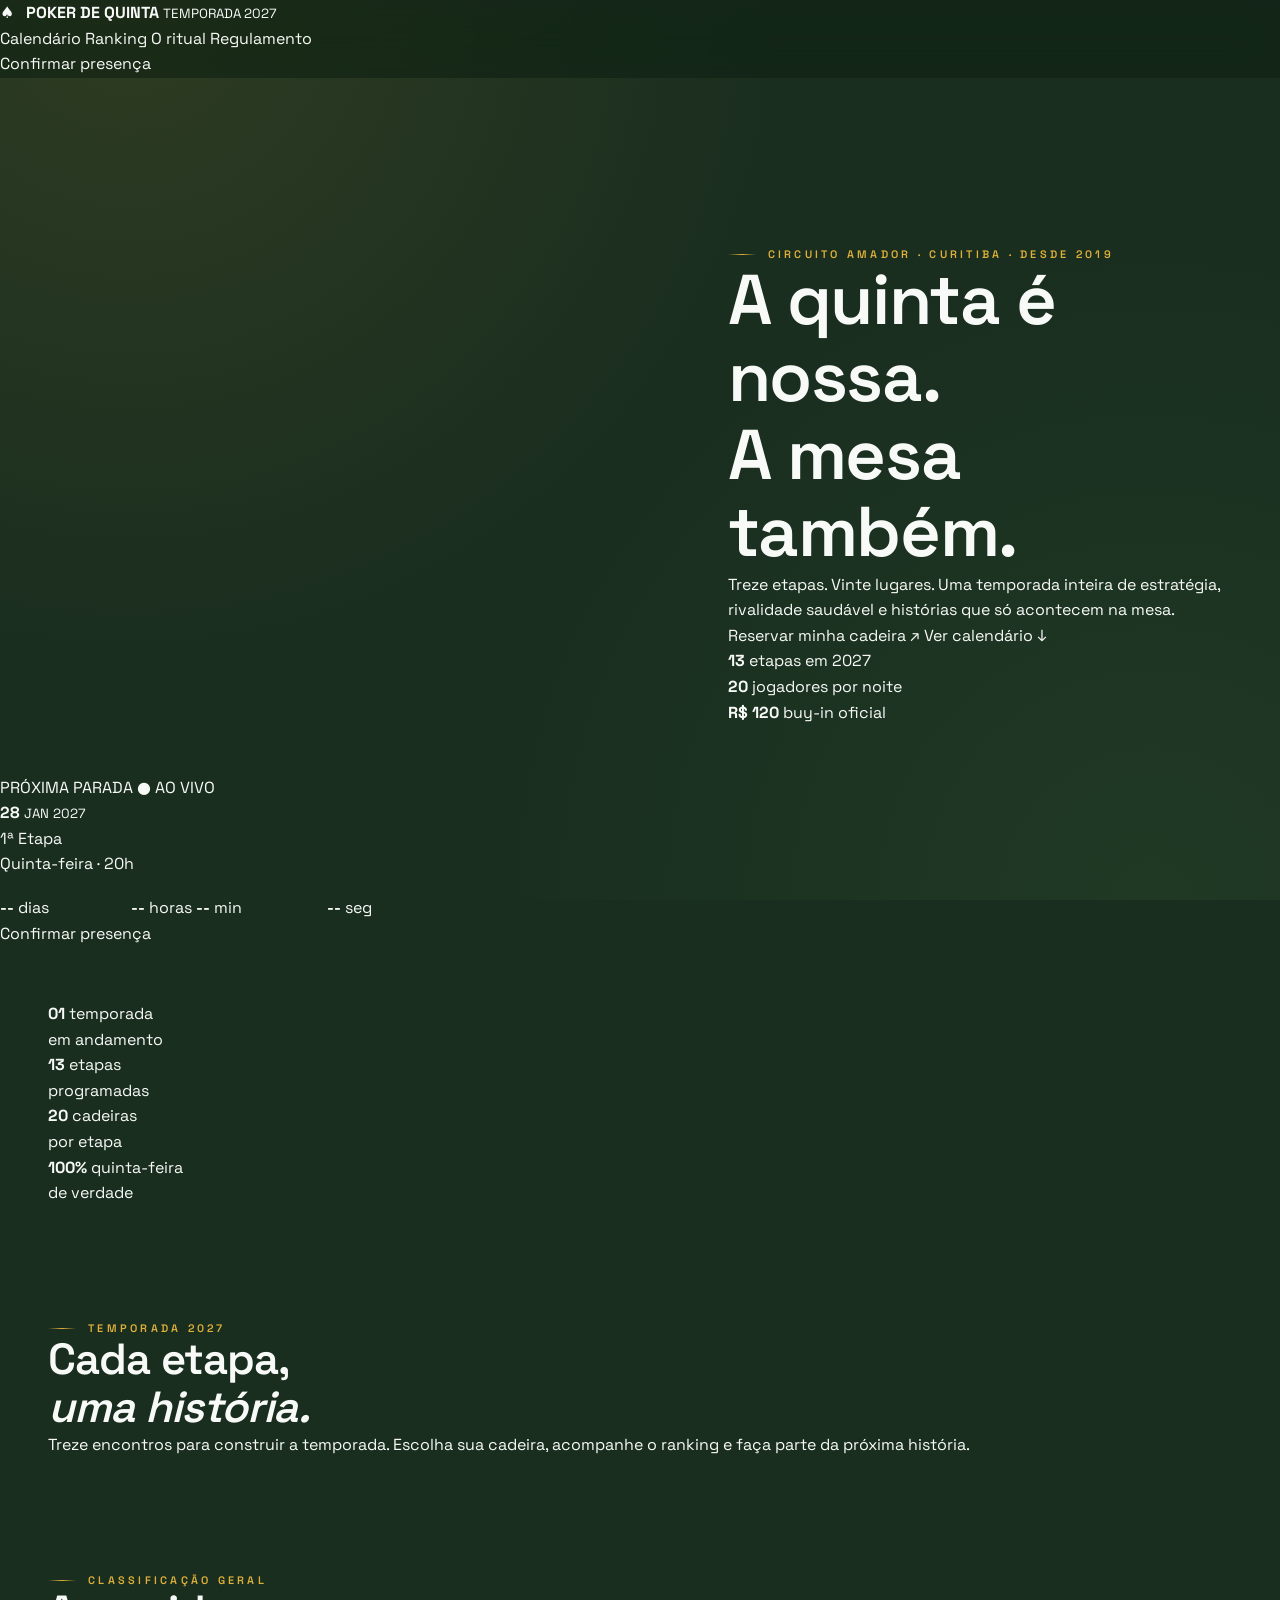
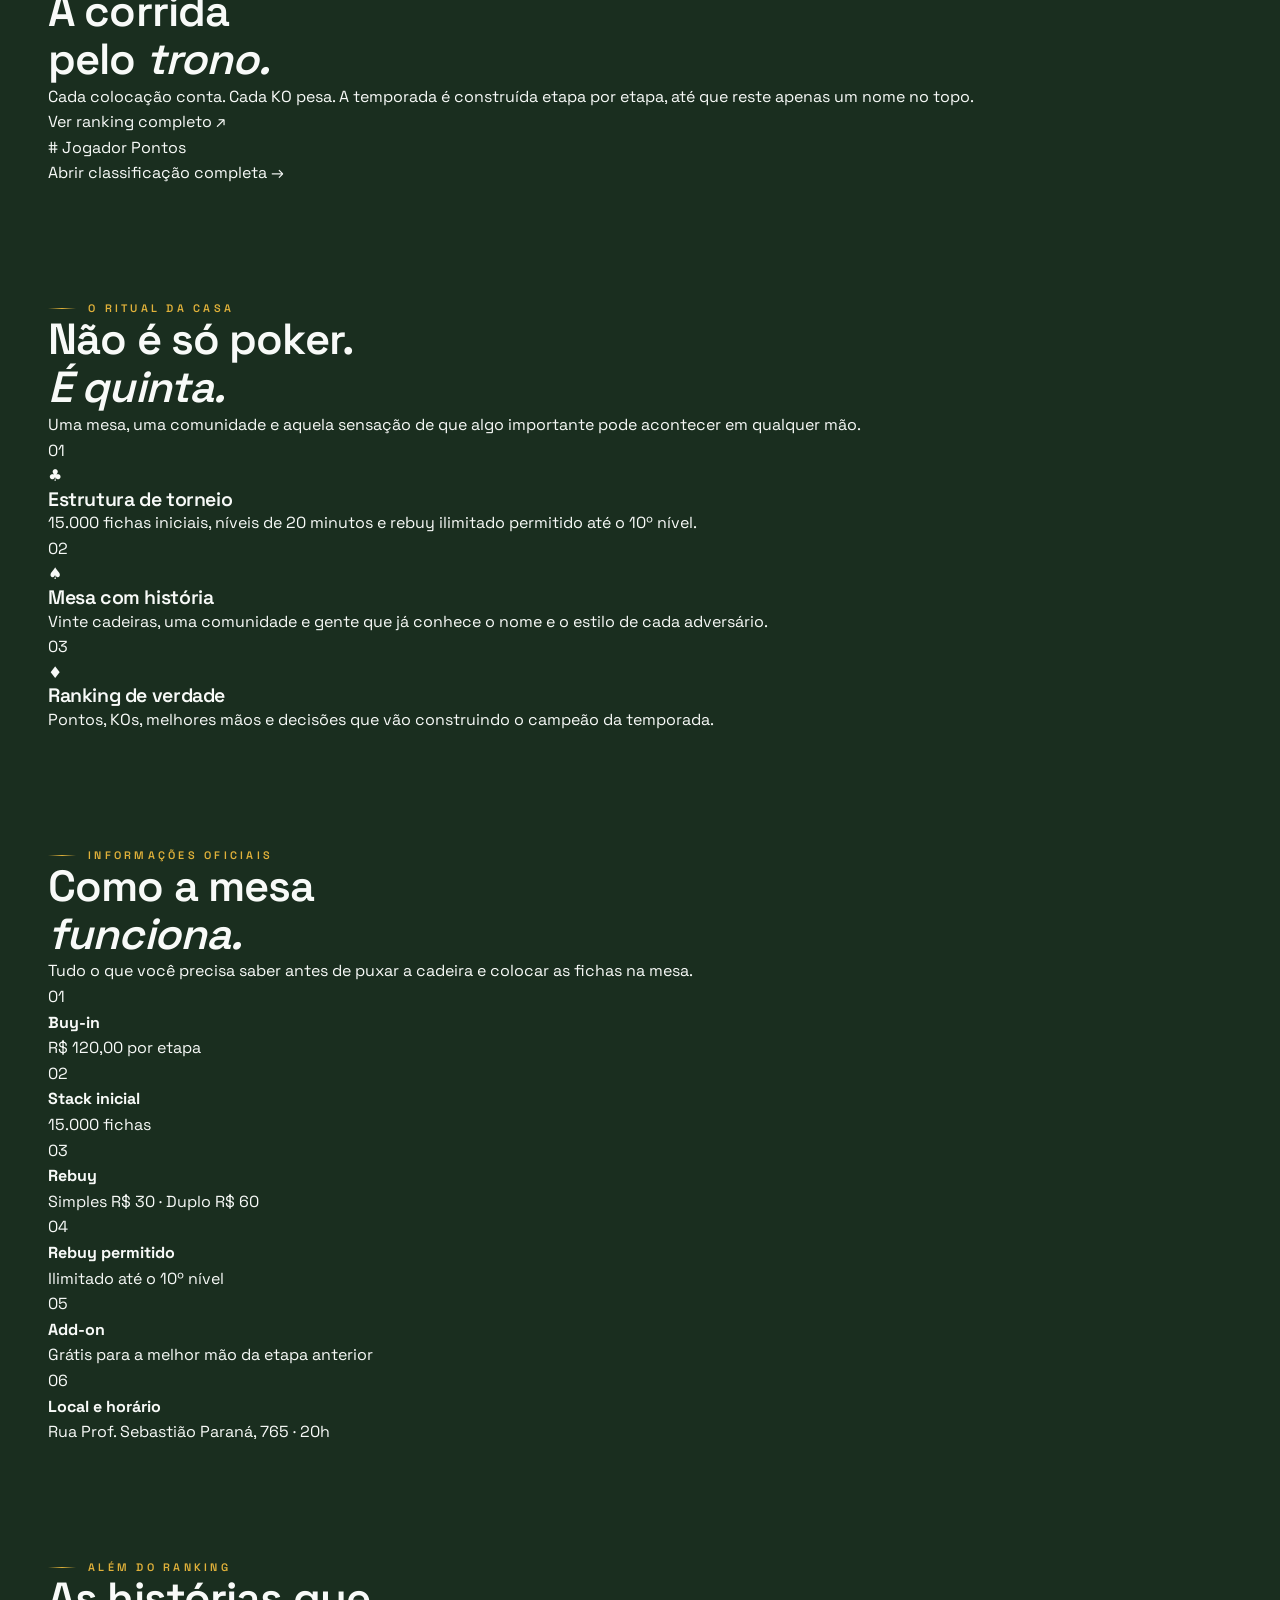
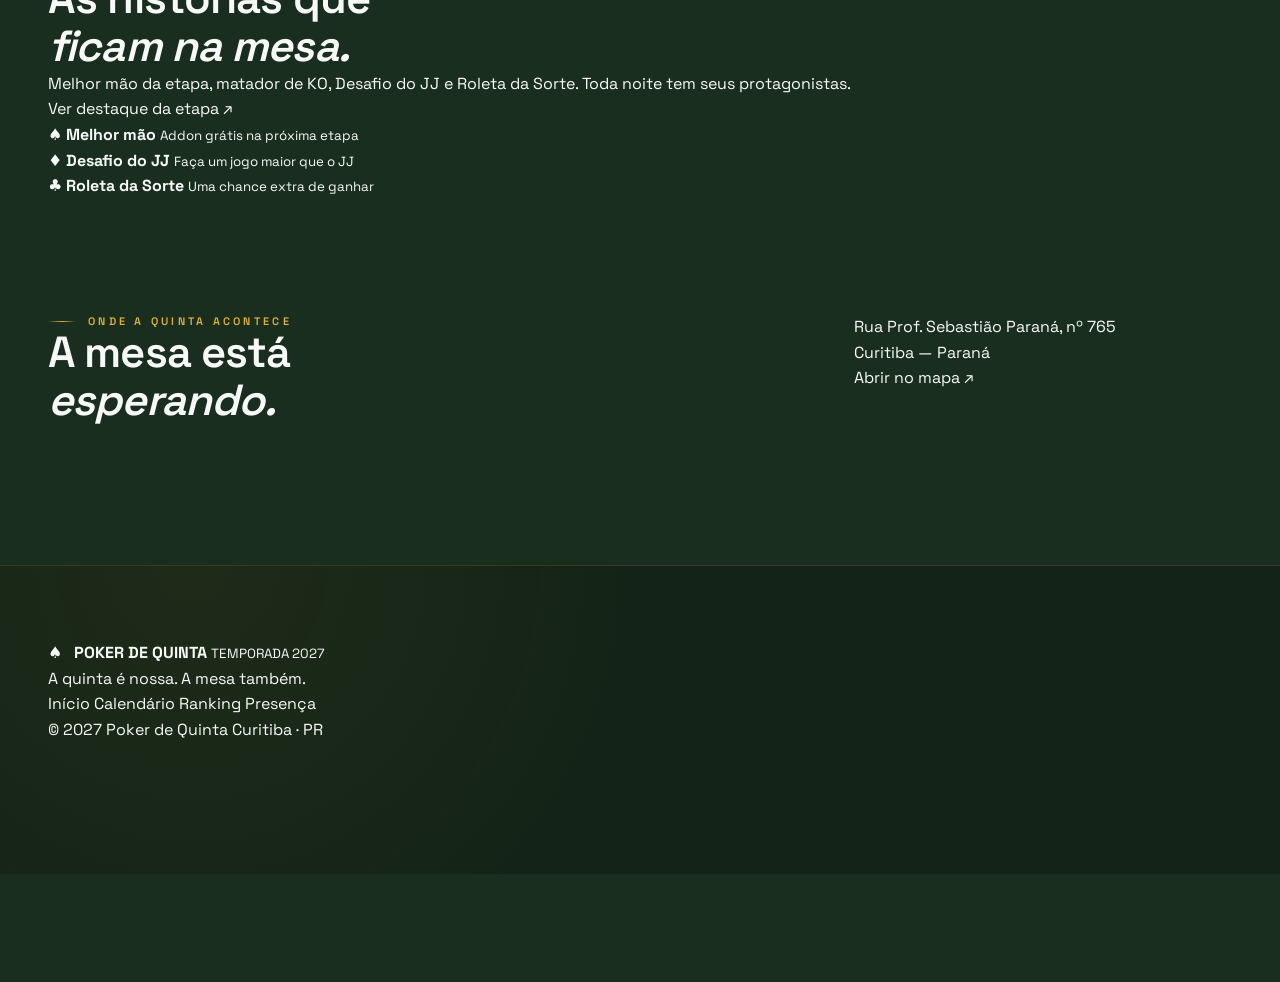
==== index.html @ 3fc55a2b "Add initial HTML structure for Poker de Quinta 2027 This commit adds a complete HTML structure for t" ====
<!DOCTYPE html>
<html lang="pt-BR">
<head>
  <meta charset="UTF-8" />
  <meta name="viewport" content="width=device-width, initial-scale=1.0" />

  <title>Poker de Quinta — Temporada 2027</title>

  <meta
    name="description"
    content="Poker de Quinta — Temporada 2027. Treze etapas, vinte jogadores e uma temporada inteira de rivalidade saudável."
  />

  <meta name="theme-color" content="#0c0c0c" />
  <meta name="mobile-web-app-capable" content="yes" />
  <meta name="apple-mobile-web-app-capable" content="yes" />

  <link rel="manifest" href="manifest.webmanifest" />
  <link rel="stylesheet" href="styles.css" />

  <link rel="preconnect" href="https://fonts.googleapis.com" />
  <link rel="preconnect" href="https://fonts.gstatic.com" crossorigin />

  <link
    href="https://fonts.googleapis.com/css2?family=DM+Mono:wght@400;500&family=Manrope:wght@400;500;600;700;800&family=Playfair+Display:wght@500;600;700&display=swap"
    rel="stylesheet"
  />
</head>

<body>
  <header class="site-header">
    <a class="brand" href="#inicio" aria-label="Poker de Quinta - início">
      <span class="brand-mark">♠</span>

      <span class="brand-text">
        <strong>POKER DE QUINTA</strong>
        <small>TEMPORADA 2027</small>
      </span>
    </a>

    <nav class="main-nav" aria-label="Navegação principal">
      <a href="#calendario">Calendário</a>
      <a href="#ranking">Ranking</a>
      <a href="#ritual">O ritual</a>
      <a href="#regulamento">Regulamento</a>
    </nav>

    <button class="button button-outline header-presence" data-open-presence>
      Confirmar presença
    </button>

    <button
      class="menu-button"
      id="menuButton"
      aria-label="Abrir menu"
      aria-expanded="false"
    >
      <span></span>
      <span></span>
      <span></span>
    </button>
  </header>

  <main>
    <section class="hero section" id="inicio">
      <div class="hero-background"></div>

      <div class="hero-content container">
        <p class="eyebrow">Circuito amador · Curitiba · Desde 2019</p>

        <h1>
          A quinta é nossa.
          <br />
          A mesa também.
        </h1>

        <p class="hero-description">
          Treze etapas. Vinte lugares. Uma temporada inteira de estratégia,
          rivalidade saudável e histórias que só acontecem na mesa.
        </p>

        <div class="hero-actions">
          <button class="button button-primary" data-open-presence>
            Reservar minha cadeira
            <span>↗</span>
          </button>

          <a class="button button-link" href="#calendario">
            Ver calendário
            <span>↓</span>
          </a>
        </div>

        <div class="hero-facts">
          <div class="fact">
            <strong>13</strong>
            <span>etapas em 2027</span>
          </div>

          <div class="fact">
            <strong>20</strong>
            <span>jogadores por noite</span>
          </div>

          <div class="fact">
            <strong>R$ 120</strong>
            <span>buy-in oficial</span>
          </div>
        </div>
      </div>

      <div class="hero-card">
        <div class="hero-card-top">
          <span>PRÓXIMA PARADA</span>
          <span class="live-dot">● AO VIVO</span>
        </div>

        <div class="hero-card-date">
          <strong id="nextDay">28</strong>

          <span>
            <small id="nextMonth">JAN</small>
            <small>2027</small>
          </span>
        </div>

        <div class="hero-card-info">
          <p id="nextStageName">1ª Etapa</p>
          <span>Quinta-feira · 20h</span>
        </div>

        <div class="countdown" id="countdown">
          <div>
            <strong>--</strong>
            <span>dias</span>
          </div>

          <div>
            <strong>--</strong>
            <span>horas</span>
          </div>

          <div>
            <strong>--</strong>
            <span>min</span>
          </div>

          <div>
            <strong>--</strong>
            <span>seg</span>
          </div>
        </div>

        <button class="button button-light button-full" data-open-presence>
          Confirmar presença
        </button>
      </div>
    </section>

    <section class="stats-strip">
      <div class="container stats-grid">
        <div>
          <strong>01</strong>
          <span>temporada<br />em andamento</span>
        </div>

        <div>
          <strong>13</strong>
          <span>etapas<br />programadas</span>
        </div>

        <div>
          <strong>20</strong>
          <span>cadeiras<br />por etapa</span>
        </div>

        <div>
          <strong>100%</strong>
          <span>quinta-feira<br />de verdade</span>
        </div>
      </div>
    </section>

    <section class="section calendar-section" id="calendario">
      <div class="container">
        <div class="section-heading">
          <div>
            <p class="eyebrow">Temporada 2027</p>
            <h2>Cada etapa,<br /><em>uma história.</em></h2>
          </div>

          <p>
            Treze encontros para construir a temporada. Escolha sua cadeira,
            acompanhe o ranking e faça parte da próxima história.
          </p>
        </div>

        <div class="calendar-grid" id="calendarGrid"></div>
      </div>
    </section>

    <section class="ranking-section section" id="ranking">
      <div class="container ranking-layout">
        <div class="ranking-copy">
          <p class="eyebrow">Classificação geral</p>

          <h2>A corrida<br />pelo <em>trono.</em></h2>

          <p>
            Cada colocação conta. Cada KO pesa. A temporada é construída etapa
            por etapa, até que reste apenas um nome no topo.
          </p>

          <button class="button button-primary" data-open-ranking>
            Ver ranking completo
            <span>↗</span>
          </button>
        </div>

        <div class="ranking-preview">
          <div class="ranking-preview-header">
            <span>#</span>
            <span>Jogador</span>
            <span>Pontos</span>
          </div>

          <div id="rankingPreview"></div>

          <button class="ranking-more" data-open-ranking>
            Abrir classificação completa
            <span>→</span>
          </button>
        </div>
      </div>
    </section>

    <section class="ritual-section section" id="ritual">
      <div class="container">
        <div class="section-heading ritual-heading">
          <div>
            <p class="eyebrow">O ritual da casa</p>
            <h2>Não é só poker.<br /><em>É quinta.</em></h2>
          </div>

          <p>
            Uma mesa, uma comunidade e aquela sensação de que algo importante
            pode acontecer em qualquer mão.
          </p>
        </div>

        <div class="ritual-grid">
          <article class="ritual-card">
            <span class="ritual-number">01</span>
            <div class="ritual-icon">♣</div>
            <h3>Estrutura de torneio</h3>
            <p>
              15.000 fichas iniciais, níveis de 20 minutos e rebuy ilimitado
              permitido até o 10º nível.
            </p>
          </article>

          <article class="ritual-card">
            <span class="ritual-number">02</span>
            <div class="ritual-icon">♠</div>
            <h3>Mesa com história</h3>
            <p>
              Vinte cadeiras, uma comunidade e gente que já conhece o nome e o
              estilo de cada adversário.
            </p>
          </article>

          <article class="ritual-card">
            <span class="ritual-number">03</span>
            <div class="ritual-icon">♦</div>
            <h3>Ranking de verdade</h3>
            <p>
              Pontos, KOs, melhores mãos e decisões que vão construindo o
              campeão da temporada.
            </p>
          </article>
        </div>
      </div>
    </section>

    <section class="rules-section section" id="regulamento">
      <div class="container">
        <div class="rules-header">
          <div>
            <p class="eyebrow">Informações oficiais</p>
            <h2>Como a mesa<br /><em>funciona.</em></h2>
          </div>

          <p>
            Tudo o que você precisa saber antes de puxar a cadeira e colocar as
            fichas na mesa.
          </p>
        </div>

        <div class="rules-grid">
          <div class="rule-item">
            <span>01</span>
            <div>
              <strong>Buy-in</strong>
              <p>R$ 120,00 por etapa</p>
            </div>
          </div>

          <div class="rule-item">
            <span>02</span>
            <div>
              <strong>Stack inicial</strong>
              <p>15.000 fichas</p>
            </div>
          </div>

          <div class="rule-item">
            <span>03</span>
            <div>
              <strong>Rebuy</strong>
              <p>Simples R$ 30 · Duplo R$ 60</p>
            </div>
          </div>

          <div class="rule-item">
            <span>04</span>
            <div>
              <strong>Rebuy permitido</strong>
              <p>Ilimitado até o 10º nível</p>
            </div>
          </div>

          <div class="rule-item">
            <span>05</span>
            <div>
              <strong>Add-on</strong>
              <p>Grátis para a melhor mão da etapa anterior</p>
            </div>
          </div>

          <div class="rule-item">
            <span>06</span>
            <div>
              <strong>Local e horário</strong>
              <p>Rua Prof. Sebastião Paraná, 765 · 20h</p>
            </div>
          </div>
        </div>
      </div>
    </section>

    <section class="special-section section">
      <div class="container">
        <div class="special-content">
          <p class="eyebrow">Além do ranking</p>
          <h2>As histórias que<br /><em>ficam na mesa.</em></h2>

          <p>
            Melhor mão da etapa, matador de KO, Desafio do JJ e Roleta da
            Sorte. Toda noite tem seus protagonistas.
          </p>

          <button class="button button-light" data-open-stage data-stage="1">
            Ver destaque da etapa
            <span>↗</span>
          </button>
        </div>

        <div class="special-cards">
          <div class="special-card">
            <span>♠</span>
            <strong>Melhor mão</strong>
            <small>Addon grátis na próxima etapa</small>
          </div>

          <div class="special-card">
            <span>♦</span>
            <strong>Desafio do JJ</strong>
            <small>Faça um jogo maior que o JJ</small>
          </div>

          <div class="special-card">
            <span>♣</span>
            <strong>Roleta da Sorte</strong>
            <small>Uma chance extra de ganhar</small>
          </div>
        </div>
      </div>
    </section>

    <section class="location-section section">
      <div class="container location-layout">
        <div>
          <p class="eyebrow">Onde a quinta acontece</p>
          <h2>A mesa está<br /><em>esperando.</em></h2>
        </div>

        <div class="location-info">
          <p>
            Rua Prof. Sebastião Paraná, nº 765<br />
            Curitiba — Paraná
          </p>

          <a
            class="button button-outline"
            href="https://www.google.com/maps/search/?api=1&query=Rua+Prof.+Sebasti%C3%A3o+Paran%C3%A1+765+Curitiba+PR"
            target="_blank"
            rel="noopener"
          >
            Abrir no mapa
            <span>↗</span>
          </a>
        </div>
      </div>
    </section>
  </main>

  <footer class="site-footer">
    <div class="container footer-top">
      <div class="brand footer-brand">
        <span class="brand-mark">♠</span>

        <span class="brand-text">
          <strong>POKER DE QUINTA</strong>
          <small>TEMPORADA 2027</small>
        </span>
      </div>

      <p>A quinta é nossa. A mesa também.</p>

      <div class="footer-links">
        <a href="#inicio">Início</a>
        <a href="#calendario">Calendário</a>
        <a href="#ranking">Ranking</a>
        <button data-open-presence>Presença</button>
      </div>
    </div>

    <div class="container footer-bottom">
      <span>© 2027 Poker de Quinta</span>
      <span>Curitiba · PR</span>
    </div>
  </footer>

  <!-- Modal genérico -->
  <div class="modal-backdrop" id="modalBackdrop" hidden></div>

  <!-- Modal de ranking -->
  <section
    class="modal"
    id="rankingModal"
    role="dialog"
    aria-modal="true"
    aria-labelledby="rankingModalTitle"
    hidden
  >
    <div class="modal-header">
      <div>
        <p class="eyebrow">Temporada 2027</p>
        <h2 id="rankingModalTitle">Ranking geral</h2>
      </div>

      <button class="modal-close" data-close-modal aria-label="Fechar">×</button>
    </div>

    <div class="modal-body">
      <div class="ranking-notice">
        <span>♠</span>
        <p>
          A pontuação final será atualizada pelo Caderno do Dealer após o
          encerramento de cada etapa.
        </p>
      </div>

      <div class="ranking-table-wrapper">
        <table class="ranking-table">
          <thead>
            <tr>
              <th>#</th>
              <th>Jogador</th>
              <th>Etapas</th>
              <th>KO</th>
              <th>Pontos</th>
            </tr>
          </thead>

          <tbody id="rankingTableBody"></tbody>
        </table>
      </div>
    </div>
  </section>

  <!-- Modal de presença -->
  <section
    class="modal"
    id="presenceModal"
    role="dialog"
    aria-modal="true"
    aria-labelledby="presenceModalTitle"
    hidden
  >
    <div class="modal-header">
      <div>
        <p class="eyebrow">Lista oficial</p>
        <h2 id="presenceModalTitle">Confirmar presença</h2>
      </div>

      <button class="modal-close" data-close-modal aria-label="Fechar">×</button>
    </div>

    <div class="modal-body">
      <form id="presenceForm" class="presence-form">
        <label>
          Etapa
          <select id="presenceStage" required></select>
        </label>

        <label>
          Nome completo
          <input
            type="text"
            id="presenceName"
            placeholder="Digite seu nome"
            required
          />
        </label>

        <label>
          WhatsApp
          <input
            type="tel"
            id="presencePhone"
            placeholder="(41) 99999-9999"
            required
          />
        </label>

        <label class="checkbox-label">
          <input type="checkbox" id="presenceAgreement" required />
          <span>Estou ciente do horário de início às 20h.</span>
        </label>

        <button class="button button-primary button-full" type="submit">
          Confirmar minha presença
          <span>↗</span>
        </button>
      </form>

      <div class="presence-status">
        <div>
          <strong id="confirmedCount">0</strong>
          <span>confirmados</span>
        </div>

        <div>
          <strong id="waitingCount">0</strong>
          <span>na espera</span>
        </div>

        <div>
          <strong>20</strong>
          <span>vagas</span>
        </div>
      </div>

      <div class="presence-list" id="presenceList"></div>
    </div>
  </section>

  <!-- Modal da etapa -->
  <section
    class="modal modal-stage"
    id="stageModal"
    role="dialog"
    aria-modal="true"
    aria-labelledby="stageModalTitle"
    hidden
  >
    <div class="stage-modal-cover">
      <button class="modal-close modal-close-light" data-close-modal aria-label="Fechar">
        ×
      </button>

      <span class="stage-cover-symbol">♠</span>

      <div>
        <p class="eyebrow">Destaques da etapa</p>
        <h2 id="stageModalTitle">1ª Etapa</h2>
        <p id="stageModalDate">28 de janeiro de 2027 · 20h</p>
      </div>
    </div>

    <div class="modal-body">
      <div class="stage-highlights">
        <article>
          <span>🏆</span>
          <small>Campeão da etapa</small>
          <strong id="stageChampion">A definir</strong>
        </article>

        <article>
          <span>💥</span>
          <small>Matador de KO</small>
          <strong id="stageKiller">A definir</strong>
        </article>

        <article>
          <span>🃏</span>
          <small>Melhor mão</small>
          <strong id="stageBestHand">A definir</strong>
        </article>

        <article>
          <span>🎡</span>
          <small>Roleta da Sorte</small>
          <strong id="stageRoulette">A definir</strong>
        </article>

        <article>
          <span>♠</span>
          <small>Desafio do JJ</small>
          <strong id="stageJJ">A definir</strong>
        </article>
      </div>

      <div class="stage-empty">
        <span>✦</span>
        <p>
          Os detalhes e as fotos desta etapa serão publicados após o encerramento
          do torneio.
        </p>
      </div>
    </div>
  </section>

  <script src="app.js"></script>
</body>
</html>
---- styles.css ----
/* ============================================
   DESIGN SYSTEM — POKER DE QUINTA 2027
   Versão 1.0
   ============================================ */

/* 1. FONTE */
@import url('https://fonts.googleapis.com/css2?family=Space+Grotesk:wght@300;400;500;600;700&display=swap');

:root {
  /* ===== 2. CORES ===== */
  --color-bg:              #1a2e1f;
  --color-bg-elevated:     #223a28;
  --color-surface:         #2a4531;
  --color-surface-2:       #33503a;
  --color-surface-overlay: rgba(0,0,0,0.25);

  --color-brand:           #e0b13a;
  --color-brand-light:     #f5d472;
  --color-brand-dark:      #b8902a;

  --color-success:         #5fbf6f;
  --color-success-soft:    rgba(95,191,111,0.20);
  --color-danger:          #ff5a6a;
  --color-danger-soft:     rgba(255,90,106,0.15);
  --color-info:            #5ba3ff;
  --color-info-soft:       rgba(91,163,255,0.20);
  --color-warning:         #ff8a3d;
  --color-warning-soft:    rgba(255,138,61,0.20);

  --color-text:            #f8faf8;
  --color-text-muted:      #b8c4b8;
  --color-text-inverse:    #1a2e1f;

  --color-border:          rgba(212,161,33,0.35);
  --color-border-soft:     rgba(212,161,33,0.18);
  --color-border-danger:   rgba(255,90,106,0.40);
  --color-border-success:  rgba(95,191,111,0.45);

  /* ===== 3. GRADIENTES ===== */
  --gradient-bg:
    radial-gradient(circle at 10% 0%, rgba(224,177,58,0.10), transparent 45%),
    radial-gradient(circle at 90% 100%, rgba(95,191,111,0.08), transparent 45%),
    var(--color-bg);
  --gradient-header:   linear-gradient(135deg, rgba(224,177,58,0.12), rgba(224,177,58,0.03));
  --gradient-brand:    linear-gradient(135deg, var(--color-brand), var(--color-brand-light));
  --gradient-divider:  linear-gradient(90deg, transparent, var(--color-brand), transparent);
  --gradient-progress: linear-gradient(90deg, var(--color-brand), var(--color-brand-light));

  /* ===== 4. TIPOGRAFIA ===== */
  --font-family: 'Space Grotesk', system-ui, -apple-system, sans-serif;
  --font-weight-light:    300;
  --font-weight-regular:  400;
  --font-weight-medium:   500;
  --font-weight-semibold: 600;
  --font-weight-bold:     700;
  --font-size-xs:   0.75rem;
  --font-size-sm:   0.875rem;
  --font-size-base: 1rem;
  --font-size-md:   1.1rem;
  --font-size-lg:   1.6rem;
  --font-size-xl:   2.4rem;
  --font-size-2xl:  clamp(1.6rem, 4vw, 2.4rem);
  --line-height-tight:   1.1;
  --line-height-normal:  1.5;
  --line-height-relaxed: 1.6;
  --tracking-tight:   -0.02em;
  --tracking-snug:    -0.01em;
  --tracking-wide:     0.05em;
  --tracking-wider:    0.10em;
  --tracking-widest:   0.30em;

  /* ===== 5. ESPAÇAMENTO ===== */
  --space-1: 4px;  --space-2: 8px;  --space-3: 12px;
  --space-4: 16px; --space-5: 20px; --space-6: 24px;
  --space-7: 28px; --space-8: 36px; --space-9: 48px;

  /* ===== 6. RAIOS ===== */
  --radius-sm:   8px;
  --radius-md:   10px;
  --radius-lg:   12px;
  --radius-xl:   14px;
  --radius-2xl:  16px;
  --radius-3xl:  20px;
  --radius-pill: 9999px;

  /* ===== 7. SOMBRAS ===== */
  --shadow-sm:   0 2px 8px rgba(0,0,0,0.20);
  --shadow-md:   0 10px 30px rgba(0,0,0,0.35);
  --shadow-lg:   0 25px 70px rgba(0,0,0,0.50);
  --shadow-gold: 0 8px 24px rgba(224,177,58,0.25);
  --shadow-glow: 0 0 20px rgba(245,212,114,0.30);
  --shadow-inset-gold: inset 0 0 0 1px rgba(224,177,58,0.10);

  /* ===== 8. TRANSIÇÕES ===== */
  --transition-fast:   150ms ease;
  --transition-base:   200ms ease;
  --transition-slow:   300ms ease;
  --transition-slower: 400ms ease;

  /* ===== 9. Z-INDEX ===== */
  --z-base:    1;
  --z-sticky:  100;
  --z-admin:   999;
  --z-modal:   1000;

  /* ===== EXTENSÕES DO PROJETO ===== */
  --header-height: 82px;
  --gutter: clamp(20px, 4vw, 48px);
  --container-max: 1240px;
  --bottom-nav-space: 108px;
  --radius-hero: clamp(22px, 3vw, 32px);
  --ease-out: cubic-bezier(0.22, 1, 0.36, 1);
  --ease-spring: cubic-bezier(0.34, 1.56, 0.64, 1);
}

/* ============================================
   BASE
   ============================================ */
*, *::before, *::after { box-sizing: border-box; }

html {
  scroll-behavior: smooth;
  scroll-padding-top: calc(var(--header-height) + 24px);
  -webkit-text-size-adjust: 100%;
  overflow-x: clip;
}

body {
  margin: 0;
  min-width: 300px;
  min-height: 100dvh;
  font-family: var(--font-family);
  font-size: var(--font-size-base);
  font-weight: var(--font-weight-regular);
  line-height: var(--line-height-relaxed);
  color: var(--color-text);
  background: var(--gradient-bg);
  background-attachment: fixed;
  overflow-x: hidden;
  -webkit-font-smoothing: antialiased;
  text-rendering: optimizeLegibility;
  padding-bottom: var(--bottom-nav-space);
}

body.is-locked { overflow: hidden; }

::selection {
  background: rgba(224, 177, 58, 0.32);
  color: var(--color-text);
}

img, svg { display: block; max-width: 100%; }
svg { flex: none; }
a { color: inherit; text-decoration: none; }
button, input, textarea, select { font: inherit; color: inherit; }
button { cursor: pointer; border: 0; background: none; padding: 0; }
input, textarea, select { border-radius: 0; }
ul, ol, dl, dd { margin: 0; padding: 0; }
ul, ol { list-style: none; }
p { margin: 0; }
h1, h2, h3, h4 { margin: 0; font-weight: var(--font-weight-semibold); }
table { border-collapse: collapse; width: 100%; }
[hidden] { display: none !important; }

:focus-visible {
  outline: 2px solid var(--color-brand-light);
  outline-offset: 3px;
  border-radius: 4px;
}

.sr-only {
  position: absolute !important;
  width: 1px; height: 1px;
  padding: 0; margin: -1px;
  overflow: hidden;
  clip: rect(0, 0, 0, 0);
  white-space: nowrap;
  border: 0;
}

.skip-link {
  position: fixed;
  top: 12px; left: 12px;
  z-index: 2000;
  padding: 12px 18px;
  border-radius: var(--radius-pill);
  background: var(--color-brand-light);
  color: var(--color-text-inverse);
  font-weight: var(--font-weight-semibold);
  transform: translateY(-160%);
  transition: transform var(--transition-base);
}
.skip-link:focus { transform: translateY(0); }

.svg-sprite {
  position: absolute;
  width: 0; height: 0;
  overflow: hidden;
}

.icon {
  width: 20px;
  height: 20px;
  display: inline-block;
  vertical-align: middle;
  flex: none;
}

.container {
  width: min(calc(100% - var(--gutter) * 2), var(--container-max));
  margin-inline: auto;
  position: relative;
  z-index: 2;
}

#main:focus { outline: none; }
section[id], div[id="proxima-etapa"], [data-page] { scroll-margin-top: calc(var(--header-height) + 22px); }

/* Fundo ambiente */
.ambient {
  position: fixed;
  inset: 0;
  z-index: 0;
  pointer-events: none;
  overflow: hidden;
}
.ambient__glow {
  position: absolute;
  width: 70vw;
  aspect-ratio: 1;
  border-radius: 50%;
  filter: blur(30px);
  opacity: 0.55;
}
.ambient__glow--one {
  top: -32vw; left: -24vw;
  background: radial-gradient(circle, rgba(224, 177, 58, 0.12), transparent 66%);
}
.ambient__glow--two {
  bottom: -38vw; right: -26vw;
  background: radial-gradient(circle, rgba(95, 191, 111, 0.10), transparent 66%);
}
.ambient__noise {
  position: absolute;
  inset: 0;
  opacity: 0.24;
  background-image:
    repeating-linear-gradient(112deg, rgba(255,255,255,0.016) 0 1px, transparent 1px 5px),
    repeating-linear-gradient(22deg, rgba(0,0,0,0.05) 0 1px, transparent 1px 7px);
  mix-blend-mode: soft-light;
}

/* ============================================
   TIPOGRAFIA E UTILITÁRIOS
   ============================================ */
h1, h2, h3 { letter-spacing: var(--tracking-tight); line-height: var(--line-height-tight); }
h1 { font-size: clamp(2.7rem, 5.5vw, 4.9rem); font-weight: var(--font-weight-semibold); }
h2 { font-size: clamp(1.9rem, 3.4vw, 3rem); }
h3 { font-size: 1.22rem; }

.text-gold {
  color: var(--color-brand-light);
  background: linear-gradient(120deg, var(--color-brand-light) 0%, var(--color-brand) 46%, #fff0bc 100%);
  -webkit-background-clip: text;
  background-clip: text;
  -webkit-text-fill-color: transparent;
}

.eyebrow {
  display: flex;
  align-items: center;
  gap: 12px;
  font-size: 0.68rem;
  font-weight: var(--font-weight-semibold);
  letter-spacing: var(--tracking-widest);
  text-transform: uppercase;
  color: var(--color-brand);
  line-height: 1.4;
}
.eyebrow__line {
  width: 34px;
  height: 1px;
  background: var(--gradient-divider);
  flex: none;
}
.eyebrow:not(:has(.eyebrow__line))::before {
  content: "";
  width: 28px;
  height: 1px;
  background: var(--gradient-divider);
}

.section {
  margin-top: clamp(74px, 9vw, 122px);
}
.section-head {
  display: flex;
  align-items: flex-end;
  justify-content: space-between;
  gap: 32px;
  margin-bottom: clamp(28px, 3.8vw, 44px);
}
.section-head__copy { max-width: 700px; }
.section-head h2 { margin-top: 14px; }
.section-deck {
  margin-top: 16px;
  max-width: 610px;
  color: var(--color-text-muted);
  font-size: 0.98rem;
  line-height: 1.72;
}
.text-link {
  display: inline-flex;
  align-items: center;
  gap: 9px;
  color: var(--color-brand-light);
  font-size: 0.86rem;
  font-weight: var(--font-weight-semibold);
  letter-spacing: 0.01em;
  white-space: nowrap;
  transition: color var(--transition-fast), gap var(--transition-base);
}
.text-link .icon { width: 17px; height: 17px; transition: transform var(--transition-base); }
.text-link:hover { color: var(--color-text); }
.text-link:hover .icon { transform: translateX(3px); }

/* ============================================
   BOTÕES E CONTROLES
   ============================================ */
.btn {
  --btn-bg: transparent;
  --btn-color: var(--color-text);
  --btn-border: transparent;
  position: relative;
  display: inline-flex;
  align-items: center;
  justify-content: center;
  gap: 9px;
  min-height: 48px;
  padding: 13px 22px;
  border: 1px solid var(--btn-border);
  border-radius: var(--radius-pill);
  background: var(--btn-bg);
  color: var(--btn-color);
  font-size: 0.89rem;
  font-weight: var(--font-weight-semibold);
  letter-spacing: 0.01em;
  line-height: 1.2;
  text-align: center;
  overflow: hidden;
  isolation: isolate;
  transition:
    transform var(--transition-base),
    box-shadow var(--transition-base),
    background-color var(--transition-base),
    border-color var(--transition-base),
    color var(--transition-base);
}
.btn .icon { width: 18px; height: 18px; }
.btn:hover { transform: translateY(-2px); }
.btn:active { transform: translateY(0); }
.btn--primary {
  --btn-bg: linear-gradient(135deg, var(--color-brand-light), var(--color-brand) 62%, var(--color-brand-dark));
  --btn-color: var(--color-text-inverse);
  box-shadow: 0 9px 24px rgba(224, 177, 58, 0.22), inset 0 1px 0 rgba(255,255,255,0.32);
}
.btn--primary::after {
  content: "";
  position: absolute;
  inset: 0;
  z-index: -1;
  background: linear-gradient(100deg, transparent 20%, rgba(255,255,255,0.42) 48%, transparent 72%);
  transform: translateX(-120%);
  transition: transform 700ms var(--ease-out);
}
.btn--primary:hover { box-shadow: 0 13px 34px rgba(224, 177, 58, 0.32); }
.btn--primary:hover::after { transform: translateX(120%); }
.btn--ghost {
  --btn-border: var(--color-border);
  --btn-bg: rgba(42, 69, 49, 0.48);
  --btn-color: var(--color-text);
  backdrop-filter: blur(10px);
}
.btn--ghost:hover {
  --btn-border: var(--color-brand);
  --btn-bg: rgba(51, 80, 58, 0.75);
}
.btn--dark {
  --btn-bg: var(--color-text-inverse);
  --btn-color: #fff7df;
  box-shadow: 0 10px 26px rgba(0,0,0,0.28);
}
.btn--dark:hover { --btn-bg: #0f1f15; }
.btn--outline-dark {
  --btn-border: rgba(26,46,31,0.42);
  --btn-color: var(--color-text-inverse);
}
.btn--outline-dark:hover { --btn-bg: rgba(26,46,31,0.08); --btn-border: rgba(26,46,31,0.7); }
.btn--sm { min-height: 40px; padding: 9px 16px; font-size: 0.78rem; }
.btn--sm .icon { width: 16px; height: 16px; }
.btn--block { width: 100%; }

.icon-btn {
  display: inline-grid;
  place-items: center;
  width: 42px;
  height: 42px;
  border: 1px solid transparent;
  border-radius: 50%;
  color: var(--color-text-muted);
  background: transparent;
  transition:
    color var(--transition-fast),
    background-color var(--transition-fast),
    border-color var(--transition-fast),
    transform var(--transition-fast);
}
.icon-btn:hover {
  color: var(--color-brand-light);
  background: rgba(224, 177, 58, 0.08);
  border-color: var(--color-border-soft);
}
.icon-btn--outline {
  border-color: var(--color-border-soft);
  background: rgba(34, 58, 40, 0.62);
  color: var(--color-text);
}
.icon-btn--outline:hover { border-color: var(--color-brand); }

.filter-chip {
  display: inline-flex;
  align-items: center;
  gap: 7px;
  min-height: 38px;
  padding: 8px 15px;
  border: 1px solid var(--color-border-soft);
  border-radius: var(--radius-pill);
  background: rgba(34, 58, 40, 0.55);
  color: var(--color-text-muted);
  font-size: 0.78rem;
  font-weight: var(--font-weight-medium);
  line-height: 1;
  white-space: nowrap;
  transition:
    background-color var(--transition-fast),
    border-color var(--transition-fast),
    color var(--transition-fast);
}
.filter-chip .icon { width: 15px; height: 15px; }
.filter-chip:hover { color: var(--color-text); border-color: var(--color-border); }
.filter-chip.is-active {
  color: var(--color-text-inverse);
  background: var(--color-brand-light);
  border-color: var(--color-brand-light);
}
.filter-chip[aria-pressed="true"] {
  color: var(--color-brand-light);
  background: rgba(224, 177, 58, 0.13);
  border-color: var(--color-brand);
}

.badge {
  display: inline-flex;
  align-items: center;
  gap: 6px;
  padding: 6px 10px;
  border: 1px solid var(--color-border-soft);
  border-radius: var(--radius-pill);
  font-size: 0.62rem;
  font-weight: var(--font-weight-semibold);
  letter-spacing: 0.12em;
  line-height: 1;
  text-transform: uppercase;
  color: var(--color-text-muted);
  background: rgba(0,0,0,0.18);
}
.badge--completed { color: var(--color-success); border-color: var(--color-border-success); background: var(--color-success-soft); }
.badge--next { color: var(--color-text-inverse); border-color: transparent; background: var(--color-brand-light); }
.badge--final { color: var(--color-brand-light); border-color: var(--color-border); background: rgba(224,177,58,0.1); }
.badge--upcoming { color: var(--color-info); border-color: rgba(91,163,255,0.3); background: var(--color-info-soft); }
.badge--open { color: var(--color-success); border-color: var(--color-border-success); background: var(--color-success-soft); }
.badge--closed { color: var(--color-warning); border-color: rgba(255,138,61,0.35); background: var(--color-warning-soft); }

.panel {
  background: linear-gradient(160deg, rgba(42, 69, 49, 0.78), rgba(30, 51, 37, 0.82));
  border: 1px solid var(--color-border-soft);
  border-radius: var(--radius-3xl);
  box-shadow: var(--shadow-inset-gold);
}

/* ============================================
   HEADER
   ============================================ */
.site-header {
  position: sticky;
  top: 0;
  z-index: var(--z-sticky);
  padding-top: env(safe-area-inset-top);
  background: rgba(17, 33, 22, 0.62);
  border-bottom: 1px solid transparent;
  backdrop-filter: blur(22px) saturate(140%);
  transition: background-color var(--transition-slow), border-color var(--transition-slow);
}
.site-header.is-scrolled {
  background: rgba(17, 33, 22, 0.9);
  border-bottom-color: var(--color-border-soft);
}
.site-header__inner {
  height: var(--header-height);
  display: flex;
  align-items: center;
  justify-content: space-between;
  gap: 24px;
}

.brand {
  display: inline-flex;
  align-items: center;
  gap: 12px;
  min-width: 0;
}
.brand__mark {
  width: 44px;
  height: 44px;
  border-radius: 50%;
  object-fit: cover;
  background: var(--color-bg-elevated);
  box-shadow: 0 0 0 1px rgba(245,212,114,0.35), 0 8px 22px rgba(0,0,0,0.32);
  flex: none;
}
.brand__copy { display: flex; flex-direction: column; min-width: 0; }
.brand__name {
  font-size: 0.96rem;
  font-weight: var(--font-weight-semibold);
  letter-spacing: 0.06em;
  text-transform: uppercase;
  line-height: 1.2;
  white-space: nowrap;
}
.brand__season {
  margin-top: 3px;
  color: var(--color-brand);
  font-size: 0.6rem;
  font-weight: var(--font-weight-medium);
  letter-spacing: 0.22em;
  line-height: 1;
  text-transform: uppercase;
}
.brand:hover .brand__mark { box-shadow: 0 0 0 1px var(--color-brand), 0 8px 28px rgba(224,177,58,0.15); }

.site-header__actions { display: flex; align-items: center; gap: 8px; }
.live-pill {
  display: inline-flex;
  align-items: center;
  gap: 8px;
  padding: 7px 12px;
  border: 1px solid var(--color-border-soft);
  border-radius: var(--radius-pill);
  color: var(--color-text-muted);
  background: rgba(42, 69, 49, 0.45);
  font-size: 0.66rem;
  letter-spacing: 0.08em;
  text-transform: uppercase;
  white-space: nowrap;
}
.live-pill__dot {
  width: 6px; height: 6px;
  border-radius: 50%;
  background: var(--color-success);
  box-shadow: 0 0 0 4px rgba(95, 191, 111, 0.12);
  animation: livePulse 2.4s ease-in-out infinite;
}
.header-play { margin-right: 2px; }
.cart-toggle { position: relative; }
.cart-count {
  position: absolute;
  top: 3px; right: 1px;
  min-width: 17px; height: 17px;
  display: grid;
  place-items: center;
  padding: 0 4px;
  border-radius: var(--radius-pill);
  background: var(--color-brand-light);
  color: var(--color-text-inverse);
  font-size: 0.59rem;
  font-weight: var(--font-weight-bold);
  line-height: 1;
  box-shadow: 0 0 0 2px var(--color-bg);
}
.menu-toggle {
  display: inline-flex;
  align-items: center;
  gap: 11px;
  min-height: 42px;
  padding: 8px 13px 8px 16px;
  border: 1px solid var(--color-border-soft);
  border-radius: var(--radius-pill);
  background: rgba(42, 69, 49, 0.55);
  color: var(--color-text);
  font-size: 0.73rem;
  font-weight: var(--font-weight-semibold);
  letter-spacing: 0.09em;
  text-transform: uppercase;
  transition: border-color var(--transition-fast), background-color var(--transition-fast);
}
.menu-toggle:hover { border-color: var(--color-brand); background: rgba(51, 80, 58, 0.72); }
.menu-toggle__icon { display: flex; flex-direction: column; gap: 4px; width: 18px; }
.menu-toggle__icon i {
  display: block;
  width: 100%;
  height: 1.5px;
  border-radius: 2px;
  background: var(--color-brand-light);
}
.menu-toggle__icon i:last-child { width: 68%; align-self: flex-end; }

/* ============================================
   BOTTOM NAV
   ============================================ */
.bottom-nav {
  position: fixed;
  left: 50%;
  bottom: calc(14px + env(safe-area-inset-bottom));
  z-index: 920;
  width: min(calc(100% - 24px), 476px);
  display: grid;
  grid-template-columns: repeat(4, 1fr);
  gap: 2px;
  padding: 7px;
  border: 1px solid var(--color-border);
  border-radius: 23px;
  background: rgba(19, 37, 25, 0.9);
  box-shadow: 0 22px 60px rgba(0, 0, 0, 0.48), inset 0 1px 0 rgba(255,255,255,0.04);
  backdrop-filter: blur(24px) saturate(150%);
  transform: translateX(-50%);
}
.bottom-nav__item {
  position: relative;
  display: flex;
  flex-direction: column;
  align-items: center;
  justify-content: center;
  gap: 4px;
  min-height: 56px;
  padding: 4px 2px 5px;
  border-radius: 17px;
  color: #8da08f;
  font-size: 0.62rem;
  font-weight: var(--font-weight-medium);
  letter-spacing: 0.035em;
  line-height: 1;
  transition: color var(--transition-fast), background-color var(--transition-fast);
}
.bottom-nav__icon {
  display: grid;
  place-items: center;
  width: 36px;
  height: 28px;
  border-radius: 9px;
  transition:
    background-color var(--transition-base),
    color var(--transition-base),
    transform var(--transition-base),
    box-shadow var(--transition-base);
}
.bottom-nav__icon .icon { width: 20px; height: 20px; }
.bottom-nav__item:hover { color: var(--color-text); }
.bottom-nav__item[aria-current="page"] { color: var(--color-brand-light); }
.bottom-nav__item[aria-current="page"] .bottom-nav__icon {
  color: var(--color-text-inverse);
  background: linear-gradient(135deg, var(--color-brand-light), var(--color-brand));
  box-shadow: 0 5px 14px rgba(224, 177, 58, 0.25);
  transform: translateY(-1px);
}
.bottom-nav__item[aria-current="page"]::after {
  content: "";
  position: absolute;
  bottom: 2px;
  left: 50%;
  width: 3px; height: 3px;
  border-radius: 50%;
  background: var(--color-brand-light);
  transform: translateX(-50%);
}

/* ============================================
   PÁGINAS / ANIMAÇÕES
   ============================================ */
.page {
  display: none;
  padding-top: clamp(28px, 4vw, 42px);
  animation: pageIn 450ms var(--ease-out) both;
}
.page--active, .page.is-active { display: block; }

.page-heading { padding: clamp(16px, 3vw, 30px) 0 clamp(36px, 5vw, 56px); }
.page-heading h1 { margin-top: 18px; font-size: clamp(2.8rem, 5.4vw, 4.6rem); }
.page-heading__row {
  display: flex;
  align-items: flex-end;
  justify-content: space-between;
  gap: 48px;
}
.page-deck {
  margin-top: 20px;
  max-width: 640px;
  color: var(--color-text-muted);
  font-size: 1.02rem;
  line-height: 1.72;
}
.updated-card {
  display: grid;
  grid-template-columns: auto 1fr;
  align-items: center;
  gap: 0 12px;
  flex: none;
  min-width: 235px;
  padding: 15px 18px;
  border: 1px solid var(--color-border-soft);
  border-radius: var(--radius-xl);
  background: rgba(42, 69, 49, 0.46);
  color: var(--color-text-muted);
  font-size: 0.73rem;
  line-height: 1.45;
}
.updated-card__icon {
  grid-row: span 2;
  display: grid;
  place-items: center;
  width: 36px; height: 36px;
  border-radius: 50%;
  background: rgba(224, 177, 58, 0.1);
  color: var(--color-brand);
}
.updated-card small { color: #8fa292; font-size: 0.66rem; letter-spacing: 0.04em; }

/* ============================================
   HERO
   ============================================ */
.hero {
  display: grid;
  grid-template-columns: minmax(0, 1.03fr) minmax(0, 0.97fr);
  align-items: center;
  gap: clamp(18px, 3.5vw, 42px);
  min-height: min(810px, calc(100dvh - var(--header-height) - 10px));
  padding: clamp(22px, 4vw, 50px) 0 clamp(30px, 4vw, 54px);
}
.hero__content { max-width: 690px; position: relative; z-index: 3; }
.hero__title {
  margin-top: 22px;
  font-size: clamp(2.85rem, 5.1vw, 4.9rem);
  line-height: 0.98;
  letter-spacing: -0.05em;
}
.hero__lead {
  margin-top: 26px;
  max-width: 560px;
  color: var(--color-text-muted);
  font-size: clamp(0.97rem, 1.15vw, 1.08rem);
  line-height: 1.78;
}
.hero__actions {
  display: flex;
  flex-wrap: wrap;
  gap: 12px;
  margin-top: 32px;
}
.hero__proof {
  display: flex;
  align-items: center;
  gap: 14px;
  margin-top: 36px;
  padding-top: 24px;
  border-top: 1px solid var(--color-border-soft);
  max-width: 480px;
}
.hero__proof p { color: #9eb09f; font-size: 0.77rem; line-height: 1.55; }
.hero__proof strong { color: var(--color-text); font-weight: var(--font-weight-semibold); }
.avatar-stack { display: flex; padding-left: 8px; }
.avatar {
  width: 34px; height: 34px;
  display: grid;
  place-items: center;
  border-radius: 50%;
  border: 2px solid #233d2a;
  margin-left: -8px;
  color: #102016;
  font-size: 0.61rem;
  font-weight: var(--font-weight-bold);
  letter-spacing: 0.02em;
}
.avatar--gold { background: linear-gradient(135deg, #f5d472, #c99b25); }
.avatar--jade { background: linear-gradient(135deg, #a7e8bf, #4e9a66); }
.avatar--sky { background: linear-gradient(135deg, #9dc8ff, #4b7fc0); }
.avatar--rose { background: linear-gradient(135deg, #ffb6bd, #ce6976); }

/* Fotos dos jogadores (ranking, pódio, leaders e modal). */
.leader-card__avatar.has-photo,
.podium-card__avatar.has-photo,
.ranking-player__avatar.has-photo,
.player-modal__avatar.has-photo {
  position: relative;
  overflow: hidden;
  background: #203a29;
}
.leader-card__avatar.has-photo img,
.podium-card__avatar.has-photo img,
.ranking-player__avatar.has-photo img,
.player-modal__avatar.has-photo img {
  position: absolute;
  inset: 0;
  z-index: 1;
  width: 100%;
  height: 100%;
  object-fit: cover;
  object-position: center;
}
.leader-card__avatar.has-photo .avatar-initials,
.podium-card__avatar.has-photo .avatar-initials,
.ranking-player__avatar.has-photo .avatar-initials,
.player-modal__avatar.has-photo .avatar-initials {
  position: relative;
  z-index: 0;
  color: inherit;
  font: inherit;
  letter-spacing: 0.02em;
}
.leader-card__avatar.has-photo,
.podium-card__avatar.has-photo,
.player-modal__avatar.has-photo {
  border: 2px solid rgba(245, 212, 114, 0.35);
}
.ranking-player__avatar.has-photo { border-color: rgba(245, 212, 114, 0.35); }

.hero__visual {
  position: relative;
  height: clamp(430px, 50vw, 610px);
  z-index: 1;
}
.hero__halo {
  position: absolute;
  width: 78%;
  aspect-ratio: 1;
  top: 8%; left: 11%;
  border-radius: 50%;
  border: 1px solid rgba(224, 177, 58, 0.18);
  background:
    radial-gradient(circle at 50% 50%, rgba(224,177,58,0.13), transparent 62%),
    radial-gradient(circle at 50% 50%, rgba(95,191,111,0.07), transparent 72%);
  box-shadow: inset 0 0 80px rgba(224,177,58,0.035);
}
.hero__halo::before, .hero__halo::after {
  content: "";
  position: absolute;
  border-radius: 50%;
  border: 1px solid rgba(224, 177, 58, 0.12);
}
.hero__halo::before { inset: 12%; }
.hero__halo::after { inset: 29%; border-style: dashed; border-color: rgba(245,212,114,0.15); animation: slowSpin 44s linear infinite; }
.hero__orbit-label {
  position: absolute;
  top: 2.5%;
  left: 50%;
  transform: translateX(-50%);
  color: rgba(245, 212, 114, 0.6);
  font-size: 0.57rem;
  font-weight: var(--font-weight-medium);
  letter-spacing: 0.34em;
  white-space: nowrap;
}

.playing-card {
  position: absolute;
  width: clamp(142px, 16.2vw, 218px);
  aspect-ratio: 0.713;
  border-radius: 16px;
  box-shadow: var(--shadow-lg);
  will-change: transform;
}
.playing-card--back {
  top: 15%;
  left: 4%;
  z-index: 1;
  transform: rotate(-13deg);
  background:
    repeating-linear-gradient(45deg, rgba(245,212,114,0.08) 0 1px, transparent 1px 9px),
    repeating-linear-gradient(-45deg, rgba(245,212,114,0.08) 0 1px, transparent 1px 9px),
    linear-gradient(145deg, #2f4d37, #1b3022);
  border: 1px solid rgba(245,212,114,0.55);
  overflow: hidden;
}
.playing-card--back::before {
  content: "";
  position: absolute;
  inset: 8px;
  border: 1px solid rgba(245,212,114,0.3);
  border-radius: 10px;
}
.playing-card--back::after {
  content: "";
  position: absolute;
  inset: 14px;
  border: 1px dashed rgba(245,212,114,0.18);
  border-radius: 8px;
}
.playing-card__monogram {
  position: absolute;
  inset: 0;
  display: grid;
  place-items: center;
  color: rgba(245,212,114,0.72);
  font-size: 2rem;
  font-weight: var(--font-weight-semibold);
  letter-spacing: 0.06em;
}
.playing-card__back-logo {
  position: absolute;
  inset: 0;
  z-index: 2;
  display: grid;
  place-items: center;
}
.playing-card__back-logo::before {
  content: "";
  position: absolute;
  width: 64%;
  aspect-ratio: 1;
  border: 1px solid rgba(245, 212, 114, 0.3);
  border-radius: 50%;
  background: radial-gradient(circle, rgba(245,212,114,0.1), transparent 68%);
  box-shadow: 0 0 0 10px rgba(245,212,114,0.025);
}
.playing-card__back-logo img {
  position: relative;
  z-index: 2;
  width: 54%;
  height: auto;
  border-radius: 50%;
  filter: drop-shadow(0 10px 22px rgba(0,0,0,0.4));
}
.playing-card--king {
  top: 8%;
  right: 3%;
  z-index: 2;
  transform: rotate(11deg);
  background: linear-gradient(155deg, #fbf7ec, #e9dfc8);
  border: 1px solid rgba(80, 59, 22, 0.18);
  color: #2a2116;
  padding: 12px;
}
.playing-card__corner {
  display: flex;
  flex-direction: column;
  align-items: center;
  gap: 1px;
  color: inherit;
  font-family: Georgia, 'Times New Roman', serif;
  font-weight: var(--font-weight-bold);
  font-size: 1.15rem;
  line-height: 1;
}
.playing-card__corner > span:last-child { font-size: 0.9rem; }
.playing-card__corner--bottom {
  position: absolute;
  right: 12px;
  bottom: 12px;
  transform: rotate(180deg);
}
.playing-card__pip {
  position: absolute;
  inset: 0;
  display: grid;
  place-items: center;
  color: rgba(26, 46, 31, 0.16);
}
.playing-card__pip .icon { width: 43%; height: 43%; }
.playing-card--queen {
  top: 18%;
  left: 50%;
  z-index: 4;
  transform: translateX(-50%) rotate(-2deg);
  width: clamp(168px, 19vw, 254px);
  background: linear-gradient(150deg, #fffaf0, #f0e4c9);
  border: 1px solid rgba(80, 59, 22, 0.22);
  color: #1f3022;
  padding: 15px;
  box-shadow: 0 32px 80px rgba(0,0,0,0.55), 0 0 0 1px rgba(245,212,114,0.28);
}
.playing-card--queen::before {
  content: "";
  position: absolute;
  inset: 7px;
  border: 1px solid rgba(184, 144, 42, 0.35);
  border-radius: 11px;
  pointer-events: none;
}
.playing-card--queen .playing-card__corner { font-size: 1.32rem; }
.playing-card--queen .playing-card__corner > span:last-child { font-size: 1rem; }
.playing-card__crest {
  position: absolute;
  top: 28%;
  left: 50%;
  transform: translateX(-50%);
  width: 56%;
  aspect-ratio: 1;
  border: 1px solid rgba(184,144,42,0.35);
  border-radius: 50%;
  display: grid;
  place-items: center;
  color: var(--color-brand-dark);
}
.playing-card__crest::before {
  content: "";
  position: absolute;
  inset: 8px;
  border: 1px dashed rgba(184,144,42,0.22);
  border-radius: 50%;
}
.playing-card__crest .icon { width: 54%; height: 54%; filter: drop-shadow(0 3px 4px rgba(0,0,0,0.1)); }
.playing-card__crest img {
  width: 78%;
  height: 78%;
  object-fit: contain;
  border-radius: 50%;
  filter: drop-shadow(0 5px 10px rgba(0,0,0,0.18));
}
.playing-card__stamp {
  position: absolute;
  left: 50%;
  bottom: 18%;
  z-index: 2;
  transform: translateX(-50%);
  width: 25%;
  display: grid;
  place-items: center;
  opacity: 0.92;
}
.playing-card__stamp img {
  width: 100%;
  height: auto;
  border-radius: 50%;
  filter: drop-shadow(0 4px 9px rgba(0,0,0,0.18));
}
.playing-card__season {
  position: absolute;
  left: 0; right: 0; bottom: 17%;
  text-align: center;
  color: #59451c;
  font-size: 0.52rem;
  font-weight: var(--font-weight-semibold);
  letter-spacing: 0.25em;
  line-height: 1.6;
}
.playing-card__season strong {
  display: block;
  color: #33270f;
  font-size: 1.22rem;
  letter-spacing: 0.12em;
  line-height: 1.1;
}
.hero__tag {
  position: absolute;
  z-index: 7;
  display: flex;
  align-items: center;
  gap: 10px;
  padding: 11px 14px;
  border: 1px solid rgba(245,212,114,0.28);
  border-radius: var(--radius-lg);
  background: rgba(26, 46, 31, 0.82);
  box-shadow: var(--shadow-md);
  backdrop-filter: blur(16px);
  color: #c5d2c6;
  font-size: 0.58rem;
  letter-spacing: 0.05em;
  line-height: 1.45;
  white-space: nowrap;
}
.hero__tag strong { color: var(--color-text); font-size: 0.72rem; letter-spacing: 0.04em; }
.hero__tag .icon { width: 21px; height: 21px; color: var(--color-brand); }
.hero__tag--season { top: 3%; left: 0; }
.hero__tag--seats { right: 0; bottom: 14%; }
.hero__tag-dot {
  width: 7px; height: 7px;
  border-radius: 50%;
  background: var(--color-success);
  box-shadow: 0 0 0 4px rgba(95,191,111,0.12);
}

.chip-stack {
  position: absolute;
  z-index: 5;
  width: 68px;
  height: 100px;
  bottom: 2%;
  filter: drop-shadow(0 10px 20px rgba(0,0,0,0.35));
}
.chip-stack--one { left: 8%; }
.chip-stack--two { right: 10%; transform: scale(0.82); bottom: 0; }
.chip-stack i {
  position: absolute;
  left: 0;
  bottom: 0;
  width: 68px;
  height: 15px;
  border-radius: 50%;
  background:
    repeating-conic-gradient(from 0deg, #f5d472 0 9deg, #a87e20 9deg 18deg);
  border: 2px solid #f5d472;
  box-shadow: inset 0 -2px 2px rgba(0,0,0,0.22);
  transform: translateY(calc(var(--i) * -11px));
  animation: chipFloat 5s ease-in-out infinite;
  animation-delay: calc(var(--i) * -0.3s);
}
.chip-stack--two i {
  background: repeating-conic-gradient(from 0deg, #8fd6a2 0 9deg, #2b6e44 9deg 18deg);
  border-color: #8fd6a2;
}

@keyframes chipFloat {
  0%, 100% { margin-left: 0; }
  50% { margin-left: 2px; }
}
@keyframes livePulse {
  0%, 100% { box-shadow: 0 0 0 3px rgba(95,191,111,0.1); }
  50% { box-shadow: 0 0 0 7px rgba(95,191,111,0.02); }
}
@keyframes slowSpin { to { transform: rotate(360deg); } }
@keyframes pageIn {
  from { opacity: 0; transform: translateY(8px); }
  to { opacity: 1; transform: translateY(0); }
}
@keyframes revealUp {
  from { opacity: 0; transform: translateY(18px); }
  to { opacity: 1; transform: translateY(0); }
}

.page.is-active .reveal { animation: revealUp 650ms var(--ease-out) both; }
.page.is-active .reveal:nth-child(2) { animation-delay: 70ms; }
.page.is-active .reveal:nth-child(3) { animation-delay: 130ms; }

/* ============================================
   MARQUEE
   ============================================ */
.marquee {
  position: relative;
  margin: 0 calc(var(--gutter) * -1);
  border-top: 1px solid var(--color-border-soft);
  border-bottom: 1px solid var(--color-border-soft);
  overflow: hidden;
  mask-image: linear-gradient(90deg, transparent, #000 8%, #000 92%, transparent);
}
.marquee__track {
  display: flex;
  align-items: center;
  gap: 34px;
  width: max-content;
  padding: 15px 0;
  animation: marqueeScroll 34s linear infinite;
}
.marquee__track span {
  color: rgba(245, 212, 114, 0.64);
  font-size: 0.65rem;
  font-weight: var(--font-weight-semibold);
  letter-spacing: 0.38em;
  line-height: 1;
  white-space: nowrap;
}
.marquee__track i {
  width: 5px; height: 5px;
  background: rgba(224,177,58,0.5);
  transform: rotate(45deg);
  flex: none;
}
@keyframes marqueeScroll { to { transform: translateX(-50%); } }

/* ============================================
   CARROSSEL DE ETAPAS
   ============================================ */
.highlights { margin-top: clamp(56px, 7vw, 88px); }
.carousel-nav { display: flex; gap: 8px; flex: none; padding-bottom: 4px; }

.stage-carousel { position: relative; }
.stage-carousel__viewport { overflow: hidden; border-radius: var(--radius-hero); touch-action: pan-y; }
.stage-carousel__viewport:focus-visible { outline: 2px solid var(--color-brand-light); outline-offset: 4px; }
.stage-carousel__track {
  display: flex;
  gap: 22px;
  transition: transform 650ms var(--ease-out);
  will-change: transform;
}
.stage-slide {
  flex: 0 0 100%;
  display: grid;
  grid-template-columns: minmax(0, 0.9fr) minmax(0, 1.1fr);
  min-height: 510px;
  border: 1px solid var(--color-border-soft);
  border-radius: var(--radius-hero);
  background: var(--color-bg-elevated);
  overflow: hidden;
  position: relative;
  box-shadow: 0 20px 50px rgba(0,0,0,0.22);
}
.stage-slide__art {
  position: relative;
  overflow: hidden;
  isolation: isolate;
  background:
    radial-gradient(circle at 34% 30%, rgba(224, 177, 58, 0.16), transparent 44%),
    radial-gradient(circle at 80% 90%, rgba(95,191,111,0.08), transparent 45%),
    linear-gradient(145deg, #15281c 0%, #203a29 63%, #172b1e 100%);
  background:
    radial-gradient(circle at 34% 30%, color-mix(in srgb, var(--accent) 22%, transparent), transparent 44%),
    radial-gradient(circle at 80% 90%, rgba(95,191,111,0.08), transparent 45%),
    linear-gradient(145deg, #15281c 0%, #203a29 63%, #172b1e 100%);
  border-right: 1px solid var(--color-border-soft);
  min-height: 100%;
}
.stage-slide__art::before {
  content: "";
  position: absolute;
  inset: 0;
  background-image:
    linear-gradient(rgba(245,212,114,0.052) 1px, transparent 1px),
    linear-gradient(90deg, rgba(245,212,114,0.052) 1px, transparent 1px);
  background-size: 52px 52px;
  mask-image: radial-gradient(circle at 50% 50%, #000, transparent 74%);
}
.stage-slide__art::after {
  content: "";
  position: absolute;
  width: 70%;
  aspect-ratio: 1;
  top: 18%; left: 16%;
  border-radius: 50%;
  border: 1px solid rgba(245,212,114,0.15);
  box-shadow: 0 0 0 26px rgba(245,212,114,0.025), 0 0 0 62px rgba(245,212,114,0.018);
}
.stage-slide__watermark {
  position: absolute;
  top: 50%; left: 50%;
  transform: translate(-50%, -54%);
  font-size: clamp(10rem, 17vw, 15.5rem);
  font-weight: var(--font-weight-bold);
  line-height: 0.8;
  letter-spacing: -0.09em;
  color: transparent;
  -webkit-text-stroke: 1px rgba(245, 212, 114, 0.16);
  opacity: 0.8;
  pointer-events: none;
}
.stage-slide__motif {
  position: absolute;
  top: 50%; left: 50%;
  transform: translate(-50%, -50%);
  width: 112px; height: 112px;
  color: var(--accent);
  opacity: 0.84;
  filter: drop-shadow(0 12px 28px rgba(0,0,0,0.3));
  z-index: 2;
}
.stage-slide__motif .icon { width: 100%; height: 100%; }

.stage-card-fan {
  position: absolute;
  left: 50%; bottom: 16%;
  transform: translateX(-50%);
  width: 220px;
  height: 160px;
  z-index: 3;
}
.stage-mini-card {
  position: absolute;
  left: 50%;
  bottom: 0;
  width: 92px;
  height: 130px;
  border-radius: 8px;
  background: linear-gradient(150deg, #fbf6e8, #efe3c9);
  border: 1px solid rgba(80,59,22,0.25);
  box-shadow: 0 16px 30px rgba(0,0,0,0.36);
  color: #263d2b;
  transform-origin: bottom center;
  display: flex;
  flex-direction: column;
  justify-content: space-between;
  padding: 8px;
  font-family: Georgia, 'Times New Roman', serif;
  font-size: 1rem;
  font-weight: var(--font-weight-bold);
  line-height: 1;
}
.stage-mini-card::before {
  content: "";
  position: absolute;
  inset: 4px;
  border: 1px solid rgba(184,144,42,0.24);
  border-radius: 5px;
  pointer-events: none;
}
.stage-mini-card--left { transform: translateX(-118%) rotate(-14deg); }
.stage-mini-card--center { z-index: 2; transform: translateX(-50%) translateY(-9px); }
.stage-mini-card--right { transform: translateX(18%) rotate(13deg); }
.stage-mini-card__pip { align-self: center; font-size: 1.8rem; color: rgba(31, 51, 37, 0.5); }
.stage-mini-card__logo {
  align-self: center;
  display: grid;
  place-items: center;
  width: 34px;
  height: 34px;
}
.stage-mini-card__logo img {
  width: 100%;
  height: 100%;
  object-fit: contain;
  border-radius: 50%;
  filter: drop-shadow(0 2px 4px rgba(0,0,0,0.2));
}
.stage-mini-card__season {
  align-self: center;
  font-family: var(--font-family);
  color: #7c672f;
  font-size: 0.38rem;
  letter-spacing: 0.18em;
  line-height: 1.2;
  text-align: center;
}
.stage-slide__badge {
  position: absolute;
  top: 22px; left: 22px;
  z-index: 5;
  display: flex;
  flex-direction: column;
  align-items: center;
  justify-content: center;
  width: 62px; height: 62px;
  border: 1px solid rgba(245,212,114,0.34);
  border-radius: 50%;
  background: rgba(16, 31, 21, 0.6);
  backdrop-filter: blur(8px);
}
.stage-slide__badge span {
  color: rgba(245,212,114,0.65);
  font-size: 0.45rem;
  font-weight: var(--font-weight-semibold);
  letter-spacing: 0.2em;
  line-height: 1;
}
.stage-slide__badge strong {
  margin-top: 4px;
  color: var(--color-brand-light);
  font-size: 1.4rem;
  font-weight: var(--font-weight-medium);
  line-height: 0.9;
}
.stage-slide__venue {
  position: absolute;
  left: 22px; right: 22px; bottom: 18px;
  z-index: 5;
  display: flex;
  align-items: center;
  gap: 7px;
  color: rgba(240, 246, 240, 0.62);
  font-size: 0.56rem;
  letter-spacing: 0.16em;
  text-transform: uppercase;
}
.stage-slide__venue .icon { width: 13px; height: 13px; color: var(--color-brand); }

.stage-slide__content {
  position: relative;
  padding: clamp(28px, 4vw, 54px);
  display: flex;
  flex-direction: column;
  justify-content: center;
  min-width: 0;
}
.stage-slide__content::after {
  content: "";
  position: absolute;
  right: -90px; top: -110px;
  width: 250px; height: 250px;
  border-radius: 50%;
  background: radial-gradient(circle, color-mix(in srgb, var(--accent) 12%, transparent), transparent 70%);
  pointer-events: none;
}
.stage-slide__meta {
  display: flex;
  align-items: center;
  flex-wrap: wrap;
  gap: 12px;
  color: #8fa292;
  font-size: 0.66rem;
  font-weight: var(--font-weight-medium);
  letter-spacing: 0.12em;
  text-transform: uppercase;
}
.stage-slide__meta-date::before {
  content: "";
  display: inline-block;
  width: 15px;
  height: 1px;
  margin-right: 10px;
  vertical-align: middle;
  background: var(--color-border);
}
.stage-slide__kicker {
  margin-top: 26px;
  color: var(--accent);
  font-size: 0.68rem;
  font-weight: var(--font-weight-semibold);
  letter-spacing: 0.2em;
  text-transform: uppercase;
}
.stage-slide h3 {
  margin-top: 10px;
  font-size: clamp(2rem, 3.2vw, 3.15rem);
  line-height: 1.02;
  letter-spacing: -0.045em;
}
.stage-slide__desc {
  margin-top: 16px;
  max-width: 50ch;
  color: var(--color-text-muted);
  font-size: 0.88rem;
  line-height: 1.68;
}
.stage-slide__facts {
  display: grid;
  grid-template-columns: repeat(3, minmax(0, 1fr));
  gap: 12px;
  margin-top: 26px;
  padding-top: 22px;
  border-top: 1px solid var(--color-border-soft);
}
.stage-fact span {
  display: block;
  color: #8fa292;
  font-size: 0.58rem;
  font-weight: var(--font-weight-medium);
  letter-spacing: 0.11em;
  text-transform: uppercase;
}
.stage-fact strong {
  display: block;
  margin-top: 5px;
  font-size: 0.8rem;
  font-weight: var(--font-weight-medium);
  color: var(--color-text);
  letter-spacing: 0.01em;
}
.stage-slide__actions {
  display: flex;
  flex-wrap: wrap;
  align-items: center;
  gap: 10px;
  margin-top: 30px;
}
.stage-slide__link {
  display: inline-flex;
  align-items: center;
  gap: 6px;
  padding: 10px 2px;
  color: var(--color-text-muted);
  font-size: 0.76rem;
  font-weight: var(--font-weight-medium);
  transition: color var(--transition-fast), gap var(--transition-fast);
}
.stage-slide__link .icon { width: 15px; height: 15px; }
.stage-slide__link:hover { color: var(--color-brand-light); gap: 9px; }

.stage-carousel__bar {
  display: flex;
  align-items: center;
  justify-content: space-between;
  gap: 22px;
  margin-top: 18px;
  padding: 0 6px;
}
.carousel-dots { display: flex; align-items: center; gap: 6px; }
.carousel-dot {
  display: block;
  width: 23px;
  height: 3px;
  padding: 0;
  border-radius: 4px;
  background: rgba(245, 212, 114, 0.2);
  transition: width var(--transition-slow), background-color var(--transition-slow);
}
.carousel-dot:hover { background: rgba(245, 212, 114, 0.5); }
.carousel-dot.is-active { width: 42px; background: var(--color-brand); }
.carousel-meta {
  display: flex;
  align-items: center;
  gap: 20px;
  flex: none;
}
.carousel-counter {
  color: var(--color-text-muted);
  font-size: 0.68rem;
  font-variant-numeric: tabular-nums;
  letter-spacing: 0.14em;
}
.carousel-autoplay {
  display: flex;
  align-items: center;
  gap: 6px;
  color: #8fa292;
  font-size: 0.67rem;
  font-weight: var(--font-weight-medium);
  transition: color var(--transition-fast);
}
.carousel-autoplay .icon { width: 13px; height: 13px; }
.carousel-autoplay:hover, .carousel-autoplay[aria-pressed="true"] { color: var(--color-brand-light); }
.carousel-hint {
  display: none;
  align-items: center;
  gap: 6px;
  margin-top: 12px;
  color: #7d907f;
  font-size: 0.65rem;
  letter-spacing: 0.06em;
}
.carousel-hint .icon { width: 13px; height: 13px; }

/* ============================================
   PRÓXIMA ETAPA
   ============================================ */
.next-stage {
  display: grid;
  grid-template-columns: minmax(0, 1.45fr) minmax(0, 0.72fr);
  margin-top: clamp(74px, 9vw, 118px);
  border: 1px solid var(--color-border-soft);
  border-radius: var(--radius-hero);
  overflow: hidden;
  background:
    radial-gradient(circle at 8% 0%, rgba(224,177,58,0.08), transparent 40%),
    linear-gradient(135deg, rgba(42,69,49,0.7), rgba(28,49,35,0.8));
  box-shadow: var(--shadow-inset-gold);
  position: relative;
}
.next-stage::before {
  content: "";
  position: absolute;
  top: 0; left: 0; right: 0;
  height: 1px;
  background: linear-gradient(90deg, transparent, var(--color-brand), transparent);
  opacity: 0.6;
}
.next-stage__main { padding: clamp(28px, 4.4vw, 58px); }
.next-stage__heading {
  display: flex;
  align-items: flex-start;
  gap: clamp(16px, 2.5vw, 28px);
  margin-top: 22px;
}
.next-stage__number {
  color: var(--color-brand-light);
  font-size: clamp(3.2rem, 6.8vw, 6.1rem);
  font-weight: var(--font-weight-light);
  letter-spacing: -0.07em;
  line-height: 0.8;
  font-variant-numeric: tabular-nums;
  opacity: 0.9;
}
.next-stage__date {
  color: var(--color-brand);
  font-size: 0.65rem;
  font-weight: var(--font-weight-semibold);
  letter-spacing: 0.16em;
  text-transform: uppercase;
}
.next-stage h2 {
  margin-top: 8px;
  font-size: clamp(1.9rem, 3.6vw, 3.15rem);
  line-height: 1;
  letter-spacing: -0.04em;
}
.next-stage__kicker { margin-top: 7px; color: var(--color-text-muted); font-size: 0.87rem; }
.next-stage__desc {
  margin-top: 24px;
  max-width: 61ch;
  color: var(--color-text-muted);
  font-size: 0.92rem;
  line-height: 1.7;
}
.next-stage__facts {
  display: grid;
  grid-template-columns: repeat(3, minmax(0, 1fr));
  gap: 18px;
  margin-top: 28px;
  padding-top: 24px;
  border-top: 1px solid var(--color-border-soft);
}
.next-stage__facts dt {
  display: flex;
  align-items: center;
  gap: 6px;
  color: #8fa292;
  font-size: 0.6rem;
  font-weight: var(--font-weight-medium);
  letter-spacing: 0.12em;
  text-transform: uppercase;
}
.next-stage__facts dt .icon { width: 13px; height: 13px; color: var(--color-brand); }
.next-stage__facts dd { margin-top: 7px; font-size: 0.84rem; line-height: 1.45; }
.next-stage__facts dd span { color: #91a493; font-size: 0.73rem; }
.next-stage__actions { display: flex; flex-wrap: wrap; gap: 10px; margin-top: 32px; }
.next-stage__confirm-link {
  display: flex;
  align-items: center;
  gap: 10px;
  margin-top: 22px;
  padding-top: 18px;
  border-top: 1px solid var(--color-border-soft);
  color: #8fa292;
  font-size: 0.72rem;
  line-height: 1.5;
  transition: color var(--transition-fast);
}
.next-stage__confirm-link strong { color: var(--color-text); font-weight: var(--font-weight-medium); }
.next-stage__confirm-link:hover { color: var(--color-brand-light); }
.next-stage__confirm-icon {
  width: 28px; height: 28px;
  display: grid;
  place-items: center;
  border: 1px solid var(--color-border-soft);
  border-radius: 50%;
  color: var(--color-brand);
  background: rgba(224,177,58,0.06);
  flex: none;
}
.next-stage__confirm-icon .icon { width: 13px; height: 13px; }
.next-stage__confirm-arrow { margin-left: auto; width: 15px; height: 15px; transition: transform var(--transition-fast); }
.next-stage__confirm-link:hover .next-stage__confirm-arrow { transform: translateX(3px); }

.countdown-card {
  position: relative;
  display: flex;
  flex-direction: column;
  justify-content: center;
  padding: clamp(28px, 3.4vw, 42px);
  background:
    radial-gradient(circle at 84% 8%, rgba(255,255,255,0.28), transparent 30%),
    linear-gradient(155deg, #f5d472 0%, #e0b13a 52%, #c69a29 100%);
  color: var(--color-text-inverse);
  overflow: hidden;
}
.countdown-card::before {
  content: "";
  position: absolute;
  inset: 14px;
  border: 1px solid rgba(26, 46, 31, 0.2);
  border-radius: 14px;
  pointer-events: none;
}
.countdown-card__eyebrow {
  position: relative;
  z-index: 2;
  font-size: 0.61rem;
  font-weight: var(--font-weight-semibold);
  letter-spacing: 0.26em;
  text-transform: uppercase;
  opacity: 0.72;
}
.countdown {
  position: relative;
  z-index: 2;
  display: grid;
  grid-template-columns: 1fr auto 1fr auto 1fr auto 1fr;
  align-items: start;
  gap: 4px;
  margin-top: 18px;
}
.countdown__unit { display: flex; flex-direction: column; }
.countdown__unit strong {
  font-size: clamp(1.55rem, 2.8vw, 2.35rem);
  font-weight: var(--font-weight-medium);
  line-height: 1;
  letter-spacing: -0.05em;
  font-variant-numeric: tabular-nums;
}
.countdown__unit span {
  margin-top: 7px;
  font-size: 0.53rem;
  font-weight: var(--font-weight-semibold);
  letter-spacing: 0.12em;
  text-transform: uppercase;
  opacity: 0.62;
}
.countdown__sep { font-size: 1.5rem; line-height: 1; opacity: 0.32; padding-top: 1px; }
.countdown-card__date {
  position: relative;
  z-index: 2;
  margin-top: 16px;
  font-size: 0.63rem;
  font-weight: var(--font-weight-semibold);
  letter-spacing: 0.14em;
}
.countdown-card__rule {
  position: relative;
  z-index: 2;
  height: 1px;
  margin: 22px 0 16px;
  background: rgba(26,46,31,0.22);
}
.countdown-card__note {
  position: relative;
  z-index: 2;
  display: flex;
  align-items: flex-start;
  gap: 7px;
  font-size: 0.69rem;
  line-height: 1.5;
  opacity: 0.78;
}
.countdown-card__note .icon { width: 14px; height: 14px; margin-top: 2px; }
.countdown-card__suit {
  position: absolute;
  right: -24px; bottom: -54px;
  font-size: 11rem;
  line-height: 1;
  opacity: 0.1;
  color: var(--color-text-inverse);
  transform: rotate(-12deg);
}

/* ============================================
   STATS
   ============================================ */
.stat-strip {
  display: grid;
  grid-template-columns: repeat(4, 1fr);
  margin-top: clamp(50px, 6vw, 78px);
  border: 1px solid var(--color-border-soft);
  border-radius: var(--radius-2xl);
  background: rgba(34, 58, 40, 0.42);
  overflow: hidden;
}
.stat {
  position: relative;
  padding: 26px 24px;
  display: flex;
  flex-direction: column;
  gap: 6px;
}
.stat + .stat { border-left: 1px solid var(--color-border-soft); }
.stat::before {
  content: "";
  position: absolute;
  top: 0; left: 24px;
  width: 28px; height: 1px;
  background: var(--color-brand);
  opacity: 0.45;
}
.stat strong {
  color: var(--color-brand-light);
  font-size: clamp(1.75rem, 3vw, 2.5rem);
  font-weight: var(--font-weight-medium);
  letter-spacing: -0.04em;
  line-height: 1;
  font-variant-numeric: tabular-nums;
}
.stat span {
  color: #91a493;
  font-size: 0.69rem;
  letter-spacing: 0.04em;
  line-height: 1.4;
}

/* ============================================
   LEADERS / RANKING PREVIEW
   ============================================ */
.leader-grid {
  display: grid;
  grid-template-columns: 1.18fr 1fr 1fr;
  gap: 16px;
}
.leader-card {
  position: relative;
  display: flex;
  flex-direction: column;
  width: 100%;
  min-height: 242px;
  padding: 24px;
  text-align: left;
  border: 1px solid var(--color-border-soft);
  border-radius: var(--radius-2xl);
  background: linear-gradient(150deg, rgba(42,69,49,0.65), rgba(31,53,38,0.72));
  overflow: hidden;
  transition:
    transform var(--transition-slow),
    border-color var(--transition-slow),
    background-color var(--transition-slow);
}
.leader-card:hover { transform: translateY(-4px); border-color: var(--color-border); }
.leader-card--first {
  background:
    radial-gradient(circle at 100% 0%, rgba(224,177,58,0.18), transparent 48%),
    linear-gradient(150deg, rgba(51,80,58,0.88), rgba(31,53,38,0.9));
  border-color: var(--color-border);
  box-shadow: var(--shadow-inset-gold);
}
.leader-card__rank {
  position: absolute;
  top: 10px; right: 16px;
  color: rgba(245,212,114,0.1);
  font-size: 6.6rem;
  font-weight: var(--font-weight-bold);
  line-height: 1;
  letter-spacing: -0.08em;
  pointer-events: none;
}
.leader-card__top { display: flex; align-items: center; gap: 12px; position: relative; z-index: 2; }
.leader-card__top > span:last-child { display: flex; flex-direction: column; align-items: flex-start; }
.leader-card__avatar {
  width: 46px; height: 46px;
  display: grid;
  place-items: center;
  border-radius: 50%;
  background: linear-gradient(145deg, rgba(245,212,114,0.9), rgba(184,144,42,0.8));
  color: var(--color-text-inverse);
  font-size: 0.72rem;
  font-weight: var(--font-weight-bold);
  letter-spacing: 0.02em;
  flex: none;
}
.leader-card:nth-child(2) .leader-card__avatar { background: linear-gradient(145deg, #b9d7c3, #6c997c); }
.leader-card:nth-child(3) .leader-card__avatar { background: linear-gradient(145deg, #c7d9ea, #7e9eb2); }
.leader-card__name { display: block; font-size: 0.98rem; font-weight: var(--font-weight-semibold); line-height: 1.3; }
.leader-card__city { display: block; margin-top: 2px; color: #8fa292; font-size: 0.65rem; letter-spacing: 0.04em; }
.leader-card__points {
  position: relative;
  z-index: 2;
  margin-top: auto;
  padding-top: 46px;
  display: flex;
  align-items: baseline;
  gap: 7px;
}
.leader-card__points strong {
  color: var(--color-brand-light);
  font-size: 2.3rem;
  font-weight: var(--font-weight-medium);
  letter-spacing: -0.05em;
  line-height: 1;
  font-variant-numeric: tabular-nums;
}
.leader-card__points span { color: #8fa292; font-size: 0.61rem; letter-spacing: 0.12em; text-transform: uppercase; }
.leader-card__meta {
  position: relative;
  z-index: 2;
  display: flex;
  align-items: center;
  gap: 8px;
  margin-top: 14px;
  color: #9aad9c;
  font-size: 0.65rem;
}
.leader-card__meta .dot { width: 3px; height: 3px; border-radius: 50%; background: var(--color-border); }
.leader-card__arrow {
  position: absolute;
  right: 18px; bottom: 17px;
  width: 30px; height: 30px;
  display: grid;
  place-items: center;
  border: 1px solid var(--color-border-soft);
  border-radius: 50%;
  color: var(--color-brand);
  transition: background-color var(--transition-fast), transform var(--transition-fast);
}
.leader-card__arrow .icon { width: 14px; height: 14px; }
.leader-card:hover .leader-card__arrow { background: var(--color-brand); color: var(--color-text-inverse); transform: rotate(45deg); }

/* ============================================
   FEATURES
   ============================================ */
.feature-grid { display: grid; grid-template-columns: repeat(3, 1fr); gap: 16px; }
.feature-card {
  position: relative;
  padding: clamp(24px, 3vw, 36px);
  min-height: 280px;
  display: flex;
  flex-direction: column;
  border: 1px solid var(--color-border-soft);
  border-radius: var(--radius-2xl);
  background:
    radial-gradient(circle at 100% 0%, rgba(224,177,58,0.07), transparent 40%),
    linear-gradient(150deg, rgba(42,69,49,0.55), rgba(30,51,37,0.48));
  overflow: hidden;
  transition: transform var(--transition-slow), border-color var(--transition-slow);
}
.feature-card:hover { transform: translateY(-4px); border-color: var(--color-border); }
.feature-card__number {
  position: absolute;
  top: 20px; right: 22px;
  color: rgba(245,212,114,0.2);
  font-size: 0.65rem;
  letter-spacing: 0.12em;
  font-variant-numeric: tabular-nums;
}
.feature-card__icon {
  width: 48px; height: 48px;
  display: grid;
  place-items: center;
  border: 1px solid var(--color-border-soft);
  border-radius: 13px;
  background: rgba(224,177,58,0.06);
  color: var(--color-brand);
  margin-bottom: 34px;
}
.feature-card__icon .icon { width: 23px; height: 23px; }
.feature-card h3 { font-size: 1.12rem; }
.feature-card p { margin-top: 12px; color: #9fb1a1; font-size: 0.83rem; line-height: 1.68; }
.feature-card__line {
  margin-top: auto;
  padding-top: 24px;
  display: block;
  width: 44px; height: 1px;
  background: linear-gradient(90deg, var(--color-brand), transparent);
}

/* ============================================
   CTA BANNER
   ============================================ */
.cta-banner {
  position: relative;
  margin-top: clamp(74px, 9vw, 118px);
  display: flex;
  align-items: center;
  justify-content: space-between;
  gap: 30px;
  padding: clamp(34px, 5vw, 64px);
  border-radius: var(--radius-hero);
  background:
    radial-gradient(circle at 85% 30%, rgba(255,255,255,0.25), transparent 35%),
    linear-gradient(130deg, #f5d472 0%, #e0b13a 58%, #c79a28 100%);
  color: var(--color-text-inverse);
  overflow: hidden;
  isolation: isolate;
  box-shadow: 0 30px 70px rgba(0,0,0,0.24);
}
.cta-banner::before {
  content: "";
  position: absolute;
  inset: 12px;
  border: 1px solid rgba(26,46,31,0.18);
  border-radius: calc(var(--radius-hero) - 8px);
  pointer-events: none;
}
.cta-banner__watermark {
  position: absolute;
  right: 26%;
  bottom: -84px;
  z-index: -1;
  color: rgba(26,46,31,0.08);
  font-size: 21rem;
  line-height: 1;
  transform: rotate(-10deg);
}
.cta-banner__content { position: relative; z-index: 2; max-width: 650px; }
.cta-banner .eyebrow { color: rgba(26,46,31,0.65); }
.cta-banner .eyebrow::before { background: rgba(26,46,31,0.4); }
.cta-banner h2 { margin-top: 14px; font-size: clamp(2rem, 3.8vw, 3.35rem); }
.cta-banner p:not(.eyebrow) { margin-top: 14px; max-width: 52ch; color: rgba(26,46,31,0.78); font-size: 0.92rem; line-height: 1.7; }
.cta-banner__actions { display: flex; flex-wrap: wrap; gap: 10px; margin-top: 26px; }
.cta-banner__actions .btn--dark .icon { color: var(--color-brand-light); }
.cta-banner__art { position: relative; width: 220px; height: 230px; flex: none; }
.cta-card {
  position: absolute;
  right: 26px; top: 12px;
  width: 118px; height: 168px;
  border-radius: 10px;
  background: linear-gradient(150deg, #fffaf0, #f0e4c9);
  border: 1px solid rgba(26,46,31,0.2);
  box-shadow: 0 18px 34px rgba(0,0,0,0.2);
  display: flex;
  flex-direction: column;
  justify-content: space-between;
  padding: 12px;
  color: #263d2b;
  font-family: Georgia, 'Times New Roman', serif;
  font-weight: var(--font-weight-bold);
  transform: rotate(8deg);
}
.cta-card .icon { width: 40px; height: 40px; align-self: center; color: rgba(184,144,42,0.8); }
.cta-card__logo {
  width: 46px;
  height: 46px;
  align-self: center;
  object-fit: contain;
  border-radius: 50%;
  filter: drop-shadow(0 5px 10px rgba(0,0,0,0.18));
}
.cta-card--offset {
  right: 88px; top: 42px;
  transform: rotate(-9deg);
  color: #7d2f34;
  background: linear-gradient(150deg, #fff8ee, #f1dfd9);
}
.cta-card--offset .icon { color: rgba(125,47,52,0.6); }
.cta-banner--simple .cta-banner__watermark { right: -20px; bottom: -100px; }

/* ============================================
   RANKING PAGE
   ============================================ */
.podium {
  display: grid;
  grid-template-columns: repeat(3, 1fr);
  gap: 16px;
  margin-bottom: 32px;
}
.podium-card {
  position: relative;
  width: 100%;
  padding: 26px;
  min-height: 260px;
  text-align: left;
  border: 1px solid var(--color-border-soft);
  border-radius: var(--radius-2xl);
  background: linear-gradient(150deg, rgba(42,69,49,0.72), rgba(29,50,36,0.78));
  overflow: hidden;
  transition: transform var(--transition-slow), border-color var(--transition-slow);
}
.podium-card:hover { transform: translateY(-3px); border-color: var(--color-border); }
.podium-card--1 {
  background:
    radial-gradient(circle at 88% 4%, rgba(224,177,58,0.22), transparent 45%),
    linear-gradient(150deg, rgba(55,86,63,0.9), rgba(32,55,39,0.94));
  border-color: var(--color-border);
  box-shadow: var(--shadow-inset-gold);
}
.podium-card--1::before {
  content: "";
  position: absolute;
  top: 0; left: 26px;
  width: 44px; height: 2px;
  background: var(--gradient-brand);
}
.podium-card__top { display: flex; align-items: flex-start; justify-content: space-between; gap: 12px; }
.podium-card__label {
  display: inline-flex;
  align-items: center;
  gap: 6px;
  color: var(--color-brand);
  font-size: 0.6rem;
  font-weight: var(--font-weight-semibold);
  letter-spacing: 0.17em;
  text-transform: uppercase;
}
.podium-card__label .icon { width: 13px; height: 13px; }
.podium-card__rank {
  color: rgba(245,212,114,0.22);
  font-size: 4.6rem;
  font-weight: var(--font-weight-bold);
  line-height: 0.8;
  letter-spacing: -0.08em;
  font-variant-numeric: tabular-nums;
}
.podium-card__avatar {
  width: 58px; height: 58px;
  display: grid;
  place-items: center;
  border-radius: 50%;
  margin-top: 10px;
  background: linear-gradient(145deg, #f5d472, #c99b25);
  color: var(--color-text-inverse);
  font-size: 0.83rem;
  font-weight: var(--font-weight-bold);
  box-shadow: 0 8px 20px rgba(0,0,0,0.25);
}
.podium-card--2 .podium-card__avatar { background: linear-gradient(145deg, #d0dfd4, #8daa95); }
.podium-card--3 .podium-card__avatar { background: linear-gradient(145deg, #d4c3b3, #9d826d); }
.podium-card__name { display: block; margin-top: 14px; font-size: 1.1rem; line-height: 1.25; }
.podium-card__city { display: block; margin-top: 4px; color: #8fa292; font-size: 0.67rem; }
.podium-card__stats {
  display: flex;
  align-items: baseline;
  gap: 6px;
  margin-top: 22px;
  padding-top: 16px;
  border-top: 1px solid var(--color-border-soft);
}
.podium-card__stats strong {
  color: var(--color-brand-light);
  font-size: 1.8rem;
  font-weight: var(--font-weight-medium);
  letter-spacing: -0.04em;
  line-height: 1;
  font-variant-numeric: tabular-nums;
}
.podium-card__stats span { color: #8fa292; font-size: 0.59rem; letter-spacing: 0.1em; text-transform: uppercase; }
.podium-card__meta { margin-left: auto; color: #a4b6a6; font-size: 0.64rem; text-align: right; line-height: 1.5; }
.podium-card__meta b { color: var(--color-text); font-weight: var(--font-weight-medium); }

.ranking-panel { overflow: hidden; }
.ranking-toolbar {
  display: flex;
  align-items: center;
  justify-content: space-between;
  gap: 16px;
  padding: 18px 20px;
  border-bottom: 1px solid var(--color-border-soft);
}
.search-field {
  display: flex;
  align-items: center;
  gap: 9px;
  width: min(100%, 330px);
  min-height: 42px;
  padding: 0 14px;
  border: 1px solid var(--color-border-soft);
  border-radius: var(--radius-pill);
  background: rgba(15, 30, 20, 0.4);
  transition: border-color var(--transition-fast);
}
.search-field:focus-within { border-color: var(--color-brand); }
.search-field .icon { width: 17px; height: 17px; color: #819483; }
.search-field input {
  width: 100%;
  border: 0;
  outline: 0;
  background: transparent;
  color: var(--color-text);
  font-size: 0.8rem;
}
.search-field input::placeholder { color: #768879; }
.ranking-toolbar__right { display: flex; align-items: center; gap: 10px; }
.select-field {
  position: relative;
  display: flex;
  align-items: center;
  gap: 8px;
  min-height: 40px;
  padding: 0 12px;
  border: 1px solid var(--color-border-soft);
  border-radius: var(--radius-pill);
  background: rgba(34, 58, 40, 0.52);
  color: #93a695;
  font-size: 0.68rem;
}
.select-field select {
  appearance: none;
  border: 0;
  outline: 0;
  background: transparent;
  color: var(--color-text);
  font-size: 0.75rem;
  font-weight: var(--font-weight-medium);
  padding-right: 17px;
  cursor: pointer;
}
.select-field select option { background: var(--color-bg-elevated); color: var(--color-text); }
.select-field .icon {
  position: absolute;
  right: 10px;
  width: 13px; height: 13px;
  pointer-events: none;
  color: #93a695;
}
.select-field--form { padding: 0; border-radius: var(--radius-md); }
.select-field--form select { width: 100%; padding: 13px 40px 13px 14px; font-size: 0.9rem; }
.select-field--form .icon { right: 14px; width: 16px; height: 16px; }

.ranking-table-wrap { max-width: 100%; overflow-x: auto; scrollbar-width: thin; }
.ranking-table { min-width: 680px; }
.ranking-table th {
  padding: 13px 18px;
  color: #7f9382;
  font-size: 0.58rem;
  font-weight: var(--font-weight-semibold);
  letter-spacing: 0.13em;
  text-align: left;
  text-transform: uppercase;
  border-bottom: 1px solid var(--color-border-soft);
  white-space: nowrap;
}
.ranking-table th:nth-child(n+3) { text-align: center; }
.ranking-table th:last-child { width: 48px; }
.ranking-table td {
  padding: 13px 18px;
  border-bottom: 1px solid rgba(212,161,33,0.09);
  font-size: 0.8rem;
  vertical-align: middle;
}
.ranking-table tbody tr { transition: background-color var(--transition-fast); }
.ranking-table tbody tr:hover { background: rgba(245,212,114,0.035); }
.ranking-table tbody tr:last-child td { border-bottom: 0; }
.ranking-table tbody tr.is-qualified .ranking-pos { color: var(--color-brand-light); }
.ranking-table tbody tr.is-qualified .ranking-pos::before {
  content: "";
  display: inline-block;
  width: 3px; height: 20px;
  margin-right: 9px;
  border-radius: 2px;
  vertical-align: middle;
  background: var(--color-brand);
}
.ranking-pos {
  width: 56px;
  color: #a5b7a7;
  font-size: 0.83rem;
  font-variant-numeric: tabular-nums;
}
.ranking-player { display: flex; align-items: center; gap: 11px; min-width: 180px; }
.ranking-player__avatar {
  width: 36px; height: 36px;
  display: grid;
  place-items: center;
  border-radius: 50%;
  border: 1px solid rgba(245,212,114,0.18);
  background: rgba(245,212,114,0.11);
  color: var(--color-brand-light);
  font-size: 0.61rem;
  font-weight: var(--font-weight-bold);
  flex: none;
}
.ranking-player__copy { display: flex; flex-direction: column; min-width: 0; }
.ranking-player__name {
  color: var(--color-text);
  font-size: 0.83rem;
  font-weight: var(--font-weight-medium);
  line-height: 1.3;
  text-align: left;
  transition: color var(--transition-fast);
}
.ranking-player__name:hover { color: var(--color-brand-light); }
.ranking-player__city { color: #7f9382; font-size: 0.61rem; line-height: 1.4; }
.ranking-table td.center { text-align: center; font-variant-numeric: tabular-nums; }
.ranking-points {
  color: var(--color-brand-light);
  font-size: 0.9rem;
  font-weight: var(--font-weight-semibold);
  font-variant-numeric: tabular-nums;
}
.trend {
  display: inline-flex;
  align-items: center;
  gap: 2px;
  font-size: 0.64rem;
  font-variant-numeric: tabular-nums;
}
.trend--up { color: var(--color-success); }
.trend--down { color: var(--color-danger); }
.trend--same { color: #748777; }
.trend .icon { width: 11px; height: 11px; }
.ranking-last {
  display: inline-flex;
  align-items: center;
  justify-content: center;
  min-width: 27px; height: 25px;
  padding: 0 6px;
  border-radius: 7px;
  background: rgba(245,212,114,0.08);
  color: #b9c9bb;
  font-size: 0.64rem;
  font-variant-numeric: tabular-nums;
}
.row-open {
  width: 30px; height: 30px;
  display: grid;
  place-items: center;
  border: 1px solid var(--color-border-soft);
  border-radius: 50%;
  color: #8fa292;
  transition: color var(--transition-fast), border-color var(--transition-fast), background-color var(--transition-fast);
}
.row-open .icon { width: 14px; height: 14px; }
.row-open:hover { color: var(--color-text-inverse); border-color: var(--color-brand); background: var(--color-brand); }

.ranking-footer {
  display: flex;
  align-items: center;
  justify-content: space-between;
  gap: 18px;
  padding: 16px 20px;
  border-top: 1px solid var(--color-border-soft);
  color: #8fa292;
  font-size: 0.66rem;
}
.ranking-legend { display: flex; flex-wrap: wrap; gap: 15px; }
.ranking-legend span { display: inline-flex; align-items: center; gap: 6px; }
.legend-dot { width: 6px; height: 6px; border-radius: 50%; display: inline-block; }
.legend-dot--gold { background: var(--color-brand); }
.legend-dot--up { background: var(--color-success); }
.legend-dot--down { background: var(--color-danger); }
.empty-state {
  padding: 58px 24px;
  text-align: center;
}
.empty-state__icon {
  width: 48px; height: 48px;
  display: grid;
  place-items: center;
  margin: 0 auto 16px;
  border-radius: 50%;
  background: rgba(245,212,114,0.08);
  color: var(--color-brand);
}
.empty-state h3 { font-size: 1rem; }
.empty-state p { margin: 6px auto 18px; max-width: 380px; color: #8fa292; font-size: 0.8rem; }

.ranking-info-grid {
  display: grid;
  grid-template-columns: repeat(3, 1fr);
  gap: 16px;
  margin-top: 18px;
}
.info-card {
  padding: 26px;
  border: 1px solid var(--color-border-soft);
  border-radius: var(--radius-2xl);
  background: rgba(34, 58, 40, 0.36);
}
.info-card__icon {
  display: grid;
  place-items: center;
  width: 38px; height: 38px;
  border: 1px solid var(--color-border-soft);
  border-radius: 11px;
  color: var(--color-brand);
  background: rgba(224,177,58,0.05);
  margin-bottom: 20px;
}
.info-card__icon .icon { width: 18px; height: 18px; }
.info-card h3 { font-size: 1rem; }
.info-card p { margin-top: 10px; color: #9fb1a1; font-size: 0.79rem; line-height: 1.65; }
.info-card .text-link { margin-top: 18px; font-size: 0.73rem; }

/* Hall da fama */
.champions-grid { display: grid; grid-template-columns: repeat(2, 1fr); gap: 16px; }
.champion-card {
  position: relative;
  display: flex;
  align-items: center;
  gap: 22px;
  padding: 26px;
  border: 1px solid var(--color-border-soft);
  border-radius: var(--radius-2xl);
  background:
    radial-gradient(circle at 100% 0%, rgba(224,177,58,0.08), transparent 40%),
    rgba(34, 58, 40, 0.4);
  overflow: hidden;
}
.champion-card:first-child { border-color: var(--color-border); }
.champion-card__year {
  color: rgba(245,212,114,0.18);
  font-size: 3.6rem;
  font-weight: var(--font-weight-bold);
  letter-spacing: -0.07em;
  line-height: 0.9;
  min-width: 104px;
  font-variant-numeric: tabular-nums;
}
.champion-card__info { position: relative; z-index: 2; }
.champion-card__label { color: var(--color-brand); font-size: 0.56rem; font-weight: var(--font-weight-semibold); letter-spacing: 0.17em; text-transform: uppercase; }
.champion-card__name { margin-top: 7px; font-size: 1.15rem; line-height: 1.25; }
.champion-card__stats { margin-top: 6px; color: #8fa292; font-size: 0.68rem; }
.champion-card__trophy {
  position: absolute;
  right: 18px; bottom: 14px;
  color: rgba(245,212,114,0.1);
  width: 52px; height: 52px;
}

/* ============================================
   REGULAMENTO
   ============================================ */
.rules-download {
  display: flex;
  flex-direction: column;
  align-items: flex-end;
  gap: 9px;
  flex: none;
}
.rules-download > span { color: #839786; font-size: 0.64rem; }
.quick-facts {
  display: grid;
  grid-template-columns: repeat(4, 1fr);
  border: 1px solid var(--color-border-soft);
  border-radius: var(--radius-2xl);
  background: rgba(34,58,40,0.4);
  overflow: hidden;
  margin-bottom: 34px;
}
.quick-fact {
  display: flex;
  flex-direction: column;
  gap: 5px;
  padding: 22px;
}
.quick-fact + .quick-fact { border-left: 1px solid var(--color-border-soft); }
.quick-fact__label { color: #819483; font-size: 0.58rem; font-weight: var(--font-weight-medium); letter-spacing: 0.13em; text-transform: uppercase; }
.quick-fact strong { color: var(--color-brand-light); font-size: 1.25rem; font-weight: var(--font-weight-medium); letter-spacing: -0.02em; }
.quick-fact > span:last-child { color: #91a493; font-size: 0.68rem; }

.rules-layout { display: grid; grid-template-columns: 300px minmax(0, 1fr); gap: 36px; align-items: start; }
.rules-aside { position: sticky; top: calc(var(--header-height) + 22px); display: flex; flex-direction: column; gap: 22px; }
.rules-aside__card {
  padding: 24px;
  border: 1px solid var(--color-border);
  border-radius: var(--radius-2xl);
  background:
    radial-gradient(circle at 100% 0%, rgba(224,177,58,0.12), transparent 44%),
    rgba(42, 69, 49, 0.55);
}
.rules-aside__icon {
  width: 38px; height: 38px;
  display: grid;
  place-items: center;
  border: 1px solid var(--color-border-soft);
  border-radius: 10px;
  color: var(--color-brand);
  background: rgba(224,177,58,0.06);
  margin-bottom: 18px;
}
.rules-aside__card h2 { font-size: 1.05rem; line-height: 1.3; }
.rules-aside__card p { margin-top: 9px; color: #9fb1a1; font-size: 0.76rem; line-height: 1.62; }
.rules-aside__card .btn { margin-top: 10px; }
.rules-aside__card .btn:first-of-type { margin-top: 20px; }
.rules-aside__help { padding: 4px 4px 0; }
.rules-aside__help h3 { font-size: 0.92rem; }
.rules-aside__help p { margin-top: 7px; color: #8fa292; font-size: 0.73rem; line-height: 1.6; }
.rules-aside__help .text-link { margin-top: 12px; font-size: 0.73rem; }
.rules-aside__stamp {
  display: flex;
  align-items: center;
  gap: 10px;
  padding: 14px;
  border: 1px solid var(--color-border-soft);
  border-radius: var(--radius-lg);
  color: #8fa292;
  font-size: 0.63rem;
  line-height: 1.45;
}
.rules-aside__stamp .icon { width: 24px; height: 24px; color: var(--color-brand); }
.rules-aside__stamp strong { color: var(--color-text); font-size: 0.75rem; }

.rules-content { min-width: 0; }
.rule {
  border: 1px solid var(--color-border-soft);
  border-radius: var(--radius-xl);
  background: rgba(34, 58, 40, 0.38);
  overflow: hidden;
  transition: border-color var(--transition-slow), background-color var(--transition-slow);
}
.rule + .rule { margin-top: 10px; }
.rule[open] { border-color: var(--color-border); background: rgba(34,58,40,0.56); }
.rule summary {
  display: grid;
  grid-template-columns: 40px 1fr auto;
  align-items: center;
  gap: 14px;
  padding: 20px 22px;
  cursor: pointer;
  list-style: none;
  user-select: none;
}
.rule summary::-webkit-details-marker { display: none; }
.rule summary:hover .rule__title { color: var(--color-brand-light); }
.rule__number {
  color: var(--color-brand);
  font-size: 0.67rem;
  font-weight: var(--font-weight-semibold);
  letter-spacing: 0.12em;
  font-variant-numeric: tabular-nums;
}
.rule__title {
  display: flex;
  flex-direction: column;
  gap: 3px;
  font-size: 0.96rem;
  font-weight: var(--font-weight-semibold);
  line-height: 1.35;
  transition: color var(--transition-fast);
}
.rule__title small { color: #819483; font-size: 0.68rem; font-weight: var(--font-weight-regular); }
.rule__chevron {
  width: 30px; height: 30px;
  display: grid;
  place-items: center;
  border: 1px solid var(--color-border-soft);
  border-radius: 50%;
  color: #93a695;
  transition: transform var(--transition-slow), color var(--transition-fast), background-color var(--transition-fast);
}
.rule__chevron .icon { width: 14px; height: 14px; }
.rule[open] .rule__chevron { transform: rotate(180deg); color: var(--color-text-inverse); background: var(--color-brand); }
.rule__body {
  padding: 0 22px 24px 76px;
  color: #aebcaf;
  font-size: 0.82rem;
  line-height: 1.72;
}
.rule__body > p + p, .rule__body > p + ul, .rule__body > ul + p, .rule__body > .table-wrap + p, .rule__body > p + .table-wrap, .rule__body > .rule-callout { margin-top: 16px; }
.rule__body strong { color: var(--color-text); font-weight: var(--font-weight-semibold); }
.rule__body a { color: var(--color-brand-light); text-decoration: underline; text-underline-offset: 2px; }
.rule-list { display: flex; flex-direction: column; gap: 8px; margin-top: 14px; }
.rule-list li { position: relative; padding-left: 16px; }
.rule-list li::before {
  content: "";
  position: absolute;
  left: 0; top: 0.62em;
  width: 4px; height: 4px;
  border-radius: 50%;
  background: var(--color-brand);
}
.rule-callout {
  display: flex;
  align-items: flex-start;
  gap: 10px;
  padding: 14px;
  border: 1px solid rgba(91,163,255,0.22);
  border-radius: var(--radius-md);
  background: rgba(91,163,255,0.07);
  color: #b7c9ce;
}
.rule-callout .icon { width: 17px; height: 17px; color: var(--color-info); margin-top: 2px; }
.rule-callout--gold { border-color: var(--color-border-soft); background: rgba(224,177,58,0.06); color: #d7c895; }
.rule-callout--gold .icon { color: var(--color-brand); }
.rule-callout p { font-size: 0.78rem; line-height: 1.6; }
.rules-updated { margin-top: 22px; color: #748777; font-size: 0.65rem; letter-spacing: 0.03em; }

.table-wrap { overflow-x: auto; margin-top: 18px; border: 1px solid var(--color-border-soft); border-radius: var(--radius-md); }
.points-table { min-width: 440px; font-size: 0.78rem; }
.points-table caption {
  padding: 12px 14px;
  color: #8fa292;
  font-size: 0.63rem;
  letter-spacing: 0.08em;
  text-align: left;
  text-transform: uppercase;
  border-bottom: 1px solid var(--color-border-soft);
}
.points-table th {
  padding: 10px 14px;
  color: var(--color-brand);
  font-size: 0.59rem;
  font-weight: var(--font-weight-semibold);
  letter-spacing: 0.1em;
  text-align: left;
  text-transform: uppercase;
  border-bottom: 1px solid var(--color-border-soft);
  background: rgba(15,30,20,0.25);
}
.points-table td {
  padding: 9px 14px;
  border-bottom: 1px solid rgba(212,161,33,0.08);
  color: #b8c4b8;
  font-variant-numeric: tabular-nums;
}
.points-table tr:last-child td { border-bottom: 0; }
.points-table td:nth-child(even) { color: var(--color-text); font-weight: var(--font-weight-medium); }
.points-table tbody tr:hover { background: rgba(245,212,114,0.03); }

/* ============================================
   HISTÓRICO
   ============================================ */
.history-toolbar {
  display: flex;
  align-items: center;
  justify-content: space-between;
  gap: 20px;
  flex-wrap: wrap;
  margin-bottom: 28px;
}
.season-tabs {
  display: inline-flex;
  align-items: center;
  gap: 4px;
  padding: 5px;
  border: 1px solid var(--color-border-soft);
  border-radius: var(--radius-pill);
  background: rgba(34, 58, 40, 0.45);
}
.season-tab {
  min-height: 36px;
  padding: 8px 16px;
  border-radius: var(--radius-pill);
  color: #8fa292;
  font-size: 0.72rem;
  font-weight: var(--font-weight-medium);
  white-space: nowrap;
  transition: color var(--transition-fast), background-color var(--transition-fast);
}
.season-tab:hover { color: var(--color-text); }
.season-tab.is-active { color: var(--color-text-inverse); background: var(--color-brand-light); font-weight: var(--font-weight-semibold); }
.history-filters { display: flex; gap: 7px; flex-wrap: wrap; }

.season-summary {
  display: flex;
  align-items: center;
  justify-content: space-between;
  gap: 26px;
  padding: 24px 28px;
  margin-bottom: 30px;
  border: 1px solid var(--color-border);
  border-radius: var(--radius-2xl);
  background:
    radial-gradient(circle at 100% 50%, rgba(224,177,58,0.12), transparent 50%),
    linear-gradient(120deg, rgba(42,69,49,0.7), rgba(30,51,37,0.65));
}
.season-summary__copy { max-width: 680px; }
.season-summary__eyebrow { color: var(--color-brand); font-size: 0.59rem; letter-spacing: 0.16em; text-transform: uppercase; font-weight: var(--font-weight-semibold); }
.season-summary h2 { margin-top: 7px; font-size: clamp(1.35rem, 2.2vw, 1.8rem); line-height: 1.2; }
.season-summary p { margin-top: 7px; color: #9fb1a1; font-size: 0.78rem; line-height: 1.6; }
.season-summary__stats { display: flex; gap: 30px; flex: none; }
.season-summary__stat { display: flex; flex-direction: column; gap: 3px; }
.season-summary__stat strong { color: var(--color-brand-light); font-size: 1.55rem; font-weight: var(--font-weight-medium); line-height: 1; }
.season-summary__stat span { color: #819483; font-size: 0.57rem; text-transform: uppercase; letter-spacing: 0.1em; }

.timeline { position: relative; padding-left: 34px; }
.timeline::before {
  content: "";
  position: absolute;
  top: 8px; bottom: 8px;
  left: 13px;
  width: 1px;
  background: linear-gradient(180deg, var(--color-border), rgba(212,161,33,0.06));
}
.timeline-item { position: relative; }
.timeline-item + .timeline-item { margin-top: 16px; }
.timeline-item__marker {
  position: absolute;
  left: -34px;
  top: 24px;
  width: 27px; height: 27px;
  display: grid;
  place-items: center;
  border: 1px solid var(--color-border-soft);
  border-radius: 50%;
  background: var(--color-bg);
  color: #8fa292;
  font-size: 0.55rem;
  font-weight: var(--font-weight-semibold);
  font-variant-numeric: tabular-nums;
  z-index: 2;
}
.timeline-item--completed .timeline-item__marker { background: var(--color-brand); border-color: var(--color-brand); color: var(--color-text-inverse); }
.timeline-item--next .timeline-item__marker { box-shadow: 0 0 0 5px rgba(224,177,58,0.12); background: var(--color-bg-elevated); border-color: var(--color-brand); color: var(--color-brand-light); }
.timeline-item--final .timeline-item__marker { border-color: var(--color-brand); color: var(--color-brand-light); }
.timeline-card {
  display: grid;
  grid-template-columns: 124px 1fr auto;
  gap: 24px;
  align-items: center;
  padding: 24px;
  border: 1px solid var(--color-border-soft);
  border-radius: var(--radius-xl);
  background: rgba(34, 58, 40, 0.36);
  transition: border-color var(--transition-slow), background-color var(--transition-slow), transform var(--transition-slow);
}
.timeline-card:hover { border-color: var(--color-border); background: rgba(42, 69, 49, 0.5); transform: translateX(2px); }
.timeline-item--next .timeline-card { border-color: var(--color-border); background: rgba(51,80,58,0.45); }
.timeline-date { align-self: start; }
.timeline-date strong { display: block; color: var(--color-brand-light); font-size: 0.7rem; font-weight: var(--font-weight-semibold); letter-spacing: 0.12em; text-transform: uppercase; line-height: 1.4; }
.timeline-date span { display: block; margin-top: 5px; color: #7f9382; font-size: 0.61rem; }
.timeline-main { min-width: 0; }
.timeline-main__head { display: flex; align-items: center; gap: 8px; flex-wrap: wrap; }
.timeline-main h3 { font-size: 1.12rem; line-height: 1.3; }
.timeline-main p { margin-top: 5px; color: #8fa292; font-size: 0.73rem; line-height: 1.55; }
.timeline-result {
  display: flex;
  flex-wrap: wrap;
  align-items: center;
  gap: 8px 16px;
  margin-top: 12px;
  padding-top: 12px;
  border-top: 1px solid var(--color-border-soft);
  color: #819483;
  font-size: 0.66rem;
}
.timeline-result span { display: inline-flex; align-items: center; gap: 5px; }
.timeline-result strong { color: var(--color-text); font-weight: var(--font-weight-medium); }
.timeline-result .icon { width: 12px; height: 12px; color: var(--color-brand); }
.timeline-action { align-self: center; flex: none; }
.timeline-action .btn { white-space: nowrap; }

.archive-summary {
  display: grid;
  grid-template-columns: 1.2fr 0.8fr;
  gap: 16px;
  margin-bottom: 24px;
}
.archive-champion {
  padding: 32px;
  border: 1px solid var(--color-border);
  border-radius: var(--radius-2xl);
  background:
    radial-gradient(circle at 100% 0%, rgba(224,177,58,0.19), transparent 45%),
    linear-gradient(135deg, rgba(51,80,58,0.7), rgba(30,51,37,0.7));
  position: relative;
  overflow: hidden;
}
.archive-champion__year {
  color: var(--color-brand);
  font-size: 0.64rem;
  font-weight: var(--font-weight-semibold);
  letter-spacing: 0.18em;
  text-transform: uppercase;
}
.archive-champion h2 { margin-top: 15px; font-size: clamp(1.9rem, 3.2vw, 2.8rem); }
.archive-champion__label { margin-top: 8px; color: #9fb1a1; font-size: 0.72rem; }
.archive-champion__stats { display: flex; flex-wrap: wrap; gap: 26px; margin-top: 26px; padding-top: 20px; border-top: 1px solid var(--color-border-soft); }
.archive-champion__stats div { display: flex; flex-direction: column; gap: 4px; }
.archive-champion__stats strong { color: var(--color-brand-light); font-size: 1.3rem; font-weight: var(--font-weight-medium); line-height: 1; }
.archive-champion__stats span { color: #819483; font-size: 0.58rem; letter-spacing: 0.09em; text-transform: uppercase; }
.archive-podium { display: flex; flex-direction: column; gap: 8px; }
.archive-podium__row {
  display: flex;
  align-items: center;
  gap: 12px;
  padding: 15px 18px;
  border: 1px solid var(--color-border-soft);
  border-radius: var(--radius-md);
  background: rgba(34, 58, 40, 0.38);
}
.archive-podium__pos { color: var(--color-brand); font-size: 0.72rem; font-weight: var(--font-weight-semibold); min-width: 23px; }
.archive-podium__name { font-size: 0.82rem; }
.archive-podium__pts { margin-left: auto; color: #8fa292; font-size: 0.66rem; }
.archive-note {
  padding: 22px;
  border: 1px solid var(--color-border-soft);
  border-left: 2px solid var(--color-brand);
  border-radius: var(--radius-md);
  color: #aebcaf;
  background: rgba(34,58,40,0.3);
  font-size: 0.79rem;
  line-height: 1.7;
}
.history-empty { padding: 40px; text-align: center; color: #8fa292; font-size: 0.82rem; border: 1px dashed var(--color-border-soft); border-radius: var(--radius-xl); }

/* ============================================
   CONFIRMAÇÃO DE PRESENÇA
   ============================================ */
.confirm-heading-actions {
  display: flex;
  flex-direction: column;
  align-items: flex-end;
  gap: 10px;
  flex: none;
}
.confirm-system-pill {
  display: inline-flex;
  align-items: center;
  gap: 9px;
  flex: none;
  padding: 11px 15px;
  border: 1px solid var(--color-border-soft);
  border-radius: var(--radius-pill);
  background: rgba(42,69,49,0.46);
  color: #aebcaf;
  font-size: 0.68rem;
  white-space: nowrap;
}
.confirm-layout {
  display: grid;
  grid-template-columns: minmax(0, 0.78fr) minmax(0, 1.22fr);
  gap: 22px;
  align-items: start;
}
.confirm-status-card {
  position: relative;
  padding: clamp(24px, 3vw, 34px);
  border: 1px solid var(--color-border);
  border-radius: var(--radius-2xl);
  background:
    radial-gradient(circle at 100% 0%, rgba(224,177,58,0.15), transparent 45%),
    linear-gradient(150deg, rgba(51,80,58,0.72), rgba(29,50,36,0.8));
  box-shadow: var(--shadow-inset-gold);
  overflow: hidden;
}
.confirm-status-card::after {
  content: "";
  position: absolute;
  right: -60px; bottom: -80px;
  width: 180px; height: 180px;
  border: 1px solid rgba(245,212,114,0.12);
  border-radius: 50%;
  box-shadow: 0 0 0 22px rgba(245,212,114,0.025);
  pointer-events: none;
}
.confirm-status__top {
  display: flex;
  align-items: center;
  justify-content: space-between;
  gap: 12px;
  flex-wrap: wrap;
  padding-bottom: 20px;
  margin-bottom: 22px;
  border-bottom: 1px solid var(--color-border-soft);
}
.confirm-status__live {
  display: inline-flex;
  align-items: center;
  gap: 7px;
  color: var(--color-success);
  font-size: 0.6rem;
  font-weight: var(--font-weight-semibold);
  letter-spacing: 0.13em;
  text-transform: uppercase;
}
.confirm-status__live i {
  width: 6px; height: 6px;
  border-radius: 50%;
  background: var(--color-success);
  box-shadow: 0 0 0 4px rgba(95,191,111,0.12);
}
.confirm-source { color: #8fa292; font-size: 0.58rem; letter-spacing: 0.06em; }
.confirm-source[data-source="network"] { color: var(--color-success); }
.confirm-source[data-source="cache"], .confirm-source[data-source="cache-offline"] { color: var(--color-warning); }
.confirm-source[data-source="error"] { color: var(--color-danger); }
.confirm-status__stage { display: flex; align-items: center; flex-wrap: wrap; gap: 9px; margin-top: 10px; }
.confirm-status__stage strong { color: var(--color-brand); font-size: 0.7rem; font-weight: var(--font-weight-semibold); letter-spacing: 0.16em; text-transform: uppercase; }
.confirm-status__date {
  position: relative;
  z-index: 2;
  margin-top: 6px;
  color: var(--color-brand-light);
  font-size: clamp(2rem, 3.4vw, 3rem);
  font-weight: var(--font-weight-medium);
  letter-spacing: -0.04em;
  line-height: 1;
}
.confirm-facts {
  position: relative;
  z-index: 2;
  display: flex;
  flex-direction: column;
  gap: 13px;
  margin-top: 26px;
  padding-top: 20px;
  border-top: 1px solid var(--color-border-soft);
}
.confirm-facts div { display: flex; align-items: baseline; justify-content: space-between; gap: 18px; }
.confirm-facts dt { color: #819483; font-size: 0.61rem; letter-spacing: 0.08em; text-transform: uppercase; }
.confirm-facts dd { margin: 0; color: var(--color-text); font-size: 0.74rem; text-align: right; }
.confirm-actions { position: relative; z-index: 2; display: flex; flex-direction: column; gap: 9px; margin-top: 26px; }
.confirm-note { position: relative; z-index: 2; margin-top: 17px; color: #819483; font-size: 0.65rem; line-height: 1.6; }
.confirm-embed {
  border: 1px solid var(--color-border-soft);
  border-radius: var(--radius-2xl);
  background: #f5f2e8;
  overflow: hidden;
  box-shadow: var(--shadow-md);
}
.confirm-embed__bar {
  display: flex;
  align-items: center;
  justify-content: space-between;
  gap: 16px;
  padding: 13px 18px;
  background: var(--color-bg-elevated);
  border-bottom: 1px solid var(--color-border-soft);
}
.confirm-embed__live { display: flex; align-items: center; gap: 8px; color: #aebcaf; font-size: 0.64rem; }
.confirm-embed__bar .text-link { font-size: 0.67rem; }
.confirm-embed iframe {
  display: block;
  width: 100%;
  height: 940px;
  border: 0;
  background: #f5f2e8;
}
.confirm-embed.is-offline iframe { display: none; }
.confirm-offline {
  min-height: 420px;
  display: grid;
  place-content: center;
  justify-items: center;
  padding: 42px;
  background: #f5f2e8;
  color: var(--color-text-inverse);
  text-align: center;
}
.confirm-offline__icon {
  width: 50px; height: 50px;
  display: grid;
  place-items: center;
  margin-bottom: 16px;
  border: 1px solid rgba(26,46,31,0.18);
  border-radius: 50%;
  color: #6f5410;
  background: #fbf7ea;
}
.confirm-offline__icon .icon { width: 22px; height: 22px; }
.confirm-offline h2 { font-size: 1.35rem; color: var(--color-text-inverse); }
.confirm-offline p { max-width: 380px; margin-top: 8px; color: #5e6b60; font-size: 0.8rem; line-height: 1.6; }
.confirm-offline .btn { margin-top: 20px; }
.confirm-help-grid { display: grid; grid-template-columns: repeat(3, 1fr); gap: 14px; margin-top: 22px; }
.confirm-help {
  position: relative;
  padding: 24px;
  border: 1px solid var(--color-border-soft);
  border-radius: var(--radius-lg);
  background: rgba(34,58,40,0.32);
}
.confirm-help__number { position: absolute; top: 20px; right: 20px; color: rgba(245,212,114,0.22); font-size: 0.63rem; letter-spacing: 0.1em; }
.confirm-help h2 { padding-right: 24px; font-size: 0.94rem; }
.confirm-help p { margin-top: 9px; color: #9fb1a1; font-size: 0.76rem; line-height: 1.65; }

/* ============================================
   LOJA
   ============================================ */
.store-note {
  display: flex;
  align-items: center;
  gap: 10px;
  flex: none;
  padding: 12px 16px;
  border: 1px solid var(--color-border-soft);
  border-radius: var(--radius-lg);
  color: #9fb1a1;
  font-size: 0.68rem;
  line-height: 1.45;
}
.store-note .icon { width: 20px; height: 20px; color: var(--color-brand); }
.store-note strong { color: var(--color-text); font-weight: var(--font-weight-medium); }
.store-perks {
  display: flex;
  flex-wrap: wrap;
  gap: 10px 28px;
  padding: 16px 0;
  margin-bottom: 18px;
  border-top: 1px solid var(--color-border-soft);
  border-bottom: 1px solid var(--color-border-soft);
  color: #8fa292;
  font-size: 0.68rem;
}
.store-perks div { display: flex; align-items: center; gap: 7px; }
.store-perks .icon { width: 15px; height: 15px; color: var(--color-brand); }
.shop-toolbar {
  display: flex;
  align-items: center;
  justify-content: space-between;
  gap: 18px;
  margin-bottom: 22px;
}
.shop-filters { display: flex; flex-wrap: wrap; gap: 7px; }
.shop-count { color: #7f9382; font-size: 0.67rem; white-space: nowrap; }
.product-grid {
  display: grid;
  grid-template-columns: repeat(3, 1fr);
  gap: 18px;
}
.product-card {
  display: flex;
  flex-direction: column;
  border: 1px solid var(--color-border-soft);
  border-radius: var(--radius-2xl);
  background: linear-gradient(155deg, rgba(42,69,49,0.58), rgba(30,51,37,0.52));
  overflow: hidden;
  transition: transform var(--transition-slow), border-color var(--transition-slow), box-shadow var(--transition-slow);
}
.product-card:hover { transform: translateY(-4px); border-color: var(--color-border); box-shadow: var(--shadow-md); }
.product-card__art {
  position: relative;
  aspect-ratio: 1.22;
  display: grid;
  place-items: center;
  background:
    radial-gradient(circle at 50% 35%, rgba(224,177,58,0.16), transparent 50%),
    linear-gradient(145deg, #1a3022, #25402d);
  overflow: hidden;
  border-bottom: 1px solid var(--color-border-soft);
}
.product-card__art::before {
  content: "";
  position: absolute;
  inset: 0;
  background-image: radial-gradient(rgba(245,212,114,0.1) 0.7px, transparent 0.7px);
  background-size: 14px 14px;
  mask-image: radial-gradient(circle at 50% 50%, #000, transparent 78%);
}
.product-art { width: 52%; max-width: 180px; position: relative; z-index: 2; filter: drop-shadow(0 16px 24px rgba(0,0,0,0.22)); }
.product-art svg { width: 100%; height: auto; }
.product-card__badge {
  position: absolute;
  top: 14px; left: 14px;
  z-index: 3;
  padding: 6px 9px;
  border-radius: var(--radius-pill);
  background: var(--color-brand-light);
  color: var(--color-text-inverse);
  font-size: 0.54rem;
  font-weight: var(--font-weight-semibold);
  letter-spacing: 0.09em;
  text-transform: uppercase;
}
.product-card__quick {
  position: absolute;
  right: 14px; bottom: 14px;
  z-index: 3;
  color: rgba(245,212,114,0.65);
  font-size: 0.53rem;
  letter-spacing: 0.16em;
  text-transform: uppercase;
}
.product-card__body { padding: 20px; display: flex; flex-direction: column; flex: 1; }
.product-card__category { color: var(--color-brand); font-size: 0.55rem; font-weight: var(--font-weight-semibold); letter-spacing: 0.15em; text-transform: uppercase; }
.product-card__name { margin-top: 7px; font-size: 1.02rem; line-height: 1.3; }
.product-card__desc { margin-top: 8px; color: #9fb1a1; font-size: 0.75rem; line-height: 1.6; }
.product-card__bottom {
  display: flex;
  align-items: flex-end;
  justify-content: space-between;
  gap: 12px;
  margin-top: auto;
  padding-top: 20px;
}
.product-card__price { color: var(--color-brand-light); font-size: 1.15rem; font-weight: var(--font-weight-semibold); letter-spacing: -0.02em; line-height: 1.2; }
.product-card__price small { display: block; margin-top: 4px; color: #7f9382; font-size: 0.56rem; font-weight: var(--font-weight-regular); letter-spacing: 0.02em; }
.product-card__add {
  min-height: 38px;
  padding: 9px 14px;
  font-size: 0.72rem;
}
.size-row { display: flex; gap: 5px; margin-top: 13px; }
.size-chip {
  min-width: 30px; height: 28px;
  display: grid;
  place-items: center;
  padding: 0 6px;
  border: 1px solid var(--color-border-soft);
  border-radius: 7px;
  color: #9fb1a1;
  font-size: 0.62rem;
  font-weight: var(--font-weight-medium);
  transition: color var(--transition-fast), border-color var(--transition-fast), background-color var(--transition-fast);
}
.size-chip:hover { color: var(--color-text); border-color: var(--color-border); }
.size-chip.is-selected { color: var(--color-text-inverse); background: var(--color-brand-light); border-color: var(--color-brand-light); }
.store-steps { margin-top: clamp(64px, 8vw, 100px); }
.steps-grid { display: grid; grid-template-columns: repeat(3, 1fr); gap: 16px; }
.step-card {
  position: relative;
  padding: 28px;
  border: 1px solid var(--color-border-soft);
  border-radius: var(--radius-xl);
  background: rgba(34,58,40,0.3);
}
.step-card__num {
  position: absolute;
  top: 22px; right: 22px;
  color: rgba(245,212,114,0.2);
  font-size: 0.65rem;
  letter-spacing: 0.1em;
}
.step-card h3 { font-size: 1rem; }
.step-card p { margin-top: 10px; color: #9fb1a1; font-size: 0.78rem; line-height: 1.65; }

/* ============================================
   LOCALIZAÇÃO
   ============================================ */
.location-layout {
  display: grid;
  grid-template-columns: minmax(0, 1.35fr) minmax(0, 0.65fr);
  gap: 22px;
  align-items: start;
}
.map-card {
  border: 1px solid var(--color-border-soft);
  border-radius: var(--radius-2xl);
  overflow: hidden;
  background: rgba(34,58,40,0.36);
}
.map-card__canvas {
  position: relative;
  aspect-ratio: 1.5;
  min-height: 360px;
  overflow: hidden;
  background: #182b1e;
}
.map-art { width: 100%; height: 100%; position: absolute; inset: 0; object-fit: cover; }
.map-card__label {
  position: absolute;
  top: 16px; left: 16px;
  padding: 6px 9px;
  border: 1px solid rgba(245,212,114,0.2);
  border-radius: var(--radius-pill);
  background: rgba(16,30,21,0.55);
  color: rgba(245,212,114,0.7);
  font-size: 0.5rem;
  letter-spacing: 0.16em;
  text-transform: uppercase;
  backdrop-filter: blur(6px);
}
.map-card__link {
  position: absolute;
  right: 16px; bottom: 16px;
  z-index: 3;
  min-height: 38px;
  padding: 9px 14px;
  font-size: 0.68rem;
}
.map-card__footer {
  display: flex;
  align-items: center;
  justify-content: space-between;
  gap: 20px;
  padding: 20px 24px;
  border-top: 1px solid var(--color-border-soft);
}
.map-card__footer > div { display: flex; flex-direction: column; gap: 4px; }
.map-card__eyebrow { color: var(--color-brand); font-size: 0.56rem; font-weight: var(--font-weight-semibold); letter-spacing: 0.15em; text-transform: uppercase; }
.map-card__footer strong { font-size: 0.92rem; font-weight: var(--font-weight-medium); }
.map-card__footer span:last-child { color: #8fa292; font-size: 0.68rem; }
.location-side { display: flex; flex-direction: column; gap: 12px; }
.location-card {
  display: flex;
  align-items: flex-start;
  gap: 13px;
  padding: 18px;
  border: 1px solid var(--color-border-soft);
  border-radius: var(--radius-lg);
  background: rgba(34,58,40,0.36);
}
.location-card__icon {
  width: 36px; height: 36px;
  display: grid;
  place-items: center;
  border: 1px solid var(--color-border-soft);
  border-radius: 9px;
  background: rgba(224,177,58,0.06);
  color: var(--color-brand);
  flex: none;
}
.location-card__icon .icon { width: 17px; height: 17px; }
.location-card h2 { font-size: 0.88rem; line-height: 1.35; }
.location-card p { margin-top: 6px; color: #9fb1a1; font-size: 0.73rem; line-height: 1.6; }
.location-card--accent { border-color: var(--color-border); background: rgba(51,80,58,0.42); }
.location-cta {
  display: flex;
  align-items: center;
  justify-content: space-between;
  gap: 28px;
  margin-top: 24px;
  padding: 30px;
  border: 1px solid var(--color-border-soft);
  border-radius: var(--radius-2xl);
  background:
    radial-gradient(circle at 100% 50%, rgba(224,177,58,0.09), transparent 45%),
    rgba(34,58,40,0.36);
}
.location-cta h2 { margin-top: 9px; font-size: clamp(1.3rem, 2.2vw, 1.8rem); }
.location-cta .btn { flex: none; }

/* ============================================
   SOBRE
   ============================================ */
.about-editorial {
  display: grid;
  grid-template-columns: minmax(0, 1.2fr) minmax(0, 0.8fr);
  gap: clamp(30px, 6vw, 90px);
  align-items: center;
  padding: clamp(26px, 4vw, 44px) 0 10px;
}
.about-copy { max-width: 660px; }
.about-copy p { color: #aebcaf; font-size: 0.9rem; line-height: 1.82; }
.about-copy p + p { margin-top: 18px; }
.about-lead {
  color: var(--color-text) !important;
  font-size: clamp(1.2rem, 2.2vw, 1.65rem) !important;
  line-height: 1.55 !important;
  letter-spacing: -0.02em;
}
.about-visual {
  position: relative;
  height: 420px;
  border: 1px solid var(--color-border-soft);
  border-radius: var(--radius-3xl);
  background:
    radial-gradient(circle at 50% 50%, rgba(224,177,58,0.16), transparent 45%),
    linear-gradient(145deg, #1b3222, #27422e);
  overflow: hidden;
}
.about-visual::before {
  content: "";
  position: absolute;
  inset: 0;
  background-image:
    linear-gradient(rgba(245,212,114,0.05) 1px, transparent 1px),
    linear-gradient(90deg, rgba(245,212,114,0.05) 1px, transparent 1px);
  background-size: 44px 44px;
  mask-image: radial-gradient(circle at 50% 50%, #000, transparent 80%);
}
.about-visual__ring {
  position: absolute;
  width: 280px; aspect-ratio: 1;
  top: 50%; left: 50%;
  transform: translate(-50%, -50%);
  border: 1px solid rgba(245,212,114,0.26);
  border-radius: 50%;
  box-shadow: 0 0 0 25px rgba(245,212,114,0.03), inset 0 0 60px rgba(245,212,114,0.04);
}
.about-visual__ring::before { content: ""; position: absolute; inset: 17px; border: 1px dashed rgba(245,212,114,0.15); border-radius: 50%; }
.about-visual__center {
  position: absolute;
  top: 50%; left: 50%;
  transform: translate(-50%, -50%);
  display: flex;
  flex-direction: column;
  align-items: center;
  gap: 8px;
  z-index: 3;
}
.about-visual__center .icon { width: 68px; height: 68px; color: var(--color-brand-light); filter: drop-shadow(0 10px 22px rgba(0,0,0,0.4)); }
.about-visual__center span { color: var(--color-brand); font-size: 0.55rem; font-weight: var(--font-weight-semibold); letter-spacing: 0.28em; }
.about-visual__card {
  position: absolute;
  width: 80px; height: 111px;
  border-radius: 7px;
  background: linear-gradient(150deg, #fbf6e8, #ede0c4);
  border: 1px solid rgba(80,59,22,0.25);
  box-shadow: 0 16px 28px rgba(0,0,0,0.35);
  display: flex;
  flex-direction: column;
  justify-content: space-between;
  padding: 7px;
  color: #263d2b;
  font-family: Georgia, serif;
  font-weight: var(--font-weight-bold);
  font-size: 0.9rem;
  z-index: 2;
}
.about-visual__card--one { top: 16%; left: 13%; transform: rotate(-17deg); }
.about-visual__card--two { top: 14%; right: 14%; transform: rotate(14deg); }
.about-visual__chipstack { position: absolute; bottom: 14%; right: 18%; width: 60px; height: 72px; z-index: 2; }
.about-visual__chipstack i {
  position: absolute;
  left: 0; bottom: 0;
  width: 60px; height: 13px;
  border-radius: 50%;
  background: repeating-conic-gradient(from 0deg, #f5d472 0 9deg, #a87e20 9deg 18deg);
  border: 2px solid #f5d472;
  transform: translateY(calc(var(--i) * -10px));
}
.about-visual__caption {
  position: absolute;
  left: 9%; right: 9%; bottom: 8%;
  text-align: center;
  color: rgba(245,212,114,0.7);
  font-size: 0.66rem;
  letter-spacing: 0.04em;
  font-style: italic;
}
.stat-strip--about { margin-top: 28px; }
.values-grid { display: grid; grid-template-columns: repeat(3, 1fr); gap: 16px; }
.value-card {
  padding: 28px;
  border: 1px solid var(--color-border-soft);
  border-radius: var(--radius-2xl);
  background: rgba(34,58,40,0.34);
}
.value-card__num { color: var(--color-brand); font-size: 0.6rem; font-weight: var(--font-weight-semibold); letter-spacing: 0.16em; }
.value-card h3 { margin-top: 18px; font-size: 1.05rem; }
.value-card p { margin-top: 10px; color: #9fb1a1; font-size: 0.8rem; line-height: 1.68; }
.milestones { display: flex; flex-direction: column; border-top: 1px solid var(--color-border-soft); }
.milestones li {
  display: grid;
  grid-template-columns: 116px 1fr;
  gap: 24px;
  padding: 24px 0;
  border-bottom: 1px solid var(--color-border-soft);
}
.milestone__year { color: var(--color-brand); font-size: 0.66rem; font-weight: var(--font-weight-semibold); letter-spacing: 0.16em; }
.milestones h3 { font-size: 1.02rem; }
.milestones p { margin-top: 6px; max-width: 660px; color: #9fb1a1; font-size: 0.81rem; line-height: 1.65; }

/* ============================================
   CONTATO
   ============================================ */
.contact-layout {
  display: grid;
  grid-template-columns: minmax(0, 1.25fr) minmax(0, 0.75fr);
  gap: 22px;
  align-items: start;
}
.contact-card {
  padding: clamp(24px, 3.5vw, 40px);
  border: 1px solid var(--color-border-soft);
  border-radius: var(--radius-3xl);
  background:
    radial-gradient(circle at 100% 0%, rgba(224,177,58,0.07), transparent 36%),
    rgba(34,58,40,0.4);
}
.contact-card__head h2 { margin-top: 10px; font-size: 1.65rem; }
.contact-form { margin-top: 28px; }
.field-row { display: grid; grid-template-columns: 1fr 1fr; gap: 14px; }
.field { display: flex; flex-direction: column; gap: 7px; margin-bottom: 16px; }
.field label { color: #aebcaf; font-size: 0.7rem; font-weight: var(--font-weight-medium); letter-spacing: 0.02em; }
.field input, .field textarea, .field select {
  width: 100%;
  border: 1px solid var(--color-border-soft);
  border-radius: var(--radius-md);
  background: rgba(15,30,20,0.38);
  padding: 13px 14px;
  color: var(--color-text);
  font-size: 0.84rem;
  outline: 0;
  transition: border-color var(--transition-fast), background-color var(--transition-fast);
}
.field input::placeholder, .field textarea::placeholder { color: #6f8271; }
.field input:focus, .field textarea:focus, .field select:focus { border-color: var(--color-brand); background: rgba(15,30,20,0.55); }
.field textarea { resize: vertical; min-height: 126px; line-height: 1.6; }
.field input[aria-invalid="true"], .field textarea[aria-invalid="true"], .field select[aria-invalid="true"] { border-color: var(--color-border-danger); }
.field__error { color: #ff8b96; font-size: 0.65rem; min-height: 0; line-height: 1.3; }
.field__error:not(:empty) { min-height: 14px; }
.field .select-field--form { margin: 0; }
.checkbox-field {
  display: flex;
  flex-wrap: wrap;
  align-items: flex-start;
  gap: 6px 4px;
  color: #93a695;
  font-size: 0.7rem;
  line-height: 1.55;
  margin-top: 2px;
}
.checkbox-field__main {
  display: flex;
  flex: 1 1 250px;
  align-items: flex-start;
  gap: 10px;
  cursor: pointer;
}
.checkbox-field__policy {
  flex: none;
  margin-left: 27px;
  font-size: 0.7rem;
  line-height: 1.55;
}
.checkbox-field input { position: absolute; opacity: 0; width: 1px; height: 1px; }
.checkbox-field__box {
  width: 17px; height: 17px;
  margin-top: 1px;
  border: 1px solid var(--color-border);
  border-radius: 4px;
  flex: none;
  position: relative;
  transition: background-color var(--transition-fast), border-color var(--transition-fast);
}
.checkbox-field input:checked + .checkbox-field__box { background: var(--color-brand); border-color: var(--color-brand); }
.checkbox-field input:checked + .checkbox-field__box::after {
  content: "";
  position: absolute;
  left: 5px; top: 2px;
  width: 4px; height: 8px;
  border: solid var(--color-text-inverse);
  border-width: 0 1.5px 1.5px 0;
  transform: rotate(45deg);
}
.checkbox-field input:focus-visible + .checkbox-field__box { outline: 2px solid var(--color-brand-light); outline-offset: 2px; }
.inline-link { color: var(--color-brand-light); text-decoration: underline; text-underline-offset: 2px; font-size: inherit; }
.contact-form .btn { margin-top: 16px; }
.form-note { margin-top: 10px; text-align: center; color: #748777; font-size: 0.62rem; line-height: 1.5; }
.contact-side { display: flex; flex-direction: column; gap: 10px; }
.contact-channel {
  display: flex;
  align-items: center;
  gap: 13px;
  padding: 17px;
  border: 1px solid var(--color-border-soft);
  border-radius: var(--radius-lg);
  background: rgba(34,58,40,0.36);
  transition: border-color var(--transition-fast), background-color var(--transition-fast);
}
.contact-channel:hover { border-color: var(--color-border); background: rgba(42,69,49,0.48); }
.contact-channel__icon {
  width: 38px; height: 38px;
  display: grid;
  place-items: center;
  border: 1px solid var(--color-border-soft);
  border-radius: 10px;
  color: var(--color-brand);
  background: rgba(224,177,58,0.05);
  flex: none;
}
.contact-channel__icon .icon { width: 18px; height: 18px; }
.contact-channel div { display: flex; flex-direction: column; min-width: 0; }
.contact-channel span { color: #819483; font-size: 0.56rem; letter-spacing: 0.12em; text-transform: uppercase; }
.contact-channel strong { margin-top: 3px; font-size: 0.78rem; font-weight: var(--font-weight-medium); line-height: 1.4; overflow-wrap: anywhere; }
.contact-channel small { margin-top: 2px; color: #7f9382; font-size: 0.62rem; }
.contact-channel__arrow { margin-left: auto; width: 15px; height: 15px; color: #7f9382; flex: none; }
.contact-location {
  padding: 20px;
  margin-top: 4px;
  border: 1px solid var(--color-border);
  border-radius: var(--radius-lg);
  background:
    radial-gradient(circle at 100% 0%, rgba(224,177,58,0.09), transparent 45%),
    rgba(42,69,49,0.5);
}
.contact-location__label { color: var(--color-brand); font-size: 0.56rem; font-weight: var(--font-weight-semibold); letter-spacing: 0.16em; text-transform: uppercase; }
.contact-location strong { display: block; margin-top: 8px; font-size: 1rem; }
.contact-location p { margin-top: 5px; color: #9fb1a1; font-size: 0.73rem; line-height: 1.55; }
.contact-location .text-link { margin-top: 15px; font-size: 0.72rem; }
.faq-grid { display: grid; grid-template-columns: 1fr 1fr; gap: 12px; }
.faq-item {
  border: 1px solid var(--color-border-soft);
  border-radius: var(--radius-lg);
  background: rgba(34,58,40,0.32);
  overflow: hidden;
}
.faq-item summary {
  display: flex;
  align-items: center;
  justify-content: space-between;
  gap: 16px;
  padding: 18px;
  cursor: pointer;
  list-style: none;
  color: var(--color-text);
  font-size: 0.8rem;
  font-weight: var(--font-weight-medium);
  line-height: 1.45;
}
.faq-item summary::-webkit-details-marker { display: none; }
.faq-item summary span { width: 24px; height: 24px; display: grid; place-items: center; border: 1px solid var(--color-border-soft); border-radius: 50%; color: #93a695; flex: none; transition: transform var(--transition-slow), color var(--transition-fast); }
.faq-item summary .icon { width: 13px; height: 13px; }
.faq-item[open] summary span { transform: rotate(180deg); color: var(--color-brand); }
.faq-item p { padding: 0 18px 18px; color: #9fb1a1; font-size: 0.75rem; line-height: 1.7; }

/* ============================================
   FOOTER
   ============================================ */
.site-footer {
  position: relative;
  z-index: 2;
  margin-top: clamp(90px, 11vw, 140px);
  padding: clamp(46px, 6vw, 74px) 0 calc(24px + var(--bottom-nav-space));
  border-top: 1px solid var(--color-border-soft);
  background:
    radial-gradient(circle at 15% 0%, rgba(224,177,58,0.06), transparent 40%),
    rgba(15, 29, 19, 0.6);
}
.site-footer__top {
  display: grid;
  grid-template-columns: minmax(0, 1.1fr) minmax(0, 1.9fr);
  gap: clamp(36px, 6vw, 90px);
}
.site-footer__brand p { margin-top: 20px; color: #8fa292; font-size: 0.78rem; line-height: 1.7; }
.site-footer__social { display: flex; gap: 4px; margin-top: 18px; }
.site-footer__social .icon-btn { width: 38px; height: 38px; border-color: var(--color-border-soft); }
.site-footer__social .icon { width: 17px; height: 17px; }
.site-footer__nav { display: grid; grid-template-columns: repeat(3, 1fr); gap: 28px; }
.site-footer__nav > div { display: flex; flex-direction: column; align-items: flex-start; gap: 10px; }
.site-footer__nav h2 { color: var(--color-brand); font-size: 0.58rem; font-weight: var(--font-weight-semibold); letter-spacing: 0.16em; text-transform: uppercase; margin-bottom: 4px; }
.site-footer__nav a, .footer-install {
  color: #9fb1a1;
  font-size: 0.76rem;
  line-height: 1.4;
  text-align: left;
  transition: color var(--transition-fast);
}
.site-footer__nav a:hover, .footer-install:hover { color: var(--color-brand-light); }
.site-footer__divider { height: 1px; margin: 40px 0 22px; background: linear-gradient(90deg, transparent, var(--color-border-soft), transparent); }
.site-footer__bottom {
  display: flex;
  align-items: center;
  justify-content: space-between;
  gap: 16px;
  color: #6f8271;
  font-size: 0.63rem;
}
.site-footer__legal { display: flex; gap: 20px; }
.site-footer__legal button { color: #7f9382; font-size: inherit; transition: color var(--transition-fast); }
.site-footer__legal button:hover { color: var(--color-brand-light); }
.site-footer__credit { text-align: right; }

/* ============================================
   DRAWERS / SCRIM
   ============================================ */
.scrim {
  position: fixed;
  inset: 0;
  z-index: 990;
  background: rgba(3, 8, 5, 0.68);
  backdrop-filter: blur(5px);
  opacity: 0;
  transition: opacity var(--transition-slower);
}
.scrim.is-open { opacity: 1; }
.drawer {
  position: fixed;
  top: 0; right: 0;
  z-index: 1000;
  width: min(440px, 100%);
  height: 100dvh;
  padding-top: env(safe-area-inset-top);
  display: flex;
  flex-direction: column;
  background:
    radial-gradient(circle at 100% 0%, rgba(224,177,58,0.1), transparent 35%),
    linear-gradient(160deg, #213a28, #15281c);
  border-left: 1px solid var(--color-border);
  box-shadow: -30px 0 80px rgba(0,0,0,0.45);
  transform: translateX(103%);
  visibility: hidden;
  transition: transform 430ms var(--ease-out), visibility 430ms;
}
.drawer.is-open { transform: translateX(0); visibility: visible; }
.drawer--menu { width: min(470px, 100%); }
.drawer__head {
  display: flex;
  align-items: center;
  justify-content: space-between;
  gap: 16px;
  padding: 22px 24px;
  border-bottom: 1px solid var(--color-border-soft);
  flex: none;
}
.drawer__head h2 { margin-top: 7px; font-size: 1.2rem; }
.drawer__head .eyebrow { font-size: 0.55rem; }
.drawer__close { width: 38px; height: 38px; border-color: var(--color-border-soft); }
.drawer__body { flex: 1; overflow-y: auto; padding: 26px 24px; overscroll-behavior: contain; }
.drawer__label { color: #7f9382; font-size: 0.56rem; font-weight: var(--font-weight-semibold); letter-spacing: 0.17em; text-transform: uppercase; margin-bottom: 10px; }
.drawer__label:not(:first-child) { margin-top: 30px; }
.menu-list { display: flex; flex-direction: column; }
.menu-list a {
  display: grid;
  grid-template-columns: 1fr auto;
  grid-template-rows: auto auto;
  gap: 2px 12px;
  padding: 16px 4px;
  border-bottom: 1px solid rgba(212,161,33,0.1);
  transition: padding-left var(--transition-fast), color var(--transition-fast);
}
.menu-list a:hover { padding-left: 8px; }
.menu-list a > span { grid-column: 1; grid-row: 1; color: var(--color-text); font-size: 1.15rem; font-weight: var(--font-weight-medium); letter-spacing: -0.01em; }
.menu-list a small { grid-column: 1; grid-row: 2; color: #819483; font-size: 0.64rem; }
.menu-list a .icon { grid-column: 2; grid-row: 1 / span 2; align-self: center; width: 17px; height: 17px; color: #7f9382; transition: color var(--transition-fast), transform var(--transition-fast); }
.menu-list a:hover .icon { color: var(--color-brand); transform: translate(2px, -2px); }
.menu-list .menu-list__feature {
  margin-bottom: 9px;
  padding: 14px 16px;
  border: 1px solid var(--color-border);
  border-radius: var(--radius-md);
  background:
    radial-gradient(circle at 100% 0%, rgba(224,177,58,0.13), transparent 48%),
    rgba(224,177,58,0.05);
}
.menu-list .menu-list__feature span { color: var(--color-brand-light); }
.menu-list .menu-list__feature small { color: #a3b3a4; }
.menu-list .menu-list__feature .icon { color: var(--color-brand); }
.drawer-shortcuts { display: flex; flex-wrap: wrap; gap: 7px; }
.drawer-shortcuts a {
  display: inline-flex;
  align-items: center;
  gap: 6px;
  padding: 9px 11px;
  border: 1px solid var(--color-border-soft);
  border-radius: var(--radius-pill);
  color: #aebcaf;
  font-size: 0.68rem;
  transition: color var(--transition-fast), border-color var(--transition-fast);
}
.drawer-shortcuts a:hover { color: var(--color-brand-light); border-color: var(--color-border); }
.drawer-shortcuts .icon { width: 13px; height: 13px; color: var(--color-brand); }
.drawer-next {
  margin-top: 30px;
  padding: 18px;
  border: 1px solid var(--color-border);
  border-radius: var(--radius-xl);
  background:
    radial-gradient(circle at 100% 0%, rgba(224,177,58,0.12), transparent 44%),
    rgba(42,69,49,0.5);
}
.drawer-next__eyebrow { color: var(--color-brand); font-size: 0.55rem; font-weight: var(--font-weight-semibold); letter-spacing: 0.16em; text-transform: uppercase; }
.drawer-next__row { display: flex; align-items: center; gap: 12px; margin: 12px 0 16px; }
.drawer-next__number { color: var(--color-brand-light); font-size: 2.2rem; font-weight: var(--font-weight-light); letter-spacing: -0.06em; line-height: 1; }
.drawer-next__row div { display: flex; flex-direction: column; }
.drawer-next__row strong { font-size: 0.88rem; font-weight: var(--font-weight-medium); }
.drawer-next__row span { margin-top: 2px; color: #8fa292; font-size: 0.6rem; letter-spacing: 0.06em; }
.install-card {
  display: flex;
  align-items: center;
  gap: 12px;
  width: 100%;
  margin-top: 18px;
  padding: 15px;
  border: 1px solid var(--color-border-soft);
  border-radius: var(--radius-lg);
  background: rgba(34,58,40,0.34);
  text-align: left;
  transition: border-color var(--transition-fast), background-color var(--transition-fast);
}
.install-card:hover { border-color: var(--color-border); background: rgba(42,69,49,0.5); }
.install-card__icon { width: 34px; height: 34px; display: grid; place-items: center; border: 1px solid var(--color-border-soft); border-radius: 9px; color: var(--color-brand); flex: none; }
.install-card__icon .icon { width: 17px; height: 17px; }
.install-card > span:nth-child(2) { display: flex; flex-direction: column; gap: 2px; min-width: 0; }
.install-card strong { font-size: 0.72rem; font-weight: var(--font-weight-medium); }
.install-card small { color: #819483; font-size: 0.61rem; line-height: 1.4; }
.install-card__arrow { margin-left: auto; width: 15px; height: 15px; color: #819483; }
.install-card.is-hidden { display: none; }
.drawer__foot { flex: none; padding: 18px 24px calc(20px + env(safe-area-inset-bottom)); border-top: 1px solid var(--color-border-soft); }
.drawer__social { display: flex; gap: 16px; }
.drawer__social a { color: #9fb1a1; font-size: 0.67rem; transition: color var(--transition-fast); }
.drawer__social a:hover { color: var(--color-brand-light); }
.drawer__legal { margin-top: 12px; color: #617565; font-size: 0.57rem; letter-spacing: 0.02em; }

/* Cart */
.cart-body { flex: 1; overflow-y: auto; padding: 22px 24px; overscroll-behavior: contain; }
.cart-empty { padding: 56px 10px; text-align: center; }
.cart-empty__icon { width: 58px; height: 58px; margin: 0 auto 18px; display: grid; place-items: center; border: 1px solid var(--color-border-soft); border-radius: 50%; background: rgba(224,177,58,0.06); color: var(--color-brand); }
.cart-empty__icon .icon { width: 26px; height: 26px; }
.cart-empty h3 { font-size: 1.05rem; }
.cart-empty p { margin-top: 7px; color: #8fa292; font-size: 0.78rem; }
.cart-empty .btn { margin-top: 20px; }
.cart-items { display: flex; flex-direction: column; gap: 12px; }
.cart-item {
  display: grid;
  grid-template-columns: 70px 1fr auto;
  gap: 12px;
  padding: 12px;
  border: 1px solid var(--color-border-soft);
  border-radius: var(--radius-lg);
  background: rgba(34,58,40,0.34);
}
.cart-item__art {
  width: 70px; height: 82px;
  display: grid;
  place-items: center;
  border-radius: 8px;
  background: linear-gradient(145deg, #203a29, #2c4934);
  overflow: hidden;
}
.cart-item__art .product-art { width: 70%; }
.cart-item__info { min-width: 0; display: flex; flex-direction: column; }
.cart-item__name { font-size: 0.78rem; font-weight: var(--font-weight-medium); line-height: 1.35; }
.cart-item__meta { margin-top: 3px; color: #819483; font-size: 0.61rem; }
.cart-item__bottom { display: flex; align-items: center; gap: 10px; margin-top: auto; padding-top: 8px; }
.qty-control { display: inline-flex; align-items: center; border: 1px solid var(--color-border-soft); border-radius: var(--radius-pill); overflow: hidden; }
.qty-control button { width: 24px; height: 24px; display: grid; place-items: center; color: #9fb1a1; }
.qty-control button:hover { color: var(--color-brand-light); background: rgba(224,177,58,0.08); }
.qty-control span { min-width: 23px; text-align: center; color: var(--color-text); font-size: 0.66rem; font-variant-numeric: tabular-nums; }
.cart-item__price { margin-left: auto; color: var(--color-brand-light); font-size: 0.75rem; font-weight: var(--font-weight-medium); font-variant-numeric: tabular-nums; }
.cart-item__remove { color: #748777; align-self: flex-start; padding: 4px; transition: color var(--transition-fast); }
.cart-item__remove:hover { color: var(--color-danger); }
.cart-item__remove .icon { width: 14px; height: 14px; }
.cart-foot {
  flex: none;
  padding: 18px 24px calc(20px + env(safe-area-inset-bottom));
  border-top: 1px solid var(--color-border-soft);
  background: rgba(15,29,19,0.35);
}
.cart-subtotal { display: flex; align-items: baseline; justify-content: space-between; gap: 16px; }
.cart-subtotal span { color: #8fa292; font-size: 0.7rem; }
.cart-subtotal strong { color: var(--color-brand-light); font-size: 1.25rem; font-weight: var(--font-weight-medium); font-variant-numeric: tabular-nums; }
.cart-note { margin: 8px 0 14px; color: #748777; font-size: 0.62rem; line-height: 1.5; }
.cart-continue { display: block; width: 100%; margin-top: 10px; color: #8fa292; font-size: 0.65rem; text-align: center; transition: color var(--transition-fast); }
.cart-continue:hover { color: var(--color-brand-light); }

/* ============================================
   MODAL
   ============================================ */
.modal {
  position: fixed;
  inset: 0;
  z-index: 1100;
  display: grid;
  place-items: center;
  padding: 20px;
  opacity: 0;
  visibility: hidden;
  transition: opacity var(--transition-slow), visibility var(--transition-slow);
}
.modal.is-open { opacity: 1; visibility: visible; }
.modal__backdrop { position: absolute; inset: 0; background: rgba(3, 8, 5, 0.72); backdrop-filter: blur(6px); }
.modal__dialog {
  position: relative;
  width: min(680px, 100%);
  max-height: min(86dvh, 900px);
  overflow-y: auto;
  border: 1px solid var(--color-border);
  border-radius: var(--radius-3xl);
  background:
    radial-gradient(circle at 100% 0%, rgba(224,177,58,0.09), transparent 35%),
    linear-gradient(160deg, #223a28, #172b1e);
  box-shadow: var(--shadow-lg);
  transform: translateY(18px) scale(0.985);
  transition: transform var(--transition-slower) var(--ease-out);
  overscroll-behavior: contain;
}
.modal.is-open .modal__dialog { transform: translateY(0) scale(1); }
.modal__close {
  position: absolute;
  top: 14px; right: 14px;
  z-index: 5;
  width: 36px; height: 36px;
  border: 1px solid var(--color-border-soft);
  background: rgba(15,29,19,0.55);
  backdrop-filter: blur(8px);
}
.modal__content { padding: clamp(26px, 4vw, 40px); }
.modal__eyebrow { color: var(--color-brand); font-size: 0.58rem; font-weight: var(--font-weight-semibold); letter-spacing: 0.17em; text-transform: uppercase; }
.modal__title { margin-top: 10px; font-size: clamp(1.7rem, 3.2vw, 2.4rem); line-height: 1.05; }
.modal__deck { margin-top: 9px; color: #9fb1a1; font-size: 0.82rem; line-height: 1.65; }
.modal__meta { display: flex; flex-wrap: wrap; align-items: center; gap: 10px; margin-top: 16px; }
.modal__date { color: #8fa292; font-size: 0.65rem; letter-spacing: 0.08em; text-transform: uppercase; }
.modal__facts {
  display: grid;
  grid-template-columns: repeat(3, 1fr);
  gap: 12px;
  margin-top: 22px;
  padding: 18px;
  border: 1px solid var(--color-border-soft);
  border-radius: var(--radius-lg);
  background: rgba(15,29,19,0.25);
}
.modal__fact span { display: block; color: #819483; font-size: 0.55rem; letter-spacing: 0.12em; text-transform: uppercase; }
.modal__fact strong { display: block; margin-top: 4px; font-size: 0.79rem; font-weight: var(--font-weight-medium); }
.modal__section { margin-top: 28px; }
.modal__section h3 { font-size: 0.95rem; }
.modal__section > p { margin-top: 8px; color: #9fb1a1; font-size: 0.8rem; line-height: 1.7; }
.modal__actions { display: flex; flex-wrap: wrap; gap: 10px; margin-top: 26px; }
.modal-table { margin-top: 14px; border: 1px solid var(--color-border-soft); border-radius: var(--radius-md); overflow: hidden; }
.modal-table__row {
  display: grid;
  grid-template-columns: 34px 1fr auto auto;
  gap: 12px;
  align-items: center;
  padding: 10px 14px;
  border-bottom: 1px solid rgba(212,161,33,0.08);
  font-size: 0.72rem;
}
.modal-table__row:last-child { border-bottom: 0; }
.modal-table__row--head { color: #819483; font-size: 0.54rem; letter-spacing: 0.1em; text-transform: uppercase; background: rgba(15,29,19,0.3); }
.modal-table__pos { color: var(--color-brand); font-weight: var(--font-weight-semibold); }
.modal-table__name { color: var(--color-text); }
.modal-table__pts { color: #9fb1a1; font-variant-numeric: tabular-nums; }
.modal-table__prize { color: var(--color-brand-light); font-variant-numeric: tabular-nums; text-align: right; }
.player-modal__head { display: flex; align-items: center; gap: 16px; }
.player-modal__avatar {
  width: 68px; height: 68px;
  display: grid;
  place-items: center;
  border-radius: 50%;
  background: linear-gradient(145deg, #f5d472, #c99b25);
  color: var(--color-text-inverse);
  font-size: 1rem;
  font-weight: var(--font-weight-bold);
  flex: none;
  box-shadow: var(--shadow-gold);
}
.player-modal__name { margin-top: 7px; font-size: clamp(1.5rem, 3vw, 2rem); line-height: 1.1; }
.player-modal__meta { margin-top: 5px; color: #8fa292; font-size: 0.68rem; }
.player-modal__stats { display: grid; grid-template-columns: repeat(4, 1fr); gap: 10px; margin-top: 24px; }
.player-modal__stat { padding: 14px; border: 1px solid var(--color-border-soft); border-radius: var(--radius-md); background: rgba(15,29,19,0.24); }
.player-modal__stat strong { display: block; color: var(--color-brand-light); font-size: 1.3rem; font-weight: var(--font-weight-medium); line-height: 1; }
.player-modal__stat span { display: block; margin-top: 5px; color: #819483; font-size: 0.53rem; letter-spacing: 0.08em; text-transform: uppercase; line-height: 1.4; }
.performance-list { display: flex; flex-direction: column; gap: 7px; margin-top: 14px; }
.performance-row { display: grid; grid-template-columns: 152px minmax(0, 1fr) 44px 48px; gap: 10px; align-items: center; font-size: 0.66rem; }
.performance-row__stage { color: #aebcaf; overflow: hidden; text-overflow: ellipsis; white-space: nowrap; }
.performance-row__bar { height: 5px; border-radius: 4px; background: rgba(245,212,114,0.1); overflow: hidden; }
.performance-row__bar span { display: block; height: 100%; border-radius: inherit; background: linear-gradient(90deg, var(--color-brand-dark), var(--color-brand-light)); }
.performance-row__pos { color: #8fa292; text-align: right; }
.performance-row__pts { color: var(--color-brand-light); text-align: right; font-variant-numeric: tabular-nums; }
.player-bio { margin-top: 24px; padding: 16px; border-left: 2px solid var(--color-brand); background: rgba(224,177,58,0.04); color: #aebcaf; font-size: 0.78rem; line-height: 1.68; }

/* ============================================
   TOAST / OFFLINE / NOSCRIPT
   ============================================ */
.toast-region {
  position: fixed;
  z-index: 1200;
  right: max(18px, env(safe-area-inset-right));
  bottom: calc(var(--bottom-nav-space) + 18px);
  display: flex;
  flex-direction: column;
  gap: 8px;
  max-width: min(360px, calc(100vw - 36px));
  pointer-events: none;
}
.toast {
  display: flex;
  align-items: flex-start;
  gap: 10px;
  padding: 13px 15px;
  border: 1px solid var(--color-border);
  border-radius: var(--radius-lg);
  background: rgba(24, 44, 30, 0.96);
  box-shadow: var(--shadow-md);
  color: var(--color-text);
  font-size: 0.74rem;
  line-height: 1.5;
  pointer-events: auto;
  animation: toastIn 300ms var(--ease-out) both;
  backdrop-filter: blur(14px);
}
.toast.is-leaving { animation: toastOut 240ms ease both; }
.toast__icon { width: 18px; height: 18px; color: var(--color-brand); margin-top: 1px; flex: none; }
.toast__message { flex: 1; }
.toast__action { color: var(--color-brand-light); font-size: 0.69rem; font-weight: var(--font-weight-semibold); white-space: nowrap; }
@keyframes toastIn { from { opacity: 0; transform: translateY(10px); } to { opacity: 1; transform: translateY(0); } }
@keyframes toastOut { to { opacity: 0; transform: translateY(8px); } }

.offline-banner {
  position: fixed;
  top: calc(var(--header-height) + 10px + env(safe-area-inset-top));
  left: 50%;
  transform: translateX(-50%);
  z-index: 960;
  display: flex;
  align-items: center;
  gap: 8px;
  width: max-content;
  max-width: calc(100% - 28px);
  padding: 9px 14px;
  border: 1px solid var(--color-border);
  border-radius: var(--radius-pill);
  background: rgba(24,44,30,0.96);
  box-shadow: var(--shadow-md);
  color: #c8d4c9;
  font-size: 0.66rem;
  line-height: 1.4;
  backdrop-filter: blur(12px);
}
.offline-banner .icon { width: 14px; height: 14px; color: var(--color-warning); flex: none; }
.noscript {
  position: fixed;
  left: 50%; bottom: 100px;
  z-index: 1300;
  width: min(420px, calc(100% - 32px));
  transform: translateX(-50%);
  padding: 14px 18px;
  border: 1px solid var(--color-border);
  border-radius: var(--radius-lg);
  background: var(--color-bg-elevated);
  color: var(--color-text);
  font-size: 0.78rem;
  text-align: center;
}

/* ============================================
   RESPONSIVO
   ============================================ */
@media (max-width: 1180px) {
  .live-pill { display: none; }
  .hero__tag--season { left: 0; }
  .stage-slide { min-height: 490px; }
  .stage-slide__content { padding: 34px; }
  .stage-slide__desc { font-size: 0.83rem; }
  .rules-layout { grid-template-columns: 270px minmax(0, 1fr); gap: 26px; }
}

@media (max-width: 1040px) {
  .hero { grid-template-columns: 1fr; min-height: auto; padding-top: 36px; }
  .hero__content { max-width: 760px; }
  .hero__title { font-size: clamp(3rem, 7.5vw, 5.4rem); }
  .hero__visual { height: 500px; width: min(100%, 600px); margin: 8px auto 0; }
  .playing-card { width: clamp(150px, 19vw, 210px); }
  .playing-card--queen { width: clamp(176px, 22vw, 240px); }
  .hero__tag--season { left: 2%; }
  .hero__tag--seats { right: 2%; }
  .stage-slide { grid-template-columns: 0.82fr 1.18fr; }
  .stage-slide__facts { gap: 8px; }
  .next-stage { grid-template-columns: 1.3fr 0.7fr; }
  .countdown-card { padding: 26px; }
  .countdown { gap: 2px; }
  .countdown__unit strong { font-size: clamp(1.3rem, 2.4vw, 1.8rem); }
  .leader-grid { grid-template-columns: 1fr 1fr; }
  .leader-card--first { grid-column: 1 / -1; min-height: 210px; }
  .leader-card--first .leader-card__points { padding-top: 28px; }
  .product-grid { grid-template-columns: repeat(2, 1fr); }
  .location-layout { grid-template-columns: 1.1fr 0.9fr; }
  .archive-summary { grid-template-columns: 1fr; }
  .archive-podium { display: grid; grid-template-columns: repeat(3, 1fr); }
  .archive-podium__row { flex-direction: column; align-items: flex-start; gap: 4px; }
  .archive-podium__pts { margin-left: 0; }
}

@media (max-width: 980px) {
  .podium { grid-template-columns: 1fr 1fr; }
  .podium-card--1 { grid-column: 1 / -1; }
}

/* Tablet largo: mantém o hero editorial em duas colunas antes de empilhar. */
@media (min-width: 981px) and (max-width: 1040px) {
  .hero {
    grid-template-columns: minmax(0, 1.03fr) minmax(0, 0.97fr);
    min-height: min(760px, calc(100dvh - var(--header-height)));
    padding-top: 30px;
  }
  .hero__title { font-size: clamp(2.85rem, 5.1vw, 4.9rem); }
  .hero__visual { height: 500px; width: auto; margin: 0; }
  .playing-card { width: clamp(142px, 16.2vw, 218px); }
  .playing-card--queen { width: clamp(168px, 19vw, 254px); }
  .hero__tag--season { left: 0; }
  .hero__tag--seats { right: 0; }
}

@media (max-width: 900px) {
  :root { --header-height: 74px; }
  .header-play { display: none; }
  .site-header__actions { gap: 3px; }
  .hero__visual { height: 450px; }
  .section-head { align-items: flex-start; flex-direction: column; gap: 20px; }
  .highlights .section-head { position: relative; padding-right: 94px; }
  .highlights .carousel-nav { position: absolute; top: 6px; right: 0; align-self: auto; margin-top: 0; }
  .stage-slide { grid-template-columns: 1fr; min-height: unset; }
  .stage-slide__art { min-height: 230px; border-right: 0; border-bottom: 1px solid var(--color-border-soft); }
  .stage-slide__content { padding: 28px 30px 32px; }
  .stage-slide__watermark { font-size: 11rem; transform: translate(-50%, -54%); }
  .stage-slide__motif { width: 86px; height: 86px; }
  .stage-card-fan { width: 190px; height: 105px; bottom: 17%; transform: translateX(-50%) scale(0.88); }
  .stage-mini-card { width: 80px; height: 110px; font-size: 0.85rem; }
  .stage-slide__badge { width: 54px; height: 54px; }
  .stage-slide__badge strong { font-size: 1.2rem; }
  .stage-slide__venue { bottom: 12px; }
  .stage-slide__kicker { margin-top: 18px; }
  .stage-slide__desc { max-width: none; }
  .next-stage { grid-template-columns: 1fr; }
  .countdown-card { min-height: 220px; }
  .countdown { max-width: 360px; }
  .quick-facts { grid-template-columns: 1fr 1fr; }
  .quick-fact:nth-child(3) { border-left: 0; border-top: 1px solid var(--color-border-soft); }
  .quick-fact:nth-child(4) { border-top: 1px solid var(--color-border-soft); }
  .rules-layout { grid-template-columns: 1fr; }
  .rules-aside { position: static; display: grid; grid-template-columns: 1fr 1fr; align-items: start; }
  .rules-aside__card { grid-row: span 2; }
  .rules-aside__stamp { display: none; }
  .rules-download { align-items: flex-start; }
  .page-heading__row { flex-direction: column; align-items: flex-start; gap: 24px; }
  .confirm-heading-actions { align-items: flex-start; flex-direction: row; flex-wrap: wrap; }
  .confirm-system-pill { align-self: flex-start; }
  .confirm-layout { grid-template-columns: 1fr; }
  .confirm-embed iframe { height: 840px; }
  .podium { grid-template-columns: 1fr 1fr; gap: 10px; }
  .podium-card--1 { grid-column: 1 / -1; }
  .podium-card { padding: 20px; min-height: 230px; }
  .podium-card__rank { font-size: 3.6rem; }
  .ranking-info-grid { grid-template-columns: 1fr; }
  .champions-grid { grid-template-columns: 1fr; }
  .rule__body { padding-left: 22px; }
  .location-layout { grid-template-columns: 1fr; }
  .location-side { display: grid; grid-template-columns: 1fr 1fr; }
  .about-editorial { grid-template-columns: 1fr; }
  .about-visual { height: 380px; max-width: 560px; width: 100%; margin: 10px auto 0; }
  .contact-layout { grid-template-columns: 1fr; }
  .contact-side { display: grid; grid-template-columns: 1fr 1fr; }
  .contact-location { grid-column: 1 / -1; }
  .faq-grid { grid-template-columns: 1fr; }
  .site-footer__top { grid-template-columns: 1fr; }
  .site-footer__nav { grid-template-columns: repeat(3, 1fr); }
  .timeline-card { grid-template-columns: 104px 1fr; }
  .timeline-action { grid-column: 2; justify-self: start; }
  .timeline-main__head { align-items: flex-start; flex-direction: column; }
  .season-summary { flex-direction: column; align-items: flex-start; gap: 18px; }
  .season-summary__stats { gap: 24px; }
  .shop-toolbar { align-items: flex-start; }
}

@media (max-width: 720px) {
  :root {
    --gutter: 18px;
    --bottom-nav-space: 100px;
    --header-height: 70px;
  }
  body { padding-bottom: calc(var(--bottom-nav-space) + env(safe-area-inset-bottom)); }
  .brand__mark { width: 39px; height: 39px; border-radius: 11px; }
  .brand__name { font-size: 0.82rem; letter-spacing: 0.045em; }
  .brand__season { font-size: 0.53rem; letter-spacing: 0.18em; }
  .site-header__actions .cart-toggle { width: 38px; height: 38px; }
  .menu-toggle { padding: 7px 11px; }
  .menu-toggle__text { display: none; }
  .menu-toggle__icon { width: 19px; }
  .hero__title { font-size: clamp(2.65rem, 10vw, 4.2rem); margin-top: 18px; }
  .hero__lead { margin-top: 20px; font-size: 0.93rem; line-height: 1.72; }
  .hero__actions { margin-top: 26px; }
  .hero__actions .btn { flex: 1 1 auto; }
  .hero__proof { margin-top: 28px; padding-top: 20px; }
  .hero__visual { height: 380px; margin-top: 14px; width: 100%; }
  .hero__orbit-label { font-size: 0.48rem; letter-spacing: 0.25em; }
  .playing-card { width: 126px; border-radius: 11px; }
  .playing-card--queen { width: 154px; border-radius: 12px; padding: 11px; }
  .playing-card--king { padding: 9px; top: 10%; }
  .playing-card--back { top: 17%; left: 3%; }
  .playing-card--queen { top: 17%; }
  .playing-card__corner { font-size: 0.92rem; }
  .playing-card__corner > span:last-child { font-size: 0.72rem; }
  .playing-card__season { font-size: 0.4rem; }
  .playing-card__season strong { font-size: 0.92rem; }
  .hero__tag { padding: 8px 10px; border-radius: 9px; gap: 7px; font-size: 0.5rem; }
  .hero__tag strong { font-size: 0.63rem; }
  .hero__tag .icon { width: 17px; height: 17px; }
  .hero__tag--season { top: 1%; }
  .hero__tag--seats { bottom: 5%; }
  .chip-stack { width: 54px; height: 78px; }
  .chip-stack i { width: 54px; height: 12px; transform: translateY(calc(var(--i) * -9px)); }
  .chip-stack--one { left: 7%; bottom: 1%; }
  .chip-stack--two { right: 6%; }
  .marquee { margin: 0 calc(var(--gutter) * -1); }
  .marquee__track { gap: 22px; padding: 12px 0; }
  .marquee__track span { font-size: 0.55rem; letter-spacing: 0.3em; }
  .section { margin-top: 70px; }
  .section-head h2 { font-size: clamp(1.8rem, 7vw, 2.4rem); }
  .section-head { margin-bottom: 24px; }
  .highlights .section-head { padding-right: 84px; }
  .highlights .carousel-nav { top: 4px; }
  .carousel-nav .icon-btn { width: 38px; height: 38px; }
  .stage-slide__art { min-height: 205px; }
  .stage-slide__content { padding: 24px 22px 28px; }
  .stage-slide h3 { font-size: 2rem; }
  .stage-slide__desc { font-size: 0.81rem; }
  .stage-slide__facts { grid-template-columns: 1fr 1fr; gap: 12px; margin-top: 22px; padding-top: 18px; }
  .stage-slide__facts .stage-fact:last-child { grid-column: 1 / -1; }
  .stage-slide__actions { margin-top: 24px; }
  .stage-slide__actions .btn { flex: 1 1 auto; }
  .stage-slide__badge { top: 16px; left: 16px; width: 50px; height: 50px; }
  .stage-slide__watermark { font-size: 9rem; }
  .stage-slide__motif { width: 70px; height: 70px; }
  .stage-card-fan { transform: translateX(-50%) scale(0.75); bottom: 14%; }
  .stage-slide__venue { left: 16px; right: 16px; bottom: 10px; font-size: 0.47rem; letter-spacing: 0.11em; }
  .stage-carousel__bar { margin-top: 14px; padding: 0 2px; gap: 12px; }
  .carousel-dots { gap: 4px; }
  .carousel-dot { width: 13px; }
  .carousel-dot.is-active { width: 26px; }
  .carousel-meta { gap: 10px; }
  .carousel-counter { font-size: 0.6rem; letter-spacing: 0.08em; }
  .carousel-autoplay span { display: none; }
  .carousel-hint { display: flex; }
  .next-stage__main { padding: 24px 22px; }
  .next-stage__heading { gap: 12px; margin-top: 18px; }
  .next-stage__number { font-size: 3.3rem; }
  .next-stage h2 { font-size: 1.85rem; }
  .next-stage__facts { grid-template-columns: 1fr 1fr; gap: 14px; }
  .next-stage__facts > div:last-child { grid-column: 1 / -1; }
  .next-stage__actions .btn { flex: 1 1 auto; }
  .countdown-card { min-height: 190px; padding: 24px 22px; }
  .countdown { max-width: 100%; }
  .countdown__unit strong { font-size: 1.65rem; }
  .countdown__sep { font-size: 1.2rem; }
  .countdown-card::before { inset: 10px; }
  .stat-strip { grid-template-columns: 1fr 1fr; }
  .stat { padding: 20px 17px; }
  .stat + .stat { border-left: 0; }
  .stat:nth-child(even) { border-left: 1px solid var(--color-border-soft); }
  .stat:nth-child(n+3) { border-top: 1px solid var(--color-border-soft); }
  .stat strong { font-size: 1.75rem; }
  .stat::before { left: 17px; }
  .leader-grid { grid-template-columns: 1fr; }
  .leader-card { min-height: 190px; }
  .leader-card--first { grid-column: auto; }
  .leader-card__points { padding-top: 30px; }
  .feature-grid { grid-template-columns: 1fr; }
  .feature-card { min-height: 0; }
  .feature-card__icon { margin-bottom: 22px; }
  .cta-banner { padding: 30px 22px; margin-top: 70px; }
  .cta-banner__art { display: none; }
  .cta-banner__watermark { right: -100px; font-size: 17rem; }
  .cta-banner h2 { font-size: clamp(1.8rem, 7vw, 2.5rem); }
  .cta-banner__actions .btn { flex: 1 1 auto; }
  .bottom-nav { bottom: calc(8px + env(safe-area-inset-bottom)); width: calc(100% - 16px); border-radius: 20px; padding: 6px; }
  .bottom-nav__item { min-height: 53px; font-size: 0.58rem; gap: 3px; }
  .bottom-nav__icon { width: 33px; height: 26px; }
  .bottom-nav__icon .icon { width: 18px; height: 18px; }
  .bottom-nav__item[aria-current="page"]::after { display: none; }
  .page-heading { padding-top: 12px; padding-bottom: 30px; }
  .page-heading h1 { margin-top: 14px; font-size: clamp(2.4rem, 9.5vw, 3.4rem); }
  .page-deck { margin-top: 15px; font-size: 0.92rem; }
  .updated-card { min-width: 0; width: 100%; }
  .podium { grid-template-columns: 1fr 1fr; }
  .podium-card--1 { grid-column: 1 / -1; }
  .podium-card { min-height: 215px; }
  .podium-card--1 { min-height: 225px; }
  .podium-card__stats { margin-top: 16px; }
  .ranking-toolbar { flex-direction: column; align-items: stretch; padding: 14px; gap: 10px; }
  .search-field { width: 100%; }
  .ranking-toolbar__right { justify-content: space-between; }
  .ranking-toolbar__right .select-field { flex: 1; }
  .ranking-table { min-width: 0; }
  .ranking-table th, .ranking-table td { padding: 11px 12px; }
  .ranking-table th.col-stages, .ranking-table td.col-stages,
  .ranking-table th.col-wins, .ranking-table td.col-wins,
  .ranking-table th.col-last, .ranking-table td.col-last { display: none; }
  .ranking-player { min-width: 0; gap: 9px; }
  .ranking-player__avatar { width: 33px; height: 33px; font-size: 0.56rem; }
  .ranking-player__name { font-size: 0.77rem; }
  .ranking-player__city { font-size: 0.57rem; }
  .ranking-table th:nth-child(5), .ranking-table td:nth-child(5) { text-align: right; }
  .ranking-table th:last-child, .ranking-table td:last-child { width: 38px; padding-left: 0; }
  .ranking-pos { width: 40px; }
  .ranking-pos::before { display: none !important; }
  .ranking-footer { flex-direction: column; align-items: flex-start; gap: 9px; padding: 14px; }
  .ranking-legend { gap: 10px; font-size: 0.6rem; }
  .champion-card { gap: 14px; padding: 20px; }
  .champion-card__year { font-size: 2.6rem; min-width: 78px; }
  .champion-card__name { font-size: 1rem; }
  .quick-facts { margin-bottom: 24px; }
  .quick-fact { padding: 17px; }
  .quick-fact strong { font-size: 1.05rem; }
  .rules-aside { grid-template-columns: 1fr; }
  .rules-aside__card { grid-row: auto; }
  .rules-aside__help { display: none; }
  .rules-download { flex-direction: row; align-items: center; flex-wrap: wrap; }
  .rules-download > span { width: 100%; }
  .rule summary { grid-template-columns: 30px 1fr auto; gap: 10px; padding: 17px 15px; }
  .rule__title { font-size: 0.88rem; }
  .rule__title small { font-size: 0.62rem; }
  .rule__body { padding: 0 15px 20px; font-size: 0.78rem; }
  .rule-callout p { font-size: 0.72rem; }
  .history-toolbar { align-items: flex-start; flex-direction: column; gap: 12px; }
  .season-tabs { width: 100%; overflow-x: auto; scrollbar-width: none; }
  .season-tabs::-webkit-scrollbar { display: none; }
  .season-tab { flex: 1 0 auto; padding: 8px 12px; font-size: 0.67rem; }
  .season-summary { padding: 20px; }
  .season-summary__stats { flex-wrap: wrap; gap: 18px; }
  .timeline { padding-left: 24px; }
  .timeline::before { left: 8px; }
  .timeline-item__marker { left: -24px; width: 21px; height: 21px; font-size: 0.46rem; top: 20px; }
  .timeline-card { grid-template-columns: 1fr; gap: 12px; padding: 18px; }
  .timeline-date { display: flex; align-items: center; gap: 8px; }
  .timeline-date strong { font-size: 0.61rem; }
  .timeline-date span { margin-top: 0; font-size: 0.55rem; }
  .timeline-action { grid-column: auto; }
  .timeline-main h3 { font-size: 1rem; }
  .timeline-result { gap: 6px 12px; }
  .archive-champion { padding: 22px; }
  .archive-podium { grid-template-columns: 1fr; }
  .shop-toolbar { flex-direction: column; gap: 12px; }
  .product-grid { grid-template-columns: 1fr; gap: 14px; }
  .product-card__art { aspect-ratio: 1.45; }
  .product-art { max-width: 150px; }
  .confirm-status-card { padding: 22px; }
  .confirm-embed iframe { height: 760px; }
  .confirm-help-grid { grid-template-columns: 1fr; }
  .confirm-embed__bar { padding: 12px 14px; }
  .confirm-embed__bar .text-link { font-size: 0.6rem; }
  .confirm-facts div { align-items: flex-start; flex-direction: column; gap: 4px; }
  .confirm-facts dd { text-align: left; }
  .confirm-offline { min-height: 340px; padding: 28px 22px; }
  .store-note { align-self: flex-start; }
  .steps-grid { grid-template-columns: 1fr; }
  .store-perks { gap: 9px 18px; font-size: 0.62rem; }
  .map-card__canvas { aspect-ratio: 1.18; min-height: 300px; }
  .map-card__link { right: 12px; bottom: 12px; }
  .map-card__footer { padding: 16px; }
  .location-side { grid-template-columns: 1fr; }
  .location-cta { flex-direction: column; align-items: flex-start; padding: 22px; }
  .about-visual { height: 330px; }
  .about-visual__ring { width: 230px; }
  .values-grid { grid-template-columns: 1fr; }
  .milestones li { grid-template-columns: 70px 1fr; gap: 14px; padding: 20px 0; }
  .contact-side { grid-template-columns: 1fr; }
  .contact-location { grid-column: auto; }
  .field-row { grid-template-columns: 1fr; gap: 0; }
  .site-footer { margin-top: 80px; }
  .site-footer__nav { grid-template-columns: 1fr 1fr; gap: 26px; }
  .site-footer__nav > div:last-child { grid-column: 1 / -1; }
  .site-footer__bottom { flex-direction: column; align-items: flex-start; gap: 10px; }
  .site-footer__credit { text-align: left; }
  .site-footer__legal { gap: 14px; }
  .drawer { width: 100%; border-left: 0; }
  .drawer--menu, .drawer--cart { width: 100%; }
  .drawer__head { padding: 18px; }
  .drawer__body { padding: 22px 18px; }
  .drawer__foot { padding-left: 18px; padding-right: 18px; }
  .cart-body { padding: 18px; }
  .cart-foot { padding-left: 18px; padding-right: 18px; }
  .modal { padding: 10px; }
  .modal__dialog { max-height: 92dvh; border-radius: 22px; }
  .modal__content { padding: 26px 20px 24px; }
  .modal__facts { grid-template-columns: 1fr 1fr; padding: 14px; }
  .modal__facts .modal__fact:last-child { grid-column: 1 / -1; }
  .modal-table__row { grid-template-columns: 26px 1fr auto; padding: 9px 11px; font-size: 0.67rem; }
  .modal-table__prize { display: none; }
  .modal-table__row--head { grid-template-columns: 26px 1fr auto; }
  .player-modal__head { align-items: flex-start; }
  .player-modal__avatar { width: 56px; height: 56px; font-size: 0.85rem; }
  .player-modal__stats { grid-template-columns: 1fr 1fr; }
  .performance-row { grid-template-columns: 108px minmax(0, 1fr) 34px 42px; gap: 7px; font-size: 0.61rem; }
  .toast-region { right: 12px; left: 12px; bottom: calc(var(--bottom-nav-space) + env(safe-area-inset-bottom)); max-width: none; }
}

@media (max-width: 360px) {
  .hero__title { font-size: 2.35rem; letter-spacing: -0.045em; }
  .hero__lead { font-size: 0.86rem; }
  .hero__actions .btn { font-size: 0.78rem; padding-inline: 16px; }
  .section-deck { font-size: 0.9rem; }
}

@media (max-width: 460px) {
  .header-play { display: none; }
  .hero__visual { height: 340px; }
  .playing-card { width: 112px; }
  .playing-card--queen { width: 138px; }
  .playing-card--king { right: 0; }
  .playing-card--back { left: 0; }
  .hero__tag--season { top: 0; left: 0; }
  .hero__tag--seats { bottom: 2%; right: 0; }
  .chip-stack--one { left: 4%; }
  .chip-stack--two { right: 3%; }
  .stage-slide__art { min-height: 190px; }
  .stage-card-fan { transform: translateX(-50%) scale(0.66); bottom: 12%; }
  .stage-slide__badge { width: 44px; height: 44px; }
  .stage-slide__badge span { font-size: 0.38rem; }
  .stage-slide__badge strong { font-size: 1rem; }
  .stage-slide__motif { width: 58px; height: 58px; }
  .stage-slide__watermark { font-size: 7.5rem; }
  .stage-slide__facts { grid-template-columns: 1fr; }
  .stage-slide__facts .stage-fact:last-child { grid-column: auto; }
  .countdown__unit strong { font-size: 1.4rem; }
  .countdown__sep { font-size: 1rem; }
  .countdown__unit span { font-size: 0.46rem; }
  .podium { grid-template-columns: 1fr; }
  .podium-card--1 { grid-column: auto; }
  .podium-card { min-height: 0; }
  .podium-card__stats { display: flex; }
  .ranking-toolbar__right { flex-wrap: wrap; }
  .ranking-toolbar__right .select-field { flex-basis: 100%; }
  .ranking-table th, .ranking-table td { padding: 10px 9px; }
  .ranking-player__avatar { width: 30px; height: 30px; font-size: 0.5rem; }
  .ranking-points { font-size: 0.82rem; }
  .season-summary__stats { gap: 20px; }
  .season-summary__stat strong { font-size: 1.25rem; }
  .store-note { width: 100%; }
  .map-card__canvas { min-height: 260px; }
  .map-card__link { left: 12px; right: 12px; justify-content: center; }
  .site-footer__nav { grid-template-columns: 1fr; gap: 24px; }
  .site-footer__nav > div:last-child { grid-column: auto; }
  .drawer__head .brand__name { font-size: 0.78rem; }
  .drawer__head .brand__season { font-size: 0.5rem; }
  .cart-item { grid-template-columns: 58px 1fr auto; }
  .cart-item__art { width: 58px; height: 72px; }
  .modal__actions .btn { flex: 1 1 auto; }
}

/* ============================================
   ACESSIBILIDADE / MOVIMENTO REDUZIDO
   ============================================ */
@media (hover: none) {
  .btn:hover, .leader-card:hover, .product-card:hover, .feature-card:hover, .podium-card:hover, .timeline-card:hover { transform: none; }
}
@media (prefers-reduced-motion: reduce) {
  html { scroll-behavior: auto; }
  *, *::before, *::after {
    animation-duration: 0.01ms !important;
    animation-iteration-count: 1 !important;
    transition-duration: 0.01ms !important;
    scroll-behavior: auto !important;
  }
  .marquee__track { animation: none; }
  .stage-carousel__track { transition: none; }
}

@media print {
  body { background: #fff; color: #111; padding: 0; }
  .site-header, .bottom-nav, .site-footer, .drawer, .scrim, .modal, .toast-region, .offline-banner, .ambient, .marquee, .carousel-nav, .stage-carousel, .cta-banner { display: none !important; }
  .page { display: block !important; padding: 0; }
  .container { width: 100%; }
  .page-heading h1 { font-size: 2.2rem; color: #111; }
  .text-gold { -webkit-text-fill-color: #8b6a13; color: #8b6a13; background: none; }
  .rule { break-inside: avoid; border-color: #ccc; background: #fff; color: #111; }
  .rule summary, .rule__body { color: #111; }
  .rule__title small, .rule__body p, .rule-list li { color: #333; }
}
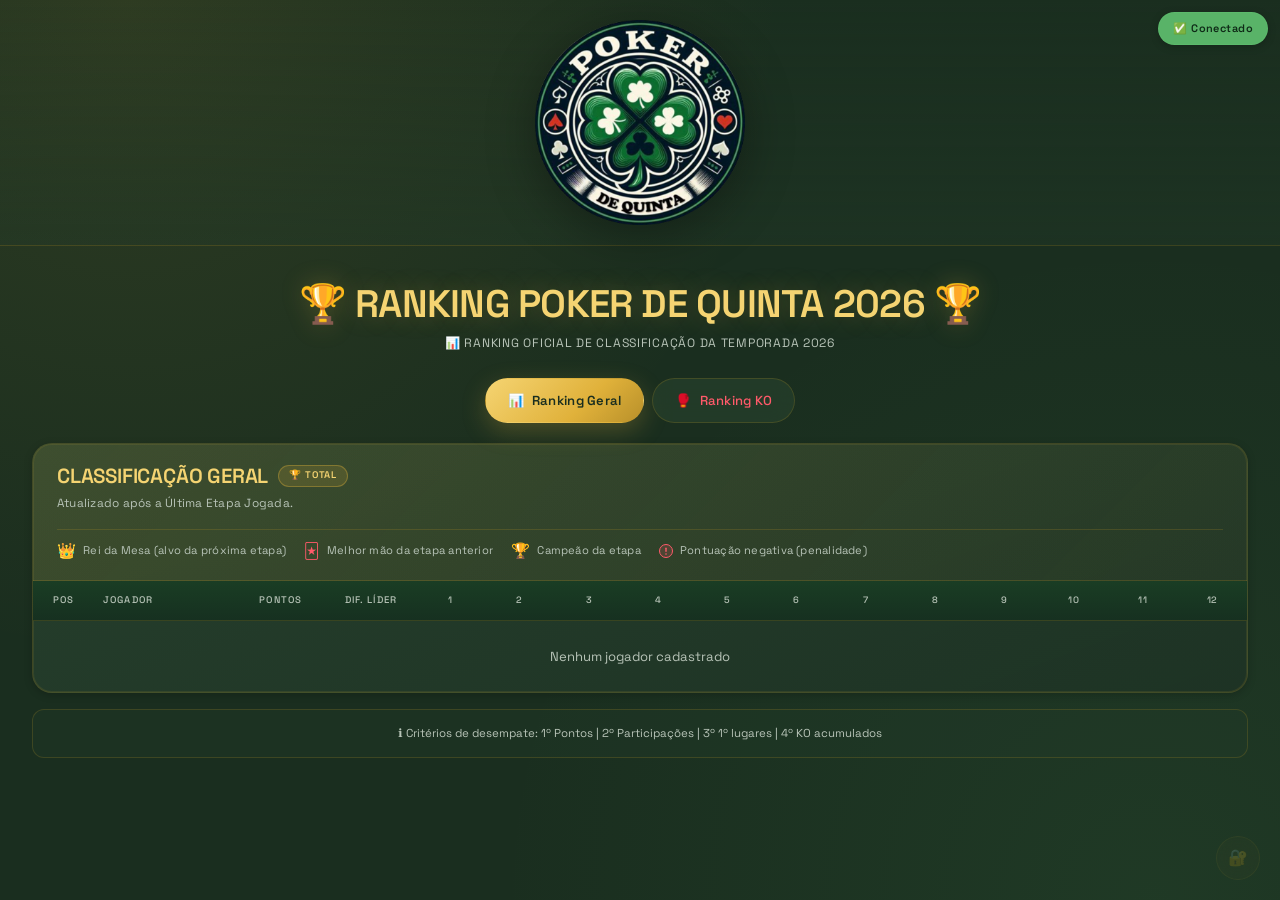
==== commit 2427e6aa: "Change greeting from 'Hello' to 'Goodbye'" ====
--- a/index.html
+++ b/index.html
@@ -1,637 +1,2699 @@
 <!DOCTYPE html>
 <html lang="pt-BR">
 <head>
-  <meta charset="UTF-8" />
-  <meta name="viewport" content="width=device-width, initial-scale=1.0" />
-
-  <title>Poker de Quinta — Temporada 2027</title>
-
-  <meta
-    name="description"
-    content="Poker de Quinta — Temporada 2027. Treze etapas, vinte jogadores e uma temporada inteira de rivalidade saudável."
-  />
-
-  <meta name="theme-color" content="#0c0c0c" />
-  <meta name="mobile-web-app-capable" content="yes" />
-  <meta name="apple-mobile-web-app-capable" content="yes" />
-
-  <link rel="manifest" href="manifest.webmanifest" />
-  <link rel="stylesheet" href="styles.css" />
-
-  <link rel="preconnect" href="https://fonts.googleapis.com" />
-  <link rel="preconnect" href="https://fonts.gstatic.com" crossorigin />
-
-  <link
-    href="https://fonts.googleapis.com/css2?family=DM+Mono:wght@400;500&family=Manrope:wght@400;500;600;700;800&family=Playfair+Display:wght@500;600;700&display=swap"
-    rel="stylesheet"
-  />
+<meta charset="UTF-8">
+<meta name="viewport" content="width=device-width, initial-scale=1.0">
+<title>Ranking - Poker de Quinta</title>
+
+<style>
+/* ============================================
+   DESIGN SYSTEM — POKER DE QUINTA 2026
+   Baseado no DS 2027
+   ============================================ */
+@import url('https://fonts.googleapis.com/css2?family=Space+Grotesk:wght@300;400;500;600;700&display=swap');
+
+:root {
+  /* Cores do Design System */
+  --color-bg:              #1a2e1f;
+  --color-bg-elevated:     #223a28;
+  --color-surface:         #2a4531;
+  --color-surface-2:       #33503a;
+
+  --color-brand:           #e0b13a;
+  --color-brand-light:     #f5d472;
+  --color-brand-dark:      #b8902a;
+
+  --color-success:         #5fbf6f;
+  --color-success-soft:    rgba(95,191,111,0.20);
+  --color-danger:          #ff5a6a;
+  --color-danger-soft:     rgba(255,90,106,0.15);
+  --color-warning:         #ff8a3d;
+  --color-warning-soft:    rgba(255,138,61,0.20);
+  --color-info:            #5ba3ff;
+  --color-info-soft:       rgba(91,163,255,0.20);
+
+  --color-text:            #f8faf8;
+  --color-text-muted:      #b8c4b8;
+  --color-text-inverse:    #1a2e1f;
+
+  --color-border:          rgba(212,161,33,0.35);
+  --color-border-soft:     rgba(212,161,33,0.18);
+  --color-border-danger:   rgba(255,90,106,0.40);
+  --color-border-success:  rgba(95,191,111,0.45);
+
+  /* Gradientes */
+  --gradient-bg:
+    radial-gradient(circle at 10% 0%, rgba(224,177,58,0.10), transparent 45%),
+    radial-gradient(circle at 90% 100%, rgba(95,191,111,0.08), transparent 45%),
+    var(--color-bg);
+  --gradient-brand:   linear-gradient(135deg, var(--color-brand-light), var(--color-brand) 62%, var(--color-brand-dark));
+  --gradient-header:  linear-gradient(135deg, rgba(224,177,58,0.12), rgba(224,177,58,0.03));
+  --gradient-divider: linear-gradient(90deg, transparent, var(--color-brand), transparent);
+
+  /* Tipografia */
+  --font-family: 'Space Grotesk', system-ui, -apple-system, sans-serif;
+
+  /* Espaçamento */
+  --space-1: 4px;  --space-2: 8px;  --space-3: 12px;
+  --space-4: 16px; --space-5: 20px; --space-6: 24px;
+  --space-7: 28px; --space-8: 36px; --space-9: 48px;
+
+  /* Raios */
+  --radius-sm:   8px;
+  --radius-md:   10px;
+  --radius-lg:   12px;
+  --radius-xl:   14px;
+  --radius-2xl:  16px;
+  --radius-3xl:  20px;
+  --radius-pill: 9999px;
+
+  /* Sombras */
+  --shadow-sm:        0 2px 8px rgba(0,0,0,0.20);
+  --shadow-md:        0 10px 30px rgba(0,0,0,0.35);
+  --shadow-lg:        0 25px 70px rgba(0,0,0,0.50);
+  --shadow-gold:      0 8px 24px rgba(224,177,58,0.25);
+  --shadow-inset-gold: inset 0 0 0 1px rgba(224,177,58,0.10);
+
+  /* Transições */
+  --transition-fast:  150ms ease;
+  --transition-base:  200ms ease;
+  --transition-slow:  300ms ease;
+  --ease-out: cubic-bezier(0.22, 1, 0.36, 1);
+
+  /* Layout */
+  --container-max: 1400px;
+  --gutter: clamp(16px, 3vw, 32px);
+  --header-height: 82px;
+
+  /* ============ ALIASES (compatibilidade com HTML/JS existente) ============ */
+  --primary:        var(--color-brand);
+  --primary-dark:   var(--color-brand-dark);
+  --gold:           var(--color-brand-light);
+  --silver:         #c0c0c0;
+  --bronze:         #cd7f32;
+  --danger:         var(--color-danger);
+  --success:        var(--color-success);
+  --bg-dark:        var(--color-bg);
+  --bg-card:        var(--color-bg-elevated);
+  --bg-row:         var(--color-surface);
+  --bg-row-alt:     #1f3a28;
+  --border:         var(--color-border);
+  --border-light:   var(--color-border-soft);
+  --text:           var(--color-text);
+  --text-muted:     var(--color-text-muted);
+  --ko-color:       var(--color-danger);
+  --ko-color-dark:  #ff4757;
+  --ko-highlight:   var(--color-warning);
+  --crown-gold:     var(--color-brand-light);
+  --card-red:       var(--color-danger);
+  --glove-color:    var(--color-warning);
+  --champion-color: var(--color-brand-light);
+  --negative-color: var(--color-danger);
+}
+
+/* ============================================
+   BASE
+   ============================================ */
+*, *::before, *::after { box-sizing: border-box; margin: 0; padding: 0; }
+
+html {
+  -webkit-text-size-adjust: 100%;
+  scroll-behavior: smooth;
+}
+
+body {
+  min-width: 300px;
+  min-height: 100dvh;
+  font-family: var(--font-family);
+  font-size: 1rem;
+  line-height: 1.6;
+  color: var(--color-text);
+  background: var(--gradient-bg);
+  -webkit-font-smoothing: antialiased;
+  text-rendering: optimizeLegibility;
+  overflow-x: hidden;
+  padding-bottom: var(--space-8);
+}
+
+img, svg { display: block; max-width: 100%; }
+a { color: inherit; text-decoration: none; }
+button, input, select, textarea { font: inherit; color: inherit; }
+button { cursor: pointer; border: 0; background: none; padding: 0; }
+input, textarea, select { border-radius: 0; }
+table { border-collapse: collapse; width: 100%; }
+ul, ol { list-style: none; }
+
+:focus-visible {
+  outline: 2px solid var(--color-brand-light);
+  outline-offset: 2px;
+  border-radius: 4px;
+}
+
+/* ============================================
+   STATUS INDICATOR
+   ============================================ */
+.status-indicator {
+  position: fixed;
+  top: 12px;
+  right: 12px;
+  z-index: 1000;
+  padding: 7px 14px;
+  border-radius: var(--radius-pill);
+  border: 1px solid var(--color-border-soft);
+  background: rgba(26, 46, 31, 0.92);
+  backdrop-filter: blur(10px);
+  color: var(--color-text-muted);
+  font-size: 0.68rem;
+  font-weight: 500;
+  letter-spacing: 0.04em;
+  box-shadow: var(--shadow-sm);
+  transition: all var(--transition-base);
+}
+
+.status-indicator.connected {
+  background: rgba(95, 191, 111, 0.92);
+  border-color: var(--color-border-success);
+  color: #0f2a17;
+  font-weight: 600;
+}
+
+/* ============================================
+   LOGO
+   ============================================ */
+.logo-container {
+  display: flex;
+  justify-content: center;
+  padding: var(--space-5) var(--space-4);
+  background: linear-gradient(180deg, transparent 0%, rgba(34,58,40,0.35) 100%);
+  border-bottom: 1px solid var(--color-border-soft);
+}
+
+.logo-container img {
+  max-width: 210px;
+  height: auto;
+  filter: drop-shadow(0 10px 24px rgba(0,0,0,0.35));
+}
+
+/* ============================================
+   HEADER
+   ============================================ */
+.container {
+  width: min(calc(100% - var(--gutter) * 2), var(--container-max));
+  margin-inline: auto;
+}
+
+.header {
+  text-align: center;
+  padding: clamp(22px, 3vw, 36px) var(--space-4) clamp(16px, 2vw, 24px);
+}
+
+.header h1 {
+  font-family: var(--font-family);
+  font-size: clamp(1.5rem, 3.4vw, 2.4rem);
+  font-weight: 600;
+  letter-spacing: -0.02em;
+  line-height: 1.15;
+  color: var(--color-brand-light);
+  text-shadow: 0 0 24px rgba(224,177,58,0.25);
+  margin-bottom: var(--space-2);
+}
+
+.header .subtitle {
+  color: var(--color-text-muted);
+  font-size: 0.76rem;
+  font-weight: 400;
+  letter-spacing: 0.06em;
+  text-transform: uppercase;
+}
+
+/* ============================================
+   VIEW TOGGLE
+   ============================================ */
+.view-toggle {
+  display: flex;
+  justify-content: center;
+  gap: var(--space-2);
+  margin-bottom: var(--space-5);
+  flex-wrap: wrap;
+}
+
+.view-btn {
+  display: inline-flex;
+  align-items: center;
+  gap: 8px;
+  padding: 11px 22px;
+  min-height: 44px;
+  background: rgba(42, 69, 49, 0.55);
+  border: 1px solid var(--color-border-soft);
+  border-radius: var(--radius-pill);
+  color: var(--color-brand-light);
+  font-family: var(--font-family);
+  font-weight: 500;
+  font-size: 0.82rem;
+  letter-spacing: 0.02em;
+  cursor: pointer;
+  transition: all var(--transition-base);
+  backdrop-filter: blur(10px);
+}
+
+.view-btn:hover {
+  border-color: var(--color-border);
+  background: rgba(51, 80, 58, 0.75);
+  transform: translateY(-1px);
+}
+
+.view-btn.active {
+  background: var(--gradient-brand);
+  color: var(--color-text-inverse);
+  border-color: transparent;
+  font-weight: 600;
+  box-shadow: var(--shadow-gold);
+}
+
+.view-btn.ko { color: var(--color-danger); }
+.view-btn.ko:hover {
+  border-color: var(--color-border-danger);
+  background: rgba(255, 90, 106, 0.08);
+}
+.view-btn.ko.active {
+  background: linear-gradient(135deg, var(--color-danger), #ff8b96);
+  color: #1a0810;
+  box-shadow: 0 8px 24px rgba(255,90,106,0.28);
+}
+
+/* ============================================
+   RANKING SECTION (panel)
+   ============================================ */
+.ranking-section {
+  background: linear-gradient(160deg, rgba(42, 69, 49, 0.78), rgba(30, 51, 37, 0.82));
+  border: 1px solid var(--color-border-soft);
+  border-radius: var(--radius-3xl);
+  overflow: hidden;
+  margin-bottom: var(--space-4);
+  box-shadow: var(--shadow-inset-gold), var(--shadow-sm);
+}
+
+/* ============================================
+   SECTION HEADER
+   ============================================ */
+.section-header {
+  padding: var(--space-5) var(--space-6);
+  border-bottom: 1px solid var(--color-border-soft);
+  background: var(--gradient-header);
+}
+
+.section-header h2 {
+  display: flex;
+  align-items: center;
+  flex-wrap: wrap;
+  gap: 10px;
+  font-family: var(--font-family);
+  font-size: clamp(1rem, 1.8vw, 1.28rem);
+  font-weight: 600;
+  letter-spacing: -0.01em;
+  color: var(--color-brand-light);
+  line-height: 1.2;
+  margin-bottom: 6px;
+}
+
+.section-header.ko h2 { color: var(--color-danger); }
+
+.section-header > div:not(.legendas-especiais):not(:has(h2)) {
+  color: var(--color-text-muted);
+  font-size: 0.74rem;
+  letter-spacing: 0.02em;
+  margin-top: 4px;
+}
+
+/* ============================================
+   BADGES
+   ============================================ */
+.g10-badge {
+  display: inline-flex;
+  align-items: center;
+  gap: 5px;
+  padding: 5px 10px;
+  border-radius: var(--radius-pill);
+  background: rgba(224, 177, 58, 0.15);
+  border: 1px solid rgba(224, 177, 58, 0.35);
+  color: var(--color-brand-light);
+  font-size: 0.6rem;
+  font-weight: 600;
+  letter-spacing: 0.09em;
+  text-transform: uppercase;
+  line-height: 1;
+}
+
+.g10-badge.ko {
+  background: rgba(255, 90, 106, 0.15);
+  border-color: rgba(255, 90, 106, 0.35);
+  color: var(--color-danger);
+}
+
+/* ============================================
+   LEGENDAS
+   ============================================ */
+.legendas-especiais {
+  display: flex;
+  gap: 18px;
+  flex-wrap: wrap;
+  margin-top: var(--space-4);
+  padding-top: var(--space-3);
+  border-top: 1px solid var(--color-border-soft);
+}
+
+.legenda-item {
+  display: flex;
+  align-items: center;
+  gap: 7px;
+  color: var(--color-text-muted);
+  font-size: 0.7rem;
+  letter-spacing: 0.02em;
+}
+
+.legenda-icone {
+  font-size: 0.95rem;
+  line-height: 1;
+}
+
+.legenda-crown   { color: var(--color-brand-light); }
+.legenda-card    { color: var(--color-danger); }
+.legenda-trophy  { color: var(--color-brand); }
+.legenda-glove   { color: var(--color-warning); }
+
+/* ============================================
+   TABELA
+   ============================================ */
+.ranking-container {
+  overflow-x: auto;
+  scrollbar-width: thin;
+}
+
+.ranking-container::-webkit-scrollbar { height: 6px; }
+.ranking-container::-webkit-scrollbar-track { background: var(--color-bg); }
+.ranking-container::-webkit-scrollbar-thumb {
+  background: var(--color-brand-dark);
+  border-radius: var(--radius-pill);
+}
+
+.ranking-table {
+  width: 100%;
+  min-width: 720px;
+  border-collapse: separate;
+  border-spacing: 0;
+  font-size: 0.82rem;
+}
+
+.ranking-table thead {
+  position: sticky;
+  top: 0;
+  z-index: 10;
+  background: linear-gradient(180deg, #1a3d24 0%, #163020 100%);
+}
+
+.ranking-table.ko thead {
+  background: linear-gradient(180deg, #3d1a1f 0%, #301618 100%);
+}
+
+.ranking-table th {
+  padding: 12px 10px;
+  text-align: left;
+  font-family: var(--font-family);
+  font-weight: 500;
+  color: var(--color-text-muted);
+  font-size: 0.6rem;
+  letter-spacing: 0.12em;
+  text-transform: uppercase;
+  border-bottom: 1px solid var(--color-border-soft);
+  white-space: nowrap;
+}
+
+.ranking-table.ko th { color: rgba(255, 140, 150, 0.85); }
+
+.ranking-table th:first-child { padding-left: var(--space-5); }
+.ranking-table th:last-child  { padding-right: var(--space-5); }
+
+.ranking-table th:nth-child(n+5) {
+  text-align: center;
+  min-width: 34px;
+  padding: 12px 3px;
+  font-size: 0.58rem;
+  letter-spacing: 0.06em;
+}
+
+.ranking-table td {
+  padding: 9px 10px;
+  vertical-align: middle;
+  border-bottom: 1px solid rgba(212,161,33,0.07);
+}
+
+.ranking-table td:first-child { padding-left: var(--space-5); }
+.ranking-table td:last-child  { padding-right: var(--space-5); }
+
+.ranking-table tbody tr:last-child td { border-bottom: 0; }
+
+/* ============================================
+   ROWS / POSIÇÕES
+   ============================================ */
+.ranking-row {
+  transition: background-color var(--transition-fast);
+  height: 42px;
+}
+
+.ranking-row.top10:nth-child(odd)  { background: rgba(224,177,58,0.045); }
+.ranking-row.top10:nth-child(even) { background: rgba(224,177,58,0.03); }
+.ranking-row.top10:hover           { background: rgba(224,177,58,0.09); }
+
+.ranking-row.top10.ko:nth-child(odd)  { background: rgba(255,90,106,0.06); }
+.ranking-row.top10.ko:nth-child(even) { background: rgba(255,90,106,0.04); }
+.ranking-row.top10.ko:hover           { background: rgba(255,90,106,0.10); }
+
+.ranking-row.other:nth-child(odd)  { background: rgba(30,51,37,0.35); }
+.ranking-row.other:nth-child(even) { background: rgba(26,46,31,0.35); }
+.ranking-row.other:hover           { background: rgba(224,177,58,0.03); }
+.ranking-row.other.ko:hover        { background: rgba(255,90,106,0.04); }
+
+/* Posições 1-3 destacadas */
+.ranking-row.pos-1 {
+  background: linear-gradient(90deg, rgba(245,212,114,0.16) 0%, rgba(245,212,114,0.02) 100%) !important;
+  box-shadow: inset 3px 0 0 var(--color-brand-light);
+}
+.ranking-row.pos-2 {
+  background: linear-gradient(90deg, rgba(192,192,192,0.13) 0%, rgba(192,192,192,0.02) 100%) !important;
+  box-shadow: inset 3px 0 0 #c0c0c0;
+}
+.ranking-row.pos-3 {
+  background: linear-gradient(90deg, rgba(205,127,50,0.15) 0%, rgba(205,127,50,0.02) 100%) !important;
+  box-shadow: inset 3px 0 0 #cd7f32;
+}
+
+.ranking-row.pos-4, .ranking-row.pos-5,
+.ranking-row.pos-6, .ranking-row.pos-7,
+.ranking-row.pos-8, .ranking-row.pos-9,
+.ranking-row.pos-10 { box-shadow: inset 2px 0 0 rgba(224,177,58,0.20); }
+
+.ranking-row.pos-1:hover { background: linear-gradient(90deg, rgba(245,212,114,0.22) 0%, rgba(245,212,114,0.04) 100%) !important; }
+.ranking-row.pos-2:hover { background: linear-gradient(90deg, rgba(192,192,192,0.20) 0%, rgba(192,192,192,0.04) 100%) !important; }
+.ranking-row.pos-3:hover { background: linear-gradient(90deg, rgba(205,127,50,0.22) 0%, rgba(205,127,50,0.04) 100%) !important; }
+
+/* ============================================
+   RANK NUMBER
+   ============================================ */
+.rank-cell {
+  display: flex;
+  align-items: center;
+  gap: 8px;
+}
+
+.rank-number {
+  width: 30px;
+  height: 30px;
+  border-radius: 50%;
+  background: rgba(224,177,58,0.10);
+  color: var(--color-brand-light);
+  display: flex;
+  align-items: center;
+  justify-content: center;
+  font-family: var(--font-family);
+  font-size: 0.8rem;
+  font-weight: 600;
+  border: 1px solid var(--color-border-soft);
+  font-variant-numeric: tabular-nums;
+  transition: all var(--transition-fast);
+}
+
+.ranking-row.top10 .rank-number {
+  background: rgba(224,177,58,0.14);
+  border-color: rgba(224,177,58,0.28);
+}
+
+.ranking-row.top10.ko .rank-number {
+  background: rgba(255,90,106,0.14);
+  border-color: rgba(255,90,106,0.28);
+  color: var(--color-danger);
+}
+
+.ranking-row.pos-1 .rank-number {
+  background: var(--gradient-brand);
+  color: var(--color-text-inverse);
+  border-color: transparent;
+  box-shadow: 0 4px 12px rgba(224,177,58,0.35);
+}
+
+.ranking-row.pos-2 .rank-number {
+  background: linear-gradient(135deg, #d0dfd4, #8daa95);
+  color: #1a2e1f;
+  border-color: transparent;
+}
+
+.ranking-row.pos-3 .rank-number {
+  background: linear-gradient(135deg, #d4c3b3, #9d826d);
+  color: #1a2e1f;
+  border-color: transparent;
+}
+
+/* ============================================
+   PLAYER INFO
+   ============================================ */
+.player-info {
+  display: flex;
+  align-items: center;
+  gap: 10px;
+  position: relative;
+}
+
+.player-avatar {
+  width: 32px;
+  height: 32px;
+  border-radius: 50%;
+  object-fit: cover;
+  border: 2px solid var(--color-border-soft);
+  background: var(--color-bg);
+  flex: none;
+}
+
+.player-name {
+  font-weight: 500;
+  font-size: 0.85rem;
+  color: var(--color-text);
+  letter-spacing: 0.01em;
+}
+
+.player-icons {
+  display: flex;
+  align-items: center;
+  gap: 4px;
+  margin-left: 2px;
+}
+
+.player-icon {
+  font-size: 0.92rem;
+  line-height: 1;
+  display: inline-flex;
+  align-items: center;
+}
+
+.crown-icon {
+  filter: drop-shadow(0 0 4px rgba(245,212,114,0.5));
+  animation: crownGlow 2s ease-in-out infinite;
+}
+.card-icon { filter: drop-shadow(0 0 3px rgba(255,90,106,0.4)); }
+.trophy-icon {
+  filter: drop-shadow(0 0 4px rgba(224,177,58,0.5));
+  animation: trophyGlow 2s ease-in-out infinite;
+}
+.glove-icon { filter: drop-shadow(0 0 3px rgba(255,138,61,0.5)); }
+
+@keyframes crownGlow  { 0%,100%{opacity:1;} 50%{opacity:.65;} }
+@keyframes trophyGlow { 0%,100%{opacity:1;} 50%{opacity:.6;} }
+
+/* ============================================
+   PONTOS E DIFF
+   ============================================ */
+.points-cell { text-align: center; }
+
+.points-wrapper {
+  display: inline-flex;
+  align-items: center;
+  gap: 5px;
+  justify-content: center;
+}
+
+.points {
+  display: inline-block;
+  min-width: 66px;
+  padding: 5px 12px;
+  border-radius: var(--radius-pill);
+  background: rgba(224,177,58,0.10);
+  border: 1px solid rgba(224,177,58,0.22);
+  color: var(--color-brand-light);
+  font-family: var(--font-family);
+  font-size: 0.88rem;
+  font-weight: 600;
+  font-variant-numeric: tabular-nums;
+  text-align: center;
+  line-height: 1.2;
+}
+
+.points.negative {
+  color: var(--color-danger) !important;
+  background: rgba(255,90,106,0.12) !important;
+  border: 1px solid rgba(255,90,106,0.30) !important;
+}
+
+.points.pos-1 { background: rgba(245,212,114,0.20); border-color: rgba(245,212,114,0.42); color: var(--color-brand-light); }
+.points.pos-2 { background: rgba(192,192,192,0.18); border-color: rgba(192,192,192,0.38); color: #d8d8d8; }
+.points.pos-3 { background: rgba(205,127,50,0.20); border-color: rgba(205,127,50,0.40); color: #e5a86a; }
+
+.points.ko {
+  color: var(--color-danger);
+  background: rgba(255,90,106,0.10);
+  border: 1px solid rgba(255,90,106,0.24);
+}
+
+.points.ko.highlight {
+  color: var(--color-warning);
+  background: rgba(255,138,61,0.18);
+  border: 1px solid rgba(255,138,61,0.40);
+  font-weight: 700;
+}
+
+.points.ko.pos-1 { background: rgba(245,212,114,0.20); border-color: rgba(245,212,114,0.42); color: var(--color-brand-light); }
+.points.ko.pos-2 { background: rgba(192,192,192,0.18); border-color: rgba(192,192,192,0.38); color: #d8d8d8; }
+.points.ko.pos-3 { background: rgba(205,127,50,0.20); border-color: rgba(205,127,50,0.40); color: #e5a86a; }
+
+.ranking-row.top10 .points:not(.pos-1):not(.pos-2):not(.pos-3):not(.negative) {
+  background: rgba(224,177,58,0.14);
+  border-color: rgba(224,177,58,0.28);
+}
+
+.ranking-row.top10.ko .points.ko:not(.pos-1):not(.pos-2):not(.pos-3) {
+  background: rgba(255,90,106,0.14);
+  border-color: rgba(255,90,106,0.28);
+}
+
+/* Negative alert icon */
+.negative-icon {
+  display: inline-flex;
+  align-items: center;
+  flex-shrink: 0;
+  filter: drop-shadow(0 0 4px rgba(255,90,106,0.5));
+  animation: negativeAlert 1.8s ease-in-out infinite;
+}
+
+@keyframes negativeAlert {
+  0%,100% { opacity: 1; transform: scale(1); }
+  50%     { opacity: .65; transform: scale(.92); }
+}
+
+/* Diff */
+.diff-cell { text-align: center; }
+
+.diff {
+  display: inline-block;
+  padding: 4px 9px;
+  border-radius: var(--radius-pill);
+  background: rgba(255,90,106,0.10);
+  border: 1px solid rgba(255,90,106,0.22);
+  color: var(--color-danger);
+  font-size: 0.7rem;
+  font-weight: 600;
+  font-variant-numeric: tabular-nums;
+}
+
+.diff.leader {
+  color: var(--color-success);
+  background: var(--color-success-soft);
+  border-color: var(--color-border-success);
+}
+
+/* ============================================
+   ETAPA PILLS
+   ============================================ */
+.etapa-pill {
+  display: inline-flex;
+  align-items: center;
+  justify-content: center;
+  gap: 3px;
+  min-width: 30px;
+  padding: 3px 7px;
+  border-radius: var(--radius-sm);
+  background: rgba(15,30,20,0.35);
+  border: 1px solid var(--color-border-soft);
+  color: var(--color-text-muted);
+  font-size: 0.68rem;
+  font-weight: 500;
+  line-height: 1.3;
+  white-space: nowrap;
+  font-variant-numeric: tabular-nums;
+}
+
+.etapa-pill.present {
+  background: rgba(95,191,111,0.16);
+  color: var(--color-success);
+  border-color: rgba(95,191,111,0.30);
+}
+
+.etapa-pill.negative-score {
+  background: rgba(255,90,106,0.16);
+  color: var(--color-danger);
+  border-color: rgba(255,90,106,0.30);
+  font-weight: 600;
+}
+
+.etapa-pill.absent {
+  background: rgba(255,90,106,0.08);
+  color: var(--color-danger);
+  border-color: rgba(255,90,106,0.18);
+}
+
+.etapa-pill.empty {
+  opacity: 0.25;
+  background: transparent;
+  border-color: rgba(212,161,33,0.06);
+}
+
+.etapa-pill.present.ko {
+  background: rgba(255,90,106,0.16);
+  color: #ffb0b8;
+  border-color: rgba(255,90,106,0.32);
+}
+
+.etapa-pill.present.ko.highlight {
+  background: rgba(255,138,61,0.22);
+  color: var(--color-warning);
+  border-color: rgba(255,138,61,0.45);
+  font-weight: 700;
+}
+
+.etapa-pill.zero-ko {
+  background: rgba(255,90,106,0.05);
+  color: var(--color-text-muted);
+  border-color: rgba(255,90,106,0.10);
+}
+
+/* ============================================
+   ADMIN TOGGLE (floating)
+   ============================================ */
+.admin-toggle-btn {
+  position: fixed;
+  bottom: 20px;
+  right: 20px;
+  width: 44px;
+  height: 44px;
+  border-radius: 50%;
+  background: rgba(224,177,58,0.05);
+  border: 1px solid rgba(224,177,58,0.12);
+  color: rgba(224,177,58,0.35);
+  font-size: 1rem;
+  z-index: 999;
+  display: flex;
+  align-items: center;
+  justify-content: center;
+  cursor: pointer;
+  opacity: 0.5;
+  backdrop-filter: blur(10px);
+  transition: all var(--transition-slow);
+}
+
+.admin-toggle-btn:hover {
+  opacity: 1;
+  background: rgba(224,177,58,0.16);
+  border-color: rgba(224,177,58,0.30);
+  color: var(--color-brand-light);
+  transform: scale(1.06);
+}
+
+.admin-toggle-btn.active {
+  background: linear-gradient(135deg, var(--color-success), #4a9e58);
+  border-color: transparent;
+  color: white;
+  opacity: 1;
+  box-shadow: 0 8px 24px rgba(95,191,111,0.30);
+}
+
+/* ============================================
+   MODAL
+   ============================================ */
+.modal {
+  display: none;
+  position: fixed;
+  inset: 0;
+  z-index: 2000;
+  background: rgba(3, 8, 5, 0.72);
+  backdrop-filter: blur(6px);
+  justify-content: center;
+  align-items: center;
+  padding: var(--space-4);
+}
+
+.modal.active { display: flex; }
+
+.modal-content {
+  width: 100%;
+  max-width: 360px;
+  padding: var(--space-6);
+  background:
+    radial-gradient(circle at 100% 0%, rgba(224,177,58,0.09), transparent 35%),
+    linear-gradient(160deg, var(--color-bg-elevated), #172b1e);
+  border: 1px solid var(--color-border);
+  border-radius: var(--radius-3xl);
+  box-shadow: var(--shadow-lg);
+  animation: modalSlideIn 0.24s var(--ease-out);
+}
+
+@keyframes modalSlideIn {
+  from { opacity: 0; transform: translateY(-12px) scale(.98); }
+  to   { opacity: 1; transform: translateY(0) scale(1); }
+}
+
+.modal-content h2 {
+  color: var(--color-danger) !important;
+  font-size: 1.05rem;
+  font-weight: 600;
+  letter-spacing: -0.01em;
+  margin-bottom: 6px;
+  display: flex;
+  align-items: center;
+  gap: 8px;
+}
+
+.modal-content p {
+  color: var(--color-text-muted);
+  font-size: 0.78rem;
+  line-height: 1.55;
+  margin-bottom: var(--space-4);
+}
+
+.modal-buttons {
+  display: flex;
+  gap: var(--space-2);
+  margin-top: var(--space-4);
+}
+
+/* ============================================
+   FORM GROUPS (geral)
+   ============================================ */
+.form-group {
+  display: flex;
+  flex-direction: column;
+  gap: 6px;
+  margin-bottom: var(--space-3);
+}
+
+.form-group label {
+  color: var(--color-brand);
+  font-size: 0.7rem;
+  font-weight: 500;
+  letter-spacing: 0.02em;
+}
+
+.form-group input,
+.form-group select,
+.form-group textarea {
+  width: 100%;
+  padding: 11px 13px;
+  background: rgba(15,30,20,0.4);
+  border: 1px solid var(--color-border-soft);
+  border-radius: var(--radius-md);
+  color: var(--color-text);
+  font-size: 0.85rem;
+  transition: all var(--transition-fast);
+}
+
+.form-group input::placeholder,
+.form-group textarea::placeholder { color: rgba(184,196,184,0.4); }
+
+.form-group input:focus,
+.form-group select:focus,
+.form-group textarea:focus {
+  outline: none;
+  border-color: var(--color-brand);
+  background: rgba(15,30,20,0.55);
+}
+
+/* ============================================
+   ADMIN SECTION
+   ============================================ */
+.admin-section {
+  background: linear-gradient(160deg, rgba(42, 69, 49, 0.78), rgba(30, 51, 37, 0.82));
+  border: 1px solid var(--color-border-soft);
+  border-radius: var(--radius-3xl);
+  overflow: hidden;
+  margin-bottom: var(--space-4);
+  box-shadow: var(--shadow-inset-gold), var(--shadow-sm);
+}
+
+.admin-header {
+  padding: var(--space-5) var(--space-6);
+  border-bottom: 1px solid var(--color-border-soft);
+  background: linear-gradient(135deg, rgba(255,90,106,0.10), rgba(255,90,106,0.02));
+}
+
+.admin-header h2 {
+  display: flex;
+  align-items: center;
+  gap: 8px;
+  font-family: var(--font-family);
+  font-size: clamp(1rem, 1.8vw, 1.28rem);
+  font-weight: 600;
+  letter-spacing: -0.01em;
+  color: var(--color-danger);
+  line-height: 1.2;
+  margin-bottom: 4px;
+}
+
+.admin-header > div:not(:has(h2)) {
+  color: var(--color-text-muted);
+  font-size: 0.72rem;
+  line-height: 1.5;
+}
+
+/* Admin KO toggle */
+.admin-ko-toggle {
+  display: flex;
+  justify-content: center;
+  gap: var(--space-2);
+  margin-bottom: var(--space-4);
+  padding: var(--space-3);
+  background: rgba(30, 51, 37, 0.55);
+  border: 1px solid var(--color-border-soft);
+  border-radius: var(--radius-xl);
+  flex-wrap: wrap;
+}
+
+.admin-ko-toggle-btn {
+  display: inline-flex;
+  align-items: center;
+  gap: 8px;
+  padding: 10px 18px;
+  min-height: 42px;
+  background: rgba(42, 69, 49, 0.55);
+  border: 1px solid var(--color-border-soft);
+  border-radius: var(--radius-pill);
+  color: var(--color-text-muted);
+  font-weight: 500;
+  font-size: 0.8rem;
+  cursor: pointer;
+  transition: all var(--transition-base);
+}
+
+.admin-ko-toggle-btn:hover {
+  border-color: var(--color-border);
+  color: var(--color-text);
+}
+
+.admin-ko-toggle-btn.active {
+  background: var(--gradient-brand);
+  color: var(--color-text-inverse);
+  border-color: transparent;
+  font-weight: 600;
+  box-shadow: var(--shadow-gold);
+}
+
+.admin-ko-toggle-btn.ko { color: var(--color-danger); }
+.admin-ko-toggle-btn.ko:hover { border-color: var(--color-border-danger); }
+.admin-ko-toggle-btn.ko.active {
+  background: linear-gradient(135deg, var(--color-danger), #ff8b96);
+  color: #1a0810;
+  box-shadow: 0 8px 24px rgba(255,90,106,0.28);
+}
+
+/* ============================================
+   CONFIG ESPECIAL
+   ============================================ */
+.config-especial {
+  background: linear-gradient(160deg, rgba(42, 69, 49, 0.65), rgba(30, 51, 37, 0.70));
+  border: 1px solid var(--color-border-soft);
+  border-radius: var(--radius-3xl);
+  padding: var(--space-5);
+  margin-bottom: var(--space-4);
+  box-shadow: var(--shadow-inset-gold);
+}
+
+.config-especial > h3 {
+  display: flex;
+  align-items: center;
+  gap: 8px;
+  font-family: var(--font-family);
+  font-size: 1.05rem;
+  font-weight: 600;
+  color: var(--color-brand-light);
+  letter-spacing: 0.02em;
+  margin-bottom: var(--space-4);
+}
+
+.config-especial .config-container {
+  display: grid;
+  grid-template-columns: 1fr 1fr;
+  gap: var(--space-4);
+}
+
+.config-item {
+  background: rgba(15,30,20,0.35);
+  padding: var(--space-4);
+  border-radius: var(--radius-xl);
+  border: 1px solid var(--color-border-soft);
+  transition: border-color var(--transition-fast);
+}
+
+.config-item:hover { border-color: var(--color-border); }
+
+.config-item h4 {
+  display: flex;
+  align-items: center;
+  gap: 6px;
+  font-size: 0.82rem;
+  font-weight: 600;
+  color: var(--color-brand-light);
+  margin-bottom: var(--space-3);
+  letter-spacing: 0.02em;
+}
+
+.config-item.crown h4   { color: var(--color-brand-light); }
+.config-item.card h4    { color: var(--color-danger); }
+.config-item.trophy h4  { color: var(--color-brand); }
+
+/* ============================================
+   PLAYER SELECT
+   ============================================ */
+.player-select-container {
+  display: flex;
+  flex-direction: column;
+  gap: 8px;
+}
+
+.player-select {
+  width: 100%;
+  padding: 10px 12px;
+  background: rgba(15,30,20,0.4);
+  border: 1px solid var(--color-border-soft);
+  border-radius: var(--radius-md);
+  color: var(--color-text);
+  font-size: 0.82rem;
+  cursor: pointer;
+  transition: border-color var(--transition-fast);
+}
+
+.player-select:focus { outline: none; border-color: var(--color-brand); }
+.player-select.crown:focus  { border-color: var(--color-brand-light); }
+.player-select.card:focus   { border-color: var(--color-danger); }
+.player-select.trophy:focus { border-color: var(--color-brand); }
+
+/* ============================================
+   SAVE CONFIG BUTTON
+   ============================================ */
+.save-config-btn {
+  display: flex;
+  align-items: center;
+  justify-content: center;
+  gap: 7px;
+  width: 100%;
+  padding: 10px;
+  min-height: 40px;
+  background: var(--gradient-brand);
+  border: none;
+  border-radius: var(--radius-pill);
+  color: var(--color-text-inverse);
+  font-weight: 600;
+  font-size: 0.76rem;
+  cursor: pointer;
+  transition: all var(--transition-base);
+  box-shadow: 0 6px 18px rgba(224,177,58,0.22);
+}
+
+.save-config-btn:hover {
+  transform: translateY(-1px);
+  box-shadow: 0 9px 24px rgba(224,177,58,0.32);
+}
+
+.save-config-btn.crown {
+  background: linear-gradient(135deg, var(--color-brand-light), var(--color-brand));
+}
+.save-config-btn.card {
+  background: linear-gradient(135deg, var(--color-danger), #ff8b96);
+  color: #1a0810;
+}
+.save-config-btn.trophy {
+  background: linear-gradient(135deg, var(--color-brand-light), var(--color-brand-dark));
+}
+
+/* ============================================
+   POINTS SYSTEM (inputs)
+   ============================================ */
+.points-system {
+  display: grid;
+  gap: var(--space-4);
+  padding: var(--space-5) var(--space-6);
+}
+
+.stage-selector {
+  display: flex;
+  gap: 6px;
+  flex-wrap: wrap;
+  justify-content: center;
+}
+
+.stage-btn {
+  min-width: 58px;
+  padding: 8px 12px;
+  background: rgba(42, 69, 49, 0.55);
+  border: 1px solid var(--color-border-soft);
+  border-radius: var(--radius-pill);
+  color: var(--color-text-muted);
+  font-size: 0.74rem;
+  font-weight: 500;
+  cursor: pointer;
+  text-align: center;
+  transition: all var(--transition-fast);
+}
+
+.stage-btn:hover {
+  border-color: var(--color-border);
+  color: var(--color-text);
+  background: rgba(51, 80, 58, 0.75);
+}
+
+.stage-btn.active {
+  background: var(--gradient-brand);
+  color: var(--color-text-inverse);
+  border-color: transparent;
+  font-weight: 600;
+  box-shadow: var(--shadow-gold);
+}
+
+.stage-btn.ko { color: var(--color-danger); }
+.stage-btn.ko:hover { border-color: var(--color-border-danger); }
+.stage-btn.ko.active {
+  background: linear-gradient(135deg, var(--color-danger), #ff8b96);
+  color: #1a0810;
+  box-shadow: 0 8px 24px rgba(255,90,106,0.28);
+}
+
+.etapa-atual {
+  text-align: center;
+  padding: var(--space-3);
+  background: rgba(15,30,20,0.35);
+  border: 1px solid var(--color-border-soft);
+  border-radius: var(--radius-md);
+}
+
+.etapa-atual > div:first-child {
+  font-size: 0.88rem;
+  font-weight: 600;
+  color: var(--color-brand-light);
+  letter-spacing: 0.04em;
+}
+
+.etapa-atual .numero { font-size: 1rem; margin: 0 4px; }
+
+.etapa-atual > div:last-child {
+  color: var(--color-text-muted);
+  font-size: 0.7rem;
+  margin-top: 4px;
+}
+
+.etapa-atual.ko > div:first-child { color: var(--color-danger); }
+
+/* ============================================
+   PLAYERS POINTS LIST
+   ============================================ */
+.players-points-list {
+  margin-top: var(--space-2);
+  border: 1px solid var(--color-border-soft);
+  border-radius: var(--radius-lg);
+  overflow: hidden;
+}
+
+.points-list-header {
+  display: grid;
+  grid-template-columns: 2fr 1fr;
+  gap: 12px;
+  padding: 11px 16px;
+  background: rgba(15,30,20,0.5);
+  border-bottom: 1px solid var(--color-border-soft);
+  color: var(--color-brand);
+  font-size: 0.6rem;
+  font-weight: 600;
+  letter-spacing: 0.12em;
+  text-transform: uppercase;
+}
+
+.points-list-header.ko { color: var(--color-danger); }
+
+.points-list-items {
+  max-height: 480px;
+  overflow-y: auto;
+}
+
+.points-list-items::-webkit-scrollbar { width: 5px; }
+.points-list-items::-webkit-scrollbar-thumb {
+  background: var(--color-brand-dark);
+  border-radius: var(--radius-pill);
+}
+
+.point-item {
+  display: grid;
+  grid-template-columns: 2fr 1fr;
+  gap: 12px;
+  padding: 10px 16px;
+  align-items: center;
+  border-bottom: 1px solid rgba(212,161,33,0.06);
+  transition: background-color var(--transition-fast);
+}
+
+.point-item:last-child { border-bottom: 0; }
+.point-item:nth-child(odd)  { background: rgba(30,51,37,0.30); }
+.point-item:nth-child(even) { background: rgba(26,46,31,0.30); }
+.point-item:hover           { background: rgba(224,177,58,0.04); }
+.point-item.ko:hover        { background: rgba(255,90,106,0.04); }
+
+.player-info-admin {
+  display: flex;
+  align-items: center;
+  gap: 10px;
+  min-width: 0;
+}
+
+.player-info-admin .player-avatar {
+  width: 30px;
+  height: 30px;
+}
+
+.player-info-admin > div:last-child {
+  font-weight: 500;
+  font-size: 0.8rem;
+  color: var(--color-text);
+  white-space: nowrap;
+  overflow: hidden;
+  text-overflow: ellipsis;
+}
+
+.points-input-admin {
+  display: flex;
+  align-items: center;
+  gap: 6px;
+  justify-content: flex-end;
+}
+
+.points-input-admin input {
+  width: 88px;
+  padding: 8px 10px;
+  background: rgba(15,30,20,0.4);
+  border: 1px solid var(--color-border-soft);
+  border-radius: var(--radius-md);
+  color: var(--color-text);
+  font-size: 0.82rem;
+  font-weight: 500;
+  text-align: center;
+  font-variant-numeric: tabular-nums;
+  transition: all var(--transition-fast);
+}
+
+.points-input-admin input:focus {
+  outline: none;
+  border-color: var(--color-brand);
+  background: rgba(15,30,20,0.55);
+}
+
+.points-input-admin input.negative-value {
+  color: var(--color-danger);
+  border-color: rgba(255,90,106,0.45);
+  background: rgba(255,90,106,0.06);
+}
+
+.points-input-admin input.NJ {
+  color: var(--color-danger);
+  border-color: var(--color-danger);
+  font-weight: 700;
+}
+
+.points-input-admin.ko input:focus {
+  border-color: var(--color-danger);
+}
+
+/* ============================================
+   QUICK ACTIONS
+   ============================================ */
+.quick-actions {
+  display: flex;
+  gap: 4px;
+}
+
+.quick-action-btn {
+  padding: 5px 9px;
+  background: rgba(15,30,20,0.4);
+  border: 1px solid var(--color-border-soft);
+  border-radius: var(--radius-sm);
+  color: var(--color-text-muted);
+  font-size: 0.68rem;
+  font-weight: 600;
+  letter-spacing: 0.04em;
+  cursor: pointer;
+  transition: all var(--transition-fast);
+}
+
+.quick-action-btn:hover {
+  color: var(--color-text-inverse);
+  background: var(--color-brand);
+  border-color: transparent;
+}
+
+.quick-action-btn.ko:hover {
+  background: var(--color-danger);
+  color: #1a0810;
+}
+
+/* ============================================
+   ADMIN ACTIONS
+   ============================================ */
+.admin-actions {
+  display: flex;
+  gap: var(--space-3);
+  justify-content: center;
+  margin-top: var(--space-4);
+  padding: var(--space-3);
+  background: rgba(15,30,20,0.3);
+  border-radius: var(--radius-lg);
+  border: 1px solid var(--color-border-soft);
+  flex-wrap: wrap;
+}
+
+.admin-btn {
+  display: inline-flex;
+  align-items: center;
+  justify-content: center;
+  gap: 7px;
+  min-width: 140px;
+  min-height: 42px;
+  padding: 10px 18px;
+  border: none;
+  border-radius: var(--radius-pill);
+  font-family: var(--font-family);
+  font-weight: 600;
+  font-size: 0.78rem;
+  letter-spacing: 0.02em;
+  cursor: pointer;
+  transition: all var(--transition-base);
+}
+
+.save-btn {
+  background: var(--gradient-brand);
+  color: var(--color-text-inverse);
+  box-shadow: 0 6px 18px rgba(224,177,58,0.22);
+}
+.save-btn:hover {
+  transform: translateY(-1px);
+  box-shadow: 0 9px 24px rgba(224,177,58,0.35);
+}
+
+.save-btn.ko {
+  background: linear-gradient(135deg, var(--color-danger), #ff8b96);
+  color: #1a0810;
+  box-shadow: 0 6px 18px rgba(255,90,106,0.22);
+}
+.save-btn.ko:hover {
+  box-shadow: 0 9px 24px rgba(255,90,106,0.35);
+}
+
+.clear-btn {
+  background: rgba(255,90,106,0.12);
+  color: var(--color-danger);
+  border: 1px solid rgba(255,90,106,0.30);
+}
+.clear-btn:hover {
+  background: rgba(255,90,106,0.20);
+  border-color: var(--color-danger);
+}
+
+/* ============================================
+   PLAYERS MANAGEMENT
+   ============================================ */
+.players-management {
+  background: linear-gradient(160deg, rgba(42, 69, 49, 0.65), rgba(30, 51, 37, 0.70));
+  border: 1px solid var(--color-border-soft);
+  border-radius: var(--radius-3xl);
+  padding: var(--space-5);
+  margin-top: var(--space-4);
+  box-shadow: var(--shadow-inset-gold);
+}
+
+.players-management > h3 {
+  display: flex;
+  align-items: center;
+  gap: 8px;
+  color: var(--color-brand-light) !important;
+  font-family: var(--font-family) !important;
+  font-size: 1.05rem !important;
+  font-weight: 600;
+  letter-spacing: 0.02em;
+  margin-bottom: var(--space-4) !important;
+}
+
+.add-player-form {
+  display: grid;
+  grid-template-columns: 1fr 1fr auto;
+  gap: var(--space-3);
+  padding: var(--space-4);
+  background: rgba(15,30,20,0.35);
+  border: 1px solid var(--color-border-soft);
+  border-radius: var(--radius-xl);
+  margin-bottom: var(--space-4);
+}
+
+.add-player-form .form-group { margin-bottom: 0; }
+
+#listaJogadoresAdmin > div > div {
+  transition: border-color var(--transition-fast) !important;
+}
+#listaJogadoresAdmin > div > div:hover {
+  border-color: var(--color-border) !important;
+}
+
+/* ============================================
+   EXPORT BTN
+   ============================================ */
+.export-btn {
+  margin-top: var(--space-5);
+  text-align: center;
+}
+
+.export-btn .admin-btn {
+  max-width: 260px;
+  margin: 0 auto;
+}
+
+/* ============================================
+   RESPONSIVE
+   ============================================ */
+@media (max-width: 900px) {
+  :root { --gutter: 14px; }
+  .header h1 { font-size: clamp(1.3rem, 4vw, 1.9rem); }
+  .ranking-table { font-size: 0.78rem; min-width: 680px; }
+  .ranking-table th:nth-child(n+5) { min-width: 30px; font-size: 0.55rem; }
+  .etapa-pill { min-width: 26px; font-size: 0.62rem; padding: 2px 5px; }
+  .player-name { font-size: 0.8rem; }
+  .config-especial .config-container { grid-template-columns: 1fr; }
+  .config-item.trophy { grid-column: auto !important; }
+}
+
+@media (max-width: 720px) {
+  :root { --gutter: 12px; }
+  body { padding-bottom: var(--space-6); }
+  .logo-container img { max-width: 160px; }
+  .header { padding: var(--space-4) var(--space-2) var(--space-3); }
+  .header h1 { font-size: 1.35rem; }
+  .header .subtitle { font-size: 0.66rem; }
+  .view-btn { padding: 9px 16px; font-size: 0.74rem; min-height: 38px; }
+  .section-header { padding: var(--space-4); }
+  .section-header h2 { font-size: 0.95rem; }
+  .legendas-especiais { gap: 10px; padding: 8px var(--space-4); }
+  .legenda-item { font-size: 0.63rem; }
+  .ranking-table { min-width: 640px; }
+  .ranking-table th { padding: 10px 8px; }
+  .ranking-table td { padding: 8px 8px; }
+  .ranking-table th:first-child,
+  .ranking-table td:first-child { padding-left: var(--space-4); }
+  .ranking-table th:last-child,
+  .ranking-table td:last-child { padding-right: var(--space-4); }
+  .rank-number { width: 26px; height: 26px; font-size: 0.72rem; }
+  .player-avatar { width: 28px; height: 28px; }
+  .points { min-width: 58px; padding: 4px 9px; font-size: 0.8rem; }
+  .points-system { padding: var(--space-4); }
+  .point-item { padding: 9px 12px; }
+  .points-input-admin input { width: 72px; padding: 7px 8px; }
+  .admin-btn { min-width: 120px; font-size: 0.74rem; min-height: 40px; padding: 9px 14px; }
+  .add-player-form { grid-template-columns: 1fr; }
+  .admin-actions { flex-direction: column; }
+  .admin-actions .admin-btn { width: 100%; }
+  .stage-selector { display: grid; grid-template-columns: repeat(4, 1fr); gap: 5px; }
+  .stage-btn { min-width: auto; padding: 7px 6px; font-size: 0.7rem; }
+  .modal-content { padding: var(--space-5); }
+  .modal-buttons { flex-direction: column-reverse; }
+  .modal-buttons .admin-btn { width: 100%; }
+  .admin-toggle-btn { width: 40px; height: 40px; bottom: 14px; right: 14px; font-size: 0.9rem; }
+  .config-especial { padding: var(--space-4); }
+  .players-management { padding: var(--space-4); }
+  .points-list-header { padding: 9px 12px; }
+}
+
+@media (max-width: 460px) {
+  .header h1 { font-size: 1.15rem; letter-spacing: -0.015em; }
+  .view-toggle { gap: 6px; }
+  .view-btn { padding: 8px 14px; font-size: 0.7rem; }
+  .ranking-table { min-width: 600px; }
+  .etapa-pill { min-width: 24px; font-size: 0.58rem; padding: 2px 4px; }
+  .player-avatar { width: 26px; height: 26px; border-width: 1.5px; }
+  .rank-number { width: 24px; height: 24px; font-size: 0.68rem; }
+  .points { min-width: 52px; padding: 3px 8px; font-size: 0.76rem; }
+  .diff { padding: 3px 7px; font-size: 0.64rem; }
+  .stage-selector { grid-template-columns: repeat(4, 1fr); }
+}
+
+/* ============================================
+   ACESSIBILIDADE
+   ============================================ */
+@media (prefers-reduced-motion: reduce) {
+  *, *::before, *::after {
+    animation-duration: 0.01ms !important;
+    animation-iteration-count: 1 !important;
+    transition-duration: 0.01ms !important;
+  }
+}
+
+@media (hover: none) {
+  .view-btn:hover,
+  .admin-btn:hover,
+  .save-config-btn:hover,
+  .admin-toggle-btn:hover { transform: none; }
+}
+</style>
 </head>
 
 <body>
-  <header class="site-header">
-    <a class="brand" href="#inicio" aria-label="Poker de Quinta - início">
-      <span class="brand-mark">♠</span>
-
-      <span class="brand-text">
-        <strong>POKER DE QUINTA</strong>
-        <small>TEMPORADA 2027</small>
-      </span>
-    </a>
-
-    <nav class="main-nav" aria-label="Navegação principal">
-      <a href="#calendario">Calendário</a>
-      <a href="#ranking">Ranking</a>
-      <a href="#ritual">O ritual</a>
-      <a href="#regulamento">Regulamento</a>
-    </nav>
-
-    <button class="button button-outline header-presence" data-open-presence>
-      Confirmar presença
-    </button>
-
-    <button
-      class="menu-button"
-      id="menuButton"
-      aria-label="Abrir menu"
-      aria-expanded="false"
-    >
-      <span></span>
-      <span></span>
-      <span></span>
-    </button>
-  </header>
-
-  <main>
-    <section class="hero section" id="inicio">
-      <div class="hero-background"></div>
-
-      <div class="hero-content container">
-        <p class="eyebrow">Circuito amador · Curitiba · Desde 2019</p>
-
-        <h1>
-          A quinta é nossa.
-          <br />
-          A mesa também.
-        </h1>
-
-        <p class="hero-description">
-          Treze etapas. Vinte lugares. Uma temporada inteira de estratégia,
-          rivalidade saudável e histórias que só acontecem na mesa.
-        </p>
-
-        <div class="hero-actions">
-          <button class="button button-primary" data-open-presence>
-            Reservar minha cadeira
-            <span>↗</span>
-          </button>
-
-          <a class="button button-link" href="#calendario">
-            Ver calendário
-            <span>↓</span>
-          </a>
+
+<div class="status-indicator" id="statusIndicator">🔄 Conectando...</div>
+
+<div class="logo-container">
+    <img src="logo pdq.png" alt="Poker de Quinta">
+</div>
+
+<div class="container">
+
+    <div class="header">
+        <h1>🏆 RANKING POKER DE QUINTA 2026 🏆</h1>
+        <div class="subtitle">📊 Ranking Oficial de Classificação da Temporada 2026</div>
+    </div>
+
+    <div class="view-toggle">
+        <button class="view-btn active" id="btnViewRanking">
+            <span>📊</span>
+            <span>Ranking Geral</span>
+        </button>
+        <button class="view-btn ko" id="btnViewRankingKO">
+            <span>🥊</span>
+            <span>Ranking KO</span>
+        </button>
+    </div>
+
+    <!-- VIEW RANKING GERAL -->
+    <div id="viewRanking">
+        <div class="ranking-section">
+            <div class="section-header">
+                <h2>
+                    <span>CLASSIFICAÇÃO GERAL</span>
+                    <span class="g10-badge">🏆 TOTAL</span>
+                </h2>
+                <div>Atualizado após a Última Etapa Jogada.</div>
+                <div class="legendas-especiais">
+                    <div class="legenda-item">
+                        <span class="legenda-icone legenda-crown">👑</span>
+                        <span>Rei da Mesa (alvo da próxima etapa)</span>
+                    </div>
+                    <div class="legenda-item">
+                        <span class="legenda-icone legenda-card">🃏</span>
+                        <span>Melhor mão da etapa anterior</span>
+                    </div>
+                    <div class="legenda-item">
+                        <span class="legenda-icone legenda-trophy">🏆</span>
+                        <span>Campeão da etapa</span>
+                    </div>
+                    <div class="legenda-item">
+                        <svg width="14" height="14" viewBox="0 0 14 14" fill="none" style="flex-shrink:0">
+                            <circle cx="7" cy="7" r="6.5" fill="rgba(255,90,106,0.15)" stroke="#ff5a6a" stroke-width="1"/>
+                            <rect x="6.3" y="3.5" width="1.4" height="4.5" rx="0.7" fill="#ff5a6a"/>
+                            <circle cx="7" cy="10" r="0.8" fill="#ff5a6a"/>
+                        </svg>
+                        <span>Pontuação negativa (penalidade)</span>
+                    </div>
+                </div>
+            </div>
+
+            <div class="ranking-container">
+                <table class="ranking-table" id="rankingTable">
+                    <thead id="rankingTableHead">
+                        <tr>
+                            <th style="width: 60px;">POS</th>
+                            <th>JOGADOR</th>
+                            <th style="width: 90px; text-align: center;">PONTOS</th>
+                            <th style="width: 90px; text-align: center;">DIF. LÍDER</th>
+                            <th>1</th><th>2</th><th>3</th><th>4</th><th>5</th><th>6</th>
+                            <th>7</th><th>8</th><th>9</th><th>10</th><th>11</th><th>12</th>
+                        </tr>
+                    </thead>
+                    <tbody id="rankingTableBody">
+                        <tr>
+                            <td colspan="16" style="text-align: center; padding: 25px; color: var(--text-muted);">
+                                Carregando ranking...
+                            </td>
+                        </tr>
+                    </tbody>
+                </table>
+            </div>
         </div>
 
-        <div class="hero-facts">
-          <div class="fact">
-            <strong>13</strong>
-            <span>etapas em 2027</span>
-          </div>
-
-          <div class="fact">
-            <strong>20</strong>
-            <span>jogadores por noite</span>
-          </div>
-
-          <div class="fact">
-            <strong>R$ 120</strong>
-            <span>buy-in oficial</span>
-          </div>
+        <div style="text-align: center; margin-top: 12px; color: var(--text-muted); font-size: 0.72rem; padding: 14px; background: rgba(34,58,40,0.4); border-radius: 12px; border: 1px solid var(--border-light);">
+            ℹ️ Critérios de desempate: 1º Pontos | 2º Participações | 3º 1º lugares | 4º KO acumulados
         </div>
-      </div>
-
-      <div class="hero-card">
-        <div class="hero-card-top">
-          <span>PRÓXIMA PARADA</span>
-          <span class="live-dot">● AO VIVO</span>
+    </div>
+
+    <!-- VIEW RANKING KO -->
+    <div id="viewRankingKO" style="display: none;">
+        <div class="ranking-section">
+            <div class="section-header ko">
+                <h2>
+                    <span>CLASSIFICAÇÃO KO</span>
+                    <span class="g10-badge ko">🥊 KO</span>
+                </h2>
+                <div>Ranking baseado nas pontuações de KO.</div>
+                <div class="legendas-especiais">
+                    <div class="legenda-item">
+                        <span class="legenda-icone legenda-glove">🥊</span>
+                        <span>Maior pontuação KO da etapa</span>
+                    </div>
+                </div>
+            </div>
+
+            <div class="ranking-container">
+                <table class="ranking-table ko" id="rankingTableKO">
+                    <thead id="rankingTableHeadKO">
+                        <tr>
+                            <th style="width: 60px;">POS</th>
+                            <th>JOGADOR</th>
+                            <th style="width: 90px; text-align: center;">PONTOS KO</th>
+                            <th style="width: 90px; text-align: center;">DIF. LÍDER</th>
+                            <th>1</th><th>2</th><th>3</th><th>4</th><th>5</th><th>6</th>
+                            <th>7</th><th>8</th><th>9</th><th>10</th><th>11</th><th>12</th>
+                        </tr>
+                    </thead>
+                    <tbody id="rankingTableBodyKO">
+                        <tr>
+                            <td colspan="16" style="text-align: center; padding: 25px; color: var(--text-muted);">
+                                Carregando ranking KO...
+                            </td>
+                        </tr>
+                    </tbody>
+                </table>
+            </div>
         </div>
 
-        <div class="hero-card-date">
-          <strong id="nextDay">28</strong>
-
-          <span>
-            <small id="nextMonth">JAN</small>
-            <small>2027</small>
-          </span>
+        <div style="text-align: center; margin-top: 12px; color: var(--text-muted); font-size: 0.72rem; padding: 14px; background: rgba(34,58,40,0.4); border-radius: 12px; border: 1px solid var(--border-light);">
+            ℹ️ Critérios de desempate: 1º Pontos | 2º Participações | 3º 1º lugares
         </div>
-
-        <div class="hero-card-info">
-          <p id="nextStageName">1ª Etapa</p>
-          <span>Quinta-feira · 20h</span>
+    </div>
+
+    <!-- VIEW ADMIN -->
+    <div id="viewAdmin" style="display: none;">
+        <div class="admin-ko-toggle">
+            <button class="admin-ko-toggle-btn active" id="btnAdminGeral">
+                <span>📊</span>
+                <span>Pontuações Gerais</span>
+            </button>
+            <button class="admin-ko-toggle-btn ko" id="btnAdminKO">
+                <span>🥊</span>
+                <span>Pontuações KO</span>
+            </button>
         </div>
 
-        <div class="countdown" id="countdown">
-          <div>
-            <strong>--</strong>
-            <span>dias</span>
-          </div>
-
-          <div>
-            <strong>--</strong>
-            <span>horas</span>
-          </div>
-
-          <div>
-            <strong>--</strong>
-            <span>min</span>
-          </div>
-
-          <div>
-            <strong>--</strong>
-            <span>seg</span>
-          </div>
+        <div class="config-especial">
+            <h3>⚙️ CONFIGURAÇÕES ESPECIAIS</h3>
+            <div class="config-container">
+                <div class="config-item crown">
+                    <h4><span class="crown-icon">👑</span><span>REI DA MESA</span></h4>
+                    <div class="player-select-container">
+                        <select class="player-select crown" id="selectReiDaMesa">
+                            <option value="">Selecione o Rei da Mesa</option>
+                        </select>
+                        <button class="save-config-btn crown" onclick="salvarReiDaMesa()">
+                            <span>💾</span><span>Salvar Rei da Mesa</span>
+                        </button>
+                        <div style="font-size: 0.7rem; color: var(--text-muted); margin-top: 4px;">
+                            O Rei da Mesa aparecerá com uma coroa 👑 ao lado do nome
+                        </div>
+                    </div>
+                </div>
+
+                <div class="config-item card">
+                    <h4><span class="card-icon">🃏</span><span>MELHOR MÃO DA ETAPA</span></h4>
+                    <div class="player-select-container">
+                        <select class="player-select card" id="selectMelhorMao">
+                            <option value="">Selecione a Melhor Mão</option>
+                        </select>
+                        <button class="save-config-btn card" onclick="salvarMelhorMao()">
+                            <span>💾</span><span>Salvar Melhor Mão</span>
+                        </button>
+                        <div style="font-size: 0.7rem; color: var(--text-muted); margin-top: 4px;">
+                            O jogador com a melhor mão aparecerá com uma carta 🃏 ao lado do nome
+                        </div>
+                    </div>
+                </div>
+
+                <div class="config-item trophy" style="grid-column: span 2;">
+                    <h4><span class="trophy-icon">🏆</span><span>CAMPEÕES POR ETAPA</span></h4>
+                    <div style="display: grid; grid-template-columns: repeat(4, 1fr); gap: 10px; margin-top: 10px;" id="campeoesEtapaContainer"></div>
+                    <div style="margin-top: 15px; text-align: center;">
+                        <button class="save-config-btn trophy" onclick="salvarCampeoesEtapa()">
+                            <span>💾</span><span>Salvar Campeões das Etapas</span>
+                        </button>
+                        <div style="font-size: 0.7rem; color: var(--text-muted); margin-top: 4px;">
+                            Defina o campeão de cada etapa para aparecer o troféu 🏆 ao lado da pontuação no ranking geral
+                        </div>
+                    </div>
+                </div>
+            </div>
         </div>
 
-        <button class="button button-light button-full" data-open-presence>
-          Confirmar presença
-        </button>
-      </div>
-    </section>
-
-    <section class="stats-strip">
-      <div class="container stats-grid">
-        <div>
-          <strong>01</strong>
-          <span>temporada<br />em andamento</span>
+        <div id="adminGeral">
+            <div class="admin-section">
+                <div class="admin-header">
+                    <h2><span>📊</span><span>PONTUAÇÕES GERAIS</span></h2>
+                    <div>Gerencie pontuações das etapas (Geral) — valores negativos são aceitos</div>
+                </div>
+
+                <div class="points-system">
+                    <div style="text-align: center; margin-bottom: 8px;">
+                        <div style="color: var(--primary); font-weight: 600; margin-bottom: 10px; font-size: 0.78rem; letter-spacing: 0.08em; text-transform: uppercase;">SELECIONE A ETAPA:</div>
+                        <div class="stage-selector" id="etapaSelector"></div>
+                    </div>
+
+                    <div class="etapa-atual">
+                        <div>ETAPA <span class="numero" id="etapaAtualNumero">1</span></div>
+                        <div>Atualize as pontuações dos jogadores (use valores negativos para penalidades)</div>
+                    </div>
+
+                    <div class="players-points-list">
+                        <div class="points-list-header">
+                            <div>JOGADOR</div>
+                            <div>PONTOS</div>
+                        </div>
+                        <div class="points-list-items" id="playersPointsList"></div>
+                    </div>
+
+                    <div class="admin-actions">
+                        <button class="admin-btn clear-btn" onclick="limparPontuacoes('geral')">
+                            <span>🧹</span><span>Limpar Tudo</span>
+                        </button>
+                        <button class="admin-btn save-btn" onclick="salvarEtapa('geral')">
+                            <span>💾</span><span>Salvar Etapa</span>
+                        </button>
+                    </div>
+                </div>
+            </div>
         </div>
 
-        <div>
-          <strong>13</strong>
-          <span>etapas<br />programadas</span>
+        <div id="adminKO" style="display: none;">
+            <div class="admin-section">
+                <div class="admin-header">
+                    <h2><span>🥊</span><span>PONTUAÇÕES KO</span></h2>
+                    <div>Gerencie pontuações das etapas (KO)</div>
+                </div>
+
+                <div class="points-system">
+                    <div style="text-align: center; margin-bottom: 8px;">
+                        <div style="color: var(--ko-color); font-weight: 600; margin-bottom: 10px; font-size: 0.78rem; letter-spacing: 0.08em; text-transform: uppercase;">SELECIONE A ETAPA KO:</div>
+                        <div class="stage-selector" id="etapaSelectorKO"></div>
+                    </div>
+
+                    <div class="etapa-atual ko">
+                        <div>ETAPA KO <span class="numero" id="etapaAtualNumeroKO">1</span></div>
+                        <div>Atualize as pontuações de KO dos jogadores</div>
+                    </div>
+
+                    <div class="players-points-list">
+                        <div class="points-list-header ko">
+                            <div>JOGADOR</div>
+                            <div>PONTOS KO</div>
+                        </div>
+                        <div class="points-list-items" id="playersPointsListKO"></div>
+                    </div>
+
+                    <div class="admin-actions">
+                        <button class="admin-btn clear-btn" onclick="limparPontuacoes('ko')">
+                            <span>🧹</span><span>Limpar Tudo</span>
+                        </button>
+                        <button class="admin-btn save-btn ko" onclick="salvarEtapa('ko')">
+                            <span>💾</span><span>Salvar Etapa KO</span>
+                        </button>
+                    </div>
+                </div>
+            </div>
         </div>
 
-        <div>
-          <strong>20</strong>
-          <span>cadeiras<br />por etapa</span>
+        <div class="players-management">
+            <h3>👥 GERENCIAR JOGADORES</h3>
+            <div class="add-player-form">
+                <div class="form-group">
+                    <label>Nome do Jogador</label>
+                    <input type="text" id="novoJogadorNome" placeholder="Nome completo">
+                </div>
+                <div class="form-group">
+                    <label>URL da Foto (opcional)</label>
+                    <input type="text" id="novoJogadorFoto" placeholder="https://exemplo.com/foto.jpg">
+                </div>
+                <div style="display: flex; align-items: flex-end;">
+                    <button class="admin-btn save-btn" id="btnAdicionarJogador" style="width: 100%;">
+                        <span>➕</span><span>Adicionar</span>
+                    </button>
+                </div>
+            </div>
+            <div id="listaJogadoresAdmin"></div>
         </div>
 
-        <div>
-          <strong>100%</strong>
-          <span>quinta-feira<br />de verdade</span>
+        <div class="export-btn">
+            <button class="admin-btn save-btn" id="btnExportarCSV">
+                <span>📊</span><span>Exportar Ranking CSV</span>
+            </button>
         </div>
-      </div>
-    </section>
-
-    <section class="section calendar-section" id="calendario">
-      <div class="container">
-        <div class="section-heading">
-          <div>
-            <p class="eyebrow">Temporada 2027</p>
-            <h2>Cada etapa,<br /><em>uma história.</em></h2>
-          </div>
-
-          <p>
-            Treze encontros para construir a temporada. Escolha sua cadeira,
-            acompanhe o ranking e faça parte da próxima história.
-          </p>
+    </div>
+</div>
+
+<button class="admin-toggle-btn" id="btnAdminToggle">🔐</button>
+
+<div class="modal" id="modalAdmin">
+    <div class="modal-content">
+        <h2><span>🔐</span><span>Acesso Administrativo</span></h2>
+        <p>Digite a senha de administrador:</p>
+        <div class="form-group">
+            <input type="password" id="senhaAdmin" placeholder="Digite a senha">
         </div>
-
-        <div class="calendar-grid" id="calendarGrid"></div>
-      </div>
-    </section>
-
-    <section class="ranking-section section" id="ranking">
-      <div class="container ranking-layout">
-        <div class="ranking-copy">
-          <p class="eyebrow">Classificação geral</p>
-
-          <h2>A corrida<br />pelo <em>trono.</em></h2>
-
-          <p>
-            Cada colocação conta. Cada KO pesa. A temporada é construída etapa
-            por etapa, até que reste apenas um nome no topo.
-          </p>
-
-          <button class="button button-primary" data-open-ranking>
-            Ver ranking completo
-            <span>↗</span>
-          </button>
+        <div class="modal-buttons">
+            <button class="admin-btn clear-btn" id="btnFecharAdmin" style="flex: 1;">Cancelar</button>
+            <button class="admin-btn save-btn" id="btnAcessarAdmin" style="flex: 1;">Acessar</button>
         </div>
-
-        <div class="ranking-preview">
-          <div class="ranking-preview-header">
-            <span>#</span>
-            <span>Jogador</span>
-            <span>Pontos</span>
-          </div>
-
-          <div id="rankingPreview"></div>
-
-          <button class="ranking-more" data-open-ranking>
-            Abrir classificação completa
-            <span>→</span>
-          </button>
-        </div>
-      </div>
-    </section>
-
-    <section class="ritual-section section" id="ritual">
-      <div class="container">
-        <div class="section-heading ritual-heading">
-          <div>
-            <p class="eyebrow">O ritual da casa</p>
-            <h2>Não é só poker.<br /><em>É quinta.</em></h2>
-          </div>
-
-          <p>
-            Uma mesa, uma comunidade e aquela sensação de que algo importante
-            pode acontecer em qualquer mão.
-          </p>
-        </div>
-
-        <div class="ritual-grid">
-          <article class="ritual-card">
-            <span class="ritual-number">01</span>
-            <div class="ritual-icon">♣</div>
-            <h3>Estrutura de torneio</h3>
-            <p>
-              15.000 fichas iniciais, níveis de 20 minutos e rebuy ilimitado
-              permitido até o 10º nível.
-            </p>
-          </article>
-
-          <article class="ritual-card">
-            <span class="ritual-number">02</span>
-            <div class="ritual-icon">♠</div>
-            <h3>Mesa com história</h3>
-            <p>
-              Vinte cadeiras, uma comunidade e gente que já conhece o nome e o
-              estilo de cada adversário.
-            </p>
-          </article>
-
-          <article class="ritual-card">
-            <span class="ritual-number">03</span>
-            <div class="ritual-icon">♦</div>
-            <h3>Ranking de verdade</h3>
-            <p>
-              Pontos, KOs, melhores mãos e decisões que vão construindo o
-              campeão da temporada.
-            </p>
-          </article>
-        </div>
-      </div>
-    </section>
-
-    <section class="rules-section section" id="regulamento">
-      <div class="container">
-        <div class="rules-header">
-          <div>
-            <p class="eyebrow">Informações oficiais</p>
-            <h2>Como a mesa<br /><em>funciona.</em></h2>
-          </div>
-
-          <p>
-            Tudo o que você precisa saber antes de puxar a cadeira e colocar as
-            fichas na mesa.
-          </p>
-        </div>
-
-        <div class="rules-grid">
-          <div class="rule-item">
-            <span>01</span>
-            <div>
-              <strong>Buy-in</strong>
-              <p>R$ 120,00 por etapa</p>
+    </div>
+</div>
+
+<script>
+const FIREBASE_CONFIG = {
+    apiKey: "AIzaSyD_XXjcjJYM73wLTTzpDgzKCOZnztcJhjE",
+    authDomain: "poker-de-quinta.firebaseapp.com",
+    databaseURL: "https://poker-de-quinta-default-rtdb.firebaseio.com",
+    projectId: "poker-de-quinta",
+    storageBucket: "poker-de-quinta.firebasestorage.app",
+    messagingSenderId: "776724152456",
+    appId: "1:776724152456:web:fbffde9a1c1a7628c61f3d"
+};
+
+const TOTAL_ETAPAS = 12;
+const SENHA_ADMIN = "poker2026";
+
+const NEGATIVE_ICON_SVG = `<svg class="negative-icon" width="16" height="16" viewBox="0 0 16 16" fill="none" xmlns="http://www.w3.org/2000/svg" title="Pontuação negativa">
+  <circle cx="8" cy="8" r="7.5" fill="rgba(255,90,106,0.15)" stroke="#ff5a6a" stroke-width="1.2"/>
+  <rect x="7.2" y="4" width="1.6" height="5.2" rx="0.8" fill="#ff5a6a"/>
+  <circle cx="8" cy="11.5" r="0.9" fill="#ff5a6a"/>
+</svg>`;
+
+let jogadores = [];
+let etapas = {};
+let etapasKO = {};
+let modoAdmin = false;
+let etapaAtualSelecionada = 1;
+let etapaAtualSelecionadaKO = 1;
+let adminTipo = 'geral';
+let rankingAtual = [];
+let rankingKO = [];
+let viewAtual = 'rankingGeral';
+let reiDaMesa = null;
+let melhorMao = null;
+let campeoesEtapa = {};
+
+class FirebaseDB {
+    constructor(config) { this.dbUrl = config.databaseURL; }
+    async get(path) {
+        try {
+            const response = await fetch(`${this.dbUrl}/${path}.json`);
+            return await response.json();
+        } catch (error) { console.error('Erro ao buscar dados:', error); return null; }
+    }
+    async set(path, data) {
+        try {
+            const response = await fetch(`${this.dbUrl}/${path}.json`, {
+                method: 'PUT',
+                headers: { 'Content-Type': 'application/json' },
+                body: JSON.stringify(data)
+            });
+            return await response.json();
+        } catch (error) { console.error('Erro ao salvar dados:', error); throw error; }
+    }
+    async push(path, data) {
+        try {
+            const response = await fetch(`${this.dbUrl}/${path}.json`, {
+                method: 'POST',
+                headers: { 'Content-Type': 'application/json' },
+                body: JSON.stringify(data)
+            });
+            return await response.json();
+        } catch (error) { console.error('Erro ao adicionar dados:', error); throw error; }
+    }
+    async remove(path) {
+        try {
+            const response = await fetch(`${this.dbUrl}/${path}.json`, { method: 'DELETE' });
+            return await response.json();
+        } catch (error) { console.error('Erro ao remover dados:', error); throw error; }
+    }
+}
+
+const db = new FirebaseDB(FIREBASE_CONFIG);
+
+const statusIndicator = document.getElementById('statusIndicator');
+const btnViewRanking = document.getElementById('btnViewRanking');
+const btnViewRankingKO = document.getElementById('btnViewRankingKO');
+const viewRanking = document.getElementById('viewRanking');
+const viewRankingKO = document.getElementById('viewRankingKO');
+const viewAdmin = document.getElementById('viewAdmin');
+const btnAdminToggle = document.getElementById('btnAdminToggle');
+const modalAdmin = document.getElementById('modalAdmin');
+const btnFecharAdmin = document.getElementById('btnFecharAdmin');
+const btnAcessarAdmin = document.getElementById('btnAcessarAdmin');
+const senhaAdmin = document.getElementById('senhaAdmin');
+const btnAdicionarJogador = document.getElementById('btnAdicionarJogador');
+const novoJogadorNome = document.getElementById('novoJogadorNome');
+const novoJogadorFoto = document.getElementById('novoJogadorFoto');
+const btnExportarCSV = document.getElementById('btnExportarCSV');
+const btnAdminGeral = document.getElementById('btnAdminGeral');
+const btnAdminKO = document.getElementById('btnAdminKO');
+const adminGeral = document.getElementById('adminGeral');
+const adminKO = document.getElementById('adminKO');
+const selectReiDaMesa = document.getElementById('selectReiDaMesa');
+const selectMelhorMao = document.getElementById('selectMelhorMao');
+const campeoesEtapaContainer = document.getElementById('campeoesEtapaContainer');
+
+async function carregarDados() {
+    try {
+        const dadosJogadores = await db.get('rankingJogadores');
+        const dadosEtapas = await db.get('rankingEtapas');
+        const dadosEtapasKO = await db.get('rankingEtapasKO');
+        const dadosConfig = await db.get('configuracoes');
+        const dadosCampeoes = await db.get('campeoesEtapa');
+
+        if (dadosJogadores) {
+            jogadores = Object.keys(dadosJogadores).map(key => ({ ...dadosJogadores[key], id: key }));
+        }
+        if (dadosEtapas) etapas = dadosEtapas;
+        if (dadosEtapasKO) etapasKO = dadosEtapasKO;
+        if (dadosConfig) {
+            reiDaMesa = dadosConfig.reiDaMesa || null;
+            melhorMao = dadosConfig.melhorMao || null;
+        }
+        if (dadosCampeoes) campeoesEtapa = dadosCampeoes;
+
+        statusIndicator.textContent = '✅ Conectado';
+        statusIndicator.classList.add('connected');
+
+        calcularRankings();
+        atualizarSelectsEspeciais();
+        renderizarCampeoesEtapa();
+    } catch (e) {
+        console.error('Erro ao carregar dados:', e);
+        statusIndicator.textContent = '❌ Erro de conexão';
+    }
+}
+
+btnAdminToggle.onclick = () => { modalAdmin.classList.add('active'); senhaAdmin.focus(); };
+btnFecharAdmin.onclick = () => { modalAdmin.classList.remove('active'); senhaAdmin.value = ''; };
+
+btnAcessarAdmin.onclick = () => {
+    if (senhaAdmin.value === SENHA_ADMIN) {
+        modoAdmin = true;
+        modalAdmin.classList.remove('active');
+        btnAdminToggle.classList.add('active');
+        btnAdminToggle.innerHTML = '✅';
+        senhaAdmin.value = '';
+        viewRanking.style.display = 'none';
+        viewRankingKO.style.display = 'none';
+        viewAdmin.style.display = 'block';
+        renderizarSeletorEtapas();
+        renderizarSeletorEtapasKO();
+        renderizarPlayersPoints('geral');
+        renderizarAdminJogadores();
+        atualizarSelectsEspeciais();
+        renderizarCampeoesEtapa();
+        setTimeout(() => {
+            alert('🔓 Modo Administrador ATIVADO!\n\nVocê agora pode gerenciar jogadores, pontuações e campeões de cada etapa.\n\n💡 Dica: No ranking geral, valores negativos são permitidos para penalidades.');
+        }, 300);
+    } else {
+        alert('❌ Senha incorreta!');
+        senhaAdmin.value = '';
+        senhaAdmin.focus();
+    }
+};
+
+btnViewRanking.onclick = () => {
+    if (modoAdmin) {
+        viewRanking.style.display = 'block';
+        viewRankingKO.style.display = 'none';
+        viewAdmin.style.display = 'none';
+        carregarDados();
+    } else {
+        viewAtual = 'rankingGeral';
+        btnViewRanking.classList.add('active');
+        btnViewRankingKO.classList.remove('active');
+        viewRanking.style.display = 'block';
+        viewRankingKO.style.display = 'none';
+        atualizarRankingGeral();
+    }
+};
+
+btnViewRankingKO.onclick = () => {
+    if (!modoAdmin) {
+        viewAtual = 'rankingKO';
+        btnViewRankingKO.classList.add('active');
+        btnViewRanking.classList.remove('active');
+        viewRanking.style.display = 'none';
+        viewRankingKO.style.display = 'block';
+        atualizarRankingKO();
+    }
+};
+
+btnAdminGeral.onclick = () => {
+    adminTipo = 'geral';
+    btnAdminGeral.classList.add('active');
+    btnAdminKO.classList.remove('active');
+    adminGeral.style.display = 'block';
+    adminKO.style.display = 'none';
+    renderizarPlayersPoints('geral');
+};
+
+btnAdminKO.onclick = () => {
+    adminTipo = 'ko';
+    btnAdminKO.classList.add('active');
+    btnAdminGeral.classList.remove('active');
+    adminGeral.style.display = 'none';
+    adminKO.style.display = 'block';
+    renderizarPlayersPoints('ko');
+};
+
+btnAdicionarJogador.onclick = async () => {
+    const nome = novoJogadorNome.value.trim();
+    if (!nome) { alert('Digite o nome do jogador!'); return; }
+    const foto = novoJogadorFoto.value.trim();
+    try {
+        await db.push('rankingJogadores', {
+            nome: nome,
+            foto: foto || null,
+            dataCriacao: new Date().toISOString()
+        });
+        novoJogadorNome.value = '';
+        novoJogadorFoto.value = '';
+        alert('✅ Jogador adicionado com sucesso!');
+        await carregarDados();
+        if (modoAdmin) {
+            renderizarPlayersPoints(adminTipo);
+            renderizarAdminJogadores();
+            atualizarSelectsEspeciais();
+            renderizarCampeoesEtapa();
+        }
+    } catch (e) { alert('❌ Erro ao adicionar jogador: ' + e.message); }
+};
+
+function atualizarSelectsEspeciais() {
+    selectReiDaMesa.innerHTML = '<option value="">Selecione o Rei da Mesa</option>';
+    selectMelhorMao.innerHTML = '<option value="">Selecione a Melhor Mão</option>';
+    [...jogadores].sort((a, b) => a.nome.localeCompare(b.nome)).forEach(jogador => {
+        const optRei = document.createElement('option');
+        optRei.value = jogador.id;
+        optRei.textContent = jogador.nome;
+        if (jogador.id === reiDaMesa) optRei.selected = true;
+        selectReiDaMesa.appendChild(optRei);
+        const optMao = document.createElement('option');
+        optMao.value = jogador.id;
+        optMao.textContent = jogador.nome;
+        if (jogador.id === melhorMao) optMao.selected = true;
+        selectMelhorMao.appendChild(optMao);
+    });
+}
+
+function renderizarCampeoesEtapa() {
+    if (!campeoesEtapaContainer) return;
+    campeoesEtapaContainer.innerHTML = '';
+    const jogadoresOrdenados = [...jogadores].sort((a, b) => a.nome.localeCompare(b.nome));
+    for (let i = 1; i <= TOTAL_ETAPAS; i++) {
+        const div = document.createElement('div');
+        div.style.cssText = 'background:rgba(15,30,20,0.4);padding:10px;border-radius:10px;border:1px solid var(--border-light);';
+        div.innerHTML = `
+            <div style="font-weight:600;color:var(--champion-color);margin-bottom:6px;text-align:center;font-size:0.74rem;letter-spacing:0.05em;">ETAPA ${i}</div>
+            <select class="player-select trophy" id="campeaoEtapa_${i}" style="width:100%;">
+                <option value="">Nenhum</option>
+                ${jogadoresOrdenados.map(j => `<option value="${j.id}" ${campeoesEtapa[i] === j.id ? 'selected' : ''}>${j.nome}</option>`).join('')}
+            </select>
+        `;
+        campeoesEtapaContainer.appendChild(div);
+    }
+}
+
+window.salvarReiDaMesa = async function() {
+    const jogadorId = selectReiDaMesa.value;
+    if (!jogadorId) { alert('Selecione um jogador para ser o Rei da Mesa!'); return; }
+    try {
+        await db.set('configuracoes/reiDaMesa', jogadorId);
+        reiDaMesa = jogadorId;
+        const j = jogadores.find(j => j.id === jogadorId);
+        alert(`✅ Rei da Mesa definido como: ${j.nome}`);
+        if (viewAtual === 'rankingGeral') atualizarRankingGeral();
+    } catch (e) { alert('❌ Erro ao salvar Rei da Mesa: ' + e.message); }
+};
+
+window.salvarMelhorMao = async function() {
+    const jogadorId = selectMelhorMao.value;
+    if (!jogadorId) { alert('Selecione um jogador com a melhor mão!'); return; }
+    try {
+        await db.set('configuracoes/melhorMao', jogadorId);
+        melhorMao = jogadorId;
+        const j = jogadores.find(j => j.id === jogadorId);
+        alert(`✅ Melhor mão definida para: ${j.nome}`);
+        if (viewAtual === 'rankingGeral') atualizarRankingGeral();
+    } catch (e) { alert('❌ Erro ao salvar Melhor Mão: ' + e.message); }
+};
+
+window.salvarCampeoesEtapa = async function() {
+    const novosCampeoes = {};
+    for (let i = 1; i <= TOTAL_ETAPAS; i++) {
+        const select = document.getElementById(`campeaoEtapa_${i}`);
+        if (select && select.value) novosCampeoes[i] = select.value;
+    }
+    try {
+        await db.set('campeoesEtapa', novosCampeoes);
+        campeoesEtapa = novosCampeoes;
+        alert('✅ Campeões das etapas salvos com sucesso!');
+        if (viewAtual === 'rankingGeral') atualizarRankingGeral();
+    } catch (e) { alert('❌ Erro ao salvar campeões: ' + e.message); }
+};
+
+function contarPrimeirosLugares(jogadorId) {
+    let count = 0;
+    for (let i = 1; i <= TOTAL_ETAPAS; i++) {
+        if (campeoesEtapa[i] === jogadorId) count++;
+    }
+    return count;
+}
+
+function calcularTotalKO(jogadorId) {
+    let totalKO = 0;
+    for (let i = 1; i <= TOTAL_ETAPAS; i++) {
+        const score = etapasKO[i]?.[jogadorId];
+        if (score !== undefined && score !== null && score !== 'NJ') {
+            const pontos = parseInt(score);
+            if (!isNaN(pontos)) totalKO += pontos;
+        }
+    }
+    return totalKO;
+}
+
+function encontrarMaiorKOEtapa(etapaNum) {
+    const etapa = etapasKO[etapaNum];
+    if (!etapa) return { max: 0, jogadores: [] };
+    let maxPontos = 0;
+    let jogadoresComMax = [];
+    Object.entries(etapa).forEach(([id, pontos]) => {
+        if (pontos !== 'NJ' && pontos !== null) {
+            const pontosNum = parseInt(pontos);
+            if (!isNaN(pontosNum)) {
+                if (pontosNum > maxPontos) { maxPontos = pontosNum; jogadoresComMax = [id]; }
+                else if (pontosNum === maxPontos && maxPontos > 0) { jogadoresComMax.push(id); }
+            }
+        }
+    });
+    return { max: maxPontos, jogadores: jogadoresComMax };
+}
+
+function contarPrimeirosLugaresKO(jogadorId) {
+    let count = 0;
+    for (let i = 1; i <= TOTAL_ETAPAS; i++) {
+        const etapa = etapasKO[i];
+        if (!etapa) continue;
+        let maxPontos = -1;
+        let vencedores = [];
+        Object.entries(etapa).forEach(([id, pontos]) => {
+            if (pontos === 'NJ' || pontos === null) return;
+            const pontosNum = parseInt(pontos);
+            if (!isNaN(pontosNum) && pontosNum > 0) {
+                if (pontosNum > maxPontos) { maxPontos = pontosNum; vencedores = [id]; }
+                else if (pontosNum === maxPontos) { vencedores.push(id); }
+            }
+        });
+        if (maxPontos > 0 && vencedores.includes(jogadorId)) count++;
+    }
+    return count;
+}
+
+function calcularRankingGeral() {
+    const rankingCalculado = jogadores.map(jogador => {
+        const pontuacoes = [];
+        let participacoes = 0;
+        for (let i = 1; i <= TOTAL_ETAPAS; i++) {
+            const score = etapas[i]?.[jogador.id];
+            if (score !== undefined && score !== null && score !== 'NJ') {
+                const pontos = parseInt(score);
+                if (!isNaN(pontos)) { pontuacoes.push(pontos); participacoes++; }
+            }
+        }
+        const melhoresPontuacoes = [...pontuacoes].sort((a, b) => b - a);
+        const totalPontos = pontuacoes.reduce((sum, p) => sum + p, 0);
+        const primeirosLugares = contarPrimeirosLugares(jogador.id);
+        const totalKO = calcularTotalKO(jogador.id);
+        return {
+            ...jogador,
+            totalPontos, participacoes, primeirosLugares, totalKO,
+            melhoresPontuacoes,
+            isReiDaMesa: jogador.id === reiDaMesa,
+            isMelhorMao: jogador.id === melhorMao
+        };
+    });
+
+    rankingCalculado.sort((a, b) => {
+        if (b.totalPontos !== a.totalPontos) return b.totalPontos - a.totalPontos;
+        if (b.participacoes !== a.participacoes) return b.participacoes - a.participacoes;
+        if (b.primeirosLugares !== a.primeirosLugares) return b.primeirosLugares - a.primeirosLugares;
+        if (b.totalKO !== a.totalKO) return b.totalKO - a.totalKO;
+        return a.nome.localeCompare(b.nome);
+    });
+
+    rankingCalculado.forEach((jogador, index) => { jogador.posicaoAtual = index + 1; });
+    rankingAtual = rankingCalculado;
+    return rankingCalculado;
+}
+
+function calcularRankingKO() {
+    const rankingCalculado = jogadores.map(jogador => {
+        const pontuacoesKO = [];
+        let participacoesKO = 0;
+        for (let i = 1; i <= TOTAL_ETAPAS; i++) {
+            const score = etapasKO[i]?.[jogador.id];
+            if (score === undefined || score === null || score === 'NJ') continue;
+            const pontosNum = parseInt(score);
+            if (!isNaN(pontosNum)) {
+                if (pontosNum > 0) { pontuacoesKO.push(pontosNum); participacoesKO++; }
+                else if (pontosNum === 0) { participacoesKO++; }
+            }
+        }
+        const melhoresPontuacoesKO = [...pontuacoesKO].sort((a, b) => b - a);
+        const totalPontosKO = pontuacoesKO.reduce((sum, p) => sum + p, 0);
+        const primeirosLugaresKO = contarPrimeirosLugaresKO(jogador.id);
+        return {
+            ...jogador,
+            totalPontosKO, participacoesKO, primeirosLugaresKO,
+            melhoresPontuacoesKO
+        };
+    });
+
+    rankingCalculado.sort((a, b) => {
+        if (b.totalPontosKO !== a.totalPontosKO) return b.totalPontosKO - a.totalPontosKO;
+        if (b.participacoesKO !== a.participacoesKO) return b.participacoesKO - a.participacoesKO;
+        if (b.primeirosLugaresKO !== a.primeirosLugaresKO) return b.primeirosLugaresKO - a.primeirosLugaresKO;
+        return a.nome.localeCompare(b.nome);
+    });
+
+    rankingCalculado.forEach((jogador, index) => { jogador.posicaoAtualKO = index + 1; });
+    rankingKO = rankingCalculado;
+    return rankingCalculado;
+}
+
+function calcularRankings() {
+    calcularRankingGeral();
+    calcularRankingKO();
+    if (viewAtual === 'rankingGeral') atualizarRankingGeral();
+    else atualizarRankingKO();
+}
+
+function atualizarRankingGeral() {
+    const tbody = document.getElementById('rankingTableBody');
+    if (rankingAtual.length === 0) {
+        tbody.innerHTML = `<tr><td colspan="16" style="text-align:center;padding:25px;color:var(--text-muted);">Nenhum jogador cadastrado</td></tr>`;
+        return;
+    }
+    const primeiroColocadoPontos = rankingAtual[0]?.totalPontos || 0;
+    tbody.innerHTML = '';
+    rankingAtual.forEach((jogador, index) => {
+        const rank = index + 1;
+        const isTop10 = rank <= 10;
+        const isNegative = jogador.totalPontos < 0;
+        const diferencaPontos = primeiroColocadoPontos - jogador.totalPontos;
+        const diffClass = rank === 1 ? 'leader' : '';
+        let iconesHTML = '';
+        if (jogador.isReiDaMesa) iconesHTML += '<span class="player-icon crown-icon" title="Rei da Mesa">👑</span>';
+        if (jogador.isMelhorMao) iconesHTML += '<span class="player-icon card-icon" title="Melhor mão da etapa">🃏</span>';
+        const negativeClass = isNegative ? ' negative' : '';
+        const negativeIconHTML = isNegative ? NEGATIVE_ICON_SVG : '';
+
+        let etapasHTML = '';
+        for (let i = 1; i <= TOTAL_ETAPAS; i++) {
+            const score = etapas[i]?.[jogador.id];
+            let etapaClass = 'empty';
+            let etapaText = '-';
+            let iconeExtra = '';
+            if (score !== undefined && score !== null) {
+                if (score === 'NJ') { etapaClass = 'absent'; etapaText = 'NJ'; }
+                else {
+                    const pontosNum = parseInt(score);
+                    if (!isNaN(pontosNum)) {
+                        if (pontosNum < 0) { etapaClass = 'negative-score'; etapaText = pontosNum; }
+                        else { etapaClass = 'present'; etapaText = pontosNum === 0 ? '0' : pontosNum; }
+                    }
+                }
+            }
+            if (campeoesEtapa[i] === jogador.id) {
+                iconeExtra = ' <span class="trophy-icon" title="Campeão da etapa">🏆</span>';
+            }
+            etapasHTML += `<td><div class="etapa-pill ${etapaClass}">${etapaText}${iconeExtra}</div></td>`;
+        }
+
+        const tr = document.createElement('tr');
+        tr.className = `ranking-row ${isTop10 ? 'top10' : 'other'} pos-${isTop10 ? rank : ''}`;
+        tr.innerHTML = `
+            <td><div class="rank-cell"><div class="rank-number">${rank}</div></div></td>
+            <td>
+                <div class="player-info">
+                    <img src="${jogador.foto || 'https://ui-avatars.com/api/?name=' + encodeURIComponent(jogador.nome) + '&background=1a2e1f&color=f5d472&bold=true'}"
+                         class="player-avatar" alt="${jogador.nome}"
+                         onerror="this.src='https://ui-avatars.com/api/?name=${encodeURIComponent(jogador.nome)}&background=1a2e1f&color=f5d472&bold=true'">
+                    <div class="player-name">${jogador.nome}</div>
+                    <div class="player-icons">${iconesHTML}</div>
+                </div>
+            </td>
+            <td class="points-cell">
+                <div class="points-wrapper">
+                    ${negativeIconHTML}
+                    <div class="points${negativeClass} pos-${rank <= 3 && !isNegative ? rank : ''}">
+                        ${jogador.totalPontos}
+                    </div>
+                </div>
+            </td>
+            <td class="diff-cell">
+                <div class="diff ${diffClass}">
+                    ${rank === 1 ? '—' : `-${diferencaPontos}`}
+                </div>
+            </td>
+            ${etapasHTML}
+        `;
+        tbody.appendChild(tr);
+    });
+}
+
+function atualizarRankingKO() {
+    const tbody = document.getElementById('rankingTableBodyKO');
+    if (rankingKO.length === 0) {
+        tbody.innerHTML = `<tr><td colspan="16" style="text-align:center;padding:25px;color:var(--text-muted);">Nenhum jogador cadastrado</td></tr>`;
+        return;
+    }
+    const primeiroColocadoPontosKO = rankingKO[0]?.totalPontosKO || 0;
+    tbody.innerHTML = '';
+    const etapasComRegistro = new Set();
+    for (let i = 1; i <= TOTAL_ETAPAS; i++) {
+        if (etapasKO[i] && Object.keys(etapasKO[i]).length > 0) etapasComRegistro.add(i);
+    }
+    rankingKO.forEach((jogador, index) => {
+        const rank = index + 1;
+        const isTop10 = rank <= 10;
+        const diferencaPontos = primeiroColocadoPontosKO - jogador.totalPontosKO;
+        const diffClass = rank === 1 ? 'leader' : '';
+        let etapasHTML = '';
+        for (let i = 1; i <= TOTAL_ETAPAS; i++) {
+            const score = etapasKO[i]?.[jogador.id];
+            let etapaClass = 'empty';
+            let etapaText = '-';
+            let iconeExtra = '';
+            if (score !== undefined && score !== null) {
+                if (score === 'NJ') { etapaClass = 'absent'; etapaText = 'NJ'; }
+                else {
+                    const pontosNum = parseInt(score);
+                    if (!isNaN(pontosNum)) {
+                        if (pontosNum > 0) {
+                            etapaClass = 'present ko'; etapaText = pontosNum;
+                            const { max, jogadores } = encontrarMaiorKOEtapa(i);
+                            if (max > 0 && jogadores.includes(jogador.id)) {
+                                etapaClass += ' highlight';
+                                iconeExtra = ' <span class="glove-icon" title="Maior KO da etapa">🥊</span>';
+                            }
+                        } else if (pontosNum === 0) { etapaClass = 'zero-ko'; etapaText = '0'; }
+                    }
+                }
+            } else if (etapasComRegistro.has(i)) { etapaClass = 'absent'; etapaText = 'NJ'; }
+            etapasHTML += `<td><div class="etapa-pill ${etapaClass}">${etapaText}${iconeExtra}</div></td>`;
+        }
+        const tr = document.createElement('tr');
+        tr.className = `ranking-row ${isTop10 ? 'top10 ko' : 'other'} pos-${isTop10 ? rank : ''}`;
+        tr.innerHTML = `
+            <td><div class="rank-cell"><div class="rank-number">${rank}</div></div></td>
+            <td>
+                <div class="player-info">
+                    <img src="${jogador.foto || 'https://ui-avatars.com/api/?name=' + encodeURIComponent(jogador.nome) + '&background=1a2e1f&color=f5d472&bold=true'}"
+                         class="player-avatar" alt="${jogador.nome}"
+                         onerror="this.src='https://ui-avatars.com/api/?name=${encodeURIComponent(jogador.nome)}&background=1a2e1f&color=f5d472&bold=true'">
+                    <div class="player-name">${jogador.nome}</div>
+                </div>
+            </td>
+            <td class="points-cell">
+                <div class="points ko pos-${rank <= 3 ? rank : ''}">${jogador.totalPontosKO}</div>
+            </td>
+            <td class="diff-cell">
+                <div class="diff ${diffClass}">${rank === 1 ? '—' : `-${diferencaPontos}`}</div>
+            </td>
+            ${etapasHTML}
+        `;
+        tbody.appendChild(tr);
+    });
+}
+
+function renderizarSeletorEtapas() {
+    const container = document.getElementById('etapaSelector');
+    container.innerHTML = '';
+    for (let i = 1; i <= TOTAL_ETAPAS; i++) {
+        const btn = document.createElement('button');
+        btn.className = `stage-btn${i === etapaAtualSelecionada ? ' active' : ''}`;
+        btn.textContent = `E${i}`;
+        btn.onclick = () => {
+            etapaAtualSelecionada = i;
+            renderizarSeletorEtapas();
+            renderizarPlayersPoints('geral');
+            document.getElementById('etapaAtualNumero').textContent = i;
+        };
+        container.appendChild(btn);
+    }
+}
+
+function renderizarSeletorEtapasKO() {
+    const container = document.getElementById('etapaSelectorKO');
+    container.innerHTML = '';
+    for (let i = 1; i <= TOTAL_ETAPAS; i++) {
+        const btn = document.createElement('button');
+        btn.className = `stage-btn ko${i === etapaAtualSelecionadaKO ? ' active' : ''}`;
+        btn.textContent = `K${i}`;
+        btn.onclick = () => {
+            etapaAtualSelecionadaKO = i;
+            renderizarSeletorEtapasKO();
+            renderizarPlayersPoints('ko');
+            document.getElementById('etapaAtualNumeroKO').textContent = i;
+        };
+        container.appendChild(btn);
+    }
+}
+
+function renderizarPlayersPoints(tipo) {
+    const container = tipo === 'geral'
+        ? document.getElementById('playersPointsList')
+        : document.getElementById('playersPointsListKO');
+    if (!container) return;
+    container.innerHTML = '';
+    [...jogadores].sort((a, b) => a.nome.localeCompare(b.nome)).forEach(jogador => {
+        const scoreAtual = tipo === 'geral'
+            ? (etapas[etapaAtualSelecionada]?.[jogador.id] ?? '')
+            : (etapasKO[etapaAtualSelecionadaKO]?.[jogador.id] ?? '');
+        const isNegativeVal = typeof scoreAtual === 'number' ? scoreAtual < 0 : String(scoreAtual).startsWith('-');
+        const negativeInputClass = isNegativeVal ? ' negative-value' : '';
+        const item = document.createElement('div');
+        item.className = `point-item ${tipo === 'ko' ? 'ko' : ''}`;
+        item.innerHTML = `
+            <div class="player-info-admin">
+                <img src="${jogador.foto || 'https://ui-avatars.com/api/?name=' + encodeURIComponent(jogador.nome) + '&background=1a2e1f&color=f5d472&bold=true'}"
+                     class="player-avatar" alt="${jogador.nome}">
+                <div>${jogador.nome}</div>
             </div>
-          </div>
-
-          <div class="rule-item">
-            <span>02</span>
-            <div>
-              <strong>Stack inicial</strong>
-              <p>15.000 fichas</p>
+            <div class="points-input-admin ${tipo === 'ko' ? 'ko' : ''}">
+                <input type="text"
+                       id="${tipo}_score_${tipo === 'geral' ? etapaAtualSelecionada : etapaAtualSelecionadaKO}_${jogador.id}"
+                       value="${scoreAtual}"
+                       placeholder="${tipo === 'geral' ? 'Pts, -Pts ou NJ' : 'Pts ou NJ'}"
+                       oninput="formatarInputPontos(this, '${tipo}')"
+                       class="${negativeInputClass}">
+                <div class="quick-actions">
+                    <button class="quick-action-btn ${tipo === 'ko' ? 'ko' : ''}" onclick="setPontuacao('${jogador.id}', 'NJ', '${tipo}')">NJ</button>
+                </div>
             </div>
-          </div>
-
-          <div class="rule-item">
-            <span>03</span>
-            <div>
-              <strong>Rebuy</strong>
-              <p>Simples R$ 30 · Duplo R$ 60</p>
+        `;
+        container.appendChild(item);
+    });
+}
+
+window.formatarInputPontos = function(input, tipo) {
+    let valor = input.value.trim().toUpperCase();
+    if (valor === 'NJ') {
+        input.value = 'NJ';
+        input.classList.add('NJ');
+        input.classList.remove('negative-value');
+        return;
+    }
+    input.classList.remove('NJ');
+    if (tipo === 'geral') {
+        valor = valor.replace(/[^0-9\-]/g, '');
+        if (valor.indexOf('-') > 0) { valor = valor.replace(/-/g, ''); }
+        input.value = valor;
+        const numVal = parseInt(valor);
+        if (!isNaN(numVal) && numVal < 0) { input.classList.add('negative-value'); }
+        else { input.classList.remove('negative-value'); }
+    } else {
+        valor = valor.replace(/[^0-9]/g, '');
+        input.value = valor;
+        input.classList.remove('negative-value');
+    }
+};
+
+window.setPontuacao = function(jogadorId, pontos, tipo) {
+    const etapa = tipo === 'geral' ? etapaAtualSelecionada : etapaAtualSelecionadaKO;
+    const input = document.getElementById(`${tipo}_score_${etapa}_${jogadorId}`);
+    if (input) {
+        input.value = pontos;
+        formatarInputPontos(input, tipo);
+    }
+};
+
+window.limparPontuacoes = function(tipo) {
+    if (confirm(`Tem certeza que deseja limpar TODAS as pontuações ${tipo === 'geral' ? 'gerais' : 'KO'} desta etapa?`)) {
+        jogadores.forEach(jogador => {
+            const etapa = tipo === 'geral' ? etapaAtualSelecionada : etapaAtualSelecionadaKO;
+            const input = document.getElementById(`${tipo}_score_${etapa}_${jogador.id}`);
+            if (input) {
+                input.value = '';
+                input.classList.remove('NJ', 'negative-value');
+            }
+        });
+    }
+};
+
+window.salvarEtapa = async function(tipo) {
+    try {
+        const novosScores = {};
+        let temAlteracoes = false;
+        jogadores.forEach(jogador => {
+            const etapa = tipo === 'geral' ? etapaAtualSelecionada : etapaAtualSelecionadaKO;
+            const input = document.getElementById(`${tipo}_score_${etapa}_${jogador.id}`);
+            if (input) {
+                const valor = input.value.trim().toUpperCase();
+                if (valor) {
+                    if (valor === 'NJ') { novosScores[jogador.id] = 'NJ'; }
+                    else {
+                        const parsed = parseInt(valor);
+                        novosScores[jogador.id] = isNaN(parsed) ? 0 : parsed;
+                    }
+                    temAlteracoes = true;
+                } else { novosScores[jogador.id] = null; }
+            }
+        });
+        if (!temAlteracoes) {
+            if (!confirm(`Nenhuma pontuação foi alterada. Deseja salvar mesmo assim?`)) return;
+        }
+        const caminho = tipo === 'geral'
+            ? `rankingEtapas/${etapaAtualSelecionada}`
+            : `rankingEtapasKO/${etapaAtualSelecionadaKO}`;
+        await db.set(caminho, novosScores);
+        alert(`✅ Etapa ${tipo === 'geral' ? 'geral' : 'KO'} salva com sucesso!`);
+        await carregarDados();
+    } catch (e) {
+        alert(`❌ Erro ao salvar etapa: ` + e.message);
+    }
+};
+
+function renderizarAdminJogadores() {
+    const container = document.getElementById('listaJogadoresAdmin');
+    if (!container) return;
+    if (jogadores.length === 0) {
+        container.innerHTML = `<div style="text-align:center;padding:15px;color:var(--text-muted);background:rgba(15,30,20,0.4);border-radius:10px;">Nenhum jogador cadastrado</div>`;
+        return;
+    }
+    const jogadoresOrdenados = [...jogadores].sort((a, b) => a.nome.localeCompare(b.nome));
+    let html = '<div style="display:grid;gap:6px;margin-top:12px;">';
+    jogadoresOrdenados.forEach(jogador => {
+        const posGeral = (rankingAtual.findIndex(j => j.id === jogador.id) + 1) || '-';
+        const ptsGeral = rankingAtual.find(j => j.id === jogador.id)?.totalPontos || 0;
+        const posKO = (rankingKO.findIndex(j => j.id === jogador.id) + 1) || '-';
+        const ptsKO = rankingKO.find(j => j.id === jogador.id)?.totalPontosKO || 0;
+        let icones = '';
+        if (jogador.id === reiDaMesa) icones += ' 👑';
+        if (jogador.id === melhorMao) icones += ' 🃏';
+        const negStyle = ptsGeral < 0 ? 'color:var(--negative-color)' : '';
+        html += `
+            <div style="background:rgba(15,30,20,0.35);padding:10px;border-radius:10px;display:flex;justify-content:space-between;align-items:center;border:1px solid var(--border-light);">
+                <div style="display:flex;align-items:center;gap:10px;">
+                    <img src="${jogador.foto || 'https://ui-avatars.com/api/?name=' + encodeURIComponent(jogador.nome) + '&background=1a2e1f&color=f5d472&bold=true'}"
+                         style="width:32px;height:32px;border-radius:50%;border:2px solid var(--border-light);" alt="${jogador.nome}">
+                    <div>
+                        <div style="font-weight:500;font-size:0.84rem;">${jogador.nome}${icones}</div>
+                        <div style="display:flex;gap:10px;font-size:0.68rem;color:var(--text-muted);margin-top:3px;">
+                            <span style="${negStyle}">📊 Geral: #${posGeral} (${ptsGeral} pts)</span>
+                            <span>🥊 KO: #${posKO} (${ptsKO} pts)</span>
+                        </div>
+                    </div>
+                </div>
+                <button onclick="removerJogador('${jogador.id}', '${jogador.nome.replace(/'/g, "\\'")}')"
+                        style="background:rgba(255,90,106,0.15);color:var(--color-danger);border:1px solid rgba(255,90,106,0.30);padding:6px 11px;border-radius:9999px;cursor:pointer;font-weight:600;font-size:0.72rem;transition:all 0.2s;">🗑️</button>
             </div>
-          </div>
-
-          <div class="rule-item">
-            <span>04</span>
-            <div>
-              <strong>Rebuy permitido</strong>
-              <p>Ilimitado até o 10º nível</p>
-            </div>
-          </div>
-
-          <div class="rule-item">
-            <span>05</span>
-            <div>
-              <strong>Add-on</strong>
-              <p>Grátis para a melhor mão da etapa anterior</p>
-            </div>
-          </div>
-
-          <div class="rule-item">
-            <span>06</span>
-            <div>
-              <strong>Local e horário</strong>
-              <p>Rua Prof. Sebastião Paraná, 765 · 20h</p>
-            </div>
-          </div>
-        </div>
-      </div>
-    </section>
-
-    <section class="special-section section">
-      <div class="container">
-        <div class="special-content">
-          <p class="eyebrow">Além do ranking</p>
-          <h2>As histórias que<br /><em>ficam na mesa.</em></h2>
-
-          <p>
-            Melhor mão da etapa, matador de KO, Desafio do JJ e Roleta da
-            Sorte. Toda noite tem seus protagonistas.
-          </p>
-
-          <button class="button button-light" data-open-stage data-stage="1">
-            Ver destaque da etapa
-            <span>↗</span>
-          </button>
-        </div>
-
-        <div class="special-cards">
-          <div class="special-card">
-            <span>♠</span>
-            <strong>Melhor mão</strong>
-            <small>Addon grátis na próxima etapa</small>
-          </div>
-
-          <div class="special-card">
-            <span>♦</span>
-            <strong>Desafio do JJ</strong>
-            <small>Faça um jogo maior que o JJ</small>
-          </div>
-
-          <div class="special-card">
-            <span>♣</span>
-            <strong>Roleta da Sorte</strong>
-            <small>Uma chance extra de ganhar</small>
-          </div>
-        </div>
-      </div>
-    </section>
-
-    <section class="location-section section">
-      <div class="container location-layout">
-        <div>
-          <p class="eyebrow">Onde a quinta acontece</p>
-          <h2>A mesa está<br /><em>esperando.</em></h2>
-        </div>
-
-        <div class="location-info">
-          <p>
-            Rua Prof. Sebastião Paraná, nº 765<br />
-            Curitiba — Paraná
-          </p>
-
-          <a
-            class="button button-outline"
-            href="https://www.google.com/maps/search/?api=1&query=Rua+Prof.+Sebasti%C3%A3o+Paran%C3%A1+765+Curitiba+PR"
-            target="_blank"
-            rel="noopener"
-          >
-            Abrir no mapa
-            <span>↗</span>
-          </a>
-        </div>
-      </div>
-    </section>
-  </main>
-
-  <footer class="site-footer">
-    <div class="container footer-top">
-      <div class="brand footer-brand">
-        <span class="brand-mark">♠</span>
-
-        <span class="brand-text">
-          <strong>POKER DE QUINTA</strong>
-          <small>TEMPORADA 2027</small>
-        </span>
-      </div>
-
-      <p>A quinta é nossa. A mesa também.</p>
-
-      <div class="footer-links">
-        <a href="#inicio">Início</a>
-        <a href="#calendario">Calendário</a>
-        <a href="#ranking">Ranking</a>
-        <button data-open-presence>Presença</button>
-      </div>
-    </div>
-
-    <div class="container footer-bottom">
-      <span>© 2027 Poker de Quinta</span>
-      <span>Curitiba · PR</span>
-    </div>
-  </footer>
-
-  <!-- Modal genérico -->
-  <div class="modal-backdrop" id="modalBackdrop" hidden></div>
-
-  <!-- Modal de ranking -->
-  <section
-    class="modal"
-    id="rankingModal"
-    role="dialog"
-    aria-modal="true"
-    aria-labelledby="rankingModalTitle"
-    hidden
-  >
-    <div class="modal-header">
-      <div>
-        <p class="eyebrow">Temporada 2027</p>
-        <h2 id="rankingModalTitle">Ranking geral</h2>
-      </div>
-
-      <button class="modal-close" data-close-modal aria-label="Fechar">×</button>
-    </div>
-
-    <div class="modal-body">
-      <div class="ranking-notice">
-        <span>♠</span>
-        <p>
-          A pontuação final será atualizada pelo Caderno do Dealer após o
-          encerramento de cada etapa.
-        </p>
-      </div>
-
-      <div class="ranking-table-wrapper">
-        <table class="ranking-table">
-          <thead>
-            <tr>
-              <th>#</th>
-              <th>Jogador</th>
-              <th>Etapas</th>
-              <th>KO</th>
-              <th>Pontos</th>
-            </tr>
-          </thead>
-
-          <tbody id="rankingTableBody"></tbody>
-        </table>
-      </div>
-    </div>
-  </section>
-
-  <!-- Modal de presença -->
-  <section
-    class="modal"
-    id="presenceModal"
-    role="dialog"
-    aria-modal="true"
-    aria-labelledby="presenceModalTitle"
-    hidden
-  >
-    <div class="modal-header">
-      <div>
-        <p class="eyebrow">Lista oficial</p>
-        <h2 id="presenceModalTitle">Confirmar presença</h2>
-      </div>
-
-      <button class="modal-close" data-close-modal aria-label="Fechar">×</button>
-    </div>
-
-    <div class="modal-body">
-      <form id="presenceForm" class="presence-form">
-        <label>
-          Etapa
-          <select id="presenceStage" required></select>
-        </label>
-
-        <label>
-          Nome completo
-          <input
-            type="text"
-            id="presenceName"
-            placeholder="Digite seu nome"
-            required
-          />
-        </label>
-
-        <label>
-          WhatsApp
-          <input
-            type="tel"
-            id="presencePhone"
-            placeholder="(41) 99999-9999"
-            required
-          />
-        </label>
-
-        <label class="checkbox-label">
-          <input type="checkbox" id="presenceAgreement" required />
-          <span>Estou ciente do horário de início às 20h.</span>
-        </label>
-
-        <button class="button button-primary button-full" type="submit">
-          Confirmar minha presença
-          <span>↗</span>
-        </button>
-      </form>
-
-      <div class="presence-status">
-        <div>
-          <strong id="confirmedCount">0</strong>
-          <span>confirmados</span>
-        </div>
-
-        <div>
-          <strong id="waitingCount">0</strong>
-          <span>na espera</span>
-        </div>
-
-        <div>
-          <strong>20</strong>
-          <span>vagas</span>
-        </div>
-      </div>
-
-      <div class="presence-list" id="presenceList"></div>
-    </div>
-  </section>
-
-  <!-- Modal da etapa -->
-  <section
-    class="modal modal-stage"
-    id="stageModal"
-    role="dialog"
-    aria-modal="true"
-    aria-labelledby="stageModalTitle"
-    hidden
-  >
-    <div class="stage-modal-cover">
-      <button class="modal-close modal-close-light" data-close-modal aria-label="Fechar">
-        ×
-      </button>
-
-      <span class="stage-cover-symbol">♠</span>
-
-      <div>
-        <p class="eyebrow">Destaques da etapa</p>
-        <h2 id="stageModalTitle">1ª Etapa</h2>
-        <p id="stageModalDate">28 de janeiro de 2027 · 20h</p>
-      </div>
-    </div>
-
-    <div class="modal-body">
-      <div class="stage-highlights">
-        <article>
-          <span>🏆</span>
-          <small>Campeão da etapa</small>
-          <strong id="stageChampion">A definir</strong>
-        </article>
-
-        <article>
-          <span>💥</span>
-          <small>Matador de KO</small>
-          <strong id="stageKiller">A definir</strong>
-        </article>
-
-        <article>
-          <span>🃏</span>
-          <small>Melhor mão</small>
-          <strong id="stageBestHand">A definir</strong>
-        </article>
-
-        <article>
-          <span>🎡</span>
-          <small>Roleta da Sorte</small>
-          <strong id="stageRoulette">A definir</strong>
-        </article>
-
-        <article>
-          <span>♠</span>
-          <small>Desafio do JJ</small>
-          <strong id="stageJJ">A definir</strong>
-        </article>
-      </div>
-
-      <div class="stage-empty">
-        <span>✦</span>
-        <p>
-          Os detalhes e as fotos desta etapa serão publicados após o encerramento
-          do torneio.
-        </p>
-      </div>
-    </div>
-  </section>
-
-  <script src="app.js"></script>
+        `;
+    });
+    html += '</div>';
+    container.innerHTML = html;
+}
+
+window.removerJogador = async function(id, nome) {
+    if (!confirm(`Tem certeza que deseja remover o jogador "${nome}"?\n\nEsta ação não pode ser desfeita!`)) return;
+    try {
+        await db.remove(`rankingJogadores/${id}`);
+        for (let i = 1; i <= TOTAL_ETAPAS; i++) {
+            await db.remove(`rankingEtapas/${i}/${id}`);
+            await db.remove(`rankingEtapasKO/${i}/${id}`);
+        }
+        if (id === reiDaMesa) { await db.set('configuracoes/reiDaMesa', null); reiDaMesa = null; }
+        if (id === melhorMao) { await db.set('configuracoes/melhorMao', null); melhorMao = null; }
+        const campeoesAtualizados = {};
+        for (let i = 1; i <= TOTAL_ETAPAS; i++) {
+            if (campeoesEtapa[i] !== id) campeoesAtualizados[i] = campeoesEtapa[i];
+        }
+        await db.set('campeoesEtapa', campeoesAtualizados);
+        campeoesEtapa = campeoesAtualizados;
+        alert('✅ Jogador removido com sucesso!');
+        await carregarDados();
+        if (modoAdmin) {
+            renderizarPlayersPoints(adminTipo);
+            renderizarAdminJogadores();
+            atualizarSelectsEspeciais();
+            renderizarCampeoesEtapa();
+        }
+    } catch (e) { alert('❌ Erro ao remover jogador: ' + e.message); }
+};
+
+btnExportarCSV.onclick = function() {
+    const ranking = calcularRankingGeral();
+    const rankingKOCalc = calcularRankingKO();
+    let csv = 'Posição,Jogador,Pontos Totais (Geral),Participações (Geral),1º Lugares,Total KO,Diferença para Líder (Geral),Rei da Mesa,Melhor Mão,Pontos KO,Participações KO,1º Lugares KO,Posição KO';
+    for (let i = 1; i <= TOTAL_ETAPAS; i++) csv += `,Etapa ${i} Geral`;
+    for (let i = 1; i <= TOTAL_ETAPAS; i++) csv += `,Etapa ${i} KO`;
+    csv += '\n';
+    const primeiroPontos = ranking[0]?.totalPontos || 0;
+    ranking.forEach(jogador => {
+        const diff = primeiroPontos - jogador.totalPontos;
+        const jKO = rankingKOCalc.find(j => j.id === jogador.id);
+        csv += `${jogador.posicaoAtual},"${jogador.nome}",${jogador.totalPontos},${jogador.participacoes},${jogador.primeirosLugares},${jogador.totalKO},${diff},${jogador.id === reiDaMesa ? 'SIM' : 'NÃO'},${jogador.id === melhorMao ? 'SIM' : 'NÃO'},${jKO?.totalPontosKO || 0},${jKO?.participacoesKO || 0},${jKO?.primeirosLugaresKO || 0},${jKO?.posicaoAtualKO || '-'}`;
+        for (let i = 1; i <= TOTAL_ETAPAS; i++) csv += `,"${etapas[i]?.[jogador.id] ?? '-'}"`;
+        for (let i = 1; i <= TOTAL_ETAPAS; i++) csv += `,"${etapasKO[i]?.[jogador.id] ?? '-'}"`;
+        csv += '\n';
+    });
+    const blob = new Blob(['\uFEFF' + csv], { type: 'text/csv;charset=utf-8;' });
+    const link = document.createElement('a');
+    link.href = URL.createObjectURL(blob);
+    link.download = `ranking-poker-quinta-completo-${new Date().toISOString().split('T')[0]}.csv`;
+    document.body.appendChild(link);
+    link.click();
+    document.body.removeChild(link);
+    alert('📊 Ranking completo exportado com sucesso!');
+};
+
+document.addEventListener('keydown', (e) => {
+    if (e.key === 'Escape' && modalAdmin.classList.contains('active')) {
+        modalAdmin.classList.remove('active');
+        senhaAdmin.value = '';
+    }
+});
+
+modalAdmin.addEventListener('click', (e) => {
+    if (e.target === modalAdmin) {
+        modalAdmin.classList.remove('active');
+        senhaAdmin.value = '';
+    }
+});
+
+senhaAdmin.addEventListener('keypress', (e) => {
+    if (e.key === 'Enter') btnAcessarAdmin.click();
+});
+
+document.addEventListener('DOMContentLoaded', () => { carregarDados(); });
+</script>
 </body>
 </html>
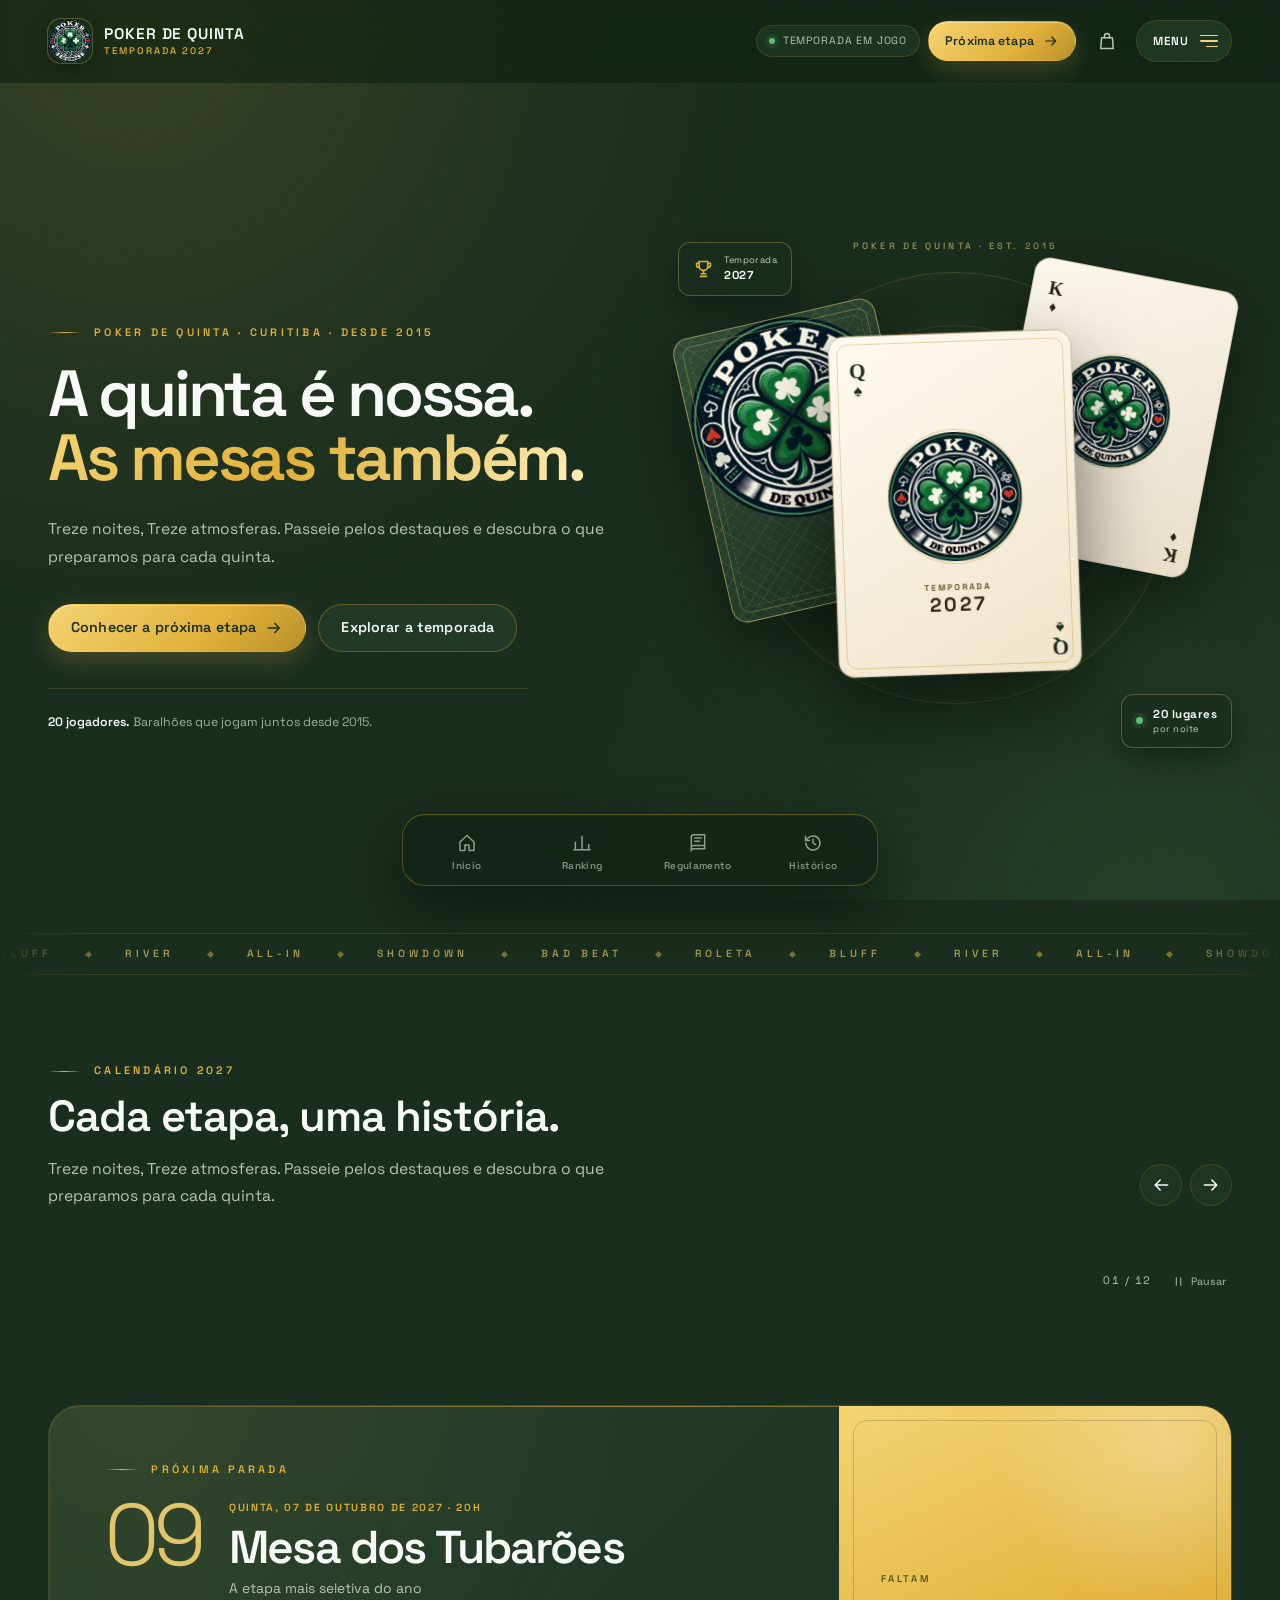
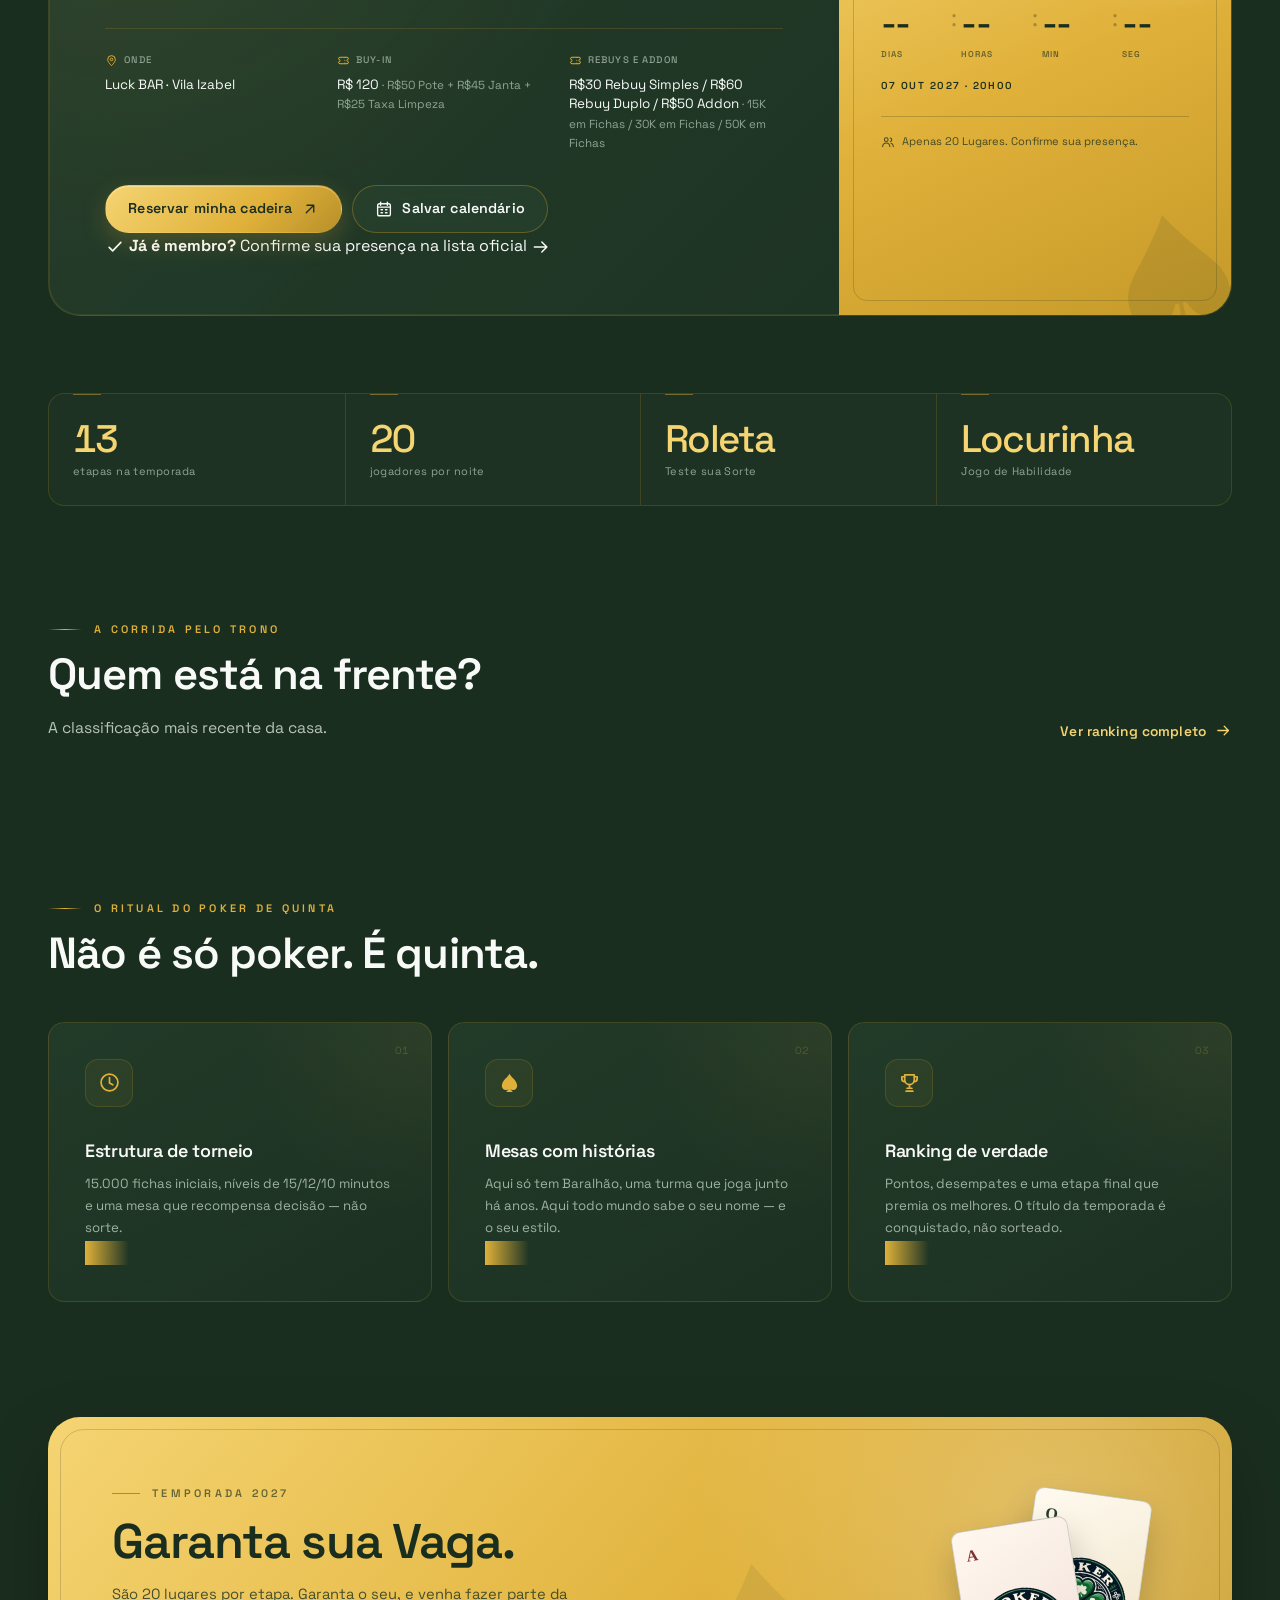
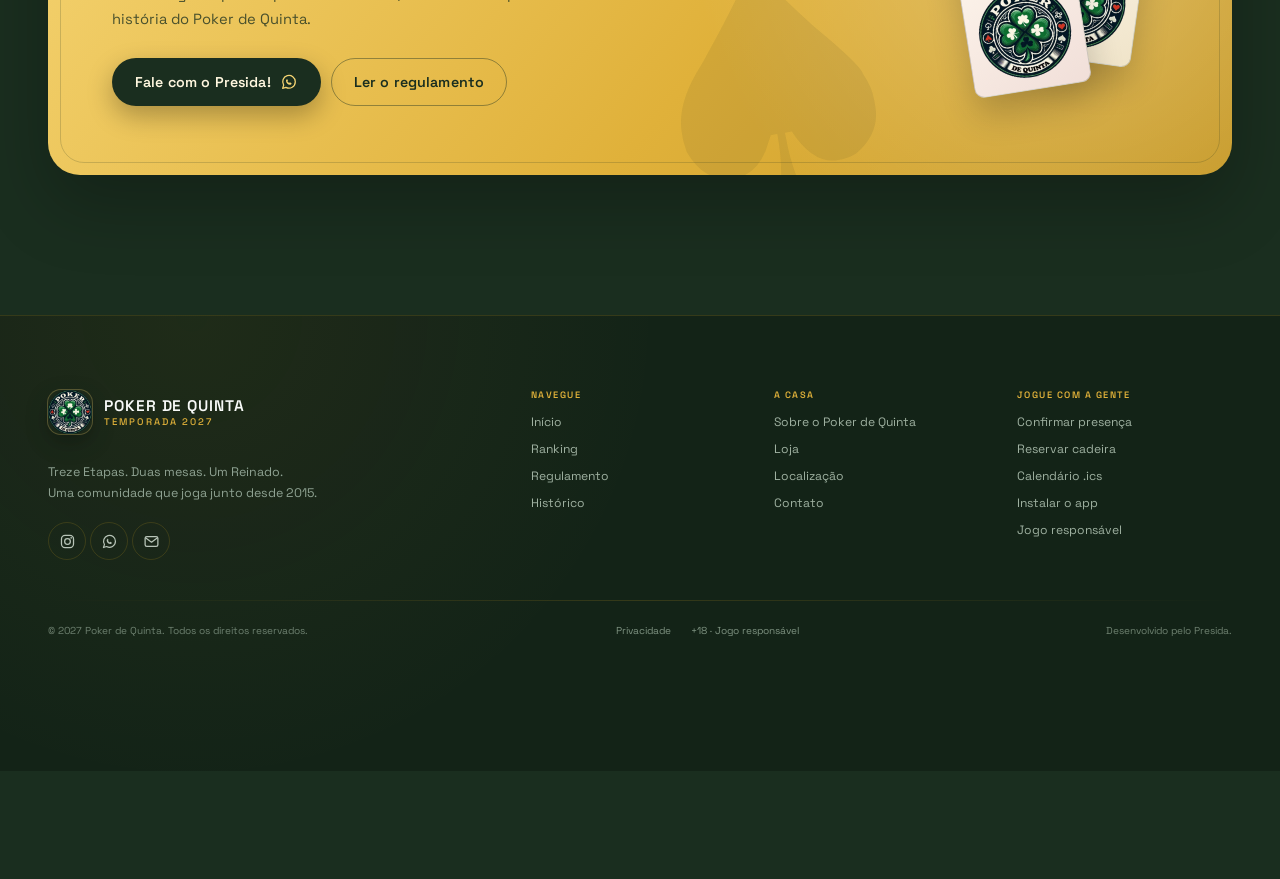
==== commit 02e722bc: "Add files via upload" ====
--- a/index.html
+++ b/index.html
@@ -1,2699 +1,1588 @@
-<!DOCTYPE html>
-<html lang="pt-BR">
+﻿<!DOCTYPE html>
+<html lang="pt-BR" class="no-js">
 <head>
-<meta charset="UTF-8">
-<meta name="viewport" content="width=device-width, initial-scale=1.0">
-<title>Ranking - Poker de Quinta</title>
-
-<style>
-/* ============================================
-   DESIGN SYSTEM — POKER DE QUINTA 2026
-   Baseado no DS 2027
-   ============================================ */
-@import url('https://fonts.googleapis.com/css2?family=Space+Grotesk:wght@300;400;500;600;700&display=swap');
-
-:root {
-  /* Cores do Design System */
-  --color-bg:              #1a2e1f;
-  --color-bg-elevated:     #223a28;
-  --color-surface:         #2a4531;
-  --color-surface-2:       #33503a;
-
-  --color-brand:           #e0b13a;
-  --color-brand-light:     #f5d472;
-  --color-brand-dark:      #b8902a;
-
-  --color-success:         #5fbf6f;
-  --color-success-soft:    rgba(95,191,111,0.20);
-  --color-danger:          #ff5a6a;
-  --color-danger-soft:     rgba(255,90,106,0.15);
-  --color-warning:         #ff8a3d;
-  --color-warning-soft:    rgba(255,138,61,0.20);
-  --color-info:            #5ba3ff;
-  --color-info-soft:       rgba(91,163,255,0.20);
-
-  --color-text:            #f8faf8;
-  --color-text-muted:      #b8c4b8;
-  --color-text-inverse:    #1a2e1f;
-
-  --color-border:          rgba(212,161,33,0.35);
-  --color-border-soft:     rgba(212,161,33,0.18);
-  --color-border-danger:   rgba(255,90,106,0.40);
-  --color-border-success:  rgba(95,191,111,0.45);
-
-  /* Gradientes */
-  --gradient-bg:
-    radial-gradient(circle at 10% 0%, rgba(224,177,58,0.10), transparent 45%),
-    radial-gradient(circle at 90% 100%, rgba(95,191,111,0.08), transparent 45%),
-    var(--color-bg);
-  --gradient-brand:   linear-gradient(135deg, var(--color-brand-light), var(--color-brand) 62%, var(--color-brand-dark));
-  --gradient-header:  linear-gradient(135deg, rgba(224,177,58,0.12), rgba(224,177,58,0.03));
-  --gradient-divider: linear-gradient(90deg, transparent, var(--color-brand), transparent);
-
-  /* Tipografia */
-  --font-family: 'Space Grotesk', system-ui, -apple-system, sans-serif;
-
-  /* Espaçamento */
-  --space-1: 4px;  --space-2: 8px;  --space-3: 12px;
-  --space-4: 16px; --space-5: 20px; --space-6: 24px;
-  --space-7: 28px; --space-8: 36px; --space-9: 48px;
-
-  /* Raios */
-  --radius-sm:   8px;
-  --radius-md:   10px;
-  --radius-lg:   12px;
-  --radius-xl:   14px;
-  --radius-2xl:  16px;
-  --radius-3xl:  20px;
-  --radius-pill: 9999px;
-
-  /* Sombras */
-  --shadow-sm:        0 2px 8px rgba(0,0,0,0.20);
-  --shadow-md:        0 10px 30px rgba(0,0,0,0.35);
-  --shadow-lg:        0 25px 70px rgba(0,0,0,0.50);
-  --shadow-gold:      0 8px 24px rgba(224,177,58,0.25);
-  --shadow-inset-gold: inset 0 0 0 1px rgba(224,177,58,0.10);
-
-  /* Transições */
-  --transition-fast:  150ms ease;
-  --transition-base:  200ms ease;
-  --transition-slow:  300ms ease;
-  --ease-out: cubic-bezier(0.22, 1, 0.36, 1);
-
-  /* Layout */
-  --container-max: 1400px;
-  --gutter: clamp(16px, 3vw, 32px);
-  --header-height: 82px;
-
-  /* ============ ALIASES (compatibilidade com HTML/JS existente) ============ */
-  --primary:        var(--color-brand);
-  --primary-dark:   var(--color-brand-dark);
-  --gold:           var(--color-brand-light);
-  --silver:         #c0c0c0;
-  --bronze:         #cd7f32;
-  --danger:         var(--color-danger);
-  --success:        var(--color-success);
-  --bg-dark:        var(--color-bg);
-  --bg-card:        var(--color-bg-elevated);
-  --bg-row:         var(--color-surface);
-  --bg-row-alt:     #1f3a28;
-  --border:         var(--color-border);
-  --border-light:   var(--color-border-soft);
-  --text:           var(--color-text);
-  --text-muted:     var(--color-text-muted);
-  --ko-color:       var(--color-danger);
-  --ko-color-dark:  #ff4757;
-  --ko-highlight:   var(--color-warning);
-  --crown-gold:     var(--color-brand-light);
-  --card-red:       var(--color-danger);
-  --glove-color:    var(--color-warning);
-  --champion-color: var(--color-brand-light);
-  --negative-color: var(--color-danger);
-}
-
-/* ============================================
-   BASE
-   ============================================ */
-*, *::before, *::after { box-sizing: border-box; margin: 0; padding: 0; }
-
-html {
-  -webkit-text-size-adjust: 100%;
-  scroll-behavior: smooth;
-}
-
-body {
-  min-width: 300px;
-  min-height: 100dvh;
-  font-family: var(--font-family);
-  font-size: 1rem;
-  line-height: 1.6;
-  color: var(--color-text);
-  background: var(--gradient-bg);
-  -webkit-font-smoothing: antialiased;
-  text-rendering: optimizeLegibility;
-  overflow-x: hidden;
-  padding-bottom: var(--space-8);
-}
-
-img, svg { display: block; max-width: 100%; }
-a { color: inherit; text-decoration: none; }
-button, input, select, textarea { font: inherit; color: inherit; }
-button { cursor: pointer; border: 0; background: none; padding: 0; }
-input, textarea, select { border-radius: 0; }
-table { border-collapse: collapse; width: 100%; }
-ul, ol { list-style: none; }
-
-:focus-visible {
-  outline: 2px solid var(--color-brand-light);
-  outline-offset: 2px;
-  border-radius: 4px;
-}
-
-/* ============================================
-   STATUS INDICATOR
-   ============================================ */
-.status-indicator {
-  position: fixed;
-  top: 12px;
-  right: 12px;
-  z-index: 1000;
-  padding: 7px 14px;
-  border-radius: var(--radius-pill);
-  border: 1px solid var(--color-border-soft);
-  background: rgba(26, 46, 31, 0.92);
-  backdrop-filter: blur(10px);
-  color: var(--color-text-muted);
-  font-size: 0.68rem;
-  font-weight: 500;
-  letter-spacing: 0.04em;
-  box-shadow: var(--shadow-sm);
-  transition: all var(--transition-base);
-}
-
-.status-indicator.connected {
-  background: rgba(95, 191, 111, 0.92);
-  border-color: var(--color-border-success);
-  color: #0f2a17;
-  font-weight: 600;
-}
-
-/* ============================================
-   LOGO
-   ============================================ */
-.logo-container {
-  display: flex;
-  justify-content: center;
-  padding: var(--space-5) var(--space-4);
-  background: linear-gradient(180deg, transparent 0%, rgba(34,58,40,0.35) 100%);
-  border-bottom: 1px solid var(--color-border-soft);
-}
-
-.logo-container img {
-  max-width: 210px;
-  height: auto;
-  filter: drop-shadow(0 10px 24px rgba(0,0,0,0.35));
-}
-
-/* ============================================
-   HEADER
-   ============================================ */
-.container {
-  width: min(calc(100% - var(--gutter) * 2), var(--container-max));
-  margin-inline: auto;
-}
-
-.header {
-  text-align: center;
-  padding: clamp(22px, 3vw, 36px) var(--space-4) clamp(16px, 2vw, 24px);
-}
-
-.header h1 {
-  font-family: var(--font-family);
-  font-size: clamp(1.5rem, 3.4vw, 2.4rem);
-  font-weight: 600;
-  letter-spacing: -0.02em;
-  line-height: 1.15;
-  color: var(--color-brand-light);
-  text-shadow: 0 0 24px rgba(224,177,58,0.25);
-  margin-bottom: var(--space-2);
-}
-
-.header .subtitle {
-  color: var(--color-text-muted);
-  font-size: 0.76rem;
-  font-weight: 400;
-  letter-spacing: 0.06em;
-  text-transform: uppercase;
-}
-
-/* ============================================
-   VIEW TOGGLE
-   ============================================ */
-.view-toggle {
-  display: flex;
-  justify-content: center;
-  gap: var(--space-2);
-  margin-bottom: var(--space-5);
-  flex-wrap: wrap;
-}
-
-.view-btn {
-  display: inline-flex;
-  align-items: center;
-  gap: 8px;
-  padding: 11px 22px;
-  min-height: 44px;
-  background: rgba(42, 69, 49, 0.55);
-  border: 1px solid var(--color-border-soft);
-  border-radius: var(--radius-pill);
-  color: var(--color-brand-light);
-  font-family: var(--font-family);
-  font-weight: 500;
-  font-size: 0.82rem;
-  letter-spacing: 0.02em;
-  cursor: pointer;
-  transition: all var(--transition-base);
-  backdrop-filter: blur(10px);
-}
-
-.view-btn:hover {
-  border-color: var(--color-border);
-  background: rgba(51, 80, 58, 0.75);
-  transform: translateY(-1px);
-}
-
-.view-btn.active {
-  background: var(--gradient-brand);
-  color: var(--color-text-inverse);
-  border-color: transparent;
-  font-weight: 600;
-  box-shadow: var(--shadow-gold);
-}
-
-.view-btn.ko { color: var(--color-danger); }
-.view-btn.ko:hover {
-  border-color: var(--color-border-danger);
-  background: rgba(255, 90, 106, 0.08);
-}
-.view-btn.ko.active {
-  background: linear-gradient(135deg, var(--color-danger), #ff8b96);
-  color: #1a0810;
-  box-shadow: 0 8px 24px rgba(255,90,106,0.28);
-}
-
-/* ============================================
-   RANKING SECTION (panel)
-   ============================================ */
-.ranking-section {
-  background: linear-gradient(160deg, rgba(42, 69, 49, 0.78), rgba(30, 51, 37, 0.82));
-  border: 1px solid var(--color-border-soft);
-  border-radius: var(--radius-3xl);
-  overflow: hidden;
-  margin-bottom: var(--space-4);
-  box-shadow: var(--shadow-inset-gold), var(--shadow-sm);
-}
-
-/* ============================================
-   SECTION HEADER
-   ============================================ */
-.section-header {
-  padding: var(--space-5) var(--space-6);
-  border-bottom: 1px solid var(--color-border-soft);
-  background: var(--gradient-header);
-}
-
-.section-header h2 {
-  display: flex;
-  align-items: center;
-  flex-wrap: wrap;
-  gap: 10px;
-  font-family: var(--font-family);
-  font-size: clamp(1rem, 1.8vw, 1.28rem);
-  font-weight: 600;
-  letter-spacing: -0.01em;
-  color: var(--color-brand-light);
-  line-height: 1.2;
-  margin-bottom: 6px;
-}
-
-.section-header.ko h2 { color: var(--color-danger); }
-
-.section-header > div:not(.legendas-especiais):not(:has(h2)) {
-  color: var(--color-text-muted);
-  font-size: 0.74rem;
-  letter-spacing: 0.02em;
-  margin-top: 4px;
-}
-
-/* ============================================
-   BADGES
-   ============================================ */
-.g10-badge {
-  display: inline-flex;
-  align-items: center;
-  gap: 5px;
-  padding: 5px 10px;
-  border-radius: var(--radius-pill);
-  background: rgba(224, 177, 58, 0.15);
-  border: 1px solid rgba(224, 177, 58, 0.35);
-  color: var(--color-brand-light);
-  font-size: 0.6rem;
-  font-weight: 600;
-  letter-spacing: 0.09em;
-  text-transform: uppercase;
-  line-height: 1;
-}
-
-.g10-badge.ko {
-  background: rgba(255, 90, 106, 0.15);
-  border-color: rgba(255, 90, 106, 0.35);
-  color: var(--color-danger);
-}
-
-/* ============================================
-   LEGENDAS
-   ============================================ */
-.legendas-especiais {
-  display: flex;
-  gap: 18px;
-  flex-wrap: wrap;
-  margin-top: var(--space-4);
-  padding-top: var(--space-3);
-  border-top: 1px solid var(--color-border-soft);
-}
-
-.legenda-item {
-  display: flex;
-  align-items: center;
-  gap: 7px;
-  color: var(--color-text-muted);
-  font-size: 0.7rem;
-  letter-spacing: 0.02em;
-}
-
-.legenda-icone {
-  font-size: 0.95rem;
-  line-height: 1;
-}
-
-.legenda-crown   { color: var(--color-brand-light); }
-.legenda-card    { color: var(--color-danger); }
-.legenda-trophy  { color: var(--color-brand); }
-.legenda-glove   { color: var(--color-warning); }
-
-/* ============================================
-   TABELA
-   ============================================ */
-.ranking-container {
-  overflow-x: auto;
-  scrollbar-width: thin;
-}
-
-.ranking-container::-webkit-scrollbar { height: 6px; }
-.ranking-container::-webkit-scrollbar-track { background: var(--color-bg); }
-.ranking-container::-webkit-scrollbar-thumb {
-  background: var(--color-brand-dark);
-  border-radius: var(--radius-pill);
-}
-
-.ranking-table {
-  width: 100%;
-  min-width: 720px;
-  border-collapse: separate;
-  border-spacing: 0;
-  font-size: 0.82rem;
-}
-
-.ranking-table thead {
-  position: sticky;
-  top: 0;
-  z-index: 10;
-  background: linear-gradient(180deg, #1a3d24 0%, #163020 100%);
-}
-
-.ranking-table.ko thead {
-  background: linear-gradient(180deg, #3d1a1f 0%, #301618 100%);
-}
-
-.ranking-table th {
-  padding: 12px 10px;
-  text-align: left;
-  font-family: var(--font-family);
-  font-weight: 500;
-  color: var(--color-text-muted);
-  font-size: 0.6rem;
-  letter-spacing: 0.12em;
-  text-transform: uppercase;
-  border-bottom: 1px solid var(--color-border-soft);
-  white-space: nowrap;
-}
-
-.ranking-table.ko th { color: rgba(255, 140, 150, 0.85); }
-
-.ranking-table th:first-child { padding-left: var(--space-5); }
-.ranking-table th:last-child  { padding-right: var(--space-5); }
-
-.ranking-table th:nth-child(n+5) {
-  text-align: center;
-  min-width: 34px;
-  padding: 12px 3px;
-  font-size: 0.58rem;
-  letter-spacing: 0.06em;
-}
-
-.ranking-table td {
-  padding: 9px 10px;
-  vertical-align: middle;
-  border-bottom: 1px solid rgba(212,161,33,0.07);
-}
-
-.ranking-table td:first-child { padding-left: var(--space-5); }
-.ranking-table td:last-child  { padding-right: var(--space-5); }
-
-.ranking-table tbody tr:last-child td { border-bottom: 0; }
-
-/* ============================================
-   ROWS / POSIÇÕES
-   ============================================ */
-.ranking-row {
-  transition: background-color var(--transition-fast);
-  height: 42px;
-}
-
-.ranking-row.top10:nth-child(odd)  { background: rgba(224,177,58,0.045); }
-.ranking-row.top10:nth-child(even) { background: rgba(224,177,58,0.03); }
-.ranking-row.top10:hover           { background: rgba(224,177,58,0.09); }
-
-.ranking-row.top10.ko:nth-child(odd)  { background: rgba(255,90,106,0.06); }
-.ranking-row.top10.ko:nth-child(even) { background: rgba(255,90,106,0.04); }
-.ranking-row.top10.ko:hover           { background: rgba(255,90,106,0.10); }
-
-.ranking-row.other:nth-child(odd)  { background: rgba(30,51,37,0.35); }
-.ranking-row.other:nth-child(even) { background: rgba(26,46,31,0.35); }
-.ranking-row.other:hover           { background: rgba(224,177,58,0.03); }
-.ranking-row.other.ko:hover        { background: rgba(255,90,106,0.04); }
-
-/* Posições 1-3 destacadas */
-.ranking-row.pos-1 {
-  background: linear-gradient(90deg, rgba(245,212,114,0.16) 0%, rgba(245,212,114,0.02) 100%) !important;
-  box-shadow: inset 3px 0 0 var(--color-brand-light);
-}
-.ranking-row.pos-2 {
-  background: linear-gradient(90deg, rgba(192,192,192,0.13) 0%, rgba(192,192,192,0.02) 100%) !important;
-  box-shadow: inset 3px 0 0 #c0c0c0;
-}
-.ranking-row.pos-3 {
-  background: linear-gradient(90deg, rgba(205,127,50,0.15) 0%, rgba(205,127,50,0.02) 100%) !important;
-  box-shadow: inset 3px 0 0 #cd7f32;
-}
-
-.ranking-row.pos-4, .ranking-row.pos-5,
-.ranking-row.pos-6, .ranking-row.pos-7,
-.ranking-row.pos-8, .ranking-row.pos-9,
-.ranking-row.pos-10 { box-shadow: inset 2px 0 0 rgba(224,177,58,0.20); }
-
-.ranking-row.pos-1:hover { background: linear-gradient(90deg, rgba(245,212,114,0.22) 0%, rgba(245,212,114,0.04) 100%) !important; }
-.ranking-row.pos-2:hover { background: linear-gradient(90deg, rgba(192,192,192,0.20) 0%, rgba(192,192,192,0.04) 100%) !important; }
-.ranking-row.pos-3:hover { background: linear-gradient(90deg, rgba(205,127,50,0.22) 0%, rgba(205,127,50,0.04) 100%) !important; }
-
-/* ============================================
-   RANK NUMBER
-   ============================================ */
-.rank-cell {
-  display: flex;
-  align-items: center;
-  gap: 8px;
-}
-
-.rank-number {
-  width: 30px;
-  height: 30px;
-  border-radius: 50%;
-  background: rgba(224,177,58,0.10);
-  color: var(--color-brand-light);
-  display: flex;
-  align-items: center;
-  justify-content: center;
-  font-family: var(--font-family);
-  font-size: 0.8rem;
-  font-weight: 600;
-  border: 1px solid var(--color-border-soft);
-  font-variant-numeric: tabular-nums;
-  transition: all var(--transition-fast);
-}
-
-.ranking-row.top10 .rank-number {
-  background: rgba(224,177,58,0.14);
-  border-color: rgba(224,177,58,0.28);
-}
-
-.ranking-row.top10.ko .rank-number {
-  background: rgba(255,90,106,0.14);
-  border-color: rgba(255,90,106,0.28);
-  color: var(--color-danger);
-}
-
-.ranking-row.pos-1 .rank-number {
-  background: var(--gradient-brand);
-  color: var(--color-text-inverse);
-  border-color: transparent;
-  box-shadow: 0 4px 12px rgba(224,177,58,0.35);
-}
-
-.ranking-row.pos-2 .rank-number {
-  background: linear-gradient(135deg, #d0dfd4, #8daa95);
-  color: #1a2e1f;
-  border-color: transparent;
-}
-
-.ranking-row.pos-3 .rank-number {
-  background: linear-gradient(135deg, #d4c3b3, #9d826d);
-  color: #1a2e1f;
-  border-color: transparent;
-}
-
-/* ============================================
-   PLAYER INFO
-   ============================================ */
-.player-info {
-  display: flex;
-  align-items: center;
-  gap: 10px;
-  position: relative;
-}
-
-.player-avatar {
-  width: 32px;
-  height: 32px;
-  border-radius: 50%;
-  object-fit: cover;
-  border: 2px solid var(--color-border-soft);
-  background: var(--color-bg);
-  flex: none;
-}
-
-.player-name {
-  font-weight: 500;
-  font-size: 0.85rem;
-  color: var(--color-text);
-  letter-spacing: 0.01em;
-}
-
-.player-icons {
-  display: flex;
-  align-items: center;
-  gap: 4px;
-  margin-left: 2px;
-}
-
-.player-icon {
-  font-size: 0.92rem;
-  line-height: 1;
-  display: inline-flex;
-  align-items: center;
-}
-
-.crown-icon {
-  filter: drop-shadow(0 0 4px rgba(245,212,114,0.5));
-  animation: crownGlow 2s ease-in-out infinite;
-}
-.card-icon { filter: drop-shadow(0 0 3px rgba(255,90,106,0.4)); }
-.trophy-icon {
-  filter: drop-shadow(0 0 4px rgba(224,177,58,0.5));
-  animation: trophyGlow 2s ease-in-out infinite;
-}
-.glove-icon { filter: drop-shadow(0 0 3px rgba(255,138,61,0.5)); }
-
-@keyframes crownGlow  { 0%,100%{opacity:1;} 50%{opacity:.65;} }
-@keyframes trophyGlow { 0%,100%{opacity:1;} 50%{opacity:.6;} }
-
-/* ============================================
-   PONTOS E DIFF
-   ============================================ */
-.points-cell { text-align: center; }
-
-.points-wrapper {
-  display: inline-flex;
-  align-items: center;
-  gap: 5px;
-  justify-content: center;
-}
-
-.points {
-  display: inline-block;
-  min-width: 66px;
-  padding: 5px 12px;
-  border-radius: var(--radius-pill);
-  background: rgba(224,177,58,0.10);
-  border: 1px solid rgba(224,177,58,0.22);
-  color: var(--color-brand-light);
-  font-family: var(--font-family);
-  font-size: 0.88rem;
-  font-weight: 600;
-  font-variant-numeric: tabular-nums;
-  text-align: center;
-  line-height: 1.2;
-}
-
-.points.negative {
-  color: var(--color-danger) !important;
-  background: rgba(255,90,106,0.12) !important;
-  border: 1px solid rgba(255,90,106,0.30) !important;
-}
-
-.points.pos-1 { background: rgba(245,212,114,0.20); border-color: rgba(245,212,114,0.42); color: var(--color-brand-light); }
-.points.pos-2 { background: rgba(192,192,192,0.18); border-color: rgba(192,192,192,0.38); color: #d8d8d8; }
-.points.pos-3 { background: rgba(205,127,50,0.20); border-color: rgba(205,127,50,0.40); color: #e5a86a; }
-
-.points.ko {
-  color: var(--color-danger);
-  background: rgba(255,90,106,0.10);
-  border: 1px solid rgba(255,90,106,0.24);
-}
-
-.points.ko.highlight {
-  color: var(--color-warning);
-  background: rgba(255,138,61,0.18);
-  border: 1px solid rgba(255,138,61,0.40);
-  font-weight: 700;
-}
-
-.points.ko.pos-1 { background: rgba(245,212,114,0.20); border-color: rgba(245,212,114,0.42); color: var(--color-brand-light); }
-.points.ko.pos-2 { background: rgba(192,192,192,0.18); border-color: rgba(192,192,192,0.38); color: #d8d8d8; }
-.points.ko.pos-3 { background: rgba(205,127,50,0.20); border-color: rgba(205,127,50,0.40); color: #e5a86a; }
-
-.ranking-row.top10 .points:not(.pos-1):not(.pos-2):not(.pos-3):not(.negative) {
-  background: rgba(224,177,58,0.14);
-  border-color: rgba(224,177,58,0.28);
-}
-
-.ranking-row.top10.ko .points.ko:not(.pos-1):not(.pos-2):not(.pos-3) {
-  background: rgba(255,90,106,0.14);
-  border-color: rgba(255,90,106,0.28);
-}
-
-/* Negative alert icon */
-.negative-icon {
-  display: inline-flex;
-  align-items: center;
-  flex-shrink: 0;
-  filter: drop-shadow(0 0 4px rgba(255,90,106,0.5));
-  animation: negativeAlert 1.8s ease-in-out infinite;
-}
-
-@keyframes negativeAlert {
-  0%,100% { opacity: 1; transform: scale(1); }
-  50%     { opacity: .65; transform: scale(.92); }
-}
-
-/* Diff */
-.diff-cell { text-align: center; }
-
-.diff {
-  display: inline-block;
-  padding: 4px 9px;
-  border-radius: var(--radius-pill);
-  background: rgba(255,90,106,0.10);
-  border: 1px solid rgba(255,90,106,0.22);
-  color: var(--color-danger);
-  font-size: 0.7rem;
-  font-weight: 600;
-  font-variant-numeric: tabular-nums;
-}
-
-.diff.leader {
-  color: var(--color-success);
-  background: var(--color-success-soft);
-  border-color: var(--color-border-success);
-}
-
-/* ============================================
-   ETAPA PILLS
-   ============================================ */
-.etapa-pill {
-  display: inline-flex;
-  align-items: center;
-  justify-content: center;
-  gap: 3px;
-  min-width: 30px;
-  padding: 3px 7px;
-  border-radius: var(--radius-sm);
-  background: rgba(15,30,20,0.35);
-  border: 1px solid var(--color-border-soft);
-  color: var(--color-text-muted);
-  font-size: 0.68rem;
-  font-weight: 500;
-  line-height: 1.3;
-  white-space: nowrap;
-  font-variant-numeric: tabular-nums;
-}
-
-.etapa-pill.present {
-  background: rgba(95,191,111,0.16);
-  color: var(--color-success);
-  border-color: rgba(95,191,111,0.30);
-}
-
-.etapa-pill.negative-score {
-  background: rgba(255,90,106,0.16);
-  color: var(--color-danger);
-  border-color: rgba(255,90,106,0.30);
-  font-weight: 600;
-}
-
-.etapa-pill.absent {
-  background: rgba(255,90,106,0.08);
-  color: var(--color-danger);
-  border-color: rgba(255,90,106,0.18);
-}
-
-.etapa-pill.empty {
-  opacity: 0.25;
-  background: transparent;
-  border-color: rgba(212,161,33,0.06);
-}
-
-.etapa-pill.present.ko {
-  background: rgba(255,90,106,0.16);
-  color: #ffb0b8;
-  border-color: rgba(255,90,106,0.32);
-}
-
-.etapa-pill.present.ko.highlight {
-  background: rgba(255,138,61,0.22);
-  color: var(--color-warning);
-  border-color: rgba(255,138,61,0.45);
-  font-weight: 700;
-}
-
-.etapa-pill.zero-ko {
-  background: rgba(255,90,106,0.05);
-  color: var(--color-text-muted);
-  border-color: rgba(255,90,106,0.10);
-}
-
-/* ============================================
-   ADMIN TOGGLE (floating)
-   ============================================ */
-.admin-toggle-btn {
-  position: fixed;
-  bottom: 20px;
-  right: 20px;
-  width: 44px;
-  height: 44px;
-  border-radius: 50%;
-  background: rgba(224,177,58,0.05);
-  border: 1px solid rgba(224,177,58,0.12);
-  color: rgba(224,177,58,0.35);
-  font-size: 1rem;
-  z-index: 999;
-  display: flex;
-  align-items: center;
-  justify-content: center;
-  cursor: pointer;
-  opacity: 0.5;
-  backdrop-filter: blur(10px);
-  transition: all var(--transition-slow);
-}
-
-.admin-toggle-btn:hover {
-  opacity: 1;
-  background: rgba(224,177,58,0.16);
-  border-color: rgba(224,177,58,0.30);
-  color: var(--color-brand-light);
-  transform: scale(1.06);
-}
-
-.admin-toggle-btn.active {
-  background: linear-gradient(135deg, var(--color-success), #4a9e58);
-  border-color: transparent;
-  color: white;
-  opacity: 1;
-  box-shadow: 0 8px 24px rgba(95,191,111,0.30);
-}
-
-/* ============================================
-   MODAL
-   ============================================ */
-.modal {
-  display: none;
-  position: fixed;
-  inset: 0;
-  z-index: 2000;
-  background: rgba(3, 8, 5, 0.72);
-  backdrop-filter: blur(6px);
-  justify-content: center;
-  align-items: center;
-  padding: var(--space-4);
-}
-
-.modal.active { display: flex; }
-
-.modal-content {
-  width: 100%;
-  max-width: 360px;
-  padding: var(--space-6);
-  background:
-    radial-gradient(circle at 100% 0%, rgba(224,177,58,0.09), transparent 35%),
-    linear-gradient(160deg, var(--color-bg-elevated), #172b1e);
-  border: 1px solid var(--color-border);
-  border-radius: var(--radius-3xl);
-  box-shadow: var(--shadow-lg);
-  animation: modalSlideIn 0.24s var(--ease-out);
-}
-
-@keyframes modalSlideIn {
-  from { opacity: 0; transform: translateY(-12px) scale(.98); }
-  to   { opacity: 1; transform: translateY(0) scale(1); }
-}
-
-.modal-content h2 {
-  color: var(--color-danger) !important;
-  font-size: 1.05rem;
-  font-weight: 600;
-  letter-spacing: -0.01em;
-  margin-bottom: 6px;
-  display: flex;
-  align-items: center;
-  gap: 8px;
-}
-
-.modal-content p {
-  color: var(--color-text-muted);
-  font-size: 0.78rem;
-  line-height: 1.55;
-  margin-bottom: var(--space-4);
-}
-
-.modal-buttons {
-  display: flex;
-  gap: var(--space-2);
-  margin-top: var(--space-4);
-}
-
-/* ============================================
-   FORM GROUPS (geral)
-   ============================================ */
-.form-group {
-  display: flex;
-  flex-direction: column;
-  gap: 6px;
-  margin-bottom: var(--space-3);
-}
-
-.form-group label {
-  color: var(--color-brand);
-  font-size: 0.7rem;
-  font-weight: 500;
-  letter-spacing: 0.02em;
-}
-
-.form-group input,
-.form-group select,
-.form-group textarea {
-  width: 100%;
-  padding: 11px 13px;
-  background: rgba(15,30,20,0.4);
-  border: 1px solid var(--color-border-soft);
-  border-radius: var(--radius-md);
-  color: var(--color-text);
-  font-size: 0.85rem;
-  transition: all var(--transition-fast);
-}
-
-.form-group input::placeholder,
-.form-group textarea::placeholder { color: rgba(184,196,184,0.4); }
-
-.form-group input:focus,
-.form-group select:focus,
-.form-group textarea:focus {
-  outline: none;
-  border-color: var(--color-brand);
-  background: rgba(15,30,20,0.55);
-}
-
-/* ============================================
-   ADMIN SECTION
-   ============================================ */
-.admin-section {
-  background: linear-gradient(160deg, rgba(42, 69, 49, 0.78), rgba(30, 51, 37, 0.82));
-  border: 1px solid var(--color-border-soft);
-  border-radius: var(--radius-3xl);
-  overflow: hidden;
-  margin-bottom: var(--space-4);
-  box-shadow: var(--shadow-inset-gold), var(--shadow-sm);
-}
-
-.admin-header {
-  padding: var(--space-5) var(--space-6);
-  border-bottom: 1px solid var(--color-border-soft);
-  background: linear-gradient(135deg, rgba(255,90,106,0.10), rgba(255,90,106,0.02));
-}
-
-.admin-header h2 {
-  display: flex;
-  align-items: center;
-  gap: 8px;
-  font-family: var(--font-family);
-  font-size: clamp(1rem, 1.8vw, 1.28rem);
-  font-weight: 600;
-  letter-spacing: -0.01em;
-  color: var(--color-danger);
-  line-height: 1.2;
-  margin-bottom: 4px;
-}
-
-.admin-header > div:not(:has(h2)) {
-  color: var(--color-text-muted);
-  font-size: 0.72rem;
-  line-height: 1.5;
-}
-
-/* Admin KO toggle */
-.admin-ko-toggle {
-  display: flex;
-  justify-content: center;
-  gap: var(--space-2);
-  margin-bottom: var(--space-4);
-  padding: var(--space-3);
-  background: rgba(30, 51, 37, 0.55);
-  border: 1px solid var(--color-border-soft);
-  border-radius: var(--radius-xl);
-  flex-wrap: wrap;
-}
-
-.admin-ko-toggle-btn {
-  display: inline-flex;
-  align-items: center;
-  gap: 8px;
-  padding: 10px 18px;
-  min-height: 42px;
-  background: rgba(42, 69, 49, 0.55);
-  border: 1px solid var(--color-border-soft);
-  border-radius: var(--radius-pill);
-  color: var(--color-text-muted);
-  font-weight: 500;
-  font-size: 0.8rem;
-  cursor: pointer;
-  transition: all var(--transition-base);
-}
-
-.admin-ko-toggle-btn:hover {
-  border-color: var(--color-border);
-  color: var(--color-text);
-}
-
-.admin-ko-toggle-btn.active {
-  background: var(--gradient-brand);
-  color: var(--color-text-inverse);
-  border-color: transparent;
-  font-weight: 600;
-  box-shadow: var(--shadow-gold);
-}
-
-.admin-ko-toggle-btn.ko { color: var(--color-danger); }
-.admin-ko-toggle-btn.ko:hover { border-color: var(--color-border-danger); }
-.admin-ko-toggle-btn.ko.active {
-  background: linear-gradient(135deg, var(--color-danger), #ff8b96);
-  color: #1a0810;
-  box-shadow: 0 8px 24px rgba(255,90,106,0.28);
-}
-
-/* ============================================
-   CONFIG ESPECIAL
-   ============================================ */
-.config-especial {
-  background: linear-gradient(160deg, rgba(42, 69, 49, 0.65), rgba(30, 51, 37, 0.70));
-  border: 1px solid var(--color-border-soft);
-  border-radius: var(--radius-3xl);
-  padding: var(--space-5);
-  margin-bottom: var(--space-4);
-  box-shadow: var(--shadow-inset-gold);
-}
-
-.config-especial > h3 {
-  display: flex;
-  align-items: center;
-  gap: 8px;
-  font-family: var(--font-family);
-  font-size: 1.05rem;
-  font-weight: 600;
-  color: var(--color-brand-light);
-  letter-spacing: 0.02em;
-  margin-bottom: var(--space-4);
-}
-
-.config-especial .config-container {
-  display: grid;
-  grid-template-columns: 1fr 1fr;
-  gap: var(--space-4);
-}
-
-.config-item {
-  background: rgba(15,30,20,0.35);
-  padding: var(--space-4);
-  border-radius: var(--radius-xl);
-  border: 1px solid var(--color-border-soft);
-  transition: border-color var(--transition-fast);
-}
-
-.config-item:hover { border-color: var(--color-border); }
-
-.config-item h4 {
-  display: flex;
-  align-items: center;
-  gap: 6px;
-  font-size: 0.82rem;
-  font-weight: 600;
-  color: var(--color-brand-light);
-  margin-bottom: var(--space-3);
-  letter-spacing: 0.02em;
-}
-
-.config-item.crown h4   { color: var(--color-brand-light); }
-.config-item.card h4    { color: var(--color-danger); }
-.config-item.trophy h4  { color: var(--color-brand); }
-
-/* ============================================
-   PLAYER SELECT
-   ============================================ */
-.player-select-container {
-  display: flex;
-  flex-direction: column;
-  gap: 8px;
-}
-
-.player-select {
-  width: 100%;
-  padding: 10px 12px;
-  background: rgba(15,30,20,0.4);
-  border: 1px solid var(--color-border-soft);
-  border-radius: var(--radius-md);
-  color: var(--color-text);
-  font-size: 0.82rem;
-  cursor: pointer;
-  transition: border-color var(--transition-fast);
-}
-
-.player-select:focus { outline: none; border-color: var(--color-brand); }
-.player-select.crown:focus  { border-color: var(--color-brand-light); }
-.player-select.card:focus   { border-color: var(--color-danger); }
-.player-select.trophy:focus { border-color: var(--color-brand); }
-
-/* ============================================
-   SAVE CONFIG BUTTON
-   ============================================ */
-.save-config-btn {
-  display: flex;
-  align-items: center;
-  justify-content: center;
-  gap: 7px;
-  width: 100%;
-  padding: 10px;
-  min-height: 40px;
-  background: var(--gradient-brand);
-  border: none;
-  border-radius: var(--radius-pill);
-  color: var(--color-text-inverse);
-  font-weight: 600;
-  font-size: 0.76rem;
-  cursor: pointer;
-  transition: all var(--transition-base);
-  box-shadow: 0 6px 18px rgba(224,177,58,0.22);
-}
-
-.save-config-btn:hover {
-  transform: translateY(-1px);
-  box-shadow: 0 9px 24px rgba(224,177,58,0.32);
-}
-
-.save-config-btn.crown {
-  background: linear-gradient(135deg, var(--color-brand-light), var(--color-brand));
-}
-.save-config-btn.card {
-  background: linear-gradient(135deg, var(--color-danger), #ff8b96);
-  color: #1a0810;
-}
-.save-config-btn.trophy {
-  background: linear-gradient(135deg, var(--color-brand-light), var(--color-brand-dark));
-}
-
-/* ============================================
-   POINTS SYSTEM (inputs)
-   ============================================ */
-.points-system {
-  display: grid;
-  gap: var(--space-4);
-  padding: var(--space-5) var(--space-6);
-}
-
-.stage-selector {
-  display: flex;
-  gap: 6px;
-  flex-wrap: wrap;
-  justify-content: center;
-}
-
-.stage-btn {
-  min-width: 58px;
-  padding: 8px 12px;
-  background: rgba(42, 69, 49, 0.55);
-  border: 1px solid var(--color-border-soft);
-  border-radius: var(--radius-pill);
-  color: var(--color-text-muted);
-  font-size: 0.74rem;
-  font-weight: 500;
-  cursor: pointer;
-  text-align: center;
-  transition: all var(--transition-fast);
-}
-
-.stage-btn:hover {
-  border-color: var(--color-border);
-  color: var(--color-text);
-  background: rgba(51, 80, 58, 0.75);
-}
-
-.stage-btn.active {
-  background: var(--gradient-brand);
-  color: var(--color-text-inverse);
-  border-color: transparent;
-  font-weight: 600;
-  box-shadow: var(--shadow-gold);
-}
-
-.stage-btn.ko { color: var(--color-danger); }
-.stage-btn.ko:hover { border-color: var(--color-border-danger); }
-.stage-btn.ko.active {
-  background: linear-gradient(135deg, var(--color-danger), #ff8b96);
-  color: #1a0810;
-  box-shadow: 0 8px 24px rgba(255,90,106,0.28);
-}
-
-.etapa-atual {
-  text-align: center;
-  padding: var(--space-3);
-  background: rgba(15,30,20,0.35);
-  border: 1px solid var(--color-border-soft);
-  border-radius: var(--radius-md);
-}
-
-.etapa-atual > div:first-child {
-  font-size: 0.88rem;
-  font-weight: 600;
-  color: var(--color-brand-light);
-  letter-spacing: 0.04em;
-}
-
-.etapa-atual .numero { font-size: 1rem; margin: 0 4px; }
-
-.etapa-atual > div:last-child {
-  color: var(--color-text-muted);
-  font-size: 0.7rem;
-  margin-top: 4px;
-}
-
-.etapa-atual.ko > div:first-child { color: var(--color-danger); }
-
-/* ============================================
-   PLAYERS POINTS LIST
-   ============================================ */
-.players-points-list {
-  margin-top: var(--space-2);
-  border: 1px solid var(--color-border-soft);
-  border-radius: var(--radius-lg);
-  overflow: hidden;
-}
-
-.points-list-header {
-  display: grid;
-  grid-template-columns: 2fr 1fr;
-  gap: 12px;
-  padding: 11px 16px;
-  background: rgba(15,30,20,0.5);
-  border-bottom: 1px solid var(--color-border-soft);
-  color: var(--color-brand);
-  font-size: 0.6rem;
-  font-weight: 600;
-  letter-spacing: 0.12em;
-  text-transform: uppercase;
-}
-
-.points-list-header.ko { color: var(--color-danger); }
-
-.points-list-items {
-  max-height: 480px;
-  overflow-y: auto;
-}
-
-.points-list-items::-webkit-scrollbar { width: 5px; }
-.points-list-items::-webkit-scrollbar-thumb {
-  background: var(--color-brand-dark);
-  border-radius: var(--radius-pill);
-}
-
-.point-item {
-  display: grid;
-  grid-template-columns: 2fr 1fr;
-  gap: 12px;
-  padding: 10px 16px;
-  align-items: center;
-  border-bottom: 1px solid rgba(212,161,33,0.06);
-  transition: background-color var(--transition-fast);
-}
-
-.point-item:last-child { border-bottom: 0; }
-.point-item:nth-child(odd)  { background: rgba(30,51,37,0.30); }
-.point-item:nth-child(even) { background: rgba(26,46,31,0.30); }
-.point-item:hover           { background: rgba(224,177,58,0.04); }
-.point-item.ko:hover        { background: rgba(255,90,106,0.04); }
-
-.player-info-admin {
-  display: flex;
-  align-items: center;
-  gap: 10px;
-  min-width: 0;
-}
-
-.player-info-admin .player-avatar {
-  width: 30px;
-  height: 30px;
-}
-
-.player-info-admin > div:last-child {
-  font-weight: 500;
-  font-size: 0.8rem;
-  color: var(--color-text);
-  white-space: nowrap;
-  overflow: hidden;
-  text-overflow: ellipsis;
-}
-
-.points-input-admin {
-  display: flex;
-  align-items: center;
-  gap: 6px;
-  justify-content: flex-end;
-}
-
-.points-input-admin input {
-  width: 88px;
-  padding: 8px 10px;
-  background: rgba(15,30,20,0.4);
-  border: 1px solid var(--color-border-soft);
-  border-radius: var(--radius-md);
-  color: var(--color-text);
-  font-size: 0.82rem;
-  font-weight: 500;
-  text-align: center;
-  font-variant-numeric: tabular-nums;
-  transition: all var(--transition-fast);
-}
-
-.points-input-admin input:focus {
-  outline: none;
-  border-color: var(--color-brand);
-  background: rgba(15,30,20,0.55);
-}
-
-.points-input-admin input.negative-value {
-  color: var(--color-danger);
-  border-color: rgba(255,90,106,0.45);
-  background: rgba(255,90,106,0.06);
-}
-
-.points-input-admin input.NJ {
-  color: var(--color-danger);
-  border-color: var(--color-danger);
-  font-weight: 700;
-}
-
-.points-input-admin.ko input:focus {
-  border-color: var(--color-danger);
-}
-
-/* ============================================
-   QUICK ACTIONS
-   ============================================ */
-.quick-actions {
-  display: flex;
-  gap: 4px;
-}
-
-.quick-action-btn {
-  padding: 5px 9px;
-  background: rgba(15,30,20,0.4);
-  border: 1px solid var(--color-border-soft);
-  border-radius: var(--radius-sm);
-  color: var(--color-text-muted);
-  font-size: 0.68rem;
-  font-weight: 600;
-  letter-spacing: 0.04em;
-  cursor: pointer;
-  transition: all var(--transition-fast);
-}
-
-.quick-action-btn:hover {
-  color: var(--color-text-inverse);
-  background: var(--color-brand);
-  border-color: transparent;
-}
-
-.quick-action-btn.ko:hover {
-  background: var(--color-danger);
-  color: #1a0810;
-}
-
-/* ============================================
-   ADMIN ACTIONS
-   ============================================ */
-.admin-actions {
-  display: flex;
-  gap: var(--space-3);
-  justify-content: center;
-  margin-top: var(--space-4);
-  padding: var(--space-3);
-  background: rgba(15,30,20,0.3);
-  border-radius: var(--radius-lg);
-  border: 1px solid var(--color-border-soft);
-  flex-wrap: wrap;
-}
-
-.admin-btn {
-  display: inline-flex;
-  align-items: center;
-  justify-content: center;
-  gap: 7px;
-  min-width: 140px;
-  min-height: 42px;
-  padding: 10px 18px;
-  border: none;
-  border-radius: var(--radius-pill);
-  font-family: var(--font-family);
-  font-weight: 600;
-  font-size: 0.78rem;
-  letter-spacing: 0.02em;
-  cursor: pointer;
-  transition: all var(--transition-base);
-}
-
-.save-btn {
-  background: var(--gradient-brand);
-  color: var(--color-text-inverse);
-  box-shadow: 0 6px 18px rgba(224,177,58,0.22);
-}
-.save-btn:hover {
-  transform: translateY(-1px);
-  box-shadow: 0 9px 24px rgba(224,177,58,0.35);
-}
-
-.save-btn.ko {
-  background: linear-gradient(135deg, var(--color-danger), #ff8b96);
-  color: #1a0810;
-  box-shadow: 0 6px 18px rgba(255,90,106,0.22);
-}
-.save-btn.ko:hover {
-  box-shadow: 0 9px 24px rgba(255,90,106,0.35);
-}
-
-.clear-btn {
-  background: rgba(255,90,106,0.12);
-  color: var(--color-danger);
-  border: 1px solid rgba(255,90,106,0.30);
-}
-.clear-btn:hover {
-  background: rgba(255,90,106,0.20);
-  border-color: var(--color-danger);
-}
-
-/* ============================================
-   PLAYERS MANAGEMENT
-   ============================================ */
-.players-management {
-  background: linear-gradient(160deg, rgba(42, 69, 49, 0.65), rgba(30, 51, 37, 0.70));
-  border: 1px solid var(--color-border-soft);
-  border-radius: var(--radius-3xl);
-  padding: var(--space-5);
-  margin-top: var(--space-4);
-  box-shadow: var(--shadow-inset-gold);
-}
-
-.players-management > h3 {
-  display: flex;
-  align-items: center;
-  gap: 8px;
-  color: var(--color-brand-light) !important;
-  font-family: var(--font-family) !important;
-  font-size: 1.05rem !important;
-  font-weight: 600;
-  letter-spacing: 0.02em;
-  margin-bottom: var(--space-4) !important;
-}
-
-.add-player-form {
-  display: grid;
-  grid-template-columns: 1fr 1fr auto;
-  gap: var(--space-3);
-  padding: var(--space-4);
-  background: rgba(15,30,20,0.35);
-  border: 1px solid var(--color-border-soft);
-  border-radius: var(--radius-xl);
-  margin-bottom: var(--space-4);
-}
-
-.add-player-form .form-group { margin-bottom: 0; }
-
-#listaJogadoresAdmin > div > div {
-  transition: border-color var(--transition-fast) !important;
-}
-#listaJogadoresAdmin > div > div:hover {
-  border-color: var(--color-border) !important;
-}
-
-/* ============================================
-   EXPORT BTN
-   ============================================ */
-.export-btn {
-  margin-top: var(--space-5);
-  text-align: center;
-}
-
-.export-btn .admin-btn {
-  max-width: 260px;
-  margin: 0 auto;
-}
-
-/* ============================================
-   RESPONSIVE
-   ============================================ */
-@media (max-width: 900px) {
-  :root { --gutter: 14px; }
-  .header h1 { font-size: clamp(1.3rem, 4vw, 1.9rem); }
-  .ranking-table { font-size: 0.78rem; min-width: 680px; }
-  .ranking-table th:nth-child(n+5) { min-width: 30px; font-size: 0.55rem; }
-  .etapa-pill { min-width: 26px; font-size: 0.62rem; padding: 2px 5px; }
-  .player-name { font-size: 0.8rem; }
-  .config-especial .config-container { grid-template-columns: 1fr; }
-  .config-item.trophy { grid-column: auto !important; }
-}
-
-@media (max-width: 720px) {
-  :root { --gutter: 12px; }
-  body { padding-bottom: var(--space-6); }
-  .logo-container img { max-width: 160px; }
-  .header { padding: var(--space-4) var(--space-2) var(--space-3); }
-  .header h1 { font-size: 1.35rem; }
-  .header .subtitle { font-size: 0.66rem; }
-  .view-btn { padding: 9px 16px; font-size: 0.74rem; min-height: 38px; }
-  .section-header { padding: var(--space-4); }
-  .section-header h2 { font-size: 0.95rem; }
-  .legendas-especiais { gap: 10px; padding: 8px var(--space-4); }
-  .legenda-item { font-size: 0.63rem; }
-  .ranking-table { min-width: 640px; }
-  .ranking-table th { padding: 10px 8px; }
-  .ranking-table td { padding: 8px 8px; }
-  .ranking-table th:first-child,
-  .ranking-table td:first-child { padding-left: var(--space-4); }
-  .ranking-table th:last-child,
-  .ranking-table td:last-child { padding-right: var(--space-4); }
-  .rank-number { width: 26px; height: 26px; font-size: 0.72rem; }
-  .player-avatar { width: 28px; height: 28px; }
-  .points { min-width: 58px; padding: 4px 9px; font-size: 0.8rem; }
-  .points-system { padding: var(--space-4); }
-  .point-item { padding: 9px 12px; }
-  .points-input-admin input { width: 72px; padding: 7px 8px; }
-  .admin-btn { min-width: 120px; font-size: 0.74rem; min-height: 40px; padding: 9px 14px; }
-  .add-player-form { grid-template-columns: 1fr; }
-  .admin-actions { flex-direction: column; }
-  .admin-actions .admin-btn { width: 100%; }
-  .stage-selector { display: grid; grid-template-columns: repeat(4, 1fr); gap: 5px; }
-  .stage-btn { min-width: auto; padding: 7px 6px; font-size: 0.7rem; }
-  .modal-content { padding: var(--space-5); }
-  .modal-buttons { flex-direction: column-reverse; }
-  .modal-buttons .admin-btn { width: 100%; }
-  .admin-toggle-btn { width: 40px; height: 40px; bottom: 14px; right: 14px; font-size: 0.9rem; }
-  .config-especial { padding: var(--space-4); }
-  .players-management { padding: var(--space-4); }
-  .points-list-header { padding: 9px 12px; }
-}
-
-@media (max-width: 460px) {
-  .header h1 { font-size: 1.15rem; letter-spacing: -0.015em; }
-  .view-toggle { gap: 6px; }
-  .view-btn { padding: 8px 14px; font-size: 0.7rem; }
-  .ranking-table { min-width: 600px; }
-  .etapa-pill { min-width: 24px; font-size: 0.58rem; padding: 2px 4px; }
-  .player-avatar { width: 26px; height: 26px; border-width: 1.5px; }
-  .rank-number { width: 24px; height: 24px; font-size: 0.68rem; }
-  .points { min-width: 52px; padding: 3px 8px; font-size: 0.76rem; }
-  .diff { padding: 3px 7px; font-size: 0.64rem; }
-  .stage-selector { grid-template-columns: repeat(4, 1fr); }
-}
-
-/* ============================================
-   ACESSIBILIDADE
-   ============================================ */
-@media (prefers-reduced-motion: reduce) {
-  *, *::before, *::after {
-    animation-duration: 0.01ms !important;
-    animation-iteration-count: 1 !important;
-    transition-duration: 0.01ms !important;
-  }
-}
-
-@media (hover: none) {
-  .view-btn:hover,
-  .admin-btn:hover,
-  .save-config-btn:hover,
-  .admin-toggle-btn:hover { transform: none; }
-}
-</style>
+  <meta charset="UTF-8">
+  <meta name="viewport" content="width=device-width, initial-scale=1, viewport-fit=cover">
+  <meta name="theme-color" content="#1a2e1f">
+  <meta name="color-scheme" content="dark">
+  <meta name="format-detection" content="telephone=no">
+
+  <title>Poker de Quinta — Temporada 2027</title>
+  <meta name="description" content="Treze etapas, Inúmeros jogadores e um reinado. Conheça o Poker de Quinta — O Home Game mais amado da cidade que acontece toda última quinta do mês.">
+  <meta name="author" content="Poker de Quinta">
+  <meta name="robots" content="index, follow">
+
+  <meta property="og:type" content="website">
+  <meta property="og:locale" content="pt_BR">
+  <meta property="og:url" content="https://pokerdequinta.github.io/">
+  <meta property="og:site_name" content="Poker de Quinta">
+  <meta property="og:title" content="Poker de Quinta — Temporada 2027">
+  <meta property="og:description" content="Treze etapas. Duas Mesas. Um reinado. A Temporada 2027 do Poker de Quinta está em jogo.">
+  <meta property="og:image" content="https://pokerdequinta.github.io/assets/img/og-pdq.png">
+  <meta property="og:image:type" content="image/png">
+  <meta property="og:image:width" content="1200">
+  <meta property="og:image:height" content="630">
+  <meta property="og:image:alt" content="Logo oficial do Poker de Quinta — POKER DE QUINTA, Temporada 2027.">
+  <meta name="twitter:card" content="summary_large_image">
+  <meta name="twitter:title" content="Poker de Quinta — Temporada 2027">
+  <meta name="twitter:description" content="Treze etapas. Duas Mesas. Um reinado.">
+  <meta name="twitter:image" content="https://pokerdequinta.github.io/assets/img/og-pdq.png">
+  <meta name="twitter:image:alt" content="Logo oficial do Poker de Quinta — Temporada 2027.">
+
+  <link rel="icon" href="assets/icons/favicon-32.png" sizes="32x32" type="image/png">
+  <link rel="icon" href="assets/icons/favicon-16.png" sizes="16x16" type="image/png">
+  <link rel="icon" href="assets/icons/favicon.ico" sizes="any">
+  <link rel="icon" href="logo%20pdq.png" type="image/png">
+  <link rel="apple-touch-icon" href="assets/icons/apple-touch-icon.png">
+  <link rel="manifest" href="manifest.webmanifest">
+  <link rel="canonical" href="https://pokerdequinta.github.io/">
+  <meta name="mobile-web-app-capable" content="yes">
+  <meta name="apple-mobile-web-app-capable" content="yes">
+  <meta name="apple-mobile-web-app-status-bar-style" content="black-translucent">
+  <meta name="apple-mobile-web-app-title" content="Poker de Quinta">
+
+  <script type="application/ld+json">
+    {
+      "@context": "https://schema.org",
+      "@graph": [
+        {
+          "@type": "Organization",
+          "@id": "https://pokerdequinta.github.io/#organizacao",
+          "name": "Poker de Quinta",
+          "url": "https://pokerdequinta.github.io/",
+          "logo": "https://pokerdequinta.github.io/logo%20pdq.png",
+          "description": "Treze etapas, Inúmeros jogadores e um reinado. Conheça o Poker de Quinta — O Home Game mais amado da cidade que acontece toda última quinta do mês.",
+          "foundingDate": "2015",
+          "address": {
+            "@type": "PostalAddress",
+            "streetAddress": "Rua Prof. Sebastião Paraná 765 - Vila Izabel",
+            "addressLocality": "Curitiba",
+            "addressRegion": "PR",
+            "addressCountry": "BR"
+          },
+          "sameAs": ["https://www.instagram.com/"]
+        },
+        {
+          "@type": "SportsEvent",
+          "@id": "https://pokerdequinta.github.io/#temporada-2027",
+          "name": "Poker de Quinta — Temporada 2027",
+          "description": "Temporada 2027 Poker de Quinta.",
+          "startDate": "2027-02-04T20:00:00-03:00",
+          "endDate": "2027-12-16T23:59:00-03:00",
+          "eventStatus": "https://schema.org/EventScheduled",
+          "eventAttendanceMode": "https://schema.org/OfflineEventAttendanceMode",
+          "location": {
+            "@type": "Place",
+            "name": "Luck BAR",
+            "address": {
+              "@type": "PostalAddress",
+              "streetAddress": "Rua Prof. Sebastião Paraná, 765 - Vila Izabel",
+              "addressLocality": "Curitiba",
+              "addressRegion": "PR",
+              "postalCode": "80320-070",
+              "addressCountry": "BR"
+            }
+          },
+          "organizer": { "@id": "https://pokerdequinta.github.io/#organizacao" },
+          "offers": {
+            "@type": "Offer",
+            "price": "120",
+            "priceCurrency": "BRL",
+            "availability": "https://schema.org/LimitedAvailability",
+            "url": "https://pokerdequinta.github.io/#inicio"
+          }
+        }
+      ]
+    }
+  </script>
+
+  <link rel="preconnect" href="https://fonts.googleapis.com">
+  <link rel="preconnect" href="https://fonts.gstatic.com" crossorigin>
+  <link href="https://fonts.googleapis.com/css2?family=Space+Grotesk:wght@300;400;500;600;700&display=swap" rel="stylesheet">
+
+  <link rel="stylesheet" href="css/styles.css">
+  <style>
+    /* Mantém os índices no canto superior esquerdo, como na Q de espadas. */
+    .hero__visual .playing-card--queen > .playing-card__corner:not(.playing-card__corner--bottom),
+    .hero__visual .playing-card--king > .playing-card__corner:not(.playing-card__corner--bottom) {
+      position: absolute;
+      top: 7%;
+      left: 8%;
+      right: auto;
+      bottom: auto;
+      display: flex;
+      flex-direction: column;
+      align-items: center;
+      transform: none;
+    }
+  </style>
+
+  <script>
+    document.documentElement.classList.replace('no-js', 'js');
+    (function () {
+      var hash = location.hash.replace('#', '');
+      var routes = ['inicio', 'ranking', 'regulamento', 'historico', 'confirmar', 'loja', 'localizacao', 'sobre', 'contato'];
+      if (routes.indexOf(hash) === -1) hash = 'inicio';
+      document.documentElement.setAttribute('data-initial-route', hash);
+    })();
+  </script>
 </head>
 
 <body>
-
-<div class="status-indicator" id="statusIndicator">🔄 Conectando...</div>
-
-<div class="logo-container">
-    <img src="logo pdq.png" alt="Poker de Quinta">
-</div>
-
-<div class="container">
-
-    <div class="header">
-        <h1>🏆 RANKING POKER DE QUINTA 2026 🏆</h1>
-        <div class="subtitle">📊 Ranking Oficial de Classificação da Temporada 2026</div>
+  <a class="skip-link" href="#main">Ir para o conteúdo</a>
+
+  <!-- Sprite de ícones -->
+  <svg xmlns="http://www.w3.org/2000/svg" class="svg-sprite" aria-hidden="true" focusable="false">
+    <symbol id="i-home" viewBox="0 0 24 24"><path d="M3.5 10.8 12 3l8.5 7.8V20a1 1 0 0 1-1 1h-5v-6.5h-5V21h-5a1 1 0 0 1-1-1v-9.2Z" fill="none" stroke="currentColor" stroke-width="1.8" stroke-linecap="round" stroke-linejoin="round"/></symbol>
+    <symbol id="i-ranking" viewBox="0 0 24 24"><path d="M4 20V11M12 20V4M20 20v-6M2 20h20" fill="none" stroke="currentColor" stroke-width="1.8" stroke-linecap="round" stroke-linejoin="round"/></symbol>
+    <symbol id="i-book" viewBox="0 0 24 24"><path d="M4 4.5A2.5 2.5 0 0 1 6.5 2H20v17H6.5A2.5 2.5 0 0 0 4 21.5v-17Zm0 13A2.5 2.5 0 0 1 6.5 15H20M8 6h8M8 10h6" fill="none" stroke="currentColor" stroke-width="1.8" stroke-linecap="round" stroke-linejoin="round"/></symbol>
+    <symbol id="i-history" viewBox="0 0 24 24"><path d="M3.5 12a8.5 8.5 0 1 0 2.2-5.7L3 9M3 4v5h5M12 7.5V12l3 2" fill="none" stroke="currentColor" stroke-width="1.8" stroke-linecap="round" stroke-linejoin="round"/></symbol>
+    <symbol id="i-menu" viewBox="0 0 24 24"><path d="M4 7h16M4 12h16M4 17h10" fill="none" stroke="currentColor" stroke-width="1.8" stroke-linecap="round"/></symbol>
+    <symbol id="i-close" viewBox="0 0 24 24"><path d="M6 6l12 12M18 6 6 18" fill="none" stroke="currentColor" stroke-width="1.8" stroke-linecap="round"/></symbol>
+    <symbol id="i-bag" viewBox="0 0 24 24"><path d="M5.5 8h13l1 13h-15l1-13Z" fill="none" stroke="currentColor" stroke-width="1.8" stroke-linejoin="round"/><path d="M9 8V6a3 3 0 0 1 6 0v2" fill="none" stroke="currentColor" stroke-width="1.8" stroke-linecap="round"/></symbol>
+    <symbol id="i-arrow-right" viewBox="0 0 24 24"><path d="M4 12h15M13 6l6 6-6 6" fill="none" stroke="currentColor" stroke-width="1.8" stroke-linecap="round" stroke-linejoin="round"/></symbol>
+    <symbol id="i-arrow-left" viewBox="0 0 24 24"><path d="M20 12H5M11 6l-6 6 6 6" fill="none" stroke="currentColor" stroke-width="1.8" stroke-linecap="round" stroke-linejoin="round"/></symbol>
+    <symbol id="i-arrow-up-right" viewBox="0 0 24 24"><path d="M7 17 17 7M8 7h9v9" fill="none" stroke="currentColor" stroke-width="1.8" stroke-linecap="round" stroke-linejoin="round"/></symbol>
+    <symbol id="i-pin" viewBox="0 0 24 24"><path d="M12 21.5s7-6.4 7-11.5a7 7 0 1 0-14 0c0 5.1 7 11.5 7 11.5Z" fill="none" stroke="currentColor" stroke-width="1.8" stroke-linejoin="round"/><circle cx="12" cy="10" r="2.4" fill="none" stroke="currentColor" stroke-width="1.8"/></symbol>
+    <symbol id="i-calendar" viewBox="0 0 24 24"><rect x="3.5" y="5" width="17" height="16" rx="2.5" fill="none" stroke="currentColor" stroke-width="1.8"/><path d="M7.5 3v4M16.5 3v4M3.5 9.5h17M8 13h2M14 13h2M8 17h2M14 17h2" fill="none" stroke="currentColor" stroke-width="1.8" stroke-linecap="round"/></symbol>
+    <symbol id="i-clock" viewBox="0 0 24 24"><circle cx="12" cy="12" r="8.8" fill="none" stroke="currentColor" stroke-width="1.8"/><path d="M12 7v5.4l3.4 2" fill="none" stroke="currentColor" stroke-width="1.8" stroke-linecap="round"/></symbol>
+    <symbol id="i-users" viewBox="0 0 24 24"><circle cx="9" cy="8" r="3.2" fill="none" stroke="currentColor" stroke-width="1.8"/><path d="M2.8 20c.4-4 2.8-6.2 6.2-6.2s5.8 2.2 6.2 6.2M16 5.2a3.2 3.2 0 0 1 0 6.2M17.4 14.2c2.4.7 3.6 2.7 3.8 5.8" fill="none" stroke="currentColor" stroke-width="1.8" stroke-linecap="round"/></symbol>
+    <symbol id="i-trophy" viewBox="0 0 24 24"><path d="M7 4h10v5.2a5 5 0 0 1-10 0V4Z" fill="none" stroke="currentColor" stroke-width="1.8" stroke-linejoin="round"/><path d="M7 6H4v2a3 3 0 0 0 3 3M17 6h3v2a3 3 0 0 1-3 3M12 14.2V18M8.5 21h7M9.5 18h5" fill="none" stroke="currentColor" stroke-width="1.8" stroke-linecap="round" stroke-linejoin="round"/></symbol>
+    <symbol id="i-check" viewBox="0 0 24 24"><path d="m5 12.5 4.2 4.2L19 6.5" fill="none" stroke="currentColor" stroke-width="2" stroke-linecap="round" stroke-linejoin="round"/></symbol>
+    <symbol id="i-chevron-down" viewBox="0 0 24 24"><path d="m6 9 6 6 6-6" fill="none" stroke="currentColor" stroke-width="1.8" stroke-linecap="round" stroke-linejoin="round"/></symbol>
+    <symbol id="i-chevron-right" viewBox="0 0 24 24"><path d="m9 6 6 6-6 6" fill="none" stroke="currentColor" stroke-width="1.8" stroke-linecap="round" stroke-linejoin="round"/></symbol>
+    <symbol id="i-search" viewBox="0 0 24 24"><circle cx="10.8" cy="10.8" r="6.6" fill="none" stroke="currentColor" stroke-width="1.8"/><path d="m16 16 4.5 4.5" fill="none" stroke="currentColor" stroke-width="1.8" stroke-linecap="round"/></symbol>
+    <symbol id="i-whatsapp" viewBox="0 0 24 24"><path d="M20.4 11.7a8.4 8.4 0 0 1-12.5 7.4L3.5 20.5l1.4-4.3A8.4 8.4 0 1 1 20.4 11.7Z" fill="none" stroke="currentColor" stroke-width="1.7" stroke-linecap="round" stroke-linejoin="round"/><path d="M8.8 7.9c.3-.1.6 0 .8.3l.9 1.4c.2.3.1.6-.1.8l-.5.5c.5 1.1 1.3 1.9 2.4 2.4l.5-.6c.2-.2.5-.3.8-.1l1.4.8c.3.2.4.5.3.8-.3.8-1.1 1.5-2 1.5-2.9 0-5.3-2.4-5.3-5.3 0-.9.7-1.7 1.5-2Z" fill="currentColor"/></symbol>
+    <symbol id="i-instagram" viewBox="0 0 24 24"><rect x="3.5" y="3.5" width="17" height="17" rx="5" fill="none" stroke="currentColor" stroke-width="1.8"/><circle cx="12" cy="12" r="4" fill="none" stroke="currentColor" stroke-width="1.8"/><circle cx="17.2" cy="6.8" r="1.2" fill="currentColor"/></symbol>
+    <symbol id="i-mail" viewBox="0 0 24 24"><rect x="3" y="5" width="18" height="14" rx="2.5" fill="none" stroke="currentColor" stroke-width="1.8"/><path d="m4 7 8 6 8-6" fill="none" stroke="currentColor" stroke-width="1.8" stroke-linecap="round" stroke-linejoin="round"/></symbol>
+    <symbol id="i-plus" viewBox="0 0 24 24"><path d="M12 5v14M5 12h14" fill="none" stroke="currentColor" stroke-width="1.8" stroke-linecap="round"/></symbol>
+    <symbol id="i-minus" viewBox="0 0 24 24"><path d="M5 12h14" fill="none" stroke="currentColor" stroke-width="1.8" stroke-linecap="round"/></symbol>
+    <symbol id="i-trash" viewBox="0 0 24 24"><path d="M4 7h16M9 7V4h6v3M6.5 7l1 14h9l1-14M10 11v6M14 11v6" fill="none" stroke="currentColor" stroke-width="1.8" stroke-linecap="round" stroke-linejoin="round"/></symbol>
+    <symbol id="i-download" viewBox="0 0 24 24"><path d="M12 3v12M7 10l5 5 5-5M4 17v3h16v-3" fill="none" stroke="currentColor" stroke-width="1.8" stroke-linecap="round" stroke-linejoin="round"/></symbol>
+    <symbol id="i-upload" viewBox="0 0 24 24"><path d="M12 16V4M7 9l5-5 5 5M4 17v3h16v-3" fill="none" stroke="currentColor" stroke-width="1.8" stroke-linecap="round" stroke-linejoin="round"/></symbol>
+    <symbol id="i-settings" viewBox="0 0 24 24"><path d="M12 8.5a3.5 3.5 0 1 0 0 7 3.5 3.5 0 0 0 0-7Z" fill="none" stroke="currentColor" stroke-width="1.7"/><path d="M19.4 13.5a7.7 7.7 0 0 0 0-3l2-1.5-2-3.4-2.3 1a8 8 0 0 0-2.6-1.5L14.2 2h-4.4l-.3 2.6A8 8 0 0 0 7 6.1l-2.3-1-2 3.4 2 1.5a7.7 7.7 0 0 0 0 3l-2 1.5 2 3.4 2.3-1a8 8 0 0 0 2.5 1.5l.3 2.6h4.4l.3-2.6a8 8 0 0 0 2.6-1.5l2.3 1 2-3.4-2-1.5Z" fill="none" stroke="currentColor" stroke-width="1.6" stroke-linejoin="round"/></symbol>
+    <symbol id="i-lock" viewBox="0 0 24 24"><rect x="5" y="10" width="14" height="11" rx="2" fill="none" stroke="currentColor" stroke-width="1.8"/><path d="M8 10V7a4 4 0 0 1 8 0v3M12 14v3" fill="none" stroke="currentColor" stroke-width="1.8" stroke-linecap="round"/></symbol>
+    <symbol id="i-save" viewBox="0 0 24 24"><path d="M5 3h12l3 3v15H4V4a1 1 0 0 1 1-1Z" fill="none" stroke="currentColor" stroke-width="1.8" stroke-linejoin="round"/><path d="M8 3v6h8V3M8 21v-7h8v7" fill="none" stroke="currentColor" stroke-width="1.8" stroke-linejoin="round"/></symbol>
+    <symbol id="i-install" viewBox="0 0 24 24"><rect x="6" y="2.5" width="12" height="19" rx="3" fill="none" stroke="currentColor" stroke-width="1.8"/><path d="M12 7v6M9 10l3 3 3-3M10.5 17.5h3" fill="none" stroke="currentColor" stroke-width="1.8" stroke-linecap="round" stroke-linejoin="round"/></symbol>
+    <symbol id="i-pause" viewBox="0 0 24 24"><path d="M8 5v14M16 5v14" fill="none" stroke="currentColor" stroke-width="2.2" stroke-linecap="round"/></symbol>
+    <symbol id="i-play" viewBox="0 0 24 24"><path d="M8 5v14l11-7L8 5Z" fill="currentColor"/></symbol>
+    <symbol id="i-info" viewBox="0 0 24 24"><circle cx="12" cy="12" r="9" fill="none" stroke="currentColor" stroke-width="1.8"/><path d="M12 10.5V17M12 7.3v.2" fill="none" stroke="currentColor" stroke-width="2" stroke-linecap="round"/></symbol>
+    <symbol id="i-shield" viewBox="0 0 24 24"><path d="M12 21.5s7.5-3 7.5-9.5V5.2L12 2.5 4.5 5.2V12c0 6.5 7.5 9.5 7.5 9.5Z" fill="none" stroke="currentColor" stroke-width="1.8" stroke-linejoin="round"/><path d="m9 11.5 2 2 4-4" fill="none" stroke="currentColor" stroke-width="1.8" stroke-linecap="round" stroke-linejoin="round"/></symbol>
+    <symbol id="i-spade" viewBox="0 0 24 24"><path d="M12 2.5c-.8 3.5-8 7-8 13 0 4.4 4.6 5.9 8 2.7 3.4 3.2 8 1.7 8-2.7 0-6-7.2-9.5-8-13Z" fill="currentColor"/><path d="M12 15.2c-.3 3-1.8 5.3-3.6 6.8h7.2c-1.8-1.5-3.3-3.8-3.6-6.8Z" fill="currentColor"/></symbol>
+    <symbol id="i-heart" viewBox="0 0 24 24"><path d="M12 21S3.5 15.5 3.5 9.2A4.7 4.7 0 0 1 12 6a4.7 4.7 0 0 1 8.5 3.2C20.5 15.5 12 21 12 21Z" fill="currentColor"/></symbol>
+    <symbol id="i-diamond" viewBox="0 0 24 24"><path d="M12 2.5 21 12l-9 9.5L3 12l9-9.5Z" fill="currentColor"/></symbol>
+    <symbol id="i-club" viewBox="0 0 24 24"><circle cx="12" cy="6.5" r="4.1" fill="currentColor"/><circle cx="5.8" cy="14.2" r="4.1" fill="currentColor"/><circle cx="18.2" cy="14.2" r="4.1" fill="currentColor"/><path d="M12 11.5c-.3 4.5-2 7.5-4.2 9.5h8.4c-2.2-2-3.9-5-4.2-9.5Z" fill="currentColor"/></symbol>
+    <symbol id="i-star" viewBox="0 0 24 24"><path d="m12 2.8 2.7 5.8 6.3.8-4.7 4.3 1.3 6.2L12 16.8 6.4 19.9l1.3-6.2L3 9.4l6.3-.8L12 2.8Z" fill="currentColor"/></symbol>
+    <symbol id="i-map" viewBox="0 0 24 24"><path d="M9 4 3 6v14l6-2 6 2 6-2V4l-6 2-6-2Z" fill="none" stroke="currentColor" stroke-width="1.8" stroke-linejoin="round"/><path d="M9 4v14M15 6v14" fill="none" stroke="currentColor" stroke-width="1.8"/></symbol>
+    <symbol id="i-package" viewBox="0 0 24 24"><path d="m12 2.8 8.5 4.6v9.2L12 21.2l-8.5-4.6V7.4L12 2.8Z" fill="none" stroke="currentColor" stroke-width="1.8" stroke-linejoin="round"/><path d="M3.7 7.5 12 12l8.3-4.5M12 12v9M7.8 5.2l8.4 4.6" fill="none" stroke="currentColor" stroke-width="1.8" stroke-linejoin="round"/></symbol>
+    <symbol id="i-car" viewBox="0 0 24 24"><path d="m5 16-.7-4.2L6.5 7h11l2.2 4.8L19 16M4 16h16v3.5h-3V17H7v2.5H4V16Z" fill="none" stroke="currentColor" stroke-width="1.8" stroke-linecap="round" stroke-linejoin="round"/><path d="M6.5 12h11" fill="none" stroke="currentColor" stroke-width="1.8"/></symbol>
+    <symbol id="i-truck" viewBox="0 0 24 24"><path d="M3 6.5h11.5v10H3v-10ZM14.5 10H18l3 3.2v3.3h-6.5V10Z" fill="none" stroke="currentColor" stroke-width="1.8" stroke-linejoin="round"/><circle cx="7" cy="17.5" r="1.8" fill="none" stroke="currentColor" stroke-width="1.8"/><circle cx="17.5" cy="17.5" r="1.8" fill="none" stroke="currentColor" stroke-width="1.8"/></symbol>
+    <symbol id="i-ticket" viewBox="0 0 24 24"><path d="M3 8.5A2.5 2.5 0 0 1 5.5 6h13A2.5 2.5 0 0 1 21 8.5v1a2.5 2.5 0 0 0 0 5v1A2.5 2.5 0 0 1 18.5 18h-13A2.5 2.5 0 0 1 3 15.5v-1a2.5 2.5 0 0 0 0-5v-1Z" fill="none" stroke="currentColor" stroke-width="1.8" stroke-linejoin="round"/><path d="M14.5 6v12" fill="none" stroke="currentColor" stroke-width="1.8" stroke-dasharray="1.5 3.5"/></symbol>
+  </svg>
+
+  <div class="ambient" aria-hidden="true">
+    <span class="ambient__glow ambient__glow--one"></span>
+    <span class="ambient__glow ambient__glow--two"></span>
+    <span class="ambient__noise"></span>
+  </div>
+
+  <div class="offline-banner" id="offline-banner" role="status" hidden>
+    <svg class="icon" aria-hidden="true"><use href="#i-info"></use></svg>
+    Você está navegando offline. Algumas funções podem ficar indisponíveis.
+  </div>
+
+  <header class="site-header" id="site-header">
+    <div class="container site-header__inner">
+      <a class="brand" href="#inicio" data-route-link="inicio" aria-label="Poker de Quinta — início">
+        <img class="brand__mark" src="logo%20pdq.png" alt="" width="44" height="44">
+        <span class="brand__copy">
+          <span class="brand__name">Poker de Quinta</span>
+          <span class="brand__season">Temporada 2027</span>
+        </span>
+      </a>
+
+      <div class="site-header__actions">
+        <span class="live-pill">
+          <span class="live-pill__dot" aria-hidden="true"></span>
+          Temporada em jogo
+        </span>
+        <a class="btn btn--primary btn--sm header-play" href="#inicio" data-scroll-target="proxima-etapa">
+          <span>Próxima etapa</span>
+          <svg class="icon" aria-hidden="true"><use href="#i-arrow-right"></use></svg>
+        </a>
+        <button class="icon-btn cart-toggle" id="cart-toggle" type="button" aria-label="Abrir sacola" aria-controls="cart-drawer" aria-expanded="false">
+          <svg class="icon" aria-hidden="true"><use href="#i-bag"></use></svg>
+          <span class="cart-count" id="cart-badge" hidden>0</span>
+        </button>
+        <button class="menu-toggle" id="menu-toggle" type="button" aria-label="Abrir menu" aria-controls="menu-drawer" aria-expanded="false">
+          <span class="menu-toggle__text">Menu</span>
+          <span class="menu-toggle__icon" aria-hidden="true"><i></i><i></i><i></i></span>
+        </button>
+      </div>
     </div>
-
-    <div class="view-toggle">
-        <button class="view-btn active" id="btnViewRanking">
-            <span>📊</span>
-            <span>Ranking Geral</span>
-        </button>
-        <button class="view-btn ko" id="btnViewRankingKO">
-            <span>🥊</span>
-            <span>Ranking KO</span>
-        </button>
+  </header>
+
+  <main id="main" tabindex="-1">
+
+    <!-- =====================================================
+         INÍCIO
+    ====================================================== -->
+    <section class="page page--active" id="page-inicio" data-page="inicio" aria-labelledby="inicio-title">
+      <div class="container">
+        <section class="hero" aria-labelledby="inicio-title">
+          <div class="hero__content">
+            <p class="eyebrow reveal"><span class="eyebrow__line" aria-hidden="true"></span>Poker de Quinta · Curitiba · Desde 2015</p>
+            <h1 class="hero__title reveal" id="inicio-title">
+              A quinta é nossa.<br>
+              <span class="text-gold">As mesas também.</span>
+            </h1>
+            <p class="hero__lead reveal">
+              Treze noites, Treze atmosferas. Passeie pelos destaques e descubra o que preparamos para cada quinta.
+            </p>
+            <div class="hero__actions reveal">
+              <a class="btn btn--primary" href="#inicio" data-scroll-target="proxima-etapa">
+                Conhecer a próxima etapa
+                <svg class="icon" aria-hidden="true"><use href="#i-arrow-right"></use></svg>
+              </a>
+              <a class="btn btn--ghost" href="#temporada" data-scroll-target="temporada">
+                Explorar a temporada
+              </a>
+            </div>
+            <div class="hero__proof reveal">
+              <p><strong>20 jogadores.</strong> Baralhões que jogam juntos desde 2015.</p>
+            </div>
+          </div>
+
+          <div class="hero__visual reveal" aria-hidden="true">
+            <span class="hero__halo"></span>
+            <span class="hero__orbit-label">POKER DE QUINTA · EST. 2015</span>
+
+            <div class="playing-card playing-card--back">
+              <span class="playing-card__pattern"></span>
+              <span class="playing-card__back-logo"><img src="logo%20pdq.png" alt=""></span>
+            </div>
+            <div class="playing-card playing-card--king">
+              <span class="playing-card__corner"><span>K</span><span>♦</span></span>
+              <span class="playing-card__pip"><svg class="icon"><use href="#i-diamond"></use></svg></span>
+              <span class="playing-card__crest"><img src="logo%20pdq.png" alt=""></span>
+              <span class="playing-card__corner playing-card__corner--bottom"><span>K</span><span>♦</span></span>
+            </div>
+            <div class="playing-card playing-card--queen">
+              <span class="playing-card__corner"><span>Q</span><span>♠</span></span>
+              <span class="playing-card__crest"><img src="logo%20pdq.png" alt=""></span>
+              <span class="playing-card__season">TEMPORADA<br><strong>2027</strong></span>
+              <span class="playing-card__corner playing-card__corner--bottom"><span>Q</span><span>♠</span></span>
+            </div>
+
+            <div class="hero__tag hero__tag--season">
+              <svg class="icon" aria-hidden="true"><use href="#i-trophy"></use></svg>
+              <span>Temporada<br><strong>2027</strong></span>
+            </div>
+            <div class="hero__tag hero__tag--seats">
+              <span class="hero__tag-dot"></span>
+              <span><strong>20 lugares</strong><br>por noite</span>
+            </div>
+          </div>
+        </section>
+
+        <div class="marquee" aria-hidden="true">
+          <div class="marquee__track">
+            <span>BLUFF</span><i></i><span>RIVER</span><i></i><span>ALL-IN</span><i></i><span>SHOWDOWN</span><i></i><span>BAD BEAT</span><i></i><span>ROLETA</span><i></i>
+            <span>BLUFF</span><i></i><span>RIVER</span><i></i><span>ALL-IN</span><i></i><span>SHOWDOWN</span><i></i><span>BAD BEAT</span><i></i><span>ROLETA</span><i></i>
+          </div>
+        </div>
+
+        <!-- CARROSSEL DE DESTAQUES -->
+        <section class="section highlights" id="temporada" aria-labelledby="highlights-title">
+          <div class="section-head">
+            <div class="section-head__copy">
+              <p class="eyebrow"><span class="eyebrow__line" aria-hidden="true"></span>Calendário 2027</p>
+              <h2 id="highlights-title">Cada etapa, uma história.</h2>
+              <p class="section-deck">Treze noites, Treze atmosferas. Passeie pelos destaques e descubra o que preparamos para cada quinta.</p>
+            </div>
+            <div class="carousel-nav">
+              <button class="icon-btn icon-btn--outline" id="carousel-prev" type="button" aria-label="Etapa anterior">
+                <svg class="icon" aria-hidden="true"><use href="#i-arrow-left"></use></svg>
+              </button>
+              <button class="icon-btn icon-btn--outline" id="carousel-next" type="button" aria-label="Próxima etapa">
+                <svg class="icon" aria-hidden="true"><use href="#i-arrow-right"></use></svg>
+              </button>
+            </div>
+          </div>
+
+          <div class="stage-carousel reveal" id="stage-carousel" role="region" aria-roledescription="carrossel" aria-label="Destaques das etapas da Temporada 2027">
+            <div class="stage-carousel__viewport" id="stage-viewport">
+              <div class="stage-carousel__track" id="stage-track"></div>
+            </div>
+            <div class="stage-carousel__bar">
+              <div class="carousel-dots" id="carousel-dots" role="group" aria-label="Selecionar etapa"></div>
+              <div class="carousel-meta">
+                <span class="carousel-counter" id="carousel-counter">01 / 12</span>
+                <button class="carousel-autoplay" id="carousel-autoplay" type="button" aria-label="Pausar carrossel" aria-pressed="false">
+                  <svg class="icon" aria-hidden="true"><use href="#i-pause"></use></svg>
+                  <span>Pausar</span>
+                </button>
+              </div>
+            </div>
+            <p class="sr-only" id="carousel-live" aria-live="polite"></p>
+            <p class="carousel-hint">
+              <svg class="icon" aria-hidden="true"><use href="#i-arrow-right"></use></svg>
+              Deslize para navegar
+            </p>
+          </div>
+        </section>
+
+        <!-- PRÓXIMA ETAPA -->
+        <section class="next-stage reveal" id="proxima-etapa" aria-labelledby="next-stage-title">
+          <div class="next-stage__main">
+            <p class="eyebrow"><span class="eyebrow__line" aria-hidden="true"></span>Próxima parada</p>
+            <div class="next-stage__heading">
+              <span class="next-stage__number" id="next-stage-number">09</span>
+              <div>
+                <p class="next-stage__date" id="next-stage-date">QUINTA, 07 DE OUTUBRO DE 2027 · 20H</p>
+                <h2 id="next-stage-title">Mesa dos Tubarões</h2>
+                <p class="next-stage__kicker" id="next-stage-kicker">A etapa mais seletiva do ano</p>
+              </div>
+            </div>
+            <p class="next-stage__desc" id="next-stage-desc"></p>
+            <dl class="next-stage__facts">
+              <div>
+                <dt><svg class="icon" aria-hidden="true"><use href="#i-pin"></use></svg> Onde</dt>
+                <dd id="next-stage-venue">Luck BAR · Vila Izabel</dd>
+              </div>
+              <div>
+                <dt><svg class="icon" aria-hidden="true"><use href="#i-ticket"></use></svg> Buy-in</dt>
+                <dd>R$ 120 <span>· R$50 Pote + R$45 Janta + R$25 Taxa Limpeza</span></dd>
+              </div>
+              <div>
+                <dt><svg class="icon" aria-hidden="true"><use href="#i-ticket"></use></svg> Rebuys e Addon</dt>
+                <dd>R$30 Rebuy Simples / R$60 Rebuy Duplo / R$50 Addon <span>· 15K em Fichas / 30K em Fichas / 50K em Fichas</span></dd>
+              </div>
+            </dl>
+            <div class="next-stage__actions">
+              <a class="btn btn--primary" id="next-stage-reserve" href="#" target="_blank" rel="noopener">
+                Reservar minha cadeira
+                <svg class="icon" aria-hidden="true"><use href="#i-arrow-up-right"></use></svg>
+              </a>
+              <a class="btn btn--ghost" href="assets/poker-de-quinta-2027.ics" download>
+                <svg class="icon" aria-hidden="true"><use href="#i-calendar"></use></svg>
+                Salvar calendário
+              </a>
+            </div>
+            <a class="next-stage__confirm-link" href="#confirmar" data-route-link="confirmar">
+              <span class="next-stage__confirm-icon"><svg class="icon" aria-hidden="true"><use href="#i-check"></use></svg></span>
+              <span><strong>Já é membro?</strong> Confirme sua presença na lista oficial</span>
+              <svg class="icon next-stage__confirm-arrow" aria-hidden="true"><use href="#i-arrow-right"></use></svg>
+            </a>
+          </div>
+
+          <aside class="countdown-card" aria-label="Contagem regressiva para a próxima etapa">
+            <span class="countdown-card__eyebrow">Faltam</span>
+            <div class="countdown" id="countdown" role="timer" aria-live="off">
+              <div class="countdown__unit"><strong data-countdown="days">--</strong><span>dias</span></div>
+              <div class="countdown__sep" aria-hidden="true">:</div>
+              <div class="countdown__unit"><strong data-countdown="hours">--</strong><span>horas</span></div>
+              <div class="countdown__sep" aria-hidden="true">:</div>
+              <div class="countdown__unit"><strong data-countdown="minutes">--</strong><span>min</span></div>
+              <div class="countdown__sep" aria-hidden="true">:</div>
+              <div class="countdown__unit"><strong data-countdown="seconds">--</strong><span>seg</span></div>
+            </div>
+            <p class="countdown-card__date" id="countdown-date">07 OUT 2027 · 20H00</p>
+            <div class="countdown-card__rule"></div>
+            <p class="countdown-card__note">
+              <svg class="icon" aria-hidden="true"><use href="#i-users"></use></svg>
+              Apenas 20 Lugares. Confirme sua presença.
+            </p>
+            <span class="countdown-card__suit" aria-hidden="true">♠</span>
+          </aside>
+        </section>
+
+        <!-- NÚMEROS DA TEMPORADA -->
+        <section class="stat-strip reveal" aria-label="Números da temporada 2027">
+          <div class="stat">
+            <strong>13</strong>
+            <span>etapas na temporada</span>
+          </div>
+          <div class="stat">
+            <strong>20</strong>
+            <span>jogadores por noite</span>
+          </div>
+          <div class="stat">
+            <strong>Roleta</strong>
+            <span>Teste sua Sorte</span>
+          </div>
+          <div class="stat">
+            <strong>Locurinha</strong>
+            <span>Jogo de Habilidade</span>
+          </div>
+        </section>
+
+        <!-- RANKING PREVIEW -->
+        <section class="section home-ranking" aria-labelledby="home-ranking-title">
+          <div class="section-head">
+            <div class="section-head__copy">
+              <p class="eyebrow"><span class="eyebrow__line" aria-hidden="true"></span>A corrida pelo trono</p>
+              <h2 id="home-ranking-title">Quem está na frente?</h2>
+              <p class="section-deck" id="home-ranking-deck">A classificação mais recente da casa.</p>
+            </div>
+            <a class="text-link" href="#ranking" data-route-link="ranking">
+              Ver ranking completo
+              <svg class="icon" aria-hidden="true"><use href="#i-arrow-right"></use></svg>
+            </a>
+          </div>
+          <div class="leader-grid" id="home-leaders"></div>
+        </section>
+
+        <!-- EXPERIÊNCIA -->
+        <section class="section experience" aria-labelledby="experience-title">
+          <div class="section-head">
+            <div class="section-head__copy">
+              <p class="eyebrow"><span class="eyebrow__line" aria-hidden="true"></span>O ritual do Poker de Quinta</p>
+              <h2 id="experience-title">Não é só poker. É quinta.</h2>
+            </div>
+          </div>
+          <div class="feature-grid">
+            <article class="feature-card">
+              <span class="feature-card__number">01</span>
+              <span class="feature-card__icon"><svg class="icon" aria-hidden="true"><use href="#i-clock"></use></svg></span>
+              <h3>Estrutura de torneio</h3>
+              <p>15.000 fichas iniciais, níveis de 15/12/10 minutos e uma mesa que recompensa decisão — não sorte.</p>
+              <span class="feature-card__line"></span>
+            </article>
+            <article class="feature-card">
+              <span class="feature-card__number">02</span>
+              <span class="feature-card__icon"><svg class="icon" aria-hidden="true"><use href="#i-spade"></use></svg></span>
+              <h3>Mesas com histórias</h3>
+              <p>Aqui só tem Baralhão, uma turma que joga junto há anos. Aqui todo mundo sabe o seu nome — e o seu estilo.</p>
+              <span class="feature-card__line"></span>
+            </article>
+            <article class="feature-card">
+              <span class="feature-card__number">03</span>
+              <span class="feature-card__icon"><svg class="icon" aria-hidden="true"><use href="#i-trophy"></use></svg></span>
+              <h3>Ranking de verdade</h3>
+              <p>Pontos, desempates e uma etapa final que premia os melhores. O título da temporada é conquistado, não sorteado.</p>
+              <span class="feature-card__line"></span>
+            </article>
+          </div>
+        </section>
+
+        <!-- CTA FINAL -->
+        <section class="cta-banner reveal" aria-labelledby="cta-title">
+          <span class="cta-banner__watermark" aria-hidden="true">♠</span>
+          <div class="cta-banner__content">
+            <p class="eyebrow">Temporada 2027</p>
+            <h2 id="cta-title">Garanta sua Vaga.</h2>
+            <p>São 20 lugares por etapa. Garanta o seu, e venha fazer parte da história do Poker de Quinta.</p>
+            <div class="cta-banner__actions">
+              <a class="btn btn--dark" href="#" data-whatsapp="Oi Presida, quero parabenizar voce pelo lindo site que fez!.">
+                Fale com o Presida!
+                <svg class="icon" aria-hidden="true"><use href="#i-whatsapp"></use></svg>
+              </a>
+              <a class="btn btn--outline-dark" href="#regulamento" data-route-link="regulamento">Ler o regulamento</a>
+            </div>
+          </div>
+          <div class="cta-banner__art" aria-hidden="true">
+            <div class="cta-card"><span>Q</span><img class="cta-card__logo" src="logo%20pdq.png" alt=""></div>
+            <div class="cta-card cta-card--offset"><span>A</span><img class="cta-card__logo" src="logo%20pdq.png" alt=""></div>
+          </div>
+        </section>
+      </div>
+    </section>
+
+    <!-- =====================================================
+         RANKING
+    ====================================================== -->
+    <section class="page" id="page-ranking" data-page="ranking" aria-labelledby="ranking-title" hidden>
+      <div class="container">
+        <header class="page-heading">
+          <p class="eyebrow"><span class="eyebrow__line" aria-hidden="true"></span><span id="ranking-eyebrow">Classificação geral</span></p>
+          <div class="page-heading__row">
+            <div>
+              <h1 id="ranking-title">Ranking <span class="text-gold" id="ranking-season-label">2026</span></h1>
+              <p class="page-deck" id="ranking-deck">Cada etapa vale pontos. Cada noite muda a história. Acompanhe a disputa pelo título da temporada.</p>
+            </div>
+            <div class="updated-card">
+              <span class="updated-card__icon"><svg class="icon" aria-hidden="true"><use href="#i-history"></use></svg></span>
+              <span>Atualizado após a <strong id="ranking-updated-stage">Etapa 11</strong></span>
+              <small id="ranking-updated-date">07 NOV 2026</small>
+            </div>
+          </div>
+        </header>
+
+        <div class="ranking-season-bar">
+          <div class="season-tabs" id="ranking-seasons" role="group" aria-label="Selecionar temporada do ranking"></div>
+          <a class="text-link text-link--muted" href="admin.html" id="manage-ranking-link">
+            <svg class="icon" aria-hidden="true"><use href="#i-settings"></use></svg>
+            Gerenciar ranking
+          </a>
+        </div>
+
+        <section class="podium" id="ranking-podium" aria-label="Pódio da temporada"></section>
+
+        <div class="panel ranking-panel">
+          <div class="ranking-toolbar">
+            <label class="search-field">
+              <svg class="icon" aria-hidden="true"><use href="#i-search"></use></svg>
+              <span class="sr-only">Buscar jogador</span>
+              <input type="search" id="ranking-search" placeholder="Buscar jogador" autocomplete="off">
+            </label>
+            <div class="ranking-toolbar__right">
+              <label class="select-field">
+                <span>Ordenar por</span>
+                <select id="ranking-sort">
+                  <option value="points">Pontos</option>
+                  <option value="wins">Vitórias</option>
+                  <option value="ko">KO</option>
+                  <option value="name">Nome</option>
+                </select>
+                <svg class="icon" aria-hidden="true"><use href="#i-chevron-down"></use></svg>
+              </label>
+              <button class="filter-chip" id="ranking-filter" type="button" aria-pressed="false">
+                <svg class="icon" aria-hidden="true"><use href="#i-trophy"></use></svg>
+                Top 20
+              </button>
+            </div>
+          </div>
+
+          <div class="ranking-table-wrap">
+            <table class="ranking-table" id="ranking-table">
+              <caption class="sr-only" id="ranking-caption">Classificação do Poker de Quinta</caption>
+              <thead id="ranking-head"></thead>
+              <tbody id="ranking-body"></tbody>
+            </table>
+            <div class="empty-state" id="ranking-empty" hidden>
+              <span class="empty-state__icon"><svg class="icon" aria-hidden="true"><use href="#i-search"></use></svg></span>
+              <h3>Nenhum jogador encontrado</h3>
+              <p>Tente outro nome ou limpe os filtros para ver a classificação completa.</p>
+              <button class="btn btn--ghost btn--sm" type="button" data-clear-ranking>Limpar filtros</button>
+            </div>
+          </div>
+
+          <div class="ranking-footer">
+            <p id="ranking-count">Jogadores na classificação</p>
+            <div class="ranking-legend">
+              <span><i class="legend-dot legend-dot--gold"></i> Top 20 avançam à Grande Final</span>
+              <span><i class="legend-dot legend-dot--up"></i> Subiu</span>
+              <span><i class="legend-dot legend-dot--down"></i> Desceu</span>
+              <span class="ranking-legend__hint">Pontos por etapa na tabela · role para o lado</span>
+            </div>
+          </div>
+        </div>
+
+        <div class="ranking-info-grid">
+          <article class="info-card">
+            <span class="info-card__icon"><svg class="icon" aria-hidden="true"><use href="#i-star"></use></svg></span>
+            <h3>Como pontuar</h3>
+            <p>Cada etapa distribui pontos por posição e por KO. O total da temporada soma todas as etapas jogadas — penalidades entram como pontos negativos.</p>
+            <a class="text-link" href="#regulamento" data-route-link="regulamento">Ver tabela completa <svg class="icon" aria-hidden="true"><use href="#i-arrow-right"></use></svg></a>
+          </article>
+          <article class="info-card">
+            <span class="info-card__icon"><svg class="icon" aria-hidden="true"><use href="#i-trophy"></use></svg></span>
+            <h3>A grande final</h3>
+            <p>Os 20 melhores colocados ao fim das etapas regulares disputam a Grande Final, no dia 9 de dezembro, com prize pool ampliado.</p>
+            <a class="text-link" href="#historico" data-route-link="historico">Ver calendário <svg class="icon" aria-hidden="true"><use href="#i-arrow-right"></use></svg></a>
+          </article>
+          <article class="info-card">
+            <span class="info-card__icon"><svg class="icon" aria-hidden="true"><use href="#i-shield"></use></svg></span>
+            <h3>Critérios de desempate</h3>
+            <p>Em caso de igualdade: mais etapas jogadas, mais vitórias de etapa e, por último, ordem alfabética. O ranking é recalculado a cada lançamento.</p>
+            <a class="text-link" href="#regulamento" data-route-link="regulamento">Ler critérios <svg class="icon" aria-hidden="true"><use href="#i-arrow-right"></use></svg></a>
+          </article>
+        </div>
+
+        <section class="section hall" id="hall-of-fame" aria-labelledby="hall-title">
+          <div class="section-head">
+            <div class="section-head__copy">
+              <p class="eyebrow"><span class="eyebrow__line" aria-hidden="true"></span>Hall da fama</p>
+              <h2 id="hall-title">Os nomes na parede.</h2>
+              <p class="section-deck">Toda temporada termina com um nome. Estes são os campeões que já levantaram o troféu do Poker de Quinta.</p>
+            </div>
+          </div>
+          <div class="champions-grid" id="champions-grid"></div>
+        </section>
+      </div>
+    </section>
+
+    <!-- =====================================================
+         REGULAMENTO
+    ====================================================== -->
+    <section class="page" id="page-regulamento" data-page="regulamento" aria-labelledby="regulamento-title" hidden>
+      <div class="container">
+        <header class="page-heading">
+          <p class="eyebrow"><span class="eyebrow__line" aria-hidden="true"></span>Temporada 2027 · regras oficiais</p>
+          <div class="page-heading__row">
+            <div>
+              <h1 id="regulamento-title">Regras claras.<br><span class="text-gold">Jogo limpo.</span></h1>
+              <p class="page-deck">Tudo o que você precisa saber para jogar, pontuar e chegar à Grande Final. Sem letras miúdas — só o combinado.</p>
+            </div>
+            <div class="rules-download">
+              <a class="btn btn--primary" href="assets/regulamento-poker-de-quinta-2027.pdf" download>
+                <svg class="icon" aria-hidden="true"><use href="#i-download"></use></svg>
+                Baixar regulamento
+              </a>
+              <span>PDF · 6 seções · atualizado em nov/2026</span>
+            </div>
+          </div>
+        </header>
+
+        <div class="quick-facts">
+          <div class="quick-fact">
+            <span class="quick-fact__label">Modalidade</span>
+            <strong>NL Hold'em</strong>
+            <span>Torneio individual</span>
+          </div>
+          <div class="quick-fact">
+            <span class="quick-fact__label">Stack inicial</span>
+            <strong>15.000</strong>
+            <span>Níveis de 15/12/10 min</span>
+          </div>
+          <div class="quick-fact">
+            <span class="quick-fact__label">Buy-in</span>
+            <strong>R$ 120</strong>
+            <span>R$ 120 (Buy-in + Janta + Tx Limpeza)</span>
+          </div>
+          <div class="quick-fact">
+            <span class="quick-fact__label">Rebuys e Addon</span>
+            <strong>R$30 Simples / R$60 Duplo / R$50 Addon </strong>
+            <span>Por etapa</span>
+          </div>
+        </div>
+
+        <div class="rules-layout">
+          <aside class="rules-aside">
+            <div class="rules-aside__card">
+              <span class="rules-aside__icon"><svg class="icon" aria-hidden="true"><use href="#i-download"></use></svg></span>
+              <h2>Leve as regras com você</h2>
+              <p>Baixe o regulamento completo em PDF ou adicione todas as etapas ao seu calendário.</p>
+              <a class="btn btn--primary btn--block" href="assets/regulamento-poker-de-quinta-2027.pdf" download>
+                Baixar PDF
+                <svg class="icon" aria-hidden="true"><use href="#i-download"></use></svg>
+              </a>
+              <a class="btn btn--ghost btn--block" href="assets/poker-de-quinta-2027.ics" download>
+                <svg class="icon" aria-hidden="true"><use href="#i-calendar"></use></svg>
+                Baixar calendário .ics
+              </a>
+            </div>
+            <div class="rules-aside__help">
+              <h3>Ficou com dúvida?</h3>
+              <p>Fale com a organização antes da etapa. O presida responde em até 24h.</p>
+              <a class="text-link" href="#contato" data-route-link="contato">Falar com a organização <svg class="icon" aria-hidden="true"><use href="#i-arrow-right"></use></svg></a>
+            </div>
+            <div class="rules-aside__stamp" aria-hidden="true">
+              <svg class="icon"><use href="#i-shield"></use></svg>
+              <span>Jogo responsável<br><strong>+18</strong></span>
+            </div>
+          </aside>
+
+          <div class="rules-content">
+            <details class="rule" open>
+              <summary>
+                <span class="rule__number">01</span>
+                <span class="rule__title">O torneio <small>Formato, estrutura e inscrições</small></span>
+                <span class="rule__chevron"><svg class="icon" aria-hidden="true"><use href="#i-chevron-down"></use></svg></span>
+              </summary>
+              <div class="rule__body">
+                <p>O Poker de Quinta é um torneio individual de No Limit Texas Hold'em, destinado a maiores de 18 anos, com 20 cadeiras por etapa. A temporada 2027 tem 13 etapas, incluindo a Grande Final em dezembro.</p>
+                <ul class="rule-list">
+                  <li><strong>Stack inicial:</strong> 15.000 fichas, Rebuys Ilimitados até o 10 nível.</li>
+                  <li><strong>Blinds:</strong> níveis de 15/12/10 minutos; big blind ante depois do intervalo.</li>
+                  <li><strong>Inscrições:</strong> Confirme sua presença na lista oficial.</li>
+                  <li><strong>Bonus:</strong> Chegue antes das 20h e ganhe 3K em fichas.</li>
+                  <li><strong>Start:</strong> 20h, com portas abertas a partir das 18h, Resenha Locurinha e Jogos de Azar!</li>
+                </ul>
+                <div class="rule-callout">
+                  <svg class="icon" aria-hidden="true"><use href="#i-info"></use></svg>
+                  <p>A Organização pode ajustar a estrutura em caso de atraso excepcional de dealers ou jogadores, sempre informando os jogadores antes do início da primeira mão.</p>
+                </div>
+              </div>
+            </details>
+
+            <details class="rule">
+              <summary>
+                <span class="rule__number">02</span>
+                <span class="rule__title">Pontuação e ranking <small>Como a temporada é decidida</small></span>
+                <span class="rule__chevron"><svg class="icon" aria-hidden="true"><use href="#i-chevron-down"></use></svg></span>
+              </summary>
+              <div class="rule__body">
+                <p>Cada etapa distribui pontos por posição final e por KO. A soma de todas as etapas jogadas define a classificação da temporada; penalidades podem ser lançadas como pontos negativos.</p>
+                <ul class="rule-list">
+                  <li><strong>Pontos por etapa:</strong> definidos pela organização antes da temporada e lançados no sistema após cada noite.</li>
+                  <li><strong>Participação:</strong> quem joga a etapa entra na classificação, mesmo que termine com poucos pontos.</li>
+                  <li><strong>Atualização:</strong> o ranking é recalculado automaticamente quando uma etapa é lançada.</li>
+                </ul>
+                <p><strong>Desempate:</strong> em caso de igualdade na pontuação, fica à frente quem tiver mais etapas jogadas; depois, mais vitórias de etapa; por último, ordem alfabética.</p>
+                <p><strong>Grande Final:</strong> os 20 melhores do ranking ao término das etapas regulares disputam a final. Se um classificado não puder jogar, a vaga passa ao próximo colocado.</p>
+              </div>
+            </details>
+
+            <details class="rule">
+              <summary>
+                <span class="rule__number">03</span>
+                <span class="rule__title">Premiação <small>O que está em jogo</small></span>
+                <span class="rule__chevron"><svg class="icon" aria-hidden="true"><use href="#i-chevron-down"></use></svg></span>
+              </summary>
+              <div class="rule__body">
+                <p>A premiação de cada etapa é formada pelo buy-in e pelos rebuys/addons da noite. Os valores arrecadados e a distribuição entre os premiados são anunciados pela organização antes do início de cada torneio.</p>
+                <div class="rule-callout rule-callout--gold">
+                  <svg class="icon" aria-hidden="true"><use href="#i-trophy"></use></svg>
+                  <p>O campeão da temporada recebe o troféu, coloca o nome na história do Poker de Quinta e garante vaga na temporada seguinte.</p>
+                </div>
+              </div>
+            </details>
+
+            <details class="rule">
+              <summary>
+                <span class="rule__number">04</span>
+                <span class="rule__title">Conduta na mesa <small>Etiqueta, fair play e decisões</small></span>
+                <span class="rule__chevron"><svg class="icon" aria-hidden="true"><use href="#i-chevron-down"></use></svg></span>
+              </summary>
+              <div class="rule__body">
+                <p>O Poker de Quinta é um Home Game de jogo entre amigos. Respeito é regra, não diferencial. A organização espera de todos a mesma postura que se espera à mesa.</p>
+                <ul class="rule-list">
+                  <li>É proibido ficar pelado, Mas se quiser tirar a camisa e girar pro alto depois daquele Flush no river, pode.</li>
+                  <li>String bets e ações fora de turno recebem advertência. Mentira, aqui ninguem sabe o que é isso.</li>
+                  <li>Celulares, usem a vontade. É permitido filmar ou fotografar cartas em jogo e a cara de gol contra do baralhão.</li>
+                  <li>“Leia o Regulamento, eu sei que vc nao vai ler.</li>
+                  <li>A decisão final e irrecorrível é sempre do dealer. Respeite.</li>
+                  <li>É proibido jogar sob efeito de álcool em excesso ou qualquer substância que comprometa o jogo. Mentira, pode beber, aqui é resenha.</li>
+                </ul>
+                <p>Penalidades possíveis: advertência verbal, penalidade de órbita, redução de stack, desclassificação sem devolução do buy-in e, em casos graves, suspensão da temporada.</p>
+              </div>
+            </details>
+
+            <details class="rule">
+              <summary>
+                <span class="rule__number">05</span>
+                <span class="rule__title">Lista de espera e convidados <small>Como participar</small></span>
+                <span class="rule__chevron"><svg class="icon" aria-hidden="true"><use href="#i-chevron-down"></use></svg></span>
+              </summary>
+              <div class="rule__body">
+                <p>As cadeiras são limitadas a 20 por etapa. A Inscricao é feita antecipadamente pelo site oficial e confirmada pela organização. Jogadores membros têm prioridade na reserva até 72h antes de cada etapa.</p>
+                <ul class="rule-list">
+                  <li><strong>Lista de espera:</strong> se a etapa estiver cheia, o jogador entra na lista e é chamado em ordem.</li>
+                  <li><strong>Convidados:</strong> cada membro pode indicar um convidado por etapa. A indicação precisa ser confirmada pela organização.</li>
+                  <li><strong>Cancelamento:</strong> avise com ao menos 24h de antecedência para liberar a vaga. Faltas sem aviso tem penalidade na etapa seguinte.</li>
+                  <li><strong>Menores de 18 anos:</strong> não é permitida a participação, mesmo acompanhados.</li>
+                </ul>
+              </div>
+            </details>
+
+            <details class="rule">
+              <summary>
+                <span class="rule__number">06</span>
+                <span class="rule__title">Privacidade e imagem <small>Seus dados e a casa</small></span>
+                <span class="rule__chevron"><svg class="icon" aria-hidden="true"><use href="#i-shield"></use></svg></span>
+              </summary>
+              <div class="rule__body">
+                <p>Os dados informados no cadastro e na lista de presença são usados apenas para organização do torneio, comunicação de etapas e gestão do ranking. Não vendemos nem compartilhamos seus dados com terceiros para fins comerciais.</p>
+                <p>Fotos e vídeos do evento podem ser publicados nas redes da casa. Ao frequentar o evento, o participante autoriza o uso de sua imagem em conteúdo editorial não publicitário. Para solicitar remoção, fale com a organização.</p>
+                <p>Você pode solicitar acesso, correção ou exclusão dos seus dados pelo e-mail <a href="mailto:contato@pokerdequinta.com.br">contato@pokerdequinta.com.br</a>.</p>
+              </div>
+            </details>
+
+            <p class="rules-updated">Última atualização: 7 de novembro de 2026 · Versão 1.1</p>
+          </div>
+        </div>
+      </div>
+    </section>
+
+    <!-- =====================================================
+         HISTÓRICO
+    ====================================================== -->
+    <section class="page" id="page-historico" data-page="historico" aria-labelledby="historico-title" hidden>
+      <div class="container">
+        <header class="page-heading">
+          <p class="eyebrow"><span class="eyebrow__line" aria-hidden="true"></span>Memória do Poker de Quinta</p>
+          <div class="page-heading__row">
+            <div>
+              <h1 id="historico-title">Histórico das <span class="text-gold">etapas.</span></h1>
+              <p class="page-deck">Cada etapa deixa uma mesa final, um campeão e uma história. Revisite a temporada atual ou abra o arquivo das temporadas anteriores.</p>
+            </div>
+          </div>
+        </header>
+
+        <div class="history-toolbar">
+          <div class="season-tabs" id="history-tabs" role="group" aria-label="Selecionar temporada"></div>
+          <div class="history-filters" id="history-filters">
+            <button class="filter-chip is-active" type="button" data-history-filter="all" aria-pressed="true">Todas</button>
+            <button class="filter-chip" type="button" data-history-filter="completed" aria-pressed="false">Concluídas</button>
+            <button class="filter-chip" type="button" data-history-filter="upcoming" aria-pressed="false">Próximas</button>
+          </div>
+        </div>
+
+        <div id="history-summary"></div>
+        <div class="timeline" id="history-timeline"></div>
+      </div>
+    </section>
+
+    <!-- =====================================================
+         CONFIRMAÇÃO DE PRESENÇA
+    ====================================================== -->
+    <section class="page" id="page-confirmar" data-page="confirmar" aria-labelledby="confirmar-title" hidden>
+      <div class="container">
+        <header class="page-heading">
+          <p class="eyebrow"><span class="eyebrow__line" aria-hidden="true"></span>Presença · sistema oficial</p>
+          <div class="page-heading__row">
+            <div>
+              <h1 id="confirmar-title">Confirme sua <span class="text-gold">presença.</span></h1>
+              <p class="page-deck">A lista oficial da próxima etapa é gerenciada no Firebase. Confirme somente se puder comparecer e acompanhe as vagas em tempo real.</p>
+            </div>
+            <div class="confirm-heading-actions">
+              <div class="confirm-system-pill">
+                <span class="live-pill__dot" aria-hidden="true"></span>
+                <span>Firebase · sistema da casa</span>
+              </div>
+              <a class="btn btn--primary btn--sm" id="confirm-open-top" href="https://pokerdequinta.github.io/confirma/" target="_blank" rel="noopener">
+                Confirmar agora
+                <svg class="icon" aria-hidden="true"><use href="#i-arrow-up-right"></use></svg>
+              </a>
+            </div>
+          </div>
+        </header>
+
+        <div class="confirm-layout">
+          <aside class="confirm-status-card" aria-label="Status da etapa no Firebase">
+            <div class="confirm-status__top">
+              <span class="confirm-status__live"><i aria-hidden="true"></i> Sistema oficial</span>
+              <span class="confirm-source" id="confirm-source" data-source="">Firebase · verificando</span>
+            </div>
+            <p class="eyebrow">Etapa publicada</p>
+            <div class="confirm-status__stage">
+              <strong id="confirm-stage">Etapa 09</strong>
+              <span class="badge badge--upcoming" id="confirm-status">Status não informado</span>
+            </div>
+            <h2 class="confirm-status__date" id="confirm-date">07 OUT 2027</h2>
+            <dl class="confirm-facts">
+              <div>
+                <dt>Abertura das inscrições</dt>
+                <dd id="confirm-opening">Definida pela organização</dd>
+              </div>
+              <div>
+                <dt>Onde confirmar</dt>
+                <dd>Lista oficial do Poker de Quinta</dd>
+              </div>
+              <div>
+                <dt>Origem dos dados</dt>
+                <dd>Firebase Realtime Database</dd>
+              </div>
+            </dl>
+            <div class="confirm-actions">
+              <a class="btn btn--primary btn--block" id="confirm-open" href="https://pokerdequinta.github.io/confirma/" target="_blank" rel="noopener">
+                Confirmar no sistema oficial
+                <svg class="icon" aria-hidden="true"><use href="#i-arrow-up-right"></use></svg>
+              </a>
+              <a class="btn btn--ghost btn--block" href="#" data-whatsapp="Olá! Preciso de ajuda com a confirmação de presença no Poker de Quinta." target="_blank" rel="noopener">
+                Falar com a organização
+                <svg class="icon" aria-hidden="true"><use href="#i-whatsapp"></use></svg>
+              </a>
+            </div>
+            <p class="confirm-note">A confirmação é registrada diretamente na lista oficial da casa. Se a etapa estiver cheia, o sistema encaminha para a lista de espera.</p>
+          </aside>
+
+          <div class="confirm-embed">
+            <div class="confirm-embed__bar">
+              <div class="confirm-embed__live">
+                <span class="live-pill__dot" aria-hidden="true"></span>
+                <span>Lista oficial de presença</span>
+              </div>
+              <a class="text-link" href="https://pokerdequinta.github.io/confirma/" target="_blank" rel="noopener">
+                Abrir em nova aba
+                <svg class="icon" aria-hidden="true"><use href="#i-arrow-up-right"></use></svg>
+              </a>
+            </div>
+            <iframe
+              id="confirm-frame"
+              data-src="https://pokerdequinta.github.io/confirma/"
+              title="Confirmação de presença oficial do Poker de Quinta"
+              loading="lazy"
+              referrerpolicy="no-referrer"
+            ></iframe>
+            <div class="confirm-offline" id="confirm-offline" hidden>
+              <span class="confirm-offline__icon"><svg class="icon" aria-hidden="true"><use href="#i-info"></use></svg></span>
+              <h2>Confirmação indisponível offline</h2>
+              <p>A lista oficial precisa de conexão com a internet. Reconecte e recarregue a página para confirmar sua presença.</p>
+              <a class="btn btn--primary btn--sm" href="https://pokerdequinta.github.io/confirma/" target="_blank" rel="noopener">Abrir quando estiver online</a>
+            </div>
+          </div>
+        </div>
+
+        <div class="confirm-help-grid">
+          <article class="confirm-help">
+            <span class="confirm-help__number">01</span>
+            <h2>Confirme só se puder ir</h2>
+            <p>A vaga é limitada. Se surgir um imprevisto, cancele pelo WhatsApp para liberar sua cadeira para a lista de espera.</p>
+          </article>
+          <article class="confirm-help">
+            <span class="confirm-help__number">02</span>
+            <h2>Lista de espera</h2>
+            <p>Quando as vagas acabam, novas confirmações entram na lista de espera. Membros têm prioridade sobre convidados.</p>
+          </article>
+          <article class="confirm-help">
+            <span class="confirm-help__number">03</span>
+            <h2>Tudo em um só lugar</h2>
+            <p>O sistema oficial registra confirmados, espera, cancelamentos e a etapa vigente no Firebase do Poker de Quinta.</p>
+          </article>
+        </div>
+      </div>
+    </section>
+
+    <!-- =====================================================
+         LOJA
+    ====================================================== -->
+    <section class="page" id="page-loja" data-page="loja" aria-labelledby="loja-title" hidden>
+      <div class="container">
+        <header class="page-heading">
+          <p class="eyebrow"><span class="eyebrow__line" aria-hidden="true"></span>Objetos da casa</p>
+          <div class="page-heading__row">
+            <div>
+              <h1 id="loja-title">Loja <span class="text-gold">Poker de Quinta.</span></h1>
+              <p class="page-deck">Peças feitas para quem entende que a quinta começa muito antes do primeiro shuffle. Produção limitada, identidade da temporada.</p>
+            </div>
+            <div class="store-note">
+              <svg class="icon" aria-hidden="true"><use href="#i-package"></use></svg>
+              <span><strong>Frete grátis</strong> Retire na Etapa Seguinte</span>
+            </div>
+          </div>
+        </header>
+
+        <div class="store-perks">
+          <div><svg class="icon" aria-hidden="true"><use href="#i-package"></use></svg><span>Retirada gratuita na casa</span></div>
+          <div><svg class="icon" aria-hidden="true"><use href="#i-star"></use></svg><span>Peças feitas sob encomenda</span></div>
+        </div>
+
+        <div class="shop-toolbar">
+          <div class="shop-filters" id="shop-filters" aria-label="Filtrar produtos">
+            <button class="filter-chip is-active" type="button" data-shop-filter="Todos" aria-pressed="true">Todos</button>
+            <button class="filter-chip" type="button" data-shop-filter="Vestuário" aria-pressed="false">Vestuário</button>
+            <button class="filter-chip" type="button" data-shop-filter="Acessórios" aria-pressed="false">Acessórios</button>
+            <button class="filter-chip" type="button" data-shop-filter="Casa" aria-pressed="false">Casa</button>
+          </div>
+          <span class="shop-count" id="shop-count">6 peças</span>
+        </div>
+
+        <div class="product-grid" id="shop-grid"></div>
+
+        <section class="store-steps" aria-labelledby="store-steps-title">
+          <div class="section-head">
+            <div class="section-head__copy">
+              <p class="eyebrow"><span class="eyebrow__line" aria-hidden="true"></span>Como funciona</p>
+              <h2 id="store-steps-title">Da sacola para a sua casa.</h2>
+            </div>
+          </div>
+          <div class="steps-grid">
+            <article class="step-card">
+              <span class="step-card__num">01</span>
+              <h3>Escolha suas peças</h3>
+              <p>Adicione os produtos à sacola e revise o pedido no painel lateral.</p>
+            </article>
+            <article class="step-card">
+              <span class="step-card__num">02</span>
+              <h3>Finalize no WhatsApp</h3>
+              <p>Envie o resumo para a organização. Confirmamos disponibilidade, frete e pagamento.</p>
+            </article>
+            <article class="step-card">
+              <span class="step-card__num">03</span>
+              <h3>Receba ou retire</h3>
+              <p>Enviamos para todo o Brasil ou separamos para retirada no Luck BAR, em Curitiba.</p>
+            </article>
+          </div>
+        </section>
+      </div>
+    </section>
+
+    <!-- =====================================================
+         LOCALIZAÇÃO
+    ====================================================== -->
+    <section class="page" id="page-localizacao" data-page="localizacao" aria-labelledby="localizacao-title" hidden>
+      <div class="container">
+        <header class="page-heading">
+          <p class="eyebrow"><span class="eyebrow__line" aria-hidden="true"></span>A casa</p>
+          <div class="page-heading__row">
+            <div>
+              <h1 id="localizacao-title">Onde a quinta <span class="text-gold">acontece.</span></h1>
+              <p class="page-deck">Um boteco no Vila Izabel, Duas mesas no centro de tudo. Chegue cedo, jogue jogos de azar e fique à vontade.</p>
+            </div>
+          </div>
+        </header>
+
+        <div class="location-layout">
+          <div class="map-card">
+            <div class="map-card__canvas">
+              <svg class="map-art" viewBox="0 0 900 600" role="img" aria-label="Mapa ilustrativo do Luck BAR">
+                <defs>
+                  <pattern id="mapGrid" width="36" height="36" patternUnits="userSpaceOnUse">
+                    <path d="M36 0H0V36" fill="none" stroke="#f5d472" stroke-opacity=".055" stroke-width="1"/>
+                  </pattern>
+                  <radialGradient id="mapGlow" cx="52%" cy="43%" r="50%">
+                    <stop offset="0%" stop-color="#e0b13a" stop-opacity=".16"/>
+                    <stop offset="100%" stop-color="#e0b13a" stop-opacity="0"/>
+                  </radialGradient>
+                  <filter id="pinShadow" x="-100%" y="-100%" width="300%" height="300%">
+                    <feDropShadow dx="0" dy="8" stdDeviation="8" flood-color="#000" flood-opacity=".45"/>
+                  </filter>
+                </defs>
+                <rect width="900" height="600" fill="#182b1e"/>
+                <rect width="900" height="600" fill="url(#mapGrid)"/>
+                <rect width="900" height="600" fill="url(#mapGlow)"/>
+                <g fill="#223a28" stroke="#33503a" stroke-width="1">
+                  <path d="M20 40h180v120H20zM230 32h160v105H230zM610 20h150v110H610zM780 20h100v140H780zM40 230h130v140H40zM195 250h145v115H195zM360 225h130v80H360zM610 200h110v90H610zM745 230h125v150H745zM30 410h150v150H30zM210 420h100v120H210zM340 440h130v100H340zM500 430h140v110H500zM675 420h180v140H675z"/>
+                </g>
+                <g fill="none" stroke="#2d4934" stroke-linecap="round">
+                  <path d="M200 0v600M580 0v600M0 200h900M0 390h900M0 570h900" stroke-width="44"/>
+                  <path d="M200 0v600M580 0v600M0 200h900M0 390h900M0 570h900" stroke-width="2" stroke="#f5d472" stroke-opacity=".18"/>
+                  <path d="M0 90h900" stroke-width="18"/>
+                  <path d="M680 0v200" stroke-width="24"/>
+                  <path d="M0 520h900" stroke-width="16"/>
+                </g>
+                <path d="M575 600c50-90 16-150 60-220s100-90 110-150" fill="none" stroke="#2f4d55" stroke-width="12" stroke-linecap="round" opacity=".75"/>
+                <g fill="#b8c4b8" font-family="'Space Grotesk', sans-serif" font-size="13" letter-spacing="2">
+                  <text x="36" y="186" fill="#f5d472" fill-opacity=".4">VILA IZABEL</text>
+                  <text x="664" y="300" transform="rotate(-90 664 300)" fill-opacity=".42">R. TABAJARAS</text>
+                  <text x="214" y="380" fill-opacity=".42">R. PROF SEBASTIÃO PARANA 765</text>
+                  <text x="30" y="556" fill-opacity=".34">R. PROF DARIO VELOSO</text>
+                  <text x="790" y="470" fill-opacity=".34">R. DA MAMADA</text>
+                </g>
+                <g transform="translate(512 250)" filter="url(#pinShadow)">
+                  <circle r="64" fill="#e0b13a" fill-opacity=".08"/>
+                  <circle r="42" fill="#e0b13a" fill-opacity=".12"/>
+                  <circle r="25" fill="#e0b13a" fill-opacity=".18"/>
+                  <path d="M0-24c-14 0-25 11-25 25 0 19 25 43 25 43S25 20 25 1c0-14-11-25-25-25Z" fill="#e0b13a"/>
+                  <circle cx="0" cy="1" r="9" fill="#1a2e1f"/>
+                  <path d="M0-6c-.4 1.7-4 3.6-4 6.8 0 2.3 2.3 3.2 4 1.4 1.7 1.8 4 .9 4-1.4 0-3.2-3.6-5.1-4-6.8Z" fill="#f5d472"/>
+                </g>
+                <g transform="translate(512 340)" text-anchor="middle">
+                  <rect x="-80" y="0" width="160" height="38" rx="19" fill="#13251a" stroke="#e0b13a" stroke-opacity=".4"/>
+                  <text y="24" fill="#f8faf8" font-family="'Space Grotesk', sans-serif" font-size="13" font-weight="600">LUCK BAR</text>
+                </g>
+                <g transform="translate(830 44)" opacity=".7">
+                  <path d="M0 36V0M0 0l-7 10M0 0l7 10" fill="none" stroke="#f5d472" stroke-width="1.5"/>
+                  <text x="0" y="52" text-anchor="middle" fill="#f5d472" font-family="'Space Grotesk', sans-serif" font-size="11">N</text>
+                </g>
+              </svg>
+              <span class="map-card__label">MAPA ILUSTRATIVO</span>
+              <a class="btn btn--primary btn--sm map-card__link" href="https://maps.app.goo.gl/Vkcaeyn28M6GV6C47" target="_blank" rel="noopener">
+                Abrir no Google Maps
+                <svg class="icon" aria-hidden="true"><use href="#i-arrow-up-right"></use></svg>
+              </a>
+            </div>
+            <div class="map-card__footer">
+              <div>
+                <span class="map-card__eyebrow">Endereço</span>
+                <strong>Rua Prof. Sebastiao Paraná, 765 — Vila Izabel</strong>
+                <span>Curitiba — PR · CEP 80320-070</span>
+              </div>
+              <a class="icon-btn icon-btn--outline" href="https://maps.app.goo.gl/2zYDhtSXw4Z6pxx46" rel="noopener" aria-label="Abrir endereço no Google Maps">
+                <svg class="icon" aria-hidden="true"><use href="#i-arrow-up-right"></use></svg>
+              </a>
+            </div>
+          </div>
+
+          <div class="location-side">
+            <article class="location-card">
+              <span class="location-card__icon"><svg class="icon" aria-hidden="true"><use href="#i-clock"></use></svg></span>
+              <div>
+                <h2>Horários</h2>
+                <p>Portas abrem às 18h. O torneio começa impreterivelmente às 20h. Chegue cedo para jogar jogos de azar.</p>
+              </div>
+            </article>
+            <article class="location-card">
+              <span class="location-card__icon"><svg class="icon" aria-hidden="true"><use href="#i-car"></use></svg></span>
+              <div>
+                <h2>Como chegar</h2>
+                <p>Use o Google Maps seu burro.</p>
+              </div>
+            </article>
+            <article class="location-card">
+              <span class="location-card__icon"><svg class="icon" aria-hidden="true"><use href="#i-ticket"></use></svg></span>
+              <div>
+                <h2>Na porta</h2>
+                <p>Pegue seu ticket com o presida para ganhar o bonus antes as 20h.</p>
+              </div>
+            </article>
+            <article class="location-card location-card--accent">
+              <span class="location-card__icon"><svg class="icon" aria-hidden="true"><use href="#i-spade"></use></svg></span>
+              <div>
+                <h2>Vista-se para a casa</h2>
+                <p>Compre sua camiseta do Poker de Quinta e venha trajado para baralhar.</p>
+              </div>
+            </article>
+          </div>
+        </div>
+
+        <div class="location-cta">
+          <div>
+            <p class="eyebrow">A próxima quinta é logo ali</p>
+            <h2>Reserve sua cadeira antes que a mesa encha.</h2>
+          </div>
+          <a class="btn btn--primary" href="#" data-whatsapp="Olá! Presida, quero dar uma mamada." target="_blank" rel="noopener">
+            Falar com o Presida!
+            <svg class="icon" aria-hidden="true"><use href="#i-whatsapp"></use></svg>
+          </a>
+        </div>
+      </div>
+    </section>
+
+    <!-- =====================================================
+         SOBRE
+    ====================================================== -->
+    <section class="page" id="page-sobre" data-page="sobre" aria-labelledby="sobre-title" hidden>
+      <div class="container">
+        <header class="page-heading">
+          <p class="eyebrow"><span class="eyebrow__line" aria-hidden="true"></span>Desde 2015</p>
+          <div class="page-heading__row">
+            <div>
+              <h1 id="sobre-title">Uma Home Game construído<br><span class="text-gold">em volta de uma mesa.</span></h1>
+              <p class="page-deck">O Poker de Quinta nasceu de um grupo de amigos que queria baralhar tomar uma cerveja sem perder a leveza. 11 anos depois, virou tradição.</p>
+            </div>
+          </div>
+        </header>
+
+        <section class="about-editorial">
+          <div class="about-copy">
+            <p class="about-lead">A gente acredita que poker é, antes de tudo, um encontro. É a pausa da semana, o olhar atravessado, a piada que só quem estava na mesa entende.</p>
+            <p>Em 2015, éramos 5 pessoas, uma mesa de sinuca num salão de festas incomodando os vizinhos e um baralho que já tinha visto dias melhores. A regra era simples: jogar com respeito, sem pressa e com vontade de voltar na semana seguinte. O nome veio fácil — a quinta era o único dia em que todo mundo conseguia.</p>
+            <p>Hoje nosso Home Game tem dealer, duas mesas, um ranking oficial, uma temporada inteira e uma galera que cresceu junto. Mas a essência não mudou: uma noite por mês, duas mesas, e a certeza de que o importante é jogar bem — e receber melhor.</p>
+          </div>
+          <div class="about-visual" aria-hidden="true">
+            <div class="about-visual__ring"></div>
+            <div class="about-visual__center">
+              <svg class="icon"><use href="#i-spade"></use></svg>
+              <span>EST. 2015</span>
+            </div>
+            <div class="about-visual__card about-visual__card--one"><span>A</span><span>♠</span></div>
+            <div class="about-visual__card about-visual__card--two"><span>K</span><span>♥</span></div>
+            <div class="about-visual__chipstack">
+              <i style="--i:0"></i><i style="--i:1"></i><i style="--i:2"></i><i style="--i:3"></i><i style="--i:4"></i>
+            </div>
+            <span class="about-visual__caption">“Toda Última Quinta do mes tem uma nova história.”</span>
+          </div>
+        </section>
+
+        <div class="stat-strip stat-strip--about">
+          <div class="stat"><strong>11</strong><span>anos de turma</span></div>
+          <div class="stat"><strong>Inúmeras</strong><span>etapas disputadas</span></div>
+          <div class="stat"><strong>20</strong><span>cadeiras por noite</span></div>
+          <div class="stat"><strong>1</strong><span>Belo Troféu que eterniza cada campeão das Temporadas</span></div>
+        </div>
+
+        <section class="section values" aria-labelledby="values-title">
+          <div class="section-head">
+            <div class="section-head__copy">
+              <p class="eyebrow"><span class="eyebrow__line" aria-hidden="true"></span>O que nos move</p>
+              <h2 id="values-title">Nossas regras não estão só no papel.</h2>
+            </div>
+          </div>
+          <div class="values-grid">
+            <article class="value-card">
+              <span class="value-card__num">01</span>
+              <h3>Respeito à mesa</h3>
+              <p>Sem arrogância, sem clima pesado. A rivalidade fica nas fichas e termina no abraço depois do showdown.</p>
+            </article>
+            <article class="value-card">
+              <span class="value-card__num">02</span>
+              <h3>Jogo limpo</h3>
+              <p>Regras claras, A decisão final é do Dealer - Respeite!.</p>
+            </article>
+            <article class="value-card">
+              <span class="value-card__num">03</span>
+              <h3>Pertencimento</h3>
+              <p>Uma cadeira é um convite para fazer parte. Nosso Home Game cresce devagar, de propósito, para continuar sendo O Poker de Quinta.</p>
+            </article>
+          </div>
+        </section>
+
+        <section class="section about-timeline" aria-labelledby="about-timeline-title">
+          <div class="section-head">
+            <div class="section-head__copy">
+              <p class="eyebrow"><span class="eyebrow__line" aria-hidden="true"></span>Linha do tempo</p>
+              <h2 id="about-timeline-title">O Poker de Quinta, ano a ano.</h2>
+            </div>
+          </div>
+          <ol class="milestones">
+            <li>
+              <span class="milestone__year">2015</span>
+              <div><h3>A primeira mesa</h3><p>Cinco amigos, uma mesa de sinuca e a primeira quinta oficial. O nome nasceu antes das regras.</p></div>
+            </li>
+            <li>
+              <span class="milestone__year">2017</span>
+              <div><h3>Bar do Tatu</h3><p>O ranking ganhou forma, as etapas viraram calendário e o Poker de Quinta passou a ser no lendario Bar do Tatu, uma mesa velha,fichas de todas as cores e valores.</p></div>
+            </li>
+            <li>
+              <span class="milestone__year">2018</span>
+              <div><h3>Duas Mesas</h3><p>O Poker de Quinta ganha um tecido profissional de Poker para a sua mesa, Novos integrantes surgem e a resenha fica mais disputada em busca do primeiro troféu.</p></div>
+            </li>
+            <li>
+              <span class="milestone__year">2019</span>
+              <div><h3>Casa cheia</h3><p>O Poker de Quinta ganha uma nova mesa, novos tecidos, novas fichas e um troféu digno de filme, as inscrições começam a ficar disputadas,lista cheia e muita resenha.</p></div>
+            </li>
+            <li>
+              <span class="milestone__year">2023</span>
+              <div><h3>Retorno da Pandemia</h3><p>O Poker de Quinta volta tímido, todos com receio da pandemia, baralhoões do online passam a fazer parte da turma e encontros aleatórios voltam a acontecer com muita resenha e baralhada.</p></div>
+            </li>
+            <li>
+              <span class="milestone__year">2024</span>
+              <div><h3>Retomada/Mudança da Casa</h3><p>A Temporada do Poker de Quinta volta com força total, implementação dos dealers e a mudança da sede marcam o ano.</p></div>
+            </li>
+            <li>
+              <span class="milestone__year">2025</span>
+              <div><h3>Um Fato Relevante</h3><p>O Poker de Quinta perde um integrante, O lendáreio Sr Clovis, O Respeito e o carinho serão eternos, Seguimos com a temporada, em memória a ele e as resenhas.  .</p></div>
+            </li>
+            <li>
+              <span class="milestone__year">2026</span>
+              <div><h3>Tecnologia</h3><p>O Poker de Quinta ganha uma TV, Tablets e confirmaçoes online no site oficial, facilitando a organização e tecnologia para todos os integrantes.</p></div>
+            </li>
+            <li>
+              <span class="milestone__year">2027</span>
+              <div><h3>A nova era</h3><p>20 cadeiras, 13 etapas, Resenha e baralhagem em jogo, e uma comunidade que nunca esteve tão perto.</p></div>
+            </li>
+          </ol>
+        </section>
+
+        <section class="cta-banner cta-banner--simple" aria-labelledby="about-cta-title">
+          <span class="cta-banner__watermark" aria-hidden="true">♠</span>
+          <div class="cta-banner__content">
+            <p class="eyebrow">Faça parte</p>
+            <h2 id="about-cta-title">A próxima cadeira pode ser sua.</h2>
+            <p>O Poker de Quinta abre as portas toda última quinta do mês. Se você joga com respeito e vontade, já tem lugar.</p>
+            <div class="cta-banner__actions">
+              <a class="btn btn--dark" href="#" data-whatsapp="Olá! Conheci o Poker de Quinta pelo site e quero saber como participar." target="_blank" rel="noopener">
+                Quero jogar
+                <svg class="icon" aria-hidden="true"><use href="#i-whatsapp"></use></svg>
+              </a>
+              <a class="btn btn--outline-dark" href="#contato" data-route-link="contato">Falar com o Presida!</a>
+            </div>
+          </div>
+        </section>
+      </div>
+    </section>
+
+    <!-- =====================================================
+         CONTATO
+    ====================================================== -->
+    <section class="page" id="page-contato" data-page="contato" aria-labelledby="contato-title" hidden>
+      <div class="container">
+        <header class="page-heading">
+          <p class="eyebrow"><span class="eyebrow__line" aria-hidden="true"></span>Fale com o Presida</p>
+          <div class="page-heading__row">
+            <div>
+              <h1 id="contato-title">A mesa está aberta.<br><span class="text-gold">A conversa também.</span></h1>
+              <p class="page-deck">Reservas, dúvidas, patrocínios ou só um oi. Escolha o canal que o Presida responde.</p>
+            </div>
+          </div>
+        </header>
+
+        <div class="contact-layout">
+          <div class="contact-card">
+            <div class="contact-card__head">
+              <p class="eyebrow">Envie uma mensagem</p>
+              <h2>Vamos conversar?</h2>
+            </div>
+            <form class="contact-form" id="contact-form" novalidate>
+              <div class="field-row">
+                <div class="field">
+                  <label for="contact-name">Seu nome</label>
+                  <input id="contact-name" name="name" type="text" autocomplete="name" placeholder="Como podemos te chamar?" required>
+                  <span class="field__error" data-error-for="contact-name"></span>
+                </div>
+                <div class="field">
+                  <label for="contact-email">E-mail</label>
+                  <input id="contact-email" name="email" type="email" autocomplete="email" placeholder="voce@email.com" required>
+                  <span class="field__error" data-error-for="contact-email"></span>
+                </div>
+              </div>
+              <div class="field">
+                <label for="contact-subject">Assunto</label>
+                <div class="select-field select-field--form">
+                  <select id="contact-subject" name="subject" required>
+                    <option value="">Selecione um assunto</option>
+                    <option>Reserva para a próxima etapa</option>
+                    <option>Dúvidas sobre o regulamento</option>
+                    <option>Pedido da loja</option>
+                    <option>Patrocínio e parcerias</option>
+                    <option>Imprensa</option>
+                    <option>Outro assunto</option>
+                  </select>
+                  <svg class="icon" aria-hidden="true"><use href="#i-chevron-down"></use></svg>
+                </div>
+                <span class="field__error" data-error-for="contact-subject"></span>
+              </div>
+              <div class="field">
+                <label for="contact-message">Mensagem</label>
+                <textarea id="contact-message" name="message" rows="5" placeholder="Conte um pouco mais..." required></textarea>
+                <span class="field__error" data-error-for="contact-message"></span>
+              </div>
+              <div class="checkbox-field">
+                <label class="checkbox-field__main" for="contact-consent">
+                  <input id="contact-consent" name="consent" type="checkbox" required>
+                  <span class="checkbox-field__box"></span>
+                  <span>Li e concordo em ser contatado pela organização.</span>
+                </label>
+                <button class="inline-link checkbox-field__policy" type="button" data-modal="privacy">Política de privacidade</button>
+              </div>
+              <span class="field__error" data-error-for="contact-consent"></span>
+              <button class="btn btn--primary btn--block" type="submit">
+                Enviar pelo WhatsApp
+                <svg class="icon" aria-hidden="true"><use href="#i-whatsapp"></use></svg>
+              </button>
+              <p class="form-note">Ao enviar, abriremos o WhatsApp do Presida com sua mensagem preenchida.</p>
+            </form>
+          </div>
+
+          <aside class="contact-side">
+            <a class="contact-channel" href="#" data-whatsapp="Olá! Vim pelo site do Poker de Quinta e gostaria de falar com a organização." target="_blank" rel="noopener">
+              <span class="contact-channel__icon"><svg class="icon" aria-hidden="true"><use href="#i-whatsapp"></use></svg></span>
+              <div><span>WhatsApp</span><strong>(11) 99999-2027</strong><small>Resposta em até 24h</small></div>
+              <svg class="icon contact-channel__arrow" aria-hidden="true"><use href="#i-arrow-up-right"></use></svg>
+            </a>
+            <a class="contact-channel" href="mailto:contato@pokerdequinta.com.br">
+              <span class="contact-channel__icon"><svg class="icon" aria-hidden="true"><use href="#i-mail"></use></svg></span>
+              <div><span>E-mail</span><strong>contato@pokerdequinta.com.br</strong><small>Para assuntos oficiais</small></div>
+              <svg class="icon contact-channel__arrow" aria-hidden="true"><use href="#i-arrow-up-right"></use></svg>
+            </a>
+            <a class="contact-channel" href="https://www.instagram.com/" target="_blank" rel="noopener">
+              <span class="contact-channel__icon"><svg class="icon" aria-hidden="true"><use href="#i-instagram"></use></svg></span>
+              <div><span>Instagram</span><strong>@pokerdequinta</strong><small>Bastidores e avisos de etapa</small></div>
+              <svg class="icon contact-channel__arrow" aria-hidden="true"><use href="#i-arrow-up-right"></use></svg>
+            </a>
+            <div class="contact-location">
+              <span class="contact-location__label">O Poker de Quinta</span>
+              <strong>Luck BAR</strong>
+              <p>Rua Prof. Sebastião Paraná, 765 — Vila Izabel<br>Curitiba — PR</p>
+              <a class="text-link" href="#localizacao" data-route-link="localizacao">Ver no mapa <svg class="icon" aria-hidden="true"><use href="#i-arrow-right"></use></svg></a>
+            </div>
+          </aside>
+        </div>
+
+        <section class="section faq" aria-labelledby="faq-title">
+          <div class="section-head">
+            <div class="section-head__copy">
+              <p class="eyebrow"><span class="eyebrow__line" aria-hidden="true"></span>Perguntas frequentes</p>
+              <h2 id="faq-title">Antes de sentar à mesa.</h2>
+            </div>
+          </div>
+          <div class="faq-grid">
+            <details class="faq-item">
+              <summary>Preciso saber jogar poker para participar?<span><svg class="icon" aria-hidden="true"><use href="#i-chevron-down"></use></svg></span></summary>
+              <p>Não. A casa recebe jogadores de todos os níveis, do iniciante ao experiente. O importante é conhecer as regras básicas e jogar com respeito. Antes da primeira mão, a organização faz um rápido alinhamento de etiqueta.</p>
+            </details>
+            <details class="faq-item">
+              <summary>Como faço para reservar uma cadeira?<span><svg class="icon" aria-hidden="true"><use href="#i-chevron-down"></use></svg></span></summary>
+              <p>Envie uma mensagem pelo WhatsApp. A organização confirma a disponibilidade e registra seu nome. A cadeira fica garantida até as 20h15; depois disso, pode ser liberada para a lista de espera.</p>
+            </details>
+            <details class="faq-item">
+              <summary>Posso levar um convidado?<span><svg class="icon" aria-hidden="true"><use href="#i-chevron-down"></use></svg></span></summary>
+              <p>Sim. Cada membro pode indicar um convidado por etapa, desde que haja vaga. A indicação precisa ser confirmada pela organização antes da noite do jogo.</p>
+            </details>
+            <details class="faq-item">
+              <summary>O que está incluso no buy-in?<span><svg class="icon" aria-hidden="true"><use href="#i-chevron-down"></use></svg></span></summary>
+              <p>O buy-in de R$ 120 reúne pote, janta e taxa de limpeza. Rebuys e addon são opcionais e a premiação de cada etapa é formada pelo valor arrecadado na noite.</p>
+            </details>
+          </div>
+        </section>
+      </div>
+    </section>
+
+  </main>
+
+  <footer class="site-footer">
+    <div class="container">
+      <div class="site-footer__top">
+        <div class="site-footer__brand">
+          <a class="brand" href="#inicio" data-route-link="inicio" aria-label="Poker de Quinta — início">
+            <img class="brand__mark" src="logo%20pdq.png" alt="" width="46" height="46">
+            <span class="brand__copy"><span class="brand__name">Poker de Quinta</span><span class="brand__season">Temporada 2027</span></span>
+          </a>
+          <p>Treze Etapas. Duas mesas. Um Reinado.<br>Uma comunidade que joga junto desde 2015.</p>
+          <div class="site-footer__social">
+            <a class="icon-btn" href="https://www.instagram.com/" target="_blank" rel="noopener" aria-label="Instagram do Poker de Quinta">
+              <svg class="icon" aria-hidden="true"><use href="#i-instagram"></use></svg>
+            </a>
+            <a class="icon-btn" href="#" data-whatsapp="Olá! Vim pelo site do Poker de Quinta." target="_blank" rel="noopener" aria-label="WhatsApp do Poker de Quinta">
+              <svg class="icon" aria-hidden="true"><use href="#i-whatsapp"></use></svg>
+            </a>
+            <a class="icon-btn" href="mailto:contato@pokerdequinta.com.br" aria-label="Enviar e-mail para o Poker de Quinta">
+              <svg class="icon" aria-hidden="true"><use href="#i-mail"></use></svg>
+            </a>
+          </div>
+        </div>
+
+        <nav class="site-footer__nav" aria-label="Navegação do rodapé">
+          <div>
+            <h2>Navegue</h2>
+            <a href="#inicio" data-route-link="inicio">Início</a>
+            <a href="#ranking" data-route-link="ranking">Ranking</a>
+            <a href="#regulamento" data-route-link="regulamento">Regulamento</a>
+            <a href="#historico" data-route-link="historico">Histórico</a>
+          </div>
+          <div>
+            <h2>A casa</h2>
+            <a href="#sobre" data-route-link="sobre">Sobre o Poker de Quinta</a>
+            <a href="#loja" data-route-link="loja">Loja</a>
+            <a href="#localizacao" data-route-link="localizacao">Localização</a>
+            <a href="#contato" data-route-link="contato">Contato</a>
+          </div>
+          <div>
+            <h2>Jogue com a gente</h2>
+            <a href="#confirmar" data-route-link="confirmar">Confirmar presença</a>
+            <a href="#" data-whatsapp="Olá! Quero reservar uma cadeira no Poker de Quinta." target="_blank" rel="noopener">Reservar cadeira</a>
+            <a href="assets/poker-de-quinta-2027.ics" download>Calendário .ics</a>
+            <button class="footer-install" type="button" data-install>Instalar o app</button>
+            <button class="footer-install" type="button" data-modal="responsible">Jogo responsável</button>
+          </div>
+        </nav>
+      </div>
+
+      <div class="site-footer__divider"></div>
+
+      <div class="site-footer__bottom">
+        <p>© <span id="year">2027</span> Poker de Quinta. Todos os direitos reservados.</p>
+        <div class="site-footer__legal">
+          <button type="button" data-modal="privacy">Privacidade</button>
+          <button type="button" data-modal="responsible">+18 · Jogo responsável</button>
+        </div>
+        <p class="site-footer__credit">Desenvolvido pelo Presida.</p>
+      </div>
     </div>
-
-    <!-- VIEW RANKING GERAL -->
-    <div id="viewRanking">
-        <div class="ranking-section">
-            <div class="section-header">
-                <h2>
-                    <span>CLASSIFICAÇÃO GERAL</span>
-                    <span class="g10-badge">🏆 TOTAL</span>
-                </h2>
-                <div>Atualizado após a Última Etapa Jogada.</div>
-                <div class="legendas-especiais">
-                    <div class="legenda-item">
-                        <span class="legenda-icone legenda-crown">👑</span>
-                        <span>Rei da Mesa (alvo da próxima etapa)</span>
-                    </div>
-                    <div class="legenda-item">
-                        <span class="legenda-icone legenda-card">🃏</span>
-                        <span>Melhor mão da etapa anterior</span>
-                    </div>
-                    <div class="legenda-item">
-                        <span class="legenda-icone legenda-trophy">🏆</span>
-                        <span>Campeão da etapa</span>
-                    </div>
-                    <div class="legenda-item">
-                        <svg width="14" height="14" viewBox="0 0 14 14" fill="none" style="flex-shrink:0">
-                            <circle cx="7" cy="7" r="6.5" fill="rgba(255,90,106,0.15)" stroke="#ff5a6a" stroke-width="1"/>
-                            <rect x="6.3" y="3.5" width="1.4" height="4.5" rx="0.7" fill="#ff5a6a"/>
-                            <circle cx="7" cy="10" r="0.8" fill="#ff5a6a"/>
-                        </svg>
-                        <span>Pontuação negativa (penalidade)</span>
-                    </div>
-                </div>
-            </div>
-
-            <div class="ranking-container">
-                <table class="ranking-table" id="rankingTable">
-                    <thead id="rankingTableHead">
-                        <tr>
-                            <th style="width: 60px;">POS</th>
-                            <th>JOGADOR</th>
-                            <th style="width: 90px; text-align: center;">PONTOS</th>
-                            <th style="width: 90px; text-align: center;">DIF. LÍDER</th>
-                            <th>1</th><th>2</th><th>3</th><th>4</th><th>5</th><th>6</th>
-                            <th>7</th><th>8</th><th>9</th><th>10</th><th>11</th><th>12</th>
-                        </tr>
-                    </thead>
-                    <tbody id="rankingTableBody">
-                        <tr>
-                            <td colspan="16" style="text-align: center; padding: 25px; color: var(--text-muted);">
-                                Carregando ranking...
-                            </td>
-                        </tr>
-                    </tbody>
-                </table>
-            </div>
-        </div>
-
-        <div style="text-align: center; margin-top: 12px; color: var(--text-muted); font-size: 0.72rem; padding: 14px; background: rgba(34,58,40,0.4); border-radius: 12px; border: 1px solid var(--border-light);">
-            ℹ️ Critérios de desempate: 1º Pontos | 2º Participações | 3º 1º lugares | 4º KO acumulados
-        </div>
+  </footer>
+
+  <nav class="bottom-nav" aria-label="Navegação principal">
+    <a class="bottom-nav__item" href="#inicio" data-route-link="inicio" data-nav="inicio" aria-label="Início">
+      <span class="bottom-nav__icon"><svg class="icon" aria-hidden="true"><use href="#i-home"></use></svg></span>
+      <span>Início</span>
+    </a>
+    <a class="bottom-nav__item" href="#ranking" data-route-link="ranking" data-nav="ranking" aria-label="Ranking">
+      <span class="bottom-nav__icon"><svg class="icon" aria-hidden="true"><use href="#i-ranking"></use></svg></span>
+      <span>Ranking</span>
+    </a>
+    <a class="bottom-nav__item" href="#regulamento" data-route-link="regulamento" data-nav="regulamento" aria-label="Regulamento">
+      <span class="bottom-nav__icon"><svg class="icon" aria-hidden="true"><use href="#i-book"></use></svg></span>
+      <span>Regulamento</span>
+    </a>
+    <a class="bottom-nav__item" href="#historico" data-route-link="historico" data-nav="historico" aria-label="Histórico das etapas">
+      <span class="bottom-nav__icon"><svg class="icon" aria-hidden="true"><use href="#i-history"></use></svg></span>
+      <span>Histórico</span>
+    </a>
+  </nav>
+
+  <div class="scrim" id="scrim" hidden></div>
+
+  <!-- MENU LATERAL -->
+  <aside class="drawer drawer--menu" id="menu-drawer" role="dialog" aria-modal="true" aria-label="Menu de navegação" aria-hidden="true">
+    <div class="drawer__head">
+      <a class="brand brand--drawer" href="#inicio" data-route-link="inicio">
+        <img class="brand__mark" src="logo%20pdq.png" alt="" width="42" height="42">
+        <span class="brand__copy"><span class="brand__name">Poker de Quinta</span><span class="brand__season">Temporada 2027</span></span>
+      </a>
+      <button class="icon-btn drawer__close" type="button" data-close-drawer aria-label="Fechar menu">
+        <svg class="icon" aria-hidden="true"><use href="#i-close"></use></svg>
+      </button>
     </div>
 
-    <!-- VIEW RANKING KO -->
-    <div id="viewRankingKO" style="display: none;">
-        <div class="ranking-section">
-            <div class="section-header ko">
-                <h2>
-                    <span>CLASSIFICAÇÃO KO</span>
-                    <span class="g10-badge ko">🥊 KO</span>
-                </h2>
-                <div>Ranking baseado nas pontuações de KO.</div>
-                <div class="legendas-especiais">
-                    <div class="legenda-item">
-                        <span class="legenda-icone legenda-glove">🥊</span>
-                        <span>Maior pontuação KO da etapa</span>
-                    </div>
-                </div>
-            </div>
-
-            <div class="ranking-container">
-                <table class="ranking-table ko" id="rankingTableKO">
-                    <thead id="rankingTableHeadKO">
-                        <tr>
-                            <th style="width: 60px;">POS</th>
-                            <th>JOGADOR</th>
-                            <th style="width: 90px; text-align: center;">PONTOS KO</th>
-                            <th style="width: 90px; text-align: center;">DIF. LÍDER</th>
-                            <th>1</th><th>2</th><th>3</th><th>4</th><th>5</th><th>6</th>
-                            <th>7</th><th>8</th><th>9</th><th>10</th><th>11</th><th>12</th>
-                        </tr>
-                    </thead>
-                    <tbody id="rankingTableBodyKO">
-                        <tr>
-                            <td colspan="16" style="text-align: center; padding: 25px; color: var(--text-muted);">
-                                Carregando ranking KO...
-                            </td>
-                        </tr>
-                    </tbody>
-                </table>
-            </div>
-        </div>
-
-        <div style="text-align: center; margin-top: 12px; color: var(--text-muted); font-size: 0.72rem; padding: 14px; background: rgba(34,58,40,0.4); border-radius: 12px; border: 1px solid var(--border-light);">
-            ℹ️ Critérios de desempate: 1º Pontos | 2º Participações | 3º 1º lugares
-        </div>
+    <div class="drawer__body">
+      <p class="drawer__label">Sua cadeira</p>
+      <nav class="menu-list" aria-label="Menu lateral">
+        <a class="menu-list__feature" href="#confirmar" data-route-link="confirmar">
+          <span>Confirmar presença</span>
+          <small>Lista oficial da próxima etapa</small>
+          <svg class="icon" aria-hidden="true"><use href="#i-check"></use></svg>
+        </a>
+        <a href="#loja" data-route-link="loja"><span>Loja</span><small>Objetos da casa</small><svg class="icon" aria-hidden="true"><use href="#i-arrow-up-right"></use></svg></a>
+        <a href="#localizacao" data-route-link="localizacao"><span>Localização</span><small>Como chegar</small><svg class="icon" aria-hidden="true"><use href="#i-arrow-up-right"></use></svg></a>
+        <a href="#sobre" data-route-link="sobre"><span>Sobre o Poker de Quinta</span><small>Nossa história</small><svg class="icon" aria-hidden="true"><use href="#i-arrow-up-right"></use></svg></a>
+        <a href="#contato" data-route-link="contato"><span>Contato</span><small>Fale com a organização</small><svg class="icon" aria-hidden="true"><use href="#i-arrow-up-right"></use></svg></a>
+      </nav>
+
+      <p class="drawer__label">Atalhos</p>
+      <div class="drawer-shortcuts">
+        <a href="#ranking" data-route-link="ranking"><svg class="icon" aria-hidden="true"><use href="#i-ranking"></use></svg>Ranking</a>
+        <a href="#regulamento" data-route-link="regulamento"><svg class="icon" aria-hidden="true"><use href="#i-book"></use></svg>Regulamento</a>
+        <a href="#historico" data-route-link="historico"><svg class="icon" aria-hidden="true"><use href="#i-history"></use></svg>Histórico</a>
+      </div>
+
+      <button class="install-card" type="button" data-install id="install-card">
+        <span class="install-card__icon"><svg class="icon" aria-hidden="true"><use href="#i-install"></use></svg></span>
+        <span><strong>Instalar o Poker de Quinta</strong><small>Acesso rápido, direto da tela inicial.</small></span>
+        <svg class="icon install-card__arrow" aria-hidden="true"><use href="#i-arrow-right"></use></svg>
+      </button>
+
+      <div class="drawer-next" id="drawer-next">
+        <span class="drawer-next__eyebrow">Próxima etapa</span>
+        <div class="drawer-next__row">
+          <span class="drawer-next__number">09</span>
+          <div><strong>Mesa dos Tubarões</strong><span>07 OUT 2027 · 20H</span></div>
+        </div>
+        <a class="btn btn--primary btn--sm btn--block" href="#inicio" data-scroll-target="proxima-etapa">Ver detalhes</a>
+      </div>
     </div>
 
-    <!-- VIEW ADMIN -->
-    <div id="viewAdmin" style="display: none;">
-        <div class="admin-ko-toggle">
-            <button class="admin-ko-toggle-btn active" id="btnAdminGeral">
-                <span>📊</span>
-                <span>Pontuações Gerais</span>
-            </button>
-            <button class="admin-ko-toggle-btn ko" id="btnAdminKO">
-                <span>🥊</span>
-                <span>Pontuações KO</span>
-            </button>
-        </div>
-
-        <div class="config-especial">
-            <h3>⚙️ CONFIGURAÇÕES ESPECIAIS</h3>
-            <div class="config-container">
-                <div class="config-item crown">
-                    <h4><span class="crown-icon">👑</span><span>REI DA MESA</span></h4>
-                    <div class="player-select-container">
-                        <select class="player-select crown" id="selectReiDaMesa">
-                            <option value="">Selecione o Rei da Mesa</option>
-                        </select>
-                        <button class="save-config-btn crown" onclick="salvarReiDaMesa()">
-                            <span>💾</span><span>Salvar Rei da Mesa</span>
-                        </button>
-                        <div style="font-size: 0.7rem; color: var(--text-muted); margin-top: 4px;">
-                            O Rei da Mesa aparecerá com uma coroa 👑 ao lado do nome
-                        </div>
-                    </div>
-                </div>
-
-                <div class="config-item card">
-                    <h4><span class="card-icon">🃏</span><span>MELHOR MÃO DA ETAPA</span></h4>
-                    <div class="player-select-container">
-                        <select class="player-select card" id="selectMelhorMao">
-                            <option value="">Selecione a Melhor Mão</option>
-                        </select>
-                        <button class="save-config-btn card" onclick="salvarMelhorMao()">
-                            <span>💾</span><span>Salvar Melhor Mão</span>
-                        </button>
-                        <div style="font-size: 0.7rem; color: var(--text-muted); margin-top: 4px;">
-                            O jogador com a melhor mão aparecerá com uma carta 🃏 ao lado do nome
-                        </div>
-                    </div>
-                </div>
-
-                <div class="config-item trophy" style="grid-column: span 2;">
-                    <h4><span class="trophy-icon">🏆</span><span>CAMPEÕES POR ETAPA</span></h4>
-                    <div style="display: grid; grid-template-columns: repeat(4, 1fr); gap: 10px; margin-top: 10px;" id="campeoesEtapaContainer"></div>
-                    <div style="margin-top: 15px; text-align: center;">
-                        <button class="save-config-btn trophy" onclick="salvarCampeoesEtapa()">
-                            <span>💾</span><span>Salvar Campeões das Etapas</span>
-                        </button>
-                        <div style="font-size: 0.7rem; color: var(--text-muted); margin-top: 4px;">
-                            Defina o campeão de cada etapa para aparecer o troféu 🏆 ao lado da pontuação no ranking geral
-                        </div>
-                    </div>
-                </div>
-            </div>
-        </div>
-
-        <div id="adminGeral">
-            <div class="admin-section">
-                <div class="admin-header">
-                    <h2><span>📊</span><span>PONTUAÇÕES GERAIS</span></h2>
-                    <div>Gerencie pontuações das etapas (Geral) — valores negativos são aceitos</div>
-                </div>
-
-                <div class="points-system">
-                    <div style="text-align: center; margin-bottom: 8px;">
-                        <div style="color: var(--primary); font-weight: 600; margin-bottom: 10px; font-size: 0.78rem; letter-spacing: 0.08em; text-transform: uppercase;">SELECIONE A ETAPA:</div>
-                        <div class="stage-selector" id="etapaSelector"></div>
-                    </div>
-
-                    <div class="etapa-atual">
-                        <div>ETAPA <span class="numero" id="etapaAtualNumero">1</span></div>
-                        <div>Atualize as pontuações dos jogadores (use valores negativos para penalidades)</div>
-                    </div>
-
-                    <div class="players-points-list">
-                        <div class="points-list-header">
-                            <div>JOGADOR</div>
-                            <div>PONTOS</div>
-                        </div>
-                        <div class="points-list-items" id="playersPointsList"></div>
-                    </div>
-
-                    <div class="admin-actions">
-                        <button class="admin-btn clear-btn" onclick="limparPontuacoes('geral')">
-                            <span>🧹</span><span>Limpar Tudo</span>
-                        </button>
-                        <button class="admin-btn save-btn" onclick="salvarEtapa('geral')">
-                            <span>💾</span><span>Salvar Etapa</span>
-                        </button>
-                    </div>
-                </div>
-            </div>
-        </div>
-
-        <div id="adminKO" style="display: none;">
-            <div class="admin-section">
-                <div class="admin-header">
-                    <h2><span>🥊</span><span>PONTUAÇÕES KO</span></h2>
-                    <div>Gerencie pontuações das etapas (KO)</div>
-                </div>
-
-                <div class="points-system">
-                    <div style="text-align: center; margin-bottom: 8px;">
-                        <div style="color: var(--ko-color); font-weight: 600; margin-bottom: 10px; font-size: 0.78rem; letter-spacing: 0.08em; text-transform: uppercase;">SELECIONE A ETAPA KO:</div>
-                        <div class="stage-selector" id="etapaSelectorKO"></div>
-                    </div>
-
-                    <div class="etapa-atual ko">
-                        <div>ETAPA KO <span class="numero" id="etapaAtualNumeroKO">1</span></div>
-                        <div>Atualize as pontuações de KO dos jogadores</div>
-                    </div>
-
-                    <div class="players-points-list">
-                        <div class="points-list-header ko">
-                            <div>JOGADOR</div>
-                            <div>PONTOS KO</div>
-                        </div>
-                        <div class="points-list-items" id="playersPointsListKO"></div>
-                    </div>
-
-                    <div class="admin-actions">
-                        <button class="admin-btn clear-btn" onclick="limparPontuacoes('ko')">
-                            <span>🧹</span><span>Limpar Tudo</span>
-                        </button>
-                        <button class="admin-btn save-btn ko" onclick="salvarEtapa('ko')">
-                            <span>💾</span><span>Salvar Etapa KO</span>
-                        </button>
-                    </div>
-                </div>
-            </div>
-        </div>
-
-        <div class="players-management">
-            <h3>👥 GERENCIAR JOGADORES</h3>
-            <div class="add-player-form">
-                <div class="form-group">
-                    <label>Nome do Jogador</label>
-                    <input type="text" id="novoJogadorNome" placeholder="Nome completo">
-                </div>
-                <div class="form-group">
-                    <label>URL da Foto (opcional)</label>
-                    <input type="text" id="novoJogadorFoto" placeholder="https://exemplo.com/foto.jpg">
-                </div>
-                <div style="display: flex; align-items: flex-end;">
-                    <button class="admin-btn save-btn" id="btnAdicionarJogador" style="width: 100%;">
-                        <span>➕</span><span>Adicionar</span>
-                    </button>
-                </div>
-            </div>
-            <div id="listaJogadoresAdmin"></div>
-        </div>
-
-        <div class="export-btn">
-            <button class="admin-btn save-btn" id="btnExportarCSV">
-                <span>📊</span><span>Exportar Ranking CSV</span>
-            </button>
-        </div>
+    <div class="drawer__foot">
+      <div class="drawer__social">
+        <a href="https://www.instagram.com/" target="_blank" rel="noopener">Instagram</a>
+        <a href="#" data-whatsapp="Olá! Vim pelo site do Poker de Quinta." target="_blank" rel="noopener">WhatsApp</a>
+        <a href="mailto:eduardoclinhares@gmail.com">E-mail</a>
+      </div>
+      <p class="drawer__legal">© 2027 Poker de Quinta · +18 · Jogue com responsabilidade.</p>
     </div>
-</div>
-
-<button class="admin-toggle-btn" id="btnAdminToggle">🔐</button>
-
-<div class="modal" id="modalAdmin">
-    <div class="modal-content">
-        <h2><span>🔐</span><span>Acesso Administrativo</span></h2>
-        <p>Digite a senha de administrador:</p>
-        <div class="form-group">
-            <input type="password" id="senhaAdmin" placeholder="Digite a senha">
-        </div>
-        <div class="modal-buttons">
-            <button class="admin-btn clear-btn" id="btnFecharAdmin" style="flex: 1;">Cancelar</button>
-            <button class="admin-btn save-btn" id="btnAcessarAdmin" style="flex: 1;">Acessar</button>
-        </div>
+  </aside>
+
+  <!-- SACOLA -->
+  <aside class="drawer drawer--cart" id="cart-drawer" role="dialog" aria-modal="true" aria-labelledby="cart-title" aria-hidden="true">
+    <div class="drawer__head">
+      <div>
+        <p class="eyebrow">Sua sacola</p>
+        <h2 id="cart-title">Pedido da casa</h2>
+      </div>
+      <button class="icon-btn drawer__close" type="button" data-close-cart aria-label="Fechar sacola">
+        <svg class="icon" aria-hidden="true"><use href="#i-close"></use></svg>
+      </button>
     </div>
-</div>
-
-<script>
-const FIREBASE_CONFIG = {
-    apiKey: "AIzaSyD_XXjcjJYM73wLTTzpDgzKCOZnztcJhjE",
-    authDomain: "poker-de-quinta.firebaseapp.com",
-    databaseURL: "https://poker-de-quinta-default-rtdb.firebaseio.com",
-    projectId: "poker-de-quinta",
-    storageBucket: "poker-de-quinta.firebasestorage.app",
-    messagingSenderId: "776724152456",
-    appId: "1:776724152456:web:fbffde9a1c1a7628c61f3d"
-};
-
-const TOTAL_ETAPAS = 12;
-const SENHA_ADMIN = "poker2026";
-
-const NEGATIVE_ICON_SVG = `<svg class="negative-icon" width="16" height="16" viewBox="0 0 16 16" fill="none" xmlns="http://www.w3.org/2000/svg" title="Pontuação negativa">
-  <circle cx="8" cy="8" r="7.5" fill="rgba(255,90,106,0.15)" stroke="#ff5a6a" stroke-width="1.2"/>
-  <rect x="7.2" y="4" width="1.6" height="5.2" rx="0.8" fill="#ff5a6a"/>
-  <circle cx="8" cy="11.5" r="0.9" fill="#ff5a6a"/>
-</svg>`;
-
-let jogadores = [];
-let etapas = {};
-let etapasKO = {};
-let modoAdmin = false;
-let etapaAtualSelecionada = 1;
-let etapaAtualSelecionadaKO = 1;
-let adminTipo = 'geral';
-let rankingAtual = [];
-let rankingKO = [];
-let viewAtual = 'rankingGeral';
-let reiDaMesa = null;
-let melhorMao = null;
-let campeoesEtapa = {};
-
-class FirebaseDB {
-    constructor(config) { this.dbUrl = config.databaseURL; }
-    async get(path) {
-        try {
-            const response = await fetch(`${this.dbUrl}/${path}.json`);
-            return await response.json();
-        } catch (error) { console.error('Erro ao buscar dados:', error); return null; }
-    }
-    async set(path, data) {
-        try {
-            const response = await fetch(`${this.dbUrl}/${path}.json`, {
-                method: 'PUT',
-                headers: { 'Content-Type': 'application/json' },
-                body: JSON.stringify(data)
-            });
-            return await response.json();
-        } catch (error) { console.error('Erro ao salvar dados:', error); throw error; }
-    }
-    async push(path, data) {
-        try {
-            const response = await fetch(`${this.dbUrl}/${path}.json`, {
-                method: 'POST',
-                headers: { 'Content-Type': 'application/json' },
-                body: JSON.stringify(data)
-            });
-            return await response.json();
-        } catch (error) { console.error('Erro ao adicionar dados:', error); throw error; }
-    }
-    async remove(path) {
-        try {
-            const response = await fetch(`${this.dbUrl}/${path}.json`, { method: 'DELETE' });
-            return await response.json();
-        } catch (error) { console.error('Erro ao remover dados:', error); throw error; }
-    }
-}
-
-const db = new FirebaseDB(FIREBASE_CONFIG);
-
-const statusIndicator = document.getElementById('statusIndicator');
-const btnViewRanking = document.getElementById('btnViewRanking');
-const btnViewRankingKO = document.getElementById('btnViewRankingKO');
-const viewRanking = document.getElementById('viewRanking');
-const viewRankingKO = document.getElementById('viewRankingKO');
-const viewAdmin = document.getElementById('viewAdmin');
-const btnAdminToggle = document.getElementById('btnAdminToggle');
-const modalAdmin = document.getElementById('modalAdmin');
-const btnFecharAdmin = document.getElementById('btnFecharAdmin');
-const btnAcessarAdmin = document.getElementById('btnAcessarAdmin');
-const senhaAdmin = document.getElementById('senhaAdmin');
-const btnAdicionarJogador = document.getElementById('btnAdicionarJogador');
-const novoJogadorNome = document.getElementById('novoJogadorNome');
-const novoJogadorFoto = document.getElementById('novoJogadorFoto');
-const btnExportarCSV = document.getElementById('btnExportarCSV');
-const btnAdminGeral = document.getElementById('btnAdminGeral');
-const btnAdminKO = document.getElementById('btnAdminKO');
-const adminGeral = document.getElementById('adminGeral');
-const adminKO = document.getElementById('adminKO');
-const selectReiDaMesa = document.getElementById('selectReiDaMesa');
-const selectMelhorMao = document.getElementById('selectMelhorMao');
-const campeoesEtapaContainer = document.getElementById('campeoesEtapaContainer');
-
-async function carregarDados() {
-    try {
-        const dadosJogadores = await db.get('rankingJogadores');
-        const dadosEtapas = await db.get('rankingEtapas');
-        const dadosEtapasKO = await db.get('rankingEtapasKO');
-        const dadosConfig = await db.get('configuracoes');
-        const dadosCampeoes = await db.get('campeoesEtapa');
-
-        if (dadosJogadores) {
-            jogadores = Object.keys(dadosJogadores).map(key => ({ ...dadosJogadores[key], id: key }));
-        }
-        if (dadosEtapas) etapas = dadosEtapas;
-        if (dadosEtapasKO) etapasKO = dadosEtapasKO;
-        if (dadosConfig) {
-            reiDaMesa = dadosConfig.reiDaMesa || null;
-            melhorMao = dadosConfig.melhorMao || null;
-        }
-        if (dadosCampeoes) campeoesEtapa = dadosCampeoes;
-
-        statusIndicator.textContent = '✅ Conectado';
-        statusIndicator.classList.add('connected');
-
-        calcularRankings();
-        atualizarSelectsEspeciais();
-        renderizarCampeoesEtapa();
-    } catch (e) {
-        console.error('Erro ao carregar dados:', e);
-        statusIndicator.textContent = '❌ Erro de conexão';
-    }
-}
-
-btnAdminToggle.onclick = () => { modalAdmin.classList.add('active'); senhaAdmin.focus(); };
-btnFecharAdmin.onclick = () => { modalAdmin.classList.remove('active'); senhaAdmin.value = ''; };
-
-btnAcessarAdmin.onclick = () => {
-    if (senhaAdmin.value === SENHA_ADMIN) {
-        modoAdmin = true;
-        modalAdmin.classList.remove('active');
-        btnAdminToggle.classList.add('active');
-        btnAdminToggle.innerHTML = '✅';
-        senhaAdmin.value = '';
-        viewRanking.style.display = 'none';
-        viewRankingKO.style.display = 'none';
-        viewAdmin.style.display = 'block';
-        renderizarSeletorEtapas();
-        renderizarSeletorEtapasKO();
-        renderizarPlayersPoints('geral');
-        renderizarAdminJogadores();
-        atualizarSelectsEspeciais();
-        renderizarCampeoesEtapa();
-        setTimeout(() => {
-            alert('🔓 Modo Administrador ATIVADO!\n\nVocê agora pode gerenciar jogadores, pontuações e campeões de cada etapa.\n\n💡 Dica: No ranking geral, valores negativos são permitidos para penalidades.');
-        }, 300);
-    } else {
-        alert('❌ Senha incorreta!');
-        senhaAdmin.value = '';
-        senhaAdmin.focus();
-    }
-};
-
-btnViewRanking.onclick = () => {
-    if (modoAdmin) {
-        viewRanking.style.display = 'block';
-        viewRankingKO.style.display = 'none';
-        viewAdmin.style.display = 'none';
-        carregarDados();
-    } else {
-        viewAtual = 'rankingGeral';
-        btnViewRanking.classList.add('active');
-        btnViewRankingKO.classList.remove('active');
-        viewRanking.style.display = 'block';
-        viewRankingKO.style.display = 'none';
-        atualizarRankingGeral();
-    }
-};
-
-btnViewRankingKO.onclick = () => {
-    if (!modoAdmin) {
-        viewAtual = 'rankingKO';
-        btnViewRankingKO.classList.add('active');
-        btnViewRanking.classList.remove('active');
-        viewRanking.style.display = 'none';
-        viewRankingKO.style.display = 'block';
-        atualizarRankingKO();
-    }
-};
-
-btnAdminGeral.onclick = () => {
-    adminTipo = 'geral';
-    btnAdminGeral.classList.add('active');
-    btnAdminKO.classList.remove('active');
-    adminGeral.style.display = 'block';
-    adminKO.style.display = 'none';
-    renderizarPlayersPoints('geral');
-};
-
-btnAdminKO.onclick = () => {
-    adminTipo = 'ko';
-    btnAdminKO.classList.add('active');
-    btnAdminGeral.classList.remove('active');
-    adminGeral.style.display = 'none';
-    adminKO.style.display = 'block';
-    renderizarPlayersPoints('ko');
-};
-
-btnAdicionarJogador.onclick = async () => {
-    const nome = novoJogadorNome.value.trim();
-    if (!nome) { alert('Digite o nome do jogador!'); return; }
-    const foto = novoJogadorFoto.value.trim();
-    try {
-        await db.push('rankingJogadores', {
-            nome: nome,
-            foto: foto || null,
-            dataCriacao: new Date().toISOString()
-        });
-        novoJogadorNome.value = '';
-        novoJogadorFoto.value = '';
-        alert('✅ Jogador adicionado com sucesso!');
-        await carregarDados();
-        if (modoAdmin) {
-            renderizarPlayersPoints(adminTipo);
-            renderizarAdminJogadores();
-            atualizarSelectsEspeciais();
-            renderizarCampeoesEtapa();
-        }
-    } catch (e) { alert('❌ Erro ao adicionar jogador: ' + e.message); }
-};
-
-function atualizarSelectsEspeciais() {
-    selectReiDaMesa.innerHTML = '<option value="">Selecione o Rei da Mesa</option>';
-    selectMelhorMao.innerHTML = '<option value="">Selecione a Melhor Mão</option>';
-    [...jogadores].sort((a, b) => a.nome.localeCompare(b.nome)).forEach(jogador => {
-        const optRei = document.createElement('option');
-        optRei.value = jogador.id;
-        optRei.textContent = jogador.nome;
-        if (jogador.id === reiDaMesa) optRei.selected = true;
-        selectReiDaMesa.appendChild(optRei);
-        const optMao = document.createElement('option');
-        optMao.value = jogador.id;
-        optMao.textContent = jogador.nome;
-        if (jogador.id === melhorMao) optMao.selected = true;
-        selectMelhorMao.appendChild(optMao);
-    });
-}
-
-function renderizarCampeoesEtapa() {
-    if (!campeoesEtapaContainer) return;
-    campeoesEtapaContainer.innerHTML = '';
-    const jogadoresOrdenados = [...jogadores].sort((a, b) => a.nome.localeCompare(b.nome));
-    for (let i = 1; i <= TOTAL_ETAPAS; i++) {
-        const div = document.createElement('div');
-        div.style.cssText = 'background:rgba(15,30,20,0.4);padding:10px;border-radius:10px;border:1px solid var(--border-light);';
-        div.innerHTML = `
-            <div style="font-weight:600;color:var(--champion-color);margin-bottom:6px;text-align:center;font-size:0.74rem;letter-spacing:0.05em;">ETAPA ${i}</div>
-            <select class="player-select trophy" id="campeaoEtapa_${i}" style="width:100%;">
-                <option value="">Nenhum</option>
-                ${jogadoresOrdenados.map(j => `<option value="${j.id}" ${campeoesEtapa[i] === j.id ? 'selected' : ''}>${j.nome}</option>`).join('')}
-            </select>
-        `;
-        campeoesEtapaContainer.appendChild(div);
-    }
-}
-
-window.salvarReiDaMesa = async function() {
-    const jogadorId = selectReiDaMesa.value;
-    if (!jogadorId) { alert('Selecione um jogador para ser o Rei da Mesa!'); return; }
-    try {
-        await db.set('configuracoes/reiDaMesa', jogadorId);
-        reiDaMesa = jogadorId;
-        const j = jogadores.find(j => j.id === jogadorId);
-        alert(`✅ Rei da Mesa definido como: ${j.nome}`);
-        if (viewAtual === 'rankingGeral') atualizarRankingGeral();
-    } catch (e) { alert('❌ Erro ao salvar Rei da Mesa: ' + e.message); }
-};
-
-window.salvarMelhorMao = async function() {
-    const jogadorId = selectMelhorMao.value;
-    if (!jogadorId) { alert('Selecione um jogador com a melhor mão!'); return; }
-    try {
-        await db.set('configuracoes/melhorMao', jogadorId);
-        melhorMao = jogadorId;
-        const j = jogadores.find(j => j.id === jogadorId);
-        alert(`✅ Melhor mão definida para: ${j.nome}`);
-        if (viewAtual === 'rankingGeral') atualizarRankingGeral();
-    } catch (e) { alert('❌ Erro ao salvar Melhor Mão: ' + e.message); }
-};
-
-window.salvarCampeoesEtapa = async function() {
-    const novosCampeoes = {};
-    for (let i = 1; i <= TOTAL_ETAPAS; i++) {
-        const select = document.getElementById(`campeaoEtapa_${i}`);
-        if (select && select.value) novosCampeoes[i] = select.value;
-    }
-    try {
-        await db.set('campeoesEtapa', novosCampeoes);
-        campeoesEtapa = novosCampeoes;
-        alert('✅ Campeões das etapas salvos com sucesso!');
-        if (viewAtual === 'rankingGeral') atualizarRankingGeral();
-    } catch (e) { alert('❌ Erro ao salvar campeões: ' + e.message); }
-};
-
-function contarPrimeirosLugares(jogadorId) {
-    let count = 0;
-    for (let i = 1; i <= TOTAL_ETAPAS; i++) {
-        if (campeoesEtapa[i] === jogadorId) count++;
-    }
-    return count;
-}
-
-function calcularTotalKO(jogadorId) {
-    let totalKO = 0;
-    for (let i = 1; i <= TOTAL_ETAPAS; i++) {
-        const score = etapasKO[i]?.[jogadorId];
-        if (score !== undefined && score !== null && score !== 'NJ') {
-            const pontos = parseInt(score);
-            if (!isNaN(pontos)) totalKO += pontos;
-        }
-    }
-    return totalKO;
-}
-
-function encontrarMaiorKOEtapa(etapaNum) {
-    const etapa = etapasKO[etapaNum];
-    if (!etapa) return { max: 0, jogadores: [] };
-    let maxPontos = 0;
-    let jogadoresComMax = [];
-    Object.entries(etapa).forEach(([id, pontos]) => {
-        if (pontos !== 'NJ' && pontos !== null) {
-            const pontosNum = parseInt(pontos);
-            if (!isNaN(pontosNum)) {
-                if (pontosNum > maxPontos) { maxPontos = pontosNum; jogadoresComMax = [id]; }
-                else if (pontosNum === maxPontos && maxPontos > 0) { jogadoresComMax.push(id); }
-            }
-        }
-    });
-    return { max: maxPontos, jogadores: jogadoresComMax };
-}
-
-function contarPrimeirosLugaresKO(jogadorId) {
-    let count = 0;
-    for (let i = 1; i <= TOTAL_ETAPAS; i++) {
-        const etapa = etapasKO[i];
-        if (!etapa) continue;
-        let maxPontos = -1;
-        let vencedores = [];
-        Object.entries(etapa).forEach(([id, pontos]) => {
-            if (pontos === 'NJ' || pontos === null) return;
-            const pontosNum = parseInt(pontos);
-            if (!isNaN(pontosNum) && pontosNum > 0) {
-                if (pontosNum > maxPontos) { maxPontos = pontosNum; vencedores = [id]; }
-                else if (pontosNum === maxPontos) { vencedores.push(id); }
-            }
-        });
-        if (maxPontos > 0 && vencedores.includes(jogadorId)) count++;
-    }
-    return count;
-}
-
-function calcularRankingGeral() {
-    const rankingCalculado = jogadores.map(jogador => {
-        const pontuacoes = [];
-        let participacoes = 0;
-        for (let i = 1; i <= TOTAL_ETAPAS; i++) {
-            const score = etapas[i]?.[jogador.id];
-            if (score !== undefined && score !== null && score !== 'NJ') {
-                const pontos = parseInt(score);
-                if (!isNaN(pontos)) { pontuacoes.push(pontos); participacoes++; }
-            }
-        }
-        const melhoresPontuacoes = [...pontuacoes].sort((a, b) => b - a);
-        const totalPontos = pontuacoes.reduce((sum, p) => sum + p, 0);
-        const primeirosLugares = contarPrimeirosLugares(jogador.id);
-        const totalKO = calcularTotalKO(jogador.id);
-        return {
-            ...jogador,
-            totalPontos, participacoes, primeirosLugares, totalKO,
-            melhoresPontuacoes,
-            isReiDaMesa: jogador.id === reiDaMesa,
-            isMelhorMao: jogador.id === melhorMao
-        };
-    });
-
-    rankingCalculado.sort((a, b) => {
-        if (b.totalPontos !== a.totalPontos) return b.totalPontos - a.totalPontos;
-        if (b.participacoes !== a.participacoes) return b.participacoes - a.participacoes;
-        if (b.primeirosLugares !== a.primeirosLugares) return b.primeirosLugares - a.primeirosLugares;
-        if (b.totalKO !== a.totalKO) return b.totalKO - a.totalKO;
-        return a.nome.localeCompare(b.nome);
-    });
-
-    rankingCalculado.forEach((jogador, index) => { jogador.posicaoAtual = index + 1; });
-    rankingAtual = rankingCalculado;
-    return rankingCalculado;
-}
-
-function calcularRankingKO() {
-    const rankingCalculado = jogadores.map(jogador => {
-        const pontuacoesKO = [];
-        let participacoesKO = 0;
-        for (let i = 1; i <= TOTAL_ETAPAS; i++) {
-            const score = etapasKO[i]?.[jogador.id];
-            if (score === undefined || score === null || score === 'NJ') continue;
-            const pontosNum = parseInt(score);
-            if (!isNaN(pontosNum)) {
-                if (pontosNum > 0) { pontuacoesKO.push(pontosNum); participacoesKO++; }
-                else if (pontosNum === 0) { participacoesKO++; }
-            }
-        }
-        const melhoresPontuacoesKO = [...pontuacoesKO].sort((a, b) => b - a);
-        const totalPontosKO = pontuacoesKO.reduce((sum, p) => sum + p, 0);
-        const primeirosLugaresKO = contarPrimeirosLugaresKO(jogador.id);
-        return {
-            ...jogador,
-            totalPontosKO, participacoesKO, primeirosLugaresKO,
-            melhoresPontuacoesKO
-        };
-    });
-
-    rankingCalculado.sort((a, b) => {
-        if (b.totalPontosKO !== a.totalPontosKO) return b.totalPontosKO - a.totalPontosKO;
-        if (b.participacoesKO !== a.participacoesKO) return b.participacoesKO - a.participacoesKO;
-        if (b.primeirosLugaresKO !== a.primeirosLugaresKO) return b.primeirosLugaresKO - a.primeirosLugaresKO;
-        return a.nome.localeCompare(b.nome);
-    });
-
-    rankingCalculado.forEach((jogador, index) => { jogador.posicaoAtualKO = index + 1; });
-    rankingKO = rankingCalculado;
-    return rankingCalculado;
-}
-
-function calcularRankings() {
-    calcularRankingGeral();
-    calcularRankingKO();
-    if (viewAtual === 'rankingGeral') atualizarRankingGeral();
-    else atualizarRankingKO();
-}
-
-function atualizarRankingGeral() {
-    const tbody = document.getElementById('rankingTableBody');
-    if (rankingAtual.length === 0) {
-        tbody.innerHTML = `<tr><td colspan="16" style="text-align:center;padding:25px;color:var(--text-muted);">Nenhum jogador cadastrado</td></tr>`;
-        return;
-    }
-    const primeiroColocadoPontos = rankingAtual[0]?.totalPontos || 0;
-    tbody.innerHTML = '';
-    rankingAtual.forEach((jogador, index) => {
-        const rank = index + 1;
-        const isTop10 = rank <= 10;
-        const isNegative = jogador.totalPontos < 0;
-        const diferencaPontos = primeiroColocadoPontos - jogador.totalPontos;
-        const diffClass = rank === 1 ? 'leader' : '';
-        let iconesHTML = '';
-        if (jogador.isReiDaMesa) iconesHTML += '<span class="player-icon crown-icon" title="Rei da Mesa">👑</span>';
-        if (jogador.isMelhorMao) iconesHTML += '<span class="player-icon card-icon" title="Melhor mão da etapa">🃏</span>';
-        const negativeClass = isNegative ? ' negative' : '';
-        const negativeIconHTML = isNegative ? NEGATIVE_ICON_SVG : '';
-
-        let etapasHTML = '';
-        for (let i = 1; i <= TOTAL_ETAPAS; i++) {
-            const score = etapas[i]?.[jogador.id];
-            let etapaClass = 'empty';
-            let etapaText = '-';
-            let iconeExtra = '';
-            if (score !== undefined && score !== null) {
-                if (score === 'NJ') { etapaClass = 'absent'; etapaText = 'NJ'; }
-                else {
-                    const pontosNum = parseInt(score);
-                    if (!isNaN(pontosNum)) {
-                        if (pontosNum < 0) { etapaClass = 'negative-score'; etapaText = pontosNum; }
-                        else { etapaClass = 'present'; etapaText = pontosNum === 0 ? '0' : pontosNum; }
-                    }
-                }
-            }
-            if (campeoesEtapa[i] === jogador.id) {
-                iconeExtra = ' <span class="trophy-icon" title="Campeão da etapa">🏆</span>';
-            }
-            etapasHTML += `<td><div class="etapa-pill ${etapaClass}">${etapaText}${iconeExtra}</div></td>`;
-        }
-
-        const tr = document.createElement('tr');
-        tr.className = `ranking-row ${isTop10 ? 'top10' : 'other'} pos-${isTop10 ? rank : ''}`;
-        tr.innerHTML = `
-            <td><div class="rank-cell"><div class="rank-number">${rank}</div></div></td>
-            <td>
-                <div class="player-info">
-                    <img src="${jogador.foto || 'https://ui-avatars.com/api/?name=' + encodeURIComponent(jogador.nome) + '&background=1a2e1f&color=f5d472&bold=true'}"
-                         class="player-avatar" alt="${jogador.nome}"
-                         onerror="this.src='https://ui-avatars.com/api/?name=${encodeURIComponent(jogador.nome)}&background=1a2e1f&color=f5d472&bold=true'">
-                    <div class="player-name">${jogador.nome}</div>
-                    <div class="player-icons">${iconesHTML}</div>
-                </div>
-            </td>
-            <td class="points-cell">
-                <div class="points-wrapper">
-                    ${negativeIconHTML}
-                    <div class="points${negativeClass} pos-${rank <= 3 && !isNegative ? rank : ''}">
-                        ${jogador.totalPontos}
-                    </div>
-                </div>
-            </td>
-            <td class="diff-cell">
-                <div class="diff ${diffClass}">
-                    ${rank === 1 ? '—' : `-${diferencaPontos}`}
-                </div>
-            </td>
-            ${etapasHTML}
-        `;
-        tbody.appendChild(tr);
-    });
-}
-
-function atualizarRankingKO() {
-    const tbody = document.getElementById('rankingTableBodyKO');
-    if (rankingKO.length === 0) {
-        tbody.innerHTML = `<tr><td colspan="16" style="text-align:center;padding:25px;color:var(--text-muted);">Nenhum jogador cadastrado</td></tr>`;
-        return;
-    }
-    const primeiroColocadoPontosKO = rankingKO[0]?.totalPontosKO || 0;
-    tbody.innerHTML = '';
-    const etapasComRegistro = new Set();
-    for (let i = 1; i <= TOTAL_ETAPAS; i++) {
-        if (etapasKO[i] && Object.keys(etapasKO[i]).length > 0) etapasComRegistro.add(i);
-    }
-    rankingKO.forEach((jogador, index) => {
-        const rank = index + 1;
-        const isTop10 = rank <= 10;
-        const diferencaPontos = primeiroColocadoPontosKO - jogador.totalPontosKO;
-        const diffClass = rank === 1 ? 'leader' : '';
-        let etapasHTML = '';
-        for (let i = 1; i <= TOTAL_ETAPAS; i++) {
-            const score = etapasKO[i]?.[jogador.id];
-            let etapaClass = 'empty';
-            let etapaText = '-';
-            let iconeExtra = '';
-            if (score !== undefined && score !== null) {
-                if (score === 'NJ') { etapaClass = 'absent'; etapaText = 'NJ'; }
-                else {
-                    const pontosNum = parseInt(score);
-                    if (!isNaN(pontosNum)) {
-                        if (pontosNum > 0) {
-                            etapaClass = 'present ko'; etapaText = pontosNum;
-                            const { max, jogadores } = encontrarMaiorKOEtapa(i);
-                            if (max > 0 && jogadores.includes(jogador.id)) {
-                                etapaClass += ' highlight';
-                                iconeExtra = ' <span class="glove-icon" title="Maior KO da etapa">🥊</span>';
-                            }
-                        } else if (pontosNum === 0) { etapaClass = 'zero-ko'; etapaText = '0'; }
-                    }
-                }
-            } else if (etapasComRegistro.has(i)) { etapaClass = 'absent'; etapaText = 'NJ'; }
-            etapasHTML += `<td><div class="etapa-pill ${etapaClass}">${etapaText}${iconeExtra}</div></td>`;
-        }
-        const tr = document.createElement('tr');
-        tr.className = `ranking-row ${isTop10 ? 'top10 ko' : 'other'} pos-${isTop10 ? rank : ''}`;
-        tr.innerHTML = `
-            <td><div class="rank-cell"><div class="rank-number">${rank}</div></div></td>
-            <td>
-                <div class="player-info">
-                    <img src="${jogador.foto || 'https://ui-avatars.com/api/?name=' + encodeURIComponent(jogador.nome) + '&background=1a2e1f&color=f5d472&bold=true'}"
-                         class="player-avatar" alt="${jogador.nome}"
-                         onerror="this.src='https://ui-avatars.com/api/?name=${encodeURIComponent(jogador.nome)}&background=1a2e1f&color=f5d472&bold=true'">
-                    <div class="player-name">${jogador.nome}</div>
-                </div>
-            </td>
-            <td class="points-cell">
-                <div class="points ko pos-${rank <= 3 ? rank : ''}">${jogador.totalPontosKO}</div>
-            </td>
-            <td class="diff-cell">
-                <div class="diff ${diffClass}">${rank === 1 ? '—' : `-${diferencaPontos}`}</div>
-            </td>
-            ${etapasHTML}
-        `;
-        tbody.appendChild(tr);
-    });
-}
-
-function renderizarSeletorEtapas() {
-    const container = document.getElementById('etapaSelector');
-    container.innerHTML = '';
-    for (let i = 1; i <= TOTAL_ETAPAS; i++) {
-        const btn = document.createElement('button');
-        btn.className = `stage-btn${i === etapaAtualSelecionada ? ' active' : ''}`;
-        btn.textContent = `E${i}`;
-        btn.onclick = () => {
-            etapaAtualSelecionada = i;
-            renderizarSeletorEtapas();
-            renderizarPlayersPoints('geral');
-            document.getElementById('etapaAtualNumero').textContent = i;
-        };
-        container.appendChild(btn);
-    }
-}
-
-function renderizarSeletorEtapasKO() {
-    const container = document.getElementById('etapaSelectorKO');
-    container.innerHTML = '';
-    for (let i = 1; i <= TOTAL_ETAPAS; i++) {
-        const btn = document.createElement('button');
-        btn.className = `stage-btn ko${i === etapaAtualSelecionadaKO ? ' active' : ''}`;
-        btn.textContent = `K${i}`;
-        btn.onclick = () => {
-            etapaAtualSelecionadaKO = i;
-            renderizarSeletorEtapasKO();
-            renderizarPlayersPoints('ko');
-            document.getElementById('etapaAtualNumeroKO').textContent = i;
-        };
-        container.appendChild(btn);
-    }
-}
-
-function renderizarPlayersPoints(tipo) {
-    const container = tipo === 'geral'
-        ? document.getElementById('playersPointsList')
-        : document.getElementById('playersPointsListKO');
-    if (!container) return;
-    container.innerHTML = '';
-    [...jogadores].sort((a, b) => a.nome.localeCompare(b.nome)).forEach(jogador => {
-        const scoreAtual = tipo === 'geral'
-            ? (etapas[etapaAtualSelecionada]?.[jogador.id] ?? '')
-            : (etapasKO[etapaAtualSelecionadaKO]?.[jogador.id] ?? '');
-        const isNegativeVal = typeof scoreAtual === 'number' ? scoreAtual < 0 : String(scoreAtual).startsWith('-');
-        const negativeInputClass = isNegativeVal ? ' negative-value' : '';
-        const item = document.createElement('div');
-        item.className = `point-item ${tipo === 'ko' ? 'ko' : ''}`;
-        item.innerHTML = `
-            <div class="player-info-admin">
-                <img src="${jogador.foto || 'https://ui-avatars.com/api/?name=' + encodeURIComponent(jogador.nome) + '&background=1a2e1f&color=f5d472&bold=true'}"
-                     class="player-avatar" alt="${jogador.nome}">
-                <div>${jogador.nome}</div>
-            </div>
-            <div class="points-input-admin ${tipo === 'ko' ? 'ko' : ''}">
-                <input type="text"
-                       id="${tipo}_score_${tipo === 'geral' ? etapaAtualSelecionada : etapaAtualSelecionadaKO}_${jogador.id}"
-                       value="${scoreAtual}"
-                       placeholder="${tipo === 'geral' ? 'Pts, -Pts ou NJ' : 'Pts ou NJ'}"
-                       oninput="formatarInputPontos(this, '${tipo}')"
-                       class="${negativeInputClass}">
-                <div class="quick-actions">
-                    <button class="quick-action-btn ${tipo === 'ko' ? 'ko' : ''}" onclick="setPontuacao('${jogador.id}', 'NJ', '${tipo}')">NJ</button>
-                </div>
-            </div>
-        `;
-        container.appendChild(item);
-    });
-}
-
-window.formatarInputPontos = function(input, tipo) {
-    let valor = input.value.trim().toUpperCase();
-    if (valor === 'NJ') {
-        input.value = 'NJ';
-        input.classList.add('NJ');
-        input.classList.remove('negative-value');
-        return;
-    }
-    input.classList.remove('NJ');
-    if (tipo === 'geral') {
-        valor = valor.replace(/[^0-9\-]/g, '');
-        if (valor.indexOf('-') > 0) { valor = valor.replace(/-/g, ''); }
-        input.value = valor;
-        const numVal = parseInt(valor);
-        if (!isNaN(numVal) && numVal < 0) { input.classList.add('negative-value'); }
-        else { input.classList.remove('negative-value'); }
-    } else {
-        valor = valor.replace(/[^0-9]/g, '');
-        input.value = valor;
-        input.classList.remove('negative-value');
-    }
-};
-
-window.setPontuacao = function(jogadorId, pontos, tipo) {
-    const etapa = tipo === 'geral' ? etapaAtualSelecionada : etapaAtualSelecionadaKO;
-    const input = document.getElementById(`${tipo}_score_${etapa}_${jogadorId}`);
-    if (input) {
-        input.value = pontos;
-        formatarInputPontos(input, tipo);
-    }
-};
-
-window.limparPontuacoes = function(tipo) {
-    if (confirm(`Tem certeza que deseja limpar TODAS as pontuações ${tipo === 'geral' ? 'gerais' : 'KO'} desta etapa?`)) {
-        jogadores.forEach(jogador => {
-            const etapa = tipo === 'geral' ? etapaAtualSelecionada : etapaAtualSelecionadaKO;
-            const input = document.getElementById(`${tipo}_score_${etapa}_${jogador.id}`);
-            if (input) {
-                input.value = '';
-                input.classList.remove('NJ', 'negative-value');
-            }
-        });
-    }
-};
-
-window.salvarEtapa = async function(tipo) {
-    try {
-        const novosScores = {};
-        let temAlteracoes = false;
-        jogadores.forEach(jogador => {
-            const etapa = tipo === 'geral' ? etapaAtualSelecionada : etapaAtualSelecionadaKO;
-            const input = document.getElementById(`${tipo}_score_${etapa}_${jogador.id}`);
-            if (input) {
-                const valor = input.value.trim().toUpperCase();
-                if (valor) {
-                    if (valor === 'NJ') { novosScores[jogador.id] = 'NJ'; }
-                    else {
-                        const parsed = parseInt(valor);
-                        novosScores[jogador.id] = isNaN(parsed) ? 0 : parsed;
-                    }
-                    temAlteracoes = true;
-                } else { novosScores[jogador.id] = null; }
-            }
-        });
-        if (!temAlteracoes) {
-            if (!confirm(`Nenhuma pontuação foi alterada. Deseja salvar mesmo assim?`)) return;
-        }
-        const caminho = tipo === 'geral'
-            ? `rankingEtapas/${etapaAtualSelecionada}`
-            : `rankingEtapasKO/${etapaAtualSelecionadaKO}`;
-        await db.set(caminho, novosScores);
-        alert(`✅ Etapa ${tipo === 'geral' ? 'geral' : 'KO'} salva com sucesso!`);
-        await carregarDados();
-    } catch (e) {
-        alert(`❌ Erro ao salvar etapa: ` + e.message);
-    }
-};
-
-function renderizarAdminJogadores() {
-    const container = document.getElementById('listaJogadoresAdmin');
-    if (!container) return;
-    if (jogadores.length === 0) {
-        container.innerHTML = `<div style="text-align:center;padding:15px;color:var(--text-muted);background:rgba(15,30,20,0.4);border-radius:10px;">Nenhum jogador cadastrado</div>`;
-        return;
-    }
-    const jogadoresOrdenados = [...jogadores].sort((a, b) => a.nome.localeCompare(b.nome));
-    let html = '<div style="display:grid;gap:6px;margin-top:12px;">';
-    jogadoresOrdenados.forEach(jogador => {
-        const posGeral = (rankingAtual.findIndex(j => j.id === jogador.id) + 1) || '-';
-        const ptsGeral = rankingAtual.find(j => j.id === jogador.id)?.totalPontos || 0;
-        const posKO = (rankingKO.findIndex(j => j.id === jogador.id) + 1) || '-';
-        const ptsKO = rankingKO.find(j => j.id === jogador.id)?.totalPontosKO || 0;
-        let icones = '';
-        if (jogador.id === reiDaMesa) icones += ' 👑';
-        if (jogador.id === melhorMao) icones += ' 🃏';
-        const negStyle = ptsGeral < 0 ? 'color:var(--negative-color)' : '';
-        html += `
-            <div style="background:rgba(15,30,20,0.35);padding:10px;border-radius:10px;display:flex;justify-content:space-between;align-items:center;border:1px solid var(--border-light);">
-                <div style="display:flex;align-items:center;gap:10px;">
-                    <img src="${jogador.foto || 'https://ui-avatars.com/api/?name=' + encodeURIComponent(jogador.nome) + '&background=1a2e1f&color=f5d472&bold=true'}"
-                         style="width:32px;height:32px;border-radius:50%;border:2px solid var(--border-light);" alt="${jogador.nome}">
-                    <div>
-                        <div style="font-weight:500;font-size:0.84rem;">${jogador.nome}${icones}</div>
-                        <div style="display:flex;gap:10px;font-size:0.68rem;color:var(--text-muted);margin-top:3px;">
-                            <span style="${negStyle}">📊 Geral: #${posGeral} (${ptsGeral} pts)</span>
-                            <span>🥊 KO: #${posKO} (${ptsKO} pts)</span>
-                        </div>
-                    </div>
-                </div>
-                <button onclick="removerJogador('${jogador.id}', '${jogador.nome.replace(/'/g, "\\'")}')"
-                        style="background:rgba(255,90,106,0.15);color:var(--color-danger);border:1px solid rgba(255,90,106,0.30);padding:6px 11px;border-radius:9999px;cursor:pointer;font-weight:600;font-size:0.72rem;transition:all 0.2s;">🗑️</button>
-            </div>
-        `;
-    });
-    html += '</div>';
-    container.innerHTML = html;
-}
-
-window.removerJogador = async function(id, nome) {
-    if (!confirm(`Tem certeza que deseja remover o jogador "${nome}"?\n\nEsta ação não pode ser desfeita!`)) return;
-    try {
-        await db.remove(`rankingJogadores/${id}`);
-        for (let i = 1; i <= TOTAL_ETAPAS; i++) {
-            await db.remove(`rankingEtapas/${i}/${id}`);
-            await db.remove(`rankingEtapasKO/${i}/${id}`);
-        }
-        if (id === reiDaMesa) { await db.set('configuracoes/reiDaMesa', null); reiDaMesa = null; }
-        if (id === melhorMao) { await db.set('configuracoes/melhorMao', null); melhorMao = null; }
-        const campeoesAtualizados = {};
-        for (let i = 1; i <= TOTAL_ETAPAS; i++) {
-            if (campeoesEtapa[i] !== id) campeoesAtualizados[i] = campeoesEtapa[i];
-        }
-        await db.set('campeoesEtapa', campeoesAtualizados);
-        campeoesEtapa = campeoesAtualizados;
-        alert('✅ Jogador removido com sucesso!');
-        await carregarDados();
-        if (modoAdmin) {
-            renderizarPlayersPoints(adminTipo);
-            renderizarAdminJogadores();
-            atualizarSelectsEspeciais();
-            renderizarCampeoesEtapa();
-        }
-    } catch (e) { alert('❌ Erro ao remover jogador: ' + e.message); }
-};
-
-btnExportarCSV.onclick = function() {
-    const ranking = calcularRankingGeral();
-    const rankingKOCalc = calcularRankingKO();
-    let csv = 'Posição,Jogador,Pontos Totais (Geral),Participações (Geral),1º Lugares,Total KO,Diferença para Líder (Geral),Rei da Mesa,Melhor Mão,Pontos KO,Participações KO,1º Lugares KO,Posição KO';
-    for (let i = 1; i <= TOTAL_ETAPAS; i++) csv += `,Etapa ${i} Geral`;
-    for (let i = 1; i <= TOTAL_ETAPAS; i++) csv += `,Etapa ${i} KO`;
-    csv += '\n';
-    const primeiroPontos = ranking[0]?.totalPontos || 0;
-    ranking.forEach(jogador => {
-        const diff = primeiroPontos - jogador.totalPontos;
-        const jKO = rankingKOCalc.find(j => j.id === jogador.id);
-        csv += `${jogador.posicaoAtual},"${jogador.nome}",${jogador.totalPontos},${jogador.participacoes},${jogador.primeirosLugares},${jogador.totalKO},${diff},${jogador.id === reiDaMesa ? 'SIM' : 'NÃO'},${jogador.id === melhorMao ? 'SIM' : 'NÃO'},${jKO?.totalPontosKO || 0},${jKO?.participacoesKO || 0},${jKO?.primeirosLugaresKO || 0},${jKO?.posicaoAtualKO || '-'}`;
-        for (let i = 1; i <= TOTAL_ETAPAS; i++) csv += `,"${etapas[i]?.[jogador.id] ?? '-'}"`;
-        for (let i = 1; i <= TOTAL_ETAPAS; i++) csv += `,"${etapasKO[i]?.[jogador.id] ?? '-'}"`;
-        csv += '\n';
-    });
-    const blob = new Blob(['\uFEFF' + csv], { type: 'text/csv;charset=utf-8;' });
-    const link = document.createElement('a');
-    link.href = URL.createObjectURL(blob);
-    link.download = `ranking-poker-quinta-completo-${new Date().toISOString().split('T')[0]}.csv`;
-    document.body.appendChild(link);
-    link.click();
-    document.body.removeChild(link);
-    alert('📊 Ranking completo exportado com sucesso!');
-};
-
-document.addEventListener('keydown', (e) => {
-    if (e.key === 'Escape' && modalAdmin.classList.contains('active')) {
-        modalAdmin.classList.remove('active');
-        senhaAdmin.value = '';
-    }
-});
-
-modalAdmin.addEventListener('click', (e) => {
-    if (e.target === modalAdmin) {
-        modalAdmin.classList.remove('active');
-        senhaAdmin.value = '';
-    }
-});
-
-senhaAdmin.addEventListener('keypress', (e) => {
-    if (e.key === 'Enter') btnAcessarAdmin.click();
-});
-
-document.addEventListener('DOMContentLoaded', () => { carregarDados(); });
-</script>
+
+    <div class="cart-body">
+      <div class="cart-empty" id="cart-empty">
+        <span class="cart-empty__icon"><svg class="icon" aria-hidden="true"><use href="#i-bag"></use></svg></span>
+        <h3>Sua sacola está vazia</h3>
+        <p>Escolha uma peça da casa para começar.</p>
+        <a class="btn btn--ghost btn--sm" href="#loja" data-route-link="loja" data-close-cart-link>Ir para a loja</a>
+      </div>
+      <div class="cart-items" id="cart-items"></div>
+    </div>
+
+    <div class="cart-foot" id="cart-foot" hidden>
+      <div class="cart-subtotal">
+        <span>Subtotal</span>
+        <strong id="cart-subtotal">R$ 0,00</strong>
+      </div>
+      <p class="cart-note">Frete e disponibilidade confirmados no atendimento. Retirada gratuita no Poker de Quinta.</p>
+      <button class="btn btn--primary btn--block" id="cart-checkout" type="button">
+        Finalizar no WhatsApp
+        <svg class="icon" aria-hidden="true"><use href="#i-whatsapp"></use></svg>
+      </button>
+      <button class="cart-continue" type="button" data-close-cart>Continuar comprando</button>
+    </div>
+  </aside>
+
+  <!-- MODAL -->
+  <div class="modal" id="app-modal" role="dialog" aria-modal="true" aria-labelledby="modal-title" aria-hidden="true">
+    <div class="modal__backdrop" data-close-modal></div>
+    <div class="modal__dialog" id="modal-dialog" role="document">
+      <button class="icon-btn modal__close" type="button" data-close-modal aria-label="Fechar">
+        <svg class="icon" aria-hidden="true"><use href="#i-close"></use></svg>
+      </button>
+      <div class="modal__content" id="modal-content"></div>
+    </div>
+  </div>
+
+  <div class="toast-region" id="toast-region" aria-live="polite" aria-atomic="false"></div>
+
+  <noscript>
+    <div class="noscript">Ative o JavaScript para navegar pelo site, ver o ranking e usar o carrossel.</div>
+  </noscript>
+
+  <script src="js/firebase-config.js" defer></script>
+  <script src="js/firebase-data.js" defer></script>
+  <script src="js/data.js" defer></script>
+  <script src="js/ranking-data.js" defer></script>
+  <script src="js/app.js" defer></script>
 </body>
 </html>
+
--- a/css/styles.css
+++ b/css/styles.css
@@ -0,0 +1,3924 @@
+/* ============================================
+   DESIGN SYSTEM — POKER DE QUINTA 2027
+   Versão 1.0
+   ============================================ */
+
+/* 1. FONTE */
+@import url('https://fonts.googleapis.com/css2?family=Space+Grotesk:wght@300;400;500;600;700&display=swap');
+
+:root {
+  /* ===== 2. CORES ===== */
+  --color-bg:              #1a2e1f;
+  --color-bg-elevated:     #223a28;
+  --color-surface:         #2a4531;
+  --color-surface-2:       #33503a;
+  --color-surface-overlay: rgba(0,0,0,0.25);
+
+  --color-brand:           #e0b13a;
+  --color-brand-light:     #f5d472;
+  --color-brand-dark:      #b8902a;
+
+  --color-success:         #5fbf6f;
+  --color-success-soft:    rgba(95,191,111,0.20);
+  --color-danger:          #ff5a6a;
+  --color-danger-soft:     rgba(255,90,106,0.15);
+  --color-info:            #5ba3ff;
+  --color-info-soft:       rgba(91,163,255,0.20);
+  --color-warning:         #ff8a3d;
+  --color-warning-soft:    rgba(255,138,61,0.20);
+
+  --color-text:            #f8faf8;
+  --color-text-muted:      #b8c4b8;
+  --color-text-inverse:    #1a2e1f;
+
+  --color-border:          rgba(212,161,33,0.35);
+  --color-border-soft:     rgba(212,161,33,0.18);
+  --color-border-danger:   rgba(255,90,106,0.40);
+  --color-border-success:  rgba(95,191,111,0.45);
+
+  /* ===== 3. GRADIENTES ===== */
+  --gradient-bg:
+    radial-gradient(circle at 10% 0%, rgba(224,177,58,0.10), transparent 45%),
+    radial-gradient(circle at 90% 100%, rgba(95,191,111,0.08), transparent 45%),
+    var(--color-bg);
+  --gradient-header:   linear-gradient(135deg, rgba(224,177,58,0.12), rgba(224,177,58,0.03));
+  --gradient-brand:    linear-gradient(135deg, var(--color-brand), var(--color-brand-light));
+  --gradient-divider:  linear-gradient(90deg, transparent, var(--color-brand), transparent);
+  --gradient-progress: linear-gradient(90deg, var(--color-brand), var(--color-brand-light));
+
+  /* ===== 4. TIPOGRAFIA ===== */
+  --font-family: 'Space Grotesk', system-ui, -apple-system, sans-serif;
+  --font-weight-light:    300;
+  --font-weight-regular:  400;
+  --font-weight-medium:   500;
+  --font-weight-semibold: 600;
+  --font-weight-bold:     700;
+  --font-size-xs:   0.75rem;
+  --font-size-sm:   0.875rem;
+  --font-size-base: 1rem;
+  --font-size-md:   1.1rem;
+  --font-size-lg:   1.6rem;
+  --font-size-xl:   2.4rem;
+  --font-size-2xl:  clamp(1.6rem, 4vw, 2.4rem);
+  --line-height-tight:   1.1;
+  --line-height-normal:  1.5;
+  --line-height-relaxed: 1.6;
+  --tracking-tight:   -0.02em;
+  --tracking-snug:    -0.01em;
+  --tracking-wide:     0.05em;
+  --tracking-wider:    0.10em;
+  --tracking-widest:   0.30em;
+
+  /* ===== 5. ESPAÇAMENTO ===== */
+  --space-1: 4px;  --space-2: 8px;  --space-3: 12px;
+  --space-4: 16px; --space-5: 20px; --space-6: 24px;
+  --space-7: 28px; --space-8: 36px; --space-9: 48px;
+
+  /* ===== 6. RAIOS ===== */
+  --radius-sm:   8px;
+  --radius-md:   10px;
+  --radius-lg:   12px;
+  --radius-xl:   14px;
+  --radius-2xl:  16px;
+  --radius-3xl:  20px;
+  --radius-pill: 9999px;
+
+  /* ===== 7. SOMBRAS ===== */
+  --shadow-sm:   0 2px 8px rgba(0,0,0,0.20);
+  --shadow-md:   0 10px 30px rgba(0,0,0,0.35);
+  --shadow-lg:   0 25px 70px rgba(0,0,0,0.50);
+  --shadow-gold: 0 8px 24px rgba(224,177,58,0.25);
+  --shadow-glow: 0 0 20px rgba(245,212,114,0.30);
+  --shadow-inset-gold: inset 0 0 0 1px rgba(224,177,58,0.10);
+
+  /* ===== 8. TRANSIÇÕES ===== */
+  --transition-fast:   150ms ease;
+  --transition-base:   200ms ease;
+  --transition-slow:   300ms ease;
+  --transition-slower: 400ms ease;
+
+  /* ===== 9. Z-INDEX ===== */
+  --z-base:    1;
+  --z-sticky:  100;
+  --z-admin:   999;
+  --z-modal:   1000;
+
+  /* ===== EXTENSÕES DO PROJETO ===== */
+  --header-height: 82px;
+  --gutter: clamp(20px, 4vw, 48px);
+  --container-max: 1240px;
+  --bottom-nav-space: 108px;
+  --radius-hero: clamp(22px, 3vw, 32px);
+  --ease-out: cubic-bezier(0.22, 1, 0.36, 1);
+  --ease-spring: cubic-bezier(0.34, 1.56, 0.64, 1);
+}
+
+/* ============================================
+   BASE
+   ============================================ */
+*, *::before, *::after { box-sizing: border-box; }
+
+html {
+  scroll-behavior: smooth;
+  scroll-padding-top: calc(var(--header-height) + 24px);
+  -webkit-text-size-adjust: 100%;
+  overflow-x: clip;
+}
+
+body {
+  margin: 0;
+  min-width: 300px;
+  min-height: 100dvh;
+  font-family: var(--font-family);
+  font-size: var(--font-size-base);
+  font-weight: var(--font-weight-regular);
+  line-height: var(--line-height-relaxed);
+  color: var(--color-text);
+  background: var(--gradient-bg);
+  background-attachment: fixed;
+  overflow-x: hidden;
+  -webkit-font-smoothing: antialiased;
+  text-rendering: optimizeLegibility;
+  padding-bottom: var(--bottom-nav-space);
+}
+
+body.is-locked { overflow: hidden; }
+
+::selection {
+  background: rgba(224, 177, 58, 0.32);
+  color: var(--color-text);
+}
+
+img, svg { display: block; max-width: 100%; }
+svg { flex: none; }
+a { color: inherit; text-decoration: none; }
+button, input, textarea, select { font: inherit; color: inherit; }
+button { cursor: pointer; border: 0; background: none; padding: 0; }
+input, textarea, select { border-radius: 0; }
+ul, ol, dl, dd { margin: 0; padding: 0; }
+ul, ol { list-style: none; }
+p { margin: 0; }
+h1, h2, h3, h4 { margin: 0; font-weight: var(--font-weight-semibold); }
+table { border-collapse: collapse; width: 100%; }
+[hidden] { display: none !important; }
+
+:focus-visible {
+  outline: 2px solid var(--color-brand-light);
+  outline-offset: 3px;
+  border-radius: 4px;
+}
+
+.sr-only {
+  position: absolute !important;
+  width: 1px; height: 1px;
+  padding: 0; margin: -1px;
+  overflow: hidden;
+  clip: rect(0, 0, 0, 0);
+  white-space: nowrap;
+  border: 0;
+}
+
+.skip-link {
+  position: fixed;
+  top: 12px; left: 12px;
+  z-index: 2000;
+  padding: 12px 18px;
+  border-radius: var(--radius-pill);
+  background: var(--color-brand-light);
+  color: var(--color-text-inverse);
+  font-weight: var(--font-weight-semibold);
+  transform: translateY(-160%);
+  transition: transform var(--transition-base);
+}
+.skip-link:focus { transform: translateY(0); }
+
+.svg-sprite {
+  position: absolute;
+  width: 0; height: 0;
+  overflow: hidden;
+}
+
+.icon {
+  width: 20px;
+  height: 20px;
+  display: inline-block;
+  vertical-align: middle;
+  flex: none;
+}
+
+.container {
+  width: min(calc(100% - var(--gutter) * 2), var(--container-max));
+  margin-inline: auto;
+  position: relative;
+  z-index: 2;
+}
+
+#main:focus { outline: none; }
+section[id], div[id="proxima-etapa"], [data-page] { scroll-margin-top: calc(var(--header-height) + 22px); }
+
+/* Fundo ambiente */
+.ambient {
+  position: fixed;
+  inset: 0;
+  z-index: 0;
+  pointer-events: none;
+  overflow: hidden;
+}
+.ambient__glow {
+  position: absolute;
+  width: 70vw;
+  aspect-ratio: 1;
+  border-radius: 50%;
+  filter: blur(30px);
+  opacity: 0.55;
+}
+.ambient__glow--one {
+  top: -32vw; left: -24vw;
+  background: radial-gradient(circle, rgba(224, 177, 58, 0.12), transparent 66%);
+}
+.ambient__glow--two {
+  bottom: -38vw; right: -26vw;
+  background: radial-gradient(circle, rgba(95, 191, 111, 0.10), transparent 66%);
+}
+.ambient__noise {
+  position: absolute;
+  inset: 0;
+  opacity: 0.24;
+  background-image:
+    repeating-linear-gradient(112deg, rgba(255,255,255,0.016) 0 1px, transparent 1px 5px),
+    repeating-linear-gradient(22deg, rgba(0,0,0,0.05) 0 1px, transparent 1px 7px);
+  mix-blend-mode: soft-light;
+}
+
+/* ============================================
+   TIPOGRAFIA E UTILITÁRIOS
+   ============================================ */
+h1, h2, h3 { letter-spacing: var(--tracking-tight); line-height: var(--line-height-tight); }
+h1 { font-size: clamp(2.7rem, 5.5vw, 4.9rem); font-weight: var(--font-weight-semibold); }
+h2 { font-size: clamp(1.9rem, 3.4vw, 3rem); }
+h3 { font-size: 1.22rem; }
+
+.text-gold {
+  color: var(--color-brand-light);
+  background: linear-gradient(120deg, var(--color-brand-light) 0%, var(--color-brand) 46%, #fff0bc 100%);
+  -webkit-background-clip: text;
+  background-clip: text;
+  -webkit-text-fill-color: transparent;
+}
+
+.eyebrow {
+  display: flex;
+  align-items: center;
+  gap: 12px;
+  font-size: 0.68rem;
+  font-weight: var(--font-weight-semibold);
+  letter-spacing: var(--tracking-widest);
+  text-transform: uppercase;
+  color: var(--color-brand);
+  line-height: 1.4;
+}
+.eyebrow__line {
+  width: 34px;
+  height: 1px;
+  background: var(--gradient-divider);
+  flex: none;
+}
+.eyebrow:not(:has(.eyebrow__line))::before {
+  content: "";
+  width: 28px;
+  height: 1px;
+  background: var(--gradient-divider);
+}
+
+.section {
+  margin-top: clamp(74px, 9vw, 122px);
+}
+.section-head {
+  display: flex;
+  align-items: flex-end;
+  justify-content: space-between;
+  gap: 32px;
+  margin-bottom: clamp(28px, 3.8vw, 44px);
+}
+.section-head__copy { max-width: 700px; }
+.section-head h2 { margin-top: 14px; }
+.section-deck {
+  margin-top: 16px;
+  max-width: 610px;
+  color: var(--color-text-muted);
+  font-size: 0.98rem;
+  line-height: 1.72;
+}
+.text-link {
+  display: inline-flex;
+  align-items: center;
+  gap: 9px;
+  color: var(--color-brand-light);
+  font-size: 0.86rem;
+  font-weight: var(--font-weight-semibold);
+  letter-spacing: 0.01em;
+  white-space: nowrap;
+  transition: color var(--transition-fast), gap var(--transition-base);
+}
+.text-link .icon { width: 17px; height: 17px; transition: transform var(--transition-base); }
+.text-link:hover { color: var(--color-text); }
+.text-link:hover .icon { transform: translateX(3px); }
+
+/* ============================================
+   BOTÕES E CONTROLES
+   ============================================ */
+.btn {
+  --btn-bg: transparent;
+  --btn-color: var(--color-text);
+  --btn-border: transparent;
+  position: relative;
+  display: inline-flex;
+  align-items: center;
+  justify-content: center;
+  gap: 9px;
+  min-height: 48px;
+  padding: 13px 22px;
+  border: 1px solid var(--btn-border);
+  border-radius: var(--radius-pill);
+  background: var(--btn-bg);
+  color: var(--btn-color);
+  font-size: 0.89rem;
+  font-weight: var(--font-weight-semibold);
+  letter-spacing: 0.01em;
+  line-height: 1.2;
+  text-align: center;
+  overflow: hidden;
+  isolation: isolate;
+  transition:
+    transform var(--transition-base),
+    box-shadow var(--transition-base),
+    background-color var(--transition-base),
+    border-color var(--transition-base),
+    color var(--transition-base);
+}
+.btn .icon { width: 18px; height: 18px; }
+.btn:hover { transform: translateY(-2px); }
+.btn:active { transform: translateY(0); }
+.btn--primary {
+  --btn-bg: linear-gradient(135deg, var(--color-brand-light), var(--color-brand) 62%, var(--color-brand-dark));
+  --btn-color: var(--color-text-inverse);
+  box-shadow: 0 9px 24px rgba(224, 177, 58, 0.22), inset 0 1px 0 rgba(255,255,255,0.32);
+}
+.btn--primary::after {
+  content: "";
+  position: absolute;
+  inset: 0;
+  z-index: -1;
+  background: linear-gradient(100deg, transparent 20%, rgba(255,255,255,0.42) 48%, transparent 72%);
+  transform: translateX(-120%);
+  transition: transform 700ms var(--ease-out);
+}
+.btn--primary:hover { box-shadow: 0 13px 34px rgba(224, 177, 58, 0.32); }
+.btn--primary:hover::after { transform: translateX(120%); }
+.btn--ghost {
+  --btn-border: var(--color-border);
+  --btn-bg: rgba(42, 69, 49, 0.48);
+  --btn-color: var(--color-text);
+  backdrop-filter: blur(10px);
+}
+.btn--ghost:hover {
+  --btn-border: var(--color-brand);
+  --btn-bg: rgba(51, 80, 58, 0.75);
+}
+.btn--dark {
+  --btn-bg: var(--color-text-inverse);
+  --btn-color: #fff7df;
+  box-shadow: 0 10px 26px rgba(0,0,0,0.28);
+}
+.btn--dark:hover { --btn-bg: #0f1f15; }
+.btn--outline-dark {
+  --btn-border: rgba(26,46,31,0.42);
+  --btn-color: var(--color-text-inverse);
+}
+.btn--outline-dark:hover { --btn-bg: rgba(26,46,31,0.08); --btn-border: rgba(26,46,31,0.7); }
+.btn--sm { min-height: 40px; padding: 9px 16px; font-size: 0.78rem; }
+.btn--sm .icon { width: 16px; height: 16px; }
+.btn--block { width: 100%; }
+
+.icon-btn {
+  display: inline-grid;
+  place-items: center;
+  width: 42px;
+  height: 42px;
+  border: 1px solid transparent;
+  border-radius: 50%;
+  color: var(--color-text-muted);
+  background: transparent;
+  transition:
+    color var(--transition-fast),
+    background-color var(--transition-fast),
+    border-color var(--transition-fast),
+    transform var(--transition-fast);
+}
+.icon-btn:hover {
+  color: var(--color-brand-light);
+  background: rgba(224, 177, 58, 0.08);
+  border-color: var(--color-border-soft);
+}
+.icon-btn--outline {
+  border-color: var(--color-border-soft);
+  background: rgba(34, 58, 40, 0.62);
+  color: var(--color-text);
+}
+.icon-btn--outline:hover { border-color: var(--color-brand); }
+
+.filter-chip {
+  display: inline-flex;
+  align-items: center;
+  gap: 7px;
+  min-height: 38px;
+  padding: 8px 15px;
+  border: 1px solid var(--color-border-soft);
+  border-radius: var(--radius-pill);
+  background: rgba(34, 58, 40, 0.55);
+  color: var(--color-text-muted);
+  font-size: 0.78rem;
+  font-weight: var(--font-weight-medium);
+  line-height: 1;
+  white-space: nowrap;
+  transition:
+    background-color var(--transition-fast),
+    border-color var(--transition-fast),
+    color var(--transition-fast);
+}
+.filter-chip .icon { width: 15px; height: 15px; }
+.filter-chip:hover { color: var(--color-text); border-color: var(--color-border); }
+.filter-chip.is-active {
+  color: var(--color-text-inverse);
+  background: var(--color-brand-light);
+  border-color: var(--color-brand-light);
+}
+.filter-chip[aria-pressed="true"] {
+  color: var(--color-brand-light);
+  background: rgba(224, 177, 58, 0.13);
+  border-color: var(--color-brand);
+}
+
+.badge {
+  display: inline-flex;
+  align-items: center;
+  gap: 6px;
+  padding: 6px 10px;
+  border: 1px solid var(--color-border-soft);
+  border-radius: var(--radius-pill);
+  font-size: 0.62rem;
+  font-weight: var(--font-weight-semibold);
+  letter-spacing: 0.12em;
+  line-height: 1;
+  text-transform: uppercase;
+  color: var(--color-text-muted);
+  background: rgba(0,0,0,0.18);
+}
+.badge--completed { color: var(--color-success); border-color: var(--color-border-success); background: var(--color-success-soft); }
+.badge--next { color: var(--color-text-inverse); border-color: transparent; background: var(--color-brand-light); }
+.badge--final { color: var(--color-brand-light); border-color: var(--color-border); background: rgba(224,177,58,0.1); }
+.badge--upcoming { color: var(--color-info); border-color: rgba(91,163,255,0.3); background: var(--color-info-soft); }
+
+.panel {
+  background: linear-gradient(160deg, rgba(42, 69, 49, 0.78), rgba(30, 51, 37, 0.82));
+  border: 1px solid var(--color-border-soft);
+  border-radius: var(--radius-3xl);
+  box-shadow: var(--shadow-inset-gold);
+}
+
+/* ============================================
+   HEADER
+   ============================================ */
+.site-header {
+  position: sticky;
+  top: 0;
+  z-index: var(--z-sticky);
+  padding-top: env(safe-area-inset-top);
+  background: rgba(17, 33, 22, 0.62);
+  border-bottom: 1px solid transparent;
+  backdrop-filter: blur(22px) saturate(140%);
+  transition: background-color var(--transition-slow), border-color var(--transition-slow);
+}
+.site-header.is-scrolled {
+  background: rgba(17, 33, 22, 0.9);
+  border-bottom-color: var(--color-border-soft);
+}
+.site-header__inner {
+  height: var(--header-height);
+  display: flex;
+  align-items: center;
+  justify-content: space-between;
+  gap: 24px;
+}
+
+.brand {
+  display: inline-flex;
+  align-items: center;
+  gap: 12px;
+  min-width: 0;
+}
+.brand__mark {
+  width: 44px;
+  height: 44px;
+  border-radius: 13px;
+  box-shadow: 0 0 0 1px rgba(245,212,114,0.28), 0 8px 22px rgba(0,0,0,0.28);
+  flex: none;
+}
+.brand__copy { display: flex; flex-direction: column; min-width: 0; }
+.brand__name {
+  font-size: 0.96rem;
+  font-weight: var(--font-weight-semibold);
+  letter-spacing: 0.06em;
+  text-transform: uppercase;
+  line-height: 1.2;
+  white-space: nowrap;
+}
+.brand__season {
+  margin-top: 3px;
+  color: var(--color-brand);
+  font-size: 0.6rem;
+  font-weight: var(--font-weight-medium);
+  letter-spacing: 0.22em;
+  line-height: 1;
+  text-transform: uppercase;
+}
+.brand:hover .brand__mark { box-shadow: 0 0 0 1px var(--color-brand), 0 8px 28px rgba(224,177,58,0.15); }
+
+.site-header__actions { display: flex; align-items: center; gap: 8px; }
+.live-pill {
+  display: inline-flex;
+  align-items: center;
+  gap: 8px;
+  padding: 7px 12px;
+  border: 1px solid var(--color-border-soft);
+  border-radius: var(--radius-pill);
+  color: var(--color-text-muted);
+  background: rgba(42, 69, 49, 0.45);
+  font-size: 0.66rem;
+  letter-spacing: 0.08em;
+  text-transform: uppercase;
+  white-space: nowrap;
+}
+.live-pill__dot {
+  width: 6px; height: 6px;
+  border-radius: 50%;
+  background: var(--color-success);
+  box-shadow: 0 0 0 4px rgba(95, 191, 111, 0.12);
+  animation: livePulse 2.4s ease-in-out infinite;
+}
+.header-play { margin-right: 2px; }
+.cart-toggle { position: relative; }
+.cart-count {
+  position: absolute;
+  top: 3px; right: 1px;
+  min-width: 17px; height: 17px;
+  display: grid;
+  place-items: center;
+  padding: 0 4px;
+  border-radius: var(--radius-pill);
+  background: var(--color-brand-light);
+  color: var(--color-text-inverse);
+  font-size: 0.59rem;
+  font-weight: var(--font-weight-bold);
+  line-height: 1;
+  box-shadow: 0 0 0 2px var(--color-bg);
+}
+.menu-toggle {
+  display: inline-flex;
+  align-items: center;
+  gap: 11px;
+  min-height: 42px;
+  padding: 8px 13px 8px 16px;
+  border: 1px solid var(--color-border-soft);
+  border-radius: var(--radius-pill);
+  background: rgba(42, 69, 49, 0.55);
+  color: var(--color-text);
+  font-size: 0.73rem;
+  font-weight: var(--font-weight-semibold);
+  letter-spacing: 0.09em;
+  text-transform: uppercase;
+  transition: border-color var(--transition-fast), background-color var(--transition-fast);
+}
+.menu-toggle:hover { border-color: var(--color-brand); background: rgba(51, 80, 58, 0.72); }
+.menu-toggle__icon { display: flex; flex-direction: column; gap: 4px; width: 18px; }
+.menu-toggle__icon i {
+  display: block;
+  width: 100%;
+  height: 1.5px;
+  border-radius: 2px;
+  background: var(--color-brand-light);
+}
+.menu-toggle__icon i:last-child { width: 68%; align-self: flex-end; }
+
+/* ============================================
+   BOTTOM NAV
+   ============================================ */
+.bottom-nav {
+  position: fixed;
+  left: 50%;
+  bottom: calc(14px + env(safe-area-inset-bottom));
+  z-index: 920;
+  width: min(calc(100% - 24px), 476px);
+  display: grid;
+  grid-template-columns: repeat(4, 1fr);
+  gap: 2px;
+  padding: 7px;
+  border: 1px solid var(--color-border);
+  border-radius: 23px;
+  background: rgba(19, 37, 25, 0.9);
+  box-shadow: 0 22px 60px rgba(0, 0, 0, 0.48), inset 0 1px 0 rgba(255,255,255,0.04);
+  backdrop-filter: blur(24px) saturate(150%);
+  transform: translateX(-50%);
+}
+.bottom-nav__item {
+  position: relative;
+  display: flex;
+  flex-direction: column;
+  align-items: center;
+  justify-content: center;
+  gap: 4px;
+  min-height: 56px;
+  padding: 4px 2px 5px;
+  border-radius: 17px;
+  color: #8da08f;
+  font-size: 0.62rem;
+  font-weight: var(--font-weight-medium);
+  letter-spacing: 0.035em;
+  line-height: 1;
+  transition: color var(--transition-fast), background-color var(--transition-fast);
+}
+.bottom-nav__icon {
+  display: grid;
+  place-items: center;
+  width: 36px;
+  height: 28px;
+  border-radius: 9px;
+  transition:
+    background-color var(--transition-base),
+    color var(--transition-base),
+    transform var(--transition-base),
+    box-shadow var(--transition-base);
+}
+.bottom-nav__icon .icon { width: 20px; height: 20px; }
+.bottom-nav__item:hover { color: var(--color-text); }
+.bottom-nav__item[aria-current="page"] { color: var(--color-brand-light); }
+.bottom-nav__item[aria-current="page"] .bottom-nav__icon {
+  color: var(--color-text-inverse);
+  background: linear-gradient(135deg, var(--color-brand-light), var(--color-brand));
+  box-shadow: 0 5px 14px rgba(224, 177, 58, 0.25);
+  transform: translateY(-1px);
+}
+.bottom-nav__item[aria-current="page"]::after {
+  content: "";
+  position: absolute;
+  bottom: 2px;
+  left: 50%;
+  width: 3px; height: 3px;
+  border-radius: 50%;
+  background: var(--color-brand-light);
+  transform: translateX(-50%);
+}
+
+/* ============================================
+   PÁGINAS / ANIMAÇÕES
+   ============================================ */
+.page {
+  display: none;
+  padding-top: clamp(28px, 4vw, 42px);
+  animation: pageIn 450ms var(--ease-out) both;
+}
+.page--active, .page.is-active { display: block; }
+
+.page-heading { padding: clamp(16px, 3vw, 30px) 0 clamp(36px, 5vw, 56px); }
+.page-heading h1 { margin-top: 18px; font-size: clamp(2.8rem, 5.4vw, 4.6rem); }
+.page-heading__row {
+  display: flex;
+  align-items: flex-end;
+  justify-content: space-between;
+  gap: 48px;
+}
+.page-deck {
+  margin-top: 20px;
+  max-width: 640px;
+  color: var(--color-text-muted);
+  font-size: 1.02rem;
+  line-height: 1.72;
+}
+.updated-card {
+  display: grid;
+  grid-template-columns: auto 1fr;
+  align-items: center;
+  gap: 0 12px;
+  flex: none;
+  min-width: 235px;
+  padding: 15px 18px;
+  border: 1px solid var(--color-border-soft);
+  border-radius: var(--radius-xl);
+  background: rgba(42, 69, 49, 0.46);
+  color: var(--color-text-muted);
+  font-size: 0.73rem;
+  line-height: 1.45;
+}
+.updated-card__icon {
+  grid-row: span 2;
+  display: grid;
+  place-items: center;
+  width: 36px; height: 36px;
+  border-radius: 50%;
+  background: rgba(224, 177, 58, 0.1);
+  color: var(--color-brand);
+}
+.updated-card small { color: #8fa292; font-size: 0.66rem; letter-spacing: 0.04em; }
+
+/* ============================================
+   HERO
+   ============================================ */
+.hero {
+  display: grid;
+  grid-template-columns: minmax(0, 1.03fr) minmax(0, 0.97fr);
+  align-items: center;
+  gap: clamp(18px, 3.5vw, 42px);
+  min-height: min(810px, calc(100dvh - var(--header-height) - 10px));
+  padding: clamp(22px, 4vw, 50px) 0 clamp(30px, 4vw, 54px);
+}
+.hero__content { max-width: 690px; position: relative; z-index: 3; }
+.hero__title {
+  margin-top: 22px;
+  font-size: clamp(2.85rem, 5.1vw, 4.9rem);
+  line-height: 0.98;
+  letter-spacing: -0.05em;
+}
+.hero__lead {
+  margin-top: 26px;
+  max-width: 560px;
+  color: var(--color-text-muted);
+  font-size: clamp(0.97rem, 1.15vw, 1.08rem);
+  line-height: 1.78;
+}
+.hero__actions {
+  display: flex;
+  flex-wrap: wrap;
+  gap: 12px;
+  margin-top: 32px;
+}
+.hero__proof {
+  display: flex;
+  align-items: center;
+  gap: 14px;
+  margin-top: 36px;
+  padding-top: 24px;
+  border-top: 1px solid var(--color-border-soft);
+  max-width: 480px;
+}
+.hero__proof p { color: #9eb09f; font-size: 0.77rem; line-height: 1.55; }
+.hero__proof strong { color: var(--color-text); font-weight: var(--font-weight-semibold); }
+.avatar-stack { display: flex; padding-left: 8px; }
+.avatar {
+  width: 34px; height: 34px;
+  display: grid;
+  place-items: center;
+  border-radius: 50%;
+  border: 2px solid #233d2a;
+  margin-left: -8px;
+  color: #102016;
+  font-size: 0.61rem;
+  font-weight: var(--font-weight-bold);
+  letter-spacing: 0.02em;
+}
+.avatar--gold { background: linear-gradient(135deg, #f5d472, #c99b25); }
+.avatar--jade { background: linear-gradient(135deg, #a7e8bf, #4e9a66); }
+.avatar--sky { background: linear-gradient(135deg, #9dc8ff, #4b7fc0); }
+.avatar--rose { background: linear-gradient(135deg, #ffb6bd, #ce6976); }
+
+.hero__visual {
+  position: relative;
+  height: clamp(430px, 50vw, 610px);
+  z-index: 1;
+}
+.hero__halo {
+  position: absolute;
+  width: 78%;
+  aspect-ratio: 1;
+  top: 8%; left: 11%;
+  border-radius: 50%;
+  border: 1px solid rgba(224, 177, 58, 0.18);
+  background:
+    radial-gradient(circle at 50% 50%, rgba(224,177,58,0.13), transparent 62%),
+    radial-gradient(circle at 50% 50%, rgba(95,191,111,0.07), transparent 72%);
+  box-shadow: inset 0 0 80px rgba(224,177,58,0.035);
+}
+.hero__halo::before, .hero__halo::after {
+  content: "";
+  position: absolute;
+  border-radius: 50%;
+  border: 1px solid rgba(224, 177, 58, 0.12);
+}
+.hero__halo::before { inset: 12%; }
+.hero__halo::after { inset: 29%; border-style: dashed; border-color: rgba(245,212,114,0.15); animation: slowSpin 44s linear infinite; }
+.hero__orbit-label {
+  position: absolute;
+  top: 2.5%;
+  left: 50%;
+  transform: translateX(-50%);
+  color: rgba(245, 212, 114, 0.6);
+  font-size: 0.57rem;
+  font-weight: var(--font-weight-medium);
+  letter-spacing: 0.34em;
+  white-space: nowrap;
+}
+
+.playing-card {
+  position: absolute;
+  width: clamp(142px, 16.2vw, 218px);
+  aspect-ratio: 0.713;
+  border-radius: 16px;
+  box-shadow: var(--shadow-lg);
+  will-change: transform;
+}
+.playing-card--back {
+  top: 15%;
+  left: 4%;
+  z-index: 1;
+  transform: rotate(-13deg);
+  background:
+    repeating-linear-gradient(45deg, rgba(245,212,114,0.08) 0 1px, transparent 1px 9px),
+    repeating-linear-gradient(-45deg, rgba(245,212,114,0.08) 0 1px, transparent 1px 9px),
+    linear-gradient(145deg, #2f4d37, #1b3022);
+  border: 1px solid rgba(245,212,114,0.55);
+  overflow: hidden;
+}
+.playing-card--back::before {
+  content: "";
+  position: absolute;
+  inset: 8px;
+  border: 1px solid rgba(245,212,114,0.3);
+  border-radius: 10px;
+}
+.playing-card--back::after {
+  content: "";
+  position: absolute;
+  inset: 14px;
+  border: 1px dashed rgba(245,212,114,0.18);
+  border-radius: 8px;
+}
+.playing-card__monogram {
+  position: absolute;
+  inset: 0;
+  display: grid;
+  place-items: center;
+  color: rgba(245,212,114,0.72);
+  font-size: 2rem;
+  font-weight: var(--font-weight-semibold);
+  letter-spacing: 0.06em;
+}
+.playing-card--king {
+  top: 8%;
+  right: 3%;
+  z-index: 2;
+  transform: rotate(11deg);
+  background: linear-gradient(155deg, #fbf7ec, #e9dfc8);
+  border: 1px solid rgba(80, 59, 22, 0.18);
+  color: #2a2116;
+  padding: 12px;
+}
+.playing-card__corner {
+  display: flex;
+  flex-direction: column;
+  align-items: center;
+  gap: 1px;
+  color: inherit;
+  font-family: Georgia, 'Times New Roman', serif;
+  font-weight: var(--font-weight-bold);
+  font-size: 1.15rem;
+  line-height: 1;
+}
+.playing-card__corner > span:last-child { font-size: 0.9rem; }
+.playing-card__corner--bottom {
+  position: absolute;
+  right: 12px;
+  bottom: 12px;
+  transform: rotate(180deg);
+}
+.playing-card__pip {
+  position: absolute;
+  inset: 0;
+  display: grid;
+  place-items: center;
+  color: rgba(26, 46, 31, 0.16);
+}
+.playing-card__pip .icon { width: 43%; height: 43%; }
+.playing-card--queen {
+  top: 18%;
+  left: 50%;
+  z-index: 4;
+  transform: translateX(-50%) rotate(-2deg);
+  width: clamp(168px, 19vw, 254px);
+  background: linear-gradient(150deg, #fffaf0, #f0e4c9);
+  border: 1px solid rgba(80, 59, 22, 0.22);
+  color: #1f3022;
+  padding: 15px;
+  box-shadow: 0 32px 80px rgba(0,0,0,0.55), 0 0 0 1px rgba(245,212,114,0.28);
+}
+.playing-card--queen::before {
+  content: "";
+  position: absolute;
+  inset: 7px;
+  border: 1px solid rgba(184, 144, 42, 0.35);
+  border-radius: 11px;
+  pointer-events: none;
+}
+.playing-card--queen .playing-card__corner { font-size: 1.32rem; }
+.playing-card--queen .playing-card__corner > span:last-child { font-size: 1rem; }
+.playing-card__crest {
+  position: absolute;
+  top: 28%;
+  left: 50%;
+  transform: translateX(-50%);
+  width: 56%;
+  aspect-ratio: 1;
+  border: 1px solid rgba(184,144,42,0.35);
+  border-radius: 50%;
+  display: grid;
+  place-items: center;
+  color: var(--color-brand-dark);
+}
+.playing-card__crest::before {
+  content: "";
+  position: absolute;
+  inset: 8px;
+  border: 1px dashed rgba(184,144,42,0.22);
+  border-radius: 50%;
+}
+.playing-card__crest .icon { width: 54%; height: 54%; filter: drop-shadow(0 3px 4px rgba(0,0,0,0.1)); }
+.playing-card__season {
+  position: absolute;
+  left: 0; right: 0; bottom: 17%;
+  text-align: center;
+  color: #59451c;
+  font-size: 0.52rem;
+  font-weight: var(--font-weight-semibold);
+  letter-spacing: 0.25em;
+  line-height: 1.6;
+}
+.playing-card__season strong {
+  display: block;
+  color: #33270f;
+  font-size: 1.22rem;
+  letter-spacing: 0.12em;
+  line-height: 1.1;
+}
+.hero__tag {
+  position: absolute;
+  z-index: 7;
+  display: flex;
+  align-items: center;
+  gap: 10px;
+  padding: 11px 14px;
+  border: 1px solid rgba(245,212,114,0.28);
+  border-radius: var(--radius-lg);
+  background: rgba(26, 46, 31, 0.82);
+  box-shadow: var(--shadow-md);
+  backdrop-filter: blur(16px);
+  color: #c5d2c6;
+  font-size: 0.58rem;
+  letter-spacing: 0.05em;
+  line-height: 1.45;
+  white-space: nowrap;
+}
+.hero__tag strong { color: var(--color-text); font-size: 0.72rem; letter-spacing: 0.04em; }
+.hero__tag .icon { width: 21px; height: 21px; color: var(--color-brand); }
+.hero__tag--season { top: 3%; left: 0; }
+.hero__tag--seats { right: 0; bottom: 14%; }
+.hero__tag-dot {
+  width: 7px; height: 7px;
+  border-radius: 50%;
+  background: var(--color-success);
+  box-shadow: 0 0 0 4px rgba(95,191,111,0.12);
+}
+
+.chip-stack {
+  position: absolute;
+  z-index: 5;
+  width: 68px;
+  height: 100px;
+  bottom: 2%;
+  filter: drop-shadow(0 10px 20px rgba(0,0,0,0.35));
+}
+.chip-stack--one { left: 8%; }
+.chip-stack--two { right: 10%; transform: scale(0.82); bottom: 0; }
+.chip-stack i {
+  position: absolute;
+  left: 0;
+  bottom: 0;
+  width: 68px;
+  height: 15px;
+  border-radius: 50%;
+  background:
+    repeating-conic-gradient(from 0deg, #f5d472 0 9deg, #a87e20 9deg 18deg);
+  border: 2px solid #f5d472;
+  box-shadow: inset 0 -2px 2px rgba(0,0,0,0.22);
+  transform: translateY(calc(var(--i) * -11px));
+  animation: chipFloat 5s ease-in-out infinite;
+  animation-delay: calc(var(--i) * -0.3s);
+}
+.chip-stack--two i {
+  background: repeating-conic-gradient(from 0deg, #8fd6a2 0 9deg, #2b6e44 9deg 18deg);
+  border-color: #8fd6a2;
+}
+
+@keyframes chipFloat {
+  0%, 100% { margin-left: 0; }
+  50% { margin-left: 2px; }
+}
+@keyframes livePulse {
+  0%, 100% { box-shadow: 0 0 0 3px rgba(95,191,111,0.1); }
+  50% { box-shadow: 0 0 0 7px rgba(95,191,111,0.02); }
+}
+@keyframes slowSpin { to { transform: rotate(360deg); } }
+@keyframes pageIn {
+  from { opacity: 0; transform: translateY(8px); }
+  to { opacity: 1; transform: translateY(0); }
+}
+@keyframes revealUp {
+  from { opacity: 0; transform: translateY(18px); }
+  to { opacity: 1; transform: translateY(0); }
+}
+
+.page.is-active .reveal { animation: revealUp 650ms var(--ease-out) both; }
+.page.is-active .reveal:nth-child(2) { animation-delay: 70ms; }
+.page.is-active .reveal:nth-child(3) { animation-delay: 130ms; }
+
+/* ============================================
+   MARQUEE
+   ============================================ */
+.marquee {
+  position: relative;
+  margin: 0 calc(var(--gutter) * -1);
+  border-top: 1px solid var(--color-border-soft);
+  border-bottom: 1px solid var(--color-border-soft);
+  overflow: hidden;
+  mask-image: linear-gradient(90deg, transparent, #000 8%, #000 92%, transparent);
+}
+.marquee__track {
+  display: flex;
+  align-items: center;
+  gap: 34px;
+  width: max-content;
+  padding: 15px 0;
+  animation: marqueeScroll 34s linear infinite;
+}
+.marquee__track span {
+  color: rgba(245, 212, 114, 0.64);
+  font-size: 0.65rem;
+  font-weight: var(--font-weight-semibold);
+  letter-spacing: 0.38em;
+  line-height: 1;
+  white-space: nowrap;
+}
+.marquee__track i {
+  width: 5px; height: 5px;
+  background: rgba(224,177,58,0.5);
+  transform: rotate(45deg);
+  flex: none;
+}
+@keyframes marqueeScroll { to { transform: translateX(-50%); } }
+
+/* ============================================
+   CARROSSEL DE ETAPAS
+   ============================================ */
+.highlights { margin-top: clamp(56px, 7vw, 88px); }
+.carousel-nav { display: flex; gap: 8px; flex: none; padding-bottom: 4px; }
+
+.stage-carousel { position: relative; }
+.stage-carousel__viewport { overflow: hidden; border-radius: var(--radius-hero); touch-action: pan-y; }
+.stage-carousel__viewport:focus-visible { outline: 2px solid var(--color-brand-light); outline-offset: 4px; }
+.stage-carousel__track {
+  display: flex;
+  gap: 22px;
+  transition: transform 650ms var(--ease-out);
+  will-change: transform;
+}
+.stage-slide {
+  flex: 0 0 100%;
+  display: grid;
+  grid-template-columns: minmax(0, 0.9fr) minmax(0, 1.1fr);
+  min-height: 510px;
+  border: 1px solid var(--color-border-soft);
+  border-radius: var(--radius-hero);
+  background: var(--color-bg-elevated);
+  overflow: hidden;
+  position: relative;
+  box-shadow: 0 20px 50px rgba(0,0,0,0.22);
+}
+.stage-slide__art {
+  position: relative;
+  overflow: hidden;
+  isolation: isolate;
+  background:
+    radial-gradient(circle at 34% 30%, rgba(224, 177, 58, 0.16), transparent 44%),
+    radial-gradient(circle at 80% 90%, rgba(95,191,111,0.08), transparent 45%),
+    linear-gradient(145deg, #15281c 0%, #203a29 63%, #172b1e 100%);
+  background:
+    radial-gradient(circle at 34% 30%, color-mix(in srgb, var(--accent) 22%, transparent), transparent 44%),
+    radial-gradient(circle at 80% 90%, rgba(95,191,111,0.08), transparent 45%),
+    linear-gradient(145deg, #15281c 0%, #203a29 63%, #172b1e 100%);
+  border-right: 1px solid var(--color-border-soft);
+  min-height: 100%;
+}
+.stage-slide__art::before {
+  content: "";
+  position: absolute;
+  inset: 0;
+  background-image:
+    linear-gradient(rgba(245,212,114,0.052) 1px, transparent 1px),
+    linear-gradient(90deg, rgba(245,212,114,0.052) 1px, transparent 1px);
+  background-size: 52px 52px;
+  mask-image: radial-gradient(circle at 50% 50%, #000, transparent 74%);
+}
+.stage-slide__art::after {
+  content: "";
+  position: absolute;
+  width: 70%;
+  aspect-ratio: 1;
+  top: 18%; left: 16%;
+  border-radius: 50%;
+  border: 1px solid rgba(245,212,114,0.15);
+  box-shadow: 0 0 0 26px rgba(245,212,114,0.025), 0 0 0 62px rgba(245,212,114,0.018);
+}
+.stage-slide__watermark {
+  position: absolute;
+  top: 50%; left: 50%;
+  transform: translate(-50%, -54%);
+  font-size: clamp(10rem, 17vw, 15.5rem);
+  font-weight: var(--font-weight-bold);
+  line-height: 0.8;
+  letter-spacing: -0.09em;
+  color: transparent;
+  -webkit-text-stroke: 1px rgba(245, 212, 114, 0.16);
+  opacity: 0.8;
+  pointer-events: none;
+}
+.stage-slide__motif {
+  position: absolute;
+  top: 50%; left: 50%;
+  transform: translate(-50%, -50%);
+  width: 112px; height: 112px;
+  color: var(--accent);
+  opacity: 0.84;
+  filter: drop-shadow(0 12px 28px rgba(0,0,0,0.3));
+  z-index: 2;
+}
+.stage-slide__motif .icon { width: 100%; height: 100%; }
+
+.stage-card-fan {
+  position: absolute;
+  left: 50%; bottom: 16%;
+  transform: translateX(-50%);
+  width: 220px;
+  height: 160px;
+  z-index: 3;
+}
+.stage-mini-card {
+  position: absolute;
+  left: 50%;
+  bottom: 0;
+  width: 92px;
+  height: 130px;
+  border-radius: 8px;
+  background: linear-gradient(150deg, #fbf6e8, #efe3c9);
+  border: 1px solid rgba(80,59,22,0.25);
+  box-shadow: 0 16px 30px rgba(0,0,0,0.36);
+  color: #263d2b;
+  transform-origin: bottom center;
+  display: flex;
+  flex-direction: column;
+  justify-content: space-between;
+  padding: 8px;
+  font-family: Georgia, 'Times New Roman', serif;
+  font-size: 1rem;
+  font-weight: var(--font-weight-bold);
+  line-height: 1;
+}
+.stage-mini-card::before {
+  content: "";
+  position: absolute;
+  inset: 4px;
+  border: 1px solid rgba(184,144,42,0.24);
+  border-radius: 5px;
+  pointer-events: none;
+}
+.stage-mini-card--left { transform: translateX(-118%) rotate(-14deg); }
+.stage-mini-card--center { z-index: 2; transform: translateX(-50%) translateY(-9px); }
+.stage-mini-card--right { transform: translateX(18%) rotate(13deg); }
+.stage-mini-card__pip { align-self: center; font-size: 1.8rem; color: rgba(31, 51, 37, 0.5); }
+.stage-mini-card__season {
+  align-self: center;
+  font-family: var(--font-family);
+  color: #7c672f;
+  font-size: 0.38rem;
+  letter-spacing: 0.18em;
+  line-height: 1.2;
+  text-align: center;
+}
+.stage-slide__badge {
+  position: absolute;
+  top: 22px; left: 22px;
+  z-index: 5;
+  display: flex;
+  flex-direction: column;
+  align-items: center;
+  justify-content: center;
+  width: 62px; height: 62px;
+  border: 1px solid rgba(245,212,114,0.34);
+  border-radius: 50%;
+  background: rgba(16, 31, 21, 0.6);
+  backdrop-filter: blur(8px);
+}
+.stage-slide__badge span {
+  color: rgba(245,212,114,0.65);
+  font-size: 0.45rem;
+  font-weight: var(--font-weight-semibold);
+  letter-spacing: 0.2em;
+  line-height: 1;
+}
+.stage-slide__badge strong {
+  margin-top: 4px;
+  color: var(--color-brand-light);
+  font-size: 1.4rem;
+  font-weight: var(--font-weight-medium);
+  line-height: 0.9;
+}
+.stage-slide__venue {
+  position: absolute;
+  left: 22px; right: 22px; bottom: 18px;
+  z-index: 5;
+  display: flex;
+  align-items: center;
+  gap: 7px;
+  color: rgba(240, 246, 240, 0.62);
+  font-size: 0.56rem;
+  letter-spacing: 0.16em;
+  text-transform: uppercase;
+}
+.stage-slide__venue .icon { width: 13px; height: 13px; color: var(--color-brand); }
+
+.stage-slide__content {
+  position: relative;
+  padding: clamp(28px, 4vw, 54px);
+  display: flex;
+  flex-direction: column;
+  justify-content: center;
+  min-width: 0;
+}
+.stage-slide__content::after {
+  content: "";
+  position: absolute;
+  right: -90px; top: -110px;
+  width: 250px; height: 250px;
+  border-radius: 50%;
+  background: radial-gradient(circle, color-mix(in srgb, var(--accent) 12%, transparent), transparent 70%);
+  pointer-events: none;
+}
+.stage-slide__meta {
+  display: flex;
+  align-items: center;
+  flex-wrap: wrap;
+  gap: 12px;
+  color: #8fa292;
+  font-size: 0.66rem;
+  font-weight: var(--font-weight-medium);
+  letter-spacing: 0.12em;
+  text-transform: uppercase;
+}
+.stage-slide__meta-date::before {
+  content: "";
+  display: inline-block;
+  width: 15px;
+  height: 1px;
+  margin-right: 10px;
+  vertical-align: middle;
+  background: var(--color-border);
+}
+.stage-slide__kicker {
+  margin-top: 26px;
+  color: var(--accent);
+  font-size: 0.68rem;
+  font-weight: var(--font-weight-semibold);
+  letter-spacing: 0.2em;
+  text-transform: uppercase;
+}
+.stage-slide h3 {
+  margin-top: 10px;
+  font-size: clamp(2rem, 3.2vw, 3.15rem);
+  line-height: 1.02;
+  letter-spacing: -0.045em;
+}
+.stage-slide__desc {
+  margin-top: 16px;
+  max-width: 50ch;
+  color: var(--color-text-muted);
+  font-size: 0.88rem;
+  line-height: 1.68;
+}
+.stage-slide__facts {
+  display: grid;
+  grid-template-columns: repeat(3, minmax(0, 1fr));
+  gap: 12px;
+  margin-top: 26px;
+  padding-top: 22px;
+  border-top: 1px solid var(--color-border-soft);
+}
+.stage-fact span {
+  display: block;
+  color: #8fa292;
+  font-size: 0.58rem;
+  font-weight: var(--font-weight-medium);
+  letter-spacing: 0.11em;
+  text-transform: uppercase;
+}
+.stage-fact strong {
+  display: block;
+  margin-top: 5px;
+  font-size: 0.8rem;
+  font-weight: var(--font-weight-medium);
+  color: var(--color-text);
+  letter-spacing: 0.01em;
+}
+.stage-slide__actions {
+  display: flex;
+  flex-wrap: wrap;
+  align-items: center;
+  gap: 10px;
+  margin-top: 30px;
+}
+.stage-slide__link {
+  display: inline-flex;
+  align-items: center;
+  gap: 6px;
+  padding: 10px 2px;
+  color: var(--color-text-muted);
+  font-size: 0.76rem;
+  font-weight: var(--font-weight-medium);
+  transition: color var(--transition-fast), gap var(--transition-fast);
+}
+.stage-slide__link .icon { width: 15px; height: 15px; }
+.stage-slide__link:hover { color: var(--color-brand-light); gap: 9px; }
+
+.stage-carousel__bar {
+  display: flex;
+  align-items: center;
+  justify-content: space-between;
+  gap: 22px;
+  margin-top: 18px;
+  padding: 0 6px;
+}
+.carousel-dots { display: flex; align-items: center; gap: 6px; }
+.carousel-dot {
+  display: block;
+  width: 23px;
+  height: 3px;
+  padding: 0;
+  border-radius: 4px;
+  background: rgba(245, 212, 114, 0.2);
+  transition: width var(--transition-slow), background-color var(--transition-slow);
+}
+.carousel-dot:hover { background: rgba(245, 212, 114, 0.5); }
+.carousel-dot.is-active { width: 42px; background: var(--color-brand); }
+.carousel-meta {
+  display: flex;
+  align-items: center;
+  gap: 20px;
+  flex: none;
+}
+.carousel-counter {
+  color: var(--color-text-muted);
+  font-size: 0.68rem;
+  font-variant-numeric: tabular-nums;
+  letter-spacing: 0.14em;
+}
+.carousel-autoplay {
+  display: flex;
+  align-items: center;
+  gap: 6px;
+  color: #8fa292;
+  font-size: 0.67rem;
+  font-weight: var(--font-weight-medium);
+  transition: color var(--transition-fast);
+}
+.carousel-autoplay .icon { width: 13px; height: 13px; }
+.carousel-autoplay:hover, .carousel-autoplay[aria-pressed="true"] { color: var(--color-brand-light); }
+.carousel-hint {
+  display: none;
+  align-items: center;
+  gap: 6px;
+  margin-top: 12px;
+  color: #7d907f;
+  font-size: 0.65rem;
+  letter-spacing: 0.06em;
+}
+.carousel-hint .icon { width: 13px; height: 13px; }
+
+/* ============================================
+   PRÓXIMA ETAPA
+   ============================================ */
+.next-stage {
+  display: grid;
+  grid-template-columns: minmax(0, 1.45fr) minmax(0, 0.72fr);
+  margin-top: clamp(74px, 9vw, 118px);
+  border: 1px solid var(--color-border-soft);
+  border-radius: var(--radius-hero);
+  overflow: hidden;
+  background:
+    radial-gradient(circle at 8% 0%, rgba(224,177,58,0.08), transparent 40%),
+    linear-gradient(135deg, rgba(42,69,49,0.7), rgba(28,49,35,0.8));
+  box-shadow: var(--shadow-inset-gold);
+  position: relative;
+}
+.next-stage::before {
+  content: "";
+  position: absolute;
+  top: 0; left: 0; right: 0;
+  height: 1px;
+  background: linear-gradient(90deg, transparent, var(--color-brand), transparent);
+  opacity: 0.6;
+}
+.next-stage__main { padding: clamp(28px, 4.4vw, 58px); }
+.next-stage__heading {
+  display: flex;
+  align-items: flex-start;
+  gap: clamp(16px, 2.5vw, 28px);
+  margin-top: 22px;
+}
+.next-stage__number {
+  color: var(--color-brand-light);
+  font-size: clamp(3.2rem, 6.8vw, 6.1rem);
+  font-weight: var(--font-weight-light);
+  letter-spacing: -0.07em;
+  line-height: 0.8;
+  font-variant-numeric: tabular-nums;
+  opacity: 0.9;
+}
+.next-stage__date {
+  color: var(--color-brand);
+  font-size: 0.65rem;
+  font-weight: var(--font-weight-semibold);
+  letter-spacing: 0.16em;
+  text-transform: uppercase;
+}
+.next-stage h2 {
+  margin-top: 8px;
+  font-size: clamp(1.9rem, 3.6vw, 3.15rem);
+  line-height: 1;
+  letter-spacing: -0.04em;
+}
+.next-stage__kicker { margin-top: 7px; color: var(--color-text-muted); font-size: 0.87rem; }
+.next-stage__desc {
+  margin-top: 24px;
+  max-width: 61ch;
+  color: var(--color-text-muted);
+  font-size: 0.92rem;
+  line-height: 1.7;
+}
+.next-stage__facts {
+  display: grid;
+  grid-template-columns: repeat(3, minmax(0, 1fr));
+  gap: 18px;
+  margin-top: 28px;
+  padding-top: 24px;
+  border-top: 1px solid var(--color-border-soft);
+}
+.next-stage__facts dt {
+  display: flex;
+  align-items: center;
+  gap: 6px;
+  color: #8fa292;
+  font-size: 0.6rem;
+  font-weight: var(--font-weight-medium);
+  letter-spacing: 0.12em;
+  text-transform: uppercase;
+}
+.next-stage__facts dt .icon { width: 13px; height: 13px; color: var(--color-brand); }
+.next-stage__facts dd { margin-top: 7px; font-size: 0.84rem; line-height: 1.45; }
+.next-stage__facts dd span { color: #91a493; font-size: 0.73rem; }
+.next-stage__actions { display: flex; flex-wrap: wrap; gap: 10px; margin-top: 32px; }
+
+.countdown-card {
+  position: relative;
+  display: flex;
+  flex-direction: column;
+  justify-content: center;
+  padding: clamp(28px, 3.4vw, 42px);
+  background:
+    radial-gradient(circle at 84% 8%, rgba(255,255,255,0.28), transparent 30%),
+    linear-gradient(155deg, #f5d472 0%, #e0b13a 52%, #c69a29 100%);
+  color: var(--color-text-inverse);
+  overflow: hidden;
+}
+.countdown-card::before {
+  content: "";
+  position: absolute;
+  inset: 14px;
+  border: 1px solid rgba(26, 46, 31, 0.2);
+  border-radius: 14px;
+  pointer-events: none;
+}
+.countdown-card__eyebrow {
+  position: relative;
+  z-index: 2;
+  font-size: 0.61rem;
+  font-weight: var(--font-weight-semibold);
+  letter-spacing: 0.26em;
+  text-transform: uppercase;
+  opacity: 0.72;
+}
+.countdown {
+  position: relative;
+  z-index: 2;
+  display: grid;
+  grid-template-columns: 1fr auto 1fr auto 1fr auto 1fr;
+  align-items: start;
+  gap: 4px;
+  margin-top: 18px;
+}
+.countdown__unit { display: flex; flex-direction: column; }
+.countdown__unit strong {
+  font-size: clamp(1.55rem, 2.8vw, 2.35rem);
+  font-weight: var(--font-weight-medium);
+  line-height: 1;
+  letter-spacing: -0.05em;
+  font-variant-numeric: tabular-nums;
+}
+.countdown__unit span {
+  margin-top: 7px;
+  font-size: 0.53rem;
+  font-weight: var(--font-weight-semibold);
+  letter-spacing: 0.12em;
+  text-transform: uppercase;
+  opacity: 0.62;
+}
+.countdown__sep { font-size: 1.5rem; line-height: 1; opacity: 0.32; padding-top: 1px; }
+.countdown-card__date {
+  position: relative;
+  z-index: 2;
+  margin-top: 16px;
+  font-size: 0.63rem;
+  font-weight: var(--font-weight-semibold);
+  letter-spacing: 0.14em;
+}
+.countdown-card__rule {
+  position: relative;
+  z-index: 2;
+  height: 1px;
+  margin: 22px 0 16px;
+  background: rgba(26,46,31,0.22);
+}
+.countdown-card__note {
+  position: relative;
+  z-index: 2;
+  display: flex;
+  align-items: flex-start;
+  gap: 7px;
+  font-size: 0.69rem;
+  line-height: 1.5;
+  opacity: 0.78;
+}
+.countdown-card__note .icon { width: 14px; height: 14px; margin-top: 2px; }
+.countdown-card__suit {
+  position: absolute;
+  right: -24px; bottom: -54px;
+  font-size: 11rem;
+  line-height: 1;
+  opacity: 0.1;
+  color: var(--color-text-inverse);
+  transform: rotate(-12deg);
+}
+
+/* ============================================
+   STATS
+   ============================================ */
+.stat-strip {
+  display: grid;
+  grid-template-columns: repeat(4, 1fr);
+  margin-top: clamp(50px, 6vw, 78px);
+  border: 1px solid var(--color-border-soft);
+  border-radius: var(--radius-2xl);
+  background: rgba(34, 58, 40, 0.42);
+  overflow: hidden;
+}
+.stat {
+  position: relative;
+  padding: 26px 24px;
+  display: flex;
+  flex-direction: column;
+  gap: 6px;
+}
+.stat + .stat { border-left: 1px solid var(--color-border-soft); }
+.stat::before {
+  content: "";
+  position: absolute;
+  top: 0; left: 24px;
+  width: 28px; height: 1px;
+  background: var(--color-brand);
+  opacity: 0.45;
+}
+.stat strong {
+  color: var(--color-brand-light);
+  font-size: clamp(1.75rem, 3vw, 2.5rem);
+  font-weight: var(--font-weight-medium);
+  letter-spacing: -0.04em;
+  line-height: 1;
+  font-variant-numeric: tabular-nums;
+}
+.stat span {
+  color: #91a493;
+  font-size: 0.69rem;
+  letter-spacing: 0.04em;
+  line-height: 1.4;
+}
+
+/* ============================================
+   LEADERS / RANKING PREVIEW
+   ============================================ */
+.leader-grid {
+  display: grid;
+  grid-template-columns: 1.18fr 1fr 1fr;
+  gap: 16px;
+}
+.leader-card {
+  position: relative;
+  display: flex;
+  flex-direction: column;
+  width: 100%;
+  min-height: 242px;
+  padding: 24px;
+  text-align: left;
+  border: 1px solid var(--color-border-soft);
+  border-radius: var(--radius-2xl);
+  background: linear-gradient(150deg, rgba(42,69,49,0.65), rgba(31,53,38,0.72));
+  overflow: hidden;
+  transition:
+    transform var(--transition-slow),
+    border-color var(--transition-slow),
+    background-color var(--transition-slow);
+}
+.leader-card:hover { transform: translateY(-4px); border-color: var(--color-border); }
+.leader-card--first {
+  background:
+    radial-gradient(circle at 100% 0%, rgba(224,177,58,0.18), transparent 48%),
+    linear-gradient(150deg, rgba(51,80,58,0.88), rgba(31,53,38,0.9));
+  border-color: var(--color-border);
+  box-shadow: var(--shadow-inset-gold);
+}
+.leader-card__rank {
+  position: absolute;
+  top: 10px; right: 16px;
+  color: rgba(245,212,114,0.1);
+  font-size: 6.6rem;
+  font-weight: var(--font-weight-bold);
+  line-height: 1;
+  letter-spacing: -0.08em;
+  pointer-events: none;
+}
+.leader-card__top { display: flex; align-items: center; gap: 12px; position: relative; z-index: 2; }
+.leader-card__top > span:last-child { display: flex; flex-direction: column; align-items: flex-start; }
+.leader-card__avatar {
+  width: 46px; height: 46px;
+  display: grid;
+  place-items: center;
+  border-radius: 50%;
+  background: linear-gradient(145deg, rgba(245,212,114,0.9), rgba(184,144,42,0.8));
+  color: var(--color-text-inverse);
+  font-size: 0.72rem;
+  font-weight: var(--font-weight-bold);
+  letter-spacing: 0.02em;
+  flex: none;
+}
+.leader-card:nth-child(2) .leader-card__avatar { background: linear-gradient(145deg, #b9d7c3, #6c997c); }
+.leader-card:nth-child(3) .leader-card__avatar { background: linear-gradient(145deg, #c7d9ea, #7e9eb2); }
+.leader-card__name { display: block; font-size: 0.98rem; font-weight: var(--font-weight-semibold); line-height: 1.3; }
+.leader-card__city { display: block; margin-top: 2px; color: #8fa292; font-size: 0.65rem; letter-spacing: 0.04em; }
+.leader-card__points {
+  position: relative;
+  z-index: 2;
+  margin-top: auto;
+  padding-top: 46px;
+  display: flex;
+  align-items: baseline;
+  gap: 7px;
+}
+.leader-card__points strong {
+  color: var(--color-brand-light);
+  font-size: 2.3rem;
+  font-weight: var(--font-weight-medium);
+  letter-spacing: -0.05em;
+  line-height: 1;
+  font-variant-numeric: tabular-nums;
+}
+.leader-card__points span { color: #8fa292; font-size: 0.61rem; letter-spacing: 0.12em; text-transform: uppercase; }
+.leader-card__meta {
+  position: relative;
+  z-index: 2;
+  display: flex;
+  align-items: center;
+  gap: 8px;
+  margin-top: 14px;
+  color: #9aad9c;
+  font-size: 0.65rem;
+}
+.leader-card__meta .dot { width: 3px; height: 3px; border-radius: 50%; background: var(--color-border); }
+.leader-card__arrow {
+  position: absolute;
+  right: 18px; bottom: 17px;
+  width: 30px; height: 30px;
+  display: grid;
+  place-items: center;
+  border: 1px solid var(--color-border-soft);
+  border-radius: 50%;
+  color: var(--color-brand);
+  transition: background-color var(--transition-fast), transform var(--transition-fast);
+}
+.leader-card__arrow .icon { width: 14px; height: 14px; }
+.leader-card:hover .leader-card__arrow { background: var(--color-brand); color: var(--color-text-inverse); transform: rotate(45deg); }
+
+/* ============================================
+   FEATURES
+   ============================================ */
+.feature-grid { display: grid; grid-template-columns: repeat(3, 1fr); gap: 16px; }
+.feature-card {
+  position: relative;
+  padding: clamp(24px, 3vw, 36px);
+  min-height: 280px;
+  display: flex;
+  flex-direction: column;
+  border: 1px solid var(--color-border-soft);
+  border-radius: var(--radius-2xl);
+  background:
+    radial-gradient(circle at 100% 0%, rgba(224,177,58,0.07), transparent 40%),
+    linear-gradient(150deg, rgba(42,69,49,0.55), rgba(30,51,37,0.48));
+  overflow: hidden;
+  transition: transform var(--transition-slow), border-color var(--transition-slow);
+}
+.feature-card:hover { transform: translateY(-4px); border-color: var(--color-border); }
+.feature-card__number {
+  position: absolute;
+  top: 20px; right: 22px;
+  color: rgba(245,212,114,0.2);
+  font-size: 0.65rem;
+  letter-spacing: 0.12em;
+  font-variant-numeric: tabular-nums;
+}
+.feature-card__icon {
+  width: 48px; height: 48px;
+  display: grid;
+  place-items: center;
+  border: 1px solid var(--color-border-soft);
+  border-radius: 13px;
+  background: rgba(224,177,58,0.06);
+  color: var(--color-brand);
+  margin-bottom: 34px;
+}
+.feature-card__icon .icon { width: 23px; height: 23px; }
+.feature-card h3 { font-size: 1.12rem; }
+.feature-card p { margin-top: 12px; color: #9fb1a1; font-size: 0.83rem; line-height: 1.68; }
+.feature-card__line {
+  margin-top: auto;
+  padding-top: 24px;
+  display: block;
+  width: 44px; height: 1px;
+  background: linear-gradient(90deg, var(--color-brand), transparent);
+}
+
+/* ============================================
+   CTA BANNER
+   ============================================ */
+.cta-banner {
+  position: relative;
+  margin-top: clamp(74px, 9vw, 118px);
+  display: flex;
+  align-items: center;
+  justify-content: space-between;
+  gap: 30px;
+  padding: clamp(34px, 5vw, 64px);
+  border-radius: var(--radius-hero);
+  background:
+    radial-gradient(circle at 85% 30%, rgba(255,255,255,0.25), transparent 35%),
+    linear-gradient(130deg, #f5d472 0%, #e0b13a 58%, #c79a28 100%);
+  color: var(--color-text-inverse);
+  overflow: hidden;
+  isolation: isolate;
+  box-shadow: 0 30px 70px rgba(0,0,0,0.24);
+}
+.cta-banner::before {
+  content: "";
+  position: absolute;
+  inset: 12px;
+  border: 1px solid rgba(26,46,31,0.18);
+  border-radius: calc(var(--radius-hero) - 8px);
+  pointer-events: none;
+}
+.cta-banner__watermark {
+  position: absolute;
+  right: 26%;
+  bottom: -84px;
+  z-index: -1;
+  color: rgba(26,46,31,0.08);
+  font-size: 21rem;
+  line-height: 1;
+  transform: rotate(-10deg);
+}
+.cta-banner__content { position: relative; z-index: 2; max-width: 650px; }
+.cta-banner .eyebrow { color: rgba(26,46,31,0.65); }
+.cta-banner .eyebrow::before { background: rgba(26,46,31,0.4); }
+.cta-banner h2 { margin-top: 14px; font-size: clamp(2rem, 3.8vw, 3.35rem); }
+.cta-banner p:not(.eyebrow) { margin-top: 14px; max-width: 52ch; color: rgba(26,46,31,0.78); font-size: 0.92rem; line-height: 1.7; }
+.cta-banner__actions { display: flex; flex-wrap: wrap; gap: 10px; margin-top: 26px; }
+.cta-banner__actions .btn--dark .icon { color: var(--color-brand-light); }
+.cta-banner__art { position: relative; width: 220px; height: 230px; flex: none; }
+.cta-card {
+  position: absolute;
+  right: 26px; top: 12px;
+  width: 118px; height: 168px;
+  border-radius: 10px;
+  background: linear-gradient(150deg, #fffaf0, #f0e4c9);
+  border: 1px solid rgba(26,46,31,0.2);
+  box-shadow: 0 18px 34px rgba(0,0,0,0.2);
+  display: flex;
+  flex-direction: column;
+  justify-content: space-between;
+  padding: 12px;
+  color: #263d2b;
+  font-family: Georgia, 'Times New Roman', serif;
+  font-weight: var(--font-weight-bold);
+  transform: rotate(8deg);
+}
+.cta-card .icon { width: 40px; height: 40px; align-self: center; color: rgba(184,144,42,0.8); }
+.cta-card--offset {
+  right: 88px; top: 42px;
+  transform: rotate(-9deg);
+  color: #7d2f34;
+  background: linear-gradient(150deg, #fff8ee, #f1dfd9);
+}
+.cta-card--offset .icon { color: rgba(125,47,52,0.6); }
+.cta-banner--simple .cta-banner__watermark { right: -20px; bottom: -100px; }
+
+/* ============================================
+   RANKING PAGE
+   ============================================ */
+.podium {
+  display: grid;
+  grid-template-columns: repeat(3, 1fr);
+  gap: 16px;
+  margin-bottom: 32px;
+}
+.podium-card {
+  position: relative;
+  width: 100%;
+  padding: 26px;
+  min-height: 260px;
+  text-align: left;
+  border: 1px solid var(--color-border-soft);
+  border-radius: var(--radius-2xl);
+  background: linear-gradient(150deg, rgba(42,69,49,0.72), rgba(29,50,36,0.78));
+  overflow: hidden;
+  transition: transform var(--transition-slow), border-color var(--transition-slow);
+}
+.podium-card:hover { transform: translateY(-3px); border-color: var(--color-border); }
+.podium-card--1 {
+  background:
+    radial-gradient(circle at 88% 4%, rgba(224,177,58,0.22), transparent 45%),
+    linear-gradient(150deg, rgba(55,86,63,0.9), rgba(32,55,39,0.94));
+  border-color: var(--color-border);
+  box-shadow: var(--shadow-inset-gold);
+}
+.podium-card--1::before {
+  content: "";
+  position: absolute;
+  top: 0; left: 26px;
+  width: 44px; height: 2px;
+  background: var(--gradient-brand);
+}
+.podium-card__top { display: flex; align-items: flex-start; justify-content: space-between; gap: 12px; }
+.podium-card__label {
+  display: inline-flex;
+  align-items: center;
+  gap: 6px;
+  color: var(--color-brand);
+  font-size: 0.6rem;
+  font-weight: var(--font-weight-semibold);
+  letter-spacing: 0.17em;
+  text-transform: uppercase;
+}
+.podium-card__label .icon { width: 13px; height: 13px; }
+.podium-card__rank {
+  color: rgba(245,212,114,0.22);
+  font-size: 4.6rem;
+  font-weight: var(--font-weight-bold);
+  line-height: 0.8;
+  letter-spacing: -0.08em;
+  font-variant-numeric: tabular-nums;
+}
+.podium-card__avatar {
+  width: 58px; height: 58px;
+  display: grid;
+  place-items: center;
+  border-radius: 50%;
+  margin-top: 10px;
+  background: linear-gradient(145deg, #f5d472, #c99b25);
+  color: var(--color-text-inverse);
+  font-size: 0.83rem;
+  font-weight: var(--font-weight-bold);
+  box-shadow: 0 8px 20px rgba(0,0,0,0.25);
+}
+.podium-card--2 .podium-card__avatar { background: linear-gradient(145deg, #d0dfd4, #8daa95); }
+.podium-card--3 .podium-card__avatar { background: linear-gradient(145deg, #d4c3b3, #9d826d); }
+.podium-card__name { display: block; margin-top: 14px; font-size: 1.1rem; line-height: 1.25; }
+.podium-card__city { display: block; margin-top: 4px; color: #8fa292; font-size: 0.67rem; }
+.podium-card__stats {
+  display: flex;
+  align-items: baseline;
+  gap: 6px;
+  margin-top: 22px;
+  padding-top: 16px;
+  border-top: 1px solid var(--color-border-soft);
+}
+.podium-card__stats strong {
+  color: var(--color-brand-light);
+  font-size: 1.8rem;
+  font-weight: var(--font-weight-medium);
+  letter-spacing: -0.04em;
+  line-height: 1;
+  font-variant-numeric: tabular-nums;
+}
+.podium-card__stats span { color: #8fa292; font-size: 0.59rem; letter-spacing: 0.1em; text-transform: uppercase; }
+.podium-card__meta { margin-left: auto; color: #a4b6a6; font-size: 0.64rem; text-align: right; line-height: 1.5; }
+.podium-card__meta b { color: var(--color-text); font-weight: var(--font-weight-medium); }
+
+.ranking-panel { overflow: hidden; }
+.ranking-toolbar {
+  display: flex;
+  align-items: center;
+  justify-content: space-between;
+  gap: 16px;
+  padding: 18px 20px;
+  border-bottom: 1px solid var(--color-border-soft);
+}
+.search-field {
+  display: flex;
+  align-items: center;
+  gap: 9px;
+  width: min(100%, 330px);
+  min-height: 42px;
+  padding: 0 14px;
+  border: 1px solid var(--color-border-soft);
+  border-radius: var(--radius-pill);
+  background: rgba(15, 30, 20, 0.4);
+  transition: border-color var(--transition-fast);
+}
+.search-field:focus-within { border-color: var(--color-brand); }
+.search-field .icon { width: 17px; height: 17px; color: #819483; }
+.search-field input {
+  width: 100%;
+  border: 0;
+  outline: 0;
+  background: transparent;
+  color: var(--color-text);
+  font-size: 0.8rem;
+}
+.search-field input::placeholder { color: #768879; }
+.ranking-toolbar__right { display: flex; align-items: center; gap: 10px; }
+.select-field {
+  position: relative;
+  display: flex;
+  align-items: center;
+  gap: 8px;
+  min-height: 40px;
+  padding: 0 12px;
+  border: 1px solid var(--color-border-soft);
+  border-radius: var(--radius-pill);
+  background: rgba(34, 58, 40, 0.52);
+  color: #93a695;
+  font-size: 0.68rem;
+}
+.select-field select {
+  appearance: none;
+  border: 0;
+  outline: 0;
+  background: transparent;
+  color: var(--color-text);
+  font-size: 0.75rem;
+  font-weight: var(--font-weight-medium);
+  padding-right: 17px;
+  cursor: pointer;
+}
+.select-field select option { background: var(--color-bg-elevated); color: var(--color-text); }
+.select-field .icon {
+  position: absolute;
+  right: 10px;
+  width: 13px; height: 13px;
+  pointer-events: none;
+  color: #93a695;
+}
+.select-field--form { padding: 0; border-radius: var(--radius-md); }
+.select-field--form select { width: 100%; padding: 13px 40px 13px 14px; font-size: 0.9rem; }
+.select-field--form .icon { right: 14px; width: 16px; height: 16px; }
+
+.ranking-table-wrap { max-width: 100%; overflow-x: auto; scrollbar-width: thin; }
+.ranking-table { min-width: 680px; }
+.ranking-table th {
+  padding: 13px 18px;
+  color: #7f9382;
+  font-size: 0.58rem;
+  font-weight: var(--font-weight-semibold);
+  letter-spacing: 0.13em;
+  text-align: left;
+  text-transform: uppercase;
+  border-bottom: 1px solid var(--color-border-soft);
+  white-space: nowrap;
+}
+.ranking-table th:nth-child(n+3) { text-align: center; }
+.ranking-table th:last-child { width: 48px; }
+.ranking-table td {
+  padding: 13px 18px;
+  border-bottom: 1px solid rgba(212,161,33,0.09);
+  font-size: 0.8rem;
+  vertical-align: middle;
+}
+.ranking-table tbody tr { transition: background-color var(--transition-fast); }
+.ranking-table tbody tr:hover { background: rgba(245,212,114,0.035); }
+.ranking-table tbody tr:last-child td { border-bottom: 0; }
+.ranking-table tbody tr.is-qualified .ranking-pos { color: var(--color-brand-light); }
+.ranking-table tbody tr.is-qualified .ranking-pos::before {
+  content: "";
+  display: inline-block;
+  width: 3px; height: 20px;
+  margin-right: 9px;
+  border-radius: 2px;
+  vertical-align: middle;
+  background: var(--color-brand);
+}
+.ranking-pos {
+  width: 56px;
+  color: #a5b7a7;
+  font-size: 0.83rem;
+  font-variant-numeric: tabular-nums;
+}
+.ranking-player { display: flex; align-items: center; gap: 11px; min-width: 180px; }
+.ranking-player__avatar {
+  width: 36px; height: 36px;
+  display: grid;
+  place-items: center;
+  border-radius: 50%;
+  border: 1px solid rgba(245,212,114,0.18);
+  background: rgba(245,212,114,0.11);
+  color: var(--color-brand-light);
+  font-size: 0.61rem;
+  font-weight: var(--font-weight-bold);
+  flex: none;
+}
+.ranking-player__copy { display: flex; flex-direction: column; min-width: 0; }
+.ranking-player__name {
+  color: var(--color-text);
+  font-size: 0.83rem;
+  font-weight: var(--font-weight-medium);
+  line-height: 1.3;
+  text-align: left;
+  transition: color var(--transition-fast);
+}
+.ranking-player__name:hover { color: var(--color-brand-light); }
+.ranking-player__city { color: #7f9382; font-size: 0.61rem; line-height: 1.4; }
+.ranking-table td.center { text-align: center; font-variant-numeric: tabular-nums; }
+.ranking-points {
+  color: var(--color-brand-light);
+  font-size: 0.9rem;
+  font-weight: var(--font-weight-semibold);
+  font-variant-numeric: tabular-nums;
+}
+.trend {
+  display: inline-flex;
+  align-items: center;
+  gap: 2px;
+  font-size: 0.64rem;
+  font-variant-numeric: tabular-nums;
+}
+.trend--up { color: var(--color-success); }
+.trend--down { color: var(--color-danger); }
+.trend--same { color: #748777; }
+.trend .icon { width: 11px; height: 11px; }
+.ranking-last {
+  display: inline-flex;
+  align-items: center;
+  justify-content: center;
+  min-width: 27px; height: 25px;
+  padding: 0 6px;
+  border-radius: 7px;
+  background: rgba(245,212,114,0.08);
+  color: #b9c9bb;
+  font-size: 0.64rem;
+  font-variant-numeric: tabular-nums;
+}
+.row-open {
+  width: 30px; height: 30px;
+  display: grid;
+  place-items: center;
+  border: 1px solid var(--color-border-soft);
+  border-radius: 50%;
+  color: #8fa292;
+  transition: color var(--transition-fast), border-color var(--transition-fast), background-color var(--transition-fast);
+}
+.row-open .icon { width: 14px; height: 14px; }
+.row-open:hover { color: var(--color-text-inverse); border-color: var(--color-brand); background: var(--color-brand); }
+
+.ranking-footer {
+  display: flex;
+  align-items: center;
+  justify-content: space-between;
+  gap: 18px;
+  padding: 16px 20px;
+  border-top: 1px solid var(--color-border-soft);
+  color: #8fa292;
+  font-size: 0.66rem;
+}
+.ranking-legend { display: flex; flex-wrap: wrap; gap: 15px; }
+.ranking-legend span { display: inline-flex; align-items: center; gap: 6px; }
+.legend-dot { width: 6px; height: 6px; border-radius: 50%; display: inline-block; }
+.legend-dot--gold { background: var(--color-brand); }
+.legend-dot--up { background: var(--color-success); }
+.legend-dot--down { background: var(--color-danger); }
+.empty-state {
+  padding: 58px 24px;
+  text-align: center;
+}
+.empty-state__icon {
+  width: 48px; height: 48px;
+  display: grid;
+  place-items: center;
+  margin: 0 auto 16px;
+  border-radius: 50%;
+  background: rgba(245,212,114,0.08);
+  color: var(--color-brand);
+}
+.empty-state h3 { font-size: 1rem; }
+.empty-state p { margin: 6px auto 18px; max-width: 380px; color: #8fa292; font-size: 0.8rem; }
+
+.ranking-info-grid {
+  display: grid;
+  grid-template-columns: repeat(3, 1fr);
+  gap: 16px;
+  margin-top: 18px;
+}
+.info-card {
+  padding: 26px;
+  border: 1px solid var(--color-border-soft);
+  border-radius: var(--radius-2xl);
+  background: rgba(34, 58, 40, 0.36);
+}
+.info-card__icon {
+  display: grid;
+  place-items: center;
+  width: 38px; height: 38px;
+  border: 1px solid var(--color-border-soft);
+  border-radius: 11px;
+  color: var(--color-brand);
+  background: rgba(224,177,58,0.05);
+  margin-bottom: 20px;
+}
+.info-card__icon .icon { width: 18px; height: 18px; }
+.info-card h3 { font-size: 1rem; }
+.info-card p { margin-top: 10px; color: #9fb1a1; font-size: 0.79rem; line-height: 1.65; }
+.info-card .text-link { margin-top: 18px; font-size: 0.73rem; }
+
+/* Hall da fama */
+.champions-grid { display: grid; grid-template-columns: repeat(2, 1fr); gap: 16px; }
+.champion-card {
+  position: relative;
+  display: flex;
+  align-items: center;
+  gap: 22px;
+  padding: 26px;
+  border: 1px solid var(--color-border-soft);
+  border-radius: var(--radius-2xl);
+  background:
+    radial-gradient(circle at 100% 0%, rgba(224,177,58,0.08), transparent 40%),
+    rgba(34, 58, 40, 0.4);
+  overflow: hidden;
+}
+.champion-card:first-child { border-color: var(--color-border); }
+.champion-card__year {
+  color: rgba(245,212,114,0.18);
+  font-size: 3.6rem;
+  font-weight: var(--font-weight-bold);
+  letter-spacing: -0.07em;
+  line-height: 0.9;
+  min-width: 104px;
+  font-variant-numeric: tabular-nums;
+}
+.champion-card__info { position: relative; z-index: 2; }
+.champion-card__label { color: var(--color-brand); font-size: 0.56rem; font-weight: var(--font-weight-semibold); letter-spacing: 0.17em; text-transform: uppercase; }
+.champion-card__name { margin-top: 7px; font-size: 1.15rem; line-height: 1.25; }
+.champion-card__stats { margin-top: 6px; color: #8fa292; font-size: 0.68rem; }
+.champion-card__trophy {
+  position: absolute;
+  right: 18px; bottom: 14px;
+  color: rgba(245,212,114,0.1);
+  width: 52px; height: 52px;
+}
+
+/* ============================================
+   REGULAMENTO
+   ============================================ */
+.rules-download {
+  display: flex;
+  flex-direction: column;
+  align-items: flex-end;
+  gap: 9px;
+  flex: none;
+}
+.rules-download > span { color: #839786; font-size: 0.64rem; }
+.quick-facts {
+  display: grid;
+  grid-template-columns: repeat(4, 1fr);
+  border: 1px solid var(--color-border-soft);
+  border-radius: var(--radius-2xl);
+  background: rgba(34,58,40,0.4);
+  overflow: hidden;
+  margin-bottom: 34px;
+}
+.quick-fact {
+  display: flex;
+  flex-direction: column;
+  gap: 5px;
+  padding: 22px;
+}
+.quick-fact + .quick-fact { border-left: 1px solid var(--color-border-soft); }
+.quick-fact__label { color: #819483; font-size: 0.58rem; font-weight: var(--font-weight-medium); letter-spacing: 0.13em; text-transform: uppercase; }
+.quick-fact strong { color: var(--color-brand-light); font-size: 1.25rem; font-weight: var(--font-weight-medium); letter-spacing: -0.02em; }
+.quick-fact > span:last-child { color: #91a493; font-size: 0.68rem; }
+
+.rules-layout { display: grid; grid-template-columns: 300px minmax(0, 1fr); gap: 36px; align-items: start; }
+.rules-aside { position: sticky; top: calc(var(--header-height) + 22px); display: flex; flex-direction: column; gap: 22px; }
+.rules-aside__card {
+  padding: 24px;
+  border: 1px solid var(--color-border);
+  border-radius: var(--radius-2xl);
+  background:
+    radial-gradient(circle at 100% 0%, rgba(224,177,58,0.12), transparent 44%),
+    rgba(42, 69, 49, 0.55);
+}
+.rules-aside__icon {
+  width: 38px; height: 38px;
+  display: grid;
+  place-items: center;
+  border: 1px solid var(--color-border-soft);
+  border-radius: 10px;
+  color: var(--color-brand);
+  background: rgba(224,177,58,0.06);
+  margin-bottom: 18px;
+}
+.rules-aside__card h2 { font-size: 1.05rem; line-height: 1.3; }
+.rules-aside__card p { margin-top: 9px; color: #9fb1a1; font-size: 0.76rem; line-height: 1.62; }
+.rules-aside__card .btn { margin-top: 10px; }
+.rules-aside__card .btn:first-of-type { margin-top: 20px; }
+.rules-aside__help { padding: 4px 4px 0; }
+.rules-aside__help h3 { font-size: 0.92rem; }
+.rules-aside__help p { margin-top: 7px; color: #8fa292; font-size: 0.73rem; line-height: 1.6; }
+.rules-aside__help .text-link { margin-top: 12px; font-size: 0.73rem; }
+.rules-aside__stamp {
+  display: flex;
+  align-items: center;
+  gap: 10px;
+  padding: 14px;
+  border: 1px solid var(--color-border-soft);
+  border-radius: var(--radius-lg);
+  color: #8fa292;
+  font-size: 0.63rem;
+  line-height: 1.45;
+}
+.rules-aside__stamp .icon { width: 24px; height: 24px; color: var(--color-brand); }
+.rules-aside__stamp strong { color: var(--color-text); font-size: 0.75rem; }
+
+.rules-content { min-width: 0; }
+.rule {
+  border: 1px solid var(--color-border-soft);
+  border-radius: var(--radius-xl);
+  background: rgba(34, 58, 40, 0.38);
+  overflow: hidden;
+  transition: border-color var(--transition-slow), background-color var(--transition-slow);
+}
+.rule + .rule { margin-top: 10px; }
+.rule[open] { border-color: var(--color-border); background: rgba(34,58,40,0.56); }
+.rule summary {
+  display: grid;
+  grid-template-columns: 40px 1fr auto;
+  align-items: center;
+  gap: 14px;
+  padding: 20px 22px;
+  cursor: pointer;
+  list-style: none;
+  user-select: none;
+}
+.rule summary::-webkit-details-marker { display: none; }
+.rule summary:hover .rule__title { color: var(--color-brand-light); }
+.rule__number {
+  color: var(--color-brand);
+  font-size: 0.67rem;
+  font-weight: var(--font-weight-semibold);
+  letter-spacing: 0.12em;
+  font-variant-numeric: tabular-nums;
+}
+.rule__title {
+  display: flex;
+  flex-direction: column;
+  gap: 3px;
+  font-size: 0.96rem;
+  font-weight: var(--font-weight-semibold);
+  line-height: 1.35;
+  transition: color var(--transition-fast);
+}
+.rule__title small { color: #819483; font-size: 0.68rem; font-weight: var(--font-weight-regular); }
+.rule__chevron {
+  width: 30px; height: 30px;
+  display: grid;
+  place-items: center;
+  border: 1px solid var(--color-border-soft);
+  border-radius: 50%;
+  color: #93a695;
+  transition: transform var(--transition-slow), color var(--transition-fast), background-color var(--transition-fast);
+}
+.rule__chevron .icon { width: 14px; height: 14px; }
+.rule[open] .rule__chevron { transform: rotate(180deg); color: var(--color-text-inverse); background: var(--color-brand); }
+.rule__body {
+  padding: 0 22px 24px 76px;
+  color: #aebcaf;
+  font-size: 0.82rem;
+  line-height: 1.72;
+}
+.rule__body > p + p, .rule__body > p + ul, .rule__body > ul + p, .rule__body > .table-wrap + p, .rule__body > p + .table-wrap, .rule__body > .rule-callout { margin-top: 16px; }
+.rule__body strong { color: var(--color-text); font-weight: var(--font-weight-semibold); }
+.rule__body a { color: var(--color-brand-light); text-decoration: underline; text-underline-offset: 2px; }
+.rule-list { display: flex; flex-direction: column; gap: 8px; margin-top: 14px; }
+.rule-list li { position: relative; padding-left: 16px; }
+.rule-list li::before {
+  content: "";
+  position: absolute;
+  left: 0; top: 0.62em;
+  width: 4px; height: 4px;
+  border-radius: 50%;
+  background: var(--color-brand);
+}
+.rule-callout {
+  display: flex;
+  align-items: flex-start;
+  gap: 10px;
+  padding: 14px;
+  border: 1px solid rgba(91,163,255,0.22);
+  border-radius: var(--radius-md);
+  background: rgba(91,163,255,0.07);
+  color: #b7c9ce;
+}
+.rule-callout .icon { width: 17px; height: 17px; color: var(--color-info); margin-top: 2px; }
+.rule-callout--gold { border-color: var(--color-border-soft); background: rgba(224,177,58,0.06); color: #d7c895; }
+.rule-callout--gold .icon { color: var(--color-brand); }
+.rule-callout p { font-size: 0.78rem; line-height: 1.6; }
+.rules-updated { margin-top: 22px; color: #748777; font-size: 0.65rem; letter-spacing: 0.03em; }
+
+.table-wrap { overflow-x: auto; margin-top: 18px; border: 1px solid var(--color-border-soft); border-radius: var(--radius-md); }
+.points-table { min-width: 440px; font-size: 0.78rem; }
+.points-table caption {
+  padding: 12px 14px;
+  color: #8fa292;
+  font-size: 0.63rem;
+  letter-spacing: 0.08em;
+  text-align: left;
+  text-transform: uppercase;
+  border-bottom: 1px solid var(--color-border-soft);
+}
+.points-table th {
+  padding: 10px 14px;
+  color: var(--color-brand);
+  font-size: 0.59rem;
+  font-weight: var(--font-weight-semibold);
+  letter-spacing: 0.1em;
+  text-align: left;
+  text-transform: uppercase;
+  border-bottom: 1px solid var(--color-border-soft);
+  background: rgba(15,30,20,0.25);
+}
+.points-table td {
+  padding: 9px 14px;
+  border-bottom: 1px solid rgba(212,161,33,0.08);
+  color: #b8c4b8;
+  font-variant-numeric: tabular-nums;
+}
+.points-table tr:last-child td { border-bottom: 0; }
+.points-table td:nth-child(even) { color: var(--color-text); font-weight: var(--font-weight-medium); }
+.points-table tbody tr:hover { background: rgba(245,212,114,0.03); }
+
+/* ============================================
+   HISTÓRICO
+   ============================================ */
+.history-toolbar {
+  display: flex;
+  align-items: center;
+  justify-content: space-between;
+  gap: 20px;
+  flex-wrap: wrap;
+  margin-bottom: 28px;
+}
+.season-tabs {
+  display: inline-flex;
+  align-items: center;
+  gap: 4px;
+  padding: 5px;
+  border: 1px solid var(--color-border-soft);
+  border-radius: var(--radius-pill);
+  background: rgba(34, 58, 40, 0.45);
+}
+.season-tab {
+  min-height: 36px;
+  padding: 8px 16px;
+  border-radius: var(--radius-pill);
+  color: #8fa292;
+  font-size: 0.72rem;
+  font-weight: var(--font-weight-medium);
+  white-space: nowrap;
+  transition: color var(--transition-fast), background-color var(--transition-fast);
+}
+.season-tab:hover { color: var(--color-text); }
+.season-tab.is-active { color: var(--color-text-inverse); background: var(--color-brand-light); font-weight: var(--font-weight-semibold); }
+.history-filters { display: flex; gap: 7px; flex-wrap: wrap; }
+
+.season-summary {
+  display: flex;
+  align-items: center;
+  justify-content: space-between;
+  gap: 26px;
+  padding: 24px 28px;
+  margin-bottom: 30px;
+  border: 1px solid var(--color-border);
+  border-radius: var(--radius-2xl);
+  background:
+    radial-gradient(circle at 100% 50%, rgba(224,177,58,0.12), transparent 50%),
+    linear-gradient(120deg, rgba(42,69,49,0.7), rgba(30,51,37,0.65));
+}
+.season-summary__copy { max-width: 680px; }
+.season-summary__eyebrow { color: var(--color-brand); font-size: 0.59rem; letter-spacing: 0.16em; text-transform: uppercase; font-weight: var(--font-weight-semibold); }
+.season-summary h2 { margin-top: 7px; font-size: clamp(1.35rem, 2.2vw, 1.8rem); line-height: 1.2; }
+.season-summary p { margin-top: 7px; color: #9fb1a1; font-size: 0.78rem; line-height: 1.6; }
+.season-summary__stats { display: flex; gap: 30px; flex: none; }
+.season-summary__stat { display: flex; flex-direction: column; gap: 3px; }
+.season-summary__stat strong { color: var(--color-brand-light); font-size: 1.55rem; font-weight: var(--font-weight-medium); line-height: 1; }
+.season-summary__stat span { color: #819483; font-size: 0.57rem; text-transform: uppercase; letter-spacing: 0.1em; }
+
+.timeline { position: relative; padding-left: 34px; }
+.timeline::before {
+  content: "";
+  position: absolute;
+  top: 8px; bottom: 8px;
+  left: 13px;
+  width: 1px;
+  background: linear-gradient(180deg, var(--color-border), rgba(212,161,33,0.06));
+}
+.timeline-item { position: relative; }
+.timeline-item + .timeline-item { margin-top: 16px; }
+.timeline-item__marker {
+  position: absolute;
+  left: -34px;
+  top: 24px;
+  width: 27px; height: 27px;
+  display: grid;
+  place-items: center;
+  border: 1px solid var(--color-border-soft);
+  border-radius: 50%;
+  background: var(--color-bg);
+  color: #8fa292;
+  font-size: 0.55rem;
+  font-weight: var(--font-weight-semibold);
+  font-variant-numeric: tabular-nums;
+  z-index: 2;
+}
+.timeline-item--completed .timeline-item__marker { background: var(--color-brand); border-color: var(--color-brand); color: var(--color-text-inverse); }
+.timeline-item--next .timeline-item__marker { box-shadow: 0 0 0 5px rgba(224,177,58,0.12); background: var(--color-bg-elevated); border-color: var(--color-brand); color: var(--color-brand-light); }
+.timeline-item--final .timeline-item__marker { border-color: var(--color-brand); color: var(--color-brand-light); }
+.timeline-card {
+  display: grid;
+  grid-template-columns: 124px 1fr auto;
+  gap: 24px;
+  align-items: center;
+  padding: 24px;
+  border: 1px solid var(--color-border-soft);
+  border-radius: var(--radius-xl);
+  background: rgba(34, 58, 40, 0.36);
+  transition: border-color var(--transition-slow), background-color var(--transition-slow), transform var(--transition-slow);
+}
+.timeline-card:hover { border-color: var(--color-border); background: rgba(42, 69, 49, 0.5); transform: translateX(2px); }
+.timeline-item--next .timeline-card { border-color: var(--color-border); background: rgba(51,80,58,0.45); }
+.timeline-date { align-self: start; }
+.timeline-date strong { display: block; color: var(--color-brand-light); font-size: 0.7rem; font-weight: var(--font-weight-semibold); letter-spacing: 0.12em; text-transform: uppercase; line-height: 1.4; }
+.timeline-date span { display: block; margin-top: 5px; color: #7f9382; font-size: 0.61rem; }
+.timeline-main { min-width: 0; }
+.timeline-main__head { display: flex; align-items: center; gap: 8px; flex-wrap: wrap; }
+.timeline-main h3 { font-size: 1.12rem; line-height: 1.3; }
+.timeline-main p { margin-top: 5px; color: #8fa292; font-size: 0.73rem; line-height: 1.55; }
+.timeline-result {
+  display: flex;
+  flex-wrap: wrap;
+  align-items: center;
+  gap: 8px 16px;
+  margin-top: 12px;
+  padding-top: 12px;
+  border-top: 1px solid var(--color-border-soft);
+  color: #819483;
+  font-size: 0.66rem;
+}
+.timeline-result span { display: inline-flex; align-items: center; gap: 5px; }
+.timeline-result strong { color: var(--color-text); font-weight: var(--font-weight-medium); }
+.timeline-result .icon { width: 12px; height: 12px; color: var(--color-brand); }
+.timeline-action { align-self: center; flex: none; }
+.timeline-action .btn { white-space: nowrap; }
+
+.archive-summary {
+  display: grid;
+  grid-template-columns: 1.2fr 0.8fr;
+  gap: 16px;
+  margin-bottom: 24px;
+}
+.archive-champion {
+  padding: 32px;
+  border: 1px solid var(--color-border);
+  border-radius: var(--radius-2xl);
+  background:
+    radial-gradient(circle at 100% 0%, rgba(224,177,58,0.19), transparent 45%),
+    linear-gradient(135deg, rgba(51,80,58,0.7), rgba(30,51,37,0.7));
+  position: relative;
+  overflow: hidden;
+}
+.archive-champion__year {
+  color: var(--color-brand);
+  font-size: 0.64rem;
+  font-weight: var(--font-weight-semibold);
+  letter-spacing: 0.18em;
+  text-transform: uppercase;
+}
+.archive-champion h2 { margin-top: 15px; font-size: clamp(1.9rem, 3.2vw, 2.8rem); }
+.archive-champion__label { margin-top: 8px; color: #9fb1a1; font-size: 0.72rem; }
+.archive-champion__stats { display: flex; flex-wrap: wrap; gap: 26px; margin-top: 26px; padding-top: 20px; border-top: 1px solid var(--color-border-soft); }
+.archive-champion__stats div { display: flex; flex-direction: column; gap: 4px; }
+.archive-champion__stats strong { color: var(--color-brand-light); font-size: 1.3rem; font-weight: var(--font-weight-medium); line-height: 1; }
+.archive-champion__stats span { color: #819483; font-size: 0.58rem; letter-spacing: 0.09em; text-transform: uppercase; }
+.archive-podium { display: flex; flex-direction: column; gap: 8px; }
+.archive-podium__row {
+  display: flex;
+  align-items: center;
+  gap: 12px;
+  padding: 15px 18px;
+  border: 1px solid var(--color-border-soft);
+  border-radius: var(--radius-md);
+  background: rgba(34, 58, 40, 0.38);
+}
+.archive-podium__pos { color: var(--color-brand); font-size: 0.72rem; font-weight: var(--font-weight-semibold); min-width: 23px; }
+.archive-podium__name { font-size: 0.82rem; }
+.archive-podium__pts { margin-left: auto; color: #8fa292; font-size: 0.66rem; }
+.archive-note {
+  padding: 22px;
+  border: 1px solid var(--color-border-soft);
+  border-left: 2px solid var(--color-brand);
+  border-radius: var(--radius-md);
+  color: #aebcaf;
+  background: rgba(34,58,40,0.3);
+  font-size: 0.79rem;
+  line-height: 1.7;
+}
+.history-empty { padding: 40px; text-align: center; color: #8fa292; font-size: 0.82rem; border: 1px dashed var(--color-border-soft); border-radius: var(--radius-xl); }
+
+/* ============================================
+   LOJA
+   ============================================ */
+.store-note {
+  display: flex;
+  align-items: center;
+  gap: 10px;
+  flex: none;
+  padding: 12px 16px;
+  border: 1px solid var(--color-border-soft);
+  border-radius: var(--radius-lg);
+  color: #9fb1a1;
+  font-size: 0.68rem;
+  line-height: 1.45;
+}
+.store-note .icon { width: 20px; height: 20px; color: var(--color-brand); }
+.store-note strong { color: var(--color-text); font-weight: var(--font-weight-medium); }
+.store-perks {
+  display: flex;
+  flex-wrap: wrap;
+  gap: 10px 28px;
+  padding: 16px 0;
+  margin-bottom: 18px;
+  border-top: 1px solid var(--color-border-soft);
+  border-bottom: 1px solid var(--color-border-soft);
+  color: #8fa292;
+  font-size: 0.68rem;
+}
+.store-perks div { display: flex; align-items: center; gap: 7px; }
+.store-perks .icon { width: 15px; height: 15px; color: var(--color-brand); }
+.shop-toolbar {
+  display: flex;
+  align-items: center;
+  justify-content: space-between;
+  gap: 18px;
+  margin-bottom: 22px;
+}
+.shop-filters { display: flex; flex-wrap: wrap; gap: 7px; }
+.shop-count { color: #7f9382; font-size: 0.67rem; white-space: nowrap; }
+.product-grid {
+  display: grid;
+  grid-template-columns: repeat(3, 1fr);
+  gap: 18px;
+}
+.product-card {
+  display: flex;
+  flex-direction: column;
+  border: 1px solid var(--color-border-soft);
+  border-radius: var(--radius-2xl);
+  background: linear-gradient(155deg, rgba(42,69,49,0.58), rgba(30,51,37,0.52));
+  overflow: hidden;
+  transition: transform var(--transition-slow), border-color var(--transition-slow), box-shadow var(--transition-slow);
+}
+.product-card:hover { transform: translateY(-4px); border-color: var(--color-border); box-shadow: var(--shadow-md); }
+.product-card__art {
+  position: relative;
+  aspect-ratio: 1.22;
+  display: grid;
+  place-items: center;
+  background:
+    radial-gradient(circle at 50% 35%, rgba(224,177,58,0.16), transparent 50%),
+    linear-gradient(145deg, #1a3022, #25402d);
+  overflow: hidden;
+  border-bottom: 1px solid var(--color-border-soft);
+}
+.product-card__art::before {
+  content: "";
+  position: absolute;
+  inset: 0;
+  background-image: radial-gradient(rgba(245,212,114,0.1) 0.7px, transparent 0.7px);
+  background-size: 14px 14px;
+  mask-image: radial-gradient(circle at 50% 50%, #000, transparent 78%);
+}
+.product-art { width: 52%; max-width: 180px; position: relative; z-index: 2; filter: drop-shadow(0 16px 24px rgba(0,0,0,0.22)); }
+.product-art svg { width: 100%; height: auto; }
+.product-card__badge {
+  position: absolute;
+  top: 14px; left: 14px;
+  z-index: 3;
+  padding: 6px 9px;
+  border-radius: var(--radius-pill);
+  background: var(--color-brand-light);
+  color: var(--color-text-inverse);
+  font-size: 0.54rem;
+  font-weight: var(--font-weight-semibold);
+  letter-spacing: 0.09em;
+  text-transform: uppercase;
+}
+.product-card__quick {
+  position: absolute;
+  right: 14px; bottom: 14px;
+  z-index: 3;
+  color: rgba(245,212,114,0.65);
+  font-size: 0.53rem;
+  letter-spacing: 0.16em;
+  text-transform: uppercase;
+}
+.product-card__body { padding: 20px; display: flex; flex-direction: column; flex: 1; }
+.product-card__category { color: var(--color-brand); font-size: 0.55rem; font-weight: var(--font-weight-semibold); letter-spacing: 0.15em; text-transform: uppercase; }
+.product-card__name { margin-top: 7px; font-size: 1.02rem; line-height: 1.3; }
+.product-card__desc { margin-top: 8px; color: #9fb1a1; font-size: 0.75rem; line-height: 1.6; }
+.product-card__bottom {
+  display: flex;
+  align-items: flex-end;
+  justify-content: space-between;
+  gap: 12px;
+  margin-top: auto;
+  padding-top: 20px;
+}
+.product-card__price { color: var(--color-brand-light); font-size: 1.15rem; font-weight: var(--font-weight-semibold); letter-spacing: -0.02em; line-height: 1.2; }
+.product-card__price small { display: block; margin-top: 4px; color: #7f9382; font-size: 0.56rem; font-weight: var(--font-weight-regular); letter-spacing: 0.02em; }
+.product-card__add {
+  min-height: 38px;
+  padding: 9px 14px;
+  font-size: 0.72rem;
+}
+.size-row { display: flex; gap: 5px; margin-top: 13px; }
+.size-chip {
+  min-width: 30px; height: 28px;
+  display: grid;
+  place-items: center;
+  padding: 0 6px;
+  border: 1px solid var(--color-border-soft);
+  border-radius: 7px;
+  color: #9fb1a1;
+  font-size: 0.62rem;
+  font-weight: var(--font-weight-medium);
+  transition: color var(--transition-fast), border-color var(--transition-fast), background-color var(--transition-fast);
+}
+.size-chip:hover { color: var(--color-text); border-color: var(--color-border); }
+.size-chip.is-selected { color: var(--color-text-inverse); background: var(--color-brand-light); border-color: var(--color-brand-light); }
+.store-steps { margin-top: clamp(64px, 8vw, 100px); }
+.steps-grid { display: grid; grid-template-columns: repeat(3, 1fr); gap: 16px; }
+.step-card {
+  position: relative;
+  padding: 28px;
+  border: 1px solid var(--color-border-soft);
+  border-radius: var(--radius-xl);
+  background: rgba(34,58,40,0.3);
+}
+.step-card__num {
+  position: absolute;
+  top: 22px; right: 22px;
+  color: rgba(245,212,114,0.2);
+  font-size: 0.65rem;
+  letter-spacing: 0.1em;
+}
+.step-card h3 { font-size: 1rem; }
+.step-card p { margin-top: 10px; color: #9fb1a1; font-size: 0.78rem; line-height: 1.65; }
+
+/* ============================================
+   LOCALIZAÇÃO
+   ============================================ */
+.location-layout {
+  display: grid;
+  grid-template-columns: minmax(0, 1.35fr) minmax(0, 0.65fr);
+  gap: 22px;
+  align-items: start;
+}
+.map-card {
+  border: 1px solid var(--color-border-soft);
+  border-radius: var(--radius-2xl);
+  overflow: hidden;
+  background: rgba(34,58,40,0.36);
+}
+.map-card__canvas {
+  position: relative;
+  aspect-ratio: 1.5;
+  min-height: 360px;
+  overflow: hidden;
+  background: #182b1e;
+}
+.map-art { width: 100%; height: 100%; position: absolute; inset: 0; object-fit: cover; }
+.map-card__label {
+  position: absolute;
+  top: 16px; left: 16px;
+  padding: 6px 9px;
+  border: 1px solid rgba(245,212,114,0.2);
+  border-radius: var(--radius-pill);
+  background: rgba(16,30,21,0.55);
+  color: rgba(245,212,114,0.7);
+  font-size: 0.5rem;
+  letter-spacing: 0.16em;
+  text-transform: uppercase;
+  backdrop-filter: blur(6px);
+}
+.map-card__link {
+  position: absolute;
+  right: 16px; bottom: 16px;
+  z-index: 3;
+  min-height: 38px;
+  padding: 9px 14px;
+  font-size: 0.68rem;
+}
+.map-card__footer {
+  display: flex;
+  align-items: center;
+  justify-content: space-between;
+  gap: 20px;
+  padding: 20px 24px;
+  border-top: 1px solid var(--color-border-soft);
+}
+.map-card__footer > div { display: flex; flex-direction: column; gap: 4px; }
+.map-card__eyebrow { color: var(--color-brand); font-size: 0.56rem; font-weight: var(--font-weight-semibold); letter-spacing: 0.15em; text-transform: uppercase; }
+.map-card__footer strong { font-size: 0.92rem; font-weight: var(--font-weight-medium); }
+.map-card__footer span:last-child { color: #8fa292; font-size: 0.68rem; }
+.location-side { display: flex; flex-direction: column; gap: 12px; }
+.location-card {
+  display: flex;
+  align-items: flex-start;
+  gap: 13px;
+  padding: 18px;
+  border: 1px solid var(--color-border-soft);
+  border-radius: var(--radius-lg);
+  background: rgba(34,58,40,0.36);
+}
+.location-card__icon {
+  width: 36px; height: 36px;
+  display: grid;
+  place-items: center;
+  border: 1px solid var(--color-border-soft);
+  border-radius: 9px;
+  background: rgba(224,177,58,0.06);
+  color: var(--color-brand);
+  flex: none;
+}
+.location-card__icon .icon { width: 17px; height: 17px; }
+.location-card h2 { font-size: 0.88rem; line-height: 1.35; }
+.location-card p { margin-top: 6px; color: #9fb1a1; font-size: 0.73rem; line-height: 1.6; }
+.location-card--accent { border-color: var(--color-border); background: rgba(51,80,58,0.42); }
+.location-cta {
+  display: flex;
+  align-items: center;
+  justify-content: space-between;
+  gap: 28px;
+  margin-top: 24px;
+  padding: 30px;
+  border: 1px solid var(--color-border-soft);
+  border-radius: var(--radius-2xl);
+  background:
+    radial-gradient(circle at 100% 50%, rgba(224,177,58,0.09), transparent 45%),
+    rgba(34,58,40,0.36);
+}
+.location-cta h2 { margin-top: 9px; font-size: clamp(1.3rem, 2.2vw, 1.8rem); }
+.location-cta .btn { flex: none; }
+
+/* ============================================
+   SOBRE
+   ============================================ */
+.about-editorial {
+  display: grid;
+  grid-template-columns: minmax(0, 1.2fr) minmax(0, 0.8fr);
+  gap: clamp(30px, 6vw, 90px);
+  align-items: center;
+  padding: clamp(26px, 4vw, 44px) 0 10px;
+}
+.about-copy { max-width: 660px; }
+.about-copy p { color: #aebcaf; font-size: 0.9rem; line-height: 1.82; }
+.about-copy p + p { margin-top: 18px; }
+.about-lead {
+  color: var(--color-text) !important;
+  font-size: clamp(1.2rem, 2.2vw, 1.65rem) !important;
+  line-height: 1.55 !important;
+  letter-spacing: -0.02em;
+}
+.about-visual {
+  position: relative;
+  height: 420px;
+  border: 1px solid var(--color-border-soft);
+  border-radius: var(--radius-3xl);
+  background:
+    radial-gradient(circle at 50% 50%, rgba(224,177,58,0.16), transparent 45%),
+    linear-gradient(145deg, #1b3222, #27422e);
+  overflow: hidden;
+}
+.about-visual::before {
+  content: "";
+  position: absolute;
+  inset: 0;
+  background-image:
+    linear-gradient(rgba(245,212,114,0.05) 1px, transparent 1px),
+    linear-gradient(90deg, rgba(245,212,114,0.05) 1px, transparent 1px);
+  background-size: 44px 44px;
+  mask-image: radial-gradient(circle at 50% 50%, #000, transparent 80%);
+}
+.about-visual__ring {
+  position: absolute;
+  width: 280px; aspect-ratio: 1;
+  top: 50%; left: 50%;
+  transform: translate(-50%, -50%);
+  border: 1px solid rgba(245,212,114,0.26);
+  border-radius: 50%;
+  box-shadow: 0 0 0 25px rgba(245,212,114,0.03), inset 0 0 60px rgba(245,212,114,0.04);
+}
+.about-visual__ring::before { content: ""; position: absolute; inset: 17px; border: 1px dashed rgba(245,212,114,0.15); border-radius: 50%; }
+.about-visual__center {
+  position: absolute;
+  top: 50%; left: 50%;
+  transform: translate(-50%, -50%);
+  display: flex;
+  flex-direction: column;
+  align-items: center;
+  gap: 8px;
+  z-index: 3;
+}
+.about-visual__center .icon { width: 68px; height: 68px; color: var(--color-brand-light); filter: drop-shadow(0 10px 22px rgba(0,0,0,0.4)); }
+.about-visual__center span { color: var(--color-brand); font-size: 0.55rem; font-weight: var(--font-weight-semibold); letter-spacing: 0.28em; }
+.about-visual__card {
+  position: absolute;
+  width: 80px; height: 111px;
+  border-radius: 7px;
+  background: linear-gradient(150deg, #fbf6e8, #ede0c4);
+  border: 1px solid rgba(80,59,22,0.25);
+  box-shadow: 0 16px 28px rgba(0,0,0,0.35);
+  display: flex;
+  flex-direction: column;
+  justify-content: space-between;
+  padding: 7px;
+  color: #263d2b;
+  font-family: Georgia, serif;
+  font-weight: var(--font-weight-bold);
+  font-size: 0.9rem;
+  z-index: 2;
+}
+.about-visual__card--one { top: 16%; left: 13%; transform: rotate(-17deg); }
+.about-visual__card--two { top: 14%; right: 14%; transform: rotate(14deg); }
+.about-visual__chipstack { position: absolute; bottom: 14%; right: 18%; width: 60px; height: 72px; z-index: 2; }
+.about-visual__chipstack i {
+  position: absolute;
+  left: 0; bottom: 0;
+  width: 60px; height: 13px;
+  border-radius: 50%;
+  background: repeating-conic-gradient(from 0deg, #f5d472 0 9deg, #a87e20 9deg 18deg);
+  border: 2px solid #f5d472;
+  transform: translateY(calc(var(--i) * -10px));
+}
+.about-visual__caption {
+  position: absolute;
+  left: 9%; right: 9%; bottom: 8%;
+  text-align: center;
+  color: rgba(245,212,114,0.7);
+  font-size: 0.66rem;
+  letter-spacing: 0.04em;
+  font-style: italic;
+}
+.stat-strip--about { margin-top: 28px; }
+.values-grid { display: grid; grid-template-columns: repeat(3, 1fr); gap: 16px; }
+.value-card {
+  padding: 28px;
+  border: 1px solid var(--color-border-soft);
+  border-radius: var(--radius-2xl);
+  background: rgba(34,58,40,0.34);
+}
+.value-card__num { color: var(--color-brand); font-size: 0.6rem; font-weight: var(--font-weight-semibold); letter-spacing: 0.16em; }
+.value-card h3 { margin-top: 18px; font-size: 1.05rem; }
+.value-card p { margin-top: 10px; color: #9fb1a1; font-size: 0.8rem; line-height: 1.68; }
+.milestones { display: flex; flex-direction: column; border-top: 1px solid var(--color-border-soft); }
+.milestones li {
+  display: grid;
+  grid-template-columns: 116px 1fr;
+  gap: 24px;
+  padding: 24px 0;
+  border-bottom: 1px solid var(--color-border-soft);
+}
+.milestone__year { color: var(--color-brand); font-size: 0.66rem; font-weight: var(--font-weight-semibold); letter-spacing: 0.16em; }
+.milestones h3 { font-size: 1.02rem; }
+.milestones p { margin-top: 6px; max-width: 660px; color: #9fb1a1; font-size: 0.81rem; line-height: 1.65; }
+
+/* ============================================
+   CONTATO
+   ============================================ */
+.contact-layout {
+  display: grid;
+  grid-template-columns: minmax(0, 1.25fr) minmax(0, 0.75fr);
+  gap: 22px;
+  align-items: start;
+}
+.contact-card {
+  padding: clamp(24px, 3.5vw, 40px);
+  border: 1px solid var(--color-border-soft);
+  border-radius: var(--radius-3xl);
+  background:
+    radial-gradient(circle at 100% 0%, rgba(224,177,58,0.07), transparent 36%),
+    rgba(34,58,40,0.4);
+}
+.contact-card__head h2 { margin-top: 10px; font-size: 1.65rem; }
+.contact-form { margin-top: 28px; }
+.field-row { display: grid; grid-template-columns: 1fr 1fr; gap: 14px; }
+.field { display: flex; flex-direction: column; gap: 7px; margin-bottom: 16px; }
+.field label { color: #aebcaf; font-size: 0.7rem; font-weight: var(--font-weight-medium); letter-spacing: 0.02em; }
+.field input, .field textarea, .field select {
+  width: 100%;
+  border: 1px solid var(--color-border-soft);
+  border-radius: var(--radius-md);
+  background: rgba(15,30,20,0.38);
+  padding: 13px 14px;
+  color: var(--color-text);
+  font-size: 0.84rem;
+  outline: 0;
+  transition: border-color var(--transition-fast), background-color var(--transition-fast);
+}
+.field input::placeholder, .field textarea::placeholder { color: #6f8271; }
+.field input:focus, .field textarea:focus, .field select:focus { border-color: var(--color-brand); background: rgba(15,30,20,0.55); }
+.field textarea { resize: vertical; min-height: 126px; line-height: 1.6; }
+.field input[aria-invalid="true"], .field textarea[aria-invalid="true"], .field select[aria-invalid="true"] { border-color: var(--color-border-danger); }
+.field__error { color: #ff8b96; font-size: 0.65rem; min-height: 0; line-height: 1.3; }
+.field__error:not(:empty) { min-height: 14px; }
+.field .select-field--form { margin: 0; }
+.checkbox-field {
+  display: flex;
+  flex-wrap: wrap;
+  align-items: flex-start;
+  gap: 6px 4px;
+  color: #93a695;
+  font-size: 0.7rem;
+  line-height: 1.55;
+  margin-top: 2px;
+}
+.checkbox-field__main {
+  display: flex;
+  flex: 1 1 250px;
+  align-items: flex-start;
+  gap: 10px;
+  cursor: pointer;
+}
+.checkbox-field__policy {
+  flex: none;
+  margin-left: 27px;
+  font-size: 0.7rem;
+  line-height: 1.55;
+}
+.checkbox-field input { position: absolute; opacity: 0; width: 1px; height: 1px; }
+.checkbox-field__box {
+  width: 17px; height: 17px;
+  margin-top: 1px;
+  border: 1px solid var(--color-border);
+  border-radius: 4px;
+  flex: none;
+  position: relative;
+  transition: background-color var(--transition-fast), border-color var(--transition-fast);
+}
+.checkbox-field input:checked + .checkbox-field__box { background: var(--color-brand); border-color: var(--color-brand); }
+.checkbox-field input:checked + .checkbox-field__box::after {
+  content: "";
+  position: absolute;
+  left: 5px; top: 2px;
+  width: 4px; height: 8px;
+  border: solid var(--color-text-inverse);
+  border-width: 0 1.5px 1.5px 0;
+  transform: rotate(45deg);
+}
+.checkbox-field input:focus-visible + .checkbox-field__box { outline: 2px solid var(--color-brand-light); outline-offset: 2px; }
+.inline-link { color: var(--color-brand-light); text-decoration: underline; text-underline-offset: 2px; font-size: inherit; }
+.contact-form .btn { margin-top: 16px; }
+.form-note { margin-top: 10px; text-align: center; color: #748777; font-size: 0.62rem; line-height: 1.5; }
+.contact-side { display: flex; flex-direction: column; gap: 10px; }
+.contact-channel {
+  display: flex;
+  align-items: center;
+  gap: 13px;
+  padding: 17px;
+  border: 1px solid var(--color-border-soft);
+  border-radius: var(--radius-lg);
+  background: rgba(34,58,40,0.36);
+  transition: border-color var(--transition-fast), background-color var(--transition-fast);
+}
+.contact-channel:hover { border-color: var(--color-border); background: rgba(42,69,49,0.48); }
+.contact-channel__icon {
+  width: 38px; height: 38px;
+  display: grid;
+  place-items: center;
+  border: 1px solid var(--color-border-soft);
+  border-radius: 10px;
+  color: var(--color-brand);
+  background: rgba(224,177,58,0.05);
+  flex: none;
+}
+.contact-channel__icon .icon { width: 18px; height: 18px; }
+.contact-channel div { display: flex; flex-direction: column; min-width: 0; }
+.contact-channel span { color: #819483; font-size: 0.56rem; letter-spacing: 0.12em; text-transform: uppercase; }
+.contact-channel strong { margin-top: 3px; font-size: 0.78rem; font-weight: var(--font-weight-medium); line-height: 1.4; overflow-wrap: anywhere; }
+.contact-channel small { margin-top: 2px; color: #7f9382; font-size: 0.62rem; }
+.contact-channel__arrow { margin-left: auto; width: 15px; height: 15px; color: #7f9382; flex: none; }
+.contact-location {
+  padding: 20px;
+  margin-top: 4px;
+  border: 1px solid var(--color-border);
+  border-radius: var(--radius-lg);
+  background:
+    radial-gradient(circle at 100% 0%, rgba(224,177,58,0.09), transparent 45%),
+    rgba(42,69,49,0.5);
+}
+.contact-location__label { color: var(--color-brand); font-size: 0.56rem; font-weight: var(--font-weight-semibold); letter-spacing: 0.16em; text-transform: uppercase; }
+.contact-location strong { display: block; margin-top: 8px; font-size: 1rem; }
+.contact-location p { margin-top: 5px; color: #9fb1a1; font-size: 0.73rem; line-height: 1.55; }
+.contact-location .text-link { margin-top: 15px; font-size: 0.72rem; }
+.faq-grid { display: grid; grid-template-columns: 1fr 1fr; gap: 12px; }
+.faq-item {
+  border: 1px solid var(--color-border-soft);
+  border-radius: var(--radius-lg);
+  background: rgba(34,58,40,0.32);
+  overflow: hidden;
+}
+.faq-item summary {
+  display: flex;
+  align-items: center;
+  justify-content: space-between;
+  gap: 16px;
+  padding: 18px;
+  cursor: pointer;
+  list-style: none;
+  color: var(--color-text);
+  font-size: 0.8rem;
+  font-weight: var(--font-weight-medium);
+  line-height: 1.45;
+}
+.faq-item summary::-webkit-details-marker { display: none; }
+.faq-item summary span { width: 24px; height: 24px; display: grid; place-items: center; border: 1px solid var(--color-border-soft); border-radius: 50%; color: #93a695; flex: none; transition: transform var(--transition-slow), color var(--transition-fast); }
+.faq-item summary .icon { width: 13px; height: 13px; }
+.faq-item[open] summary span { transform: rotate(180deg); color: var(--color-brand); }
+.faq-item p { padding: 0 18px 18px; color: #9fb1a1; font-size: 0.75rem; line-height: 1.7; }
+
+/* ============================================
+   FOOTER
+   ============================================ */
+.site-footer {
+  position: relative;
+  z-index: 2;
+  margin-top: clamp(90px, 11vw, 140px);
+  padding: clamp(46px, 6vw, 74px) 0 calc(24px + var(--bottom-nav-space));
+  border-top: 1px solid var(--color-border-soft);
+  background:
+    radial-gradient(circle at 15% 0%, rgba(224,177,58,0.06), transparent 40%),
+    rgba(15, 29, 19, 0.6);
+}
+.site-footer__top {
+  display: grid;
+  grid-template-columns: minmax(0, 1.1fr) minmax(0, 1.9fr);
+  gap: clamp(36px, 6vw, 90px);
+}
+.site-footer__brand p { margin-top: 20px; color: #8fa292; font-size: 0.78rem; line-height: 1.7; }
+.site-footer__social { display: flex; gap: 4px; margin-top: 18px; }
+.site-footer__social .icon-btn { width: 38px; height: 38px; border-color: var(--color-border-soft); }
+.site-footer__social .icon { width: 17px; height: 17px; }
+.site-footer__nav { display: grid; grid-template-columns: repeat(3, 1fr); gap: 28px; }
+.site-footer__nav > div { display: flex; flex-direction: column; align-items: flex-start; gap: 10px; }
+.site-footer__nav h2 { color: var(--color-brand); font-size: 0.58rem; font-weight: var(--font-weight-semibold); letter-spacing: 0.16em; text-transform: uppercase; margin-bottom: 4px; }
+.site-footer__nav a, .footer-install {
+  color: #9fb1a1;
+  font-size: 0.76rem;
+  line-height: 1.4;
+  text-align: left;
+  transition: color var(--transition-fast);
+}
+.site-footer__nav a:hover, .footer-install:hover { color: var(--color-brand-light); }
+.site-footer__divider { height: 1px; margin: 40px 0 22px; backgrou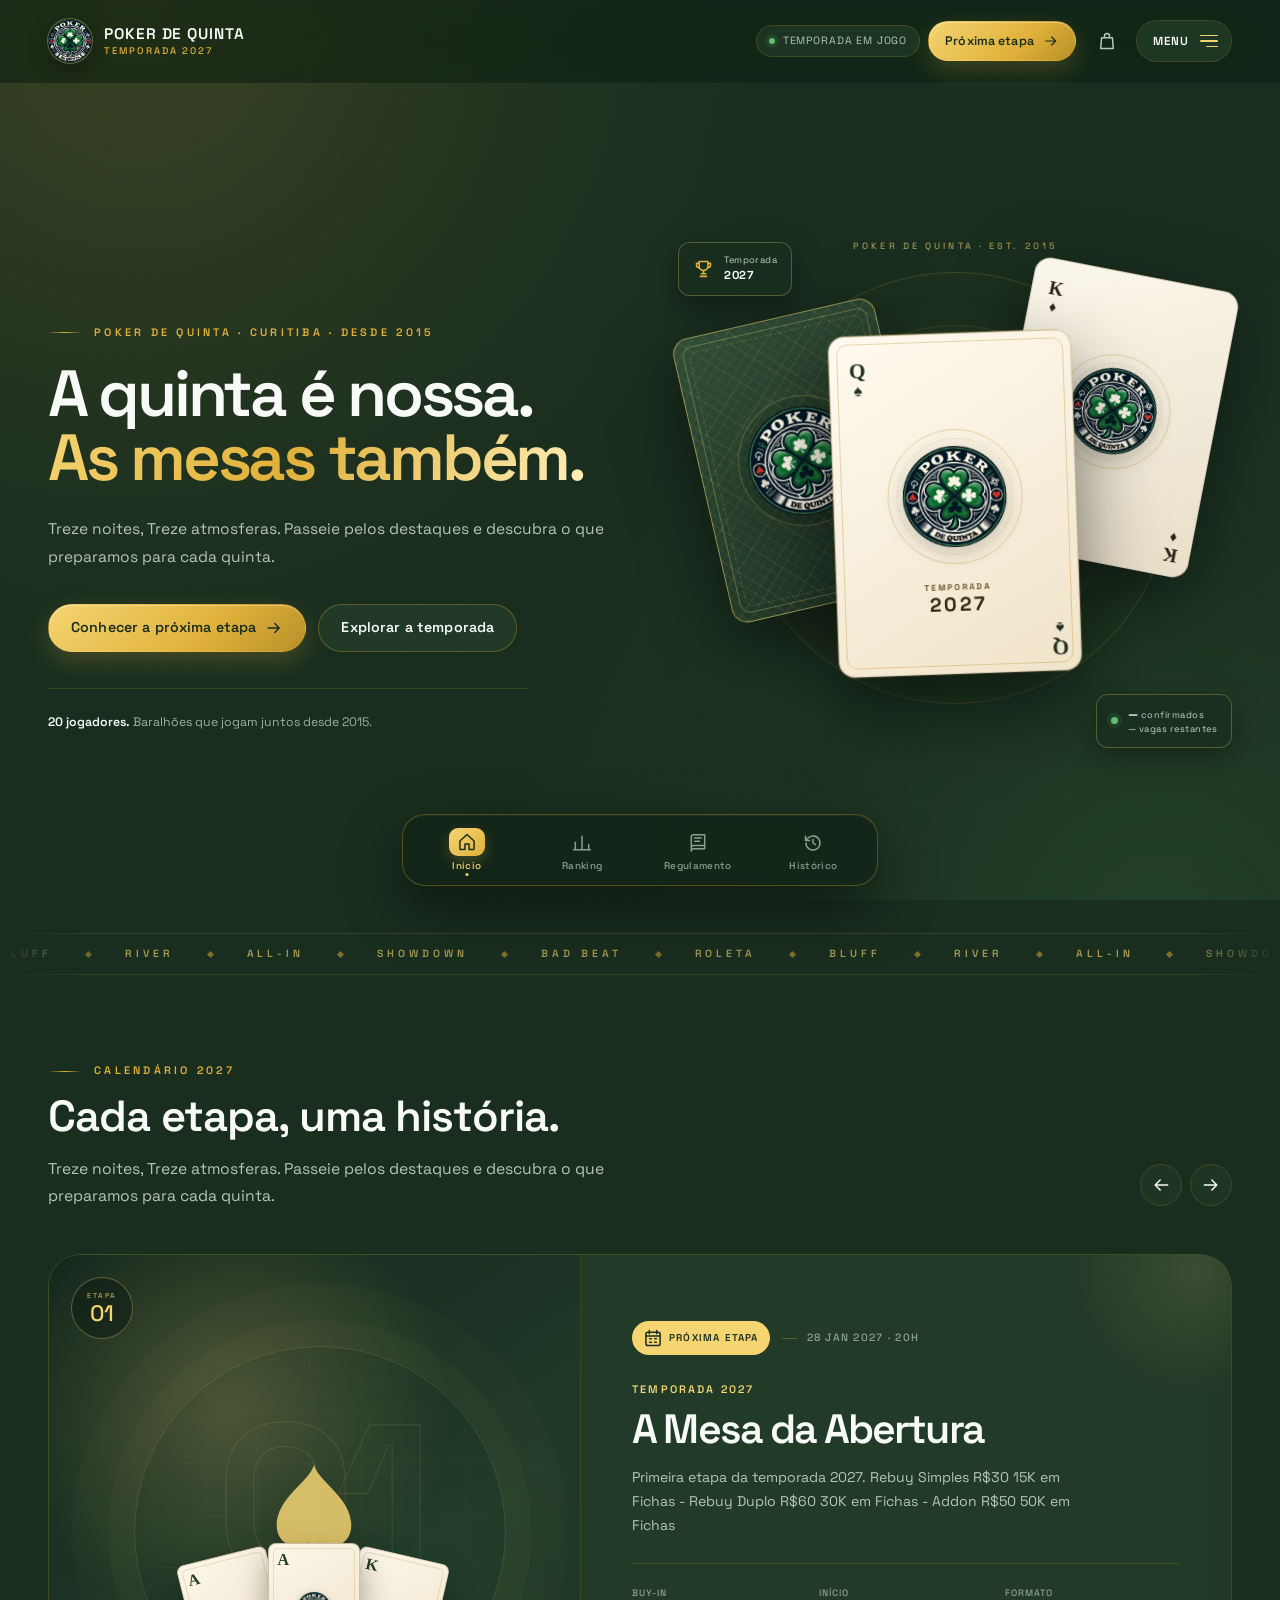
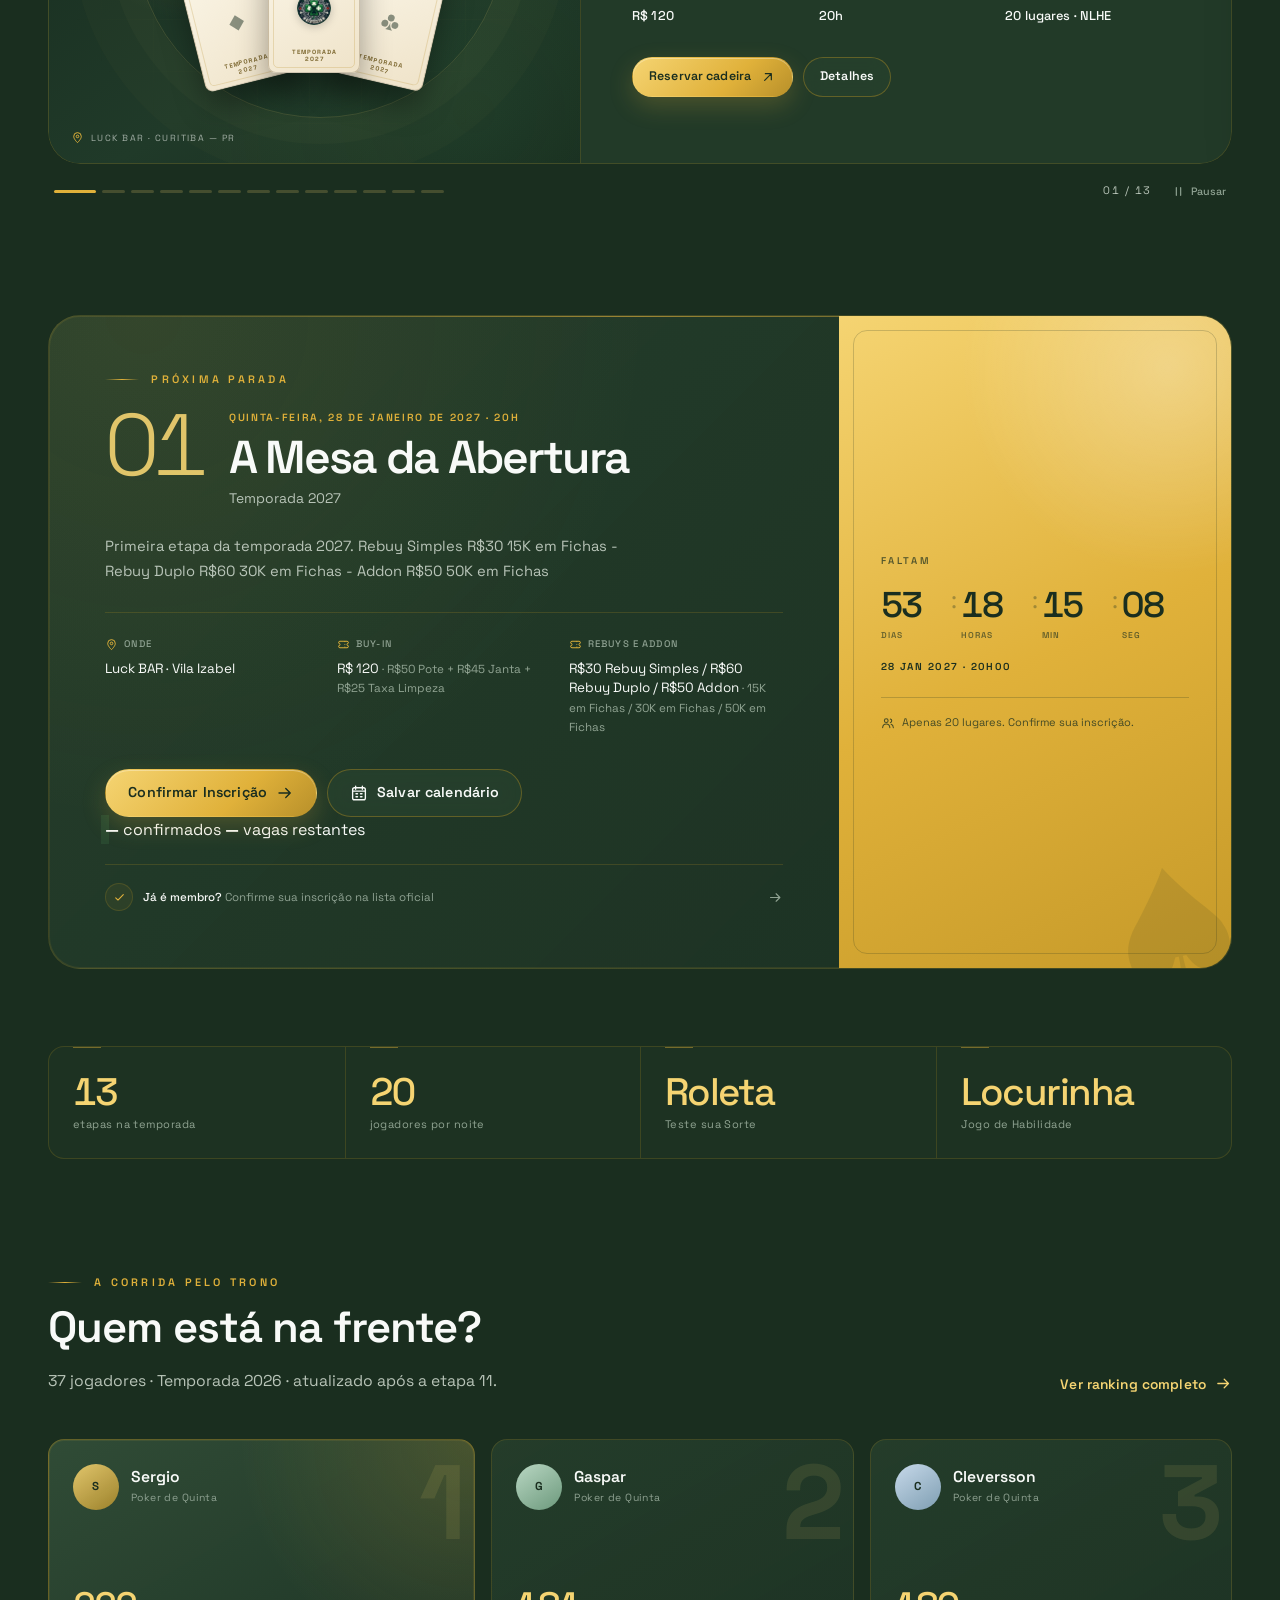
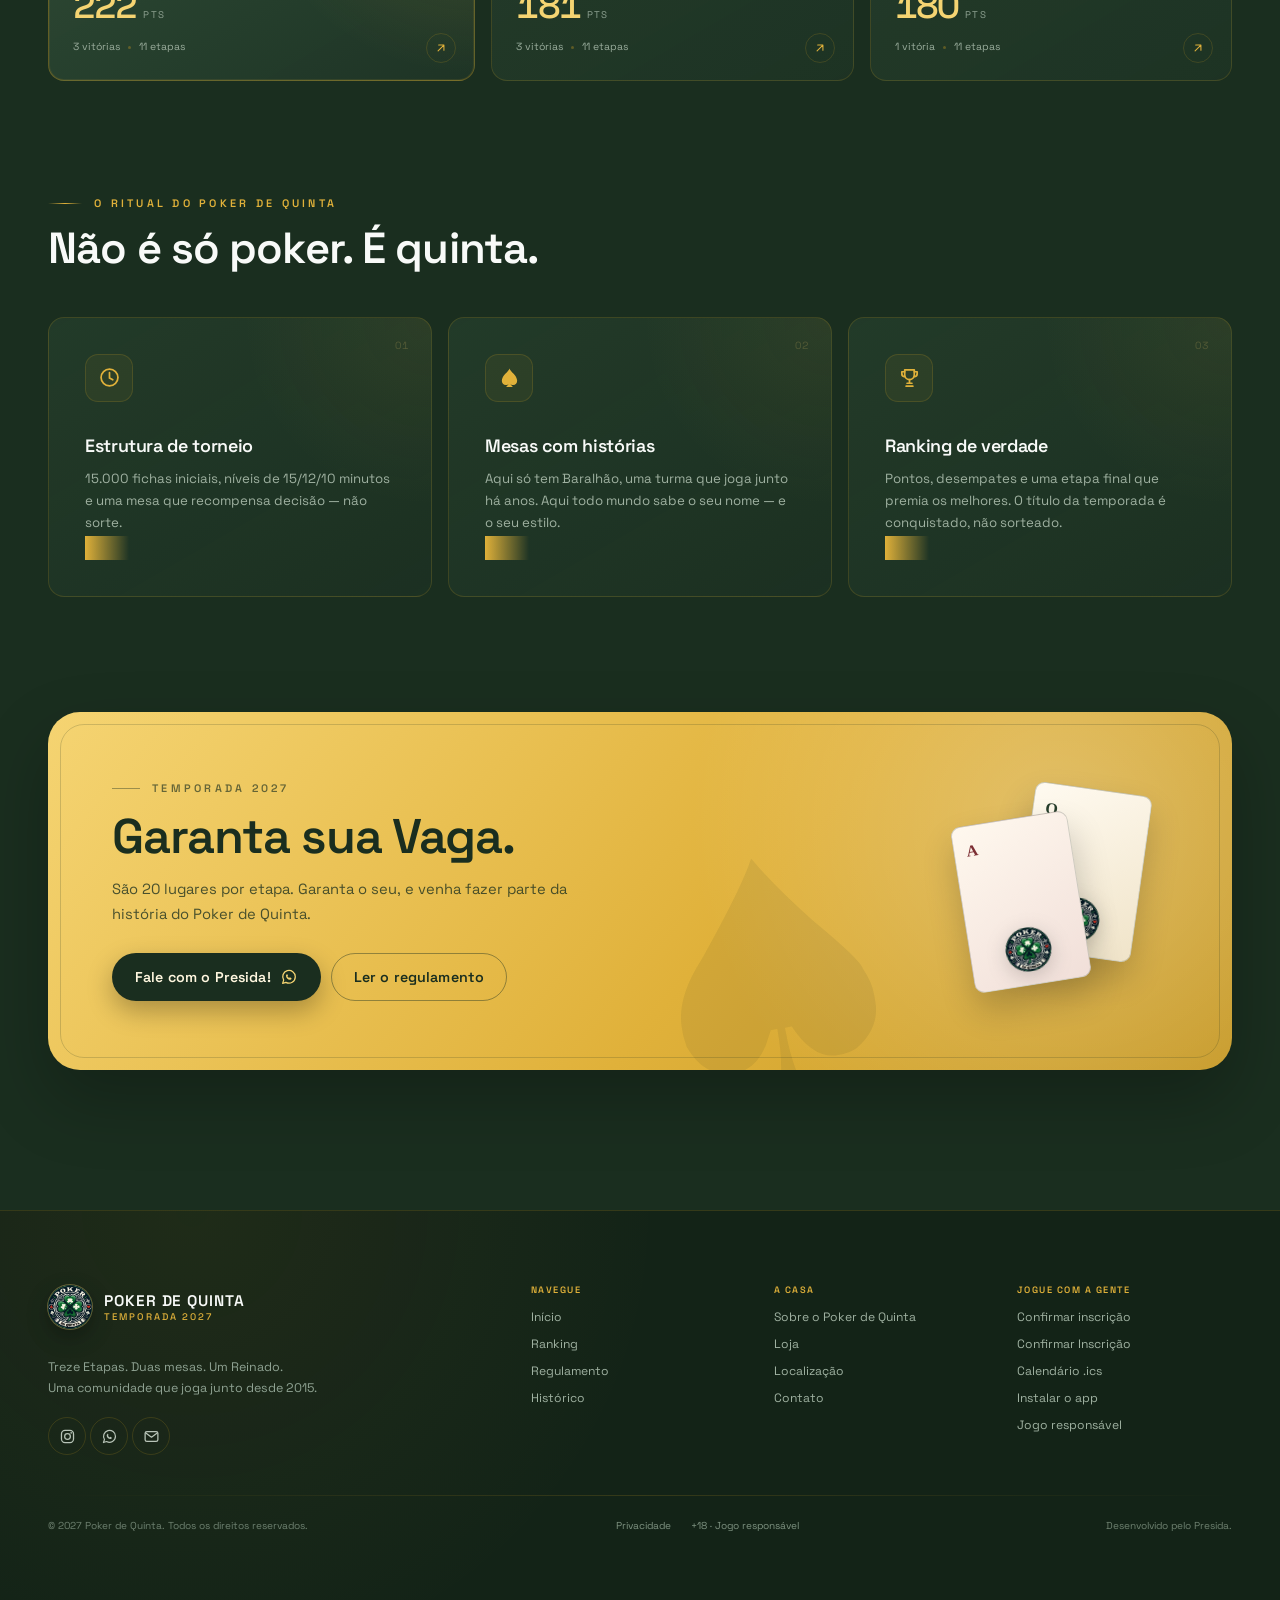
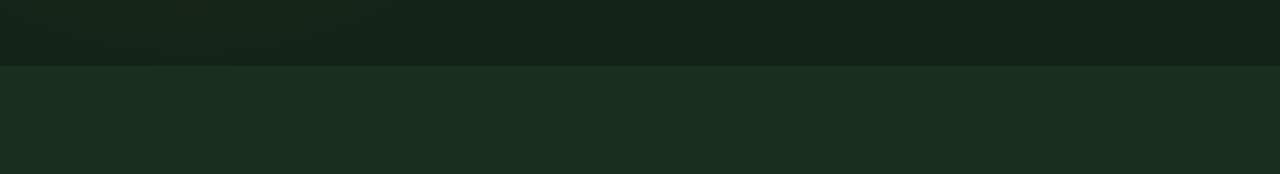
==== commit f2b5753a: "Add files via upload" ====
--- a/index.html
+++ b/index.html
@@ -1,4 +1,4 @@
-﻿<!DOCTYPE html>
+<!DOCTYPE html>
 <html lang="pt-BR" class="no-js">
 <head>
   <meta charset="UTF-8">
@@ -100,7 +100,18 @@
   <link rel="preconnect" href="https://fonts.gstatic.com" crossorigin>
   <link href="https://fonts.googleapis.com/css2?family=Space+Grotesk:wght@300;400;500;600;700&display=swap" rel="stylesheet">
 
-  <link rel="stylesheet" href="css/styles.css">
+  <link rel="stylesheet" href="css/styles.css" onerror="window.__pqCssFailed = true">
+  <link rel="stylesheet" href="css/confirm.css">
+  <script>
+    document.addEventListener("DOMContentLoaded", function () {
+      if (!window.__pqCssFailed) return;
+      var aviso = document.createElement("div");
+      aviso.setAttribute("role", "alert");
+      aviso.style.cssText = "position:fixed;z-index:99999;left:0;right:0;top:0;padding:14px 18px;background:#3a1f1f;color:#ffe8e8;font:15px/1.5 system-ui,sans-serif;border-bottom:1px solid #ff8a8a;text-align:center";
+      aviso.innerHTML = "<strong>O CSS não carregou.</strong> Extraia o ZIP inteiro e abra o <code>index.html</code> de dentro da pasta. Se estiver publicando no GitHub, envie também a pasta <code>css/</code>.";
+      document.body.prepend(aviso);
+    });
+  </script>
   <style>
     /* Mantém os índices no canto superior esquerdo, como na Q de espadas. */
     .hero__visual .playing-card--queen > .playing-card__corner:not(.playing-card__corner--bottom),
@@ -280,7 +291,7 @@
             </div>
             <div class="hero__tag hero__tag--seats">
               <span class="hero__tag-dot"></span>
-              <span><strong>20 lugares</strong><br>por noite</span>
+              <span><strong data-confirm-home-confirmed>—</strong> confirmados<br><span data-confirm-home-remaining>—</span> vagas restantes</span>
             </div>
           </div>
         </section>
@@ -360,18 +371,24 @@
               </div>
             </dl>
             <div class="next-stage__actions">
-              <a class="btn btn--primary" id="next-stage-reserve" href="#" target="_blank" rel="noopener">
-                Reservar minha cadeira
-                <svg class="icon" aria-hidden="true"><use href="#i-arrow-up-right"></use></svg>
+              <a class="btn btn--primary" id="next-stage-reserve" href="#confirmar" data-confirm-open>
+                Confirmar Inscrição
+                <svg class="icon" aria-hidden="true"><use href="#i-arrow-right"></use></svg>
               </a>
               <a class="btn btn--ghost" href="assets/poker-de-quinta-2027.ics" download>
                 <svg class="icon" aria-hidden="true"><use href="#i-calendar"></use></svg>
                 Salvar calendário
               </a>
             </div>
+            <p class="next-stage__confirm-count" aria-live="polite">
+              <span class="live-pill__dot" aria-hidden="true"></span>
+              <span><strong data-confirm-home-confirmed>—</strong> confirmados</span>
+              <span class="dot" aria-hidden="true"></span>
+              <span><strong data-confirm-home-remaining>—</strong> vagas restantes</span>
+            </p>
             <a class="next-stage__confirm-link" href="#confirmar" data-route-link="confirmar">
               <span class="next-stage__confirm-icon"><svg class="icon" aria-hidden="true"><use href="#i-check"></use></svg></span>
-              <span><strong>Já é membro?</strong> Confirme sua presença na lista oficial</span>
+              <span><strong>Já é membro?</strong> Confirme sua inscrição na lista oficial</span>
               <svg class="icon next-stage__confirm-arrow" aria-hidden="true"><use href="#i-arrow-right"></use></svg>
             </a>
           </div>
@@ -391,7 +408,7 @@
             <div class="countdown-card__rule"></div>
             <p class="countdown-card__note">
               <svg class="icon" aria-hidden="true"><use href="#i-users"></use></svg>
-              Apenas 20 Lugares. Confirme sua presença.
+              <span data-confirm-home-note>Apenas 20 lugares. Confirme sua inscrição.</span>
             </p>
             <span class="countdown-card__suit" aria-hidden="true">♠</span>
           </aside>
@@ -686,7 +703,7 @@
                 <ul class="rule-list">
                   <li><strong>Stack inicial:</strong> 15.000 fichas, Rebuys Ilimitados até o 10 nível.</li>
                   <li><strong>Blinds:</strong> níveis de 15/12/10 minutos; big blind ante depois do intervalo.</li>
-                  <li><strong>Inscrições:</strong> Confirme sua presença na lista oficial.</li>
+                  <li><strong>Inscrições:</strong> Confirme sua inscrição na lista oficial.</li>
                   <li><strong>Bonus:</strong> Chegue antes das 20h e ganhe 3K em fichas.</li>
                   <li><strong>Start:</strong> 20h, com portas abertas a partir das 18h, Resenha Locurinha e Jogos de Azar!</li>
                 </ul>
@@ -816,111 +833,49 @@
     </section>
 
     <!-- =====================================================
-         CONFIRMAÇÃO DE PRESENÇA
+         CONFIRMAÇÃO DE INSCRIÇÃO
     ====================================================== -->
     <section class="page" id="page-confirmar" data-page="confirmar" aria-labelledby="confirmar-title" hidden>
       <div class="container">
         <header class="page-heading">
-          <p class="eyebrow"><span class="eyebrow__line" aria-hidden="true"></span>Presença · sistema oficial</p>
+          <p class="eyebrow"><span class="eyebrow__line" aria-hidden="true"></span>Inscrições · etapa atual</p>
           <div class="page-heading__row">
             <div>
-              <h1 id="confirmar-title">Confirme sua <span class="text-gold">presença.</span></h1>
-              <p class="page-deck">A lista oficial da próxima etapa é gerenciada no Firebase. Confirme somente se puder comparecer e acompanhe as vagas em tempo real.</p>
+              <h1 id="confirmar-title">Confirme sua <span class="text-gold">inscrição.</span></h1>
+              <p class="page-deck">A lista da próxima etapa agora é gerenciada aqui no site. Confirme somente se puder comparecer, acompanhe as vagas e cancele se surgir um imprevisto.</p>
             </div>
             <div class="confirm-heading-actions">
               <div class="confirm-system-pill">
                 <span class="live-pill__dot" aria-hidden="true"></span>
-                <span>Firebase · sistema da casa</span>
-              </div>
-              <a class="btn btn--primary btn--sm" id="confirm-open-top" href="https://pokerdequinta.github.io/confirma/" target="_blank" rel="noopener">
-                Confirmar agora
-                <svg class="icon" aria-hidden="true"><use href="#i-arrow-up-right"></use></svg>
-              </a>
+                <span id="confirm-live-pill">Firebase · ao vivo</span>
+              </div>
+              <button class="btn btn--primary btn--sm" type="button" data-confirm-open>
+                Confirmar Inscrição
+                <svg class="icon" aria-hidden="true"><use href="#i-arrow-right"></use></svg>
+              </button>
             </div>
           </div>
         </header>
 
-        <div class="confirm-layout">
-          <aside class="confirm-status-card" aria-label="Status da etapa no Firebase">
-            <div class="confirm-status__top">
-              <span class="confirm-status__live"><i aria-hidden="true"></i> Sistema oficial</span>
-              <span class="confirm-source" id="confirm-source" data-source="">Firebase · verificando</span>
-            </div>
-            <p class="eyebrow">Etapa publicada</p>
-            <div class="confirm-status__stage">
-              <strong id="confirm-stage">Etapa 09</strong>
-              <span class="badge badge--upcoming" id="confirm-status">Status não informado</span>
-            </div>
-            <h2 class="confirm-status__date" id="confirm-date">07 OUT 2027</h2>
-            <dl class="confirm-facts">
-              <div>
-                <dt>Abertura das inscrições</dt>
-                <dd id="confirm-opening">Definida pela organização</dd>
-              </div>
-              <div>
-                <dt>Onde confirmar</dt>
-                <dd>Lista oficial do Poker de Quinta</dd>
-              </div>
-              <div>
-                <dt>Origem dos dados</dt>
-                <dd>Firebase Realtime Database</dd>
-              </div>
-            </dl>
-            <div class="confirm-actions">
-              <a class="btn btn--primary btn--block" id="confirm-open" href="https://pokerdequinta.github.io/confirma/" target="_blank" rel="noopener">
-                Confirmar no sistema oficial
-                <svg class="icon" aria-hidden="true"><use href="#i-arrow-up-right"></use></svg>
-              </a>
-              <a class="btn btn--ghost btn--block" href="#" data-whatsapp="Olá! Preciso de ajuda com a confirmação de presença no Poker de Quinta." target="_blank" rel="noopener">
-                Falar com a organização
-                <svg class="icon" aria-hidden="true"><use href="#i-whatsapp"></use></svg>
-              </a>
-            </div>
-            <p class="confirm-note">A confirmação é registrada diretamente na lista oficial da casa. Se a etapa estiver cheia, o sistema encaminha para a lista de espera.</p>
-          </aside>
-
-          <div class="confirm-embed">
-            <div class="confirm-embed__bar">
-              <div class="confirm-embed__live">
-                <span class="live-pill__dot" aria-hidden="true"></span>
-                <span>Lista oficial de presença</span>
-              </div>
-              <a class="text-link" href="https://pokerdequinta.github.io/confirma/" target="_blank" rel="noopener">
-                Abrir em nova aba
-                <svg class="icon" aria-hidden="true"><use href="#i-arrow-up-right"></use></svg>
-              </a>
-            </div>
-            <iframe
-              id="confirm-frame"
-              data-src="https://pokerdequinta.github.io/confirma/"
-              title="Confirmação de presença oficial do Poker de Quinta"
-              loading="lazy"
-              referrerpolicy="no-referrer"
-            ></iframe>
-            <div class="confirm-offline" id="confirm-offline" hidden>
-              <span class="confirm-offline__icon"><svg class="icon" aria-hidden="true"><use href="#i-info"></use></svg></span>
-              <h2>Confirmação indisponível offline</h2>
-              <p>A lista oficial precisa de conexão com a internet. Reconecte e recarregue a página para confirmar sua presença.</p>
-              <a class="btn btn--primary btn--sm" href="https://pokerdequinta.github.io/confirma/" target="_blank" rel="noopener">Abrir quando estiver online</a>
-            </div>
-          </div>
+        <div id="confirm-page-root" class="confirm-page-root">
+          <div class="confirm-loading">Carregando inscrições...</div>
         </div>
 
         <div class="confirm-help-grid">
           <article class="confirm-help">
             <span class="confirm-help__number">01</span>
             <h2>Confirme só se puder ir</h2>
-            <p>A vaga é limitada. Se surgir um imprevisto, cancele pelo WhatsApp para liberar sua cadeira para a lista de espera.</p>
+            <p>A vaga é limitada. Se surgir um imprevisto, cancele pela própria lista para liberar sua cadeira para alguém da espera.</p>
           </article>
           <article class="confirm-help">
             <span class="confirm-help__number">02</span>
             <h2>Lista de espera</h2>
-            <p>Quando as vagas acabam, novas confirmações entram na lista de espera. Membros têm prioridade sobre convidados.</p>
+            <p>Quando as 20 vagas acabam, novas inscrições entram na lista de espera. Membros têm prioridade sobre convidados.</p>
           </article>
           <article class="confirm-help">
             <span class="confirm-help__number">03</span>
             <h2>Tudo em um só lugar</h2>
-            <p>O sistema oficial registra confirmados, espera, cancelamentos e a etapa vigente no Firebase do Poker de Quinta.</p>
+            <p>Confirmados, espera, cancelamentos e o número de vagas ficam sincronizados no Firebase e aparecem também na tela inicial.</p>
           </article>
         </div>
       </div>
@@ -1366,8 +1321,8 @@
               <p>Não. A casa recebe jogadores de todos os níveis, do iniciante ao experiente. O importante é conhecer as regras básicas e jogar com respeito. Antes da primeira mão, a organização faz um rápido alinhamento de etiqueta.</p>
             </details>
             <details class="faq-item">
-              <summary>Como faço para reservar uma cadeira?<span><svg class="icon" aria-hidden="true"><use href="#i-chevron-down"></use></svg></span></summary>
-              <p>Envie uma mensagem pelo WhatsApp. A organização confirma a disponibilidade e registra seu nome. A cadeira fica garantida até as 20h15; depois disso, pode ser liberada para a lista de espera.</p>
+              <summary>Como faço para confirmar minha inscrição?<span><svg class="icon" aria-hidden="true"><use href="#i-chevron-down"></use></svg></span></summary>
+              <p>Clique em <strong>Confirmar Inscrição</strong> em qualquer botão do site, escolha seu nome e confirme. A vaga é registrada na hora; se a mesa estiver cheia, você entra na lista de espera. A cadeira fica garantida até as 20h15.</p>
             </details>
             <details class="faq-item">
               <summary>Posso levar um convidado?<span><svg class="icon" aria-hidden="true"><use href="#i-chevron-down"></use></svg></span></summary>
@@ -1423,8 +1378,8 @@
           </div>
           <div>
             <h2>Jogue com a gente</h2>
-            <a href="#confirmar" data-route-link="confirmar">Confirmar presença</a>
-            <a href="#" data-whatsapp="Olá! Quero reservar uma cadeira no Poker de Quinta." target="_blank" rel="noopener">Reservar cadeira</a>
+            <a href="#confirmar" data-route-link="confirmar">Confirmar inscrição</a>
+            <a href="#confirmar" data-confirm-open>Confirmar Inscrição</a>
             <a href="assets/poker-de-quinta-2027.ics" download>Calendário .ics</a>
             <button class="footer-install" type="button" data-install>Instalar o app</button>
             <button class="footer-install" type="button" data-modal="responsible">Jogo responsável</button>
@@ -1482,7 +1437,7 @@
       <p class="drawer__label">Sua cadeira</p>
       <nav class="menu-list" aria-label="Menu lateral">
         <a class="menu-list__feature" href="#confirmar" data-route-link="confirmar">
-          <span>Confirmar presença</span>
+          <span>Confirmar inscrição</span>
           <small>Lista oficial da próxima etapa</small>
           <svg class="icon" aria-hidden="true"><use href="#i-check"></use></svg>
         </a>
@@ -1583,6 +1538,7 @@
   <script src="js/data.js" defer></script>
   <script src="js/ranking-data.js" defer></script>
   <script src="js/app.js" defer></script>
+  <script src="js/confirm.js" defer></script>
 </body>
 </html>
-
+
--- a/css/styles.css
+++ b/css/styles.css
@@ -478,6 +478,8 @@
 .badge--next { color: var(--color-text-inverse); border-color: transparent; background: var(--color-brand-light); }
 .badge--final { color: var(--color-brand-light); border-color: var(--color-border); background: rgba(224,177,58,0.1); }
 .badge--upcoming { color: var(--color-info); border-color: rgba(91,163,255,0.3); background: var(--color-info-soft); }
+.badge--open { color: var(--color-success); border-color: var(--color-border-success); background: var(--color-success-soft); }
+.badge--closed { color: var(--color-warning); border-color: rgba(255,138,61,0.35); background: var(--color-warning-soft); }
 
 .panel {
   background: linear-gradient(160deg, rgba(42, 69, 49, 0.78), rgba(30, 51, 37, 0.82));
@@ -520,8 +522,10 @@
 .brand__mark {
   width: 44px;
   height: 44px;
-  border-radius: 13px;
-  box-shadow: 0 0 0 1px rgba(245,212,114,0.28), 0 8px 22px rgba(0,0,0,0.28);
+  border-radius: 50%;
+  object-fit: cover;
+  background: var(--color-bg-elevated);
+  box-shadow: 0 0 0 1px rgba(245,212,114,0.35), 0 8px 22px rgba(0,0,0,0.32);
   flex: none;
 }
 .brand__copy { display: flex; flex-direction: column; min-width: 0; }
@@ -790,6 +794,44 @@
 .avatar--sky { background: linear-gradient(135deg, #9dc8ff, #4b7fc0); }
 .avatar--rose { background: linear-gradient(135deg, #ffb6bd, #ce6976); }
 
+/* Fotos dos jogadores (ranking, pódio, leaders e modal). */
+.leader-card__avatar.has-photo,
+.podium-card__avatar.has-photo,
+.ranking-player__avatar.has-photo,
+.player-modal__avatar.has-photo {
+  position: relative;
+  overflow: hidden;
+  background: #203a29;
+}
+.leader-card__avatar.has-photo img,
+.podium-card__avatar.has-photo img,
+.ranking-player__avatar.has-photo img,
+.player-modal__avatar.has-photo img {
+  position: absolute;
+  inset: 0;
+  z-index: 1;
+  width: 100%;
+  height: 100%;
+  object-fit: cover;
+  object-position: center;
+}
+.leader-card__avatar.has-photo .avatar-initials,
+.podium-card__avatar.has-photo .avatar-initials,
+.ranking-player__avatar.has-photo .avatar-initials,
+.player-modal__avatar.has-photo .avatar-initials {
+  position: relative;
+  z-index: 0;
+  color: inherit;
+  font: inherit;
+  letter-spacing: 0.02em;
+}
+.leader-card__avatar.has-photo,
+.podium-card__avatar.has-photo,
+.player-modal__avatar.has-photo {
+  border: 2px solid rgba(245, 212, 114, 0.35);
+}
+.ranking-player__avatar.has-photo { border-color: rgba(245, 212, 114, 0.35); }
+
 .hero__visual {
   position: relative;
   height: clamp(430px, 50vw, 610px);
@@ -870,6 +912,31 @@
   font-size: 2rem;
   font-weight: var(--font-weight-semibold);
   letter-spacing: 0.06em;
+}
+.playing-card__back-logo {
+  position: absolute;
+  inset: 0;
+  z-index: 2;
+  display: grid;
+  place-items: center;
+}
+.playing-card__back-logo::before {
+  content: "";
+  position: absolute;
+  width: 64%;
+  aspect-ratio: 1;
+  border: 1px solid rgba(245, 212, 114, 0.3);
+  border-radius: 50%;
+  background: radial-gradient(circle, rgba(245,212,114,0.1), transparent 68%);
+  box-shadow: 0 0 0 10px rgba(245,212,114,0.025);
+}
+.playing-card__back-logo img {
+  position: relative;
+  z-index: 2;
+  width: 54%;
+  height: auto;
+  border-radius: 50%;
+  filter: drop-shadow(0 10px 22px rgba(0,0,0,0.4));
 }
 .playing-card--king {
   top: 8%;
@@ -950,6 +1017,30 @@
   border-radius: 50%;
 }
 .playing-card__crest .icon { width: 54%; height: 54%; filter: drop-shadow(0 3px 4px rgba(0,0,0,0.1)); }
+.playing-card__crest img {
+  width: 78%;
+  height: 78%;
+  object-fit: contain;
+  border-radius: 50%;
+  filter: drop-shadow(0 5px 10px rgba(0,0,0,0.18));
+}
+.playing-card__stamp {
+  position: absolute;
+  left: 50%;
+  bottom: 18%;
+  z-index: 2;
+  transform: translateX(-50%);
+  width: 25%;
+  display: grid;
+  place-items: center;
+  opacity: 0.92;
+}
+.playing-card__stamp img {
+  width: 100%;
+  height: auto;
+  border-radius: 50%;
+  filter: drop-shadow(0 4px 9px rgba(0,0,0,0.18));
+}
 .playing-card__season {
   position: absolute;
   left: 0; right: 0; bottom: 17%;
@@ -1211,6 +1302,20 @@
 .stage-mini-card--center { z-index: 2; transform: translateX(-50%) translateY(-9px); }
 .stage-mini-card--right { transform: translateX(18%) rotate(13deg); }
 .stage-mini-card__pip { align-self: center; font-size: 1.8rem; color: rgba(31, 51, 37, 0.5); }
+.stage-mini-card__logo {
+  align-self: center;
+  display: grid;
+  place-items: center;
+  width: 34px;
+  height: 34px;
+}
+.stage-mini-card__logo img {
+  width: 100%;
+  height: 100%;
+  object-fit: contain;
+  border-radius: 50%;
+  filter: drop-shadow(0 2px 4px rgba(0,0,0,0.2));
+}
 .stage-mini-card__season {
   align-self: center;
   font-family: var(--font-family);
@@ -1501,6 +1606,33 @@
 .next-stage__facts dd { margin-top: 7px; font-size: 0.84rem; line-height: 1.45; }
 .next-stage__facts dd span { color: #91a493; font-size: 0.73rem; }
 .next-stage__actions { display: flex; flex-wrap: wrap; gap: 10px; margin-top: 32px; }
+.next-stage__confirm-link {
+  display: flex;
+  align-items: center;
+  gap: 10px;
+  margin-top: 22px;
+  padding-top: 18px;
+  border-top: 1px solid var(--color-border-soft);
+  color: #8fa292;
+  font-size: 0.72rem;
+  line-height: 1.5;
+  transition: color var(--transition-fast);
+}
+.next-stage__confirm-link strong { color: var(--color-text); font-weight: var(--font-weight-medium); }
+.next-stage__confirm-link:hover { color: var(--color-brand-light); }
+.next-stage__confirm-icon {
+  width: 28px; height: 28px;
+  display: grid;
+  place-items: center;
+  border: 1px solid var(--color-border-soft);
+  border-radius: 50%;
+  color: var(--color-brand);
+  background: rgba(224,177,58,0.06);
+  flex: none;
+}
+.next-stage__confirm-icon .icon { width: 13px; height: 13px; }
+.next-stage__confirm-arrow { margin-left: auto; width: 15px; height: 15px; transition: transform var(--transition-fast); }
+.next-stage__confirm-link:hover .next-stage__confirm-arrow { transform: translateX(3px); }
 
 .countdown-card {
   position: relative;
@@ -1852,6 +1984,14 @@
   transform: rotate(8deg);
 }
 .cta-card .icon { width: 40px; height: 40px; align-self: center; color: rgba(184,144,42,0.8); }
+.cta-card__logo {
+  width: 46px;
+  height: 46px;
+  align-self: center;
+  object-fit: contain;
+  border-radius: 50%;
+  filter: drop-shadow(0 5px 10px rgba(0,0,0,0.18));
+}
 .cta-card--offset {
   right: 88px; top: 42px;
   transform: rotate(-9deg);
@@ -2589,6 +2729,175 @@
   line-height: 1.7;
 }
 .history-empty { padding: 40px; text-align: center; color: #8fa292; font-size: 0.82rem; border: 1px dashed var(--color-border-soft); border-radius: var(--radius-xl); }
+
+/* ============================================
+   CONFIRMAÇÃO DE PRESENÇA
+   ============================================ */
+.confirm-heading-actions {
+  display: flex;
+  flex-direction: column;
+  align-items: flex-end;
+  gap: 10px;
+  flex: none;
+}
+.confirm-system-pill {
+  display: inline-flex;
+  align-items: center;
+  gap: 9px;
+  flex: none;
+  padding: 11px 15px;
+  border: 1px solid var(--color-border-soft);
+  border-radius: var(--radius-pill);
+  background: rgba(42,69,49,0.46);
+  color: #aebcaf;
+  font-size: 0.68rem;
+  white-space: nowrap;
+}
+.confirm-layout {
+  display: grid;
+  grid-template-columns: minmax(0, 0.78fr) minmax(0, 1.22fr);
+  gap: 22px;
+  align-items: start;
+}
+.confirm-status-card {
+  position: relative;
+  padding: clamp(24px, 3vw, 34px);
+  border: 1px solid var(--color-border);
+  border-radius: var(--radius-2xl);
+  background:
+    radial-gradient(circle at 100% 0%, rgba(224,177,58,0.15), transparent 45%),
+    linear-gradient(150deg, rgba(51,80,58,0.72), rgba(29,50,36,0.8));
+  box-shadow: var(--shadow-inset-gold);
+  overflow: hidden;
+}
+.confirm-status-card::after {
+  content: "";
+  position: absolute;
+  right: -60px; bottom: -80px;
+  width: 180px; height: 180px;
+  border: 1px solid rgba(245,212,114,0.12);
+  border-radius: 50%;
+  box-shadow: 0 0 0 22px rgba(245,212,114,0.025);
+  pointer-events: none;
+}
+.confirm-status__top {
+  display: flex;
+  align-items: center;
+  justify-content: space-between;
+  gap: 12px;
+  flex-wrap: wrap;
+  padding-bottom: 20px;
+  margin-bottom: 22px;
+  border-bottom: 1px solid var(--color-border-soft);
+}
+.confirm-status__live {
+  display: inline-flex;
+  align-items: center;
+  gap: 7px;
+  color: var(--color-success);
+  font-size: 0.6rem;
+  font-weight: var(--font-weight-semibold);
+  letter-spacing: 0.13em;
+  text-transform: uppercase;
+}
+.confirm-status__live i {
+  width: 6px; height: 6px;
+  border-radius: 50%;
+  background: var(--color-success);
+  box-shadow: 0 0 0 4px rgba(95,191,111,0.12);
+}
+.confirm-source { color: #8fa292; font-size: 0.58rem; letter-spacing: 0.06em; }
+.confirm-source[data-source="network"] { color: var(--color-success); }
+.confirm-source[data-source="cache"], .confirm-source[data-source="cache-offline"] { color: var(--color-warning); }
+.confirm-source[data-source="error"] { color: var(--color-danger); }
+.confirm-status__stage { display: flex; align-items: center; flex-wrap: wrap; gap: 9px; margin-top: 10px; }
+.confirm-status__stage strong { color: var(--color-brand); font-size: 0.7rem; font-weight: var(--font-weight-semibold); letter-spacing: 0.16em; text-transform: uppercase; }
+.confirm-status__date {
+  position: relative;
+  z-index: 2;
+  margin-top: 6px;
+  color: var(--color-brand-light);
+  font-size: clamp(2rem, 3.4vw, 3rem);
+  font-weight: var(--font-weight-medium);
+  letter-spacing: -0.04em;
+  line-height: 1;
+}
+.confirm-facts {
+  position: relative;
+  z-index: 2;
+  display: flex;
+  flex-direction: column;
+  gap: 13px;
+  margin-top: 26px;
+  padding-top: 20px;
+  border-top: 1px solid var(--color-border-soft);
+}
+.confirm-facts div { display: flex; align-items: baseline; justify-content: space-between; gap: 18px; }
+.confirm-facts dt { color: #819483; font-size: 0.61rem; letter-spacing: 0.08em; text-transform: uppercase; }
+.confirm-facts dd { margin: 0; color: var(--color-text); font-size: 0.74rem; text-align: right; }
+.confirm-actions { position: relative; z-index: 2; display: flex; flex-direction: column; gap: 9px; margin-top: 26px; }
+.confirm-note { position: relative; z-index: 2; margin-top: 17px; color: #819483; font-size: 0.65rem; line-height: 1.6; }
+.confirm-embed {
+  border: 1px solid var(--color-border-soft);
+  border-radius: var(--radius-2xl);
+  background: #f5f2e8;
+  overflow: hidden;
+  box-shadow: var(--shadow-md);
+}
+.confirm-embed__bar {
+  display: flex;
+  align-items: center;
+  justify-content: space-between;
+  gap: 16px;
+  padding: 13px 18px;
+  background: var(--color-bg-elevated);
+  border-bottom: 1px solid var(--color-border-soft);
+}
+.confirm-embed__live { display: flex; align-items: center; gap: 8px; color: #aebcaf; font-size: 0.64rem; }
+.confirm-embed__bar .text-link { font-size: 0.67rem; }
+.confirm-embed iframe {
+  display: block;
+  width: 100%;
+  height: 940px;
+  border: 0;
+  background: #f5f2e8;
+}
+.confirm-embed.is-offline iframe { display: none; }
+.confirm-offline {
+  min-height: 420px;
+  display: grid;
+  place-content: center;
+  justify-items: center;
+  padding: 42px;
+  background: #f5f2e8;
+  color: var(--color-text-inverse);
+  text-align: center;
+}
+.confirm-offline__icon {
+  width: 50px; height: 50px;
+  display: grid;
+  place-items: center;
+  margin-bottom: 16px;
+  border: 1px solid rgba(26,46,31,0.18);
+  border-radius: 50%;
+  color: #6f5410;
+  background: #fbf7ea;
+}
+.confirm-offline__icon .icon { width: 22px; height: 22px; }
+.confirm-offline h2 { font-size: 1.35rem; color: var(--color-text-inverse); }
+.confirm-offline p { max-width: 380px; margin-top: 8px; color: #5e6b60; font-size: 0.8rem; line-height: 1.6; }
+.confirm-offline .btn { margin-top: 20px; }
+.confirm-help-grid { display: grid; grid-template-columns: repeat(3, 1fr); gap: 14px; margin-top: 22px; }
+.confirm-help {
+  position: relative;
+  padding: 24px;
+  border: 1px solid var(--color-border-soft);
+  border-radius: var(--radius-lg);
+  background: rgba(34,58,40,0.32);
+}
+.confirm-help__number { position: absolute; top: 20px; right: 20px; color: rgba(245,212,114,0.22); font-size: 0.63rem; letter-spacing: 0.1em; }
+.confirm-help h2 { padding-right: 24px; font-size: 0.94rem; }
+.confirm-help p { margin-top: 9px; color: #9fb1a1; font-size: 0.76rem; line-height: 1.65; }
 
 /* ============================================
    LOJA
@@ -3218,10 +3527,22 @@
   transition: padding-left var(--transition-fast), color var(--transition-fast);
 }
 .menu-list a:hover { padding-left: 8px; }
-.menu-list a span { color: var(--color-text); font-size: 1.15rem; font-weight: var(--font-weight-medium); letter-spacing: -0.01em; }
-.menu-list a small { color: #819483; font-size: 0.64rem; }
-.menu-list a .icon { grid-row: span 2; align-self: center; width: 17px; height: 17px; color: #7f9382; transition: color var(--transition-fast), transform var(--transition-fast); }
+.menu-list a > span { grid-column: 1; grid-row: 1; color: var(--color-text); font-size: 1.15rem; font-weight: var(--font-weight-medium); letter-spacing: -0.01em; }
+.menu-list a small { grid-column: 1; grid-row: 2; color: #819483; font-size: 0.64rem; }
+.menu-list a .icon { grid-column: 2; grid-row: 1 / span 2; align-self: center; width: 17px; height: 17px; color: #7f9382; transition: color var(--transition-fast), transform var(--transition-fast); }
 .menu-list a:hover .icon { color: var(--color-brand); transform: translate(2px, -2px); }
+.menu-list .menu-list__feature {
+  margin-bottom: 9px;
+  padding: 14px 16px;
+  border: 1px solid var(--color-border);
+  border-radius: var(--radius-md);
+  background:
+    radial-gradient(circle at 100% 0%, rgba(224,177,58,0.13), transparent 48%),
+    rgba(224,177,58,0.05);
+}
+.menu-list .menu-list__feature span { color: var(--color-brand-light); }
+.menu-list .menu-list__feature small { color: #a3b3a4; }
+.menu-list .menu-list__feature .icon { color: var(--color-brand); }
 .drawer-shortcuts { display: flex; flex-wrap: wrap; gap: 7px; }
 .drawer-shortcuts a {
   display: inline-flex;
@@ -3601,6 +3922,10 @@
   .rules-aside__stamp { display: none; }
   .rules-download { align-items: flex-start; }
   .page-heading__row { flex-direction: column; align-items: flex-start; gap: 24px; }
+  .confirm-heading-actions { align-items: flex-start; flex-direction: row; flex-wrap: wrap; }
+  .confirm-system-pill { align-self: flex-start; }
+  .confirm-layout { grid-template-columns: 1fr; }
+  .confirm-embed iframe { height: 840px; }
   .podium { grid-template-columns: 1fr 1fr; gap: 10px; }
   .podium-card--1 { grid-column: 1 / -1; }
   .podium-card { padding: 20px; min-height: 230px; }
@@ -3797,6 +4122,14 @@
   .product-grid { grid-template-columns: 1fr; gap: 14px; }
   .product-card__art { aspect-ratio: 1.45; }
   .product-art { max-width: 150px; }
+  .confirm-status-card { padding: 22px; }
+  .confirm-embed iframe { height: 760px; }
+  .confirm-help-grid { grid-template-columns: 1fr; }
+  .confirm-embed__bar { padding: 12px 14px; }
+  .confirm-embed__bar .text-link { font-size: 0.6rem; }
+  .confirm-facts div { align-items: flex-start; flex-direction: column; gap: 4px; }
+  .confirm-facts dd { text-align: left; }
+  .confirm-offline { min-height: 340px; padding: 28px 22px; }
   .store-note { align-self: flex-start; }
   .steps-grid { grid-template-columns: 1fr; }
   .store-perks { gap: 9px 18px; font-size: 0.62rem; }
@@ -3922,3 +4255,134 @@
   .rule summary, .rule__body { color: #111; }
   .rule__title small, .rule__body p, .rule-list li { color: #333; }
 }
+
+/* ============================================================
+   RANKING — CONTROLE POR TEMPORADA (2026+)
+   ============================================================ */
+.ranking-season-bar {
+  display: flex;
+  align-items: center;
+  justify-content: space-between;
+  gap: 16px;
+  flex-wrap: wrap;
+  margin: 0 0 22px;
+}
+
+.ranking-season-bar .season-tabs {
+  margin: 0;
+}
+
+.text-link--muted {
+  color: var(--color-text-muted);
+  font-size: 0.72rem;
+  letter-spacing: 0.04em;
+}
+
+.text-link--muted .icon {
+  width: 14px;
+  height: 14px;
+}
+
+.ranking-table th.col-stage {
+  min-width: 38px;
+  padding-left: 4px;
+  padding-right: 4px;
+  font-size: 0.66rem;
+}
+
+.ranking-table td.stage-cell {
+  font-variant-numeric: tabular-nums;
+  color: #b7c6ba;
+  white-space: nowrap;
+  padding-left: 4px;
+  padding-right: 4px;
+  font-size: 0.72rem;
+}
+
+.ranking-table td.stage-cell .icon {
+  width: 11px;
+  height: 11px;
+  margin-right: 2px;
+  vertical-align: -1px;
+  color: var(--color-brand-light);
+}
+
+.ranking-table td.stage-cell.is-champion {
+  color: var(--color-brand-light);
+  font-weight: var(--font-weight-semibold);
+}
+
+.ranking-table td.stage-cell.is-negative {
+  color: #ff8a8a;
+}
+
+.stage-cell__empty {
+  color: #4d6352;
+}
+
+.ranking-legend__hint {
+  color: #667a69;
+  font-size: 0.62rem;
+}
+
+@media (max-width: 640px) {
+  .ranking-season-bar {
+    align-items: flex-start;
+    gap: 10px;
+  }
+
+  .ranking-season-bar .season-tabs {
+    width: 100%;
+    overflow-x: auto;
+    scrollbar-width: none;
+  }
+
+  .ranking-season-bar .season-tabs::-webkit-scrollbar {
+    display: none;
+  }
+}
+
+.ranking-table th.col-ko {
+  min-width: 42px;
+  color: #ff9b9b;
+}
+
+.ranking-ko {
+  color: #ff9b9b;
+  font-size: 0.72rem;
+  font-variant-numeric: tabular-nums;
+}
+
+@media (max-width: 520px) {
+  .podium {
+    grid-template-columns: 1fr;
+  }
+
+  .podium-card--1 {
+    grid-column: auto;
+  }
+
+  .podium-card {
+    min-width: 0;
+  }
+
+  .podium-card__stats {
+    flex-wrap: wrap;
+    gap: 8px;
+  }
+
+  .ranking-season-bar .season-tabs {
+    display: flex;
+    width: 100%;
+  }
+
+  .ranking-season-bar .season-tab {
+    flex: 1 1 auto;
+    padding: 8px 10px;
+    text-align: center;
+  }
+
+  .ranking-season-bar .text-link--muted {
+    margin-top: 2px;
+  }
+}
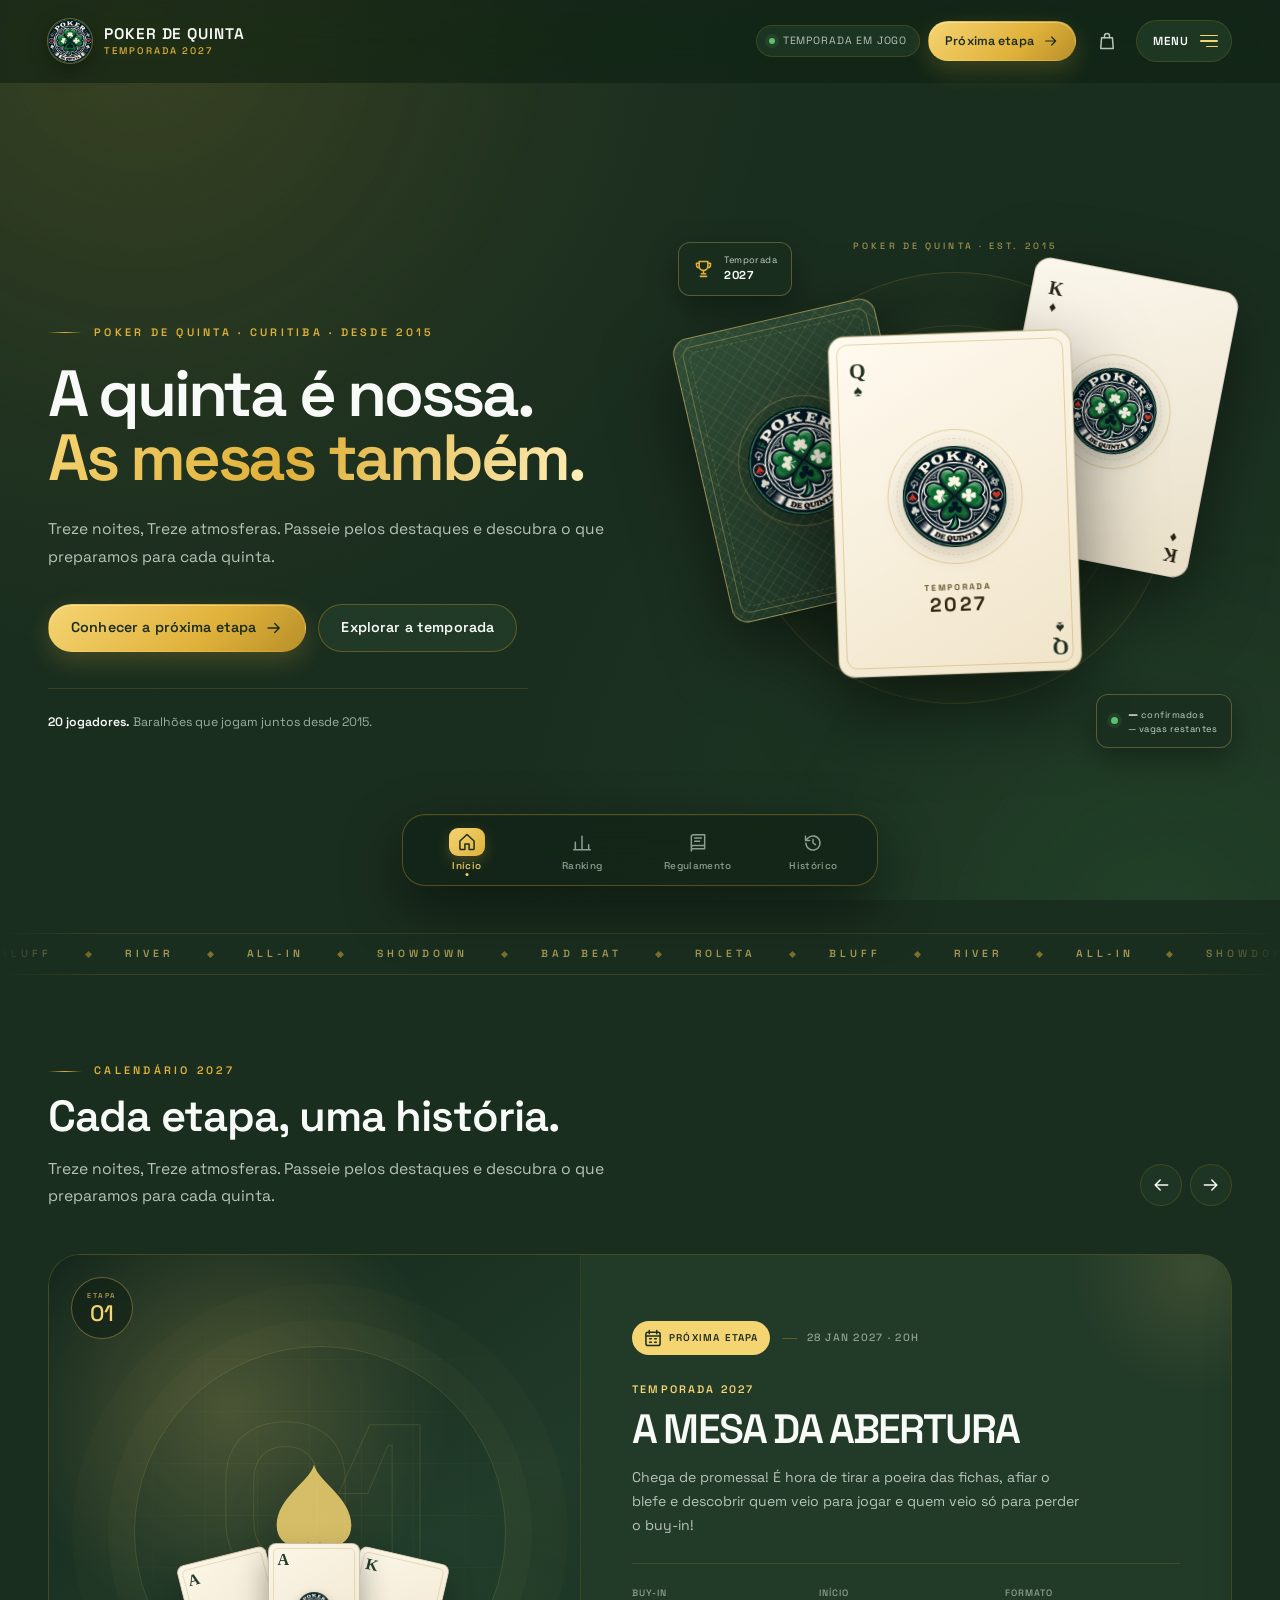
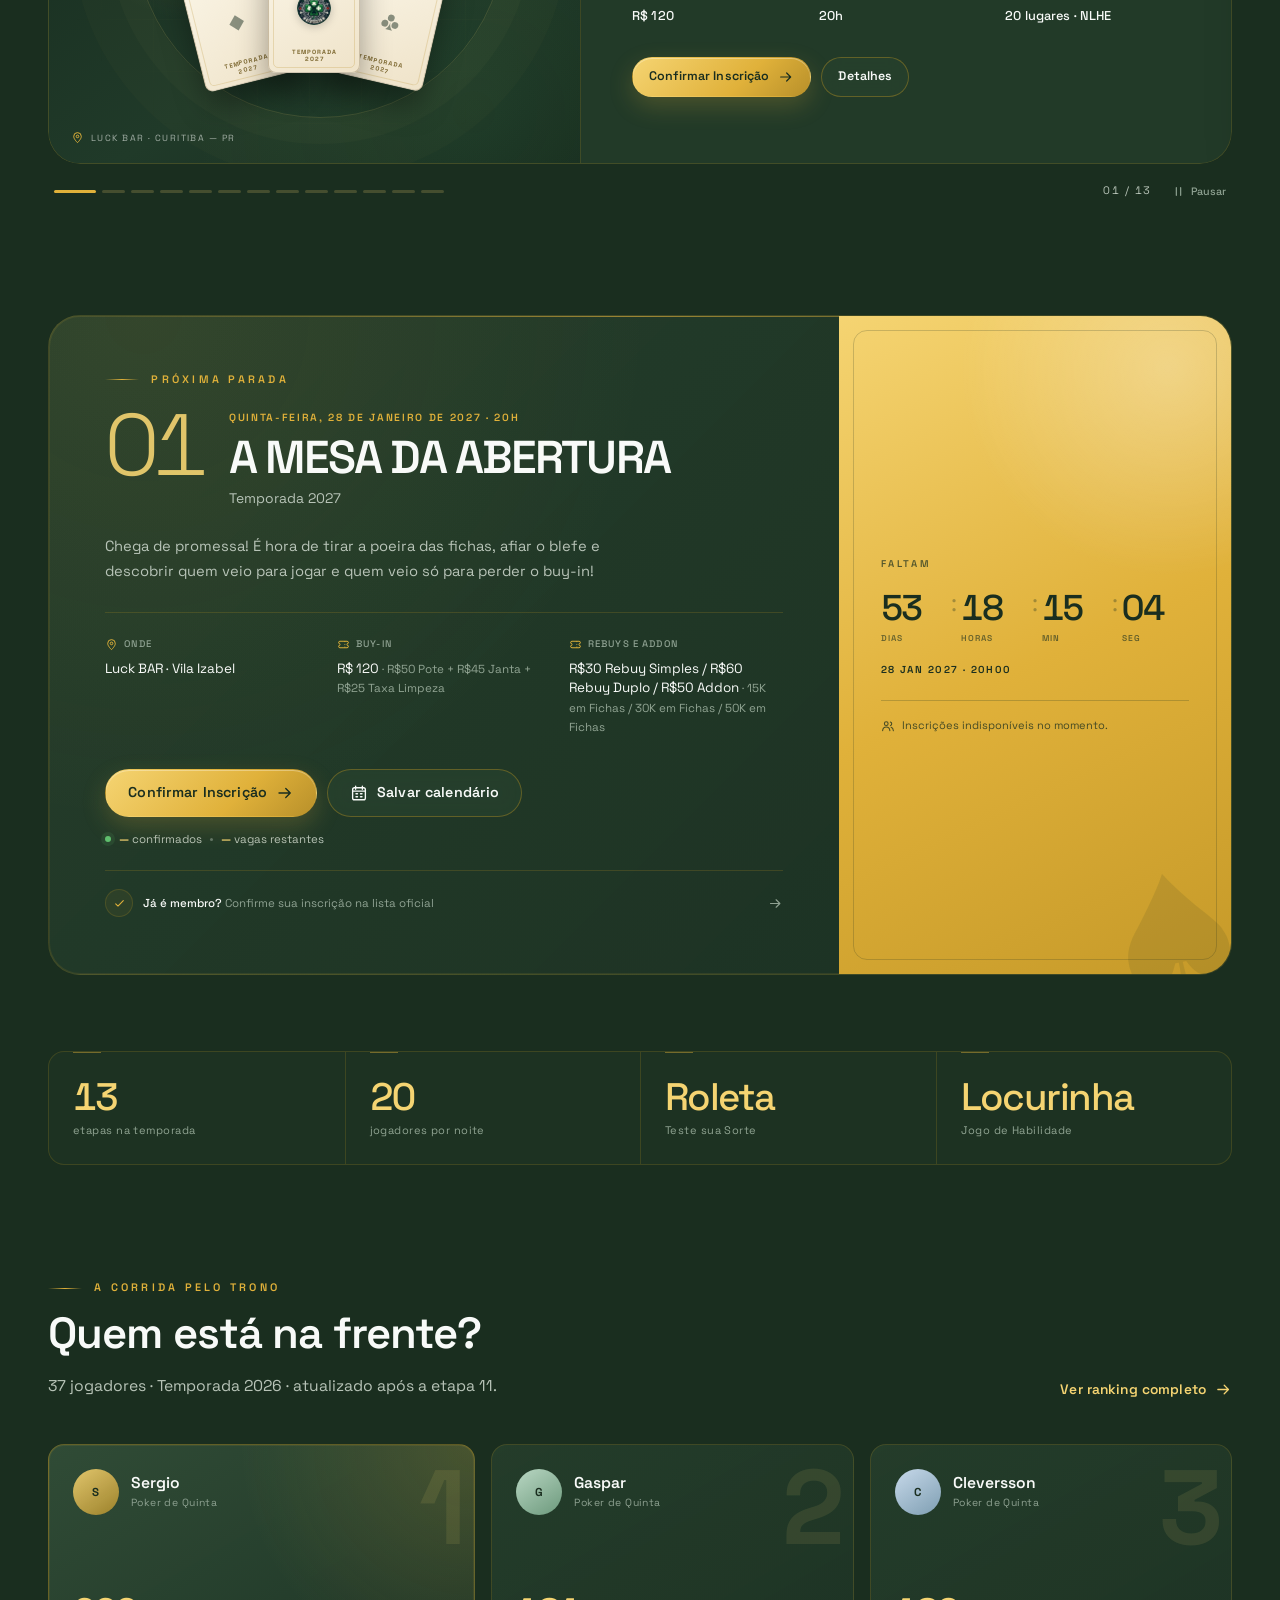
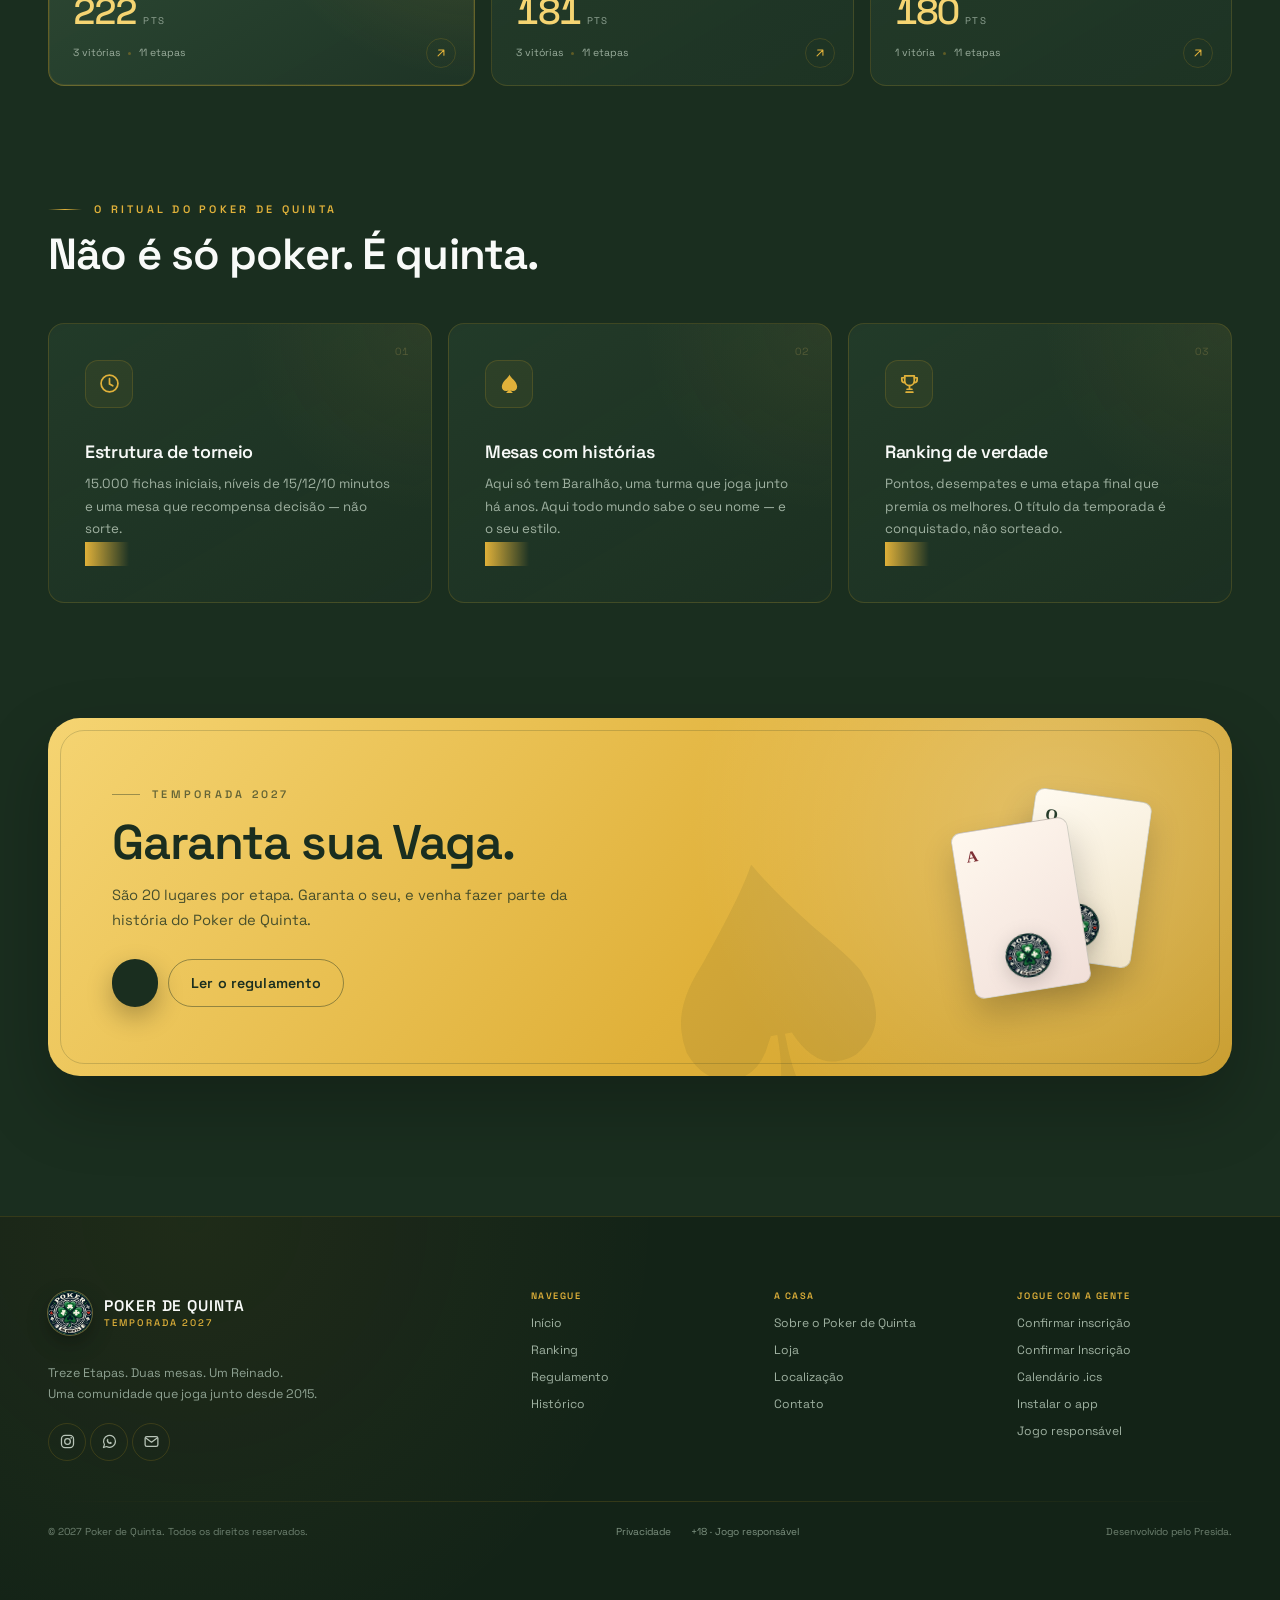
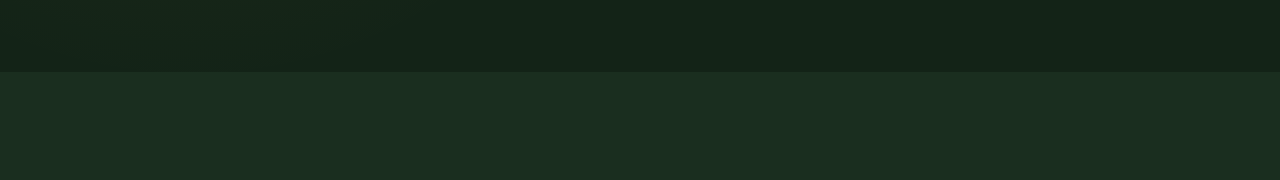
==== commit 37a65411: "Update index.html" ====
--- a/index.html
+++ b/index.html
@@ -404,7 +404,7 @@
               <div class="countdown__sep" aria-hidden="true">:</div>
               <div class="countdown__unit"><strong data-countdown="seconds">--</strong><span>seg</span></div>
             </div>
-            <p class="countdown-card__date" id="countdown-date">07 OUT 2027 · 20H00</p>
+            <p class="countdown-card__date" id="countdown-date">28  2027 · 20H00</p>
             <div class="countdown-card__rule"></div>
             <p class="countdown-card__note">
               <svg class="icon" aria-hidden="true"><use href="#i-users"></use></svg>
@@ -491,9 +491,9 @@
             <h2 id="cta-title">Garanta sua Vaga.</h2>
             <p>São 20 lugares por etapa. Garanta o seu, e venha fazer parte da história do Poker de Quinta.</p>
             <div class="cta-banner__actions">
-              <a class="btn btn--dark" href="#" data-whatsapp="Oi Presida, quero parabenizar voce pelo lindo site que fez!.">
-                Fale com o Presida!
-                <svg class="icon" aria-hidden="true"><use href="#i-whatsapp"></use></svg>
+              <a class="btn btn--dark" href="#confirmar"
+                Confirme sua Vaga!
+                <svg class="icon" aria-hidden="true"><use href="#i-up"></use></svg>
               </a>
               <a class="btn btn--outline-dark" href="#regulamento" data-route-link="regulamento">Ler o regulamento</a>
             </div>
--- a/css/confirm.css
+++ b/css/confirm.css
@@ -0,0 +1,726 @@
+/* ============================================================
+   CONFIRMAÇÃO DE INSCRIÇÃO — POKER DE QUINTA
+   Modal + página integrada, no visual do site (hml2).
+   ============================================================ */
+
+.confirm-page-root {
+  min-height: 320px;
+}
+
+.confirm-loading {
+  display: grid;
+  place-items: center;
+  min-height: 260px;
+  border: 1px dashed var(--color-border-soft);
+  border-radius: var(--radius-xl);
+  color: var(--color-text-muted);
+  font-size: 0.8rem;
+}
+
+.confirm-app {
+  display: grid;
+  grid-template-columns: minmax(0, 1.05fr) minmax(310px, 0.95fr);
+  gap: 22px;
+  align-items: start;
+}
+
+.confirm-main {
+  display: grid;
+  gap: 18px;
+}
+
+.confirm-stage-card,
+.confirm-form-card,
+.confirm-side,
+.confirm-admin {
+  border: 1px solid var(--color-border-soft);
+  border-radius: var(--radius-xl);
+  background: linear-gradient(160deg, rgba(42, 69, 49, 0.55), rgba(15, 29, 19, 0.45));
+}
+
+.confirm-stage-card {
+  padding: 24px;
+}
+
+.confirm-stage-card .eyebrow {
+  margin-bottom: 16px;
+}
+
+.confirm-stage-head {
+  display: flex;
+  align-items: flex-start;
+  gap: 16px;
+}
+
+.confirm-stage-num {
+  display: grid;
+  place-items: center;
+  width: 58px;
+  height: 58px;
+  flex: none;
+  border: 1px solid var(--color-border);
+  border-radius: 50%;
+  color: var(--color-brand-light);
+  font-size: 1.1rem;
+  font-weight: var(--font-weight-semibold);
+  font-variant-numeric: tabular-nums;
+  background: rgba(224, 177, 58, 0.06);
+}
+
+.confirm-stage-head h2 {
+  margin: 0;
+  font-size: clamp(1.3rem, 2.2vw, 1.75rem);
+  line-height: 1.2;
+}
+
+.confirm-stage-head p {
+  margin: 6px 0 0;
+  color: var(--color-text-muted);
+  font-size: 0.78rem;
+}
+
+.confirm-stats {
+  display: grid;
+  grid-template-columns: repeat(3, 1fr);
+  gap: 9px;
+  margin-top: 22px;
+}
+
+.confirm-stat {
+  padding: 13px 14px;
+  border: 1px solid var(--color-border-soft);
+  border-radius: var(--radius-md);
+  background: rgba(10, 22, 14, 0.28);
+}
+
+.confirm-stat strong {
+  display: block;
+  color: var(--color-brand-light);
+  font-size: 1.55rem;
+  line-height: 1;
+  font-variant-numeric: tabular-nums;
+}
+
+.confirm-stat span {
+  display: block;
+  margin-top: 5px;
+  color: #819483;
+  font-size: 0.56rem;
+  letter-spacing: 0.08em;
+  text-transform: uppercase;
+}
+
+.confirm-meta {
+  display: flex;
+  align-items: center;
+  justify-content: space-between;
+  gap: 12px;
+  flex-wrap: wrap;
+  margin-top: 16px;
+  padding-top: 14px;
+  border-top: 1px solid var(--color-border-soft);
+}
+
+.confirm-badge {
+  display: inline-flex;
+  align-items: center;
+  gap: 6px;
+  padding: 5px 10px;
+  border: 1px solid rgba(95, 191, 111, 0.35);
+  border-radius: var(--radius-pill);
+  background: rgba(95, 191, 111, 0.08);
+  color: #a8e8b8;
+  font-size: 0.62rem;
+  letter-spacing: 0.05em;
+  text-transform: uppercase;
+}
+
+.confirm-badge::before {
+  content: "";
+  width: 6px;
+  height: 6px;
+  border-radius: 50%;
+  background: #5fbf6f;
+  box-shadow: 0 0 7px rgba(95, 191, 111, 0.8);
+}
+
+.confirm-badge.is-closed {
+  border-color: rgba(255, 123, 134, 0.35);
+  background: rgba(255, 123, 134, 0.08);
+  color: #ffb3ba;
+}
+
+.confirm-badge.is-closed::before {
+  background: #ff7b86;
+  box-shadow: 0 0 7px rgba(255, 123, 134, 0.8);
+}
+
+.confirm-opening {
+  color: #819483;
+  font-size: 0.68rem;
+}
+
+.confirm-form-card {
+  padding: 24px;
+}
+
+.confirm-form-card h3 {
+  margin: 0;
+  font-size: 1.15rem;
+}
+
+.confirm-form-deck {
+  margin: 6px 0 18px;
+  color: var(--color-text-muted);
+  font-size: 0.76rem;
+  line-height: 1.6;
+}
+
+.confirm-form {
+  display: grid;
+  gap: 12px;
+}
+
+.confirm-field {
+  display: flex;
+  flex-direction: column;
+  gap: 6px;
+}
+
+.confirm-field > span {
+  color: #91a594;
+  font-size: 0.58rem;
+  font-weight: var(--font-weight-semibold);
+  letter-spacing: 0.1em;
+  text-transform: uppercase;
+}
+
+.confirm-field select,
+.confirm-field input {
+  width: 100%;
+  min-height: 44px;
+  padding: 0 12px;
+  border: 1px solid var(--color-border-soft);
+  border-radius: var(--radius-md);
+  background: rgba(10, 22, 14, 0.55);
+  color: var(--color-text);
+  font: inherit;
+  font-size: 0.82rem;
+}
+
+.confirm-field select:focus,
+.confirm-field input:focus {
+  outline: 2px solid var(--color-brand-light);
+  outline-offset: 2px;
+}
+
+.confirm-check {
+  display: flex;
+  align-items: center;
+  gap: 8px;
+  color: #b8c4b8;
+  font-size: 0.74rem;
+  line-height: 1.4;
+  cursor: pointer;
+}
+
+.confirm-check input {
+  width: 16px;
+  height: 16px;
+  accent-color: var(--color-brand);
+  flex: none;
+}
+
+.confirm-guest {
+  display: grid;
+  gap: 12px;
+  padding: 14px;
+  border: 1px dashed var(--color-border-soft);
+  border-radius: var(--radius-md);
+  background: rgba(10, 22, 14, 0.24);
+}
+
+.confirm-guest[hidden] {
+  display: none;
+}
+
+.confirm-form .btn {
+  min-height: 48px;
+}
+
+.confirm-feedback {
+  min-height: 18px;
+  margin: 0;
+  color: #a8e8b8;
+  font-size: 0.72rem;
+  line-height: 1.5;
+}
+
+.confirm-feedback.is-error {
+  color: #ffb3ba;
+}
+
+.confirm-note {
+  margin: 0;
+  color: #7f9382;
+  font-size: 0.63rem;
+  line-height: 1.55;
+}
+
+.confirm-existing {
+  margin-top: 14px;
+  padding: 14px;
+  border: 1px solid rgba(245, 212, 114, 0.25);
+  border-radius: var(--radius-md);
+  background: rgba(224, 177, 58, 0.06);
+}
+
+.confirm-existing[hidden] {
+  display: none;
+}
+
+.confirm-existing p {
+  margin: 0 0 10px;
+  color: #e8d9a8;
+  font-size: 0.76rem;
+  line-height: 1.5;
+}
+
+.confirm-side {
+  padding: 20px;
+  display: flex;
+  flex-direction: column;
+  min-height: 100%;
+}
+
+.confirm-side-head {
+  display: flex;
+  align-items: flex-start;
+  justify-content: space-between;
+  gap: 10px;
+  flex-wrap: wrap;
+}
+
+.confirm-side-head h3 {
+  margin: 2px 0 0;
+  font-size: 1rem;
+}
+
+.confirm-side-head .eyebrow {
+  margin: 0;
+  font-size: 0.54rem;
+}
+
+.confirm-refresh {
+  display: inline-flex;
+  align-items: center;
+  gap: 5px;
+  padding: 6px 10px;
+  border: 1px solid var(--color-border-soft);
+  border-radius: var(--radius-pill);
+  color: #9fb2a2;
+  font-size: 0.62rem;
+  cursor: pointer;
+  background: transparent;
+}
+
+.confirm-refresh:hover {
+  color: var(--color-brand-light);
+  border-color: var(--color-border);
+}
+
+.confirm-tabs {
+  display: flex;
+  gap: 4px;
+  margin: 16px 0 12px;
+  padding: 4px;
+  border: 1px solid var(--color-border-soft);
+  border-radius: var(--radius-pill);
+  background: rgba(10, 22, 14, 0.3);
+}
+
+.confirm-tabs button {
+  flex: 1;
+  padding: 7px 9px;
+  border-radius: var(--radius-pill);
+  color: #8fa292;
+  font-size: 0.64rem;
+  font-weight: var(--font-weight-medium);
+  cursor: pointer;
+}
+
+.confirm-tabs button.is-active {
+  color: var(--color-text-inverse);
+  background: var(--color-brand-light);
+}
+
+.confirm-tabs span {
+  opacity: 0.75;
+  margin-left: 2px;
+  font-variant-numeric: tabular-nums;
+}
+
+.confirm-list {
+  list-style: none;
+  margin: 0;
+  padding: 0;
+  max-height: 390px;
+  overflow-y: auto;
+  scrollbar-width: thin;
+}
+
+.confirm-person {
+  display: flex;
+  align-items: center;
+  gap: 9px;
+  padding: 8px 2px;
+  border-bottom: 1px solid rgba(245, 212, 114, 0.07);
+}
+
+.confirm-person:last-child {
+  border-bottom: 0;
+}
+
+.confirm-person__pos {
+  width: 20px;
+  flex: none;
+  color: #819483;
+  font-size: 0.6rem;
+  text-align: right;
+  font-variant-numeric: tabular-nums;
+}
+
+.confirm-person__avatar {
+  display: grid;
+  place-items: center;
+  width: 30px;
+  height: 30px;
+  flex: none;
+  border: 1px solid var(--color-border-soft);
+  border-radius: 50%;
+  background: rgba(245, 212, 114, 0.1);
+  color: var(--color-brand-light);
+  font-size: 0.58rem;
+  font-weight: var(--font-weight-semibold);
+  overflow: hidden;
+}
+
+.confirm-person__avatar img {
+  width: 100%;
+  height: 100%;
+  object-fit: cover;
+}
+
+.confirm-person__copy {
+  min-width: 0;
+  flex: 1;
+}
+
+.confirm-person__name {
+  display: block;
+  overflow: hidden;
+  text-overflow: ellipsis;
+  white-space: nowrap;
+  font-size: 0.76rem;
+  font-weight: var(--font-weight-medium);
+}
+
+.confirm-person__meta {
+  display: block;
+  margin-top: 2px;
+  color: #819483;
+  font-size: 0.58rem;
+}
+
+.confirm-person__actions {
+  display: flex;
+  align-items: center;
+  gap: 5px;
+  flex: none;
+}
+
+.confirm-chip {
+  display: inline-flex;
+  padding: 3px 7px;
+  border-radius: var(--radius-pill);
+  font-size: 0.52rem;
+  letter-spacing: 0.06em;
+  text-transform: uppercase;
+  white-space: nowrap;
+}
+
+.confirm-chip--member {
+  background: rgba(245, 212, 114, 0.1);
+  color: #e8d9a8;
+}
+
+.confirm-chip--guest {
+  background: rgba(127, 181, 255, 0.1);
+  color: #a9c9ff;
+}
+
+.confirm-chip--wait {
+  background: rgba(255, 171, 107, 0.1);
+  color: #ffc79b;
+}
+
+.confirm-mini-btn {
+  display: inline-grid;
+  place-items: center;
+  min-width: 24px;
+  height: 24px;
+  padding: 0 6px;
+  border: 1px solid var(--color-border-soft);
+  border-radius: 6px;
+  color: #9fb2a2;
+  font-size: 0.6rem;
+  cursor: pointer;
+  background: transparent;
+}
+
+.confirm-mini-btn:hover {
+  color: #ffb3ba;
+  border-color: rgba(255, 179, 186, 0.4);
+}
+
+.confirm-mini-btn--promote:hover {
+  color: #a8e8b8;
+  border-color: rgba(168, 232, 184, 0.4);
+}
+
+.confirm-list-note {
+  margin: 12px 0 0;
+  color: #7f9382;
+  font-size: 0.62rem;
+  line-height: 1.5;
+}
+
+.confirm-empty {
+  padding: 22px 10px;
+  color: #819483;
+  font-size: 0.72rem;
+  text-align: center;
+}
+
+.confirm-error {
+  margin: 10px 0 0;
+  color: #ffb3ba;
+  font-size: 0.68rem;
+}
+
+.confirm-error[hidden] {
+  display: none;
+}
+
+[data-confirm-full-link] {
+  display: inline-flex;
+  align-items: center;
+  gap: 5px;
+  margin-top: 12px;
+  color: var(--color-brand-light);
+  font-size: 0.68rem;
+}
+
+[data-mode="page"] [data-confirm-full-link] {
+  display: none;
+}
+
+/* ADMIN */
+.confirm-admin {
+  grid-column: 1 / -1;
+  padding: 16px 20px;
+}
+
+.confirm-admin-head {
+  display: flex;
+  align-items: center;
+  justify-content: space-between;
+  gap: 10px;
+  flex-wrap: wrap;
+}
+
+.confirm-admin-head strong {
+  color: #9fb2a2;
+  font-size: 0.62rem;
+  letter-spacing: 0.12em;
+  text-transform: uppercase;
+}
+
+.confirm-admin-form {
+  display: flex;
+  align-items: center;
+  gap: 8px;
+  flex-wrap: wrap;
+  margin-top: 12px;
+}
+
+.confirm-admin-form input {
+  min-height: 38px;
+  padding: 0 10px;
+  border: 1px solid var(--color-border-soft);
+  border-radius: 8px;
+  background: rgba(10, 22, 14, 0.55);
+  color: var(--color-text);
+  font: inherit;
+  font-size: 0.78rem;
+}
+
+.confirm-admin-panel {
+  display: flex;
+  align-items: center;
+  gap: 8px;
+  flex-wrap: wrap;
+  margin-top: 12px;
+}
+
+.confirm-admin-msg {
+  color: #e8d9a8;
+  font-size: 0.68rem;
+}
+
+/* MODAL */
+.confirm-modal-open {
+  overflow: hidden;
+}
+
+.confirm-modal {
+  position: fixed;
+  inset: 0;
+  z-index: 1500;
+  display: grid;
+  place-items: center;
+  padding: 18px;
+}
+
+.confirm-modal[hidden] {
+  display: none;
+}
+
+.confirm-modal__backdrop {
+  position: absolute;
+  inset: 0;
+  background: rgba(4, 12, 7, 0.82);
+  backdrop-filter: blur(8px);
+}
+
+.confirm-modal__dialog {
+  position: relative;
+  z-index: 2;
+  width: min(980px, 100%);
+  max-height: 92dvh;
+  overflow-y: auto;
+  padding: 26px;
+  border: 1px solid var(--color-border);
+  border-radius: var(--radius-2xl);
+  background:
+    radial-gradient(circle at 8% 0%, rgba(224, 177, 58, 0.08), transparent 38%),
+    #172b1e;
+  box-shadow: 0 40px 120px rgba(0, 0, 0, 0.6);
+  scrollbar-width: thin;
+}
+
+.confirm-modal__close {
+  position: absolute;
+  top: 14px;
+  right: 14px;
+  z-index: 3;
+  display: grid;
+  place-items: center;
+  width: 36px;
+  height: 36px;
+  border: 1px solid var(--color-border-soft);
+  border-radius: 50%;
+  color: #b8c4b8;
+  font-size: 1rem;
+  cursor: pointer;
+  background: rgba(10, 22, 14, 0.5);
+}
+
+.confirm-modal__close:hover {
+  color: var(--color-brand-light);
+  border-color: var(--color-border);
+}
+
+.confirm-modal [data-mode="modal"] {
+  grid-template-columns: minmax(0, 1fr) minmax(280px, 0.85fr);
+}
+
+.confirm-modal [data-mode="modal"] .confirm-form-card {
+  grid-column: auto;
+}
+
+.confirm-modal [data-mode="modal"] .confirm-list {
+  max-height: 250px;
+}
+
+.confirm-modal [data-mode="modal"] .confirm-admin {
+  display: none;
+}
+
+/* HOME */
+.next-stage__confirm-count {
+  display: flex;
+  align-items: center;
+  gap: 8px;
+  flex-wrap: wrap;
+  margin-top: 13px;
+  color: var(--color-text-muted);
+  font-size: 0.72rem;
+}
+
+.next-stage__confirm-count strong {
+  color: var(--color-brand-light);
+  font-weight: var(--font-weight-semibold);
+  font-variant-numeric: tabular-nums;
+}
+
+.next-stage__confirm-count .dot {
+  width: 3px;
+  height: 3px;
+  border-radius: 50%;
+  background: #617567;
+}
+
+@media (max-width: 900px) {
+  .confirm-app,
+  .confirm-modal [data-mode="modal"] {
+    grid-template-columns: 1fr;
+  }
+
+  .confirm-side {
+    order: 3;
+  }
+
+  .confirm-list {
+    max-height: 300px;
+  }
+}
+
+@media (max-width: 560px) {
+  .confirm-stage-card,
+  .confirm-form-card,
+  .confirm-side {
+    padding: 17px;
+  }
+
+  .confirm-stats {
+    grid-template-columns: 1fr 1fr;
+  }
+
+  .confirm-stat:last-child {
+    grid-column: 1 / -1;
+  }
+
+  .confirm-modal {
+    padding: 0;
+    align-items: stretch;
+  }
+
+  .confirm-modal__dialog {
+    width: 100%;
+    max-height: 100dvh;
+    border-radius: 0;
+    padding: 20px 15px 40px;
+  }
+}
+
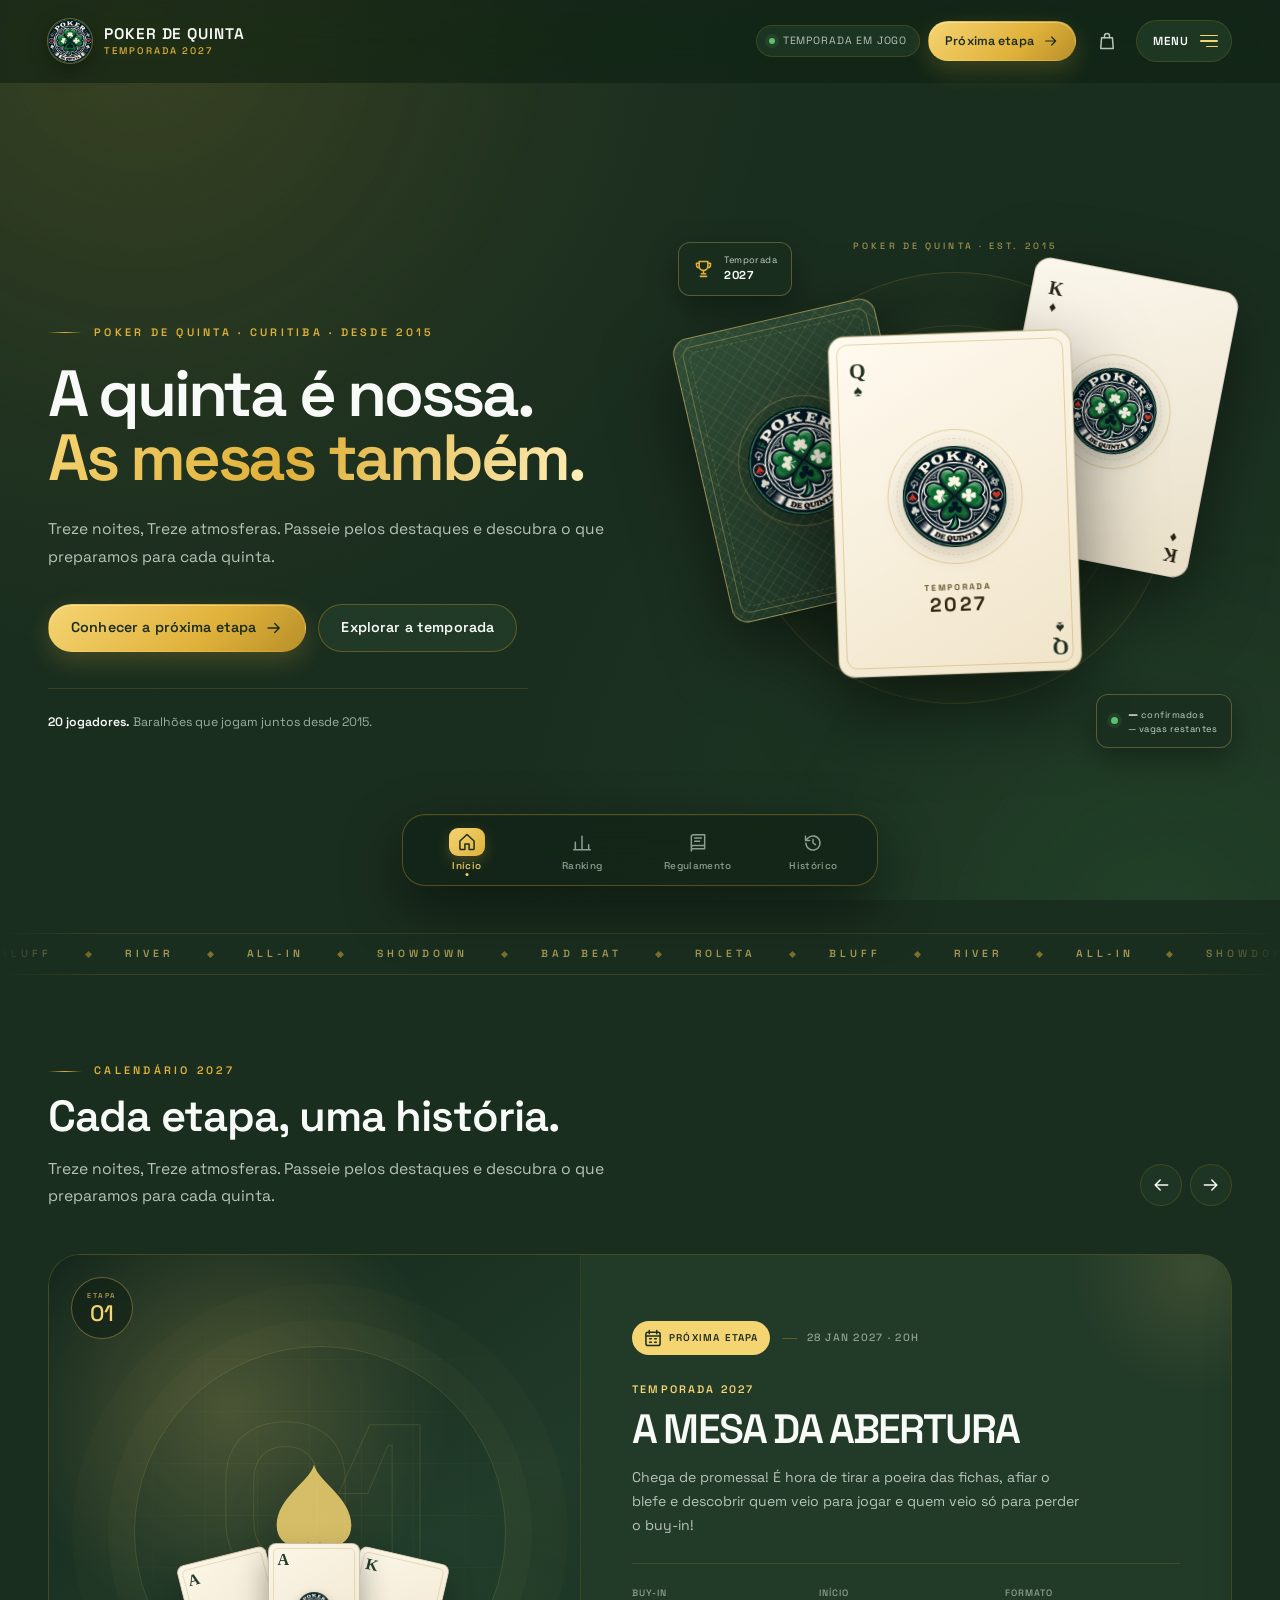
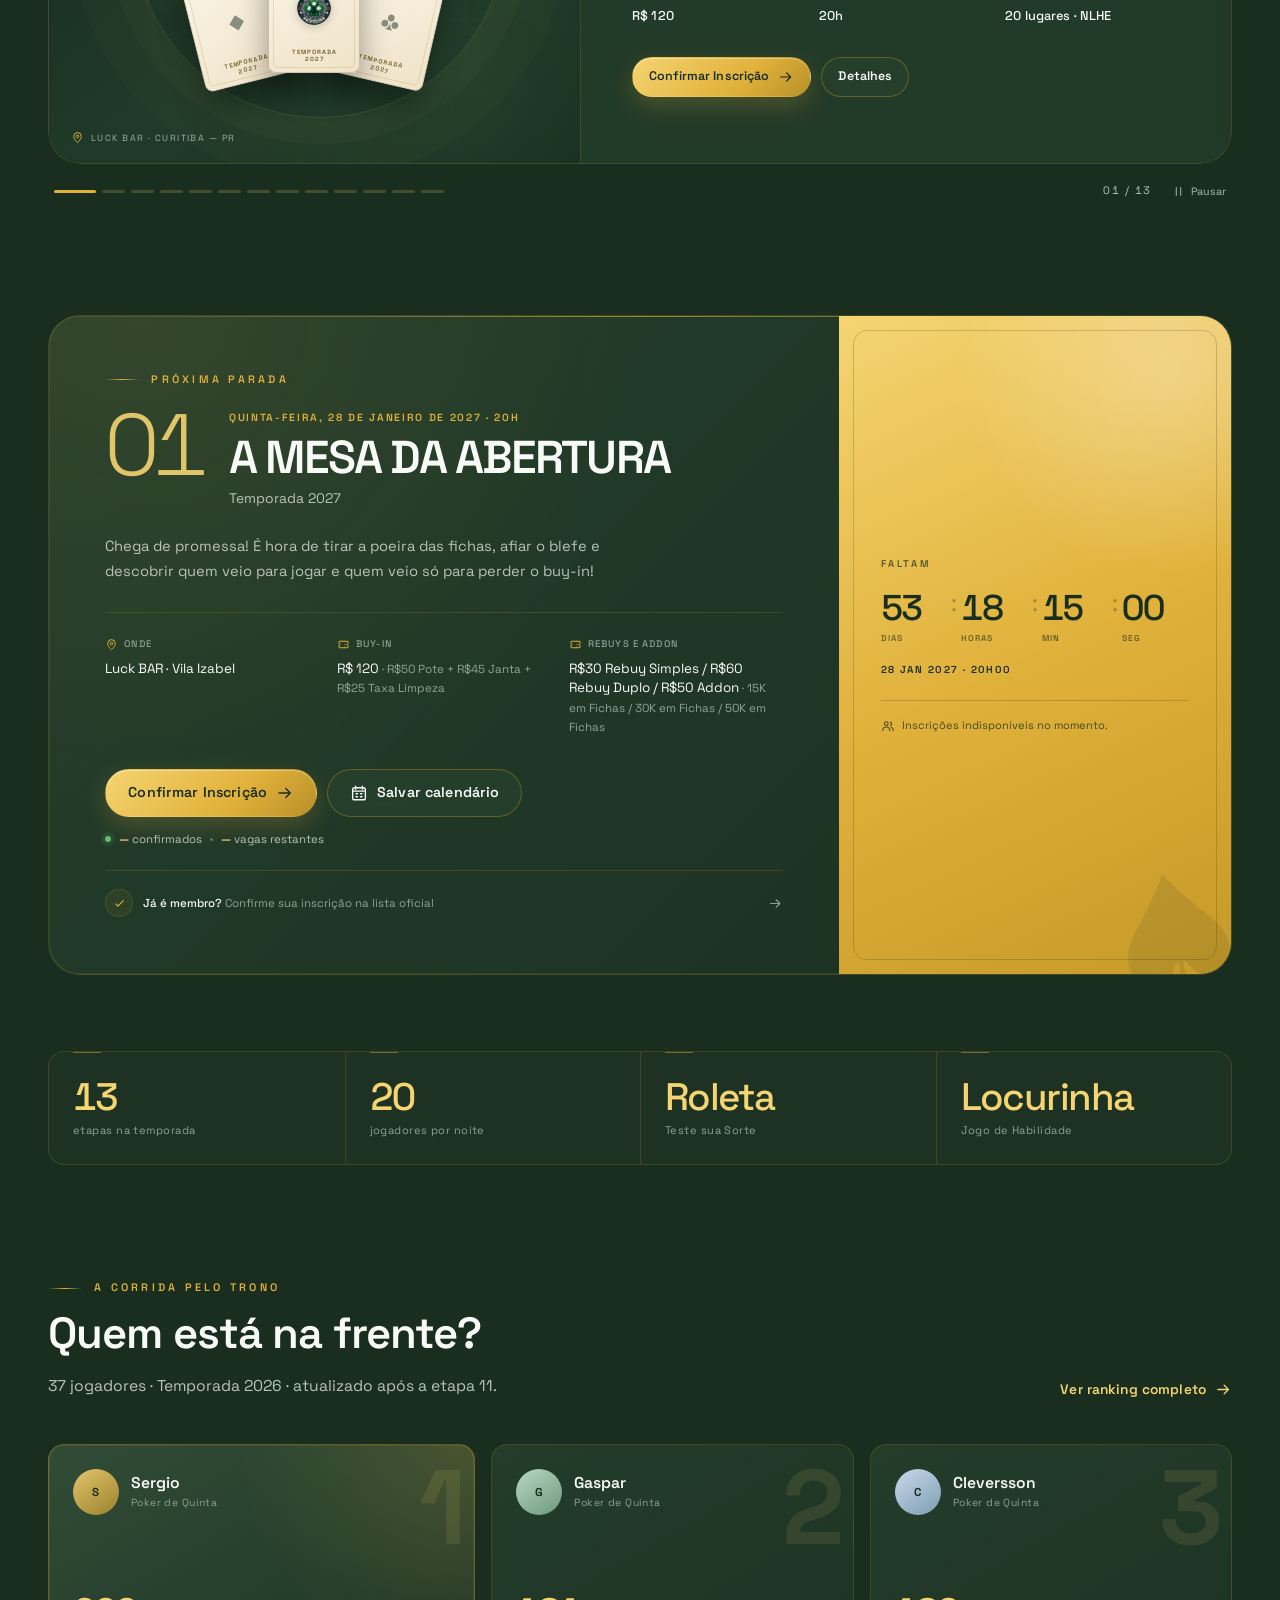
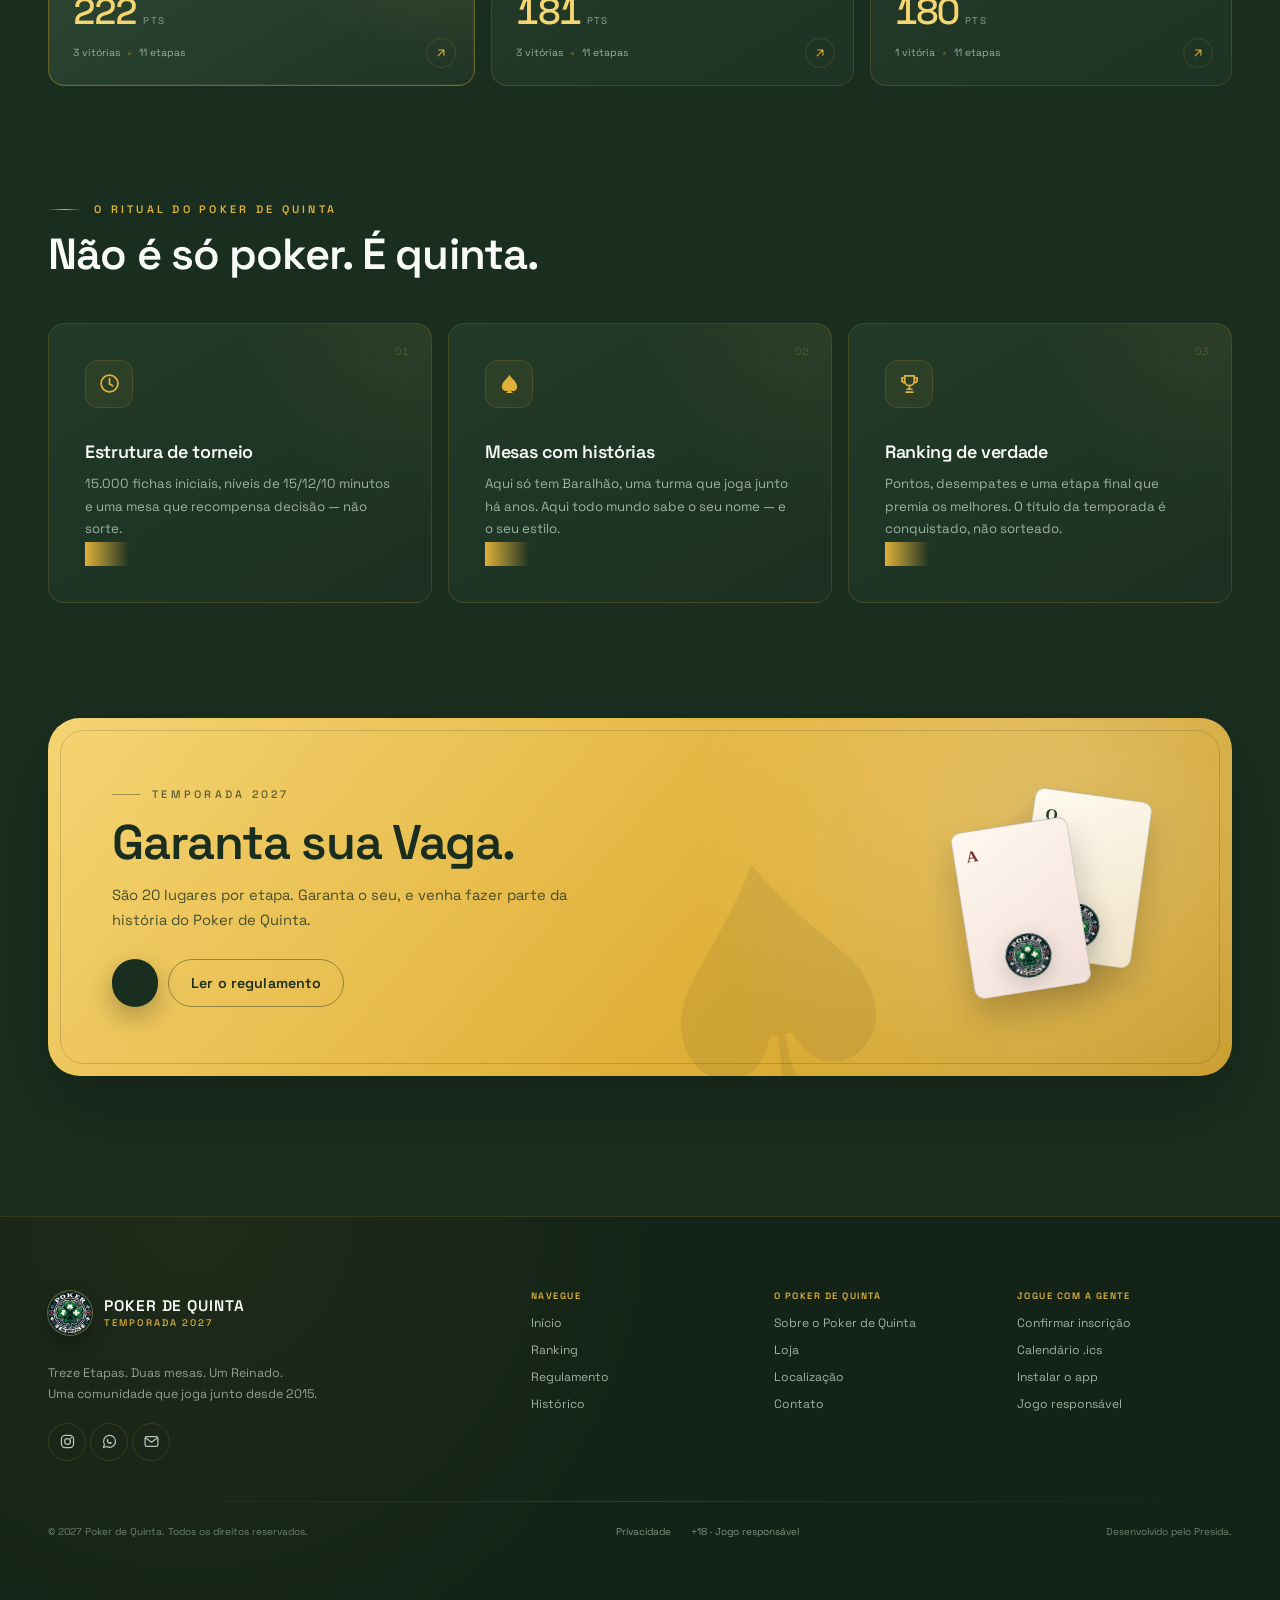
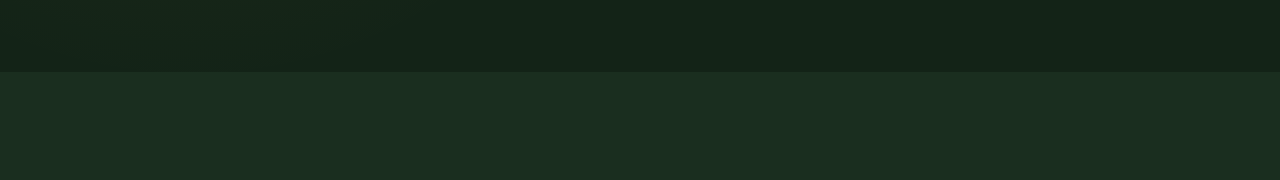
==== commit e3cdb30e: "Revise contact details and FAQ text Updated contact information and FAQ responses for clarity." ====
--- a/index.html
+++ b/index.html
@@ -1286,7 +1286,7 @@
           <aside class="contact-side">
             <a class="contact-channel" href="#" data-whatsapp="Olá! Vim pelo site do Poker de Quinta e gostaria de falar com a organização." target="_blank" rel="noopener">
               <span class="contact-channel__icon"><svg class="icon" aria-hidden="true"><use href="#i-whatsapp"></use></svg></span>
-              <div><span>WhatsApp</span><strong>(11) 99999-2027</strong><small>Resposta em até 24h</small></div>
+              <div><span>WhatsApp</span><strong>(41) 98721-0685</strong><small>Resposta em até 24h</small></div>
               <svg class="icon contact-channel__arrow" aria-hidden="true"><use href="#i-arrow-up-right"></use></svg>
             </a>
             <a class="contact-channel" href="mailto:contato@pokerdequinta.com.br">
@@ -1318,15 +1318,15 @@
           <div class="faq-grid">
             <details class="faq-item">
               <summary>Preciso saber jogar poker para participar?<span><svg class="icon" aria-hidden="true"><use href="#i-chevron-down"></use></svg></span></summary>
-              <p>Não. A casa recebe jogadores de todos os níveis, do iniciante ao experiente. O importante é conhecer as regras básicas e jogar com respeito. Antes da primeira mão, a organização faz um rápido alinhamento de etiqueta.</p>
+              <p>Não. O Poker de Quinta recebe jogadores de todos os níveis, do iniciante ao experiente, na verdade aqui ninguem joga bosta alguma O importante é conhecer as regras básicas e jogar com respeito. Antes da primeira mão, a organização faz um rápido alinhamento de etiqueta.</p>
             </details>
             <details class="faq-item">
               <summary>Como faço para confirmar minha inscrição?<span><svg class="icon" aria-hidden="true"><use href="#i-chevron-down"></use></svg></span></summary>
-              <p>Clique em <strong>Confirmar Inscrição</strong> em qualquer botão do site, escolha seu nome e confirme. A vaga é registrada na hora; se a mesa estiver cheia, você entra na lista de espera. A cadeira fica garantida até as 20h15.</p>
+              <p>Clique em <strong>Confirmar Inscrição</strong> em qualquer botão do site, escolha seu nome e confirme. A vaga é registrada na hora; se a mesa estiver cheia, você entra na lista de espera. A vaga fica garantida, só nao tire o nome no dia que é foda.</p>
             </details>
             <details class="faq-item">
               <summary>Posso levar um convidado?<span><svg class="icon" aria-hidden="true"><use href="#i-chevron-down"></use></svg></span></summary>
-              <p>Sim. Cada membro pode indicar um convidado por etapa, desde que haja vaga. A indicação precisa ser confirmada pela organização antes da noite do jogo.</p>
+              <p>Sim. Cada membro pode indicar um convidado por etapa, desde que haja vaga. A indicação precisa ser confirmada pela organização.</p>
             </details>
             <details class="faq-item">
               <summary>O que está incluso no buy-in?<span><svg class="icon" aria-hidden="true"><use href="#i-chevron-down"></use></svg></span></summary>
@@ -1370,7 +1370,7 @@
             <a href="#historico" data-route-link="historico">Histórico</a>
           </div>
           <div>
-            <h2>A casa</h2>
+            <h2>O Poker de Quinta</h2>
             <a href="#sobre" data-route-link="sobre">Sobre o Poker de Quinta</a>
             <a href="#loja" data-route-link="loja">Loja</a>
             <a href="#localizacao" data-route-link="localizacao">Localização</a>
@@ -1379,7 +1379,6 @@
           <div>
             <h2>Jogue com a gente</h2>
             <a href="#confirmar" data-route-link="confirmar">Confirmar inscrição</a>
-            <a href="#confirmar" data-confirm-open>Confirmar Inscrição</a>
             <a href="assets/poker-de-quinta-2027.ics" download>Calendário .ics</a>
             <button class="footer-install" type="button" data-install>Instalar o app</button>
             <button class="footer-install" type="button" data-modal="responsible">Jogo responsável</button>
@@ -1434,7 +1433,7 @@
     </div>
 
     <div class="drawer__body">
-      <p class="drawer__label">Sua cadeira</p>
+      <p class="drawer__label">Sua Vaga</p>
       <nav class="menu-list" aria-label="Menu lateral">
         <a class="menu-list__feature" href="#confirmar" data-route-link="confirmar">
           <span>Confirmar inscrição</span>
@@ -1463,8 +1462,8 @@
       <div class="drawer-next" id="drawer-next">
         <span class="drawer-next__eyebrow">Próxima etapa</span>
         <div class="drawer-next__row">
-          <span class="drawer-next__number">09</span>
-          <div><strong>Mesa dos Tubarões</strong><span>07 OUT 2027 · 20H</span></div>
+          <span class="drawer-next__number">01</span>
+          <div><strong>Mesa dos Tubarões</strong><span>28 JAN 2027 · 20H</span></div>
         </div>
         <a class="btn btn--primary btn--sm btn--block" href="#inicio" data-scroll-target="proxima-etapa">Ver detalhes</a>
       </div>
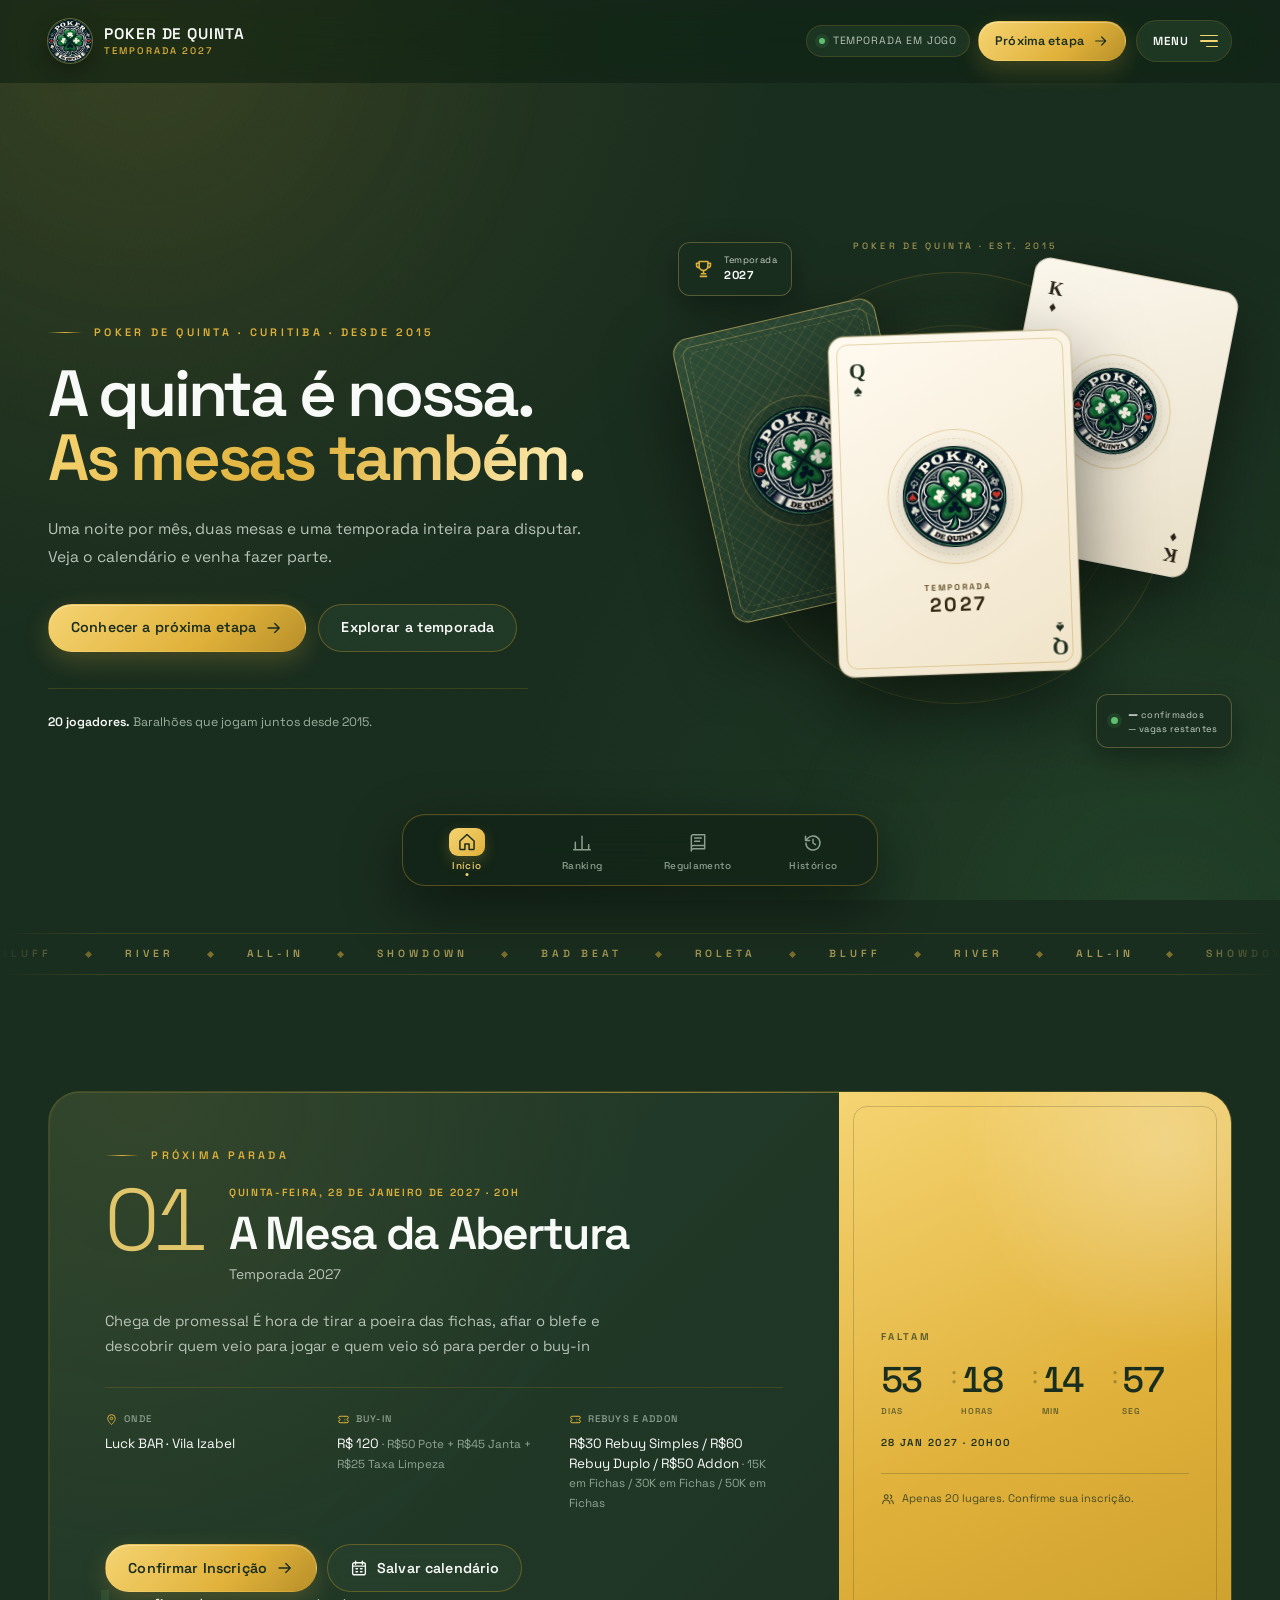
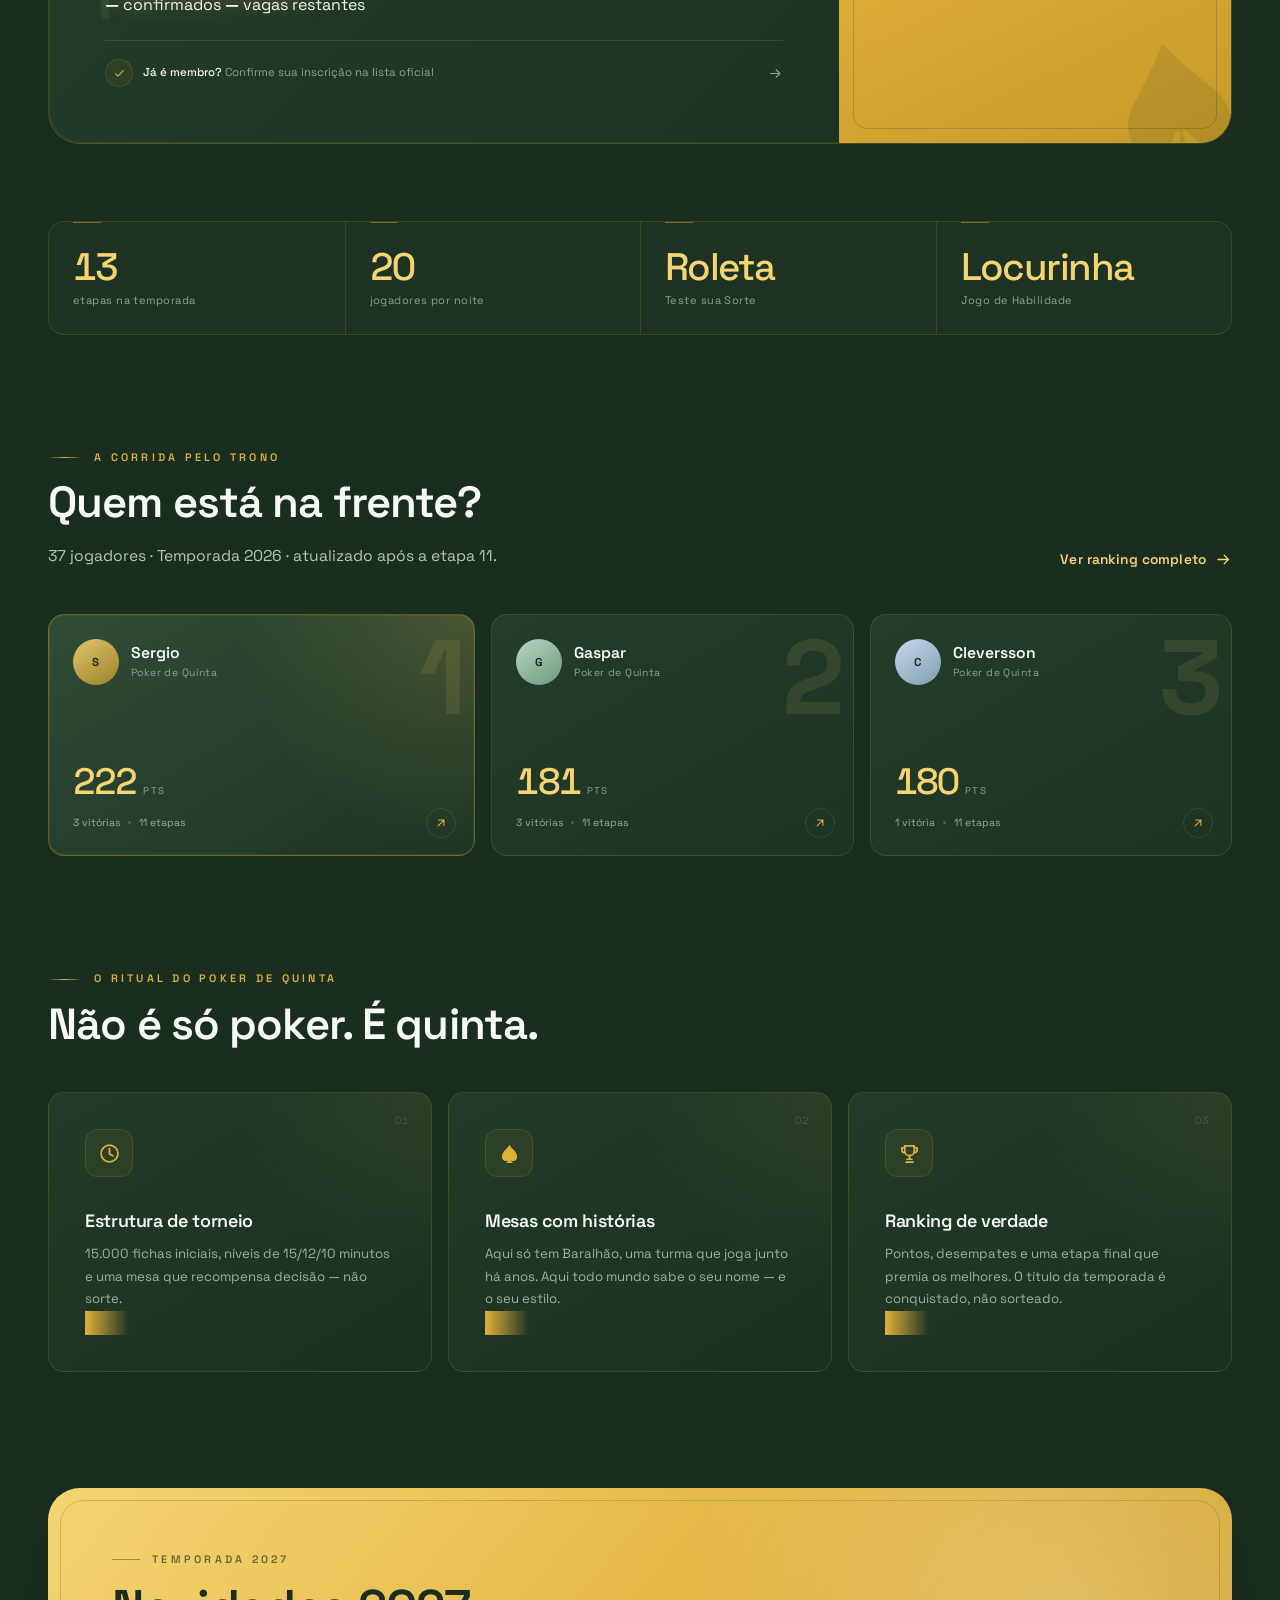
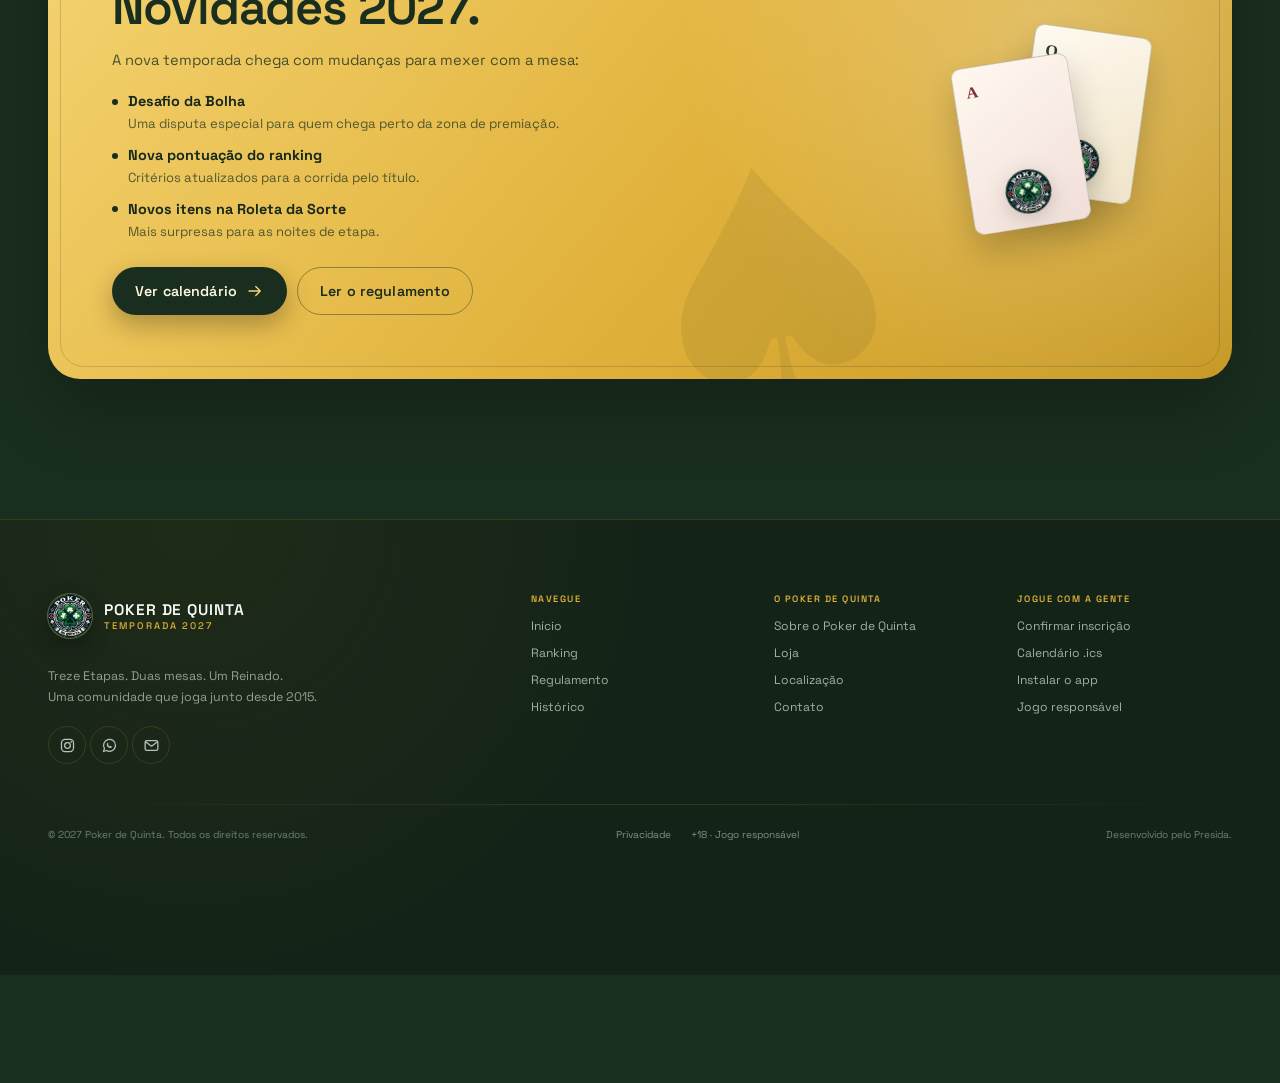
==== commit 8c75dd32: "Add files via upload" ====
--- a/index.html
+++ b/index.html
@@ -31,7 +31,6 @@
 
   <link rel="icon" href="assets/icons/favicon-32.png" sizes="32x32" type="image/png">
   <link rel="icon" href="assets/icons/favicon-16.png" sizes="16x16" type="image/png">
-  <link rel="icon" href="assets/icons/favicon.ico" sizes="any">
   <link rel="icon" href="logo%20pdq.png" type="image/png">
   <link rel="apple-touch-icon" href="assets/icons/apple-touch-icon.png">
   <link rel="manifest" href="manifest.webmanifest">
@@ -248,7 +247,7 @@
               <span class="text-gold">As mesas também.</span>
             </h1>
             <p class="hero__lead reveal">
-              Treze noites, Treze atmosferas. Passeie pelos destaques e descubra o que preparamos para cada quinta.
+              Uma noite por mês, duas mesas e uma temporada inteira para disputar. Veja o calendário e venha fazer parte.
             </p>
             <div class="hero__actions reveal">
               <a class="btn btn--primary" href="#inicio" data-scroll-target="proxima-etapa">
@@ -303,45 +302,7 @@
           </div>
         </div>
 
-        <!-- CARROSSEL DE DESTAQUES -->
-        <section class="section highlights" id="temporada" aria-labelledby="highlights-title">
-          <div class="section-head">
-            <div class="section-head__copy">
-              <p class="eyebrow"><span class="eyebrow__line" aria-hidden="true"></span>Calendário 2027</p>
-              <h2 id="highlights-title">Cada etapa, uma história.</h2>
-              <p class="section-deck">Treze noites, Treze atmosferas. Passeie pelos destaques e descubra o que preparamos para cada quinta.</p>
-            </div>
-            <div class="carousel-nav">
-              <button class="icon-btn icon-btn--outline" id="carousel-prev" type="button" aria-label="Etapa anterior">
-                <svg class="icon" aria-hidden="true"><use href="#i-arrow-left"></use></svg>
-              </button>
-              <button class="icon-btn icon-btn--outline" id="carousel-next" type="button" aria-label="Próxima etapa">
-                <svg class="icon" aria-hidden="true"><use href="#i-arrow-right"></use></svg>
-              </button>
-            </div>
-          </div>
-
-          <div class="stage-carousel reveal" id="stage-carousel" role="region" aria-roledescription="carrossel" aria-label="Destaques das etapas da Temporada 2027">
-            <div class="stage-carousel__viewport" id="stage-viewport">
-              <div class="stage-carousel__track" id="stage-track"></div>
-            </div>
-            <div class="stage-carousel__bar">
-              <div class="carousel-dots" id="carousel-dots" role="group" aria-label="Selecionar etapa"></div>
-              <div class="carousel-meta">
-                <span class="carousel-counter" id="carousel-counter">01 / 12</span>
-                <button class="carousel-autoplay" id="carousel-autoplay" type="button" aria-label="Pausar carrossel" aria-pressed="false">
-                  <svg class="icon" aria-hidden="true"><use href="#i-pause"></use></svg>
-                  <span>Pausar</span>
-                </button>
-              </div>
-            </div>
-            <p class="sr-only" id="carousel-live" aria-live="polite"></p>
-            <p class="carousel-hint">
-              <svg class="icon" aria-hidden="true"><use href="#i-arrow-right"></use></svg>
-              Deslize para navegar
-            </p>
-          </div>
-        </section>
+        <!-- O calendário completo das etapas está no menu lateral. -->
 
         <!-- PRÓXIMA ETAPA -->
         <section class="next-stage reveal" id="proxima-etapa" aria-labelledby="next-stage-title">
@@ -488,12 +449,17 @@
           <span class="cta-banner__watermark" aria-hidden="true">♠</span>
           <div class="cta-banner__content">
             <p class="eyebrow">Temporada 2027</p>
-            <h2 id="cta-title">Garanta sua Vaga.</h2>
-            <p>São 20 lugares por etapa. Garanta o seu, e venha fazer parte da história do Poker de Quinta.</p>
+            <h2 id="cta-title">Novidades 2027.</h2>
+            <p>A nova temporada chega com mudanças para mexer com a mesa:</p>
+            <ul class="whats-new-list">
+              <li><strong>Desafio da Bolha</strong><span>Uma disputa especial para quem chega perto da zona de premiação.</span></li>
+              <li><strong>Nova pontuação do ranking</strong><span>Critérios atualizados para a corrida pelo título.</span></li>
+              <li><strong>Novos itens na Roleta da Sorte</strong><span>Mais surpresas para as noites de etapa.</span></li>
+            </ul>
             <div class="cta-banner__actions">
-              <a class="btn btn--dark" href="#confirmar"
-                Confirme sua Vaga!
-                <svg class="icon" aria-hidden="true"><use href="#i-up"></use></svg>
+              <a class="btn btn--dark" href="#historico" data-route-link="historico">
+                Ver calendário
+                <svg class="icon" aria-hidden="true"><use href="#i-arrow-right"></use></svg>
               </a>
               <a class="btn btn--outline-dark" href="#regulamento" data-route-link="regulamento">Ler o regulamento</a>
             </div>
@@ -833,7 +799,7 @@
     </section>
 
     <!-- =====================================================
-         CONFIRMAÇÃO DE INSCRIÇÃO
+         INSCRIÇÕES E VOTAÇÃO
     ====================================================== -->
     <section class="page" id="page-confirmar" data-page="confirmar" aria-labelledby="confirmar-title" hidden>
       <div class="container">
@@ -841,42 +807,51 @@
           <p class="eyebrow"><span class="eyebrow__line" aria-hidden="true"></span>Inscrições · etapa atual</p>
           <div class="page-heading__row">
             <div>
-              <h1 id="confirmar-title">Confirme sua <span class="text-gold">inscrição.</span></h1>
-              <p class="page-deck">A lista da próxima etapa agora é gerenciada aqui no site. Confirme somente se puder comparecer, acompanhe as vagas e cancele se surgir um imprevisto.</p>
-            </div>
-            <div class="confirm-heading-actions">
-              <div class="confirm-system-pill">
-                <span class="live-pill__dot" aria-hidden="true"></span>
-                <span id="confirm-live-pill">Firebase · ao vivo</span>
-              </div>
-              <button class="btn btn--primary btn--sm" type="button" data-confirm-open>
-                Confirmar Inscrição
-                <svg class="icon" aria-hidden="true"><use href="#i-arrow-right"></use></svg>
-              </button>
-            </div>
+              <h1 id="confirmar-title">Inscrições <span class="text-gold">e votação.</span></h1>
+              <p class="page-deck">Antes de seguir para a lista oficial, escolha sua janta e vote na Mão da Etapa. As duas respostas são obrigatórias.</p>
+            </div>
+            <div class="confirm-system-pill"><span class="live-pill__dot" aria-hidden="true"></span><span>Votação da etapa</span></div>
           </div>
         </header>
-
-        <div id="confirm-page-root" class="confirm-page-root">
-          <div class="confirm-loading">Carregando inscrições...</div>
-        </div>
-
-        <div class="confirm-help-grid">
-          <article class="confirm-help">
-            <span class="confirm-help__number">01</span>
-            <h2>Confirme só se puder ir</h2>
-            <p>A vaga é limitada. Se surgir um imprevisto, cancele pela própria lista para liberar sua cadeira para alguém da espera.</p>
-          </article>
-          <article class="confirm-help">
-            <span class="confirm-help__number">02</span>
-            <h2>Lista de espera</h2>
-            <p>Quando as 20 vagas acabam, novas inscrições entram na lista de espera. Membros têm prioridade sobre convidados.</p>
-          </article>
-          <article class="confirm-help">
-            <span class="confirm-help__number">03</span>
-            <h2>Tudo em um só lugar</h2>
-            <p>Confirmados, espera, cancelamentos e o número de vagas ficam sincronizados no Firebase e aparecem também na tela inicial.</p>
-          </article>
+        <div class="vote-layout">
+          <form class="vote-card" id="stage-vote-form">
+            <div class="vote-card__intro">
+              <span class="vote-card__eyebrow">Sua opinião conta</span>
+              <h2>Vote antes de confirmar.</h2>
+              <p>Selecione uma opção em cada votação. Depois de registrar, você poderá continuar para a confirmação da vaga.</p>
+            </div>
+            <p class="vote-status" id="vote-options-status" role="status" aria-live="polite">Carregando opções…</p>
+            <fieldset class="vote-group" id="dinner-vote-group">
+              <legend><span>01</span> Qual janta você prefere?</legend>
+              <div class="vote-options" id="dinner-vote-options"></div>
+              <p class="vote-help">Escolha uma opção.</p>
+            </fieldset>
+            <fieldset class="vote-group" id="hand-vote-group">
+              <legend><span>02</span> Qual deve ser a Mão da Etapa?</legend>
+              <div class="vote-options" id="hand-vote-options">
+                <label class="vote-option"><input type="radio" name="maoEtapa" value="Maior pote" required><span><strong>Maior pote</strong><small>A mão que colocou mais fichas no centro.</small></span></label>
+                <label class="vote-option"><input type="radio" name="maoEtapa" value="Melhor blefe" required><span><strong>Melhor blefe</strong><small>A linha de blefe mais marcante da noite.</small></span></label>
+                <label class="vote-option"><input type="radio" name="maoEtapa" value="Maior virada" required><span><strong>Maior virada</strong><small>A mão com a reviravolta mais inesperada.</small></span></label>
+              </div>
+              <p class="vote-help">Escolha uma opção.</p>
+            </fieldset>
+            <p class="vote-error" id="vote-error" role="alert" hidden></p>
+            <button class="btn btn--primary btn--block" id="submit-stage-vote" type="submit">Registrar votos e continuar</button>
+            <p class="vote-privacy">Os votos são enviados sem nome para a organização.</p>
+          </form>
+          <aside class="vote-aside">
+            <span class="vote-aside__icon"><svg class="icon" aria-hidden="true"><use href="#i-ticket"></use></svg></span>
+            <p class="eyebrow">Depois do voto</p>
+            <h2>Confirme sua cadeira.</h2>
+            <p>A votação não reserva vaga. Ao concluir, siga para a lista oficial para confirmar sua presença na etapa.</p>
+            <div class="vote-aside__note"><strong>20 lugares por etapa</strong><span>Confirme somente se puder comparecer.</span></div>
+            <div id="vote-next-step" hidden>
+              <p class="vote-success" id="vote-success" role="status">Votos registrados.</p>
+              <a class="btn btn--primary btn--block" id="official-signup-link" href="https://pokerdequinta.github.io/confirma/" target="_blank" rel="noopener">
+                Continuar para inscrição <svg class="icon" aria-hidden="true"><use href="#i-arrow-up-right"></use></svg>
+              </a>
+            </div>
+          </aside>
         </div>
       </div>
     </section>
@@ -891,54 +866,43 @@
           <div class="page-heading__row">
             <div>
               <h1 id="loja-title">Loja <span class="text-gold">Poker de Quinta.</span></h1>
-              <p class="page-deck">Peças feitas para quem entende que a quinta começa muito antes do primeiro shuffle. Produção limitada, identidade da temporada.</p>
+              <p class="page-deck">Camiseta oficial e ovos de codorna em conserva. Escolha o tamanho e consulte o pedido direto com a organização pelo WhatsApp.</p>
             </div>
             <div class="store-note">
               <svg class="icon" aria-hidden="true"><use href="#i-package"></use></svg>
-              <span><strong>Frete grátis</strong> Retire na Etapa Seguinte</span>
+              <span><strong>Pedidos pelo WhatsApp</strong> Valor e retirada confirmados no atendimento</span>
             </div>
           </div>
         </header>
 
         <div class="store-perks">
-          <div><svg class="icon" aria-hidden="true"><use href="#i-package"></use></svg><span>Retirada gratuita na casa</span></div>
-          <div><svg class="icon" aria-hidden="true"><use href="#i-star"></use></svg><span>Peças feitas sob encomenda</span></div>
+          <div><svg class="icon" aria-hidden="true"><use href="#i-whatsapp"></use></svg><span>Pedidos finalizados pelo WhatsApp</span></div>
+          <div><svg class="icon" aria-hidden="true"><use href="#i-star"></use></svg><span>Consulte disponibilidade e retirada com a organização</span></div>
         </div>
-
-        <div class="shop-toolbar">
-          <div class="shop-filters" id="shop-filters" aria-label="Filtrar produtos">
-            <button class="filter-chip is-active" type="button" data-shop-filter="Todos" aria-pressed="true">Todos</button>
-            <button class="filter-chip" type="button" data-shop-filter="Vestuário" aria-pressed="false">Vestuário</button>
-            <button class="filter-chip" type="button" data-shop-filter="Acessórios" aria-pressed="false">Acessórios</button>
-            <button class="filter-chip" type="button" data-shop-filter="Casa" aria-pressed="false">Casa</button>
-          </div>
-          <span class="shop-count" id="shop-count">6 peças</span>
-        </div>
-
         <div class="product-grid" id="shop-grid"></div>
 
         <section class="store-steps" aria-labelledby="store-steps-title">
           <div class="section-head">
             <div class="section-head__copy">
               <p class="eyebrow"><span class="eyebrow__line" aria-hidden="true"></span>Como funciona</p>
-              <h2 id="store-steps-title">Da sacola para a sua casa.</h2>
+              <h2 id="store-steps-title">Escolha, peça, combine.</h2>
             </div>
           </div>
           <div class="steps-grid">
             <article class="step-card">
               <span class="step-card__num">01</span>
-              <h3>Escolha suas peças</h3>
-              <p>Adicione os produtos à sacola e revise o pedido no painel lateral.</p>
+              <h3>Escolha o produto</h3>
+              <p>Selecione a camiseta ou o tamanho P ou G do pote de ovos de codorna.</p>
             </article>
             <article class="step-card">
               <span class="step-card__num">02</span>
-              <h3>Finalize no WhatsApp</h3>
-              <p>Envie o resumo para a organização. Confirmamos disponibilidade, frete e pagamento.</p>
+              <h3>Converse pelo WhatsApp</h3>
+              <p>Envie seu pedido direto para a organização e confirme o valor e a disponibilidade.</p>
             </article>
             <article class="step-card">
               <span class="step-card__num">03</span>
-              <h3>Receba ou retire</h3>
-              <p>Enviamos para todo o Brasil ou separamos para retirada no Luck BAR, em Curitiba.</p>
+              <h3>Combine a retirada</h3>
+              <p>A organização combina com você a forma de entrega ou retirada.</p>
             </article>
           </div>
         </section>
@@ -1322,7 +1286,7 @@
             </details>
             <details class="faq-item">
               <summary>Como faço para confirmar minha inscrição?<span><svg class="icon" aria-hidden="true"><use href="#i-chevron-down"></use></svg></span></summary>
-              <p>Clique em <strong>Confirmar Inscrição</strong> em qualquer botão do site, escolha seu nome e confirme. A vaga é registrada na hora; se a mesa estiver cheia, você entra na lista de espera. A vaga fica garantida, só nao tire o nome no dia que é foda.</p>
+              <p>Abra <strong>Inscrições</strong> no menu lateral, registre os votos obrigatórios da janta e da Mão da Etapa e depois continue para a lista oficial da etapa.</p>
             </details>
             <details class="faq-item">
               <summary>Posso levar um convidado?<span><svg class="icon" aria-hidden="true"><use href="#i-chevron-down"></use></svg></span></summary>
@@ -1436,9 +1400,9 @@
       <p class="drawer__label">Sua Vaga</p>
       <nav class="menu-list" aria-label="Menu lateral">
         <a class="menu-list__feature" href="#confirmar" data-route-link="confirmar">
-          <span>Confirmar inscrição</span>
-          <small>Lista oficial da próxima etapa</small>
-          <svg class="icon" aria-hidden="true"><use href="#i-check"></use></svg>
+          <span>Inscrições</span>
+          <small>Vote e siga para a lista oficial</small>
+          <svg class="icon" aria-hidden="true"><use href="#i-ticket"></use></svg>
         </a>
         <a href="#loja" data-route-link="loja"><span>Loja</span><small>Objetos da casa</small><svg class="icon" aria-hidden="true"><use href="#i-arrow-up-right"></use></svg></a>
         <a href="#localizacao" data-route-link="localizacao"><span>Localização</span><small>Como chegar</small><svg class="icon" aria-hidden="true"><use href="#i-arrow-up-right"></use></svg></a>
@@ -1450,6 +1414,7 @@
       <div class="drawer-shortcuts">
         <a href="#ranking" data-route-link="ranking"><svg class="icon" aria-hidden="true"><use href="#i-ranking"></use></svg>Ranking</a>
         <a href="#regulamento" data-route-link="regulamento"><svg class="icon" aria-hidden="true"><use href="#i-book"></use></svg>Regulamento</a>
+        <a href="#historico" data-route-link="historico"><svg class="icon" aria-hidden="true"><use href="#i-calendar"></use></svg>Etapas 2027</a>
         <a href="#historico" data-route-link="historico"><svg class="icon" aria-hidden="true"><use href="#i-history"></use></svg>Histórico</a>
       </div>
 
@@ -1529,15 +1494,15 @@
   <div class="toast-region" id="toast-region" aria-live="polite" aria-atomic="false"></div>
 
   <noscript>
-    <div class="noscript">Ative o JavaScript para navegar pelo site, ver o ranking e usar o carrossel.</div>
+    <div class="noscript">Ative o JavaScript para navegar pelo site, consultar o ranking e registrar seus votos.</div>
   </noscript>
 
   <script src="js/firebase-config.js" defer></script>
   <script src="js/firebase-data.js" defer></script>
   <script src="js/data.js" defer></script>
+  <script src="js/pdq-updates.js" defer></script>
   <script src="js/ranking-data.js" defer></script>
   <script src="js/app.js" defer></script>
-  <script src="js/confirm.js" defer></script>
 </body>
 </html>
 
--- a/css/confirm.css
+++ b/css/confirm.css
@@ -1,726 +1,11 @@
-/* ============================================================
-   CONFIRMAÇÃO DE INSCRIÇÃO — POKER DE QUINTA
-   Modal + página integrada, no visual do site (hml2).
-   ============================================================ */
-
-.confirm-page-root {
-  min-height: 320px;
-}
-
-.confirm-loading {
-  display: grid;
-  place-items: center;
-  min-height: 260px;
-  border: 1px dashed var(--color-border-soft);
-  border-radius: var(--radius-xl);
-  color: var(--color-text-muted);
-  font-size: 0.8rem;
-}
-
-.confirm-app {
-  display: grid;
-  grid-template-columns: minmax(0, 1.05fr) minmax(310px, 0.95fr);
-  gap: 22px;
-  align-items: start;
-}
-
-.confirm-main {
-  display: grid;
-  gap: 18px;
-}
-
-.confirm-stage-card,
-.confirm-form-card,
-.confirm-side,
-.confirm-admin {
-  border: 1px solid var(--color-border-soft);
-  border-radius: var(--radius-xl);
-  background: linear-gradient(160deg, rgba(42, 69, 49, 0.55), rgba(15, 29, 19, 0.45));
-}
-
-.confirm-stage-card {
-  padding: 24px;
-}
-
-.confirm-stage-card .eyebrow {
-  margin-bottom: 16px;
-}
-
-.confirm-stage-head {
-  display: flex;
-  align-items: flex-start;
-  gap: 16px;
-}
-
-.confirm-stage-num {
-  display: grid;
-  place-items: center;
-  width: 58px;
-  height: 58px;
-  flex: none;
-  border: 1px solid var(--color-border);
-  border-radius: 50%;
-  color: var(--color-brand-light);
-  font-size: 1.1rem;
-  font-weight: var(--font-weight-semibold);
-  font-variant-numeric: tabular-nums;
-  background: rgba(224, 177, 58, 0.06);
-}
-
-.confirm-stage-head h2 {
-  margin: 0;
-  font-size: clamp(1.3rem, 2.2vw, 1.75rem);
-  line-height: 1.2;
-}
-
-.confirm-stage-head p {
-  margin: 6px 0 0;
-  color: var(--color-text-muted);
-  font-size: 0.78rem;
-}
-
-.confirm-stats {
-  display: grid;
-  grid-template-columns: repeat(3, 1fr);
-  gap: 9px;
-  margin-top: 22px;
-}
-
-.confirm-stat {
-  padding: 13px 14px;
-  border: 1px solid var(--color-border-soft);
-  border-radius: var(--radius-md);
-  background: rgba(10, 22, 14, 0.28);
-}
-
-.confirm-stat strong {
-  display: block;
-  color: var(--color-brand-light);
-  font-size: 1.55rem;
-  line-height: 1;
-  font-variant-numeric: tabular-nums;
-}
-
-.confirm-stat span {
-  display: block;
-  margin-top: 5px;
-  color: #819483;
-  font-size: 0.56rem;
-  letter-spacing: 0.08em;
-  text-transform: uppercase;
-}
-
-.confirm-meta {
-  display: flex;
-  align-items: center;
-  justify-content: space-between;
-  gap: 12px;
-  flex-wrap: wrap;
-  margin-top: 16px;
-  padding-top: 14px;
-  border-top: 1px solid var(--color-border-soft);
-}
-
-.confirm-badge {
-  display: inline-flex;
-  align-items: center;
-  gap: 6px;
-  padding: 5px 10px;
-  border: 1px solid rgba(95, 191, 111, 0.35);
-  border-radius: var(--radius-pill);
-  background: rgba(95, 191, 111, 0.08);
-  color: #a8e8b8;
-  font-size: 0.62rem;
-  letter-spacing: 0.05em;
-  text-transform: uppercase;
-}
-
-.confirm-badge::before {
-  content: "";
-  width: 6px;
-  height: 6px;
-  border-radius: 50%;
-  background: #5fbf6f;
-  box-shadow: 0 0 7px rgba(95, 191, 111, 0.8);
-}
-
-.confirm-badge.is-closed {
-  border-color: rgba(255, 123, 134, 0.35);
-  background: rgba(255, 123, 134, 0.08);
-  color: #ffb3ba;
-}
-
-.confirm-badge.is-closed::before {
-  background: #ff7b86;
-  box-shadow: 0 0 7px rgba(255, 123, 134, 0.8);
-}
-
-.confirm-opening {
-  color: #819483;
-  font-size: 0.68rem;
-}
-
-.confirm-form-card {
-  padding: 24px;
-}
-
-.confirm-form-card h3 {
-  margin: 0;
-  font-size: 1.15rem;
-}
-
-.confirm-form-deck {
-  margin: 6px 0 18px;
-  color: var(--color-text-muted);
-  font-size: 0.76rem;
-  line-height: 1.6;
-}
-
-.confirm-form {
-  display: grid;
-  gap: 12px;
-}
-
-.confirm-field {
-  display: flex;
-  flex-direction: column;
-  gap: 6px;
-}
-
-.confirm-field > span {
-  color: #91a594;
-  font-size: 0.58rem;
-  font-weight: var(--font-weight-semibold);
-  letter-spacing: 0.1em;
-  text-transform: uppercase;
-}
-
-.confirm-field select,
-.confirm-field input {
-  width: 100%;
-  min-height: 44px;
-  padding: 0 12px;
-  border: 1px solid var(--color-border-soft);
-  border-radius: var(--radius-md);
-  background: rgba(10, 22, 14, 0.55);
-  color: var(--color-text);
-  font: inherit;
-  font-size: 0.82rem;
-}
-
-.confirm-field select:focus,
-.confirm-field input:focus {
-  outline: 2px solid var(--color-brand-light);
-  outline-offset: 2px;
-}
-
-.confirm-check {
-  display: flex;
-  align-items: center;
-  gap: 8px;
-  color: #b8c4b8;
-  font-size: 0.74rem;
-  line-height: 1.4;
-  cursor: pointer;
-}
-
-.confirm-check input {
-  width: 16px;
-  height: 16px;
-  accent-color: var(--color-brand);
-  flex: none;
-}
-
-.confirm-guest {
-  display: grid;
-  gap: 12px;
-  padding: 14px;
-  border: 1px dashed var(--color-border-soft);
-  border-radius: var(--radius-md);
-  background: rgba(10, 22, 14, 0.24);
-}
-
-.confirm-guest[hidden] {
-  display: none;
-}
-
-.confirm-form .btn {
-  min-height: 48px;
-}
-
-.confirm-feedback {
-  min-height: 18px;
-  margin: 0;
-  color: #a8e8b8;
-  font-size: 0.72rem;
-  line-height: 1.5;
-}
-
-.confirm-feedback.is-error {
-  color: #ffb3ba;
-}
-
-.confirm-note {
-  margin: 0;
-  color: #7f9382;
-  font-size: 0.63rem;
-  line-height: 1.55;
-}
-
-.confirm-existing {
-  margin-top: 14px;
-  padding: 14px;
-  border: 1px solid rgba(245, 212, 114, 0.25);
-  border-radius: var(--radius-md);
-  background: rgba(224, 177, 58, 0.06);
-}
-
-.confirm-existing[hidden] {
-  display: none;
-}
-
-.confirm-existing p {
-  margin: 0 0 10px;
-  color: #e8d9a8;
-  font-size: 0.76rem;
-  line-height: 1.5;
-}
-
-.confirm-side {
-  padding: 20px;
-  display: flex;
-  flex-direction: column;
-  min-height: 100%;
-}
-
-.confirm-side-head {
-  display: flex;
-  align-items: flex-start;
-  justify-content: space-between;
-  gap: 10px;
-  flex-wrap: wrap;
-}
-
-.confirm-side-head h3 {
-  margin: 2px 0 0;
-  font-size: 1rem;
-}
-
-.confirm-side-head .eyebrow {
-  margin: 0;
-  font-size: 0.54rem;
-}
-
-.confirm-refresh {
-  display: inline-flex;
-  align-items: center;
-  gap: 5px;
-  padding: 6px 10px;
-  border: 1px solid var(--color-border-soft);
-  border-radius: var(--radius-pill);
-  color: #9fb2a2;
-  font-size: 0.62rem;
-  cursor: pointer;
-  background: transparent;
-}
-
-.confirm-refresh:hover {
-  color: var(--color-brand-light);
-  border-color: var(--color-border);
-}
-
-.confirm-tabs {
-  display: flex;
-  gap: 4px;
-  margin: 16px 0 12px;
-  padding: 4px;
-  border: 1px solid var(--color-border-soft);
-  border-radius: var(--radius-pill);
-  background: rgba(10, 22, 14, 0.3);
-}
-
-.confirm-tabs button {
-  flex: 1;
-  padding: 7px 9px;
-  border-radius: var(--radius-pill);
-  color: #8fa292;
-  font-size: 0.64rem;
-  font-weight: var(--font-weight-medium);
-  cursor: pointer;
-}
-
-.confirm-tabs button.is-active {
-  color: var(--color-text-inverse);
-  background: var(--color-brand-light);
-}
-
-.confirm-tabs span {
-  opacity: 0.75;
-  margin-left: 2px;
-  font-variant-numeric: tabular-nums;
-}
-
-.confirm-list {
-  list-style: none;
-  margin: 0;
-  padding: 0;
-  max-height: 390px;
-  overflow-y: auto;
-  scrollbar-width: thin;
-}
-
-.confirm-person {
-  display: flex;
-  align-items: center;
-  gap: 9px;
-  padding: 8px 2px;
-  border-bottom: 1px solid rgba(245, 212, 114, 0.07);
-}
-
-.confirm-person:last-child {
-  border-bottom: 0;
-}
-
-.confirm-person__pos {
-  width: 20px;
-  flex: none;
-  color: #819483;
-  font-size: 0.6rem;
-  text-align: right;
-  font-variant-numeric: tabular-nums;
-}
-
-.confirm-person__avatar {
-  display: grid;
-  place-items: center;
-  width: 30px;
-  height: 30px;
-  flex: none;
-  border: 1px solid var(--color-border-soft);
-  border-radius: 50%;
-  background: rgba(245, 212, 114, 0.1);
-  color: var(--color-brand-light);
-  font-size: 0.58rem;
-  font-weight: var(--font-weight-semibold);
-  overflow: hidden;
-}
-
-.confirm-person__avatar img {
-  width: 100%;
-  height: 100%;
-  object-fit: cover;
-}
-
-.confirm-person__copy {
-  min-width: 0;
-  flex: 1;
-}
-
-.confirm-person__name {
-  display: block;
-  overflow: hidden;
-  text-overflow: ellipsis;
-  white-space: nowrap;
-  font-size: 0.76rem;
-  font-weight: var(--font-weight-medium);
-}
-
-.confirm-person__meta {
-  display: block;
-  margin-top: 2px;
-  color: #819483;
-  font-size: 0.58rem;
-}
-
-.confirm-person__actions {
-  display: flex;
-  align-items: center;
-  gap: 5px;
-  flex: none;
-}
-
-.confirm-chip {
-  display: inline-flex;
-  padding: 3px 7px;
-  border-radius: var(--radius-pill);
-  font-size: 0.52rem;
-  letter-spacing: 0.06em;
-  text-transform: uppercase;
-  white-space: nowrap;
-}
-
-.confirm-chip--member {
-  background: rgba(245, 212, 114, 0.1);
-  color: #e8d9a8;
-}
-
-.confirm-chip--guest {
-  background: rgba(127, 181, 255, 0.1);
-  color: #a9c9ff;
-}
-
-.confirm-chip--wait {
-  background: rgba(255, 171, 107, 0.1);
-  color: #ffc79b;
-}
-
-.confirm-mini-btn {
-  display: inline-grid;
-  place-items: center;
-  min-width: 24px;
-  height: 24px;
-  padding: 0 6px;
-  border: 1px solid var(--color-border-soft);
-  border-radius: 6px;
-  color: #9fb2a2;
-  font-size: 0.6rem;
-  cursor: pointer;
-  background: transparent;
-}
-
-.confirm-mini-btn:hover {
-  color: #ffb3ba;
-  border-color: rgba(255, 179, 186, 0.4);
-}
-
-.confirm-mini-btn--promote:hover {
-  color: #a8e8b8;
-  border-color: rgba(168, 232, 184, 0.4);
-}
-
-.confirm-list-note {
-  margin: 12px 0 0;
-  color: #7f9382;
-  font-size: 0.62rem;
-  line-height: 1.5;
-}
-
-.confirm-empty {
-  padding: 22px 10px;
-  color: #819483;
-  font-size: 0.72rem;
-  text-align: center;
-}
-
-.confirm-error {
-  margin: 10px 0 0;
-  color: #ffb3ba;
-  font-size: 0.68rem;
-}
-
-.confirm-error[hidden] {
-  display: none;
-}
-
-[data-confirm-full-link] {
-  display: inline-flex;
-  align-items: center;
-  gap: 5px;
-  margin-top: 12px;
-  color: var(--color-brand-light);
-  font-size: 0.68rem;
-}
-
-[data-mode="page"] [data-confirm-full-link] {
-  display: none;
-}
-
-/* ADMIN */
-.confirm-admin {
-  grid-column: 1 / -1;
-  padding: 16px 20px;
-}
-
-.confirm-admin-head {
-  display: flex;
-  align-items: center;
-  justify-content: space-between;
-  gap: 10px;
-  flex-wrap: wrap;
-}
-
-.confirm-admin-head strong {
-  color: #9fb2a2;
-  font-size: 0.62rem;
-  letter-spacing: 0.12em;
-  text-transform: uppercase;
-}
-
-.confirm-admin-form {
-  display: flex;
-  align-items: center;
-  gap: 8px;
-  flex-wrap: wrap;
-  margin-top: 12px;
-}
-
-.confirm-admin-form input {
-  min-height: 38px;
-  padding: 0 10px;
-  border: 1px solid var(--color-border-soft);
-  border-radius: 8px;
-  background: rgba(10, 22, 14, 0.55);
-  color: var(--color-text);
-  font: inherit;
-  font-size: 0.78rem;
-}
-
-.confirm-admin-panel {
-  display: flex;
-  align-items: center;
-  gap: 8px;
-  flex-wrap: wrap;
-  margin-top: 12px;
-}
-
-.confirm-admin-msg {
-  color: #e8d9a8;
-  font-size: 0.68rem;
-}
-
-/* MODAL */
-.confirm-modal-open {
-  overflow: hidden;
-}
-
-.confirm-modal {
-  position: fixed;
-  inset: 0;
-  z-index: 1500;
-  display: grid;
-  place-items: center;
-  padding: 18px;
-}
-
-.confirm-modal[hidden] {
-  display: none;
-}
-
-.confirm-modal__backdrop {
-  position: absolute;
-  inset: 0;
-  background: rgba(4, 12, 7, 0.82);
-  backdrop-filter: blur(8px);
-}
-
-.confirm-modal__dialog {
-  position: relative;
-  z-index: 2;
-  width: min(980px, 100%);
-  max-height: 92dvh;
-  overflow-y: auto;
-  padding: 26px;
-  border: 1px solid var(--color-border);
-  border-radius: var(--radius-2xl);
-  background:
-    radial-gradient(circle at 8% 0%, rgba(224, 177, 58, 0.08), transparent 38%),
-    #172b1e;
-  box-shadow: 0 40px 120px rgba(0, 0, 0, 0.6);
-  scrollbar-width: thin;
-}
-
-.confirm-modal__close {
-  position: absolute;
-  top: 14px;
-  right: 14px;
-  z-index: 3;
-  display: grid;
-  place-items: center;
-  width: 36px;
-  height: 36px;
-  border: 1px solid var(--color-border-soft);
-  border-radius: 50%;
-  color: #b8c4b8;
-  font-size: 1rem;
-  cursor: pointer;
-  background: rgba(10, 22, 14, 0.5);
-}
-
-.confirm-modal__close:hover {
-  color: var(--color-brand-light);
-  border-color: var(--color-border);
-}
-
-.confirm-modal [data-mode="modal"] {
-  grid-template-columns: minmax(0, 1fr) minmax(280px, 0.85fr);
-}
-
-.confirm-modal [data-mode="modal"] .confirm-form-card {
-  grid-column: auto;
-}
-
-.confirm-modal [data-mode="modal"] .confirm-list {
-  max-height: 250px;
-}
-
-.confirm-modal [data-mode="modal"] .confirm-admin {
-  display: none;
-}
-
-/* HOME */
-.next-stage__confirm-count {
-  display: flex;
-  align-items: center;
-  gap: 8px;
-  flex-wrap: wrap;
-  margin-top: 13px;
-  color: var(--color-text-muted);
-  font-size: 0.72rem;
-}
-
-.next-stage__confirm-count strong {
-  color: var(--color-brand-light);
-  font-weight: var(--font-weight-semibold);
-  font-variant-numeric: tabular-nums;
-}
-
-.next-stage__confirm-count .dot {
-  width: 3px;
-  height: 3px;
-  border-radius: 50%;
-  background: #617567;
-}
-
-@media (max-width: 900px) {
-  .confirm-app,
-  .confirm-modal [data-mode="modal"] {
-    grid-template-columns: 1fr;
-  }
-
-  .confirm-side {
-    order: 3;
-  }
-
-  .confirm-list {
-    max-height: 300px;
-  }
-}
-
-@media (max-width: 560px) {
-  .confirm-stage-card,
-  .confirm-form-card,
-  .confirm-side {
-    padding: 17px;
-  }
-
-  .confirm-stats {
-    grid-template-columns: 1fr 1fr;
-  }
-
-  .confirm-stat:last-child {
-    grid-column: 1 / -1;
-  }
-
-  .confirm-modal {
-    padding: 0;
-    align-items: stretch;
-  }
-
-  .confirm-modal__dialog {
-    width: 100%;
-    max-height: 100dvh;
-    border-radius: 0;
-    padding: 20px 15px 40px;
-  }
-}
-
+[hidden]{display:none!important}
+/* Novidades da temporada */
+.whats-new-list{display:grid;gap:12px;margin:18px 0 0;padding:0;list-style:none}.whats-new-list li{display:grid;gap:2px;padding-left:16px;position:relative;color:rgba(26,46,31,.76);font-size:.82rem;line-height:1.45}.whats-new-list li:before{content:"";position:absolute;left:0;top:.55em;width:6px;height:6px;border-radius:50%;background:#1a2e1f}.whats-new-list strong{color:#17291c;font-size:.9rem}.whats-new-list span{color:rgba(26,46,31,.72)}
+/* Votação obrigatória */
+.vote-layout{display:grid;grid-template-columns:minmax(0,1.35fr) minmax(260px,.65fr);gap:20px;align-items:start;margin-bottom:46px}.vote-card,.vote-aside{border:1px solid var(--color-border-soft);border-radius:var(--radius-2xl);background:linear-gradient(150deg,rgba(42,69,49,.72),rgba(29,50,36,.78));box-shadow:var(--shadow-inset-gold)}.vote-card{padding:clamp(22px,4vw,40px)}.vote-card__intro h2{margin-top:12px;font-size:clamp(1.5rem,3vw,2rem)}.vote-card__intro p{margin-top:9px;color:#9fb1a1;font-size:.84rem;line-height:1.65}.vote-card__eyebrow{color:var(--color-brand);font-size:.62rem;font-weight:700;letter-spacing:.16em;text-transform:uppercase}.vote-status{margin-top:20px;color:#9fb1a1;font-size:.72rem}.vote-group{min-width:0;margin:20px 0 0;padding:18px 0 0;border:0;border-top:1px solid var(--color-border-soft)}.vote-group legend{width:100%;padding:0;color:var(--color-text);font-size:.98rem;font-weight:600}.vote-group legend span{display:inline-grid;place-items:center;width:26px;height:26px;margin-right:8px;border:1px solid var(--color-border);border-radius:50%;color:var(--color-brand-light);font-size:.6rem}.vote-options{display:grid;gap:8px;margin-top:14px}.vote-option{display:flex;align-items:center;gap:12px;min-height:58px;padding:12px 14px;border:1px solid var(--color-border-soft);border-radius:var(--radius-md);background:rgba(13,27,18,.35);cursor:pointer}.vote-option:has(input:checked){border-color:var(--color-brand);background:rgba(224,177,58,.1)}.vote-option input{width:18px;height:18px;accent-color:var(--color-brand);flex:none}.vote-option span{display:grid;gap:2px}.vote-option strong{font-size:.82rem;font-weight:600}.vote-option small{color:#8fa292;font-size:.67rem;line-height:1.45}.vote-help,.vote-privacy{margin-top:9px;color:#819483;font-size:.65rem;line-height:1.5}.vote-error{margin:14px 0;color:#ff9b9b;font-size:.76rem}.vote-card>.btn{margin-top:20px}.vote-aside{position:sticky;top:calc(var(--header-height) + 22px);padding:26px}.vote-aside__icon{display:grid;place-items:center;width:42px;height:42px;margin-bottom:20px;border:1px solid var(--color-border-soft);border-radius:12px;color:var(--color-brand);background:rgba(224,177,58,.08)}.vote-aside h2{margin-top:10px;font-size:1.35rem}.vote-aside>p:not(.eyebrow){margin-top:10px;color:#9fb1a1;font-size:.78rem;line-height:1.65}.vote-aside__note{display:grid;gap:4px;margin-top:20px;padding-top:16px;border-top:1px solid var(--color-border-soft)}.vote-aside__note strong{font-size:.76rem}.vote-aside__note span{color:#819483;font-size:.67rem}.vote-success{margin:18px 0 12px;color:#9be5a7;font-size:.8rem}
+/* Loja */
+.product-grid{grid-template-columns:repeat(2,minmax(0,1fr));max-width:940px}.product-card__art--photo{aspect-ratio:1.2}.product-card__art--photo .product-art{width:78%;max-width:360px;border-radius:12px;overflow:hidden}.product-card__art--photo .product-art img{width:100%;height:auto;object-fit:cover}.product-card__art--shirt .product-art{width:78%;height:85%;display:grid;place-items:center}.shirt-illustration{width:min(100%,260px);aspect-ratio:1.1;display:grid;place-items:center;align-content:center;gap:8px;border:1px solid rgba(245,212,114,.4);border-radius:24px;background:radial-gradient(circle at 50% 35%,#34513b,#203626 70%);color:#f5d472;box-shadow:0 18px 40px rgba(0,0,0,.25)}.shirt-illustration span{font-size:.64rem;letter-spacing:.17em}.shirt-illustration strong{font-size:2rem;letter-spacing:.08em}.shirt-illustration i{font-style:normal;font-size:2rem}.product-card__bottom{align-items:center}.product-card__add{white-space:nowrap}.site-header__actions .cart-toggle{display:none}
+/* Modal administrativo */
+.admin-confirm-modal[hidden]{display:none!important}.admin-confirm-modal{position:fixed;inset:0;z-index:1100;display:grid;place-items:center;padding:18px}.admin-confirm-modal__backdrop{position:fixed;inset:0;background:rgba(3,8,5,.76);backdrop-filter:blur(5px)}.admin-confirm-modal__dialog{position:relative;z-index:1;width:min(920px,100%);max-height:min(88dvh,900px);overflow:auto;padding:26px;border:1px solid var(--color-border);border-radius:var(--radius-2xl);background:linear-gradient(160deg,#213a28,#15281c);box-shadow:0 30px 90px rgba(0,0,0,.55)}.admin-confirm-modal__close{position:absolute;top:14px;right:14px;z-index:2;width:38px;height:38px;border:1px solid var(--color-border-soft);border-radius:50%;color:#c7d5c9;font-size:1.5rem}.admin-confirm-heading{padding-right:46px}.admin-confirm-heading h2{font-size:1.45rem}.admin-confirm-heading p{margin-top:6px;color:#8fa292;font-size:.75rem;line-height:1.55}.admin-confirm-tabs{display:flex;gap:8px;margin:20px 0;padding-bottom:12px;border-bottom:1px solid var(--color-border-soft)}.admin-confirm-tabs button{min-height:38px;padding:8px 14px;border:1px solid var(--color-border-soft);border-radius:var(--radius-pill);color:#9fb2a2;font-size:.72rem}.admin-confirm-tabs button[aria-selected="true"]{background:var(--color-brand-light);color:#1a2e1f;border-color:var(--color-brand-light);font-weight:700}.admin-confirm-panel{display:grid;gap:14px}.admin-confirm-panel[hidden]{display:none!important}.admin-vote-option-list{display:grid;gap:8px;margin-top:14px}.admin-vote-option{display:flex;align-items:center;justify-content:space-between;gap:12px;padding:11px 13px;border:1px solid var(--color-border-soft);border-radius:var(--radius-md);background:rgba(10,22,14,.34);font-size:.79rem}.admin-vote-option__actions{display:flex;align-items:center;gap:8px}.admin-option-count{color:#819483;font-size:.66rem}.admin-inline-form{display:grid;grid-template-columns:minmax(0,1fr) auto;gap:10px;align-items:end}.admin-inline-form input{width:100%;min-height:44px;padding:0 13px;border:1px solid var(--color-border-soft);border-radius:var(--radius-md);background:rgba(17,34,23,.7);color:var(--color-text);font:inherit}.admin-inline-form input:focus{outline:2px solid var(--color-brand-light);outline-offset:2px}.admin-confirm-error{color:#ff9b9b;font-size:.72rem}.admin-confirm-roster{display:grid;gap:8px}.admin-confirm-roster__row{display:flex;align-items:center;justify-content:space-between;gap:12px;padding:10px 12px;border:1px solid var(--color-border-soft);border-radius:var(--radius-md);font-size:.73rem}.admin-confirm-toolbar{display:flex;align-items:center;gap:10px;flex-wrap:wrap}
+@media(max-width:760px){.vote-layout{grid-template-columns:1fr}.vote-aside{position:static}.product-grid{grid-template-columns:1fr;max-width:540px;margin-inline:auto}.whats-new-list li{font-size:.76rem}.cta-banner__art{display:none}}
+@media(max-width:620px){.admin-confirm-modal{padding:8px}.admin-confirm-modal__dialog{max-height:94dvh;padding:20px 14px}.admin-inline-form{grid-template-columns:1fr}.admin-confirm-tabs{overflow:auto}.product-card__bottom{align-items:flex-start;flex-direction:column}}
